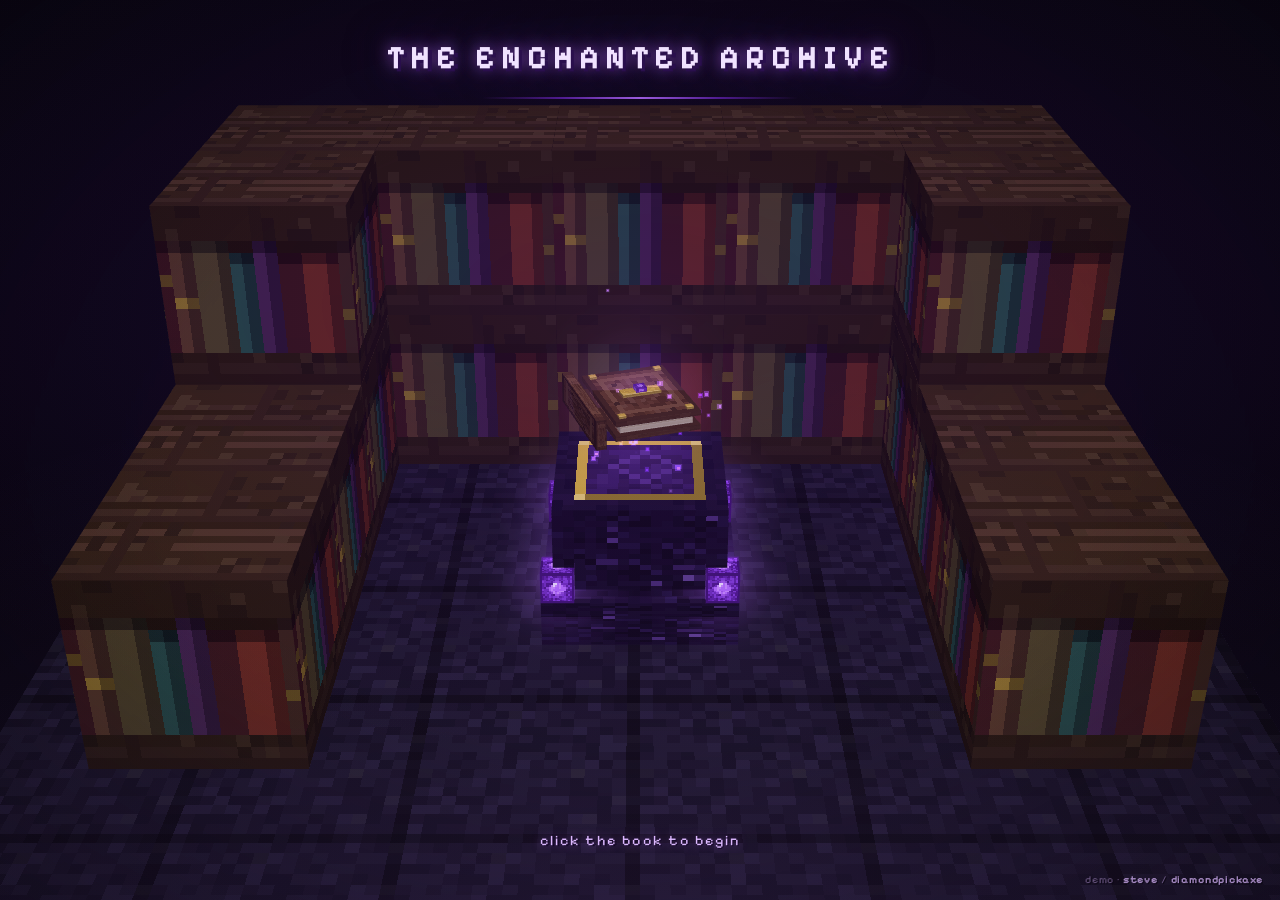
==== index.html @ 8ad68bc1 "Enchanted Archive login page - v1, Three.js rebuild with pixel textures and DOM-projected book pages" ====
<!doctype html>
<html lang="en">
<head>
<meta charset="utf-8">
<meta name="viewport" content="width=device-width, initial-scale=1, viewport-fit=cover">
<meta name="color-scheme" content="dark">
<title>The Enchanted Archive</title>
<meta name="description" content="A Minecraft-inspired enchanting table login page, built with Three.js voxel geometry and procedural pixel textures.">
<style>
/* Pixelify Sans — SIL Open Font License 1.1 */
@font-face{font-family:'Pixel';font-style:normal;font-weight:400 700;font-display:block;
src:url([data-uri]) format('woff2');}
/* Special Elite — Apache License 2.0 */
@font-face{font-family:'Scribe';font-style:normal;font-weight:400;font-display:block;
src:url([data-uri]) format('woff2');}
/* ---------------------------------------------------------------
   The Enchanted Archive — overlay chrome + book-page typography.
   The 3D scene lives on #gl; everything here floats above it.
   --------------------------------------------------------------- */

:root{
  --obsidian:#1a0f2e;
  --void:#08050f;
  --gem:#b46bff;
  --gem-deep:#5a1fa3;
  --lavender:#dcb8ff;
  --gold:#d4af37;
  --parchment:#f2e6c9;
  --ink:#2b1d0e;
  --ink-soft:rgba(43,29,14,.58);
  --ink-faint:rgba(43,29,14,.24);
  --green:#55ff6a;
  --red:#ff5b5b;
  --ease-out:cubic-bezier(.22,.9,.28,1);
}

*{margin:0;padding:0;box-sizing:border-box}

html,body{height:100%}
body{
  background:var(--void);
  color:var(--lavender);
  font-family:'Pixel',ui-monospace,'Courier New',monospace;
  overflow:hidden;
  overscroll-behavior:none;
  -webkit-tap-highlight-color:transparent;
  -webkit-font-smoothing:antialiased;
}

#gl{position:fixed;inset:0;width:100%;height:100%;display:block;touch-action:none}

#vignette{
  position:fixed;inset:0;pointer-events:none;z-index:1;
  background:
    radial-gradient(115% 80% at 50% 34%, rgba(90,31,163,.22), transparent 62%),
    radial-gradient(150% 110% at 50% 104%, rgba(180,107,255,.10), transparent 58%),
    radial-gradient(105% 105% at 50% 48%, transparent 34%, rgba(8,5,15,.88) 100%);
}

.sr-only{
  position:absolute!important;width:1px;height:1px;overflow:hidden;
  clip:rect(0 0 0 0);clip-path:inset(50%);white-space:nowrap;border:0;
}

/* --- Title ----------------------------------------------------- */
#title{
  position:fixed;z-index:3;left:50%;top:max(4.2vh,1.4rem);
  transform:translateX(-50%);
  width:max-content;max-width:92vw;text-align:center;
  font-family:'Pixel',ui-monospace,monospace;font-weight:700;
  font-size:clamp(1.05rem,3.5vw,2.05rem);
  letter-spacing:.18em;text-transform:uppercase;
  color:#f0e2ff;
  text-shadow:
    .1em .1em 0 #2a0f4d,
    0 0 .5em rgba(180,107,255,.75),
    0 0 1.4em rgba(140,70,220,.5);
  pointer-events:none;
  transition:opacity .6s var(--ease-out),transform .6s var(--ease-out);
}
#title span{display:block}
#title::after{
  content:'';display:block;height:2px;width:62%;margin:.62em auto 0;
  background:linear-gradient(90deg,transparent,var(--gem-deep),var(--gem),var(--gem-deep),transparent);
  opacity:.85;
}

/* --- Hint ------------------------------------------------------- */
#hint{
  position:fixed;z-index:3;left:50%;bottom:max(4.5vh,1.5rem);
  transform:translateX(-50%);
  transition:opacity .45s var(--ease-out),transform .45s var(--ease-out);
}
#hint-btn{
  font:inherit;font-size:clamp(.7rem,2.1vw,.9rem);letter-spacing:.14em;
  text-transform:lowercase;
  color:var(--lavender);background:none;border:0;cursor:pointer;
  padding:.7em 1.1em;
  text-shadow:.09em .09em 0 rgba(20,8,40,.9),0 0 .7em rgba(180,107,255,.55);
  animation:hintPulse 2.6s ease-in-out infinite;
}
#hint-btn:hover{color:#fff}
#hint-btn:focus-visible{outline:2px solid var(--gem);outline-offset:2px}
@keyframes hintPulse{0%,100%{opacity:.55}50%{opacity:1}}

/* --- Demo credentials note -------------------------------------- */
#demo-note{
  position:fixed;z-index:3;right:max(1.1rem,env(safe-area-inset-right));
  bottom:max(.9rem,env(safe-area-inset-bottom));
  font-size:.66rem;letter-spacing:.08em;color:rgba(220,184,255,.42);
  text-shadow:.09em .09em 0 rgba(10,5,20,.9);pointer-events:none;
}
#demo-note b{color:rgba(220,184,255,.72);font-weight:700}

#noscript{position:fixed;inset:auto 0 50% 0;text-align:center;z-index:9}

/* Chrome recedes once the book is open. */
body[data-open="true"] #title{opacity:.28;transform:translateX(-50%) translateY(-.35rem)}
body[data-open="true"] #hint{opacity:0;transform:translateX(-50%) translateY(.6rem);pointer-events:none}
#hint{display:flex;flex-direction:column;align-items:center;gap:.7rem}

/* ================================================================
   CSS3D layer — the DOM spread welded to the 3D book's surface
   ================================================================ */
#css3d{position:fixed;inset:0;z-index:2;pointer-events:none;overflow:hidden}
#css3d-cam{position:absolute;top:0;left:0;transform-style:preserve-3d}

.spread{
  position:absolute;top:0;left:0;
  transform-style:preserve-3d;backface-visibility:hidden;
  display:flex;align-items:stretch;
  color:var(--ink);
  opacity:0;transition:opacity .35s linear;
}
.spread[data-open="true"]{opacity:1}
.spread[data-open="true"] .field[data-show="true"]{pointer-events:auto}

.spread{--crease:40px}
.leaf{width:50%;padding:1.9em 1.5em 1.6em;display:flex;flex-direction:column;
  position:relative;overflow:hidden}
.leaf > *{flex-shrink:0}
.leaf-l{padding-right:calc(var(--crease) + .9em);align-items:center;text-align:center}
.leaf-r{padding-left:calc(var(--crease) + .9em);padding-top:3.2em}

/* --- Left leaf: lore ------------------------------------------- */
.sigil{width:3.2em;height:3.2em;flex:none;opacity:.9}
.leaf-title{
  margin-top:.5em;
  font-family:'Pixel',ui-monospace,monospace;font-weight:700;
  font-size:1.14em;line-height:1.18;letter-spacing:.09em;
  text-transform:uppercase;color:var(--ink);
}
.runerow{height:1em;width:86%;margin:.6em 0 .65em;opacity:.6}
.lore{
  font-family:'Scribe',Georgia,serif;font-size:.85em;line-height:1.5;
  color:var(--ink-soft);font-style:italic;text-wrap:balance;
}

.steps{list-style:none;margin-top:auto;padding-top:.8em;width:100%;font-size:.86em;text-align:left}
.steps li{
  display:flex;align-items:center;gap:.55em;padding:.26em 0;
  font-family:'Scribe',Georgia,serif;color:var(--ink-faint);
  transition:color .3s linear;
}
.steps .mark{
  width:.92em;height:.92em;flex:none;border:2px solid currentColor;
  position:relative;font-style:normal;
}
.steps li[data-state="active"]{color:var(--ink-soft)}
.steps li[data-state="done"]{color:var(--ink-soft)}
.steps li[data-state="done"] .mark::after{
  content:'';position:absolute;inset:.1em;
  background:currentColor;
}

/* --- Right leaf: the flow --------------------------------------- */
.prompt{
  min-height:3.2em;
  font-family:'Scribe',Georgia,serif;font-size:1.16em;line-height:1.4;
  color:var(--ink);
}
.caret{
  display:inline-block;width:.5em;height:1.02em;margin-left:.06em;
  background:var(--ink);vertical-align:-.16em;opacity:0;
}
.caret[data-on="true"]{animation:blink 1.05s steps(1,end) infinite}
@keyframes blink{0%,49%{opacity:.9}50%,100%{opacity:0}}

.field{
  display:flex;align-items:center;gap:.5em;
  margin-top:.5em;opacity:0;pointer-events:none;
  transform:translateY(.4em);
  transition:opacity .3s linear,transform .3s var(--ease-out);
}
.field[data-show="true"]{opacity:1;transform:none}

#entry{
  flex:1 1 auto;min-width:0;
  font-family:'Scribe',Georgia,serif;font-size:1.16em;
  color:var(--ink);background:transparent;
  border:0;border-bottom:2px dashed var(--ink-faint);
  padding:.34em .1em;outline:0;caret-color:var(--ink);
  letter-spacing:.02em;
}
#entry::placeholder{color:var(--ink-faint)}
#entry:focus{border-bottom-style:solid;border-bottom-color:var(--ink-soft)}
#entry:focus-visible{box-shadow:0 .22em 0 -.16em rgba(90,31,163,.5)}
#entry[type="password"]{letter-spacing:.22em;font-size:1.25em}

.arrow{
  display:block;width:0;height:0;
  border-style:solid;border-width:.42em 0 .42em .62em;
  border-color:transparent transparent transparent var(--parchment);
}
#submit{
  flex:none;width:2.2em;height:2.2em;
  display:grid;place-items:center;
  font-size:.86em;color:var(--parchment);
  background:var(--ink);border:0;cursor:pointer;
  box-shadow:.14em .14em 0 rgba(43,29,14,.32);
  transition:transform .12s var(--ease-out),box-shadow .12s var(--ease-out);
}
#submit:hover{background:#3f2c16}
#submit:active{transform:translate(.1em,.1em);box-shadow:.05em .05em 0 rgba(43,29,14,.32)}
#submit:focus-visible{outline:2px solid var(--gem-deep);outline-offset:3px}

/* --- Ritual checklist (Crafting / Enchanting / Brewing) --------- */
.ritual{list-style:none;margin-top:1.5em;display:flex;flex-direction:column;gap:.62em}
.ritual li{
  display:flex;align-items:baseline;gap:.55em;
  font-family:'Pixel',ui-monospace,monospace;font-weight:700;
  font-size:1.02em;letter-spacing:.1em;text-transform:uppercase;
  color:var(--ink);
  animation:riseIn .34s var(--ease-out) both;
}
.ritual .tick{
  position:relative;display:inline-block;width:.9em;height:1em;flex:none;
}
.ritual .tick::before{
  content:'';position:absolute;left:.16em;top:.42em;width:.36em;height:.16em;
  background:var(--ink-faint);
}
.ritual li[data-done="true"] .tick::before{display:none}
.ritual li[data-done="true"] .tick::after{
  content:'';position:absolute;left:.24em;top:.06em;
  width:.3em;height:.62em;
  border:solid #3f6b2c;border-width:0 .17em .17em 0;
  transform:rotate(40deg);
}
.ritual li[data-done="true"]{color:var(--ink-soft)}
.ritual li[data-done="true"] .tick{color:#3f6b2c}
.ritual .dots{letter-spacing:.1em}
@keyframes riseIn{from{opacity:0;transform:translateY(.45em)}to{opacity:1;transform:none}}

/* --- Verdict ----------------------------------------------------- */
.verdict{
  margin-top:1.15em;
  font-family:'Pixel',ui-monospace,monospace;font-weight:700;
  font-size:1.5em;letter-spacing:.14em;text-transform:uppercase;
  line-height:1.2;opacity:0;transition:opacity .25s linear;
}
.verdict[data-show="true"]{opacity:1;animation:verdictIn .4s var(--ease-out) both}
.verdict[data-kind="ok"]{color:#1f7a2c;text-shadow:0 0 .5em rgba(85,255,106,.75),.07em .07em 0 rgba(43,29,14,.22)}
.verdict[data-kind="bad"]{color:#a8231f;text-shadow:0 0 .45em rgba(255,91,91,.6),.07em .07em 0 rgba(43,29,14,.22)}
@keyframes verdictIn{from{opacity:0;transform:scale(.9)}to{opacity:1;transform:none}}

#archive-link{
  font-family:'Pixel',ui-monospace,monospace;font-weight:700;
  font-size:clamp(.72rem,2.2vw,.9rem);letter-spacing:.12em;text-transform:uppercase;
  color:#eaffe9;background:#2f6b33;
  border:2px solid #7ee08a;border-bottom-width:.34em;
  padding:.7em 1.2em;cursor:pointer;
  box-shadow:0 0 1.4em rgba(85,255,106,.45);
}
#archive-link[hidden]{display:none}
#archive-link:hover{background:#397f3e}
#archive-link:focus-visible{outline:2px solid #b46bff;outline-offset:3px}

.leaf.is-cramped .lore,
.leaf.is-cramped .runerow{display:none}

/* --- Portrait spread ---------------------------------------------
   On a phone the book turns 90 degrees so its crease runs ACROSS the
   screen; the two leaves stack, and the layout has to follow, or text
   would sit on the spine. ---------------------------------------- */
.spread.is-portrait{flex-direction:column}
.spread.is-portrait .leaf{width:100%;height:50%}
.spread.is-portrait .leaf-l{
  flex-flow:row wrap;align-items:center;justify-content:center;
  align-content:center;gap:0 1em;text-align:center;
  padding:1.4em 1.8em calc(var(--crease) + .7em);
}
.spread.is-portrait .leaf-title{
  margin-top:0;font-size:1.02em;line-height:1.12;flex:0 1 auto;text-align:left;
}
.spread.is-portrait .sigil{width:2.9em;height:2.9em}
.spread.is-portrait .runerow{flex:1 0 100%;width:auto;margin:.7em 0 .55em}
.spread.is-portrait .lore{flex:1 0 100%}
.spread.is-portrait .steps{
  flex:1 0 100%;margin:.9em 0 0;padding:0;width:auto;
  display:flex;justify-content:center;gap:.9em;font-size:.82em;
}
.spread.is-portrait .steps li{padding:0}
.spread.is-portrait .steps li span{display:none}
.spread.is-portrait .leaf-r{
  padding:calc(var(--crease) + 1.1em) 1.8em 1.5em;
  justify-content:flex-start;
}

/* --- Tight (small on-screen page) --------------------------------- */
.spread.is-tight .leaf-r{padding-top:2.2em}
.spread.is-tight .prompt{min-height:2.5em;font-size:1.08em}
.spread.is-tight .runerow{display:none}
.spread.is-tight .ritual{margin-top:1em;gap:.45em;font-size:.92em}
.spread.is-tight .verdict{font-size:1.24em;margin-top:.8em}

/* --- Reduced motion --------------------------------------------- */
@media (prefers-reduced-motion:reduce){
  *,*::before,*::after{
    animation-duration:.001ms!important;animation-iteration-count:1!important;
    transition-duration:.001ms!important;
  }
  #hint-btn{opacity:.9}
  .caret[data-on="true"]{opacity:.9}
}

/* --- Empty-submit nudge ------------------------------------------ */
.field[data-nudge="true"]{animation:nudge .34s ease-in-out}
@keyframes nudge{
  0%,100%{transform:translateX(0)}
  25%{transform:translateX(-.5em)}
  75%{transform:translateX(.5em)}
}

</style>
</head>
<body data-open="false">

<canvas id="gl"></canvas>
<div id="vignette" aria-hidden="true"></div>

<!-- DOM page text, welded onto the 3D book's surface with a CSS3D transform -->
<div id="css3d"><div id="css3d-cam">
  <div id="spread" class="spread" data-open="false">
    <div class="leaf leaf-l">
      <div class="sigil" aria-hidden="true"></div>
      <h2 class="leaf-title">The Enchanted<br>Archive</h2>
      <div class="runerow" aria-hidden="true"></div>
      <p class="lore">Speak thy name unto the page, and the runes shall judge thee.</p>
      <ol class="steps" id="steps">
        <li data-state="idle"><i class="mark"></i><span>Thy name</span></li>
        <li data-state="idle"><i class="mark"></i><span>Thy secret word</span></li>
        <li data-state="idle"><i class="mark"></i><span>The rite</span></li>
      </ol>
    </div>

    <div class="leaf leaf-r">
      <p class="prompt"><span id="prompt-text"></span><i class="caret" id="caret"></i></p>

      <form id="form" class="field" data-show="false" novalidate>
        <label class="sr-only" for="entry" id="entry-label">Username</label>
        <input id="entry" name="username" type="text" autocomplete="username"
               autocapitalize="off" autocorrect="off" spellcheck="false" enterkeyhint="go">
        <button type="submit" id="submit"><i class="arrow" aria-hidden="true"></i><span class="sr-only">Submit</span></button>
      </form>

      <ul class="ritual" id="ritual"></ul>
      <p class="verdict" id="verdict" data-show="false"></p>
    </div>
  </div>
</div></div>

<h1 id="title"><span>The Enchanted Archive</span></h1>

<div id="hint">
  <button type="button" id="hint-btn">click the book to begin</button>
  <button type="button" id="archive-link" hidden>Enter the Archive</button>
</div>

<p id="demo-note">demo &middot; <b>steve</b> / <b>diamondpickaxe</b></p>
<p id="live" class="sr-only" role="status" aria-live="polite"></p>
<noscript><p id="noscript">This scene needs JavaScript and WebGL.</p></noscript>

<script>var THREE=(function(){/**
 * @license
 * Copyright 2010-2024 Three.js Authors
 * SPDX-License-Identifier: MIT
 */
const t="169",e={LEFT:0,MIDDLE:1,RIGHT:2,ROTATE:0,DOLLY:1,PAN:2},n={ROTATE:0,PAN:1,DOLLY_PAN:2,DOLLY_ROTATE:3},i=0,r=1,s=2,a=3,o=0,l=1,c=2,h=3,u=0,d=1,p=2,m=0,f=1,g=2,v=3,_=4,x=5,y=100,M=101,S=102,b=103,w=104,T=200,E=201,A=202,R=203,C=204,P=205,I=206,L=207,U=208,N=209,D=210,O=211,F=212,B=213,z=214,k=0,V=1,H=2,G=3,W=4,X=5,j=6,q=7,Y=0,Z=1,J=2,K=0,$=1,Q=2,tt=3,et=4,nt=5,it=6,rt=7,st="attached",at="detached",ot=300,lt=301,ct=302,ht=303,ut=304,dt=306,pt=1e3,mt=1001,ft=1002,gt=1003,vt=1004,_t=1004,xt=1005,yt=1005,Mt=1006,St=1007,bt=1007,wt=1008,Tt=1008,Et=1009,At=1010,Rt=1011,Ct=1012,Pt=1013,It=1014,Lt=1015,Ut=1016,Nt=1017,Dt=1018,Ot=1020,Ft=35902,Bt=1021,zt=1022,kt=1023,Vt=1024,Ht=1025,Gt=1026,Wt=1027,Xt=1028,jt=1029,qt=1030,Yt=1031,Zt=1032,Jt=1033,Kt=33776,$t=33777,Qt=33778,te=33779,ee=35840,ne=35841,ie=35842,re=35843,se=36196,ae=37492,oe=37496,le=37808,ce=37809,he=37810,ue=37811,de=37812,pe=37813,me=37814,fe=37815,ge=37816,ve=37817,_e=37818,xe=37819,ye=37820,Me=37821,Se=36492,be=36494,we=36495,Te=36283,Ee=36284,Ae=36285,Re=36286,Ce=2200,Pe=2201,Ie=2202,Le=2300,Ue=2301,Ne=2302,De=2400,Oe=2401,Fe=2402,Be=2500,ze=2501,ke=0,Ve=1,He=2,Ge=3200,We=3201,Xe=3202,je=3203,qe=0,Ye=1,Ze="",Je="srgb",Ke="srgb-linear",$e="display-p3",Qe="display-p3-linear",tn="linear",en="srgb",nn="rec709",rn="p3",sn=0,an=7680,on=7681,ln=7682,cn=7683,hn=34055,un=34056,dn=5386,pn=512,mn=513,fn=514,gn=515,vn=516,_n=517,xn=518,yn=519,Mn=512,Sn=513,bn=514,wn=515,Tn=516,En=517,An=518,Rn=519,Cn=35044,Pn=35048,In=35040,Ln=35045,Un=35049,Nn=35041,Dn=35046,On=35050,Fn=35042,Bn="100",zn="300 es",kn=2e3,Vn=2001;class Hn{addEventListener(t,e){void 0===this._listeners&&(this._listeners={});const n=this._listeners;void 0===n[t]&&(n[t]=[]),-1===n[t].indexOf(e)&&n[t].push(e)}hasEventListener(t,e){if(void 0===this._listeners)return!1;const n=this._listeners;return void 0!==n[t]&&-1!==n[t].indexOf(e)}removeEventListener(t,e){if(void 0===this._listeners)return;const n=this._listeners[t];if(void 0!==n){const t=n.indexOf(e);-1!==t&&n.splice(t,1)}}dispatchEvent(t){if(void 0===this._listeners)return;const e=this._listeners[t.type];if(void 0!==e){t.target=this;const n=e.slice(0);for(let e=0,i=n.length;e<i;e++)n[e].call(this,t);t.target=null}}}const Gn=["00","01","02","03","04","05","06","07","08","09","0a","0b","0c","0d","0e","0f","10","11","12","13","14","15","16","17","18","19","1a","1b","1c","1d","1e","1f","20","21","22","23","24","25","26","27","28","29","2a","2b","2c","2d","2e","2f","30","31","32","33","34","35","36","37","38","39","3a","3b","3c","3d","3e","3f","40","41","42","43","44","45","46","47","48","49","4a","4b","4c","4d","4e","4f","50","51","52","53","54","55","56","57","58","59","5a","5b","5c","5d","5e","5f","60","61","62","63","64","65","66","67","68","69","6a","6b","6c","6d","6e","6f","70","71","72","73","74","75","76","77","78","79","7a","7b","7c","7d","7e","7f","80","81","82","83","84","85","86","87","88","89","8a","8b","8c","8d","8e","8f","90","91","92","93","94","95","96","97","98","99","9a","9b","9c","9d","9e","9f","a0","a1","a2","a3","a4","a5","a6","a7","a8","a9","aa","ab","ac","ad","ae","af","b0","b1","b2","b3","b4","b5","b6","b7","b8","b9","ba","bb","bc","bd","be","bf","c0","c1","c2","c3","c4","c5","c6","c7","c8","c9","ca","cb","cc","cd","ce","cf","d0","d1","d2","d3","d4","d5","d6","d7","d8","d9","da","db","dc","dd","de","df","e0","e1","e2","e3","e4","e5","e6","e7","e8","e9","ea","eb","ec","ed","ee","ef","f0","f1","f2","f3","f4","f5","f6","f7","f8","f9","fa","fb","fc","fd","fe","ff"];let Wn=1234567;const Xn=Math.PI/180,jn=180/Math.PI;function qn(){const t=4294967295*Math.random()|0,e=4294967295*Math.random()|0,n=4294967295*Math.random()|0,i=4294967295*Math.random()|0;return(Gn[255&t]+Gn[t>>8&255]+Gn[t>>16&255]+Gn[t>>24&255]+"-"+Gn[255&e]+Gn[e>>8&255]+"-"+Gn[e>>16&15|64]+Gn[e>>24&255]+"-"+Gn[63&n|128]+Gn[n>>8&255]+"-"+Gn[n>>16&255]+Gn[n>>24&255]+Gn[255&i]+Gn[i>>8&255]+Gn[i>>16&255]+Gn[i>>24&255]).toLowerCase()}function Yn(t,e,n){return Math.max(e,Math.min(n,t))}function Zn(t,e){return(t%e+e)%e}function Jn(t,e,n){return(1-n)*t+n*e}function Kn(t,e){switch(e.constructor){case Float32Array:return t;case Uint32Array:return t/4294967295;case Uint16Array:return t/65535;case Uint8Array:return t/255;case Int32Array:return Math.max(t/2147483647,-1);case Int16Array:return Math.max(t/32767,-1);case Int8Array:return Math.max(t/127,-1);default:throw new Error("Invalid component type.")}}function $n(t,e){switch(e.constructor){case Float32Array:return t;case Uint32Array:return Math.round(4294967295*t);case Uint16Array:return Math.round(65535*t);case Uint8Array:return Math.round(255*t);case Int32Array:return Math.round(2147483647*t);case Int16Array:return Math.round(32767*t);case Int8Array:return Math.round(127*t);default:throw new Error("Invalid component type.")}}const Qn={DEG2RAD:Xn,RAD2DEG:jn,generateUUID:qn,clamp:Yn,euclideanModulo:Zn,mapLinear:function(t,e,n,i,r){return i+(t-e)*(r-i)/(n-e)},inverseLerp:function(t,e,n){return t!==e?(n-t)/(e-t):0},lerp:Jn,damp:function(t,e,n,i){return Jn(t,e,1-Math.exp(-n*i))},pingpong:function(t,e=1){return e-Math.abs(Zn(t,2*e)-e)},smoothstep:function(t,e,n){return t<=e?0:t>=n?1:(t=(t-e)/(n-e))*t*(3-2*t)},smootherstep:function(t,e,n){return t<=e?0:t>=n?1:(t=(t-e)/(n-e))*t*t*(t*(6*t-15)+10)},randInt:function(t,e){return t+Math.floor(Math.random()*(e-t+1))},randFloat:function(t,e){return t+Math.random()*(e-t)},randFloatSpread:function(t){return t*(.5-Math.random())},seededRandom:function(t){void 0!==t&&(Wn=t);let e=Wn+=1831565813;return e=Math.imul(e^e>>>15,1|e),e^=e+Math.imul(e^e>>>7,61|e),((e^e>>>14)>>>0)/4294967296},degToRad:function(t){return t*Xn},radToDeg:function(t){return t*jn},isPowerOfTwo:function(t){return 0==(t&t-1)&&0!==t},ceilPowerOfTwo:function(t){return Math.pow(2,Math.ceil(Math.log(t)/Math.LN2))},floorPowerOfTwo:function(t){return Math.pow(2,Math.floor(Math.log(t)/Math.LN2))},setQuaternionFromProperEuler:function(t,e,n,i,r){const s=Math.cos,a=Math.sin,o=s(n/2),l=a(n/2),c=s((e+i)/2),h=a((e+i)/2),u=s((e-i)/2),d=a((e-i)/2),p=s((i-e)/2),m=a((i-e)/2);switch(r){case"XYX":t.set(o*h,l*u,l*d,o*c);break;case"YZY":t.set(l*d,o*h,l*u,o*c);break;case"ZXZ":t.set(l*u,l*d,o*h,o*c);break;case"XZX":t.set(o*h,l*m,l*p,o*c);break;case"YXY":t.set(l*p,o*h,l*m,o*c);break;case"ZYZ":t.set(l*m,l*p,o*h,o*c);break;default:console.warn("THREE.MathUtils: .setQuaternionFromProperEuler() encountered an unknown order: "+r)}},normalize:$n,denormalize:Kn};class ti{constructor(t=0,e=0){ti.prototype.isVector2=!0,this.x=t,this.y=e}get width(){return this.x}set width(t){this.x=t}get height(){return this.y}set height(t){this.y=t}set(t,e){return this.x=t,this.y=e,this}setScalar(t){return this.x=t,this.y=t,this}setX(t){return this.x=t,this}setY(t){return this.y=t,this}setComponent(t,e){switch(t){case 0:this.x=e;break;case 1:this.y=e;break;default:throw new Error("index is out of range: "+t)}return this}getComponent(t){switch(t){case 0:return this.x;case 1:return this.y;default:throw new Error("index is out of range: "+t)}}clone(){return new this.constructor(this.x,this.y)}copy(t){return this.x=t.x,this.y=t.y,this}add(t){return this.x+=t.x,this.y+=t.y,this}addScalar(t){return this.x+=t,this.y+=t,this}addVectors(t,e){return this.x=t.x+e.x,this.y=t.y+e.y,this}addScaledVector(t,e){return this.x+=t.x*e,this.y+=t.y*e,this}sub(t){return this.x-=t.x,this.y-=t.y,this}subScalar(t){return this.x-=t,this.y-=t,this}subVectors(t,e){return this.x=t.x-e.x,this.y=t.y-e.y,this}multiply(t){return this.x*=t.x,this.y*=t.y,this}multiplyScalar(t){return this.x*=t,this.y*=t,this}divide(t){return this.x/=t.x,this.y/=t.y,this}divideScalar(t){return this.multiplyScalar(1/t)}applyMatrix3(t){const e=this.x,n=this.y,i=t.elements;return this.x=i[0]*e+i[3]*n+i[6],this.y=i[1]*e+i[4]*n+i[7],this}min(t){return this.x=Math.min(this.x,t.x),this.y=Math.min(this.y,t.y),this}max(t){return this.x=Math.max(this.x,t.x),this.y=Math.max(this.y,t.y),this}clamp(t,e){return this.x=Math.max(t.x,Math.min(e.x,this.x)),this.y=Math.max(t.y,Math.min(e.y,this.y)),this}clampScalar(t,e){return this.x=Math.max(t,Math.min(e,this.x)),this.y=Math.max(t,Math.min(e,this.y)),this}clampLength(t,e){const n=this.length();return this.divideScalar(n||1).multiplyScalar(Math.max(t,Math.min(e,n)))}floor(){return this.x=Math.floor(this.x),this.y=Math.floor(this.y),this}ceil(){return this.x=Math.ceil(this.x),this.y=Math.ceil(this.y),this}round(){return this.x=Math.round(this.x),this.y=Math.round(this.y),this}roundToZero(){return this.x=Math.trunc(this.x),this.y=Math.trunc(this.y),this}negate(){return this.x=-this.x,this.y=-this.y,this}dot(t){return this.x*t.x+this.y*t.y}cross(t){return this.x*t.y-this.y*t.x}lengthSq(){return this.x*this.x+this.y*this.y}length(){return Math.sqrt(this.x*this.x+this.y*this.y)}manhattanLength(){return Math.abs(this.x)+Math.abs(this.y)}normalize(){return this.divideScalar(this.length()||1)}angle(){return Math.atan2(-this.y,-this.x)+Math.PI}angleTo(t){const e=Math.sqrt(this.lengthSq()*t.lengthSq());if(0===e)return Math.PI/2;const n=this.dot(t)/e;return Math.acos(Yn(n,-1,1))}distanceTo(t){return Math.sqrt(this.distanceToSquared(t))}distanceToSquared(t){const e=this.x-t.x,n=this.y-t.y;return e*e+n*n}manhattanDistanceTo(t){return Math.abs(this.x-t.x)+Math.abs(this.y-t.y)}setLength(t){return this.normalize().multiplyScalar(t)}lerp(t,e){return this.x+=(t.x-this.x)*e,this.y+=(t.y-this.y)*e,this}lerpVectors(t,e,n){return this.x=t.x+(e.x-t.x)*n,this.y=t.y+(e.y-t.y)*n,this}equals(t){return t.x===this.x&&t.y===this.y}fromArray(t,e=0){return this.x=t[e],this.y=t[e+1],this}toArray(t=[],e=0){return t[e]=this.x,t[e+1]=this.y,t}fromBufferAttribute(t,e){return this.x=t.getX(e),this.y=t.getY(e),this}rotateAround(t,e){const n=Math.cos(e),i=Math.sin(e),r=this.x-t.x,s=this.y-t.y;return this.x=r*n-s*i+t.x,this.y=r*i+s*n+t.y,this}random(){return this.x=Math.random(),this.y=Math.random(),this}*[Symbol.iterator](){yield this.x,yield this.y}}class ei{constructor(t,e,n,i,r,s,a,o,l){ei.prototype.isMatrix3=!0,this.elements=[1,0,0,0,1,0,0,0,1],void 0!==t&&this.set(t,e,n,i,r,s,a,o,l)}set(t,e,n,i,r,s,a,o,l){const c=this.elements;return c[0]=t,c[1]=i,c[2]=a,c[3]=e,c[4]=r,c[5]=o,c[6]=n,c[7]=s,c[8]=l,this}identity(){return this.set(1,0,0,0,1,0,0,0,1),this}copy(t){const e=this.elements,n=t.elements;return e[0]=n[0],e[1]=n[1],e[2]=n[2],e[3]=n[3],e[4]=n[4],e[5]=n[5],e[6]=n[6],e[7]=n[7],e[8]=n[8],this}extractBasis(t,e,n){return t.setFromMatrix3Column(this,0),e.setFromMatrix3Column(this,1),n.setFromMatrix3Column(this,2),this}setFromMatrix4(t){const e=t.elements;return this.set(e[0],e[4],e[8],e[1],e[5],e[9],e[2],e[6],e[10]),this}multiply(t){return this.multiplyMatrices(this,t)}premultiply(t){return this.multiplyMatrices(t,this)}multiplyMatrices(t,e){const n=t.elements,i=e.elements,r=this.elements,s=n[0],a=n[3],o=n[6],l=n[1],c=n[4],h=n[7],u=n[2],d=n[5],p=n[8],m=i[0],f=i[3],g=i[6],v=i[1],_=i[4],x=i[7],y=i[2],M=i[5],S=i[8];return r[0]=s*m+a*v+o*y,r[3]=s*f+a*_+o*M,r[6]=s*g+a*x+o*S,r[1]=l*m+c*v+h*y,r[4]=l*f+c*_+h*M,r[7]=l*g+c*x+h*S,r[2]=u*m+d*v+p*y,r[5]=u*f+d*_+p*M,r[8]=u*g+d*x+p*S,this}multiplyScalar(t){const e=this.elements;return e[0]*=t,e[3]*=t,e[6]*=t,e[1]*=t,e[4]*=t,e[7]*=t,e[2]*=t,e[5]*=t,e[8]*=t,this}determinant(){const t=this.elements,e=t[0],n=t[1],i=t[2],r=t[3],s=t[4],a=t[5],o=t[6],l=t[7],c=t[8];return e*s*c-e*a*l-n*r*c+n*a*o+i*r*l-i*s*o}invert(){const t=this.elements,e=t[0],n=t[1],i=t[2],r=t[3],s=t[4],a=t[5],o=t[6],l=t[7],c=t[8],h=c*s-a*l,u=a*o-c*r,d=l*r-s*o,p=e*h+n*u+i*d;if(0===p)return this.set(0,0,0,0,0,0,0,0,0);const m=1/p;return t[0]=h*m,t[1]=(i*l-c*n)*m,t[2]=(a*n-i*s)*m,t[3]=u*m,t[4]=(c*e-i*o)*m,t[5]=(i*r-a*e)*m,t[6]=d*m,t[7]=(n*o-l*e)*m,t[8]=(s*e-n*r)*m,this}transpose(){let t;const e=this.elements;return t=e[1],e[1]=e[3],e[3]=t,t=e[2],e[2]=e[6],e[6]=t,t=e[5],e[5]=e[7],e[7]=t,this}getNormalMatrix(t){return this.setFromMatrix4(t).invert().transpose()}transposeIntoArray(t){const e=this.elements;return t[0]=e[0],t[1]=e[3],t[2]=e[6],t[3]=e[1],t[4]=e[4],t[5]=e[7],t[6]=e[2],t[7]=e[5],t[8]=e[8],this}setUvTransform(t,e,n,i,r,s,a){const o=Math.cos(r),l=Math.sin(r);return this.set(n*o,n*l,-n*(o*s+l*a)+s+t,-i*l,i*o,-i*(-l*s+o*a)+a+e,0,0,1),this}scale(t,e){return this.premultiply(ni.makeScale(t,e)),this}rotate(t){return this.premultiply(ni.makeRotation(-t)),this}translate(t,e){return this.premultiply(ni.makeTranslation(t,e)),this}makeTranslation(t,e){return t.isVector2?this.set(1,0,t.x,0,1,t.y,0,0,1):this.set(1,0,t,0,1,e,0,0,1),this}makeRotation(t){const e=Math.cos(t),n=Math.sin(t);return this.set(e,-n,0,n,e,0,0,0,1),this}makeScale(t,e){return this.set(t,0,0,0,e,0,0,0,1),this}equals(t){const e=this.elements,n=t.elements;for(let t=0;t<9;t++)if(e[t]!==n[t])return!1;return!0}fromArray(t,e=0){for(let n=0;n<9;n++)this.elements[n]=t[n+e];return this}toArray(t=[],e=0){const n=this.elements;return t[e]=n[0],t[e+1]=n[1],t[e+2]=n[2],t[e+3]=n[3],t[e+4]=n[4],t[e+5]=n[5],t[e+6]=n[6],t[e+7]=n[7],t[e+8]=n[8],t}clone(){return(new this.constructor).fromArray(this.elements)}}const ni=new ei;function ii(t){for(let e=t.length-1;e>=0;--e)if(t[e]>=65535)return!0;return!1}const ri={Int8Array:Int8Array,Uint8Array:Uint8Array,Uint8ClampedArray:Uint8ClampedArray,Int16Array:Int16Array,Uint16Array:Uint16Array,Int32Array:Int32Array,Uint32Array:Uint32Array,Float32Array:Float32Array,Float64Array:Float64Array};function si(t,e){return new ri[t](e)}function ai(t){return document.createElementNS("http://www.w3.org/1999/xhtml",t)}function oi(){const t=ai("canvas");return t.style.display="block",t}const li={};function ci(t){t in li||(li[t]=!0,console.warn(t))}const hi=(new ei).set(.8224621,.177538,0,.0331941,.9668058,0,.0170827,.0723974,.9105199),ui=(new ei).set(1.2249401,-.2249404,0,-.0420569,1.0420571,0,-.0196376,-.0786361,1.0982735),di={[Ke]:{transfer:tn,primaries:nn,luminanceCoefficients:[.2126,.7152,.0722],toReference:t=>t,fromReference:t=>t},[Je]:{transfer:en,primaries:nn,luminanceCoefficients:[.2126,.7152,.0722],toReference:t=>t.convertSRGBToLinear(),fromReference:t=>t.convertLinearToSRGB()},[Qe]:{transfer:tn,primaries:rn,luminanceCoefficients:[.2289,.6917,.0793],toReference:t=>t.applyMatrix3(ui),fromReference:t=>t.applyMatrix3(hi)},[$e]:{transfer:en,primaries:rn,luminanceCoefficients:[.2289,.6917,.0793],toReference:t=>t.convertSRGBToLinear().applyMatrix3(ui),fromReference:t=>t.applyMatrix3(hi).convertLinearToSRGB()}},pi=new Set([Ke,Qe]),mi={enabled:!0,_workingColorSpace:Ke,get workingColorSpace(){return this._workingColorSpace},set workingColorSpace(t){if(!pi.has(t))throw new Error(`Unsupported working color space, "${t}".`);this._workingColorSpace=t},convert:function(t,e,n){if(!1===this.enabled||e===n||!e||!n)return t;const i=di[e].toReference;return(0,di[n].fromReference)(i(t))},fromWorkingColorSpace:function(t,e){return this.convert(t,this._workingColorSpace,e)},toWorkingColorSpace:function(t,e){return this.convert(t,e,this._workingColorSpace)},getPrimaries:function(t){return di[t].primaries},getTransfer:function(t){return t===Ze?tn:di[t].transfer},getLuminanceCoefficients:function(t,e=this._workingColorSpace){return t.fromArray(di[e].luminanceCoefficients)}};function fi(t){return t<.04045?.0773993808*t:Math.pow(.9478672986*t+.0521327014,2.4)}function gi(t){return t<.0031308?12.92*t:1.055*Math.pow(t,.41666)-.055}let vi;class _i{static getDataURL(t){if(/^data:/i.test(t.src))return t.src;if("undefined"==typeof HTMLCanvasElement)return t.src;let e;if(t instanceof HTMLCanvasElement)e=t;else{void 0===vi&&(vi=ai("canvas")),vi.width=t.width,vi.height=t.height;const n=vi.getContext("2d");t instanceof ImageData?n.putImageData(t,0,0):n.drawImage(t,0,0,t.width,t.height),e=vi}return e.width>2048||e.height>2048?(console.warn("THREE.ImageUtils.getDataURL: Image converted to jpg for performance reasons",t),e.toDataURL("image/jpeg",.6)):e.toDataURL("image/png")}static sRGBToLinear(t){if("undefined"!=typeof HTMLImageElement&&t instanceof HTMLImageElement||"undefined"!=typeof HTMLCanvasElement&&t instanceof HTMLCanvasElement||"undefined"!=typeof ImageBitmap&&t instanceof ImageBitmap){const e=ai("canvas");e.width=t.width,e.height=t.height;const n=e.getContext("2d");n.drawImage(t,0,0,t.width,t.height);const i=n.getImageData(0,0,t.width,t.height),r=i.data;for(let t=0;t<r.length;t++)r[t]=255*fi(r[t]/255);return n.putImageData(i,0,0),e}if(t.data){const e=t.data.slice(0);for(let t=0;t<e.length;t++)e instanceof Uint8Array||e instanceof Uint8ClampedArray?e[t]=Math.floor(255*fi(e[t]/255)):e[t]=fi(e[t]);return{data:e,width:t.width,height:t.height}}return console.warn("THREE.ImageUtils.sRGBToLinear(): Unsupported image type. No color space conversion applied."),t}}let xi=0;class yi{constructor(t=null){this.isSource=!0,Object.defineProperty(this,"id",{value:xi++}),this.uuid=qn(),this.data=t,this.dataReady=!0,this.version=0}set needsUpdate(t){!0===t&&this.version++}toJSON(t){const e=void 0===t||"string"==typeof t;if(!e&&void 0!==t.images[this.uuid])return t.images[this.uuid];const n={uuid:this.uuid,url:""},i=this.data;if(null!==i){let t;if(Array.isArray(i)){t=[];for(let e=0,n=i.length;e<n;e++)i[e].isDataTexture?t.push(Mi(i[e].image)):t.push(Mi(i[e]))}else t=Mi(i);n.url=t}return e||(t.images[this.uuid]=n),n}}function Mi(t){return"undefined"!=typeof HTMLImageElement&&t instanceof HTMLImageElement||"undefined"!=typeof HTMLCanvasElement&&t instanceof HTMLCanvasElement||"undefined"!=typeof ImageBitmap&&t instanceof ImageBitmap?_i.getDataURL(t):t.data?{data:Array.from(t.data),width:t.width,height:t.height,type:t.data.constructor.name}:(console.warn("THREE.Texture: Unable to serialize Texture."),{})}let Si=0;class bi extends Hn{constructor(t=bi.DEFAULT_IMAGE,e=bi.DEFAULT_MAPPING,n=1001,i=1001,r=1006,s=1008,a=kt,o=Et,l=bi.DEFAULT_ANISOTROPY,c=""){super(),this.isTexture=!0,Object.defineProperty(this,"id",{value:Si++}),this.uuid=qn(),this.name="",this.source=new yi(t),this.mipmaps=[],this.mapping=e,this.channel=0,this.wrapS=n,this.wrapT=i,this.magFilter=r,this.minFilter=s,this.anisotropy=l,this.format=a,this.internalFormat=null,this.type=o,this.offset=new ti(0,0),this.repeat=new ti(1,1),this.center=new ti(0,0),this.rotation=0,this.matrixAutoUpdate=!0,this.matrix=new ei,this.generateMipmaps=!0,this.premultiplyAlpha=!1,this.flipY=!0,this.unpackAlignment=4,this.colorSpace=c,this.userData={},this.version=0,this.onUpdate=null,this.isRenderTargetTexture=!1,this.pmremVersion=0}get image(){return this.source.data}set image(t=null){this.source.data=t}updateMatrix(){this.matrix.setUvTransform(this.offset.x,this.offset.y,this.repeat.x,this.repeat.y,this.rotation,this.center.x,this.center.y)}clone(){return(new this.constructor).copy(this)}copy(t){return this.name=t.name,this.source=t.source,this.mipmaps=t.mipmaps.slice(0),this.mapping=t.mapping,this.channel=t.channel,this.wrapS=t.wrapS,this.wrapT=t.wrapT,this.magFilter=t.magFilter,this.minFilter=t.minFilter,this.anisotropy=t.anisotropy,this.format=t.format,this.internalFormat=t.internalFormat,this.type=t.type,this.offset.copy(t.offset),this.repeat.copy(t.repeat),this.center.copy(t.center),this.rotation=t.rotation,this.matrixAutoUpdate=t.matrixAutoUpdate,this.matrix.copy(t.matrix),this.generateMipmaps=t.generateMipmaps,this.premultiplyAlpha=t.premultiplyAlpha,this.flipY=t.flipY,this.unpackAlignment=t.unpackAlignment,this.colorSpace=t.colorSpace,this.userData=JSON.parse(JSON.stringify(t.userData)),this.needsUpdate=!0,this}toJSON(t){const e=void 0===t||"string"==typeof t;if(!e&&void 0!==t.textures[this.uuid])return t.textures[this.uuid];const n={metadata:{version:4.6,type:"Texture",generator:"Texture.toJSON"},uuid:this.uuid,name:this.name,image:this.source.toJSON(t).uuid,mapping:this.mapping,channel:this.channel,repeat:[this.repeat.x,this.repeat.y],offset:[this.offset.x,this.offset.y],center:[this.center.x,this.center.y],rotation:this.rotation,wrap:[this.wrapS,this.wrapT],format:this.format,internalFormat:this.internalFormat,type:this.type,colorSpace:this.colorSpace,minFilter:this.minFilter,magFilter:this.magFilter,anisotropy:this.anisotropy,flipY:this.flipY,generateMipmaps:this.generateMipmaps,premultiplyAlpha:this.premultiplyAlpha,unpackAlignment:this.unpackAlignment};return Object.keys(this.userData).length>0&&(n.userData=this.userData),e||(t.textures[this.uuid]=n),n}dispose(){this.dispatchEvent({type:"dispose"})}transformUv(t){if(this.mapping!==ot)return t;if(t.applyMatrix3(this.matrix),t.x<0||t.x>1)switch(this.wrapS){case pt:t.x=t.x-Math.floor(t.x);break;case mt:t.x=t.x<0?0:1;break;case ft:1===Math.abs(Math.floor(t.x)%2)?t.x=Math.ceil(t.x)-t.x:t.x=t.x-Math.floor(t.x)}if(t.y<0||t.y>1)switch(this.wrapT){case pt:t.y=t.y-Math.floor(t.y);break;case mt:t.y=t.y<0?0:1;break;case ft:1===Math.abs(Math.floor(t.y)%2)?t.y=Math.ceil(t.y)-t.y:t.y=t.y-Math.floor(t.y)}return this.flipY&&(t.y=1-t.y),t}set needsUpdate(t){!0===t&&(this.version++,this.source.needsUpdate=!0)}set needsPMREMUpdate(t){!0===t&&this.pmremVersion++}}bi.DEFAULT_IMAGE=null,bi.DEFAULT_MAPPING=ot,bi.DEFAULT_ANISOTROPY=1;class wi{constructor(t=0,e=0,n=0,i=1){wi.prototype.isVector4=!0,this.x=t,this.y=e,this.z=n,this.w=i}get width(){return this.z}set width(t){this.z=t}get height(){return this.w}set height(t){this.w=t}set(t,e,n,i){return this.x=t,this.y=e,this.z=n,this.w=i,this}setScalar(t){return this.x=t,this.y=t,this.z=t,this.w=t,this}setX(t){return this.x=t,this}setY(t){return this.y=t,this}setZ(t){return this.z=t,this}setW(t){return this.w=t,this}setComponent(t,e){switch(t){case 0:this.x=e;break;case 1:this.y=e;break;case 2:this.z=e;break;case 3:this.w=e;break;default:throw new Error("index is out of range: "+t)}return this}getComponent(t){switch(t){case 0:return this.x;case 1:return this.y;case 2:return this.z;case 3:return this.w;default:throw new Error("index is out of range: "+t)}}clone(){return new this.constructor(this.x,this.y,this.z,this.w)}copy(t){return this.x=t.x,this.y=t.y,this.z=t.z,this.w=void 0!==t.w?t.w:1,this}add(t){return this.x+=t.x,this.y+=t.y,this.z+=t.z,this.w+=t.w,this}addScalar(t){return this.x+=t,this.y+=t,this.z+=t,this.w+=t,this}addVectors(t,e){return this.x=t.x+e.x,this.y=t.y+e.y,this.z=t.z+e.z,this.w=t.w+e.w,this}addScaledVector(t,e){return this.x+=t.x*e,this.y+=t.y*e,this.z+=t.z*e,this.w+=t.w*e,this}sub(t){return this.x-=t.x,this.y-=t.y,this.z-=t.z,this.w-=t.w,this}subScalar(t){return this.x-=t,this.y-=t,this.z-=t,this.w-=t,this}subVectors(t,e){return this.x=t.x-e.x,this.y=t.y-e.y,this.z=t.z-e.z,this.w=t.w-e.w,this}multiply(t){return this.x*=t.x,this.y*=t.y,this.z*=t.z,this.w*=t.w,this}multiplyScalar(t){return this.x*=t,this.y*=t,this.z*=t,this.w*=t,this}applyMatrix4(t){const e=this.x,n=this.y,i=this.z,r=this.w,s=t.elements;return this.x=s[0]*e+s[4]*n+s[8]*i+s[12]*r,this.y=s[1]*e+s[5]*n+s[9]*i+s[13]*r,this.z=s[2]*e+s[6]*n+s[10]*i+s[14]*r,this.w=s[3]*e+s[7]*n+s[11]*i+s[15]*r,this}divideScalar(t){return this.multiplyScalar(1/t)}setAxisAngleFromQuaternion(t){this.w=2*Math.acos(t.w);const e=Math.sqrt(1-t.w*t.w);return e<1e-4?(this.x=1,this.y=0,this.z=0):(this.x=t.x/e,this.y=t.y/e,this.z=t.z/e),this}setAxisAngleFromRotationMatrix(t){let e,n,i,r;const s=.01,a=.1,o=t.elements,l=o[0],c=o[4],h=o[8],u=o[1],d=o[5],p=o[9],m=o[2],f=o[6],g=o[10];if(Math.abs(c-u)<s&&Math.abs(h-m)<s&&Math.abs(p-f)<s){if(Math.abs(c+u)<a&&Math.abs(h+m)<a&&Math.abs(p+f)<a&&Math.abs(l+d+g-3)<a)return this.set(1,0,0,0),this;e=Math.PI;const t=(l+1)/2,o=(d+1)/2,v=(g+1)/2,_=(c+u)/4,x=(h+m)/4,y=(p+f)/4;return t>o&&t>v?t<s?(n=0,i=.707106781,r=.707106781):(n=Math.sqrt(t),i=_/n,r=x/n):o>v?o<s?(n=.707106781,i=0,r=.707106781):(i=Math.sqrt(o),n=_/i,r=y/i):v<s?(n=.707106781,i=.707106781,r=0):(r=Math.sqrt(v),n=x/r,i=y/r),this.set(n,i,r,e),this}let v=Math.sqrt((f-p)*(f-p)+(h-m)*(h-m)+(u-c)*(u-c));return Math.abs(v)<.001&&(v=1),this.x=(f-p)/v,this.y=(h-m)/v,this.z=(u-c)/v,this.w=Math.acos((l+d+g-1)/2),this}setFromMatrixPosition(t){const e=t.elements;return this.x=e[12],this.y=e[13],this.z=e[14],this.w=e[15],this}min(t){return this.x=Math.min(this.x,t.x),this.y=Math.min(this.y,t.y),this.z=Math.min(this.z,t.z),this.w=Math.min(this.w,t.w),this}max(t){return this.x=Math.max(this.x,t.x),this.y=Math.max(this.y,t.y),this.z=Math.max(this.z,t.z),this.w=Math.max(this.w,t.w),this}clamp(t,e){return this.x=Math.max(t.x,Math.min(e.x,this.x)),this.y=Math.max(t.y,Math.min(e.y,this.y)),this.z=Math.max(t.z,Math.min(e.z,this.z)),this.w=Math.max(t.w,Math.min(e.w,this.w)),this}clampScalar(t,e){return this.x=Math.max(t,Math.min(e,this.x)),this.y=Math.max(t,Math.min(e,this.y)),this.z=Math.max(t,Math.min(e,this.z)),this.w=Math.max(t,Math.min(e,this.w)),this}clampLength(t,e){const n=this.length();return this.divideScalar(n||1).multiplyScalar(Math.max(t,Math.min(e,n)))}floor(){return this.x=Math.floor(this.x),this.y=Math.floor(this.y),this.z=Math.floor(this.z),this.w=Math.floor(this.w),this}ceil(){return this.x=Math.ceil(this.x),this.y=Math.ceil(this.y),this.z=Math.ceil(this.z),this.w=Math.ceil(this.w),this}round(){return this.x=Math.round(this.x),this.y=Math.round(this.y),this.z=Math.round(this.z),this.w=Math.round(this.w),this}roundToZero(){return this.x=Math.trunc(this.x),this.y=Math.trunc(this.y),this.z=Math.trunc(this.z),this.w=Math.trunc(this.w),this}negate(){return this.x=-this.x,this.y=-this.y,this.z=-this.z,this.w=-this.w,this}dot(t){return this.x*t.x+this.y*t.y+this.z*t.z+this.w*t.w}lengthSq(){return this.x*this.x+this.y*this.y+this.z*this.z+this.w*this.w}length(){return Math.sqrt(this.x*this.x+this.y*this.y+this.z*this.z+this.w*this.w)}manhattanLength(){return Math.abs(this.x)+Math.abs(this.y)+Math.abs(this.z)+Math.abs(this.w)}normalize(){return this.divideScalar(this.length()||1)}setLength(t){return this.normalize().multiplyScalar(t)}lerp(t,e){return this.x+=(t.x-this.x)*e,this.y+=(t.y-this.y)*e,this.z+=(t.z-this.z)*e,this.w+=(t.w-this.w)*e,this}lerpVectors(t,e,n){return this.x=t.x+(e.x-t.x)*n,this.y=t.y+(e.y-t.y)*n,this.z=t.z+(e.z-t.z)*n,this.w=t.w+(e.w-t.w)*n,this}equals(t){return t.x===this.x&&t.y===this.y&&t.z===this.z&&t.w===this.w}fromArray(t,e=0){return this.x=t[e],this.y=t[e+1],this.z=t[e+2],this.w=t[e+3],this}toArray(t=[],e=0){return t[e]=this.x,t[e+1]=this.y,t[e+2]=this.z,t[e+3]=this.w,t}fromBufferAttribute(t,e){return this.x=t.getX(e),this.y=t.getY(e),this.z=t.getZ(e),this.w=t.getW(e),this}random(){return this.x=Math.random(),this.y=Math.random(),this.z=Math.random(),this.w=Math.random(),this}*[Symbol.iterator](){yield this.x,yield this.y,yield this.z,yield this.w}}class Ti extends Hn{constructor(t=1,e=1,n={}){super(),this.isRenderTarget=!0,this.width=t,this.height=e,this.depth=1,this.scissor=new wi(0,0,t,e),this.scissorTest=!1,this.viewport=new wi(0,0,t,e);const i={width:t,height:e,depth:1};n=Object.assign({generateMipmaps:!1,internalFormat:null,minFilter:Mt,depthBuffer:!0,stencilBuffer:!1,resolveDepthBuffer:!0,resolveStencilBuffer:!0,depthTexture:null,samples:0,count:1},n);const r=new bi(i,n.mapping,n.wrapS,n.wrapT,n.magFilter,n.minFilter,n.format,n.type,n.anisotropy,n.colorSpace);r.flipY=!1,r.generateMipmaps=n.generateMipmaps,r.internalFormat=n.internalFormat,this.textures=[];const s=n.count;for(let t=0;t<s;t++)this.textures[t]=r.clone(),this.textures[t].isRenderTargetTexture=!0;this.depthBuffer=n.depthBuffer,this.stencilBuffer=n.stencilBuffer,this.resolveDepthBuffer=n.resolveDepthBuffer,this.resolveStencilBuffer=n.resolveStencilBuffer,this.depthTexture=n.depthTexture,this.samples=n.samples}get texture(){return this.textures[0]}set texture(t){this.textures[0]=t}setSize(t,e,n=1){if(this.width!==t||this.height!==e||this.depth!==n){this.width=t,this.height=e,this.depth=n;for(let i=0,r=this.textures.length;i<r;i++)this.textures[i].image.width=t,this.textures[i].image.height=e,this.textures[i].image.depth=n;this.dispose()}this.viewport.set(0,0,t,e),this.scissor.set(0,0,t,e)}clone(){return(new this.constructor).copy(this)}copy(t){this.width=t.width,this.height=t.height,this.depth=t.depth,this.scissor.copy(t.scissor),this.scissorTest=t.scissorTest,this.viewport.copy(t.viewport),this.textures.length=0;for(let e=0,n=t.textures.length;e<n;e++)this.textures[e]=t.textures[e].clone(),this.textures[e].isRenderTargetTexture=!0;const e=Object.assign({},t.texture.image);return this.texture.source=new yi(e),this.depthBuffer=t.depthBuffer,this.stencilBuffer=t.stencilBuffer,this.resolveDepthBuffer=t.resolveDepthBuffer,this.resolveStencilBuffer=t.resolveStencilBuffer,null!==t.depthTexture&&(this.depthTexture=t.depthTexture.clone()),this.samples=t.samples,this}dispose(){this.dispatchEvent({type:"dispose"})}}class Ei extends Ti{constructor(t=1,e=1,n={}){super(t,e,n),this.isWebGLRenderTarget=!0}}class Ai extends bi{constructor(t=null,e=1,n=1,i=1){super(null),this.isDataArrayTexture=!0,this.image={data:t,width:e,height:n,depth:i},this.magFilter=gt,this.minFilter=gt,this.wrapR=mt,this.generateMipmaps=!1,this.flipY=!1,this.unpackAlignment=1,this.layerUpdates=new Set}addLayerUpdate(t){this.layerUpdates.add(t)}clearLayerUpdates(){this.layerUpdates.clear()}}class Ri extends Ei{constructor(t=1,e=1,n=1,i={}){super(t,e,i),this.isWebGLArrayRenderTarget=!0,this.depth=n,this.texture=new Ai(null,t,e,n),this.texture.isRenderTargetTexture=!0}}class Ci extends bi{constructor(t=null,e=1,n=1,i=1){super(null),this.isData3DTexture=!0,this.image={data:t,width:e,height:n,depth:i},this.magFilter=gt,this.minFilter=gt,this.wrapR=mt,this.generateMipmaps=!1,this.flipY=!1,this.unpackAlignment=1}}class Pi extends Ei{constructor(t=1,e=1,n=1,i={}){super(t,e,i),this.isWebGL3DRenderTarget=!0,this.depth=n,this.texture=new Ci(null,t,e,n),this.texture.isRenderTargetTexture=!0}}class Ii{constructor(t=0,e=0,n=0,i=1){this.isQuaternion=!0,this._x=t,this._y=e,this._z=n,this._w=i}static slerpFlat(t,e,n,i,r,s,a){let o=n[i+0],l=n[i+1],c=n[i+2],h=n[i+3];const u=r[s+0],d=r[s+1],p=r[s+2],m=r[s+3];if(0===a)return t[e+0]=o,t[e+1]=l,t[e+2]=c,void(t[e+3]=h);if(1===a)return t[e+0]=u,t[e+1]=d,t[e+2]=p,void(t[e+3]=m);if(h!==m||o!==u||l!==d||c!==p){let t=1-a;const e=o*u+l*d+c*p+h*m,n=e>=0?1:-1,i=1-e*e;if(i>Number.EPSILON){const r=Math.sqrt(i),s=Math.atan2(r,e*n);t=Math.sin(t*s)/r,a=Math.sin(a*s)/r}const r=a*n;if(o=o*t+u*r,l=l*t+d*r,c=c*t+p*r,h=h*t+m*r,t===1-a){const t=1/Math.sqrt(o*o+l*l+c*c+h*h);o*=t,l*=t,c*=t,h*=t}}t[e]=o,t[e+1]=l,t[e+2]=c,t[e+3]=h}static multiplyQuaternionsFlat(t,e,n,i,r,s){const a=n[i],o=n[i+1],l=n[i+2],c=n[i+3],h=r[s],u=r[s+1],d=r[s+2],p=r[s+3];return t[e]=a*p+c*h+o*d-l*u,t[e+1]=o*p+c*u+l*h-a*d,t[e+2]=l*p+c*d+a*u-o*h,t[e+3]=c*p-a*h-o*u-l*d,t}get x(){return this._x}set x(t){this._x=t,this._onChangeCallback()}get y(){return this._y}set y(t){this._y=t,this._onChangeCallback()}get z(){return this._z}set z(t){this._z=t,this._onChangeCallback()}get w(){return this._w}set w(t){this._w=t,this._onChangeCallback()}set(t,e,n,i){return this._x=t,this._y=e,this._z=n,this._w=i,this._onChangeCallback(),this}clone(){return new this.constructor(this._x,this._y,this._z,this._w)}copy(t){return this._x=t.x,this._y=t.y,this._z=t.z,this._w=t.w,this._onChangeCallback(),this}setFromEuler(t,e=!0){const n=t._x,i=t._y,r=t._z,s=t._order,a=Math.cos,o=Math.sin,l=a(n/2),c=a(i/2),h=a(r/2),u=o(n/2),d=o(i/2),p=o(r/2);switch(s){case"XYZ":this._x=u*c*h+l*d*p,this._y=l*d*h-u*c*p,this._z=l*c*p+u*d*h,this._w=l*c*h-u*d*p;break;case"YXZ":this._x=u*c*h+l*d*p,this._y=l*d*h-u*c*p,this._z=l*c*p-u*d*h,this._w=l*c*h+u*d*p;break;case"ZXY":this._x=u*c*h-l*d*p,this._y=l*d*h+u*c*p,this._z=l*c*p+u*d*h,this._w=l*c*h-u*d*p;break;case"ZYX":this._x=u*c*h-l*d*p,this._y=l*d*h+u*c*p,this._z=l*c*p-u*d*h,this._w=l*c*h+u*d*p;break;case"YZX":this._x=u*c*h+l*d*p,this._y=l*d*h+u*c*p,this._z=l*c*p-u*d*h,this._w=l*c*h-u*d*p;break;case"XZY":this._x=u*c*h-l*d*p,this._y=l*d*h-u*c*p,this._z=l*c*p+u*d*h,this._w=l*c*h+u*d*p;break;default:console.warn("THREE.Quaternion: .setFromEuler() encountered an unknown order: "+s)}return!0===e&&this._onChangeCallback(),this}setFromAxisAngle(t,e){const n=e/2,i=Math.sin(n);return this._x=t.x*i,this._y=t.y*i,this._z=t.z*i,this._w=Math.cos(n),this._onChangeCallback(),this}setFromRotationMatrix(t){const e=t.elements,n=e[0],i=e[4],r=e[8],s=e[1],a=e[5],o=e[9],l=e[2],c=e[6],h=e[10],u=n+a+h;if(u>0){const t=.5/Math.sqrt(u+1);this._w=.25/t,this._x=(c-o)*t,this._y=(r-l)*t,this._z=(s-i)*t}else if(n>a&&n>h){const t=2*Math.sqrt(1+n-a-h);this._w=(c-o)/t,this._x=.25*t,this._y=(i+s)/t,this._z=(r+l)/t}else if(a>h){const t=2*Math.sqrt(1+a-n-h);this._w=(r-l)/t,this._x=(i+s)/t,this._y=.25*t,this._z=(o+c)/t}else{const t=2*Math.sqrt(1+h-n-a);this._w=(s-i)/t,this._x=(r+l)/t,this._y=(o+c)/t,this._z=.25*t}return this._onChangeCallback(),this}setFromUnitVectors(t,e){let n=t.dot(e)+1;return n<Number.EPSILON?(n=0,Math.abs(t.x)>Math.abs(t.z)?(this._x=-t.y,this._y=t.x,this._z=0,this._w=n):(this._x=0,this._y=-t.z,this._z=t.y,this._w=n)):(this._x=t.y*e.z-t.z*e.y,this._y=t.z*e.x-t.x*e.z,this._z=t.x*e.y-t.y*e.x,this._w=n),this.normalize()}angleTo(t){return 2*Math.acos(Math.abs(Yn(this.dot(t),-1,1)))}rotateTowards(t,e){const n=this.angleTo(t);if(0===n)return this;const i=Math.min(1,e/n);return this.slerp(t,i),this}identity(){return this.set(0,0,0,1)}invert(){return this.conjugate()}conjugate(){return this._x*=-1,this._y*=-1,this._z*=-1,this._onChangeCallback(),this}dot(t){return this._x*t._x+this._y*t._y+this._z*t._z+this._w*t._w}lengthSq(){return this._x*this._x+this._y*this._y+this._z*this._z+this._w*this._w}length(){return Math.sqrt(this._x*this._x+this._y*this._y+this._z*this._z+this._w*this._w)}normalize(){let t=this.length();return 0===t?(this._x=0,this._y=0,this._z=0,this._w=1):(t=1/t,this._x=this._x*t,this._y=this._y*t,this._z=this._z*t,this._w=this._w*t),this._onChangeCallback(),this}multiply(t){return this.multiplyQuaternions(this,t)}premultiply(t){return this.multiplyQuaternions(t,this)}multiplyQuaternions(t,e){const n=t._x,i=t._y,r=t._z,s=t._w,a=e._x,o=e._y,l=e._z,c=e._w;return this._x=n*c+s*a+i*l-r*o,this._y=i*c+s*o+r*a-n*l,this._z=r*c+s*l+n*o-i*a,this._w=s*c-n*a-i*o-r*l,this._onChangeCallback(),this}slerp(t,e){if(0===e)return this;if(1===e)return this.copy(t);const n=this._x,i=this._y,r=this._z,s=this._w;let a=s*t._w+n*t._x+i*t._y+r*t._z;if(a<0?(this._w=-t._w,this._x=-t._x,this._y=-t._y,this._z=-t._z,a=-a):this.copy(t),a>=1)return this._w=s,this._x=n,this._y=i,this._z=r,this;const o=1-a*a;if(o<=Number.EPSILON){const t=1-e;return this._w=t*s+e*this._w,this._x=t*n+e*this._x,this._y=t*i+e*this._y,this._z=t*r+e*this._z,this.normalize(),this}const l=Math.sqrt(o),c=Math.atan2(l,a),h=Math.sin((1-e)*c)/l,u=Math.sin(e*c)/l;return this._w=s*h+this._w*u,this._x=n*h+this._x*u,this._y=i*h+this._y*u,this._z=r*h+this._z*u,this._onChangeCallback(),this}slerpQuaternions(t,e,n){return this.copy(t).slerp(e,n)}random(){const t=2*Math.PI*Math.random(),e=2*Math.PI*Math.random(),n=Math.random(),i=Math.sqrt(1-n),r=Math.sqrt(n);return this.set(i*Math.sin(t),i*Math.cos(t),r*Math.sin(e),r*Math.cos(e))}equals(t){return t._x===this._x&&t._y===this._y&&t._z===this._z&&t._w===this._w}fromArray(t,e=0){return this._x=t[e],this._y=t[e+1],this._z=t[e+2],this._w=t[e+3],this._onChangeCallback(),this}toArray(t=[],e=0){return t[e]=this._x,t[e+1]=this._y,t[e+2]=this._z,t[e+3]=this._w,t}fromBufferAttribute(t,e){return this._x=t.getX(e),this._y=t.getY(e),this._z=t.getZ(e),this._w=t.getW(e),this._onChangeCallback(),this}toJSON(){return this.toArray()}_onChange(t){return this._onChangeCallback=t,this}_onChangeCallback(){}*[Symbol.iterator](){yield this._x,yield this._y,yield this._z,yield this._w}}class Li{constructor(t=0,e=0,n=0){Li.prototype.isVector3=!0,this.x=t,this.y=e,this.z=n}set(t,e,n){return void 0===n&&(n=this.z),this.x=t,this.y=e,this.z=n,this}setScalar(t){return this.x=t,this.y=t,this.z=t,this}setX(t){return this.x=t,this}setY(t){return this.y=t,this}setZ(t){return this.z=t,this}setComponent(t,e){switch(t){case 0:this.x=e;break;case 1:this.y=e;break;case 2:this.z=e;break;default:throw new Error("index is out of range: "+t)}return this}getComponent(t){switch(t){case 0:return this.x;case 1:return this.y;case 2:return this.z;default:throw new Error("index is out of range: "+t)}}clone(){return new this.constructor(this.x,this.y,this.z)}copy(t){return this.x=t.x,this.y=t.y,this.z=t.z,this}add(t){return this.x+=t.x,this.y+=t.y,this.z+=t.z,this}addScalar(t){return this.x+=t,this.y+=t,this.z+=t,this}addVectors(t,e){return this.x=t.x+e.x,this.y=t.y+e.y,this.z=t.z+e.z,this}addScaledVector(t,e){return this.x+=t.x*e,this.y+=t.y*e,this.z+=t.z*e,this}sub(t){return this.x-=t.x,this.y-=t.y,this.z-=t.z,this}subScalar(t){return this.x-=t,this.y-=t,this.z-=t,this}subVectors(t,e){return this.x=t.x-e.x,this.y=t.y-e.y,this.z=t.z-e.z,this}multiply(t){return this.x*=t.x,this.y*=t.y,this.z*=t.z,this}multiplyScalar(t){return this.x*=t,this.y*=t,this.z*=t,this}multiplyVectors(t,e){return this.x=t.x*e.x,this.y=t.y*e.y,this.z=t.z*e.z,this}applyEuler(t){return this.applyQuaternion(Ni.setFromEuler(t))}applyAxisAngle(t,e){return this.applyQuaternion(Ni.setFromAxisAngle(t,e))}applyMatrix3(t){const e=this.x,n=this.y,i=this.z,r=t.elements;return this.x=r[0]*e+r[3]*n+r[6]*i,this.y=r[1]*e+r[4]*n+r[7]*i,this.z=r[2]*e+r[5]*n+r[8]*i,this}applyNormalMatrix(t){return this.applyMatrix3(t).normalize()}applyMatrix4(t){const e=this.x,n=this.y,i=this.z,r=t.elements,s=1/(r[3]*e+r[7]*n+r[11]*i+r[15]);return this.x=(r[0]*e+r[4]*n+r[8]*i+r[12])*s,this.y=(r[1]*e+r[5]*n+r[9]*i+r[13])*s,this.z=(r[2]*e+r[6]*n+r[10]*i+r[14])*s,this}applyQuaternion(t){const e=this.x,n=this.y,i=this.z,r=t.x,s=t.y,a=t.z,o=t.w,l=2*(s*i-a*n),c=2*(a*e-r*i),h=2*(r*n-s*e);return this.x=e+o*l+s*h-a*c,this.y=n+o*c+a*l-r*h,this.z=i+o*h+r*c-s*l,this}project(t){return this.applyMatrix4(t.matrixWorldInverse).applyMatrix4(t.projectionMatrix)}unproject(t){return this.applyMatrix4(t.projectionMatrixInverse).applyMatrix4(t.matrixWorld)}transformDirection(t){const e=this.x,n=this.y,i=this.z,r=t.elements;return this.x=r[0]*e+r[4]*n+r[8]*i,this.y=r[1]*e+r[5]*n+r[9]*i,this.z=r[2]*e+r[6]*n+r[10]*i,this.normalize()}divide(t){return this.x/=t.x,this.y/=t.y,this.z/=t.z,this}divideScalar(t){return this.multiplyScalar(1/t)}min(t){return this.x=Math.min(this.x,t.x),this.y=Math.min(this.y,t.y),this.z=Math.min(this.z,t.z),this}max(t){return this.x=Math.max(this.x,t.x),this.y=Math.max(this.y,t.y),this.z=Math.max(this.z,t.z),this}clamp(t,e){return this.x=Math.max(t.x,Math.min(e.x,this.x)),this.y=Math.max(t.y,Math.min(e.y,this.y)),this.z=Math.max(t.z,Math.min(e.z,this.z)),this}clampScalar(t,e){return this.x=Math.max(t,Math.min(e,this.x)),this.y=Math.max(t,Math.min(e,this.y)),this.z=Math.max(t,Math.min(e,this.z)),this}clampLength(t,e){const n=this.length();return this.divideScalar(n||1).multiplyScalar(Math.max(t,Math.min(e,n)))}floor(){return this.x=Math.floor(this.x),this.y=Math.floor(this.y),this.z=Math.floor(this.z),this}ceil(){return this.x=Math.ceil(this.x),this.y=Math.ceil(this.y),this.z=Math.ceil(this.z),this}round(){return this.x=Math.round(this.x),this.y=Math.round(this.y),this.z=Math.round(this.z),this}roundToZero(){return this.x=Math.trunc(this.x),this.y=Math.trunc(this.y),this.z=Math.trunc(this.z),this}negate(){return this.x=-this.x,this.y=-this.y,this.z=-this.z,this}dot(t){return this.x*t.x+this.y*t.y+this.z*t.z}lengthSq(){return this.x*this.x+this.y*this.y+this.z*this.z}length(){return Math.sqrt(this.x*this.x+this.y*this.y+this.z*this.z)}manhattanLength(){return Math.abs(this.x)+Math.abs(this.y)+Math.abs(this.z)}normalize(){return this.divideScalar(this.length()||1)}setLength(t){return this.normalize().multiplyScalar(t)}lerp(t,e){return this.x+=(t.x-this.x)*e,this.y+=(t.y-this.y)*e,this.z+=(t.z-this.z)*e,this}lerpVectors(t,e,n){return this.x=t.x+(e.x-t.x)*n,this.y=t.y+(e.y-t.y)*n,this.z=t.z+(e.z-t.z)*n,this}cross(t){return this.crossVectors(this,t)}crossVectors(t,e){const n=t.x,i=t.y,r=t.z,s=e.x,a=e.y,o=e.z;return this.x=i*o-r*a,this.y=r*s-n*o,this.z=n*a-i*s,this}projectOnVector(t){const e=t.lengthSq();if(0===e)return this.set(0,0,0);const n=t.dot(this)/e;return this.copy(t).multiplyScalar(n)}projectOnPlane(t){return Ui.copy(this).projectOnVector(t),this.sub(Ui)}reflect(t){return this.sub(Ui.copy(t).multiplyScalar(2*this.dot(t)))}angleTo(t){const e=Math.sqrt(this.lengthSq()*t.lengthSq());if(0===e)return Math.PI/2;const n=this.dot(t)/e;return Math.acos(Yn(n,-1,1))}distanceTo(t){return Math.sqrt(this.distanceToSquared(t))}distanceToSquared(t){const e=this.x-t.x,n=this.y-t.y,i=this.z-t.z;return e*e+n*n+i*i}manhattanDistanceTo(t){return Math.abs(this.x-t.x)+Math.abs(this.y-t.y)+Math.abs(this.z-t.z)}setFromSpherical(t){return this.setFromSphericalCoords(t.radius,t.phi,t.theta)}setFromSphericalCoords(t,e,n){const i=Math.sin(e)*t;return this.x=i*Math.sin(n),this.y=Math.cos(e)*t,this.z=i*Math.cos(n),this}setFromCylindrical(t){return this.setFromCylindricalCoords(t.radius,t.theta,t.y)}setFromCylindricalCoords(t,e,n){return this.x=t*Math.sin(e),this.y=n,this.z=t*Math.cos(e),this}setFromMatrixPosition(t){const e=t.elements;return this.x=e[12],this.y=e[13],this.z=e[14],this}setFromMatrixScale(t){const e=this.setFromMatrixColumn(t,0).length(),n=this.setFromMatrixColumn(t,1).length(),i=this.setFromMatrixColumn(t,2).length();return this.x=e,this.y=n,this.z=i,this}setFromMatrixColumn(t,e){return this.fromArray(t.elements,4*e)}setFromMatrix3Column(t,e){return this.fromArray(t.elements,3*e)}setFromEuler(t){return this.x=t._x,this.y=t._y,this.z=t._z,this}setFromColor(t){return this.x=t.r,this.y=t.g,this.z=t.b,this}equals(t){return t.x===this.x&&t.y===this.y&&t.z===this.z}fromArray(t,e=0){return this.x=t[e],this.y=t[e+1],this.z=t[e+2],this}toArray(t=[],e=0){return t[e]=this.x,t[e+1]=this.y,t[e+2]=this.z,t}fromBufferAttribute(t,e){return this.x=t.getX(e),this.y=t.getY(e),this.z=t.getZ(e),this}random(){return this.x=Math.random(),this.y=Math.random(),this.z=Math.random(),this}randomDirection(){const t=Math.random()*Math.PI*2,e=2*Math.random()-1,n=Math.sqrt(1-e*e);return this.x=n*Math.cos(t),this.y=e,this.z=n*Math.sin(t),this}*[Symbol.iterator](){yield this.x,yield this.y,yield this.z}}const Ui=new Li,Ni=new Ii;class Di{constructor(t=new Li(1/0,1/0,1/0),e=new Li(-1/0,-1/0,-1/0)){this.isBox3=!0,this.min=t,this.max=e}set(t,e){return this.min.copy(t),this.max.copy(e),this}setFromArray(t){this.makeEmpty();for(let e=0,n=t.length;e<n;e+=3)this.expandByPoint(Fi.fromArray(t,e));return this}setFromBufferAttribute(t){this.makeEmpty();for(let e=0,n=t.count;e<n;e++)this.expandByPoint(Fi.fromBufferAttribute(t,e));return this}setFromPoints(t){this.makeEmpty();for(let e=0,n=t.length;e<n;e++)this.expandByPoint(t[e]);return this}setFromCenterAndSize(t,e){const n=Fi.copy(e).multiplyScalar(.5);return this.min.copy(t).sub(n),this.max.copy(t).add(n),this}setFromObject(t,e=!1){return this.makeEmpty(),this.expandByObject(t,e)}clone(){return(new this.constructor).copy(this)}copy(t){return this.min.copy(t.min),this.max.copy(t.max),this}makeEmpty(){return this.min.x=this.min.y=this.min.z=1/0,this.max.x=this.max.y=this.max.z=-1/0,this}isEmpty(){return this.max.x<this.min.x||this.max.y<this.min.y||this.max.z<this.min.z}getCenter(t){return this.isEmpty()?t.set(0,0,0):t.addVectors(this.min,this.max).multiplyScalar(.5)}getSize(t){return this.isEmpty()?t.set(0,0,0):t.subVectors(this.max,this.min)}expandByPoint(t){return this.min.min(t),this.max.max(t),this}expandByVector(t){return this.min.sub(t),this.max.add(t),this}expandByScalar(t){return this.min.addScalar(-t),this.max.addScalar(t),this}expandByObject(t,e=!1){t.updateWorldMatrix(!1,!1);const n=t.geometry;if(void 0!==n){const i=n.getAttribute("position");if(!0===e&&void 0!==i&&!0!==t.isInstancedMesh)for(let e=0,n=i.count;e<n;e++)!0===t.isMesh?t.getVertexPosition(e,Fi):Fi.fromBufferAttribute(i,e),Fi.applyMatrix4(t.matrixWorld),this.expandByPoint(Fi);else void 0!==t.boundingBox?(null===t.boundingBox&&t.computeBoundingBox(),Bi.copy(t.boundingBox)):(null===n.boundingBox&&n.computeBoundingBox(),Bi.copy(n.boundingBox)),Bi.applyMatrix4(t.matrixWorld),this.union(Bi)}const i=t.children;for(let t=0,n=i.length;t<n;t++)this.expandByObject(i[t],e);return this}containsPoint(t){return t.x>=this.min.x&&t.x<=this.max.x&&t.y>=this.min.y&&t.y<=this.max.y&&t.z>=this.min.z&&t.z<=this.max.z}containsBox(t){return this.min.x<=t.min.x&&t.max.x<=this.max.x&&this.min.y<=t.min.y&&t.max.y<=this.max.y&&this.min.z<=t.min.z&&t.max.z<=this.max.z}getParameter(t,e){return e.set((t.x-this.min.x)/(this.max.x-this.min.x),(t.y-this.min.y)/(this.max.y-this.min.y),(t.z-this.min.z)/(this.max.z-this.min.z))}intersectsBox(t){return t.max.x>=this.min.x&&t.min.x<=this.max.x&&t.max.y>=this.min.y&&t.min.y<=this.max.y&&t.max.z>=this.min.z&&t.min.z<=this.max.z}intersectsSphere(t){return this.clampPoint(t.center,Fi),Fi.distanceToSquared(t.center)<=t.radius*t.radius}intersectsPlane(t){let e,n;return t.normal.x>0?(e=t.normal.x*this.min.x,n=t.normal.x*this.max.x):(e=t.normal.x*this.max.x,n=t.normal.x*this.min.x),t.normal.y>0?(e+=t.normal.y*this.min.y,n+=t.normal.y*this.max.y):(e+=t.normal.y*this.max.y,n+=t.normal.y*this.min.y),t.normal.z>0?(e+=t.normal.z*this.min.z,n+=t.normal.z*this.max.z):(e+=t.normal.z*this.max.z,n+=t.normal.z*this.min.z),e<=-t.constant&&n>=-t.constant}intersectsTriangle(t){if(this.isEmpty())return!1;this.getCenter(Xi),ji.subVectors(this.max,Xi),zi.subVectors(t.a,Xi),ki.subVectors(t.b,Xi),Vi.subVectors(t.c,Xi),Hi.subVectors(ki,zi),Gi.subVectors(Vi,ki),Wi.subVectors(zi,Vi);let e=[0,-Hi.z,Hi.y,0,-Gi.z,Gi.y,0,-Wi.z,Wi.y,Hi.z,0,-Hi.x,Gi.z,0,-Gi.x,Wi.z,0,-Wi.x,-Hi.y,Hi.x,0,-Gi.y,Gi.x,0,-Wi.y,Wi.x,0];return!!Zi(e,zi,ki,Vi,ji)&&(e=[1,0,0,0,1,0,0,0,1],!!Zi(e,zi,ki,Vi,ji)&&(qi.crossVectors(Hi,Gi),e=[qi.x,qi.y,qi.z],Zi(e,zi,ki,Vi,ji)))}clampPoint(t,e){return e.copy(t).clamp(this.min,this.max)}distanceToPoint(t){return this.clampPoint(t,Fi).distanceTo(t)}getBoundingSphere(t){return this.isEmpty()?t.makeEmpty():(this.getCenter(t.center),t.radius=.5*this.getSize(Fi).length()),t}intersect(t){return this.min.max(t.min),this.max.min(t.max),this.isEmpty()&&this.makeEmpty(),this}union(t){return this.min.min(t.min),this.max.max(t.max),this}applyMatrix4(t){return this.isEmpty()||(Oi[0].set(this.min.x,this.min.y,this.min.z).applyMatrix4(t),Oi[1].set(this.min.x,this.min.y,this.max.z).applyMatrix4(t),Oi[2].set(this.min.x,this.max.y,this.min.z).applyMatrix4(t),Oi[3].set(this.min.x,this.max.y,this.max.z).applyMatrix4(t),Oi[4].set(this.max.x,this.min.y,this.min.z).applyMatrix4(t),Oi[5].set(this.max.x,this.min.y,this.max.z).applyMatrix4(t),Oi[6].set(this.max.x,this.max.y,this.min.z).applyMatrix4(t),Oi[7].set(this.max.x,this.max.y,this.max.z).applyMatrix4(t),this.setFromPoints(Oi)),this}translate(t){return this.min.add(t),this.max.add(t),this}equals(t){return t.min.equals(this.min)&&t.max.equals(this.max)}}const Oi=[new Li,new Li,new Li,new Li,new Li,new Li,new Li,new Li],Fi=new Li,Bi=new Di,zi=new Li,ki=new Li,Vi=new Li,Hi=new Li,Gi=new Li,Wi=new Li,Xi=new Li,ji=new Li,qi=new Li,Yi=new Li;function Zi(t,e,n,i,r){for(let s=0,a=t.length-3;s<=a;s+=3){Yi.fromArray(t,s);const a=r.x*Math.abs(Yi.x)+r.y*Math.abs(Yi.y)+r.z*Math.abs(Yi.z),o=e.dot(Yi),l=n.dot(Yi),c=i.dot(Yi);if(Math.max(-Math.max(o,l,c),Math.min(o,l,c))>a)return!1}return!0}const Ji=new Di,Ki=new Li,$i=new Li;class Qi{constructor(t=new Li,e=-1){this.isSphere=!0,this.center=t,this.radius=e}set(t,e){return this.center.copy(t),this.radius=e,this}setFromPoints(t,e){const n=this.center;void 0!==e?n.copy(e):Ji.setFromPoints(t).getCenter(n);let i=0;for(let e=0,r=t.length;e<r;e++)i=Math.max(i,n.distanceToSquared(t[e]));return this.radius=Math.sqrt(i),this}copy(t){return this.center.copy(t.center),this.radius=t.radius,this}isEmpty(){return this.radius<0}makeEmpty(){return this.center.set(0,0,0),this.radius=-1,this}containsPoint(t){return t.distanceToSquared(this.center)<=this.radius*this.radius}distanceToPoint(t){return t.distanceTo(this.center)-this.radius}intersectsSphere(t){const e=this.radius+t.radius;return t.center.distanceToSquared(this.center)<=e*e}intersectsBox(t){return t.intersectsSphere(this)}intersectsPlane(t){return Math.abs(t.distanceToPoint(this.center))<=this.radius}clampPoint(t,e){const n=this.center.distanceToSquared(t);return e.copy(t),n>this.radius*this.radius&&(e.sub(this.center).normalize(),e.multiplyScalar(this.radius).add(this.center)),e}getBoundingBox(t){return this.isEmpty()?(t.makeEmpty(),t):(t.set(this.center,this.center),t.expandByScalar(this.radius),t)}applyMatrix4(t){return this.center.applyMatrix4(t),this.radius=this.radius*t.getMaxScaleOnAxis(),this}translate(t){return this.center.add(t),this}expandByPoint(t){if(this.isEmpty())return this.center.copy(t),this.radius=0,this;Ki.subVectors(t,this.center);const e=Ki.lengthSq();if(e>this.radius*this.radius){const t=Math.sqrt(e),n=.5*(t-this.radius);this.center.addScaledVector(Ki,n/t),this.radius+=n}return this}union(t){return t.isEmpty()?this:this.isEmpty()?(this.copy(t),this):(!0===this.center.equals(t.center)?this.radius=Math.max(this.radius,t.radius):($i.subVectors(t.center,this.center).setLength(t.radius),this.expandByPoint(Ki.copy(t.center).add($i)),this.expandByPoint(Ki.copy(t.center).sub($i))),this)}equals(t){return t.center.equals(this.center)&&t.radius===this.radius}clone(){return(new this.constructor).copy(this)}}const tr=new Li,er=new Li,nr=new Li,ir=new Li,rr=new Li,sr=new Li,ar=new Li;class or{constructor(t=new Li,e=new Li(0,0,-1)){this.origin=t,this.direction=e}set(t,e){return this.origin.copy(t),this.direction.copy(e),this}copy(t){return this.origin.copy(t.origin),this.direction.copy(t.direction),this}at(t,e){return e.copy(this.origin).addScaledVector(this.direction,t)}lookAt(t){return this.direction.copy(t).sub(this.origin).normalize(),this}recast(t){return this.origin.copy(this.at(t,tr)),this}closestPointToPoint(t,e){e.subVectors(t,this.origin);const n=e.dot(this.direction);return n<0?e.copy(this.origin):e.copy(this.origin).addScaledVector(this.direction,n)}distanceToPoint(t){return Math.sqrt(this.distanceSqToPoint(t))}distanceSqToPoint(t){const e=tr.subVectors(t,this.origin).dot(this.direction);return e<0?this.origin.distanceToSquared(t):(tr.copy(this.origin).addScaledVector(this.direction,e),tr.distanceToSquared(t))}distanceSqToSegment(t,e,n,i){er.copy(t).add(e).multiplyScalar(.5),nr.copy(e).sub(t).normalize(),ir.copy(this.origin).sub(er);const r=.5*t.distanceTo(e),s=-this.direction.dot(nr),a=ir.dot(this.direction),o=-ir.dot(nr),l=ir.lengthSq(),c=Math.abs(1-s*s);let h,u,d,p;if(c>0)if(h=s*o-a,u=s*a-o,p=r*c,h>=0)if(u>=-p)if(u<=p){const t=1/c;h*=t,u*=t,d=h*(h+s*u+2*a)+u*(s*h+u+2*o)+l}else u=r,h=Math.max(0,-(s*u+a)),d=-h*h+u*(u+2*o)+l;else u=-r,h=Math.max(0,-(s*u+a)),d=-h*h+u*(u+2*o)+l;else u<=-p?(h=Math.max(0,-(-s*r+a)),u=h>0?-r:Math.min(Math.max(-r,-o),r),d=-h*h+u*(u+2*o)+l):u<=p?(h=0,u=Math.min(Math.max(-r,-o),r),d=u*(u+2*o)+l):(h=Math.max(0,-(s*r+a)),u=h>0?r:Math.min(Math.max(-r,-o),r),d=-h*h+u*(u+2*o)+l);else u=s>0?-r:r,h=Math.max(0,-(s*u+a)),d=-h*h+u*(u+2*o)+l;return n&&n.copy(this.origin).addScaledVector(this.direction,h),i&&i.copy(er).addScaledVector(nr,u),d}intersectSphere(t,e){tr.subVectors(t.center,this.origin);const n=tr.dot(this.direction),i=tr.dot(tr)-n*n,r=t.radius*t.radius;if(i>r)return null;const s=Math.sqrt(r-i),a=n-s,o=n+s;return o<0?null:a<0?this.at(o,e):this.at(a,e)}intersectsSphere(t){return this.distanceSqToPoint(t.center)<=t.radius*t.radius}distanceToPlane(t){const e=t.normal.dot(this.direction);if(0===e)return 0===t.distanceToPoint(this.origin)?0:null;const n=-(this.origin.dot(t.normal)+t.constant)/e;return n>=0?n:null}intersectPlane(t,e){const n=this.distanceToPlane(t);return null===n?null:this.at(n,e)}intersectsPlane(t){const e=t.distanceToPoint(this.origin);if(0===e)return!0;return t.normal.dot(this.direction)*e<0}intersectBox(t,e){let n,i,r,s,a,o;const l=1/this.direction.x,c=1/this.direction.y,h=1/this.direction.z,u=this.origin;return l>=0?(n=(t.min.x-u.x)*l,i=(t.max.x-u.x)*l):(n=(t.max.x-u.x)*l,i=(t.min.x-u.x)*l),c>=0?(r=(t.min.y-u.y)*c,s=(t.max.y-u.y)*c):(r=(t.max.y-u.y)*c,s=(t.min.y-u.y)*c),n>s||r>i?null:((r>n||isNaN(n))&&(n=r),(s<i||isNaN(i))&&(i=s),h>=0?(a=(t.min.z-u.z)*h,o=(t.max.z-u.z)*h):(a=(t.max.z-u.z)*h,o=(t.min.z-u.z)*h),n>o||a>i?null:((a>n||n!=n)&&(n=a),(o<i||i!=i)&&(i=o),i<0?null:this.at(n>=0?n:i,e)))}intersectsBox(t){return null!==this.intersectBox(t,tr)}intersectTriangle(t,e,n,i,r){rr.subVectors(e,t),sr.subVectors(n,t),ar.crossVectors(rr,sr);let s,a=this.direction.dot(ar);if(a>0){if(i)return null;s=1}else{if(!(a<0))return null;s=-1,a=-a}ir.subVectors(this.origin,t);const o=s*this.direction.dot(sr.crossVectors(ir,sr));if(o<0)return null;const l=s*this.direction.dot(rr.cross(ir));if(l<0)return null;if(o+l>a)return null;const c=-s*ir.dot(ar);return c<0?null:this.at(c/a,r)}applyMatrix4(t){return this.origin.applyMatrix4(t),this.direction.transformDirection(t),this}equals(t){return t.origin.equals(this.origin)&&t.direction.equals(this.direction)}clone(){return(new this.constructor).copy(this)}}class lr{constructor(t,e,n,i,r,s,a,o,l,c,h,u,d,p,m,f){lr.prototype.isMatrix4=!0,this.elements=[1,0,0,0,0,1,0,0,0,0,1,0,0,0,0,1],void 0!==t&&this.set(t,e,n,i,r,s,a,o,l,c,h,u,d,p,m,f)}set(t,e,n,i,r,s,a,o,l,c,h,u,d,p,m,f){const g=this.elements;return g[0]=t,g[4]=e,g[8]=n,g[12]=i,g[1]=r,g[5]=s,g[9]=a,g[13]=o,g[2]=l,g[6]=c,g[10]=h,g[14]=u,g[3]=d,g[7]=p,g[11]=m,g[15]=f,this}identity(){return this.set(1,0,0,0,0,1,0,0,0,0,1,0,0,0,0,1),this}clone(){return(new lr).fromArray(this.elements)}copy(t){const e=this.elements,n=t.elements;return e[0]=n[0],e[1]=n[1],e[2]=n[2],e[3]=n[3],e[4]=n[4],e[5]=n[5],e[6]=n[6],e[7]=n[7],e[8]=n[8],e[9]=n[9],e[10]=n[10],e[11]=n[11],e[12]=n[12],e[13]=n[13],e[14]=n[14],e[15]=n[15],this}copyPosition(t){const e=this.elements,n=t.elements;return e[12]=n[12],e[13]=n[13],e[14]=n[14],this}setFromMatrix3(t){const e=t.elements;return this.set(e[0],e[3],e[6],0,e[1],e[4],e[7],0,e[2],e[5],e[8],0,0,0,0,1),this}extractBasis(t,e,n){return t.setFromMatrixColumn(this,0),e.setFromMatrixColumn(this,1),n.setFromMatrixColumn(this,2),this}makeBasis(t,e,n){return this.set(t.x,e.x,n.x,0,t.y,e.y,n.y,0,t.z,e.z,n.z,0,0,0,0,1),this}extractRotation(t){const e=this.elements,n=t.elements,i=1/cr.setFromMatrixColumn(t,0).length(),r=1/cr.setFromMatrixColumn(t,1).length(),s=1/cr.setFromMatrixColumn(t,2).length();return e[0]=n[0]*i,e[1]=n[1]*i,e[2]=n[2]*i,e[3]=0,e[4]=n[4]*r,e[5]=n[5]*r,e[6]=n[6]*r,e[7]=0,e[8]=n[8]*s,e[9]=n[9]*s,e[10]=n[10]*s,e[11]=0,e[12]=0,e[13]=0,e[14]=0,e[15]=1,this}makeRotationFromEuler(t){const e=this.elements,n=t.x,i=t.y,r=t.z,s=Math.cos(n),a=Math.sin(n),o=Math.cos(i),l=Math.sin(i),c=Math.cos(r),h=Math.sin(r);if("XYZ"===t.order){const t=s*c,n=s*h,i=a*c,r=a*h;e[0]=o*c,e[4]=-o*h,e[8]=l,e[1]=n+i*l,e[5]=t-r*l,e[9]=-a*o,e[2]=r-t*l,e[6]=i+n*l,e[10]=s*o}else if("YXZ"===t.order){const t=o*c,n=o*h,i=l*c,r=l*h;e[0]=t+r*a,e[4]=i*a-n,e[8]=s*l,e[1]=s*h,e[5]=s*c,e[9]=-a,e[2]=n*a-i,e[6]=r+t*a,e[10]=s*o}else if("ZXY"===t.order){const t=o*c,n=o*h,i=l*c,r=l*h;e[0]=t-r*a,e[4]=-s*h,e[8]=i+n*a,e[1]=n+i*a,e[5]=s*c,e[9]=r-t*a,e[2]=-s*l,e[6]=a,e[10]=s*o}else if("ZYX"===t.order){const t=s*c,n=s*h,i=a*c,r=a*h;e[0]=o*c,e[4]=i*l-n,e[8]=t*l+r,e[1]=o*h,e[5]=r*l+t,e[9]=n*l-i,e[2]=-l,e[6]=a*o,e[10]=s*o}else if("YZX"===t.order){const t=s*o,n=s*l,i=a*o,r=a*l;e[0]=o*c,e[4]=r-t*h,e[8]=i*h+n,e[1]=h,e[5]=s*c,e[9]=-a*c,e[2]=-l*c,e[6]=n*h+i,e[10]=t-r*h}else if("XZY"===t.order){const t=s*o,n=s*l,i=a*o,r=a*l;e[0]=o*c,e[4]=-h,e[8]=l*c,e[1]=t*h+r,e[5]=s*c,e[9]=n*h-i,e[2]=i*h-n,e[6]=a*c,e[10]=r*h+t}return e[3]=0,e[7]=0,e[11]=0,e[12]=0,e[13]=0,e[14]=0,e[15]=1,this}makeRotationFromQuaternion(t){return this.compose(ur,t,dr)}lookAt(t,e,n){const i=this.elements;return fr.subVectors(t,e),0===fr.lengthSq()&&(fr.z=1),fr.normalize(),pr.crossVectors(n,fr),0===pr.lengthSq()&&(1===Math.abs(n.z)?fr.x+=1e-4:fr.z+=1e-4,fr.normalize(),pr.crossVectors(n,fr)),pr.normalize(),mr.crossVectors(fr,pr),i[0]=pr.x,i[4]=mr.x,i[8]=fr.x,i[1]=pr.y,i[5]=mr.y,i[9]=fr.y,i[2]=pr.z,i[6]=mr.z,i[10]=fr.z,this}multiply(t){return this.multiplyMatrices(this,t)}premultiply(t){return this.multiplyMatrices(t,this)}multiplyMatrices(t,e){const n=t.elements,i=e.elements,r=this.elements,s=n[0],a=n[4],o=n[8],l=n[12],c=n[1],h=n[5],u=n[9],d=n[13],p=n[2],m=n[6],f=n[10],g=n[14],v=n[3],_=n[7],x=n[11],y=n[15],M=i[0],S=i[4],b=i[8],w=i[12],T=i[1],E=i[5],A=i[9],R=i[13],C=i[2],P=i[6],I=i[10],L=i[14],U=i[3],N=i[7],D=i[11],O=i[15];return r[0]=s*M+a*T+o*C+l*U,r[4]=s*S+a*E+o*P+l*N,r[8]=s*b+a*A+o*I+l*D,r[12]=s*w+a*R+o*L+l*O,r[1]=c*M+h*T+u*C+d*U,r[5]=c*S+h*E+u*P+d*N,r[9]=c*b+h*A+u*I+d*D,r[13]=c*w+h*R+u*L+d*O,r[2]=p*M+m*T+f*C+g*U,r[6]=p*S+m*E+f*P+g*N,r[10]=p*b+m*A+f*I+g*D,r[14]=p*w+m*R+f*L+g*O,r[3]=v*M+_*T+x*C+y*U,r[7]=v*S+_*E+x*P+y*N,r[11]=v*b+_*A+x*I+y*D,r[15]=v*w+_*R+x*L+y*O,this}multiplyScalar(t){const e=this.elements;return e[0]*=t,e[4]*=t,e[8]*=t,e[12]*=t,e[1]*=t,e[5]*=t,e[9]*=t,e[13]*=t,e[2]*=t,e[6]*=t,e[10]*=t,e[14]*=t,e[3]*=t,e[7]*=t,e[11]*=t,e[15]*=t,this}determinant(){const t=this.elements,e=t[0],n=t[4],i=t[8],r=t[12],s=t[1],a=t[5],o=t[9],l=t[13],c=t[2],h=t[6],u=t[10],d=t[14];return t[3]*(+r*o*h-i*l*h-r*a*u+n*l*u+i*a*d-n*o*d)+t[7]*(+e*o*d-e*l*u+r*s*u-i*s*d+i*l*c-r*o*c)+t[11]*(+e*l*h-e*a*d-r*s*h+n*s*d+r*a*c-n*l*c)+t[15]*(-i*a*c-e*o*h+e*a*u+i*s*h-n*s*u+n*o*c)}transpose(){const t=this.elements;let e;return e=t[1],t[1]=t[4],t[4]=e,e=t[2],t[2]=t[8],t[8]=e,e=t[6],t[6]=t[9],t[9]=e,e=t[3],t[3]=t[12],t[12]=e,e=t[7],t[7]=t[13],t[13]=e,e=t[11],t[11]=t[14],t[14]=e,this}setPosition(t,e,n){const i=this.elements;return t.isVector3?(i[12]=t.x,i[13]=t.y,i[14]=t.z):(i[12]=t,i[13]=e,i[14]=n),this}invert(){const t=this.elements,e=t[0],n=t[1],i=t[2],r=t[3],s=t[4],a=t[5],o=t[6],l=t[7],c=t[8],h=t[9],u=t[10],d=t[11],p=t[12],m=t[13],f=t[14],g=t[15],v=h*f*l-m*u*l+m*o*d-a*f*d-h*o*g+a*u*g,_=p*u*l-c*f*l-p*o*d+s*f*d+c*o*g-s*u*g,x=c*m*l-p*h*l+p*a*d-s*m*d-c*a*g+s*h*g,y=p*h*o-c*m*o-p*a*u+s*m*u+c*a*f-s*h*f,M=e*v+n*_+i*x+r*y;if(0===M)return this.set(0,0,0,0,0,0,0,0,0,0,0,0,0,0,0,0);const S=1/M;return t[0]=v*S,t[1]=(m*u*r-h*f*r-m*i*d+n*f*d+h*i*g-n*u*g)*S,t[2]=(a*f*r-m*o*r+m*i*l-n*f*l-a*i*g+n*o*g)*S,t[3]=(h*o*r-a*u*r-h*i*l+n*u*l+a*i*d-n*o*d)*S,t[4]=_*S,t[5]=(c*f*r-p*u*r+p*i*d-e*f*d-c*i*g+e*u*g)*S,t[6]=(p*o*r-s*f*r-p*i*l+e*f*l+s*i*g-e*o*g)*S,t[7]=(s*u*r-c*o*r+c*i*l-e*u*l-s*i*d+e*o*d)*S,t[8]=x*S,t[9]=(p*h*r-c*m*r-p*n*d+e*m*d+c*n*g-e*h*g)*S,t[10]=(s*m*r-p*a*r+p*n*l-e*m*l-s*n*g+e*a*g)*S,t[11]=(c*a*r-s*h*r-c*n*l+e*h*l+s*n*d-e*a*d)*S,t[12]=y*S,t[13]=(c*m*i-p*h*i+p*n*u-e*m*u-c*n*f+e*h*f)*S,t[14]=(p*a*i-s*m*i-p*n*o+e*m*o+s*n*f-e*a*f)*S,t[15]=(s*h*i-c*a*i+c*n*o-e*h*o-s*n*u+e*a*u)*S,this}scale(t){const e=this.elements,n=t.x,i=t.y,r=t.z;return e[0]*=n,e[4]*=i,e[8]*=r,e[1]*=n,e[5]*=i,e[9]*=r,e[2]*=n,e[6]*=i,e[10]*=r,e[3]*=n,e[7]*=i,e[11]*=r,this}getMaxScaleOnAxis(){const t=this.elements,e=t[0]*t[0]+t[1]*t[1]+t[2]*t[2],n=t[4]*t[4]+t[5]*t[5]+t[6]*t[6],i=t[8]*t[8]+t[9]*t[9]+t[10]*t[10];return Math.sqrt(Math.max(e,n,i))}makeTranslation(t,e,n){return t.isVector3?this.set(1,0,0,t.x,0,1,0,t.y,0,0,1,t.z,0,0,0,1):this.set(1,0,0,t,0,1,0,e,0,0,1,n,0,0,0,1),this}makeRotationX(t){const e=Math.cos(t),n=Math.sin(t);return this.set(1,0,0,0,0,e,-n,0,0,n,e,0,0,0,0,1),this}makeRotationY(t){const e=Math.cos(t),n=Math.sin(t);return this.set(e,0,n,0,0,1,0,0,-n,0,e,0,0,0,0,1),this}makeRotationZ(t){const e=Math.cos(t),n=Math.sin(t);return this.set(e,-n,0,0,n,e,0,0,0,0,1,0,0,0,0,1),this}makeRotationAxis(t,e){const n=Math.cos(e),i=Math.sin(e),r=1-n,s=t.x,a=t.y,o=t.z,l=r*s,c=r*a;return this.set(l*s+n,l*a-i*o,l*o+i*a,0,l*a+i*o,c*a+n,c*o-i*s,0,l*o-i*a,c*o+i*s,r*o*o+n,0,0,0,0,1),this}makeScale(t,e,n){return this.set(t,0,0,0,0,e,0,0,0,0,n,0,0,0,0,1),this}makeShear(t,e,n,i,r,s){return this.set(1,n,r,0,t,1,s,0,e,i,1,0,0,0,0,1),this}compose(t,e,n){const i=this.elements,r=e._x,s=e._y,a=e._z,o=e._w,l=r+r,c=s+s,h=a+a,u=r*l,d=r*c,p=r*h,m=s*c,f=s*h,g=a*h,v=o*l,_=o*c,x=o*h,y=n.x,M=n.y,S=n.z;return i[0]=(1-(m+g))*y,i[1]=(d+x)*y,i[2]=(p-_)*y,i[3]=0,i[4]=(d-x)*M,i[5]=(1-(u+g))*M,i[6]=(f+v)*M,i[7]=0,i[8]=(p+_)*S,i[9]=(f-v)*S,i[10]=(1-(u+m))*S,i[11]=0,i[12]=t.x,i[13]=t.y,i[14]=t.z,i[15]=1,this}decompose(t,e,n){const i=this.elements;let r=cr.set(i[0],i[1],i[2]).length();const s=cr.set(i[4],i[5],i[6]).length(),a=cr.set(i[8],i[9],i[10]).length();this.determinant()<0&&(r=-r),t.x=i[12],t.y=i[13],t.z=i[14],hr.copy(this);const o=1/r,l=1/s,c=1/a;return hr.elements[0]*=o,hr.elements[1]*=o,hr.elements[2]*=o,hr.elements[4]*=l,hr.elements[5]*=l,hr.elements[6]*=l,hr.elements[8]*=c,hr.elements[9]*=c,hr.elements[10]*=c,e.setFromRotationMatrix(hr),n.x=r,n.y=s,n.z=a,this}makePerspective(t,e,n,i,r,s,a=2e3){const o=this.elements,l=2*r/(e-t),c=2*r/(n-i),h=(e+t)/(e-t),u=(n+i)/(n-i);let d,p;if(a===kn)d=-(s+r)/(s-r),p=-2*s*r/(s-r);else{if(a!==Vn)throw new Error("THREE.Matrix4.makePerspective(): Invalid coordinate system: "+a);d=-s/(s-r),p=-s*r/(s-r)}return o[0]=l,o[4]=0,o[8]=h,o[12]=0,o[1]=0,o[5]=c,o[9]=u,o[13]=0,o[2]=0,o[6]=0,o[10]=d,o[14]=p,o[3]=0,o[7]=0,o[11]=-1,o[15]=0,this}makeOrthographic(t,e,n,i,r,s,a=2e3){const o=this.elements,l=1/(e-t),c=1/(n-i),h=1/(s-r),u=(e+t)*l,d=(n+i)*c;let p,m;if(a===kn)p=(s+r)*h,m=-2*h;else{if(a!==Vn)throw new Error("THREE.Matrix4.makeOrthographic(): Invalid coordinate system: "+a);p=r*h,m=-1*h}return o[0]=2*l,o[4]=0,o[8]=0,o[12]=-u,o[1]=0,o[5]=2*c,o[9]=0,o[13]=-d,o[2]=0,o[6]=0,o[10]=m,o[14]=-p,o[3]=0,o[7]=0,o[11]=0,o[15]=1,this}equals(t){const e=this.elements,n=t.elements;for(let t=0;t<16;t++)if(e[t]!==n[t])return!1;return!0}fromArray(t,e=0){for(let n=0;n<16;n++)this.elements[n]=t[n+e];return this}toArray(t=[],e=0){const n=this.elements;return t[e]=n[0],t[e+1]=n[1],t[e+2]=n[2],t[e+3]=n[3],t[e+4]=n[4],t[e+5]=n[5],t[e+6]=n[6],t[e+7]=n[7],t[e+8]=n[8],t[e+9]=n[9],t[e+10]=n[10],t[e+11]=n[11],t[e+12]=n[12],t[e+13]=n[13],t[e+14]=n[14],t[e+15]=n[15],t}}const cr=new Li,hr=new lr,ur=new Li(0,0,0),dr=new Li(1,1,1),pr=new Li,mr=new Li,fr=new Li,gr=new lr,vr=new Ii;class _r{constructor(t=0,e=0,n=0,i=_r.DEFAULT_ORDER){this.isEuler=!0,this._x=t,this._y=e,this._z=n,this._order=i}get x(){return this._x}set x(t){this._x=t,this._onChangeCallback()}get y(){return this._y}set y(t){this._y=t,this._onChangeCallback()}get z(){return this._z}set z(t){this._z=t,this._onChangeCallback()}get order(){return this._order}set order(t){this._order=t,this._onChangeCallback()}set(t,e,n,i=this._order){return this._x=t,this._y=e,this._z=n,this._order=i,this._onChangeCallback(),this}clone(){return new this.constructor(this._x,this._y,this._z,this._order)}copy(t){return this._x=t._x,this._y=t._y,this._z=t._z,this._order=t._order,this._onChangeCallback(),this}setFromRotationMatrix(t,e=this._order,n=!0){const i=t.elements,r=i[0],s=i[4],a=i[8],o=i[1],l=i[5],c=i[9],h=i[2],u=i[6],d=i[10];switch(e){case"XYZ":this._y=Math.asin(Yn(a,-1,1)),Math.abs(a)<.9999999?(this._x=Math.atan2(-c,d),this._z=Math.atan2(-s,r)):(this._x=Math.atan2(u,l),this._z=0);break;case"YXZ":this._x=Math.asin(-Yn(c,-1,1)),Math.abs(c)<.9999999?(this._y=Math.atan2(a,d),this._z=Math.atan2(o,l)):(this._y=Math.atan2(-h,r),this._z=0);break;case"ZXY":this._x=Math.asin(Yn(u,-1,1)),Math.abs(u)<.9999999?(this._y=Math.atan2(-h,d),this._z=Math.atan2(-s,l)):(this._y=0,this._z=Math.atan2(o,r));break;case"ZYX":this._y=Math.asin(-Yn(h,-1,1)),Math.abs(h)<.9999999?(this._x=Math.atan2(u,d),this._z=Math.atan2(o,r)):(this._x=0,this._z=Math.atan2(-s,l));break;case"YZX":this._z=Math.asin(Yn(o,-1,1)),Math.abs(o)<.9999999?(this._x=Math.atan2(-c,l),this._y=Math.atan2(-h,r)):(this._x=0,this._y=Math.atan2(a,d));break;case"XZY":this._z=Math.asin(-Yn(s,-1,1)),Math.abs(s)<.9999999?(this._x=Math.atan2(u,l),this._y=Math.atan2(a,r)):(this._x=Math.atan2(-c,d),this._y=0);break;default:console.warn("THREE.Euler: .setFromRotationMatrix() encountered an unknown order: "+e)}return this._order=e,!0===n&&this._onChangeCallback(),this}setFromQuaternion(t,e,n){return gr.makeRotationFromQuaternion(t),this.setFromRotationMatrix(gr,e,n)}setFromVector3(t,e=this._order){return this.set(t.x,t.y,t.z,e)}reorder(t){return vr.setFromEuler(this),this.setFromQuaternion(vr,t)}equals(t){return t._x===this._x&&t._y===this._y&&t._z===this._z&&t._order===this._order}fromArray(t){return this._x=t[0],this._y=t[1],this._z=t[2],void 0!==t[3]&&(this._order=t[3]),this._onChangeCallback(),this}toArray(t=[],e=0){return t[e]=this._x,t[e+1]=this._y,t[e+2]=this._z,t[e+3]=this._order,t}_onChange(t){return this._onChangeCallback=t,this}_onChangeCallback(){}*[Symbol.iterator](){yield this._x,yield this._y,yield this._z,yield this._order}}_r.DEFAULT_ORDER="XYZ";class xr{constructor(){this.mask=1}set(t){this.mask=(1<<t|0)>>>0}enable(t){this.mask|=1<<t|0}enableAll(){this.mask=-1}toggle(t){this.mask^=1<<t|0}disable(t){this.mask&=~(1<<t|0)}disableAll(){this.mask=0}test(t){return 0!=(this.mask&t.mask)}isEnabled(t){return 0!=(this.mask&(1<<t|0))}}let yr=0;const Mr=new Li,Sr=new Ii,br=new lr,wr=new Li,Tr=new Li,Er=new Li,Ar=new Ii,Rr=new Li(1,0,0),Cr=new Li(0,1,0),Pr=new Li(0,0,1),Ir={type:"added"},Lr={type:"removed"},Ur={type:"childadded",child:null},Nr={type:"childremoved",child:null};class Dr extends Hn{constructor(){super(),this.isObject3D=!0,Object.defineProperty(this,"id",{value:yr++}),this.uuid=qn(),this.name="",this.type="Object3D",this.parent=null,this.children=[],this.up=Dr.DEFAULT_UP.clone();const t=new Li,e=new _r,n=new Ii,i=new Li(1,1,1);e._onChange((function(){n.setFromEuler(e,!1)})),n._onChange((function(){e.setFromQuaternion(n,void 0,!1)})),Object.defineProperties(this,{position:{configurable:!0,enumerable:!0,value:t},rotation:{configurable:!0,enumerable:!0,value:e},quaternion:{configurable:!0,enumerable:!0,value:n},scale:{configurable:!0,enumerable:!0,value:i},modelViewMatrix:{value:new lr},normalMatrix:{value:new ei}}),this.matrix=new lr,this.matrixWorld=new lr,this.matrixAutoUpdate=Dr.DEFAULT_MATRIX_AUTO_UPDATE,this.matrixWorldAutoUpdate=Dr.DEFAULT_MATRIX_WORLD_AUTO_UPDATE,this.matrixWorldNeedsUpdate=!1,this.layers=new xr,this.visible=!0,this.castShadow=!1,this.receiveShadow=!1,this.frustumCulled=!0,this.renderOrder=0,this.animations=[],this.userData={}}onBeforeShadow(){}onAfterShadow(){}onBeforeRender(){}onAfterRender(){}applyMatrix4(t){this.matrixAutoUpdate&&this.updateMatrix(),this.matrix.premultiply(t),this.matrix.decompose(this.position,this.quaternion,this.scale)}applyQuaternion(t){return this.quaternion.premultiply(t),this}setRotationFromAxisAngle(t,e){this.quaternion.setFromAxisAngle(t,e)}setRotationFromEuler(t){this.quaternion.setFromEuler(t,!0)}setRotationFromMatrix(t){this.quaternion.setFromRotationMatrix(t)}setRotationFromQuaternion(t){this.quaternion.copy(t)}rotateOnAxis(t,e){return Sr.setFromAxisAngle(t,e),this.quaternion.multiply(Sr),this}rotateOnWorldAxis(t,e){return Sr.setFromAxisAngle(t,e),this.quaternion.premultiply(Sr),this}rotateX(t){return this.rotateOnAxis(Rr,t)}rotateY(t){return this.rotateOnAxis(Cr,t)}rotateZ(t){return this.rotateOnAxis(Pr,t)}translateOnAxis(t,e){return Mr.copy(t).applyQuaternion(this.quaternion),this.position.add(Mr.multiplyScalar(e)),this}translateX(t){return this.translateOnAxis(Rr,t)}translateY(t){return this.translateOnAxis(Cr,t)}translateZ(t){return this.translateOnAxis(Pr,t)}localToWorld(t){return this.updateWorldMatrix(!0,!1),t.applyMatrix4(this.matrixWorld)}worldToLocal(t){return this.updateWorldMatrix(!0,!1),t.applyMatrix4(br.copy(this.matrixWorld).invert())}lookAt(t,e,n){t.isVector3?wr.copy(t):wr.set(t,e,n);const i=this.parent;this.updateWorldMatrix(!0,!1),Tr.setFromMatrixPosition(this.matrixWorld),this.isCamera||this.isLight?br.lookAt(Tr,wr,this.up):br.lookAt(wr,Tr,this.up),this.quaternion.setFromRotationMatrix(br),i&&(br.extractRotation(i.matrixWorld),Sr.setFromRotationMatrix(br),this.quaternion.premultiply(Sr.invert()))}add(t){if(arguments.length>1){for(let t=0;t<arguments.length;t++)this.add(arguments[t]);return this}return t===this?(console.error("THREE.Object3D.add: object can't be added as a child of itself.",t),this):(t&&t.isObject3D?(t.removeFromParent(),t.parent=this,this.children.push(t),t.dispatchEvent(Ir),Ur.child=t,this.dispatchEvent(Ur),Ur.child=null):console.error("THREE.Object3D.add: object not an instance of THREE.Object3D.",t),this)}remove(t){if(arguments.length>1){for(let t=0;t<arguments.length;t++)this.remove(arguments[t]);return this}const e=this.children.indexOf(t);return-1!==e&&(t.parent=null,this.children.splice(e,1),t.dispatchEvent(Lr),Nr.child=t,this.dispatchEvent(Nr),Nr.child=null),this}removeFromParent(){const t=this.parent;return null!==t&&t.remove(this),this}clear(){return this.remove(...this.children)}attach(t){return this.updateWorldMatrix(!0,!1),br.copy(this.matrixWorld).invert(),null!==t.parent&&(t.parent.updateWorldMatrix(!0,!1),br.multiply(t.parent.matrixWorld)),t.applyMatrix4(br),t.removeFromParent(),t.parent=this,this.children.push(t),t.updateWorldMatrix(!1,!0),t.dispatchEvent(Ir),Ur.child=t,this.dispatchEvent(Ur),Ur.child=null,this}getObjectById(t){return this.getObjectByProperty("id",t)}getObjectByName(t){return this.getObjectByProperty("name",t)}getObjectByProperty(t,e){if(this[t]===e)return this;for(let n=0,i=this.children.length;n<i;n++){const i=this.children[n].getObjectByProperty(t,e);if(void 0!==i)return i}}getObjectsByProperty(t,e,n=[]){this[t]===e&&n.push(this);const i=this.children;for(let r=0,s=i.length;r<s;r++)i[r].getObjectsByProperty(t,e,n);return n}getWorldPosition(t){return this.updateWorldMatrix(!0,!1),t.setFromMatrixPosition(this.matrixWorld)}getWorldQuaternion(t){return this.updateWorldMatrix(!0,!1),this.matrixWorld.decompose(Tr,t,Er),t}getWorldScale(t){return this.updateWorldMatrix(!0,!1),this.matrixWorld.decompose(Tr,Ar,t),t}getWorldDirection(t){this.updateWorldMatrix(!0,!1);const e=this.matrixWorld.elements;return t.set(e[8],e[9],e[10]).normalize()}raycast(){}traverse(t){t(this);const e=this.children;for(let n=0,i=e.length;n<i;n++)e[n].traverse(t)}traverseVisible(t){if(!1===this.visible)return;t(this);const e=this.children;for(let n=0,i=e.length;n<i;n++)e[n].traverseVisible(t)}traverseAncestors(t){const e=this.parent;null!==e&&(t(e),e.traverseAncestors(t))}updateMatrix(){this.matrix.compose(this.position,this.quaternion,this.scale),this.matrixWorldNeedsUpdate=!0}updateMatrixWorld(t){this.matrixAutoUpdate&&this.updateMatrix(),(this.matrixWorldNeedsUpdate||t)&&(!0===this.matrixWorldAutoUpdate&&(null===this.parent?this.matrixWorld.copy(this.matrix):this.matrixWorld.multiplyMatrices(this.parent.matrixWorld,this.matrix)),this.matrixWorldNeedsUpdate=!1,t=!0);const e=this.children;for(let n=0,i=e.length;n<i;n++){e[n].updateMatrixWorld(t)}}updateWorldMatrix(t,e){const n=this.parent;if(!0===t&&null!==n&&n.updateWorldMatrix(!0,!1),this.matrixAutoUpdate&&this.updateMatrix(),!0===this.matrixWorldAutoUpdate&&(null===this.parent?this.matrixWorld.copy(this.matrix):this.matrixWorld.multiplyMatrices(this.parent.matrixWorld,this.matrix)),!0===e){const t=this.children;for(let e=0,n=t.length;e<n;e++){t[e].updateWorldMatrix(!1,!0)}}}toJSON(t){const e=void 0===t||"string"==typeof t,n={};e&&(t={geometries:{},materials:{},textures:{},images:{},shapes:{},skeletons:{},animations:{},nodes:{}},n.metadata={version:4.6,type:"Object",generator:"Object3D.toJSON"});const i={};function r(e,n){return void 0===e[n.uuid]&&(e[n.uuid]=n.toJSON(t)),n.uuid}if(i.uuid=this.uuid,i.type=this.type,""!==this.name&&(i.name=this.name),!0===this.castShadow&&(i.castShadow=!0),!0===this.receiveShadow&&(i.receiveShadow=!0),!1===this.visible&&(i.visible=!1),!1===this.frustumCulled&&(i.frustumCulled=!1),0!==this.renderOrder&&(i.renderOrder=this.renderOrder),Object.keys(this.userData).length>0&&(i.userData=this.userData),i.layers=this.layers.mask,i.matrix=this.matrix.toArray(),i.up=this.up.toArray(),!1===this.matrixAutoUpdate&&(i.matrixAutoUpdate=!1),this.isInstancedMesh&&(i.type="InstancedMesh",i.count=this.count,i.instanceMatrix=this.instanceMatrix.toJSON(),null!==this.instanceColor&&(i.instanceColor=this.instanceColor.toJSON())),this.isBatchedMesh&&(i.type="BatchedMesh",i.perObjectFrustumCulled=this.perObjectFrustumCulled,i.sortObjects=this.sortObjects,i.drawRanges=this._drawRanges,i.reservedRanges=this._reservedRanges,i.visibility=this._visibility,i.active=this._active,i.bounds=this._bounds.map((t=>({boxInitialized:t.boxInitialized,boxMin:t.box.min.toArray(),boxMax:t.box.max.toArray(),sphereInitialized:t.sphereInitialized,sphereRadius:t.sphere.radius,sphereCenter:t.sphere.center.toArray()}))),i.maxInstanceCount=this._maxInstanceCount,i.maxVertexCount=this._maxVertexCount,i.maxIndexCount=this._maxIndexCount,i.geometryInitialized=this._geometryInitialized,i.geometryCount=this._geometryCount,i.matricesTexture=this._matricesTexture.toJSON(t),null!==this._colorsTexture&&(i.colorsTexture=this._colorsTexture.toJSON(t)),null!==this.boundingSphere&&(i.boundingSphere={center:i.boundingSphere.center.toArray(),radius:i.boundingSphere.radius}),null!==this.boundingBox&&(i.boundingBox={min:i.boundingBox.min.toArray(),max:i.boundingBox.max.toArray()})),this.isScene)this.background&&(this.background.isColor?i.background=this.background.toJSON():this.background.isTexture&&(i.background=this.background.toJSON(t).uuid)),this.environment&&this.environment.isTexture&&!0!==this.environment.isRenderTargetTexture&&(i.environment=this.environment.toJSON(t).uuid);else if(this.isMesh||this.isLine||this.isPoints){i.geometry=r(t.geometries,this.geometry);const e=this.geometry.parameters;if(void 0!==e&&void 0!==e.shapes){const n=e.shapes;if(Array.isArray(n))for(let e=0,i=n.length;e<i;e++){const i=n[e];r(t.shapes,i)}else r(t.shapes,n)}}if(this.isSkinnedMesh&&(i.bindMode=this.bindMode,i.bindMatrix=this.bindMatrix.toArray(),void 0!==this.skeleton&&(r(t.skeletons,this.skeleton),i.skeleton=this.skeleton.uuid)),void 0!==this.material)if(Array.isArray(this.material)){const e=[];for(let n=0,i=this.material.length;n<i;n++)e.push(r(t.materials,this.material[n]));i.material=e}else i.material=r(t.materials,this.material);if(this.children.length>0){i.children=[];for(let e=0;e<this.children.length;e++)i.children.push(this.children[e].toJSON(t).object)}if(this.animations.length>0){i.animations=[];for(let e=0;e<this.animations.length;e++){const n=this.animations[e];i.animations.push(r(t.animations,n))}}if(e){const e=s(t.geometries),i=s(t.materials),r=s(t.textures),a=s(t.images),o=s(t.shapes),l=s(t.skeletons),c=s(t.animations),h=s(t.nodes);e.length>0&&(n.geometries=e),i.length>0&&(n.materials=i),r.length>0&&(n.textures=r),a.length>0&&(n.images=a),o.length>0&&(n.shapes=o),l.length>0&&(n.skeletons=l),c.length>0&&(n.animations=c),h.length>0&&(n.nodes=h)}return n.object=i,n;function s(t){const e=[];for(const n in t){const i=t[n];delete i.metadata,e.push(i)}return e}}clone(t){return(new this.constructor).copy(this,t)}copy(t,e=!0){if(this.name=t.name,this.up.copy(t.up),this.position.copy(t.position),this.rotation.order=t.rotation.order,this.quaternion.copy(t.quaternion),this.scale.copy(t.scale),this.matrix.copy(t.matrix),this.matrixWorld.copy(t.matrixWorld),this.matrixAutoUpdate=t.matrixAutoUpdate,this.matrixWorldAutoUpdate=t.matrixWorldAutoUpdate,this.matrixWorldNeedsUpdate=t.matrixWorldNeedsUpdate,this.layers.mask=t.layers.mask,this.visible=t.visible,this.castShadow=t.castShadow,this.receiveShadow=t.receiveShadow,this.frustumCulled=t.frustumCulled,this.renderOrder=t.renderOrder,this.animations=t.animations.slice(),this.userData=JSON.parse(JSON.stringify(t.userData)),!0===e)for(let e=0;e<t.children.length;e++){const n=t.children[e];this.add(n.clone())}return this}}Dr.DEFAULT_UP=new Li(0,1,0),Dr.DEFAULT_MATRIX_AUTO_UPDATE=!0,Dr.DEFAULT_MATRIX_WORLD_AUTO_UPDATE=!0;const Or=new Li,Fr=new Li,Br=new Li,zr=new Li,kr=new Li,Vr=new Li,Hr=new Li,Gr=new Li,Wr=new Li,Xr=new Li,jr=new wi,qr=new wi,Yr=new wi;class Zr{constructor(t=new Li,e=new Li,n=new Li){this.a=t,this.b=e,this.c=n}static getNormal(t,e,n,i){i.subVectors(n,e),Or.subVectors(t,e),i.cross(Or);const r=i.lengthSq();return r>0?i.multiplyScalar(1/Math.sqrt(r)):i.set(0,0,0)}static getBarycoord(t,e,n,i,r){Or.subVectors(i,e),Fr.subVectors(n,e),Br.subVectors(t,e);const s=Or.dot(Or),a=Or.dot(Fr),o=Or.dot(Br),l=Fr.dot(Fr),c=Fr.dot(Br),h=s*l-a*a;if(0===h)return r.set(0,0,0),null;const u=1/h,d=(l*o-a*c)*u,p=(s*c-a*o)*u;return r.set(1-d-p,p,d)}static containsPoint(t,e,n,i){return null!==this.getBarycoord(t,e,n,i,zr)&&(zr.x>=0&&zr.y>=0&&zr.x+zr.y<=1)}static getInterpolation(t,e,n,i,r,s,a,o){return null===this.getBarycoord(t,e,n,i,zr)?(o.x=0,o.y=0,"z"in o&&(o.z=0),"w"in o&&(o.w=0),null):(o.setScalar(0),o.addScaledVector(r,zr.x),o.addScaledVector(s,zr.y),o.addScaledVector(a,zr.z),o)}static getInterpolatedAttribute(t,e,n,i,r,s){return jr.setScalar(0),qr.setScalar(0),Yr.setScalar(0),jr.fromBufferAttribute(t,e),qr.fromBufferAttribute(t,n),Yr.fromBufferAttribute(t,i),s.setScalar(0),s.addScaledVector(jr,r.x),s.addScaledVector(qr,r.y),s.addScaledVector(Yr,r.z),s}static isFrontFacing(t,e,n,i){return Or.subVectors(n,e),Fr.subVectors(t,e),Or.cross(Fr).dot(i)<0}set(t,e,n){return this.a.copy(t),this.b.copy(e),this.c.copy(n),this}setFromPointsAndIndices(t,e,n,i){return this.a.copy(t[e]),this.b.copy(t[n]),this.c.copy(t[i]),this}setFromAttributeAndIndices(t,e,n,i){return this.a.fromBufferAttribute(t,e),this.b.fromBufferAttribute(t,n),this.c.fromBufferAttribute(t,i),this}clone(){return(new this.constructor).copy(this)}copy(t){return this.a.copy(t.a),this.b.copy(t.b),this.c.copy(t.c),this}getArea(){return Or.subVectors(this.c,this.b),Fr.subVectors(this.a,this.b),.5*Or.cross(Fr).length()}getMidpoint(t){return t.addVectors(this.a,this.b).add(this.c).multiplyScalar(1/3)}getNormal(t){return Zr.getNormal(this.a,this.b,this.c,t)}getPlane(t){return t.setFromCoplanarPoints(this.a,this.b,this.c)}getBarycoord(t,e){return Zr.getBarycoord(t,this.a,this.b,this.c,e)}getInterpolation(t,e,n,i,r){return Zr.getInterpolation(t,this.a,this.b,this.c,e,n,i,r)}containsPoint(t){return Zr.containsPoint(t,this.a,this.b,this.c)}isFrontFacing(t){return Zr.isFrontFacing(this.a,this.b,this.c,t)}intersectsBox(t){return t.intersectsTriangle(this)}closestPointToPoint(t,e){const n=this.a,i=this.b,r=this.c;let s,a;kr.subVectors(i,n),Vr.subVectors(r,n),Gr.subVectors(t,n);const o=kr.dot(Gr),l=Vr.dot(Gr);if(o<=0&&l<=0)return e.copy(n);Wr.subVectors(t,i);const c=kr.dot(Wr),h=Vr.dot(Wr);if(c>=0&&h<=c)return e.copy(i);const u=o*h-c*l;if(u<=0&&o>=0&&c<=0)return s=o/(o-c),e.copy(n).addScaledVector(kr,s);Xr.subVectors(t,r);const d=kr.dot(Xr),p=Vr.dot(Xr);if(p>=0&&d<=p)return e.copy(r);const m=d*l-o*p;if(m<=0&&l>=0&&p<=0)return a=l/(l-p),e.copy(n).addScaledVector(Vr,a);const f=c*p-d*h;if(f<=0&&h-c>=0&&d-p>=0)return Hr.subVectors(r,i),a=(h-c)/(h-c+(d-p)),e.copy(i).addScaledVector(Hr,a);const g=1/(f+m+u);return s=m*g,a=u*g,e.copy(n).addScaledVector(kr,s).addScaledVector(Vr,a)}equals(t){return t.a.equals(this.a)&&t.b.equals(this.b)&&t.c.equals(this.c)}}const Jr={aliceblue:15792383,antiquewhite:16444375,aqua:65535,aquamarine:8388564,azure:15794175,beige:16119260,bisque:16770244,black:0,blanchedalmond:16772045,blue:255,blueviolet:9055202,brown:10824234,burlywood:14596231,cadetblue:6266528,chartreuse:8388352,chocolate:13789470,coral:16744272,cornflowerblue:6591981,cornsilk:16775388,crimson:14423100,cyan:65535,darkblue:139,darkcyan:35723,darkgoldenrod:12092939,darkgray:11119017,darkgreen:25600,darkgrey:11119017,darkkhaki:12433259,darkmagenta:9109643,darkolivegreen:5597999,darkorange:16747520,darkorchid:10040012,darkred:9109504,darksalmon:15308410,darkseagreen:9419919,darkslateblue:4734347,darkslategray:3100495,darkslategrey:3100495,darkturquoise:52945,darkviolet:9699539,deeppink:16716947,deepskyblue:49151,dimgray:6908265,dimgrey:6908265,dodgerblue:2003199,firebrick:11674146,floralwhite:16775920,forestgreen:2263842,fuchsia:16711935,gainsboro:14474460,ghostwhite:16316671,gold:16766720,goldenrod:14329120,gray:8421504,green:32768,greenyellow:11403055,grey:8421504,honeydew:15794160,hotpink:16738740,indianred:13458524,indigo:4915330,ivory:16777200,khaki:15787660,lavender:15132410,lavenderblush:16773365,lawngreen:8190976,lemonchiffon:16775885,lightblue:11393254,lightcoral:15761536,lightcyan:14745599,lightgoldenrodyellow:16448210,lightgray:13882323,lightgreen:9498256,lightgrey:13882323,lightpink:16758465,lightsalmon:16752762,lightseagreen:2142890,lightskyblue:8900346,lightslategray:7833753,lightslategrey:7833753,lightsteelblue:11584734,lightyellow:16777184,lime:65280,limegreen:3329330,linen:16445670,magenta:16711935,maroon:8388608,mediumaquamarine:6737322,mediumblue:205,mediumorchid:12211667,mediumpurple:9662683,mediumseagreen:3978097,mediumslateblue:8087790,mediumspringgreen:64154,mediumturquoise:4772300,mediumvioletred:13047173,midnightblue:1644912,mintcream:16121850,mistyrose:16770273,moccasin:16770229,navajowhite:16768685,navy:128,oldlace:16643558,olive:8421376,olivedrab:7048739,orange:16753920,orangered:16729344,orchid:14315734,palegoldenrod:15657130,palegreen:10025880,paleturquoise:11529966,palevioletred:14381203,papayawhip:16773077,peachpuff:16767673,peru:13468991,pink:16761035,plum:14524637,powderblue:11591910,purple:8388736,rebeccapurple:6697881,red:16711680,rosybrown:12357519,royalblue:4286945,saddlebrown:9127187,salmon:16416882,sandybrown:16032864,seagreen:3050327,seashell:16774638,sienna:10506797,silver:12632256,skyblue:8900331,slateblue:6970061,slategray:7372944,slategrey:7372944,snow:16775930,springgreen:65407,steelblue:4620980,tan:13808780,teal:32896,thistle:14204888,tomato:16737095,turquoise:4251856,violet:15631086,wheat:16113331,white:16777215,whitesmoke:16119285,yellow:16776960,yellowgreen:10145074},Kr={h:0,s:0,l:0},$r={h:0,s:0,l:0};function Qr(t,e,n){return n<0&&(n+=1),n>1&&(n-=1),n<1/6?t+6*(e-t)*n:n<.5?e:n<2/3?t+6*(e-t)*(2/3-n):t}class ts{constructor(t,e,n){return this.isColor=!0,this.r=1,this.g=1,this.b=1,this.set(t,e,n)}set(t,e,n){if(void 0===e&&void 0===n){const e=t;e&&e.isColor?this.copy(e):"number"==typeof e?this.setHex(e):"string"==typeof e&&this.setStyle(e)}else this.setRGB(t,e,n);return this}setScalar(t){return this.r=t,this.g=t,this.b=t,this}setHex(t,e=Je){return t=Math.floor(t),this.r=(t>>16&255)/255,this.g=(t>>8&255)/255,this.b=(255&t)/255,mi.toWorkingColorSpace(this,e),this}setRGB(t,e,n,i=mi.workingColorSpace){return this.r=t,this.g=e,this.b=n,mi.toWorkingColorSpace(this,i),this}setHSL(t,e,n,i=mi.workingColorSpace){if(t=Zn(t,1),e=Yn(e,0,1),n=Yn(n,0,1),0===e)this.r=this.g=this.b=n;else{const i=n<=.5?n*(1+e):n+e-n*e,r=2*n-i;this.r=Qr(r,i,t+1/3),this.g=Qr(r,i,t),this.b=Qr(r,i,t-1/3)}return mi.toWorkingColorSpace(this,i),this}setStyle(t,e=Je){function n(e){void 0!==e&&parseFloat(e)<1&&console.warn("THREE.Color: Alpha component of "+t+" will be ignored.")}let i;if(i=/^(\w+)\(([^\)]*)\)/.exec(t)){let r;const s=i[1],a=i[2];switch(s){case"rgb":case"rgba":if(r=/^\s*(\d+)\s*,\s*(\d+)\s*,\s*(\d+)\s*(?:,\s*(\d*\.?\d+)\s*)?$/.exec(a))return n(r[4]),this.setRGB(Math.min(255,parseInt(r[1],10))/255,Math.min(255,parseInt(r[2],10))/255,Math.min(255,parseInt(r[3],10))/255,e);if(r=/^\s*(\d+)\%\s*,\s*(\d+)\%\s*,\s*(\d+)\%\s*(?:,\s*(\d*\.?\d+)\s*)?$/.exec(a))return n(r[4]),this.setRGB(Math.min(100,parseInt(r[1],10))/100,Math.min(100,parseInt(r[2],10))/100,Math.min(100,parseInt(r[3],10))/100,e);break;case"hsl":case"hsla":if(r=/^\s*(\d*\.?\d+)\s*,\s*(\d*\.?\d+)\%\s*,\s*(\d*\.?\d+)\%\s*(?:,\s*(\d*\.?\d+)\s*)?$/.exec(a))return n(r[4]),this.setHSL(parseFloat(r[1])/360,parseFloat(r[2])/100,parseFloat(r[3])/100,e);break;default:console.warn("THREE.Color: Unknown color model "+t)}}else if(i=/^\#([A-Fa-f\d]+)$/.exec(t)){const n=i[1],r=n.length;if(3===r)return this.setRGB(parseInt(n.charAt(0),16)/15,parseInt(n.charAt(1),16)/15,parseInt(n.charAt(2),16)/15,e);if(6===r)return this.setHex(parseInt(n,16),e);console.warn("THREE.Color: Invalid hex color "+t)}else if(t&&t.length>0)return this.setColorName(t,e);return this}setColorName(t,e=Je){const n=Jr[t.toLowerCase()];return void 0!==n?this.setHex(n,e):console.warn("THREE.Color: Unknown color "+t),this}clone(){return new this.constructor(this.r,this.g,this.b)}copy(t){return this.r=t.r,this.g=t.g,this.b=t.b,this}copySRGBToLinear(t){return this.r=fi(t.r),this.g=fi(t.g),this.b=fi(t.b),this}copyLinearToSRGB(t){return this.r=gi(t.r),this.g=gi(t.g),this.b=gi(t.b),this}convertSRGBToLinear(){return this.copySRGBToLinear(this),this}convertLinearToSRGB(){return this.copyLinearToSRGB(this),this}getHex(t=Je){return mi.fromWorkingColorSpace(es.copy(this),t),65536*Math.round(Yn(255*es.r,0,255))+256*Math.round(Yn(255*es.g,0,255))+Math.round(Yn(255*es.b,0,255))}getHexString(t=Je){return("000000"+this.getHex(t).toString(16)).slice(-6)}getHSL(t,e=mi.workingColorSpace){mi.fromWorkingColorSpace(es.copy(this),e);const n=es.r,i=es.g,r=es.b,s=Math.max(n,i,r),a=Math.min(n,i,r);let o,l;const c=(a+s)/2;if(a===s)o=0,l=0;else{const t=s-a;switch(l=c<=.5?t/(s+a):t/(2-s-a),s){case n:o=(i-r)/t+(i<r?6:0);break;case i:o=(r-n)/t+2;break;case r:o=(n-i)/t+4}o/=6}return t.h=o,t.s=l,t.l=c,t}getRGB(t,e=mi.workingColorSpace){return mi.fromWorkingColorSpace(es.copy(this),e),t.r=es.r,t.g=es.g,t.b=es.b,t}getStyle(t=Je){mi.fromWorkingColorSpace(es.copy(this),t);const e=es.r,n=es.g,i=es.b;return t!==Je?`color(${t} ${e.toFixed(3)} ${n.toFixed(3)} ${i.toFixed(3)})`:`rgb(${Math.round(255*e)},${Math.round(255*n)},${Math.round(255*i)})`}offsetHSL(t,e,n){return this.getHSL(Kr),this.setHSL(Kr.h+t,Kr.s+e,Kr.l+n)}add(t){return this.r+=t.r,this.g+=t.g,this.b+=t.b,this}addColors(t,e){return this.r=t.r+e.r,this.g=t.g+e.g,this.b=t.b+e.b,this}addScalar(t){return this.r+=t,this.g+=t,this.b+=t,this}sub(t){return this.r=Math.max(0,this.r-t.r),this.g=Math.max(0,this.g-t.g),this.b=Math.max(0,this.b-t.b),this}multiply(t){return this.r*=t.r,this.g*=t.g,this.b*=t.b,this}multiplyScalar(t){return this.r*=t,this.g*=t,this.b*=t,this}lerp(t,e){return this.r+=(t.r-this.r)*e,this.g+=(t.g-this.g)*e,this.b+=(t.b-this.b)*e,this}lerpColors(t,e,n){return this.r=t.r+(e.r-t.r)*n,this.g=t.g+(e.g-t.g)*n,this.b=t.b+(e.b-t.b)*n,this}lerpHSL(t,e){this.getHSL(Kr),t.getHSL($r);const n=Jn(Kr.h,$r.h,e),i=Jn(Kr.s,$r.s,e),r=Jn(Kr.l,$r.l,e);return this.setHSL(n,i,r),this}setFromVector3(t){return this.r=t.x,this.g=t.y,this.b=t.z,this}applyMatrix3(t){const e=this.r,n=this.g,i=this.b,r=t.elements;return this.r=r[0]*e+r[3]*n+r[6]*i,this.g=r[1]*e+r[4]*n+r[7]*i,this.b=r[2]*e+r[5]*n+r[8]*i,this}equals(t){return t.r===this.r&&t.g===this.g&&t.b===this.b}fromArray(t,e=0){return this.r=t[e],this.g=t[e+1],this.b=t[e+2],this}toArray(t=[],e=0){return t[e]=this.r,t[e+1]=this.g,t[e+2]=this.b,t}fromBufferAttribute(t,e){return this.r=t.getX(e),this.g=t.getY(e),this.b=t.getZ(e),this}toJSON(){return this.getHex()}*[Symbol.iterator](){yield this.r,yield this.g,yield this.b}}const es=new ts;ts.NAMES=Jr;let ns=0;class is extends Hn{constructor(){super(),this.isMaterial=!0,Object.defineProperty(this,"id",{value:ns++}),this.uuid=qn(),this.name="",this.type="Material",this.blending=1,this.side=u,this.vertexColors=!1,this.opacity=1,this.transparent=!1,this.alphaHash=!1,this.blendSrc=C,this.blendDst=P,this.blendEquation=y,this.blendSrcAlpha=null,this.blendDstAlpha=null,this.blendEquationAlpha=null,this.blendColor=new ts(0,0,0),this.blendAlpha=0,this.depthFunc=3,this.depthTest=!0,this.depthWrite=!0,this.stencilWriteMask=255,this.stencilFunc=519,this.stencilRef=0,this.stencilFuncMask=255,this.stencilFail=an,this.stencilZFail=an,this.stencilZPass=an,this.stencilWrite=!1,this.clippingPlanes=null,this.clipIntersection=!1,this.clipShadows=!1,this.shadowSide=null,this.colorWrite=!0,this.precision=null,this.polygonOffset=!1,this.polygonOffsetFactor=0,this.polygonOffsetUnits=0,this.dithering=!1,this.alphaToCoverage=!1,this.premultipliedAlpha=!1,this.forceSinglePass=!1,this.visible=!0,this.toneMapped=!0,this.userData={},this.version=0,this._alphaTest=0}get alphaTest(){return this._alphaTest}set alphaTest(t){this._alphaTest>0!=t>0&&this.version++,this._alphaTest=t}onBeforeRender(){}onBeforeCompile(){}customProgramCacheKey(){return this.onBeforeCompile.toString()}setValues(t){if(void 0!==t)for(const e in t){const n=t[e];if(void 0===n){console.warn(`THREE.Material: parameter '${e}' has value of undefined.`);continue}const i=this[e];void 0!==i?i&&i.isColor?i.set(n):i&&i.isVector3&&n&&n.isVector3?i.copy(n):this[e]=n:console.warn(`THREE.Material: '${e}' is not a property of THREE.${this.type}.`)}}toJSON(t){const e=void 0===t||"string"==typeof t;e&&(t={textures:{},images:{}});const n={metadata:{version:4.6,type:"Material",generator:"Material.toJSON"}};function i(t){const e=[];for(const n in t){const i=t[n];delete i.metadata,e.push(i)}return e}if(n.uuid=this.uuid,n.type=this.type,""!==this.name&&(n.name=this.name),this.color&&this.color.isColor&&(n.color=this.color.getHex()),void 0!==this.roughness&&(n.roughness=this.roughness),void 0!==this.metalness&&(n.metalness=this.metalness),void 0!==this.sheen&&(n.sheen=this.sheen),this.sheenColor&&this.sheenColor.isColor&&(n.sheenColor=this.sheenColor.getHex()),void 0!==this.sheenRoughness&&(n.sheenRoughness=this.sheenRoughness),this.emissive&&this.emissive.isColor&&(n.emissive=this.emissive.getHex()),void 0!==this.emissiveIntensity&&1!==this.emissiveIntensity&&(n.emissiveIntensity=this.emissiveIntensity),this.specular&&this.specular.isColor&&(n.specular=this.specular.getHex()),void 0!==this.specularIntensity&&(n.specularIntensity=this.specularIntensity),this.specularColor&&this.specularColor.isColor&&(n.specularColor=this.specularColor.getHex()),void 0!==this.shininess&&(n.shininess=this.shininess),void 0!==this.clearcoat&&(n.clearcoat=this.clearcoat),void 0!==this.clearcoatRoughness&&(n.clearcoatRoughness=this.clearcoatRoughness),this.clearcoatMap&&this.clearcoatMap.isTexture&&(n.clearcoatMap=this.clearcoatMap.toJSON(t).uuid),this.clearcoatRoughnessMap&&this.clearcoatRoughnessMap.isTexture&&(n.clearcoatRoughnessMap=this.clearcoatRoughnessMap.toJSON(t).uuid),this.clearcoatNormalMap&&this.clearcoatNormalMap.isTexture&&(n.clearcoatNormalMap=this.clearcoatNormalMap.toJSON(t).uuid,n.clearcoatNormalScale=this.clearcoatNormalScale.toArray()),void 0!==this.dispersion&&(n.dispersion=this.dispersion),void 0!==this.iridescence&&(n.iridescence=this.iridescence),void 0!==this.iridescenceIOR&&(n.iridescenceIOR=this.iridescenceIOR),void 0!==this.iridescenceThicknessRange&&(n.iridescenceThicknessRange=this.iridescenceThicknessRange),this.iridescenceMap&&this.iridescenceMap.isTexture&&(n.iridescenceMap=this.iridescenceMap.toJSON(t).uuid),this.iridescenceThicknessMap&&this.iridescenceThicknessMap.isTexture&&(n.iridescenceThicknessMap=this.iridescenceThicknessMap.toJSON(t).uuid),void 0!==this.anisotropy&&(n.anisotropy=this.anisotropy),void 0!==this.anisotropyRotation&&(n.anisotropyRotation=this.anisotropyRotation),this.anisotropyMap&&this.anisotropyMap.isTexture&&(n.anisotropyMap=this.anisotropyMap.toJSON(t).uuid),this.map&&this.map.isTexture&&(n.map=this.map.toJSON(t).uuid),this.matcap&&this.matcap.isTexture&&(n.matcap=this.matcap.toJSON(t).uuid),this.alphaMap&&this.alphaMap.isTexture&&(n.alphaMap=this.alphaMap.toJSON(t).uuid),this.lightMap&&this.lightMap.isTexture&&(n.lightMap=this.lightMap.toJSON(t).uuid,n.lightMapIntensity=this.lightMapIntensity),this.aoMap&&this.aoMap.isTexture&&(n.aoMap=this.aoMap.toJSON(t).uuid,n.aoMapIntensity=this.aoMapIntensity),this.bumpMap&&this.bumpMap.isTexture&&(n.bumpMap=this.bumpMap.toJSON(t).uuid,n.bumpScale=this.bumpScale),this.normalMap&&this.normalMap.isTexture&&(n.normalMap=this.normalMap.toJSON(t).uuid,n.normalMapType=this.normalMapType,n.normalScale=this.normalScale.toArray()),this.displacementMap&&this.displacementMap.isTexture&&(n.displacementMap=this.displacementMap.toJSON(t).uuid,n.displacementScale=this.displacementScale,n.displacementBias=this.displacementBias),this.roughnessMap&&this.roughnessMap.isTexture&&(n.roughnessMap=this.roughnessMap.toJSON(t).uuid),this.metalnessMap&&this.metalnessMap.isTexture&&(n.metalnessMap=this.metalnessMap.toJSON(t).uuid),this.emissiveMap&&this.emissiveMap.isTexture&&(n.emissiveMap=this.emissiveMap.toJSON(t).uuid),this.specularMap&&this.specularMap.isTexture&&(n.specularMap=this.specularMap.toJSON(t).uuid),this.specularIntensityMap&&this.specularIntensityMap.isTexture&&(n.specularIntensityMap=this.specularIntensityMap.toJSON(t).uuid),this.specularColorMap&&this.specularColorMap.isTexture&&(n.specularColorMap=this.specularColorMap.toJSON(t).uuid),this.envMap&&this.envMap.isTexture&&(n.envMap=this.envMap.toJSON(t).uuid,void 0!==this.combine&&(n.combine=this.combine)),void 0!==this.envMapRotation&&(n.envMapRotation=this.envMapRotation.toArray()),void 0!==this.envMapIntensity&&(n.envMapIntensity=this.envMapIntensity),void 0!==this.reflectivity&&(n.reflectivity=this.reflectivity),void 0!==this.refractionRatio&&(n.refractionRatio=this.refractionRatio),this.gradientMap&&this.gradientMap.isTexture&&(n.gradientMap=this.gradientMap.toJSON(t).uuid),void 0!==this.transmission&&(n.transmission=this.transmission),this.transmissionMap&&this.transmissionMap.isTexture&&(n.transmissionMap=this.transmissionMap.toJSON(t).uuid),void 0!==this.thickness&&(n.thickness=this.thickness),this.thicknessMap&&this.thicknessMap.isTexture&&(n.thicknessMap=this.thicknessMap.toJSON(t).uuid),void 0!==this.attenuationDistance&&this.attenuationDistance!==1/0&&(n.attenuationDistance=this.attenuationDistance),void 0!==this.attenuationColor&&(n.attenuationColor=this.attenuationColor.getHex()),void 0!==this.size&&(n.size=this.size),null!==this.shadowSide&&(n.shadowSide=this.shadowSide),void 0!==this.sizeAttenuation&&(n.sizeAttenuation=this.sizeAttenuation),1!==this.blending&&(n.blending=this.blending),this.side!==u&&(n.side=this.side),!0===this.vertexColors&&(n.vertexColors=!0),this.opacity<1&&(n.opacity=this.opacity),!0===this.transparent&&(n.transparent=!0),this.blendSrc!==C&&(n.blendSrc=this.blendSrc),this.blendDst!==P&&(n.blendDst=this.blendDst),this.blendEquation!==y&&(n.blendEquation=this.blendEquation),null!==this.blendSrcAlpha&&(n.blendSrcAlpha=this.blendSrcAlpha),null!==this.blendDstAlpha&&(n.blendDstAlpha=this.blendDstAlpha),null!==this.blendEquationAlpha&&(n.blendEquationAlpha=this.blendEquationAlpha),this.blendColor&&this.blendColor.isColor&&(n.blendColor=this.blendColor.getHex()),0!==this.blendAlpha&&(n.blendAlpha=this.blendAlpha),3!==this.depthFunc&&(n.depthFunc=this.depthFunc),!1===this.depthTest&&(n.depthTest=this.depthTest),!1===this.depthWrite&&(n.depthWrite=this.depthWrite),!1===this.colorWrite&&(n.colorWrite=this.colorWrite),255!==this.stencilWriteMask&&(n.stencilWriteMask=this.stencilWriteMask),519!==this.stencilFunc&&(n.stencilFunc=this.stencilFunc),0!==this.stencilRef&&(n.stencilRef=this.stencilRef),255!==this.stencilFuncMask&&(n.stencilFuncMask=this.stencilFuncMask),this.stencilFail!==an&&(n.stencilFail=this.stencilFail),this.stencilZFail!==an&&(n.stencilZFail=this.stencilZFail),this.stencilZPass!==an&&(n.stencilZPass=this.stencilZPass),!0===this.stencilWrite&&(n.stencilWrite=this.stencilWrite),void 0!==this.rotation&&0!==this.rotation&&(n.rotation=this.rotation),!0===this.polygonOffset&&(n.polygonOffset=!0),0!==this.polygonOffsetFactor&&(n.polygonOffsetFactor=this.polygonOffsetFactor),0!==this.polygonOffsetUnits&&(n.polygonOffsetUnits=this.polygonOffsetUnits),void 0!==this.linewidth&&1!==this.linewidth&&(n.linewidth=this.linewidth),void 0!==this.dashSize&&(n.dashSize=this.dashSize),void 0!==this.gapSize&&(n.gapSize=this.gapSize),void 0!==this.scale&&(n.scale=this.scale),!0===this.dithering&&(n.dithering=!0),this.alphaTest>0&&(n.alphaTest=this.alphaTest),!0===this.alphaHash&&(n.alphaHash=!0),!0===this.alphaToCoverage&&(n.alphaToCoverage=!0),!0===this.premultipliedAlpha&&(n.premultipliedAlpha=!0),!0===this.forceSinglePass&&(n.forceSinglePass=!0),!0===this.wireframe&&(n.wireframe=!0),this.wireframeLinewidth>1&&(n.wireframeLinewidth=this.wireframeLinewidth),"round"!==this.wireframeLinecap&&(n.wireframeLinecap=this.wireframeLinecap),"round"!==this.wireframeLinejoin&&(n.wireframeLinejoin=this.wireframeLinejoin),!0===this.flatShading&&(n.flatShading=!0),!1===this.visible&&(n.visible=!1),!1===this.toneMapped&&(n.toneMapped=!1),!1===this.fog&&(n.fog=!1),Object.keys(this.userData).length>0&&(n.userData=this.userData),e){const e=i(t.textures),r=i(t.images);e.length>0&&(n.textures=e),r.length>0&&(n.images=r)}return n}clone(){return(new this.constructor).copy(this)}copy(t){this.name=t.name,this.blending=t.blending,this.side=t.side,this.vertexColors=t.vertexColors,this.opacity=t.opacity,this.transparent=t.transparent,this.blendSrc=t.blendSrc,this.blendDst=t.blendDst,this.blendEquation=t.blendEquation,this.blendSrcAlpha=t.blendSrcAlpha,this.blendDstAlpha=t.blendDstAlpha,this.blendEquationAlpha=t.blendEquationAlpha,this.blendColor.copy(t.blendColor),this.blendAlpha=t.blendAlpha,this.depthFunc=t.depthFunc,this.depthTest=t.depthTest,this.depthWrite=t.depthWrite,this.stencilWriteMask=t.stencilWriteMask,this.stencilFunc=t.stencilFunc,this.stencilRef=t.stencilRef,this.stencilFuncMask=t.stencilFuncMask,this.stencilFail=t.stencilFail,this.stencilZFail=t.stencilZFail,this.stencilZPass=t.stencilZPass,this.stencilWrite=t.stencilWrite;const e=t.clippingPlanes;let n=null;if(null!==e){const t=e.length;n=new Array(t);for(let i=0;i!==t;++i)n[i]=e[i].clone()}return this.clippingPlanes=n,this.clipIntersection=t.clipIntersection,this.clipShadows=t.clipShadows,this.shadowSide=t.shadowSide,this.colorWrite=t.colorWrite,this.precision=t.precision,this.polygonOffset=t.polygonOffset,this.polygonOffsetFactor=t.polygonOffsetFactor,this.polygonOffsetUnits=t.polygonOffsetUnits,this.dithering=t.dithering,this.alphaTest=t.alphaTest,this.alphaHash=t.alphaHash,this.alphaToCoverage=t.alphaToCoverage,this.premultipliedAlpha=t.premultipliedAlpha,this.forceSinglePass=t.forceSinglePass,this.visible=t.visible,this.toneMapped=t.toneMapped,this.userData=JSON.parse(JSON.stringify(t.userData)),this}dispose(){this.dispatchEvent({type:"dispose"})}set needsUpdate(t){!0===t&&this.version++}onBuild(){console.warn("Material: onBuild() has been removed.")}}class rs extends is{constructor(t){super(),this.isMeshBasicMaterial=!0,this.type="MeshBasicMaterial",this.color=new ts(16777215),this.map=null,this.lightMap=null,this.lightMapIntensity=1,this.aoMap=null,this.aoMapIntensity=1,this.specularMap=null,this.alphaMap=null,this.envMap=null,this.envMapRotation=new _r,this.combine=Y,this.reflectivity=1,this.refractionRatio=.98,this.wireframe=!1,this.wireframeLinewidth=1,this.wireframeLinecap="round",this.wireframeLinejoin="round",this.fog=!0,this.setValues(t)}copy(t){return super.copy(t),this.color.copy(t.color),this.map=t.map,this.lightMap=t.lightMap,this.lightMapIntensity=t.lightMapIntensity,this.aoMap=t.aoMap,this.aoMapIntensity=t.aoMapIntensity,this.specularMap=t.specularMap,this.alphaMap=t.alphaMap,this.envMap=t.envMap,this.envMapRotation.copy(t.envMapRotation),this.combine=t.combine,this.reflectivity=t.reflectivity,this.refractionRatio=t.refractionRatio,this.wireframe=t.wireframe,this.wireframeLinewidth=t.wireframeLinewidth,this.wireframeLinecap=t.wireframeLinecap,this.wireframeLinejoin=t.wireframeLinejoin,this.fog=t.fog,this}}const ss=as();function as(){const t=new ArrayBuffer(4),e=new Float32Array(t),n=new Uint32Array(t),i=new Uint32Array(512),r=new Uint32Array(512);for(let t=0;t<256;++t){const e=t-127;e<-27?(i[t]=0,i[256|t]=32768,r[t]=24,r[256|t]=24):e<-14?(i[t]=1024>>-e-14,i[256|t]=1024>>-e-14|32768,r[t]=-e-1,r[256|t]=-e-1):e<=15?(i[t]=e+15<<10,i[256|t]=e+15<<10|32768,r[t]=13,r[256|t]=13):e<128?(i[t]=31744,i[256|t]=64512,r[t]=24,r[256|t]=24):(i[t]=31744,i[256|t]=64512,r[t]=13,r[256|t]=13)}const s=new Uint32Array(2048),a=new Uint32Array(64),o=new Uint32Array(64);for(let t=1;t<1024;++t){let e=t<<13,n=0;for(;0==(8388608&e);)e<<=1,n-=8388608;e&=-8388609,n+=947912704,s[t]=e|n}for(let t=1024;t<2048;++t)s[t]=939524096+(t-1024<<13);for(let t=1;t<31;++t)a[t]=t<<23;a[31]=1199570944,a[32]=2147483648;for(let t=33;t<63;++t)a[t]=2147483648+(t-32<<23);a[63]=3347054592;for(let t=1;t<64;++t)32!==t&&(o[t]=1024);return{floatView:e,uint32View:n,baseTable:i,shiftTable:r,mantissaTable:s,exponentTable:a,offsetTable:o}}function os(t){Math.abs(t)>65504&&console.warn("THREE.DataUtils.toHalfFloat(): Value out of range."),t=Yn(t,-65504,65504),ss.floatView[0]=t;const e=ss.uint32View[0],n=e>>23&511;return ss.baseTable[n]+((8388607&e)>>ss.shiftTable[n])}function ls(t){const e=t>>10;return ss.uint32View[0]=ss.mantissaTable[ss.offsetTable[e]+(1023&t)]+ss.exponentTable[e],ss.floatView[0]}const cs={toHalfFloat:os,fromHalfFloat:ls},hs=new Li,us=new ti;class ds{constructor(t,e,n=!1){if(Array.isArray(t))throw new TypeError("THREE.BufferAttribute: array should be a Typed Array.");this.isBufferAttribute=!0,this.name="",this.array=t,this.itemSize=e,this.count=void 0!==t?t.length/e:0,this.normalized=n,this.usage=Cn,this.updateRanges=[],this.gpuType=Lt,this.version=0}onUploadCallback(){}set needsUpdate(t){!0===t&&this.version++}setUsage(t){return this.usage=t,this}addUpdateRange(t,e){this.updateRanges.push({start:t,count:e})}clearUpdateRanges(){this.updateRanges.length=0}copy(t){return this.name=t.name,this.array=new t.array.constructor(t.array),this.itemSize=t.itemSize,this.count=t.count,this.normalized=t.normalized,this.usage=t.usage,this.gpuType=t.gpuType,this}copyAt(t,e,n){t*=this.itemSize,n*=e.itemSize;for(let i=0,r=this.itemSize;i<r;i++)this.array[t+i]=e.array[n+i];return this}copyArray(t){return this.array.set(t),this}applyMatrix3(t){if(2===this.itemSize)for(let e=0,n=this.count;e<n;e++)us.fromBufferAttribute(this,e),us.applyMatrix3(t),this.setXY(e,us.x,us.y);else if(3===this.itemSize)for(let e=0,n=this.count;e<n;e++)hs.fromBufferAttribute(this,e),hs.applyMatrix3(t),this.setXYZ(e,hs.x,hs.y,hs.z);return this}applyMatrix4(t){for(let e=0,n=this.count;e<n;e++)hs.fromBufferAttribute(this,e),hs.applyMatrix4(t),this.setXYZ(e,hs.x,hs.y,hs.z);return this}applyNormalMatrix(t){for(let e=0,n=this.count;e<n;e++)hs.fromBufferAttribute(this,e),hs.applyNormalMatrix(t),this.setXYZ(e,hs.x,hs.y,hs.z);return this}transformDirection(t){for(let e=0,n=this.count;e<n;e++)hs.fromBufferAttribute(this,e),hs.transformDirection(t),this.setXYZ(e,hs.x,hs.y,hs.z);return this}set(t,e=0){return this.array.set(t,e),this}getComponent(t,e){let n=this.array[t*this.itemSize+e];return this.normalized&&(n=Kn(n,this.array)),n}setComponent(t,e,n){return this.normalized&&(n=$n(n,this.array)),this.array[t*this.itemSize+e]=n,this}getX(t){let e=this.array[t*this.itemSize];return this.normalized&&(e=Kn(e,this.array)),e}setX(t,e){return this.normalized&&(e=$n(e,this.array)),this.array[t*this.itemSize]=e,this}getY(t){let e=this.array[t*this.itemSize+1];return this.normalized&&(e=Kn(e,this.array)),e}setY(t,e){return this.normalized&&(e=$n(e,this.array)),this.array[t*this.itemSize+1]=e,this}getZ(t){let e=this.array[t*this.itemSize+2];return this.normalized&&(e=Kn(e,this.array)),e}setZ(t,e){return this.normalized&&(e=$n(e,this.array)),this.array[t*this.itemSize+2]=e,this}getW(t){let e=this.array[t*this.itemSize+3];return this.normalized&&(e=Kn(e,this.array)),e}setW(t,e){return this.normalized&&(e=$n(e,this.array)),this.array[t*this.itemSize+3]=e,this}setXY(t,e,n){return t*=this.itemSize,this.normalized&&(e=$n(e,this.array),n=$n(n,this.array)),this.array[t+0]=e,this.array[t+1]=n,this}setXYZ(t,e,n,i){return t*=this.itemSize,this.normalized&&(e=$n(e,this.array),n=$n(n,this.array),i=$n(i,this.array)),this.array[t+0]=e,this.array[t+1]=n,this.array[t+2]=i,this}setXYZW(t,e,n,i,r){return t*=this.itemSize,this.normalized&&(e=$n(e,this.array),n=$n(n,this.array),i=$n(i,this.array),r=$n(r,this.array)),this.array[t+0]=e,this.array[t+1]=n,this.array[t+2]=i,this.array[t+3]=r,this}onUpload(t){return this.onUploadCallback=t,this}clone(){return new this.constructor(this.array,this.itemSize).copy(this)}toJSON(){const t={itemSize:this.itemSize,type:this.array.constructor.name,array:Array.from(this.array),normalized:this.normalized};return""!==this.name&&(t.name=this.name),this.usage!==Cn&&(t.usage=this.usage),t}}class ps extends ds{constructor(t,e,n){super(new Int8Array(t),e,n)}}class ms extends ds{constructor(t,e,n){super(new Uint8Array(t),e,n)}}class fs extends ds{constructor(t,e,n){super(new Uint8ClampedArray(t),e,n)}}class gs extends ds{constructor(t,e,n){super(new Int16Array(t),e,n)}}class vs extends ds{constructor(t,e,n){super(new Uint16Array(t),e,n)}}class _s extends ds{constructor(t,e,n){super(new Int32Array(t),e,n)}}class xs extends ds{constructor(t,e,n){super(new Uint32Array(t),e,n)}}class ys extends ds{constructor(t,e,n){super(new Uint16Array(t),e,n),this.isFloat16BufferAttribute=!0}getX(t){let e=ls(this.array[t*this.itemSize]);return this.normalized&&(e=Kn(e,this.array)),e}setX(t,e){return this.normalized&&(e=$n(e,this.array)),this.array[t*this.itemSize]=os(e),this}getY(t){let e=ls(this.array[t*this.itemSize+1]);return this.normalized&&(e=Kn(e,this.array)),e}setY(t,e){return this.normalized&&(e=$n(e,this.array)),this.array[t*this.itemSize+1]=os(e),this}getZ(t){let e=ls(this.array[t*this.itemSize+2]);return this.normalized&&(e=Kn(e,this.array)),e}setZ(t,e){return this.normalized&&(e=$n(e,this.array)),this.array[t*this.itemSize+2]=os(e),this}getW(t){let e=ls(this.array[t*this.itemSize+3]);return this.normalized&&(e=Kn(e,this.array)),e}setW(t,e){return this.normalized&&(e=$n(e,this.array)),this.array[t*this.itemSize+3]=os(e),this}setXY(t,e,n){return t*=this.itemSize,this.normalized&&(e=$n(e,this.array),n=$n(n,this.array)),this.array[t+0]=os(e),this.array[t+1]=os(n),this}setXYZ(t,e,n,i){return t*=this.itemSize,this.normalized&&(e=$n(e,this.array),n=$n(n,this.array),i=$n(i,this.array)),this.array[t+0]=os(e),this.array[t+1]=os(n),this.array[t+2]=os(i),this}setXYZW(t,e,n,i,r){return t*=this.itemSize,this.normalized&&(e=$n(e,this.array),n=$n(n,this.array),i=$n(i,this.array),r=$n(r,this.array)),this.array[t+0]=os(e),this.array[t+1]=os(n),this.array[t+2]=os(i),this.array[t+3]=os(r),this}}class Ms extends ds{constructor(t,e,n){super(new Float32Array(t),e,n)}}let Ss=0;const bs=new lr,ws=new Dr,Ts=new Li,Es=new Di,As=new Di,Rs=new Li;class Cs extends Hn{constructor(){super(),this.isBufferGeometry=!0,Object.defineProperty(this,"id",{value:Ss++}),this.uuid=qn(),this.name="",this.type="BufferGeometry",this.index=null,this.attributes={},this.morphAttributes={},this.morphTargetsRelative=!1,this.groups=[],this.boundingBox=null,this.boundingSphere=null,this.drawRange={start:0,count:1/0},this.userData={}}getIndex(){return this.index}setIndex(t){return Array.isArray(t)?this.index=new(ii(t)?xs:vs)(t,1):this.index=t,this}getAttribute(t){return this.attributes[t]}setAttribute(t,e){return this.attributes[t]=e,this}deleteAttribute(t){return delete this.attributes[t],this}hasAttribute(t){return void 0!==this.attributes[t]}addGroup(t,e,n=0){this.groups.push({start:t,count:e,materialIndex:n})}clearGroups(){this.groups=[]}setDrawRange(t,e){this.drawRange.start=t,this.drawRange.count=e}applyMatrix4(t){const e=this.attributes.position;void 0!==e&&(e.applyMatrix4(t),e.needsUpdate=!0);const n=this.attributes.normal;if(void 0!==n){const e=(new ei).getNormalMatrix(t);n.applyNormalMatrix(e),n.needsUpdate=!0}const i=this.attributes.tangent;return void 0!==i&&(i.transformDirection(t),i.needsUpdate=!0),null!==this.boundingBox&&this.computeBoundingBox(),null!==this.boundingSphere&&this.computeBoundingSphere(),this}applyQuaternion(t){return bs.makeRotationFromQuaternion(t),this.applyMatrix4(bs),this}rotateX(t){return bs.makeRotationX(t),this.applyMatrix4(bs),this}rotateY(t){return bs.makeRotationY(t),this.applyMatrix4(bs),this}rotateZ(t){return bs.makeRotationZ(t),this.applyMatrix4(bs),this}translate(t,e,n){return bs.makeTranslation(t,e,n),this.applyMatrix4(bs),this}scale(t,e,n){return bs.makeScale(t,e,n),this.applyMatrix4(bs),this}lookAt(t){return ws.lookAt(t),ws.updateMatrix(),this.applyMatrix4(ws.matrix),this}center(){return this.computeBoundingBox(),this.boundingBox.getCenter(Ts).negate(),this.translate(Ts.x,Ts.y,Ts.z),this}setFromPoints(t){const e=[];for(let n=0,i=t.length;n<i;n++){const i=t[n];e.push(i.x,i.y,i.z||0)}return this.setAttribute("position",new Ms(e,3)),this}computeBoundingBox(){null===this.boundingBox&&(this.boundingBox=new Di);const t=this.attributes.position,e=this.morphAttributes.position;if(t&&t.isGLBufferAttribute)return console.error("THREE.BufferGeometry.computeBoundingBox(): GLBufferAttribute requires a manual bounding box.",this),void this.boundingBox.set(new Li(-1/0,-1/0,-1/0),new Li(1/0,1/0,1/0));if(void 0!==t){if(this.boundingBox.setFromBufferAttribute(t),e)for(let t=0,n=e.length;t<n;t++){const n=e[t];Es.setFromBufferAttribute(n),this.morphTargetsRelative?(Rs.addVectors(this.boundingBox.min,Es.min),this.boundingBox.expandByPoint(Rs),Rs.addVectors(this.boundingBox.max,Es.max),this.boundingBox.expandByPoint(Rs)):(this.boundingBox.expandByPoint(Es.min),this.boundingBox.expandByPoint(Es.max))}}else this.boundingBox.makeEmpty();(isNaN(this.boundingBox.min.x)||isNaN(this.boundingBox.min.y)||isNaN(this.boundingBox.min.z))&&console.error('THREE.BufferGeometry.computeBoundingBox(): Computed min/max have NaN values. The "position" attribute is likely to have NaN values.',this)}computeBoundingSphere(){null===this.boundingSphere&&(this.boundingSphere=new Qi);const t=this.attributes.position,e=this.morphAttributes.position;if(t&&t.isGLBufferAttribute)return console.error("THREE.BufferGeometry.computeBoundingSphere(): GLBufferAttribute requires a manual bounding sphere.",this),void this.boundingSphere.set(new Li,1/0);if(t){const n=this.boundingSphere.center;if(Es.setFromBufferAttribute(t),e)for(let t=0,n=e.length;t<n;t++){const n=e[t];As.setFromBufferAttribute(n),this.morphTargetsRelative?(Rs.addVectors(Es.min,As.min),Es.expandByPoint(Rs),Rs.addVectors(Es.max,As.max),Es.expandByPoint(Rs)):(Es.expandByPoint(As.min),Es.expandByPoint(As.max))}Es.getCenter(n);let i=0;for(let e=0,r=t.count;e<r;e++)Rs.fromBufferAttribute(t,e),i=Math.max(i,n.distanceToSquared(Rs));if(e)for(let r=0,s=e.length;r<s;r++){const s=e[r],a=this.morphTargetsRelative;for(let e=0,r=s.count;e<r;e++)Rs.fromBufferAttribute(s,e),a&&(Ts.fromBufferAttribute(t,e),Rs.add(Ts)),i=Math.max(i,n.distanceToSquared(Rs))}this.boundingSphere.radius=Math.sqrt(i),isNaN(this.boundingSphere.radius)&&console.error('THREE.BufferGeometry.computeBoundingSphere(): Computed radius is NaN. The "position" attribute is likely to have NaN values.',this)}}computeTangents(){const t=this.index,e=this.attributes;if(null===t||void 0===e.position||void 0===e.normal||void 0===e.uv)return void console.error("THREE.BufferGeometry: .computeTangents() failed. Missing required attributes (index, position, normal or uv)");const n=e.position,i=e.normal,r=e.uv;!1===this.hasAttribute("tangent")&&this.setAttribute("tangent",new ds(new Float32Array(4*n.count),4));const s=this.getAttribute("tangent"),a=[],o=[];for(let t=0;t<n.count;t++)a[t]=new Li,o[t]=new Li;const l=new Li,c=new Li,h=new Li,u=new ti,d=new ti,p=new ti,m=new Li,f=new Li;function g(t,e,i){l.fromBufferAttribute(n,t),c.fromBufferAttribute(n,e),h.fromBufferAttribute(n,i),u.fromBufferAttribute(r,t),d.fromBufferAttribute(r,e),p.fromBufferAttribute(r,i),c.sub(l),h.sub(l),d.sub(u),p.sub(u);const s=1/(d.x*p.y-p.x*d.y);isFinite(s)&&(m.copy(c).multiplyScalar(p.y).addScaledVector(h,-d.y).multiplyScalar(s),f.copy(h).multiplyScalar(d.x).addScaledVector(c,-p.x).multiplyScalar(s),a[t].add(m),a[e].add(m),a[i].add(m),o[t].add(f),o[e].add(f),o[i].add(f))}let v=this.groups;0===v.length&&(v=[{start:0,count:t.count}]);for(let e=0,n=v.length;e<n;++e){const n=v[e],i=n.start;for(let e=i,r=i+n.count;e<r;e+=3)g(t.getX(e+0),t.getX(e+1),t.getX(e+2))}const _=new Li,x=new Li,y=new Li,M=new Li;function S(t){y.fromBufferAttribute(i,t),M.copy(y);const e=a[t];_.copy(e),_.sub(y.multiplyScalar(y.dot(e))).normalize(),x.crossVectors(M,e);const n=x.dot(o[t])<0?-1:1;s.setXYZW(t,_.x,_.y,_.z,n)}for(let e=0,n=v.length;e<n;++e){const n=v[e],i=n.start;for(let e=i,r=i+n.count;e<r;e+=3)S(t.getX(e+0)),S(t.getX(e+1)),S(t.getX(e+2))}}computeVertexNormals(){const t=this.index,e=this.getAttribute("position");if(void 0!==e){let n=this.getAttribute("normal");if(void 0===n)n=new ds(new Float32Array(3*e.count),3),this.setAttribute("normal",n);else for(let t=0,e=n.count;t<e;t++)n.setXYZ(t,0,0,0);const i=new Li,r=new Li,s=new Li,a=new Li,o=new Li,l=new Li,c=new Li,h=new Li;if(t)for(let u=0,d=t.count;u<d;u+=3){const d=t.getX(u+0),p=t.getX(u+1),m=t.getX(u+2);i.fromBufferAttribute(e,d),r.fromBufferAttribute(e,p),s.fromBufferAttribute(e,m),c.subVectors(s,r),h.subVectors(i,r),c.cross(h),a.fromBufferAttribute(n,d),o.fromBufferAttribute(n,p),l.fromBufferAttribute(n,m),a.add(c),o.add(c),l.add(c),n.setXYZ(d,a.x,a.y,a.z),n.setXYZ(p,o.x,o.y,o.z),n.setXYZ(m,l.x,l.y,l.z)}else for(let t=0,a=e.count;t<a;t+=3)i.fromBufferAttribute(e,t+0),r.fromBufferAttribute(e,t+1),s.fromBufferAttribute(e,t+2),c.subVectors(s,r),h.subVectors(i,r),c.cross(h),n.setXYZ(t+0,c.x,c.y,c.z),n.setXYZ(t+1,c.x,c.y,c.z),n.setXYZ(t+2,c.x,c.y,c.z);this.normalizeNormals(),n.needsUpdate=!0}}normalizeNormals(){const t=this.attributes.normal;for(let e=0,n=t.count;e<n;e++)Rs.fromBufferAttribute(t,e),Rs.normalize(),t.setXYZ(e,Rs.x,Rs.y,Rs.z)}toNonIndexed(){function t(t,e){const n=t.array,i=t.itemSize,r=t.normalized,s=new n.constructor(e.length*i);let a=0,o=0;for(let r=0,l=e.length;r<l;r++){a=t.isInterleavedBufferAttribute?e[r]*t.data.stride+t.offset:e[r]*i;for(let t=0;t<i;t++)s[o++]=n[a++]}return new ds(s,i,r)}if(null===this.index)return console.warn("THREE.BufferGeometry.toNonIndexed(): BufferGeometry is already non-indexed."),this;const e=new Cs,n=this.index.array,i=this.attributes;for(const r in i){const s=t(i[r],n);e.setAttribute(r,s)}const r=this.morphAttributes;for(const i in r){const s=[],a=r[i];for(let e=0,i=a.length;e<i;e++){const i=t(a[e],n);s.push(i)}e.morphAttributes[i]=s}e.morphTargetsRelative=this.morphTargetsRelative;const s=this.groups;for(let t=0,n=s.length;t<n;t++){const n=s[t];e.addGroup(n.start,n.count,n.materialIndex)}return e}toJSON(){const t={metadata:{version:4.6,type:"BufferGeometry",generator:"BufferGeometry.toJSON"}};if(t.uuid=this.uuid,t.type=this.type,""!==this.name&&(t.name=this.name),Object.keys(this.userData).length>0&&(t.userData=this.userData),void 0!==this.parameters){const e=this.parameters;for(const n in e)void 0!==e[n]&&(t[n]=e[n]);return t}t.data={attributes:{}};const e=this.index;null!==e&&(t.data.index={type:e.array.constructor.name,array:Array.prototype.slice.call(e.array)});const n=this.attributes;for(const e in n){const i=n[e];t.data.attributes[e]=i.toJSON(t.data)}const i={};let r=!1;for(const e in this.morphAttributes){const n=this.morphAttributes[e],s=[];for(let e=0,i=n.length;e<i;e++){const i=n[e];s.push(i.toJSON(t.data))}s.length>0&&(i[e]=s,r=!0)}r&&(t.data.morphAttributes=i,t.data.morphTargetsRelative=this.morphTargetsRelative);const s=this.groups;s.length>0&&(t.data.groups=JSON.parse(JSON.stringify(s)));const a=this.boundingSphere;return null!==a&&(t.data.boundingSphere={center:a.center.toArray(),radius:a.radius}),t}clone(){return(new this.constructor).copy(this)}copy(t){this.index=null,this.attributes={},this.morphAttributes={},this.groups=[],this.boundingBox=null,this.boundingSphere=null;const e={};this.name=t.name;const n=t.index;null!==n&&this.setIndex(n.clone(e));const i=t.attributes;for(const t in i){const n=i[t];this.setAttribute(t,n.clone(e))}const r=t.morphAttributes;for(const t in r){const n=[],i=r[t];for(let t=0,r=i.length;t<r;t++)n.push(i[t].clone(e));this.morphAttributes[t]=n}this.morphTargetsRelative=t.morphTargetsRelative;const s=t.groups;for(let t=0,e=s.length;t<e;t++){const e=s[t];this.addGroup(e.start,e.count,e.materialIndex)}const a=t.boundingBox;null!==a&&(this.boundingBox=a.clone());const o=t.boundingSphere;return null!==o&&(this.boundingSphere=o.clone()),this.drawRange.start=t.drawRange.start,this.drawRange.count=t.drawRange.count,this.userData=t.userData,this}dispose(){this.dispatchEvent({type:"dispose"})}}const Ps=new lr,Is=new or,Ls=new Qi,Us=new Li,Ns=new Li,Ds=new Li,Os=new Li,Fs=new Li,Bs=new Li,zs=new Li,ks=new Li;class Vs extends Dr{constructor(t=new Cs,e=new rs){super(),this.isMesh=!0,this.type="Mesh",this.geometry=t,this.material=e,this.updateMorphTargets()}copy(t,e){return super.copy(t,e),void 0!==t.morphTargetInfluences&&(this.morphTargetInfluences=t.morphTargetInfluences.slice()),void 0!==t.morphTargetDictionary&&(this.morphTargetDictionary=Object.assign({},t.morphTargetDictionary)),this.material=Array.isArray(t.material)?t.material.slice():t.material,this.geometry=t.geometry,this}updateMorphTargets(){const t=this.geometry.morphAttributes,e=Object.keys(t);if(e.length>0){const n=t[e[0]];if(void 0!==n){this.morphTargetInfluences=[],this.morphTargetDictionary={};for(let t=0,e=n.length;t<e;t++){const e=n[t].name||String(t);this.morphTargetInfluences.push(0),this.morphTargetDictionary[e]=t}}}}getVertexPosition(t,e){const n=this.geometry,i=n.attributes.position,r=n.morphAttributes.position,s=n.morphTargetsRelative;e.fromBufferAttribute(i,t);const a=this.morphTargetInfluences;if(r&&a){Bs.set(0,0,0);for(let n=0,i=r.length;n<i;n++){const i=a[n],o=r[n];0!==i&&(Fs.fromBufferAttribute(o,t),s?Bs.addScaledVector(Fs,i):Bs.addScaledVector(Fs.sub(e),i))}e.add(Bs)}return e}raycast(t,e){const n=this.geometry,i=this.material,r=this.matrixWorld;if(void 0!==i){if(null===n.boundingSphere&&n.computeBoundingSphere(),Ls.copy(n.boundingSphere),Ls.applyMatrix4(r),Is.copy(t.ray).recast(t.near),!1===Ls.containsPoint(Is.origin)){if(null===Is.intersectSphere(Ls,Us))return;if(Is.origin.distanceToSquared(Us)>(t.far-t.near)**2)return}Ps.copy(r).invert(),Is.copy(t.ray).applyMatrix4(Ps),null!==n.boundingBox&&!1===Is.intersectsBox(n.boundingBox)||this._computeIntersections(t,e,Is)}}_computeIntersections(t,e,n){let i;const r=this.geometry,s=this.material,a=r.index,o=r.attributes.position,l=r.attributes.uv,c=r.attributes.uv1,h=r.attributes.normal,u=r.groups,d=r.drawRange;if(null!==a)if(Array.isArray(s))for(let r=0,o=u.length;r<o;r++){const o=u[r],p=s[o.materialIndex];for(let r=Math.max(o.start,d.start),s=Math.min(a.count,Math.min(o.start+o.count,d.start+d.count));r<s;r+=3){i=Hs(this,p,t,n,l,c,h,a.getX(r),a.getX(r+1),a.getX(r+2)),i&&(i.faceIndex=Math.floor(r/3),i.face.materialIndex=o.materialIndex,e.push(i))}}else{for(let r=Math.max(0,d.start),o=Math.min(a.count,d.start+d.count);r<o;r+=3){i=Hs(this,s,t,n,l,c,h,a.getX(r),a.getX(r+1),a.getX(r+2)),i&&(i.faceIndex=Math.floor(r/3),e.push(i))}}else if(void 0!==o)if(Array.isArray(s))for(let r=0,a=u.length;r<a;r++){const a=u[r],p=s[a.materialIndex];for(let r=Math.max(a.start,d.start),s=Math.min(o.count,Math.min(a.start+a.count,d.start+d.count));r<s;r+=3){i=Hs(this,p,t,n,l,c,h,r,r+1,r+2),i&&(i.faceIndex=Math.floor(r/3),i.face.materialIndex=a.materialIndex,e.push(i))}}else{for(let r=Math.max(0,d.start),a=Math.min(o.count,d.start+d.count);r<a;r+=3){i=Hs(this,s,t,n,l,c,h,r,r+1,r+2),i&&(i.faceIndex=Math.floor(r/3),e.push(i))}}}}function Hs(t,e,n,i,r,s,a,o,l,c){t.getVertexPosition(o,Ns),t.getVertexPosition(l,Ds),t.getVertexPosition(c,Os);const h=function(t,e,n,i,r,s,a,o){let l;if(l=e.side===d?i.intersectTriangle(a,s,r,!0,o):i.intersectTriangle(r,s,a,e.side===u,o),null===l)return null;ks.copy(o),ks.applyMatrix4(t.matrixWorld);const c=n.ray.origin.distanceTo(ks);return c<n.near||c>n.far?null:{distance:c,point:ks.clone(),object:t}}(t,e,n,i,Ns,Ds,Os,zs);if(h){const t=new Li;Zr.getBarycoord(zs,Ns,Ds,Os,t),r&&(h.uv=Zr.getInterpolatedAttribute(r,o,l,c,t,new ti)),s&&(h.uv1=Zr.getInterpolatedAttribute(s,o,l,c,t,new ti)),a&&(h.normal=Zr.getInterpolatedAttribute(a,o,l,c,t,new Li),h.normal.dot(i.direction)>0&&h.normal.multiplyScalar(-1));const e={a:o,b:l,c:c,normal:new Li,materialIndex:0};Zr.getNormal(Ns,Ds,Os,e.normal),h.face=e,h.barycoord=t}return h}class Gs extends Cs{constructor(t=1,e=1,n=1,i=1,r=1,s=1){super(),this.type="BoxGeometry",this.parameters={width:t,height:e,depth:n,widthSegments:i,heightSegments:r,depthSegments:s};const a=this;i=Math.floor(i),r=Math.floor(r),s=Math.floor(s);const o=[],l=[],c=[],h=[];let u=0,d=0;function p(t,e,n,i,r,s,p,m,f,g,v){const _=s/f,x=p/g,y=s/2,M=p/2,S=m/2,b=f+1,w=g+1;let T=0,E=0;const A=new Li;for(let s=0;s<w;s++){const a=s*x-M;for(let o=0;o<b;o++){const u=o*_-y;A[t]=u*i,A[e]=a*r,A[n]=S,l.push(A.x,A.y,A.z),A[t]=0,A[e]=0,A[n]=m>0?1:-1,c.push(A.x,A.y,A.z),h.push(o/f),h.push(1-s/g),T+=1}}for(let t=0;t<g;t++)for(let e=0;e<f;e++){const n=u+e+b*t,i=u+e+b*(t+1),r=u+(e+1)+b*(t+1),s=u+(e+1)+b*t;o.push(n,i,s),o.push(i,r,s),E+=6}a.addGroup(d,E,v),d+=E,u+=T}p("z","y","x",-1,-1,n,e,t,s,r,0),p("z","y","x",1,-1,n,e,-t,s,r,1),p("x","z","y",1,1,t,n,e,i,s,2),p("x","z","y",1,-1,t,n,-e,i,s,3),p("x","y","z",1,-1,t,e,n,i,r,4),p("x","y","z",-1,-1,t,e,-n,i,r,5),this.setIndex(o),this.setAttribute("position",new Ms(l,3)),this.setAttribute("normal",new Ms(c,3)),this.setAttribute("uv",new Ms(h,2))}copy(t){return super.copy(t),this.parameters=Object.assign({},t.parameters),this}static fromJSON(t){return new Gs(t.width,t.height,t.depth,t.widthSegments,t.heightSegments,t.depthSegments)}}function Ws(t){const e={};for(const n in t){e[n]={};for(const i in t[n]){const r=t[n][i];r&&(r.isColor||r.isMatrix3||r.isMatrix4||r.isVector2||r.isVector3||r.isVector4||r.isTexture||r.isQuaternion)?r.isRenderTargetTexture?(console.warn("UniformsUtils: Textures of render targets cannot be cloned via cloneUniforms() or mergeUniforms()."),e[n][i]=null):e[n][i]=r.clone():Array.isArray(r)?e[n][i]=r.slice():e[n][i]=r}}return e}function Xs(t){const e={};for(let n=0;n<t.length;n++){const i=Ws(t[n]);for(const t in i)e[t]=i[t]}return e}function js(t){const e=t.getRenderTarget();return null===e?t.outputColorSpace:!0===e.isXRRenderTarget?e.texture.colorSpace:mi.workingColorSpace}const qs={clone:Ws,merge:Xs};class Ys extends is{constructor(t){super(),this.isShaderMaterial=!0,this.type="ShaderMaterial",this.defines={},this.uniforms={},this.uniformsGroups=[],this.vertexShader="void main() {\n\tgl_Position = projectionMatrix * modelViewMatrix * vec4( position, 1.0 );\n}",this.fragmentShader="void main() {\n\tgl_FragColor = vec4( 1.0, 0.0, 0.0, 1.0 );\n}",this.linewidth=1,this.wireframe=!1,this.wireframeLinewidth=1,this.fog=!1,this.lights=!1,this.clipping=!1,this.forceSinglePass=!0,this.extensions={clipCullDistance:!1,multiDraw:!1},this.defaultAttributeValues={color:[1,1,1],uv:[0,0],uv1:[0,0]},this.index0AttributeName=void 0,this.uniformsNeedUpdate=!1,this.glslVersion=null,void 0!==t&&this.setValues(t)}copy(t){return super.copy(t),this.fragmentShader=t.fragmentShader,this.vertexShader=t.vertexShader,this.uniforms=Ws(t.uniforms),this.uniformsGroups=function(t){const e=[];for(let n=0;n<t.length;n++)e.push(t[n].clone());return e}(t.uniformsGroups),this.defines=Object.assign({},t.defines),this.wireframe=t.wireframe,this.wireframeLinewidth=t.wireframeLinewidth,this.fog=t.fog,this.lights=t.lights,this.clipping=t.clipping,this.extensions=Object.assign({},t.extensions),this.glslVersion=t.glslVersion,this}toJSON(t){const e=super.toJSON(t);e.glslVersion=this.glslVersion,e.uniforms={};for(const n in this.uniforms){const i=this.uniforms[n].value;i&&i.isTexture?e.uniforms[n]={type:"t",value:i.toJSON(t).uuid}:i&&i.isColor?e.uniforms[n]={type:"c",value:i.getHex()}:i&&i.isVector2?e.uniforms[n]={type:"v2",value:i.toArray()}:i&&i.isVector3?e.uniforms[n]={type:"v3",value:i.toArray()}:i&&i.isVector4?e.uniforms[n]={type:"v4",value:i.toArray()}:i&&i.isMatrix3?e.uniforms[n]={type:"m3",value:i.toArray()}:i&&i.isMatrix4?e.uniforms[n]={type:"m4",value:i.toArray()}:e.uniforms[n]={value:i}}Object.keys(this.defines).length>0&&(e.defines=this.defines),e.vertexShader=this.vertexShader,e.fragmentShader=this.fragmentShader,e.lights=this.lights,e.clipping=this.clipping;const n={};for(const t in this.extensions)!0===this.extensions[t]&&(n[t]=!0);return Object.keys(n).length>0&&(e.extensions=n),e}}class Zs extends Dr{constructor(){super(),this.isCamera=!0,this.type="Camera",this.matrixWorldInverse=new lr,this.projectionMatrix=new lr,this.projectionMatrixInverse=new lr,this.coordinateSystem=kn}copy(t,e){return super.copy(t,e),this.matrixWorldInverse.copy(t.matrixWorldInverse),this.projectionMatrix.copy(t.projectionMatrix),this.projectionMatrixInverse.copy(t.projectionMatrixInverse),this.coordinateSystem=t.coordinateSystem,this}getWorldDirection(t){return super.getWorldDirection(t).negate()}updateMatrixWorld(t){super.updateMatrixWorld(t),this.matrixWorldInverse.copy(this.matrixWorld).invert()}updateWorldMatrix(t,e){super.updateWorldMatrix(t,e),this.matrixWorldInverse.copy(this.matrixWorld).invert()}clone(){return(new this.constructor).copy(this)}}const Js=new Li,Ks=new ti,$s=new ti;class Qs extends Zs{constructor(t=50,e=1,n=.1,i=2e3){super(),this.isPerspectiveCamera=!0,this.type="PerspectiveCamera",this.fov=t,this.zoom=1,this.near=n,this.far=i,this.focus=10,this.aspect=e,this.view=null,this.filmGauge=35,this.filmOffset=0,this.updateProjectionMatrix()}copy(t,e){return super.copy(t,e),this.fov=t.fov,this.zoom=t.zoom,this.near=t.near,this.far=t.far,this.focus=t.focus,this.aspect=t.aspect,this.view=null===t.view?null:Object.assign({},t.view),this.filmGauge=t.filmGauge,this.filmOffset=t.filmOffset,this}setFocalLength(t){const e=.5*this.getFilmHeight()/t;this.fov=2*jn*Math.atan(e),this.updateProjectionMatrix()}getFocalLength(){const t=Math.tan(.5*Xn*this.fov);return.5*this.getFilmHeight()/t}getEffectiveFOV(){return 2*jn*Math.atan(Math.tan(.5*Xn*this.fov)/this.zoom)}getFilmWidth(){return this.filmGauge*Math.min(this.aspect,1)}getFilmHeight(){return this.filmGauge/Math.max(this.aspect,1)}getViewBounds(t,e,n){Js.set(-1,-1,.5).applyMatrix4(this.projectionMatrixInverse),e.set(Js.x,Js.y).multiplyScalar(-t/Js.z),Js.set(1,1,.5).applyMatrix4(this.projectionMatrixInverse),n.set(Js.x,Js.y).multiplyScalar(-t/Js.z)}getViewSize(t,e){return this.getViewBounds(t,Ks,$s),e.subVectors($s,Ks)}setViewOffset(t,e,n,i,r,s){this.aspect=t/e,null===this.view&&(this.view={enabled:!0,fullWidth:1,fullHeight:1,offsetX:0,offsetY:0,width:1,height:1}),this.view.enabled=!0,this.view.fullWidth=t,this.view.fullHeight=e,this.view.offsetX=n,this.view.offsetY=i,this.view.width=r,this.view.height=s,this.updateProjectionMatrix()}clearViewOffset(){null!==this.view&&(this.view.enabled=!1),this.updateProjectionMatrix()}updateProjectionMatrix(){const t=this.near;let e=t*Math.tan(.5*Xn*this.fov)/this.zoom,n=2*e,i=this.aspect*n,r=-.5*i;const s=this.view;if(null!==this.view&&this.view.enabled){const t=s.fullWidth,a=s.fullHeight;r+=s.offsetX*i/t,e-=s.offsetY*n/a,i*=s.width/t,n*=s.height/a}const a=this.filmOffset;0!==a&&(r+=t*a/this.getFilmWidth()),this.projectionMatrix.makePerspective(r,r+i,e,e-n,t,this.far,this.coordinateSystem),this.projectionMatrixInverse.copy(this.projectionMatrix).invert()}toJSON(t){const e=super.toJSON(t);return e.object.fov=this.fov,e.object.zoom=this.zoom,e.object.near=this.near,e.object.far=this.far,e.object.focus=this.focus,e.object.aspect=this.aspect,null!==this.view&&(e.object.view=Object.assign({},this.view)),e.object.filmGauge=this.filmGauge,e.object.filmOffset=this.filmOffset,e}}const ta=-90;class ea extends Dr{constructor(t,e,n){super(),this.type="CubeCamera",this.renderTarget=n,this.coordinateSystem=null,this.activeMipmapLevel=0;const i=new Qs(ta,1,t,e);i.layers=this.layers,this.add(i);const r=new Qs(ta,1,t,e);r.layers=this.layers,this.add(r);const s=new Qs(ta,1,t,e);s.layers=this.layers,this.add(s);const a=new Qs(ta,1,t,e);a.layers=this.layers,this.add(a);const o=new Qs(ta,1,t,e);o.layers=this.layers,this.add(o);const l=new Qs(ta,1,t,e);l.layers=this.layers,this.add(l)}updateCoordinateSystem(){const t=this.coordinateSystem,e=this.children.concat(),[n,i,r,s,a,o]=e;for(const t of e)this.remove(t);if(t===kn)n.up.set(0,1,0),n.lookAt(1,0,0),i.up.set(0,1,0),i.lookAt(-1,0,0),r.up.set(0,0,-1),r.lookAt(0,1,0),s.up.set(0,0,1),s.lookAt(0,-1,0),a.up.set(0,1,0),a.lookAt(0,0,1),o.up.set(0,1,0),o.lookAt(0,0,-1);else{if(t!==Vn)throw new Error("THREE.CubeCamera.updateCoordinateSystem(): Invalid coordinate system: "+t);n.up.set(0,-1,0),n.lookAt(-1,0,0),i.up.set(0,-1,0),i.lookAt(1,0,0),r.up.set(0,0,1),r.lookAt(0,1,0),s.up.set(0,0,-1),s.lookAt(0,-1,0),a.up.set(0,-1,0),a.lookAt(0,0,1),o.up.set(0,-1,0),o.lookAt(0,0,-1)}for(const t of e)this.add(t),t.updateMatrixWorld()}update(t,e){null===this.parent&&this.updateMatrixWorld();const{renderTarget:n,activeMipmapLevel:i}=this;this.coordinateSystem!==t.coordinateSystem&&(this.coordinateSystem=t.coordinateSystem,this.updateCoordinateSystem());const[r,s,a,o,l,c]=this.children,h=t.getRenderTarget(),u=t.getActiveCubeFace(),d=t.getActiveMipmapLevel(),p=t.xr.enabled;t.xr.enabled=!1;const m=n.texture.generateMipmaps;n.texture.generateMipmaps=!1,t.setRenderTarget(n,0,i),t.render(e,r),t.setRenderTarget(n,1,i),t.render(e,s),t.setRenderTarget(n,2,i),t.render(e,a),t.setRenderTarget(n,3,i),t.render(e,o),t.setRenderTarget(n,4,i),t.render(e,l),n.texture.generateMipmaps=m,t.setRenderTarget(n,5,i),t.render(e,c),t.setRenderTarget(h,u,d),t.xr.enabled=p,n.texture.needsPMREMUpdate=!0}}class na extends bi{constructor(t,e,n,i,r,s,a,o,l,c){super(t=void 0!==t?t:[],e=void 0!==e?e:lt,n,i,r,s,a,o,l,c),this.isCubeTexture=!0,this.flipY=!1}get images(){return this.image}set images(t){this.image=t}}class ia extends Ei{constructor(t=1,e={}){super(t,t,e),this.isWebGLCubeRenderTarget=!0;const n={width:t,height:t,depth:1},i=[n,n,n,n,n,n];this.texture=new na(i,e.mapping,e.wrapS,e.wrapT,e.magFilter,e.minFilter,e.format,e.type,e.anisotropy,e.colorSpace),this.texture.isRenderTargetTexture=!0,this.texture.generateMipmaps=void 0!==e.generateMipmaps&&e.generateMipmaps,this.texture.minFilter=void 0!==e.minFilter?e.minFilter:Mt}fromEquirectangularTexture(t,e){this.texture.type=e.type,this.texture.colorSpace=e.colorSpace,this.texture.generateMipmaps=e.generateMipmaps,this.texture.minFilter=e.minFilter,this.texture.magFilter=e.magFilter;const n={uniforms:{tEquirect:{value:null}},vertexShader:"\n\n\t\t\t\tvarying vec3 vWorldDirection;\n\n\t\t\t\tvec3 transformDirection( in vec3 dir, in mat4 matrix ) {\n\n\t\t\t\t\treturn normalize( ( matrix * vec4( dir, 0.0 ) ).xyz );\n\n\t\t\t\t}\n\n\t\t\t\tvoid main() {\n\n\t\t\t\t\tvWorldDirection = transformDirection( position, modelMatrix );\n\n\t\t\t\t\t#include <begin_vertex>\n\t\t\t\t\t#include <project_vertex>\n\n\t\t\t\t}\n\t\t\t",fragmentShader:"\n\n\t\t\t\tuniform sampler2D tEquirect;\n\n\t\t\t\tvarying vec3 vWorldDirection;\n\n\t\t\t\t#include <common>\n\n\t\t\t\tvoid main() {\n\n\t\t\t\t\tvec3 direction = normalize( vWorldDirection );\n\n\t\t\t\t\tvec2 sampleUV = equirectUv( direction );\n\n\t\t\t\t\tgl_FragColor = texture2D( tEquirect, sampleUV );\n\n\t\t\t\t}\n\t\t\t"},i=new Gs(5,5,5),r=new Ys({name:"CubemapFromEquirect",uniforms:Ws(n.uniforms),vertexShader:n.vertexShader,fragmentShader:n.fragmentShader,side:d,blending:0});r.uniforms.tEquirect.value=e;const s=new Vs(i,r),a=e.minFilter;e.minFilter===wt&&(e.minFilter=Mt);return new ea(1,10,this).update(t,s),e.minFilter=a,s.geometry.dispose(),s.material.dispose(),this}clear(t,e,n,i){const r=t.getRenderTarget();for(let r=0;r<6;r++)t.setRenderTarget(this,r),t.clear(e,n,i);t.setRenderTarget(r)}}const ra=new Li,sa=new Li,aa=new ei;class oa{constructor(t=new Li(1,0,0),e=0){this.isPlane=!0,this.normal=t,this.constant=e}set(t,e){return this.normal.copy(t),this.constant=e,this}setComponents(t,e,n,i){return this.normal.set(t,e,n),this.constant=i,this}setFromNormalAndCoplanarPoint(t,e){return this.normal.copy(t),this.constant=-e.dot(this.normal),this}setFromCoplanarPoints(t,e,n){const i=ra.subVectors(n,e).cross(sa.subVectors(t,e)).normalize();return this.setFromNormalAndCoplanarPoint(i,t),this}copy(t){return this.normal.copy(t.normal),this.constant=t.constant,this}normalize(){const t=1/this.normal.length();return this.normal.multiplyScalar(t),this.constant*=t,this}negate(){return this.constant*=-1,this.normal.negate(),this}distanceToPoint(t){return this.normal.dot(t)+this.constant}distanceToSphere(t){return this.distanceToPoint(t.center)-t.radius}projectPoint(t,e){return e.copy(t).addScaledVector(this.normal,-this.distanceToPoint(t))}intersectLine(t,e){const n=t.delta(ra),i=this.normal.dot(n);if(0===i)return 0===this.distanceToPoint(t.start)?e.copy(t.start):null;const r=-(t.start.dot(this.normal)+this.constant)/i;return r<0||r>1?null:e.copy(t.start).addScaledVector(n,r)}intersectsLine(t){const e=this.distanceToPoint(t.start),n=this.distanceToPoint(t.end);return e<0&&n>0||n<0&&e>0}intersectsBox(t){return t.intersectsPlane(this)}intersectsSphere(t){return t.intersectsPlane(this)}coplanarPoint(t){return t.copy(this.normal).multiplyScalar(-this.constant)}applyMatrix4(t,e){const n=e||aa.getNormalMatrix(t),i=this.coplanarPoint(ra).applyMatrix4(t),r=this.normal.applyMatrix3(n).normalize();return this.constant=-i.dot(r),this}translate(t){return this.constant-=t.dot(this.normal),this}equals(t){return t.normal.equals(this.normal)&&t.constant===this.constant}clone(){return(new this.constructor).copy(this)}}const la=new Qi,ca=new Li;class ha{constructor(t=new oa,e=new oa,n=new oa,i=new oa,r=new oa,s=new oa){this.planes=[t,e,n,i,r,s]}set(t,e,n,i,r,s){const a=this.planes;return a[0].copy(t),a[1].copy(e),a[2].copy(n),a[3].copy(i),a[4].copy(r),a[5].copy(s),this}copy(t){const e=this.planes;for(let n=0;n<6;n++)e[n].copy(t.planes[n]);return this}setFromProjectionMatrix(t,e=2e3){const n=this.planes,i=t.elements,r=i[0],s=i[1],a=i[2],o=i[3],l=i[4],c=i[5],h=i[6],u=i[7],d=i[8],p=i[9],m=i[10],f=i[11],g=i[12],v=i[13],_=i[14],x=i[15];if(n[0].setComponents(o-r,u-l,f-d,x-g).normalize(),n[1].setComponents(o+r,u+l,f+d,x+g).normalize(),n[2].setComponents(o+s,u+c,f+p,x+v).normalize(),n[3].setComponents(o-s,u-c,f-p,x-v).normalize(),n[4].setComponents(o-a,u-h,f-m,x-_).normalize(),e===kn)n[5].setComponents(o+a,u+h,f+m,x+_).normalize();else{if(e!==Vn)throw new Error("THREE.Frustum.setFromProjectionMatrix(): Invalid coordinate system: "+e);n[5].setComponents(a,h,m,_).normalize()}return this}intersectsObject(t){if(void 0!==t.boundingSphere)null===t.boundingSphere&&t.computeBoundingSphere(),la.copy(t.boundingSphere).applyMatrix4(t.matrixWorld);else{const e=t.geometry;null===e.boundingSphere&&e.computeBoundingSphere(),la.copy(e.boundingSphere).applyMatrix4(t.matrixWorld)}return this.intersectsSphere(la)}intersectsSprite(t){return la.center.set(0,0,0),la.radius=.7071067811865476,la.applyMatrix4(t.matrixWorld),this.intersectsSphere(la)}intersectsSphere(t){const e=this.planes,n=t.center,i=-t.radius;for(let t=0;t<6;t++){if(e[t].distanceToPoint(n)<i)return!1}return!0}intersectsBox(t){const e=this.planes;for(let n=0;n<6;n++){const i=e[n];if(ca.x=i.normal.x>0?t.max.x:t.min.x,ca.y=i.normal.y>0?t.max.y:t.min.y,ca.z=i.normal.z>0?t.max.z:t.min.z,i.distanceToPoint(ca)<0)return!1}return!0}containsPoint(t){const e=this.planes;for(let n=0;n<6;n++)if(e[n].distanceToPoint(t)<0)return!1;return!0}clone(){return(new this.constructor).copy(this)}}function ua(){let t=null,e=!1,n=null,i=null;function r(e,s){n(e,s),i=t.requestAnimationFrame(r)}return{start:function(){!0!==e&&null!==n&&(i=t.requestAnimationFrame(r),e=!0)},stop:function(){t.cancelAnimationFrame(i),e=!1},setAnimationLoop:function(t){n=t},setContext:function(e){t=e}}}function da(t){const e=new WeakMap;return{get:function(t){return t.isInterleavedBufferAttribute&&(t=t.data),e.get(t)},remove:function(n){n.isInterleavedBufferAttribute&&(n=n.data);const i=e.get(n);i&&(t.deleteBuffer(i.buffer),e.delete(n))},update:function(n,i){if(n.isInterleavedBufferAttribute&&(n=n.data),n.isGLBufferAttribute){const t=e.get(n);return void((!t||t.version<n.version)&&e.set(n,{buffer:n.buffer,type:n.type,bytesPerElement:n.elementSize,version:n.version}))}const r=e.get(n);if(void 0===r)e.set(n,function(e,n){const i=e.array,r=e.usage,s=i.byteLength,a=t.createBuffer();let o;if(t.bindBuffer(n,a),t.bufferData(n,i,r),e.onUploadCallback(),i instanceof Float32Array)o=t.FLOAT;else if(i instanceof Uint16Array)o=e.isFloat16BufferAttribute?t.HALF_FLOAT:t.UNSIGNED_SHORT;else if(i instanceof Int16Array)o=t.SHORT;else if(i instanceof Uint32Array)o=t.UNSIGNED_INT;else if(i instanceof Int32Array)o=t.INT;else if(i instanceof Int8Array)o=t.BYTE;else if(i instanceof Uint8Array)o=t.UNSIGNED_BYTE;else{if(!(i instanceof Uint8ClampedArray))throw new Error("THREE.WebGLAttributes: Unsupported buffer data format: "+i);o=t.UNSIGNED_BYTE}return{buffer:a,type:o,bytesPerElement:i.BYTES_PER_ELEMENT,version:e.version,size:s}}(n,i));else if(r.version<n.version){if(r.size!==n.array.byteLength)throw new Error("THREE.WebGLAttributes: The size of the buffer attribute's array buffer does not match the original size. Resizing buffer attributes is not supported.");!function(e,n,i){const r=n.array,s=n.updateRanges;if(t.bindBuffer(i,e),0===s.length)t.bufferSubData(i,0,r);else{s.sort(((t,e)=>t.start-e.start));let e=0;for(let t=1;t<s.length;t++){const n=s[e],i=s[t];i.start<=n.start+n.count+1?n.count=Math.max(n.count,i.start+i.count-n.start):(++e,s[e]=i)}s.length=e+1;for(let e=0,n=s.length;e<n;e++){const n=s[e];t.bufferSubData(i,n.start*r.BYTES_PER_ELEMENT,r,n.start,n.count)}n.clearUpdateRanges()}n.onUploadCallback()}(r.buffer,n,i),r.version=n.version}}}}class pa extends Cs{constructor(t=1,e=1,n=1,i=1){super(),this.type="PlaneGeometry",this.parameters={width:t,height:e,widthSegments:n,heightSegments:i};const r=t/2,s=e/2,a=Math.floor(n),o=Math.floor(i),l=a+1,c=o+1,h=t/a,u=e/o,d=[],p=[],m=[],f=[];for(let t=0;t<c;t++){const e=t*u-s;for(let n=0;n<l;n++){const i=n*h-r;p.push(i,-e,0),m.push(0,0,1),f.push(n/a),f.push(1-t/o)}}for(let t=0;t<o;t++)for(let e=0;e<a;e++){const n=e+l*t,i=e+l*(t+1),r=e+1+l*(t+1),s=e+1+l*t;d.push(n,i,s),d.push(i,r,s)}this.setIndex(d),this.setAttribute("position",new Ms(p,3)),this.setAttribute("normal",new Ms(m,3)),this.setAttribute("uv",new Ms(f,2))}copy(t){return super.copy(t),this.parameters=Object.assign({},t.parameters),this}static fromJSON(t){return new pa(t.width,t.height,t.widthSegments,t.heightSegments)}}const ma={alphahash_fragment:"#ifdef USE_ALPHAHASH\n\tif ( diffuseColor.a < getAlphaHashThreshold( vPosition ) ) discard;\n#endif",alphahash_pars_fragment:"#ifdef USE_ALPHAHASH\n\tconst float ALPHA_HASH_SCALE = 0.05;\n\tfloat hash2D( vec2 value ) {\n\t\treturn fract( 1.0e4 * sin( 17.0 * value.x + 0.1 * value.y ) * ( 0.1 + abs( sin( 13.0 * value.y + value.x ) ) ) );\n\t}\n\tfloat hash3D( vec3 value ) {\n\t\treturn hash2D( vec2( hash2D( value.xy ), value.z ) );\n\t}\n\tfloat getAlphaHashThreshold( vec3 position ) {\n\t\tfloat maxDeriv = max(\n\t\t\tlength( dFdx( position.xyz ) ),\n\t\t\tlength( dFdy( position.xyz ) )\n\t\t);\n\t\tfloat pixScale = 1.0 / ( ALPHA_HASH_SCALE * maxDeriv );\n\t\tvec2 pixScales = vec2(\n\t\t\texp2( floor( log2( pixScale ) ) ),\n\t\t\texp2( ceil( log2( pixScale ) ) )\n\t\t);\n\t\tvec2 alpha = vec2(\n\t\t\thash3D( floor( pixScales.x * position.xyz ) ),\n\t\t\thash3D( floor( pixScales.y * position.xyz ) )\n\t\t);\n\t\tfloat lerpFactor = fract( log2( pixScale ) );\n\t\tfloat x = ( 1.0 - lerpFactor ) * alpha.x + lerpFactor * alpha.y;\n\t\tfloat a = min( lerpFactor, 1.0 - lerpFactor );\n\t\tvec3 cases = vec3(\n\t\t\tx * x / ( 2.0 * a * ( 1.0 - a ) ),\n\t\t\t( x - 0.5 * a ) / ( 1.0 - a ),\n\t\t\t1.0 - ( ( 1.0 - x ) * ( 1.0 - x ) / ( 2.0 * a * ( 1.0 - a ) ) )\n\t\t);\n\t\tfloat threshold = ( x < ( 1.0 - a ) )\n\t\t\t? ( ( x < a ) ? cases.x : cases.y )\n\t\t\t: cases.z;\n\t\treturn clamp( threshold , 1.0e-6, 1.0 );\n\t}\n#endif",alphamap_fragment:"#ifdef USE_ALPHAMAP\n\tdiffuseColor.a *= texture2D( alphaMap, vAlphaMapUv ).g;\n#endif",alphamap_pars_fragment:"#ifdef USE_ALPHAMAP\n\tuniform sampler2D alphaMap;\n#endif",alphatest_fragment:"#ifdef USE_ALPHATEST\n\t#ifdef ALPHA_TO_COVERAGE\n\tdiffuseColor.a = smoothstep( alphaTest, alphaTest + fwidth( diffuseColor.a ), diffuseColor.a );\n\tif ( diffuseColor.a == 0.0 ) discard;\n\t#else\n\tif ( diffuseColor.a < alphaTest ) discard;\n\t#endif\n#endif",alphatest_pars_fragment:"#ifdef USE_ALPHATEST\n\tuniform float alphaTest;\n#endif",aomap_fragment:"#ifdef USE_AOMAP\n\tfloat ambientOcclusion = ( texture2D( aoMap, vAoMapUv ).r - 1.0 ) * aoMapIntensity + 1.0;\n\treflectedLight.indirectDiffuse *= ambientOcclusion;\n\t#if defined( USE_CLEARCOAT ) \n\t\tclearcoatSpecularIndirect *= ambientOcclusion;\n\t#endif\n\t#if defined( USE_SHEEN ) \n\t\tsheenSpecularIndirect *= ambientOcclusion;\n\t#endif\n\t#if defined( USE_ENVMAP ) && defined( STANDARD )\n\t\tfloat dotNV = saturate( dot( geometryNormal, geometryViewDir ) );\n\t\treflectedLight.indirectSpecular *= computeSpecularOcclusion( dotNV, ambientOcclusion, material.roughness );\n\t#endif\n#endif",aomap_pars_fragment:"#ifdef USE_AOMAP\n\tuniform sampler2D aoMap;\n\tuniform float aoMapIntensity;\n#endif",batching_pars_vertex:"#ifdef USE_BATCHING\n\t#if ! defined( GL_ANGLE_multi_draw )\n\t#define gl_DrawID _gl_DrawID\n\tuniform int _gl_DrawID;\n\t#endif\n\tuniform highp sampler2D batchingTexture;\n\tuniform highp usampler2D batchingIdTexture;\n\tmat4 getBatchingMatrix( const in float i ) {\n\t\tint size = textureSize( batchingTexture, 0 ).x;\n\t\tint j = int( i ) * 4;\n\t\tint x = j % size;\n\t\tint y = j / size;\n\t\tvec4 v1 = texelFetch( batchingTexture, ivec2( x, y ), 0 );\n\t\tvec4 v2 = texelFetch( batchingTexture, ivec2( x + 1, y ), 0 );\n\t\tvec4 v3 = texelFetch( batchingTexture, ivec2( x + 2, y ), 0 );\n\t\tvec4 v4 = texelFetch( batchingTexture, ivec2( x + 3, y ), 0 );\n\t\treturn mat4( v1, v2, v3, v4 );\n\t}\n\tfloat getIndirectIndex( const in int i ) {\n\t\tint size = textureSize( batchingIdTexture, 0 ).x;\n\t\tint x = i % size;\n\t\tint y = i / size;\n\t\treturn float( texelFetch( batchingIdTexture, ivec2( x, y ), 0 ).r );\n\t}\n#endif\n#ifdef USE_BATCHING_COLOR\n\tuniform sampler2D batchingColorTexture;\n\tvec3 getBatchingColor( const in float i ) {\n\t\tint size = textureSize( batchingColorTexture, 0 ).x;\n\t\tint j = int( i );\n\t\tint x = j % size;\n\t\tint y = j / size;\n\t\treturn texelFetch( batchingColorTexture, ivec2( x, y ), 0 ).rgb;\n\t}\n#endif",batching_vertex:"#ifdef USE_BATCHING\n\tmat4 batchingMatrix = getBatchingMatrix( getIndirectIndex( gl_DrawID ) );\n#endif",begin_vertex:"vec3 transformed = vec3( position );\n#ifdef USE_ALPHAHASH\n\tvPosition = vec3( position );\n#endif",beginnormal_vertex:"vec3 objectNormal = vec3( normal );\n#ifdef USE_TANGENT\n\tvec3 objectTangent = vec3( tangent.xyz );\n#endif",bsdfs:"float G_BlinnPhong_Implicit( ) {\n\treturn 0.25;\n}\nfloat D_BlinnPhong( const in float shininess, const in float dotNH ) {\n\treturn RECIPROCAL_PI * ( shininess * 0.5 + 1.0 ) * pow( dotNH, shininess );\n}\nvec3 BRDF_BlinnPhong( const in vec3 lightDir, const in vec3 viewDir, const in vec3 normal, const in vec3 specularColor, const in float shininess ) {\n\tvec3 halfDir = normalize( lightDir + viewDir );\n\tfloat dotNH = saturate( dot( normal, halfDir ) );\n\tfloat dotVH = saturate( dot( viewDir, halfDir ) );\n\tvec3 F = F_Schlick( specularColor, 1.0, dotVH );\n\tfloat G = G_BlinnPhong_Implicit( );\n\tfloat D = D_BlinnPhong( shininess, dotNH );\n\treturn F * ( G * D );\n} // validated",iridescence_fragment:"#ifdef USE_IRIDESCENCE\n\tconst mat3 XYZ_TO_REC709 = mat3(\n\t\t 3.2404542, -0.9692660,  0.0556434,\n\t\t-1.5371385,  1.8760108, -0.2040259,\n\t\t-0.4985314,  0.0415560,  1.0572252\n\t);\n\tvec3 Fresnel0ToIor( vec3 fresnel0 ) {\n\t\tvec3 sqrtF0 = sqrt( fresnel0 );\n\t\treturn ( vec3( 1.0 ) + sqrtF0 ) / ( vec3( 1.0 ) - sqrtF0 );\n\t}\n\tvec3 IorToFresnel0( vec3 transmittedIor, float incidentIor ) {\n\t\treturn pow2( ( transmittedIor - vec3( incidentIor ) ) / ( transmittedIor + vec3( incidentIor ) ) );\n\t}\n\tfloat IorToFresnel0( float transmittedIor, float incidentIor ) {\n\t\treturn pow2( ( transmittedIor - incidentIor ) / ( transmittedIor + incidentIor ));\n\t}\n\tvec3 evalSensitivity( float OPD, vec3 shift ) {\n\t\tfloat phase = 2.0 * PI * OPD * 1.0e-9;\n\t\tvec3 val = vec3( 5.4856e-13, 4.4201e-13, 5.2481e-13 );\n\t\tvec3 pos = vec3( 1.6810e+06, 1.7953e+06, 2.2084e+06 );\n\t\tvec3 var = vec3( 4.3278e+09, 9.3046e+09, 6.6121e+09 );\n\t\tvec3 xyz = val * sqrt( 2.0 * PI * var ) * cos( pos * phase + shift ) * exp( - pow2( phase ) * var );\n\t\txyz.x += 9.7470e-14 * sqrt( 2.0 * PI * 4.5282e+09 ) * cos( 2.2399e+06 * phase + shift[ 0 ] ) * exp( - 4.5282e+09 * pow2( phase ) );\n\t\txyz /= 1.0685e-7;\n\t\tvec3 rgb = XYZ_TO_REC709 * xyz;\n\t\treturn rgb;\n\t}\n\tvec3 evalIridescence( float outsideIOR, float eta2, float cosTheta1, float thinFilmThickness, vec3 baseF0 ) {\n\t\tvec3 I;\n\t\tfloat iridescenceIOR = mix( outsideIOR, eta2, smoothstep( 0.0, 0.03, thinFilmThickness ) );\n\t\tfloat sinTheta2Sq = pow2( outsideIOR / iridescenceIOR ) * ( 1.0 - pow2( cosTheta1 ) );\n\t\tfloat cosTheta2Sq = 1.0 - sinTheta2Sq;\n\t\tif ( cosTheta2Sq < 0.0 ) {\n\t\t\treturn vec3( 1.0 );\n\t\t}\n\t\tfloat cosTheta2 = sqrt( cosTheta2Sq );\n\t\tfloat R0 = IorToFresnel0( iridescenceIOR, outsideIOR );\n\t\tfloat R12 = F_Schlick( R0, 1.0, cosTheta1 );\n\t\tfloat T121 = 1.0 - R12;\n\t\tfloat phi12 = 0.0;\n\t\tif ( iridescenceIOR < outsideIOR ) phi12 = PI;\n\t\tfloat phi21 = PI - phi12;\n\t\tvec3 baseIOR = Fresnel0ToIor( clamp( baseF0, 0.0, 0.9999 ) );\t\tvec3 R1 = IorToFresnel0( baseIOR, iridescenceIOR );\n\t\tvec3 R23 = F_Schlick( R1, 1.0, cosTheta2 );\n\t\tvec3 phi23 = vec3( 0.0 );\n\t\tif ( baseIOR[ 0 ] < iridescenceIOR ) phi23[ 0 ] = PI;\n\t\tif ( baseIOR[ 1 ] < iridescenceIOR ) phi23[ 1 ] = PI;\n\t\tif ( baseIOR[ 2 ] < iridescenceIOR ) phi23[ 2 ] = PI;\n\t\tfloat OPD = 2.0 * iridescenceIOR * thinFilmThickness * cosTheta2;\n\t\tvec3 phi = vec3( phi21 ) + phi23;\n\t\tvec3 R123 = clamp( R12 * R23, 1e-5, 0.9999 );\n\t\tvec3 r123 = sqrt( R123 );\n\t\tvec3 Rs = pow2( T121 ) * R23 / ( vec3( 1.0 ) - R123 );\n\t\tvec3 C0 = R12 + Rs;\n\t\tI = C0;\n\t\tvec3 Cm = Rs - T121;\n\t\tfor ( int m = 1; m <= 2; ++ m ) {\n\t\t\tCm *= r123;\n\t\t\tvec3 Sm = 2.0 * evalSensitivity( float( m ) * OPD, float( m ) * phi );\n\t\t\tI += Cm * Sm;\n\t\t}\n\t\treturn max( I, vec3( 0.0 ) );\n\t}\n#endif",bumpmap_pars_fragment:"#ifdef USE_BUMPMAP\n\tuniform sampler2D bumpMap;\n\tuniform float bumpScale;\n\tvec2 dHdxy_fwd() {\n\t\tvec2 dSTdx = dFdx( vBumpMapUv );\n\t\tvec2 dSTdy = dFdy( vBumpMapUv );\n\t\tfloat Hll = bumpScale * texture2D( bumpMap, vBumpMapUv ).x;\n\t\tfloat dBx = bumpScale * texture2D( bumpMap, vBumpMapUv + dSTdx ).x - Hll;\n\t\tfloat dBy = bumpScale * texture2D( bumpMap, vBumpMapUv + dSTdy ).x - Hll;\n\t\treturn vec2( dBx, dBy );\n\t}\n\tvec3 perturbNormalArb( vec3 surf_pos, vec3 surf_norm, vec2 dHdxy, float faceDirection ) {\n\t\tvec3 vSigmaX = normalize( dFdx( surf_pos.xyz ) );\n\t\tvec3 vSigmaY = normalize( dFdy( surf_pos.xyz ) );\n\t\tvec3 vN = surf_norm;\n\t\tvec3 R1 = cross( vSigmaY, vN );\n\t\tvec3 R2 = cross( vN, vSigmaX );\n\t\tfloat fDet = dot( vSigmaX, R1 ) * faceDirection;\n\t\tvec3 vGrad = sign( fDet ) * ( dHdxy.x * R1 + dHdxy.y * R2 );\n\t\treturn normalize( abs( fDet ) * surf_norm - vGrad );\n\t}\n#endif",clipping_planes_fragment:"#if NUM_CLIPPING_PLANES > 0\n\tvec4 plane;\n\t#ifdef ALPHA_TO_COVERAGE\n\t\tfloat distanceToPlane, distanceGradient;\n\t\tfloat clipOpacity = 1.0;\n\t\t#pragma unroll_loop_start\n\t\tfor ( int i = 0; i < UNION_CLIPPING_PLANES; i ++ ) {\n\t\t\tplane = clippingPlanes[ i ];\n\t\t\tdistanceToPlane = - dot( vClipPosition, plane.xyz ) + plane.w;\n\t\t\tdistanceGradient = fwidth( distanceToPlane ) / 2.0;\n\t\t\tclipOpacity *= smoothstep( - distanceGradient, distanceGradient, distanceToPlane );\n\t\t\tif ( clipOpacity == 0.0 ) discard;\n\t\t}\n\t\t#pragma unroll_loop_end\n\t\t#if UNION_CLIPPING_PLANES < NUM_CLIPPING_PLANES\n\t\t\tfloat unionClipOpacity = 1.0;\n\t\t\t#pragma unroll_loop_start\n\t\t\tfor ( int i = UNION_CLIPPING_PLANES; i < NUM_CLIPPING_PLANES; i ++ ) {\n\t\t\t\tplane = clippingPlanes[ i ];\n\t\t\t\tdistanceToPlane = - dot( vClipPosition, plane.xyz ) + plane.w;\n\t\t\t\tdistanceGradient = fwidth( distanceToPlane ) / 2.0;\n\t\t\t\tunionClipOpacity *= 1.0 - smoothstep( - distanceGradient, distanceGradient, distanceToPlane );\n\t\t\t}\n\t\t\t#pragma unroll_loop_end\n\t\t\tclipOpacity *= 1.0 - unionClipOpacity;\n\t\t#endif\n\t\tdiffuseColor.a *= clipOpacity;\n\t\tif ( diffuseColor.a == 0.0 ) discard;\n\t#else\n\t\t#pragma unroll_loop_start\n\t\tfor ( int i = 0; i < UNION_CLIPPING_PLANES; i ++ ) {\n\t\t\tplane = clippingPlanes[ i ];\n\t\t\tif ( dot( vClipPosition, plane.xyz ) > plane.w ) discard;\n\t\t}\n\t\t#pragma unroll_loop_end\n\t\t#if UNION_CLIPPING_PLANES < NUM_CLIPPING_PLANES\n\t\t\tbool clipped = true;\n\t\t\t#pragma unroll_loop_start\n\t\t\tfor ( int i = UNION_CLIPPING_PLANES; i < NUM_CLIPPING_PLANES; i ++ ) {\n\t\t\t\tplane = clippingPlanes[ i ];\n\t\t\t\tclipped = ( dot( vClipPosition, plane.xyz ) > plane.w ) && clipped;\n\t\t\t}\n\t\t\t#pragma unroll_loop_end\n\t\t\tif ( clipped ) discard;\n\t\t#endif\n\t#endif\n#endif",clipping_planes_pars_fragment:"#if NUM_CLIPPING_PLANES > 0\n\tvarying vec3 vClipPosition;\n\tuniform vec4 clippingPlanes[ NUM_CLIPPING_PLANES ];\n#endif",clipping_planes_pars_vertex:"#if NUM_CLIPPING_PLANES > 0\n\tvarying vec3 vClipPosition;\n#endif",clipping_planes_vertex:"#if NUM_CLIPPING_PLANES > 0\n\tvClipPosition = - mvPosition.xyz;\n#endif",color_fragment:"#if defined( USE_COLOR_ALPHA )\n\tdiffuseColor *= vColor;\n#elif defined( USE_COLOR )\n\tdiffuseColor.rgb *= vColor;\n#endif",color_pars_fragment:"#if defined( USE_COLOR_ALPHA )\n\tvarying vec4 vColor;\n#elif defined( USE_COLOR )\n\tvarying vec3 vColor;\n#endif",color_pars_vertex:"#if defined( USE_COLOR_ALPHA )\n\tvarying vec4 vColor;\n#elif defined( USE_COLOR ) || defined( USE_INSTANCING_COLOR ) || defined( USE_BATCHING_COLOR )\n\tvarying vec3 vColor;\n#endif",color_vertex:"#if defined( USE_COLOR_ALPHA )\n\tvColor = vec4( 1.0 );\n#elif defined( USE_COLOR ) || defined( USE_INSTANCING_COLOR ) || defined( USE_BATCHING_COLOR )\n\tvColor = vec3( 1.0 );\n#endif\n#ifdef USE_COLOR\n\tvColor *= color;\n#endif\n#ifdef USE_INSTANCING_COLOR\n\tvColor.xyz *= instanceColor.xyz;\n#endif\n#ifdef USE_BATCHING_COLOR\n\tvec3 batchingColor = getBatchingColor( getIndirectIndex( gl_DrawID ) );\n\tvColor.xyz *= batchingColor.xyz;\n#endif",common:"#define PI 3.141592653589793\n#define PI2 6.283185307179586\n#define PI_HALF 1.5707963267948966\n#define RECIPROCAL_PI 0.3183098861837907\n#define RECIPROCAL_PI2 0.15915494309189535\n#define EPSILON 1e-6\n#ifndef saturate\n#define saturate( a ) clamp( a, 0.0, 1.0 )\n#endif\n#define whiteComplement( a ) ( 1.0 - saturate( a ) )\nfloat pow2( const in float x ) { return x*x; }\nvec3 pow2( const in vec3 x ) { return x*x; }\nfloat pow3( const in float x ) { return x*x*x; }\nfloat pow4( const in float x ) { float x2 = x*x; return x2*x2; }\nfloat max3( const in vec3 v ) { return max( max( v.x, v.y ), v.z ); }\nfloat average( const in vec3 v ) { return dot( v, vec3( 0.3333333 ) ); }\nhighp float rand( const in vec2 uv ) {\n\tconst highp float a = 12.9898, b = 78.233, c = 43758.5453;\n\thighp float dt = dot( uv.xy, vec2( a,b ) ), sn = mod( dt, PI );\n\treturn fract( sin( sn ) * c );\n}\n#ifdef HIGH_PRECISION\n\tfloat precisionSafeLength( vec3 v ) { return length( v ); }\n#else\n\tfloat precisionSafeLength( vec3 v ) {\n\t\tfloat maxComponent = max3( abs( v ) );\n\t\treturn length( v / maxComponent ) * maxComponent;\n\t}\n#endif\nstruct IncidentLight {\n\tvec3 color;\n\tvec3 direction;\n\tbool visible;\n};\nstruct ReflectedLight {\n\tvec3 directDiffuse;\n\tvec3 directSpecular;\n\tvec3 indirectDiffuse;\n\tvec3 indirectSpecular;\n};\n#ifdef USE_ALPHAHASH\n\tvarying vec3 vPosition;\n#endif\nvec3 transformDirection( in vec3 dir, in mat4 matrix ) {\n\treturn normalize( ( matrix * vec4( dir, 0.0 ) ).xyz );\n}\nvec3 inverseTransformDirection( in vec3 dir, in mat4 matrix ) {\n\treturn normalize( ( vec4( dir, 0.0 ) * matrix ).xyz );\n}\nmat3 transposeMat3( const in mat3 m ) {\n\tmat3 tmp;\n\ttmp[ 0 ] = vec3( m[ 0 ].x, m[ 1 ].x, m[ 2 ].x );\n\ttmp[ 1 ] = vec3( m[ 0 ].y, m[ 1 ].y, m[ 2 ].y );\n\ttmp[ 2 ] = vec3( m[ 0 ].z, m[ 1 ].z, m[ 2 ].z );\n\treturn tmp;\n}\nbool isPerspectiveMatrix( mat4 m ) {\n\treturn m[ 2 ][ 3 ] == - 1.0;\n}\nvec2 equirectUv( in vec3 dir ) {\n\tfloat u = atan( dir.z, dir.x ) * RECIPROCAL_PI2 + 0.5;\n\tfloat v = asin( clamp( dir.y, - 1.0, 1.0 ) ) * RECIPROCAL_PI + 0.5;\n\treturn vec2( u, v );\n}\nvec3 BRDF_Lambert( const in vec3 diffuseColor ) {\n\treturn RECIPROCAL_PI * diffuseColor;\n}\nvec3 F_Schlick( const in vec3 f0, const in float f90, const in float dotVH ) {\n\tfloat fresnel = exp2( ( - 5.55473 * dotVH - 6.98316 ) * dotVH );\n\treturn f0 * ( 1.0 - fresnel ) + ( f90 * fresnel );\n}\nfloat F_Schlick( const in float f0, const in float f90, const in float dotVH ) {\n\tfloat fresnel = exp2( ( - 5.55473 * dotVH - 6.98316 ) * dotVH );\n\treturn f0 * ( 1.0 - fresnel ) + ( f90 * fresnel );\n} // validated",cube_uv_reflection_fragment:"#ifdef ENVMAP_TYPE_CUBE_UV\n\t#define cubeUV_minMipLevel 4.0\n\t#define cubeUV_minTileSize 16.0\n\tfloat getFace( vec3 direction ) {\n\t\tvec3 absDirection = abs( direction );\n\t\tfloat face = - 1.0;\n\t\tif ( absDirection.x > absDirection.z ) {\n\t\t\tif ( absDirection.x > absDirection.y )\n\t\t\t\tface = direction.x > 0.0 ? 0.0 : 3.0;\n\t\t\telse\n\t\t\t\tface = direction.y > 0.0 ? 1.0 : 4.0;\n\t\t} else {\n\t\t\tif ( absDirection.z > absDirection.y )\n\t\t\t\tface = direction.z > 0.0 ? 2.0 : 5.0;\n\t\t\telse\n\t\t\t\tface = direction.y > 0.0 ? 1.0 : 4.0;\n\t\t}\n\t\treturn face;\n\t}\n\tvec2 getUV( vec3 direction, float face ) {\n\t\tvec2 uv;\n\t\tif ( face == 0.0 ) {\n\t\t\tuv = vec2( direction.z, direction.y ) / abs( direction.x );\n\t\t} else if ( face == 1.0 ) {\n\t\t\tuv = vec2( - direction.x, - direction.z ) / abs( direction.y );\n\t\t} else if ( face == 2.0 ) {\n\t\t\tuv = vec2( - direction.x, direction.y ) / abs( direction.z );\n\t\t} else if ( face == 3.0 ) {\n\t\t\tuv = vec2( - direction.z, direction.y ) / abs( direction.x );\n\t\t} else if ( face == 4.0 ) {\n\t\t\tuv = vec2( - direction.x, direction.z ) / abs( direction.y );\n\t\t} else {\n\t\t\tuv = vec2( direction.x, direction.y ) / abs( direction.z );\n\t\t}\n\t\treturn 0.5 * ( uv + 1.0 );\n\t}\n\tvec3 bilinearCubeUV( sampler2D envMap, vec3 direction, float mipInt ) {\n\t\tfloat face = getFace( direction );\n\t\tfloat filterInt = max( cubeUV_minMipLevel - mipInt, 0.0 );\n\t\tmipInt = max( mipInt, cubeUV_minMipLevel );\n\t\tfloat faceSize = exp2( mipInt );\n\t\thighp vec2 uv = getUV( direction, face ) * ( faceSize - 2.0 ) + 1.0;\n\t\tif ( face > 2.0 ) {\n\t\t\tuv.y += faceSize;\n\t\t\tface -= 3.0;\n\t\t}\n\t\tuv.x += face * faceSize;\n\t\tuv.x += filterInt * 3.0 * cubeUV_minTileSize;\n\t\tuv.y += 4.0 * ( exp2( CUBEUV_MAX_MIP ) - faceSize );\n\t\tuv.x *= CUBEUV_TEXEL_WIDTH;\n\t\tuv.y *= CUBEUV_TEXEL_HEIGHT;\n\t\t#ifdef texture2DGradEXT\n\t\t\treturn texture2DGradEXT( envMap, uv, vec2( 0.0 ), vec2( 0.0 ) ).rgb;\n\t\t#else\n\t\t\treturn texture2D( envMap, uv ).rgb;\n\t\t#endif\n\t}\n\t#define cubeUV_r0 1.0\n\t#define cubeUV_m0 - 2.0\n\t#define cubeUV_r1 0.8\n\t#define cubeUV_m1 - 1.0\n\t#define cubeUV_r4 0.4\n\t#define cubeUV_m4 2.0\n\t#define cubeUV_r5 0.305\n\t#define cubeUV_m5 3.0\n\t#define cubeUV_r6 0.21\n\t#define cubeUV_m6 4.0\n\tfloat roughnessToMip( float roughness ) {\n\t\tfloat mip = 0.0;\n\t\tif ( roughness >= cubeUV_r1 ) {\n\t\t\tmip = ( cubeUV_r0 - roughness ) * ( cubeUV_m1 - cubeUV_m0 ) / ( cubeUV_r0 - cubeUV_r1 ) + cubeUV_m0;\n\t\t} else if ( roughness >= cubeUV_r4 ) {\n\t\t\tmip = ( cubeUV_r1 - roughness ) * ( cubeUV_m4 - cubeUV_m1 ) / ( cubeUV_r1 - cubeUV_r4 ) + cubeUV_m1;\n\t\t} else if ( roughness >= cubeUV_r5 ) {\n\t\t\tmip = ( cubeUV_r4 - roughness ) * ( cubeUV_m5 - cubeUV_m4 ) / ( cubeUV_r4 - cubeUV_r5 ) + cubeUV_m4;\n\t\t} else if ( roughness >= cubeUV_r6 ) {\n\t\t\tmip = ( cubeUV_r5 - roughness ) * ( cubeUV_m6 - cubeUV_m5 ) / ( cubeUV_r5 - cubeUV_r6 ) + cubeUV_m5;\n\t\t} else {\n\t\t\tmip = - 2.0 * log2( 1.16 * roughness );\t\t}\n\t\treturn mip;\n\t}\n\tvec4 textureCubeUV( sampler2D envMap, vec3 sampleDir, float roughness ) {\n\t\tfloat mip = clamp( roughnessToMip( roughness ), cubeUV_m0, CUBEUV_MAX_MIP );\n\t\tfloat mipF = fract( mip );\n\t\tfloat mipInt = floor( mip );\n\t\tvec3 color0 = bilinearCubeUV( envMap, sampleDir, mipInt );\n\t\tif ( mipF == 0.0 ) {\n\t\t\treturn vec4( color0, 1.0 );\n\t\t} else {\n\t\t\tvec3 color1 = bilinearCubeUV( envMap, sampleDir, mipInt + 1.0 );\n\t\t\treturn vec4( mix( color0, color1, mipF ), 1.0 );\n\t\t}\n\t}\n#endif",defaultnormal_vertex:"vec3 transformedNormal = objectNormal;\n#ifdef USE_TANGENT\n\tvec3 transformedTangent = objectTangent;\n#endif\n#ifdef USE_BATCHING\n\tmat3 bm = mat3( batchingMatrix );\n\ttransformedNormal /= vec3( dot( bm[ 0 ], bm[ 0 ] ), dot( bm[ 1 ], bm[ 1 ] ), dot( bm[ 2 ], bm[ 2 ] ) );\n\ttransformedNormal = bm * transformedNormal;\n\t#ifdef USE_TANGENT\n\t\ttransformedTangent = bm * transformedTangent;\n\t#endif\n#endif\n#ifdef USE_INSTANCING\n\tmat3 im = mat3( instanceMatrix );\n\ttransformedNormal /= vec3( dot( im[ 0 ], im[ 0 ] ), dot( im[ 1 ], im[ 1 ] ), dot( im[ 2 ], im[ 2 ] ) );\n\ttransformedNormal = im * transformedNormal;\n\t#ifdef USE_TANGENT\n\t\ttransformedTangent = im * transformedTangent;\n\t#endif\n#endif\ntransformedNormal = normalMatrix * transformedNormal;\n#ifdef FLIP_SIDED\n\ttransformedNormal = - transformedNormal;\n#endif\n#ifdef USE_TANGENT\n\ttransformedTangent = ( modelViewMatrix * vec4( transformedTangent, 0.0 ) ).xyz;\n\t#ifdef FLIP_SIDED\n\t\ttransformedTangent = - transformedTangent;\n\t#endif\n#endif",displacementmap_pars_vertex:"#ifdef USE_DISPLACEMENTMAP\n\tuniform sampler2D displacementMap;\n\tuniform float displacementScale;\n\tuniform float displacementBias;\n#endif",displacementmap_vertex:"#ifdef USE_DISPLACEMENTMAP\n\ttransformed += normalize( objectNormal ) * ( texture2D( displacementMap, vDisplacementMapUv ).x * displacementScale + displacementBias );\n#endif",emissivemap_fragment:"#ifdef USE_EMISSIVEMAP\n\tvec4 emissiveColor = texture2D( emissiveMap, vEmissiveMapUv );\n\ttotalEmissiveRadiance *= emissiveColor.rgb;\n#endif",emissivemap_pars_fragment:"#ifdef USE_EMISSIVEMAP\n\tuniform sampler2D emissiveMap;\n#endif",colorspace_fragment:"gl_FragColor = linearToOutputTexel( gl_FragColor );",colorspace_pars_fragment:"\nconst mat3 LINEAR_SRGB_TO_LINEAR_DISPLAY_P3 = mat3(\n\tvec3( 0.8224621, 0.177538, 0.0 ),\n\tvec3( 0.0331941, 0.9668058, 0.0 ),\n\tvec3( 0.0170827, 0.0723974, 0.9105199 )\n);\nconst mat3 LINEAR_DISPLAY_P3_TO_LINEAR_SRGB = mat3(\n\tvec3( 1.2249401, - 0.2249404, 0.0 ),\n\tvec3( - 0.0420569, 1.0420571, 0.0 ),\n\tvec3( - 0.0196376, - 0.0786361, 1.0982735 )\n);\nvec4 LinearSRGBToLinearDisplayP3( in vec4 value ) {\n\treturn vec4( value.rgb * LINEAR_SRGB_TO_LINEAR_DISPLAY_P3, value.a );\n}\nvec4 LinearDisplayP3ToLinearSRGB( in vec4 value ) {\n\treturn vec4( value.rgb * LINEAR_DISPLAY_P3_TO_LINEAR_SRGB, value.a );\n}\nvec4 LinearTransferOETF( in vec4 value ) {\n\treturn value;\n}\nvec4 sRGBTransferOETF( in vec4 value ) {\n\treturn vec4( mix( pow( value.rgb, vec3( 0.41666 ) ) * 1.055 - vec3( 0.055 ), value.rgb * 12.92, vec3( lessThanEqual( value.rgb, vec3( 0.0031308 ) ) ) ), value.a );\n}",envmap_fragment:"#ifdef USE_ENVMAP\n\t#ifdef ENV_WORLDPOS\n\t\tvec3 cameraToFrag;\n\t\tif ( isOrthographic ) {\n\t\t\tcameraToFrag = normalize( vec3( - viewMatrix[ 0 ][ 2 ], - viewMatrix[ 1 ][ 2 ], - viewMatrix[ 2 ][ 2 ] ) );\n\t\t} else {\n\t\t\tcameraToFrag = normalize( vWorldPosition - cameraPosition );\n\t\t}\n\t\tvec3 worldNormal = inverseTransformDirection( normal, viewMatrix );\n\t\t#ifdef ENVMAP_MODE_REFLECTION\n\t\t\tvec3 reflectVec = reflect( cameraToFrag, worldNormal );\n\t\t#else\n\t\t\tvec3 reflectVec = refract( cameraToFrag, worldNormal, refractionRatio );\n\t\t#endif\n\t#else\n\t\tvec3 reflectVec = vReflect;\n\t#endif\n\t#ifdef ENVMAP_TYPE_CUBE\n\t\tvec4 envColor = textureCube( envMap, envMapRotation * vec3( flipEnvMap * reflectVec.x, reflectVec.yz ) );\n\t#else\n\t\tvec4 envColor = vec4( 0.0 );\n\t#endif\n\t#ifdef ENVMAP_BLENDING_MULTIPLY\n\t\toutgoingLight = mix( outgoingLight, outgoingLight * envColor.xyz, specularStrength * reflectivity );\n\t#elif defined( ENVMAP_BLENDING_MIX )\n\t\toutgoingLight = mix( outgoingLight, envColor.xyz, specularStrength * reflectivity );\n\t#elif defined( ENVMAP_BLENDING_ADD )\n\t\toutgoingLight += envColor.xyz * specularStrength * reflectivity;\n\t#endif\n#endif",envmap_common_pars_fragment:"#ifdef USE_ENVMAP\n\tuniform float envMapIntensity;\n\tuniform float flipEnvMap;\n\tuniform mat3 envMapRotation;\n\t#ifdef ENVMAP_TYPE_CUBE\n\t\tuniform samplerCube envMap;\n\t#else\n\t\tuniform sampler2D envMap;\n\t#endif\n\t\n#endif",envmap_pars_fragment:"#ifdef USE_ENVMAP\n\tuniform float reflectivity;\n\t#if defined( USE_BUMPMAP ) || defined( USE_NORMALMAP ) || defined( PHONG ) || defined( LAMBERT )\n\t\t#define ENV_WORLDPOS\n\t#endif\n\t#ifdef ENV_WORLDPOS\n\t\tvarying vec3 vWorldPosition;\n\t\tuniform float refractionRatio;\n\t#else\n\t\tvarying vec3 vReflect;\n\t#endif\n#endif",envmap_pars_vertex:"#ifdef USE_ENVMAP\n\t#if defined( USE_BUMPMAP ) || defined( USE_NORMALMAP ) || defined( PHONG ) || defined( LAMBERT )\n\t\t#define ENV_WORLDPOS\n\t#endif\n\t#ifdef ENV_WORLDPOS\n\t\t\n\t\tvarying vec3 vWorldPosition;\n\t#else\n\t\tvarying vec3 vReflect;\n\t\tuniform float refractionRatio;\n\t#endif\n#endif",envmap_physical_pars_fragment:"#ifdef USE_ENVMAP\n\tvec3 getIBLIrradiance( const in vec3 normal ) {\n\t\t#ifdef ENVMAP_TYPE_CUBE_UV\n\t\t\tvec3 worldNormal = inverseTransformDirection( normal, viewMatrix );\n\t\t\tvec4 envMapColor = textureCubeUV( envMap, envMapRotation * worldNormal, 1.0 );\n\t\t\treturn PI * envMapColor.rgb * envMapIntensity;\n\t\t#else\n\t\t\treturn vec3( 0.0 );\n\t\t#endif\n\t}\n\tvec3 getIBLRadiance( const in vec3 viewDir, const in vec3 normal, const in float roughness ) {\n\t\t#ifdef ENVMAP_TYPE_CUBE_UV\n\t\t\tvec3 reflectVec = reflect( - viewDir, normal );\n\t\t\treflectVec = normalize( mix( reflectVec, normal, roughness * roughness) );\n\t\t\treflectVec = inverseTransformDirection( reflectVec, viewMatrix );\n\t\t\tvec4 envMapColor = textureCubeUV( envMap, envMapRotation * reflectVec, roughness );\n\t\t\treturn envMapColor.rgb * envMapIntensity;\n\t\t#else\n\t\t\treturn vec3( 0.0 );\n\t\t#endif\n\t}\n\t#ifdef USE_ANISOTROPY\n\t\tvec3 getIBLAnisotropyRadiance( const in vec3 viewDir, const in vec3 normal, const in float roughness, const in vec3 bitangent, const in float anisotropy ) {\n\t\t\t#ifdef ENVMAP_TYPE_CUBE_UV\n\t\t\t\tvec3 bentNormal = cross( bitangent, viewDir );\n\t\t\t\tbentNormal = normalize( cross( bentNormal, bitangent ) );\n\t\t\t\tbentNormal = normalize( mix( bentNormal, normal, pow2( pow2( 1.0 - anisotropy * ( 1.0 - roughness ) ) ) ) );\n\t\t\t\treturn getIBLRadiance( viewDir, bentNormal, roughness );\n\t\t\t#else\n\t\t\t\treturn vec3( 0.0 );\n\t\t\t#endif\n\t\t}\n\t#endif\n#endif",envmap_vertex:"#ifdef USE_ENVMAP\n\t#ifdef ENV_WORLDPOS\n\t\tvWorldPosition = worldPosition.xyz;\n\t#else\n\t\tvec3 cameraToVertex;\n\t\tif ( isOrthographic ) {\n\t\t\tcameraToVertex = normalize( vec3( - viewMatrix[ 0 ][ 2 ], - viewMatrix[ 1 ][ 2 ], - viewMatrix[ 2 ][ 2 ] ) );\n\t\t} else {\n\t\t\tcameraToVertex = normalize( worldPosition.xyz - cameraPosition );\n\t\t}\n\t\tvec3 worldNormal = inverseTransformDirection( transformedNormal, viewMatrix );\n\t\t#ifdef ENVMAP_MODE_REFLECTION\n\t\t\tvReflect = reflect( cameraToVertex, worldNormal );\n\t\t#else\n\t\t\tvReflect = refract( cameraToVertex, worldNormal, refractionRatio );\n\t\t#endif\n\t#endif\n#endif",fog_vertex:"#ifdef USE_FOG\n\tvFogDepth = - mvPosition.z;\n#endif",fog_pars_vertex:"#ifdef USE_FOG\n\tvarying float vFogDepth;\n#endif",fog_fragment:"#ifdef USE_FOG\n\t#ifdef FOG_EXP2\n\t\tfloat fogFactor = 1.0 - exp( - fogDensity * fogDensity * vFogDepth * vFogDepth );\n\t#else\n\t\tfloat fogFactor = smoothstep( fogNear, fogFar, vFogDepth );\n\t#endif\n\tgl_FragColor.rgb = mix( gl_FragColor.rgb, fogColor, fogFactor );\n#endif",fog_pars_fragment:"#ifdef USE_FOG\n\tuniform vec3 fogColor;\n\tvarying float vFogDepth;\n\t#ifdef FOG_EXP2\n\t\tuniform float fogDensity;\n\t#else\n\t\tuniform float fogNear;\n\t\tuniform float fogFar;\n\t#endif\n#endif",gradientmap_pars_fragment:"#ifdef USE_GRADIENTMAP\n\tuniform sampler2D gradientMap;\n#endif\nvec3 getGradientIrradiance( vec3 normal, vec3 lightDirection ) {\n\tfloat dotNL = dot( normal, lightDirection );\n\tvec2 coord = vec2( dotNL * 0.5 + 0.5, 0.0 );\n\t#ifdef USE_GRADIENTMAP\n\t\treturn vec3( texture2D( gradientMap, coord ).r );\n\t#else\n\t\tvec2 fw = fwidth( coord ) * 0.5;\n\t\treturn mix( vec3( 0.7 ), vec3( 1.0 ), smoothstep( 0.7 - fw.x, 0.7 + fw.x, coord.x ) );\n\t#endif\n}",lightmap_pars_fragment:"#ifdef USE_LIGHTMAP\n\tuniform sampler2D lightMap;\n\tuniform float lightMapIntensity;\n#endif",lights_lambert_fragment:"LambertMaterial material;\nmaterial.diffuseColor = diffuseColor.rgb;\nmaterial.specularStrength = specularStrength;",lights_lambert_pars_fragment:"varying vec3 vViewPosition;\nstruct LambertMaterial {\n\tvec3 diffuseColor;\n\tfloat specularStrength;\n};\nvoid RE_Direct_Lambert( const in IncidentLight directLight, const in vec3 geometryPosition, const in vec3 geometryNormal, const in vec3 geometryViewDir, const in vec3 geometryClearcoatNormal, const in LambertMaterial material, inout ReflectedLight reflectedLight ) {\n\tfloat dotNL = saturate( dot( geometryNormal, directLight.direction ) );\n\tvec3 irradiance = dotNL * directLight.color;\n\treflectedLight.directDiffuse += irradiance * BRDF_Lambert( material.diffuseColor );\n}\nvoid RE_IndirectDiffuse_Lambert( const in vec3 irradiance, const in vec3 geometryPosition, const in vec3 geometryNormal, const in vec3 geometryViewDir, const in vec3 geometryClearcoatNormal, const in LambertMaterial material, inout ReflectedLight reflectedLight ) {\n\treflectedLight.indirectDiffuse += irradiance * BRDF_Lambert( material.diffuseColor );\n}\n#define RE_Direct\t\t\t\tRE_Direct_Lambert\n#define RE_IndirectDiffuse\t\tRE_IndirectDiffuse_Lambert",lights_pars_begin:"uniform bool receiveShadow;\nuniform vec3 ambientLightColor;\n#if defined( USE_LIGHT_PROBES )\n\tuniform vec3 lightProbe[ 9 ];\n#endif\nvec3 shGetIrradianceAt( in vec3 normal, in vec3 shCoefficients[ 9 ] ) {\n\tfloat x = normal.x, y = normal.y, z = normal.z;\n\tvec3 result = shCoefficients[ 0 ] * 0.886227;\n\tresult += shCoefficients[ 1 ] * 2.0 * 0.511664 * y;\n\tresult += shCoefficients[ 2 ] * 2.0 * 0.511664 * z;\n\tresult += shCoefficients[ 3 ] * 2.0 * 0.511664 * x;\n\tresult += shCoefficients[ 4 ] * 2.0 * 0.429043 * x * y;\n\tresult += shCoefficients[ 5 ] * 2.0 * 0.429043 * y * z;\n\tresult += shCoefficients[ 6 ] * ( 0.743125 * z * z - 0.247708 );\n\tresult += shCoefficients[ 7 ] * 2.0 * 0.429043 * x * z;\n\tresult += shCoefficients[ 8 ] * 0.429043 * ( x * x - y * y );\n\treturn result;\n}\nvec3 getLightProbeIrradiance( const in vec3 lightProbe[ 9 ], const in vec3 normal ) {\n\tvec3 worldNormal = inverseTransformDirection( normal, viewMatrix );\n\tvec3 irradiance = shGetIrradianceAt( worldNormal, lightProbe );\n\treturn irradiance;\n}\nvec3 getAmbientLightIrradiance( const in vec3 ambientLightColor ) {\n\tvec3 irradiance = ambientLightColor;\n\treturn irradiance;\n}\nfloat getDistanceAttenuation( const in float lightDistance, const in float cutoffDistance, const in float decayExponent ) {\n\tfloat distanceFalloff = 1.0 / max( pow( lightDistance, decayExponent ), 0.01 );\n\tif ( cutoffDistance > 0.0 ) {\n\t\tdistanceFalloff *= pow2( saturate( 1.0 - pow4( lightDistance / cutoffDistance ) ) );\n\t}\n\treturn distanceFalloff;\n}\nfloat getSpotAttenuation( const in float coneCosine, const in float penumbraCosine, const in float angleCosine ) {\n\treturn smoothstep( coneCosine, penumbraCosine, angleCosine );\n}\n#if NUM_DIR_LIGHTS > 0\n\tstruct DirectionalLight {\n\t\tvec3 direction;\n\t\tvec3 color;\n\t};\n\tuniform DirectionalLight directionalLights[ NUM_DIR_LIGHTS ];\n\tvoid getDirectionalLightInfo( const in DirectionalLight directionalLight, out IncidentLight light ) {\n\t\tlight.color = directionalLight.color;\n\t\tlight.direction = directionalLight.direction;\n\t\tlight.visible = true;\n\t}\n#endif\n#if NUM_POINT_LIGHTS > 0\n\tstruct PointLight {\n\t\tvec3 position;\n\t\tvec3 color;\n\t\tfloat distance;\n\t\tfloat decay;\n\t};\n\tuniform PointLight pointLights[ NUM_POINT_LIGHTS ];\n\tvoid getPointLightInfo( const in PointLight pointLight, const in vec3 geometryPosition, out IncidentLight light ) {\n\t\tvec3 lVector = pointLight.position - geometryPosition;\n\t\tlight.direction = normalize( lVector );\n\t\tfloat lightDistance = length( lVector );\n\t\tlight.color = pointLight.color;\n\t\tlight.color *= getDistanceAttenuation( lightDistance, pointLight.distance, pointLight.decay );\n\t\tlight.visible = ( light.color != vec3( 0.0 ) );\n\t}\n#endif\n#if NUM_SPOT_LIGHTS > 0\n\tstruct SpotLight {\n\t\tvec3 position;\n\t\tvec3 direction;\n\t\tvec3 color;\n\t\tfloat distance;\n\t\tfloat decay;\n\t\tfloat coneCos;\n\t\tfloat penumbraCos;\n\t};\n\tuniform SpotLight spotLights[ NUM_SPOT_LIGHTS ];\n\tvoid getSpotLightInfo( const in SpotLight spotLight, const in vec3 geometryPosition, out IncidentLight light ) {\n\t\tvec3 lVector = spotLight.position - geometryPosition;\n\t\tlight.direction = normalize( lVector );\n\t\tfloat angleCos = dot( light.direction, spotLight.direction );\n\t\tfloat spotAttenuation = getSpotAttenuation( spotLight.coneCos, spotLight.penumbraCos, angleCos );\n\t\tif ( spotAttenuation > 0.0 ) {\n\t\t\tfloat lightDistance = length( lVector );\n\t\t\tlight.color = spotLight.color * spotAttenuation;\n\t\t\tlight.color *= getDistanceAttenuation( lightDistance, spotLight.distance, spotLight.decay );\n\t\t\tlight.visible = ( light.color != vec3( 0.0 ) );\n\t\t} else {\n\t\t\tlight.color = vec3( 0.0 );\n\t\t\tlight.visible = false;\n\t\t}\n\t}\n#endif\n#if NUM_RECT_AREA_LIGHTS > 0\n\tstruct RectAreaLight {\n\t\tvec3 color;\n\t\tvec3 position;\n\t\tvec3 halfWidth;\n\t\tvec3 halfHeight;\n\t};\n\tuniform sampler2D ltc_1;\tuniform sampler2D ltc_2;\n\tuniform RectAreaLight rectAreaLights[ NUM_RECT_AREA_LIGHTS ];\n#endif\n#if NUM_HEMI_LIGHTS > 0\n\tstruct HemisphereLight {\n\t\tvec3 direction;\n\t\tvec3 skyColor;\n\t\tvec3 groundColor;\n\t};\n\tuniform HemisphereLight hemisphereLights[ NUM_HEMI_LIGHTS ];\n\tvec3 getHemisphereLightIrradiance( const in HemisphereLight hemiLight, const in vec3 normal ) {\n\t\tfloat dotNL = dot( normal, hemiLight.direction );\n\t\tfloat hemiDiffuseWeight = 0.5 * dotNL + 0.5;\n\t\tvec3 irradiance = mix( hemiLight.groundColor, hemiLight.skyColor, hemiDiffuseWeight );\n\t\treturn irradiance;\n\t}\n#endif",lights_toon_fragment:"ToonMaterial material;\nmaterial.diffuseColor = diffuseColor.rgb;",lights_toon_pars_fragment:"varying vec3 vViewPosition;\nstruct ToonMaterial {\n\tvec3 diffuseColor;\n};\nvoid RE_Direct_Toon( const in IncidentLight directLight, const in vec3 geometryPosition, const in vec3 geometryNormal, const in vec3 geometryViewDir, const in vec3 geometryClearcoatNormal, const in ToonMaterial material, inout ReflectedLight reflectedLight ) {\n\tvec3 irradiance = getGradientIrradiance( geometryNormal, directLight.direction ) * directLight.color;\n\treflectedLight.directDiffuse += irradiance * BRDF_Lambert( material.diffuseColor );\n}\nvoid RE_IndirectDiffuse_Toon( const in vec3 irradiance, const in vec3 geometryPosition, const in vec3 geometryNormal, const in vec3 geometryViewDir, const in vec3 geometryClearcoatNormal, const in ToonMaterial material, inout ReflectedLight reflectedLight ) {\n\treflectedLight.indirectDiffuse += irradiance * BRDF_Lambert( material.diffuseColor );\n}\n#define RE_Direct\t\t\t\tRE_Direct_Toon\n#define RE_IndirectDiffuse\t\tRE_IndirectDiffuse_Toon",lights_phong_fragment:"BlinnPhongMaterial material;\nmaterial.diffuseColor = diffuseColor.rgb;\nmaterial.specularColor = specular;\nmaterial.specularShininess = shininess;\nmaterial.specularStrength = specularStrength;",lights_phong_pars_fragment:"varying vec3 vViewPosition;\nstruct BlinnPhongMaterial {\n\tvec3 diffuseColor;\n\tvec3 specularColor;\n\tfloat specularShininess;\n\tfloat specularStrength;\n};\nvoid RE_Direct_BlinnPhong( const in IncidentLight directLight, const in vec3 geometryPosition, const in vec3 geometryNormal, const in vec3 geometryViewDir, const in vec3 geometryClearcoatNormal, const in BlinnPhongMaterial material, inout ReflectedLight reflectedLight ) {\n\tfloat dotNL = saturate( dot( geometryNormal, directLight.direction ) );\n\tvec3 irradiance = dotNL * directLight.color;\n\treflectedLight.directDiffuse += irradiance * BRDF_Lambert( material.diffuseColor );\n\treflectedLight.directSpecular += irradiance * BRDF_BlinnPhong( directLight.direction, geometryViewDir, geometryNormal, material.specularColor, material.specularShininess ) * material.specularStrength;\n}\nvoid RE_IndirectDiffuse_BlinnPhong( const in vec3 irradiance, const in vec3 geometryPosition, const in vec3 geometryNormal, const in vec3 geometryViewDir, const in vec3 geometryClearcoatNormal, const in BlinnPhongMaterial material, inout ReflectedLight reflectedLight ) {\n\treflectedLight.indirectDiffuse += irradiance * BRDF_Lambert( material.diffuseColor );\n}\n#define RE_Direct\t\t\t\tRE_Direct_BlinnPhong\n#define RE_IndirectDiffuse\t\tRE_IndirectDiffuse_BlinnPhong",lights_physical_fragment:"PhysicalMaterial material;\nmaterial.diffuseColor = diffuseColor.rgb * ( 1.0 - metalnessFactor );\nvec3 dxy = max( abs( dFdx( nonPerturbedNormal ) ), abs( dFdy( nonPerturbedNormal ) ) );\nfloat geometryRoughness = max( max( dxy.x, dxy.y ), dxy.z );\nmaterial.roughness = max( roughnessFactor, 0.0525 );material.roughness += geometryRoughness;\nmaterial.roughness = min( material.roughness, 1.0 );\n#ifdef IOR\n\tmaterial.ior = ior;\n\t#ifdef USE_SPECULAR\n\t\tfloat specularIntensityFactor = specularIntensity;\n\t\tvec3 specularColorFactor = specularColor;\n\t\t#ifdef USE_SPECULAR_COLORMAP\n\t\t\tspecularColorFactor *= texture2D( specularColorMap, vSpecularColorMapUv ).rgb;\n\t\t#endif\n\t\t#ifdef USE_SPECULAR_INTENSITYMAP\n\t\t\tspecularIntensityFactor *= texture2D( specularIntensityMap, vSpecularIntensityMapUv ).a;\n\t\t#endif\n\t\tmaterial.specularF90 = mix( specularIntensityFactor, 1.0, metalnessFactor );\n\t#else\n\t\tfloat specularIntensityFactor = 1.0;\n\t\tvec3 specularColorFactor = vec3( 1.0 );\n\t\tmaterial.specularF90 = 1.0;\n\t#endif\n\tmaterial.specularColor = mix( min( pow2( ( material.ior - 1.0 ) / ( material.ior + 1.0 ) ) * specularColorFactor, vec3( 1.0 ) ) * specularIntensityFactor, diffuseColor.rgb, metalnessFactor );\n#else\n\tmaterial.specularColor = mix( vec3( 0.04 ), diffuseColor.rgb, metalnessFactor );\n\tmaterial.specularF90 = 1.0;\n#endif\n#ifdef USE_CLEARCOAT\n\tmaterial.clearcoat = clearcoat;\n\tmaterial.clearcoatRoughness = clearcoatRoughness;\n\tmaterial.clearcoatF0 = vec3( 0.04 );\n\tmaterial.clearcoatF90 = 1.0;\n\t#ifdef USE_CLEARCOATMAP\n\t\tmaterial.clearcoat *= texture2D( clearcoatMap, vClearcoatMapUv ).x;\n\t#endif\n\t#ifdef USE_CLEARCOAT_ROUGHNESSMAP\n\t\tmaterial.clearcoatRoughness *= texture2D( clearcoatRoughnessMap, vClearcoatRoughnessMapUv ).y;\n\t#endif\n\tmaterial.clearcoat = saturate( material.clearcoat );\tmaterial.clearcoatRoughness = max( material.clearcoatRoughness, 0.0525 );\n\tmaterial.clearcoatRoughness += geometryRoughness;\n\tmaterial.clearcoatRoughness = min( material.clearcoatRoughness, 1.0 );\n#endif\n#ifdef USE_DISPERSION\n\tmaterial.dispersion = dispersion;\n#endif\n#ifdef USE_IRIDESCENCE\n\tmaterial.iridescence = iridescence;\n\tmaterial.iridescenceIOR = iridescenceIOR;\n\t#ifdef USE_IRIDESCENCEMAP\n\t\tmaterial.iridescence *= texture2D( iridescenceMap, vIridescenceMapUv ).r;\n\t#endif\n\t#ifdef USE_IRIDESCENCE_THICKNESSMAP\n\t\tmaterial.iridescenceThickness = (iridescenceThicknessMaximum - iridescenceThicknessMinimum) * texture2D( iridescenceThicknessMap, vIridescenceThicknessMapUv ).g + iridescenceThicknessMinimum;\n\t#else\n\t\tmaterial.iridescenceThickness = iridescenceThicknessMaximum;\n\t#endif\n#endif\n#ifdef USE_SHEEN\n\tmaterial.sheenColor = sheenColor;\n\t#ifdef USE_SHEEN_COLORMAP\n\t\tmaterial.sheenColor *= texture2D( sheenColorMap, vSheenColorMapUv ).rgb;\n\t#endif\n\tmaterial.sheenRoughness = clamp( sheenRoughness, 0.07, 1.0 );\n\t#ifdef USE_SHEEN_ROUGHNESSMAP\n\t\tmaterial.sheenRoughness *= texture2D( sheenRoughnessMap, vSheenRoughnessMapUv ).a;\n\t#endif\n#endif\n#ifdef USE_ANISOTROPY\n\t#ifdef USE_ANISOTROPYMAP\n\t\tmat2 anisotropyMat = mat2( anisotropyVector.x, anisotropyVector.y, - anisotropyVector.y, anisotropyVector.x );\n\t\tvec3 anisotropyPolar = texture2D( anisotropyMap, vAnisotropyMapUv ).rgb;\n\t\tvec2 anisotropyV = anisotropyMat * normalize( 2.0 * anisotropyPolar.rg - vec2( 1.0 ) ) * anisotropyPolar.b;\n\t#else\n\t\tvec2 anisotropyV = anisotropyVector;\n\t#endif\n\tmaterial.anisotropy = length( anisotropyV );\n\tif( material.anisotropy == 0.0 ) {\n\t\tanisotropyV = vec2( 1.0, 0.0 );\n\t} else {\n\t\tanisotropyV /= material.anisotropy;\n\t\tmaterial.anisotropy = saturate( material.anisotropy );\n\t}\n\tmaterial.alphaT = mix( pow2( material.roughness ), 1.0, pow2( material.anisotropy ) );\n\tmaterial.anisotropyT = tbn[ 0 ] * anisotropyV.x + tbn[ 1 ] * anisotropyV.y;\n\tmaterial.anisotropyB = tbn[ 1 ] * anisotropyV.x - tbn[ 0 ] * anisotropyV.y;\n#endif",lights_physical_pars_fragment:"struct PhysicalMaterial {\n\tvec3 diffuseColor;\n\tfloat roughness;\n\tvec3 specularColor;\n\tfloat specularF90;\n\tfloat dispersion;\n\t#ifdef USE_CLEARCOAT\n\t\tfloat clearcoat;\n\t\tfloat clearcoatRoughness;\n\t\tvec3 clearcoatF0;\n\t\tfloat clearcoatF90;\n\t#endif\n\t#ifdef USE_IRIDESCENCE\n\t\tfloat iridescence;\n\t\tfloat iridescenceIOR;\n\t\tfloat iridescenceThickness;\n\t\tvec3 iridescenceFresnel;\n\t\tvec3 iridescenceF0;\n\t#endif\n\t#ifdef USE_SHEEN\n\t\tvec3 sheenColor;\n\t\tfloat sheenRoughness;\n\t#endif\n\t#ifdef IOR\n\t\tfloat ior;\n\t#endif\n\t#ifdef USE_TRANSMISSION\n\t\tfloat transmission;\n\t\tfloat transmissionAlpha;\n\t\tfloat thickness;\n\t\tfloat attenuationDistance;\n\t\tvec3 attenuationColor;\n\t#endif\n\t#ifdef USE_ANISOTROPY\n\t\tfloat anisotropy;\n\t\tfloat alphaT;\n\t\tvec3 anisotropyT;\n\t\tvec3 anisotropyB;\n\t#endif\n};\nvec3 clearcoatSpecularDirect = vec3( 0.0 );\nvec3 clearcoatSpecularIndirect = vec3( 0.0 );\nvec3 sheenSpecularDirect = vec3( 0.0 );\nvec3 sheenSpecularIndirect = vec3(0.0 );\nvec3 Schlick_to_F0( const in vec3 f, const in float f90, const in float dotVH ) {\n    float x = clamp( 1.0 - dotVH, 0.0, 1.0 );\n    float x2 = x * x;\n    float x5 = clamp( x * x2 * x2, 0.0, 0.9999 );\n    return ( f - vec3( f90 ) * x5 ) / ( 1.0 - x5 );\n}\nfloat V_GGX_SmithCorrelated( const in float alpha, const in float dotNL, const in float dotNV ) {\n\tfloat a2 = pow2( alpha );\n\tfloat gv = dotNL * sqrt( a2 + ( 1.0 - a2 ) * pow2( dotNV ) );\n\tfloat gl = dotNV * sqrt( a2 + ( 1.0 - a2 ) * pow2( dotNL ) );\n\treturn 0.5 / max( gv + gl, EPSILON );\n}\nfloat D_GGX( const in float alpha, const in float dotNH ) {\n\tfloat a2 = pow2( alpha );\n\tfloat denom = pow2( dotNH ) * ( a2 - 1.0 ) + 1.0;\n\treturn RECIPROCAL_PI * a2 / pow2( denom );\n}\n#ifdef USE_ANISOTROPY\n\tfloat V_GGX_SmithCorrelated_Anisotropic( const in float alphaT, const in float alphaB, const in float dotTV, const in float dotBV, const in float dotTL, const in float dotBL, const in float dotNV, const in float dotNL ) {\n\t\tfloat gv = dotNL * length( vec3( alphaT * dotTV, alphaB * dotBV, dotNV ) );\n\t\tfloat gl = dotNV * length( vec3( alphaT * dotTL, alphaB * dotBL, dotNL ) );\n\t\tfloat v = 0.5 / ( gv + gl );\n\t\treturn saturate(v);\n\t}\n\tfloat D_GGX_Anisotropic( const in float alphaT, const in float alphaB, const in float dotNH, const in float dotTH, const in float dotBH ) {\n\t\tfloat a2 = alphaT * alphaB;\n\t\thighp vec3 v = vec3( alphaB * dotTH, alphaT * dotBH, a2 * dotNH );\n\t\thighp float v2 = dot( v, v );\n\t\tfloat w2 = a2 / v2;\n\t\treturn RECIPROCAL_PI * a2 * pow2 ( w2 );\n\t}\n#endif\n#ifdef USE_CLEARCOAT\n\tvec3 BRDF_GGX_Clearcoat( const in vec3 lightDir, const in vec3 viewDir, const in vec3 normal, const in PhysicalMaterial material) {\n\t\tvec3 f0 = material.clearcoatF0;\n\t\tfloat f90 = material.clearcoatF90;\n\t\tfloat roughness = material.clearcoatRoughness;\n\t\tfloat alpha = pow2( roughness );\n\t\tvec3 halfDir = normalize( lightDir + viewDir );\n\t\tfloat dotNL = saturate( dot( normal, lightDir ) );\n\t\tfloat dotNV = saturate( dot( normal, viewDir ) );\n\t\tfloat dotNH = saturate( dot( normal, halfDir ) );\n\t\tfloat dotVH = saturate( dot( viewDir, halfDir ) );\n\t\tvec3 F = F_Schlick( f0, f90, dotVH );\n\t\tfloat V = V_GGX_SmithCorrelated( alpha, dotNL, dotNV );\n\t\tfloat D = D_GGX( alpha, dotNH );\n\t\treturn F * ( V * D );\n\t}\n#endif\nvec3 BRDF_GGX( const in vec3 lightDir, const in vec3 viewDir, const in vec3 normal, const in PhysicalMaterial material ) {\n\tvec3 f0 = material.specularColor;\n\tfloat f90 = material.specularF90;\n\tfloat roughness = material.roughness;\n\tfloat alpha = pow2( roughness );\n\tvec3 halfDir = normalize( lightDir + viewDir );\n\tfloat dotNL = saturate( dot( normal, lightDir ) );\n\tfloat dotNV = saturate( dot( normal, viewDir ) );\n\tfloat dotNH = saturate( dot( normal, halfDir ) );\n\tfloat dotVH = saturate( dot( viewDir, halfDir ) );\n\tvec3 F = F_Schlick( f0, f90, dotVH );\n\t#ifdef USE_IRIDESCENCE\n\t\tF = mix( F, material.iridescenceFresnel, material.iridescence );\n\t#endif\n\t#ifdef USE_ANISOTROPY\n\t\tfloat dotTL = dot( material.anisotropyT, lightDir );\n\t\tfloat dotTV = dot( material.anisotropyT, viewDir );\n\t\tfloat dotTH = dot( material.anisotropyT, halfDir );\n\t\tfloat dotBL = dot( material.anisotropyB, lightDir );\n\t\tfloat dotBV = dot( material.anisotropyB, viewDir );\n\t\tfloat dotBH = dot( material.anisotropyB, halfDir );\n\t\tfloat V = V_GGX_SmithCorrelated_Anisotropic( material.alphaT, alpha, dotTV, dotBV, dotTL, dotBL, dotNV, dotNL );\n\t\tfloat D = D_GGX_Anisotropic( material.alphaT, alpha, dotNH, dotTH, dotBH );\n\t#else\n\t\tfloat V = V_GGX_SmithCorrelated( alpha, dotNL, dotNV );\n\t\tfloat D = D_GGX( alpha, dotNH );\n\t#endif\n\treturn F * ( V * D );\n}\nvec2 LTC_Uv( const in vec3 N, const in vec3 V, const in float roughness ) {\n\tconst float LUT_SIZE = 64.0;\n\tconst float LUT_SCALE = ( LUT_SIZE - 1.0 ) / LUT_SIZE;\n\tconst float LUT_BIAS = 0.5 / LUT_SIZE;\n\tfloat dotNV = saturate( dot( N, V ) );\n\tvec2 uv = vec2( roughness, sqrt( 1.0 - dotNV ) );\n\tuv = uv * LUT_SCALE + LUT_BIAS;\n\treturn uv;\n}\nfloat LTC_ClippedSphereFormFactor( const in vec3 f ) {\n\tfloat l = length( f );\n\treturn max( ( l * l + f.z ) / ( l + 1.0 ), 0.0 );\n}\nvec3 LTC_EdgeVectorFormFactor( const in vec3 v1, const in vec3 v2 ) {\n\tfloat x = dot( v1, v2 );\n\tfloat y = abs( x );\n\tfloat a = 0.8543985 + ( 0.4965155 + 0.0145206 * y ) * y;\n\tfloat b = 3.4175940 + ( 4.1616724 + y ) * y;\n\tfloat v = a / b;\n\tfloat theta_sintheta = ( x > 0.0 ) ? v : 0.5 * inversesqrt( max( 1.0 - x * x, 1e-7 ) ) - v;\n\treturn cross( v1, v2 ) * theta_sintheta;\n}\nvec3 LTC_Evaluate( const in vec3 N, const in vec3 V, const in vec3 P, const in mat3 mInv, const in vec3 rectCoords[ 4 ] ) {\n\tvec3 v1 = rectCoords[ 1 ] - rectCoords[ 0 ];\n\tvec3 v2 = rectCoords[ 3 ] - rectCoords[ 0 ];\n\tvec3 lightNormal = cross( v1, v2 );\n\tif( dot( lightNormal, P - rectCoords[ 0 ] ) < 0.0 ) return vec3( 0.0 );\n\tvec3 T1, T2;\n\tT1 = normalize( V - N * dot( V, N ) );\n\tT2 = - cross( N, T1 );\n\tmat3 mat = mInv * transposeMat3( mat3( T1, T2, N ) );\n\tvec3 coords[ 4 ];\n\tcoords[ 0 ] = mat * ( rectCoords[ 0 ] - P );\n\tcoords[ 1 ] = mat * ( rectCoords[ 1 ] - P );\n\tcoords[ 2 ] = mat * ( rectCoords[ 2 ] - P );\n\tcoords[ 3 ] = mat * ( rectCoords[ 3 ] - P );\n\tcoords[ 0 ] = normalize( coords[ 0 ] );\n\tcoords[ 1 ] = normalize( coords[ 1 ] );\n\tcoords[ 2 ] = normalize( coords[ 2 ] );\n\tcoords[ 3 ] = normalize( coords[ 3 ] );\n\tvec3 vectorFormFactor = vec3( 0.0 );\n\tvectorFormFactor += LTC_EdgeVectorFormFactor( coords[ 0 ], coords[ 1 ] );\n\tvectorFormFactor += LTC_EdgeVectorFormFactor( coords[ 1 ], coords[ 2 ] );\n\tvectorFormFactor += LTC_EdgeVectorFormFactor( coords[ 2 ], coords[ 3 ] );\n\tvectorFormFactor += LTC_EdgeVectorFormFactor( coords[ 3 ], coords[ 0 ] );\n\tfloat result = LTC_ClippedSphereFormFactor( vectorFormFactor );\n\treturn vec3( result );\n}\n#if defined( USE_SHEEN )\nfloat D_Charlie( float roughness, float dotNH ) {\n\tfloat alpha = pow2( roughness );\n\tfloat invAlpha = 1.0 / alpha;\n\tfloat cos2h = dotNH * dotNH;\n\tfloat sin2h = max( 1.0 - cos2h, 0.0078125 );\n\treturn ( 2.0 + invAlpha ) * pow( sin2h, invAlpha * 0.5 ) / ( 2.0 * PI );\n}\nfloat V_Neubelt( float dotNV, float dotNL ) {\n\treturn saturate( 1.0 / ( 4.0 * ( dotNL + dotNV - dotNL * dotNV ) ) );\n}\nvec3 BRDF_Sheen( const in vec3 lightDir, const in vec3 viewDir, const in vec3 normal, vec3 sheenColor, const in float sheenRoughness ) {\n\tvec3 halfDir = normalize( lightDir + viewDir );\n\tfloat dotNL = saturate( dot( normal, lightDir ) );\n\tfloat dotNV = saturate( dot( normal, viewDir ) );\n\tfloat dotNH = saturate( dot( normal, halfDir ) );\n\tfloat D = D_Charlie( sheenRoughness, dotNH );\n\tfloat V = V_Neubelt( dotNV, dotNL );\n\treturn sheenColor * ( D * V );\n}\n#endif\nfloat IBLSheenBRDF( const in vec3 normal, const in vec3 viewDir, const in float roughness ) {\n\tfloat dotNV = saturate( dot( normal, viewDir ) );\n\tfloat r2 = roughness * roughness;\n\tfloat a = roughness < 0.25 ? -339.2 * r2 + 161.4 * roughness - 25.9 : -8.48 * r2 + 14.3 * roughness - 9.95;\n\tfloat b = roughness < 0.25 ? 44.0 * r2 - 23.7 * roughness + 3.26 : 1.97 * r2 - 3.27 * roughness + 0.72;\n\tfloat DG = exp( a * dotNV + b ) + ( roughness < 0.25 ? 0.0 : 0.1 * ( roughness - 0.25 ) );\n\treturn saturate( DG * RECIPROCAL_PI );\n}\nvec2 DFGApprox( const in vec3 normal, const in vec3 viewDir, const in float roughness ) {\n\tfloat dotNV = saturate( dot( normal, viewDir ) );\n\tconst vec4 c0 = vec4( - 1, - 0.0275, - 0.572, 0.022 );\n\tconst vec4 c1 = vec4( 1, 0.0425, 1.04, - 0.04 );\n\tvec4 r = roughness * c0 + c1;\n\tfloat a004 = min( r.x * r.x, exp2( - 9.28 * dotNV ) ) * r.x + r.y;\n\tvec2 fab = vec2( - 1.04, 1.04 ) * a004 + r.zw;\n\treturn fab;\n}\nvec3 EnvironmentBRDF( const in vec3 normal, const in vec3 viewDir, const in vec3 specularColor, const in float specularF90, const in float roughness ) {\n\tvec2 fab = DFGApprox( normal, viewDir, roughness );\n\treturn specularColor * fab.x + specularF90 * fab.y;\n}\n#ifdef USE_IRIDESCENCE\nvoid computeMultiscatteringIridescence( const in vec3 normal, const in vec3 viewDir, const in vec3 specularColor, const in float specularF90, const in float iridescence, const in vec3 iridescenceF0, const in float roughness, inout vec3 singleScatter, inout vec3 multiScatter ) {\n#else\nvoid computeMultiscattering( const in vec3 normal, const in vec3 viewDir, const in vec3 specularColor, const in float specularF90, const in float roughness, inout vec3 singleScatter, inout vec3 multiScatter ) {\n#endif\n\tvec2 fab = DFGApprox( normal, viewDir, roughness );\n\t#ifdef USE_IRIDESCENCE\n\t\tvec3 Fr = mix( specularColor, iridescenceF0, iridescence );\n\t#else\n\t\tvec3 Fr = specularColor;\n\t#endif\n\tvec3 FssEss = Fr * fab.x + specularF90 * fab.y;\n\tfloat Ess = fab.x + fab.y;\n\tfloat Ems = 1.0 - Ess;\n\tvec3 Favg = Fr + ( 1.0 - Fr ) * 0.047619;\tvec3 Fms = FssEss * Favg / ( 1.0 - Ems * Favg );\n\tsingleScatter += FssEss;\n\tmultiScatter += Fms * Ems;\n}\n#if NUM_RECT_AREA_LIGHTS > 0\n\tvoid RE_Direct_RectArea_Physical( const in RectAreaLight rectAreaLight, const in vec3 geometryPosition, const in vec3 geometryNormal, const in vec3 geometryViewDir, const in vec3 geometryClearcoatNormal, const in PhysicalMaterial material, inout ReflectedLight reflectedLight ) {\n\t\tvec3 normal = geometryNormal;\n\t\tvec3 viewDir = geometryViewDir;\n\t\tvec3 position = geometryPosition;\n\t\tvec3 lightPos = rectAreaLight.position;\n\t\tvec3 halfWidth = rectAreaLight.halfWidth;\n\t\tvec3 halfHeight = rectAreaLight.halfHeight;\n\t\tvec3 lightColor = rectAreaLight.color;\n\t\tfloat roughness = material.roughness;\n\t\tvec3 rectCoords[ 4 ];\n\t\trectCoords[ 0 ] = lightPos + halfWidth - halfHeight;\t\trectCoords[ 1 ] = lightPos - halfWidth - halfHeight;\n\t\trectCoords[ 2 ] = lightPos - halfWidth + halfHeight;\n\t\trectCoords[ 3 ] = lightPos + halfWidth + halfHeight;\n\t\tvec2 uv = LTC_Uv( normal, viewDir, roughness );\n\t\tvec4 t1 = texture2D( ltc_1, uv );\n\t\tvec4 t2 = texture2D( ltc_2, uv );\n\t\tmat3 mInv = mat3(\n\t\t\tvec3( t1.x, 0, t1.y ),\n\t\t\tvec3(    0, 1,    0 ),\n\t\t\tvec3( t1.z, 0, t1.w )\n\t\t);\n\t\tvec3 fresnel = ( material.specularColor * t2.x + ( vec3( 1.0 ) - material.specularColor ) * t2.y );\n\t\treflectedLight.directSpecular += lightColor * fresnel * LTC_Evaluate( normal, viewDir, position, mInv, rectCoords );\n\t\treflectedLight.directDiffuse += lightColor * material.diffuseColor * LTC_Evaluate( normal, viewDir, position, mat3( 1.0 ), rectCoords );\n\t}\n#endif\nvoid RE_Direct_Physical( const in IncidentLight directLight, const in vec3 geometryPosition, const in vec3 geometryNormal, const in vec3 geometryViewDir, const in vec3 geometryClearcoatNormal, const in PhysicalMaterial material, inout ReflectedLight reflectedLight ) {\n\tfloat dotNL = saturate( dot( geometryNormal, directLight.direction ) );\n\tvec3 irradiance = dotNL * directLight.color;\n\t#ifdef USE_CLEARCOAT\n\t\tfloat dotNLcc = saturate( dot( geometryClearcoatNormal, directLight.direction ) );\n\t\tvec3 ccIrradiance = dotNLcc * directLight.color;\n\t\tclearcoatSpecularDirect += ccIrradiance * BRDF_GGX_Clearcoat( directLight.direction, geometryViewDir, geometryClearcoatNormal, material );\n\t#endif\n\t#ifdef USE_SHEEN\n\t\tsheenSpecularDirect += irradiance * BRDF_Sheen( directLight.direction, geometryViewDir, geometryNormal, material.sheenColor, material.sheenRoughness );\n\t#endif\n\treflectedLight.directSpecular += irradiance * BRDF_GGX( directLight.direction, geometryViewDir, geometryNormal, material );\n\treflectedLight.directDiffuse += irradiance * BRDF_Lambert( material.diffuseColor );\n}\nvoid RE_IndirectDiffuse_Physical( const in vec3 irradiance, const in vec3 geometryPosition, const in vec3 geometryNormal, const in vec3 geometryViewDir, const in vec3 geometryClearcoatNormal, const in PhysicalMaterial material, inout ReflectedLight reflectedLight ) {\n\treflectedLight.indirectDiffuse += irradiance * BRDF_Lambert( material.diffuseColor );\n}\nvoid RE_IndirectSpecular_Physical( const in vec3 radiance, const in vec3 irradiance, const in vec3 clearcoatRadiance, const in vec3 geometryPosition, const in vec3 geometryNormal, const in vec3 geometryViewDir, const in vec3 geometryClearcoatNormal, const in PhysicalMaterial material, inout ReflectedLight reflectedLight) {\n\t#ifdef USE_CLEARCOAT\n\t\tclearcoatSpecularIndirect += clearcoatRadiance * EnvironmentBRDF( geometryClearcoatNormal, geometryViewDir, material.clearcoatF0, material.clearcoatF90, material.clearcoatRoughness );\n\t#endif\n\t#ifdef USE_SHEEN\n\t\tsheenSpecularIndirect += irradiance * material.sheenColor * IBLSheenBRDF( geometryNormal, geometryViewDir, material.sheenRoughness );\n\t#endif\n\tvec3 singleScattering = vec3( 0.0 );\n\tvec3 multiScattering = vec3( 0.0 );\n\tvec3 cosineWeightedIrradiance = irradiance * RECIPROCAL_PI;\n\t#ifdef USE_IRIDESCENCE\n\t\tcomputeMultiscatteringIridescence( geometryNormal, geometryViewDir, material.specularColor, material.specularF90, material.iridescence, material.iridescenceFresnel, material.roughness, singleScattering, multiScattering );\n\t#else\n\t\tcomputeMultiscattering( geometryNormal, geometryViewDir, material.specularColor, material.specularF90, material.roughness, singleScattering, multiScattering );\n\t#endif\n\tvec3 totalScattering = singleScattering + multiScattering;\n\tvec3 diffuse = material.diffuseColor * ( 1.0 - max( max( totalScattering.r, totalScattering.g ), totalScattering.b ) );\n\treflectedLight.indirectSpecular += radiance * singleScattering;\n\treflectedLight.indirectSpecular += multiScattering * cosineWeightedIrradiance;\n\treflectedLight.indirectDiffuse += diffuse * cosineWeightedIrradiance;\n}\n#define RE_Direct\t\t\t\tRE_Direct_Physical\n#define RE_Direct_RectArea\t\tRE_Direct_RectArea_Physical\n#define RE_IndirectDiffuse\t\tRE_IndirectDiffuse_Physical\n#define RE_IndirectSpecular\t\tRE_IndirectSpecular_Physical\nfloat computeSpecularOcclusion( const in float dotNV, const in float ambientOcclusion, const in float roughness ) {\n\treturn saturate( pow( dotNV + ambientOcclusion, exp2( - 16.0 * roughness - 1.0 ) ) - 1.0 + ambientOcclusion );\n}",lights_fragment_begin:"\nvec3 geometryPosition = - vViewPosition;\nvec3 geometryNormal = normal;\nvec3 geometryViewDir = ( isOrthographic ) ? vec3( 0, 0, 1 ) : normalize( vViewPosition );\nvec3 geometryClearcoatNormal = vec3( 0.0 );\n#ifdef USE_CLEARCOAT\n\tgeometryClearcoatNormal = clearcoatNormal;\n#endif\n#ifdef USE_IRIDESCENCE\n\tfloat dotNVi = saturate( dot( normal, geometryViewDir ) );\n\tif ( material.iridescenceThickness == 0.0 ) {\n\t\tmaterial.iridescence = 0.0;\n\t} else {\n\t\tmaterial.iridescence = saturate( material.iridescence );\n\t}\n\tif ( material.iridescence > 0.0 ) {\n\t\tmaterial.iridescenceFresnel = evalIridescence( 1.0, material.iridescenceIOR, dotNVi, material.iridescenceThickness, material.specularColor );\n\t\tmaterial.iridescenceF0 = Schlick_to_F0( material.iridescenceFresnel, 1.0, dotNVi );\n\t}\n#endif\nIncidentLight directLight;\n#if ( NUM_POINT_LIGHTS > 0 ) && defined( RE_Direct )\n\tPointLight pointLight;\n\t#if defined( USE_SHADOWMAP ) && NUM_POINT_LIGHT_SHADOWS > 0\n\tPointLightShadow pointLightShadow;\n\t#endif\n\t#pragma unroll_loop_start\n\tfor ( int i = 0; i < NUM_POINT_LIGHTS; i ++ ) {\n\t\tpointLight = pointLights[ i ];\n\t\tgetPointLightInfo( pointLight, geometryPosition, directLight );\n\t\t#if defined( USE_SHADOWMAP ) && ( UNROLLED_LOOP_INDEX < NUM_POINT_LIGHT_SHADOWS )\n\t\tpointLightShadow = pointLightShadows[ i ];\n\t\tdirectLight.color *= ( directLight.visible && receiveShadow ) ? getPointShadow( pointShadowMap[ i ], pointLightShadow.shadowMapSize, pointLightShadow.shadowIntensity, pointLightShadow.shadowBias, pointLightShadow.shadowRadius, vPointShadowCoord[ i ], pointLightShadow.shadowCameraNear, pointLightShadow.shadowCameraFar ) : 1.0;\n\t\t#endif\n\t\tRE_Direct( directLight, geometryPosition, geometryNormal, geometryViewDir, geometryClearcoatNormal, material, reflectedLight );\n\t}\n\t#pragma unroll_loop_end\n#endif\n#if ( NUM_SPOT_LIGHTS > 0 ) && defined( RE_Direct )\n\tSpotLight spotLight;\n\tvec4 spotColor;\n\tvec3 spotLightCoord;\n\tbool inSpotLightMap;\n\t#if defined( USE_SHADOWMAP ) && NUM_SPOT_LIGHT_SHADOWS > 0\n\tSpotLightShadow spotLightShadow;\n\t#endif\n\t#pragma unroll_loop_start\n\tfor ( int i = 0; i < NUM_SPOT_LIGHTS; i ++ ) {\n\t\tspotLight = spotLights[ i ];\n\t\tgetSpotLightInfo( spotLight, geometryPosition, directLight );\n\t\t#if ( UNROLLED_LOOP_INDEX < NUM_SPOT_LIGHT_SHADOWS_WITH_MAPS )\n\t\t#define SPOT_LIGHT_MAP_INDEX UNROLLED_LOOP_INDEX\n\t\t#elif ( UNROLLED_LOOP_INDEX < NUM_SPOT_LIGHT_SHADOWS )\n\t\t#define SPOT_LIGHT_MAP_INDEX NUM_SPOT_LIGHT_MAPS\n\t\t#else\n\t\t#define SPOT_LIGHT_MAP_INDEX ( UNROLLED_LOOP_INDEX - NUM_SPOT_LIGHT_SHADOWS + NUM_SPOT_LIGHT_SHADOWS_WITH_MAPS )\n\t\t#endif\n\t\t#if ( SPOT_LIGHT_MAP_INDEX < NUM_SPOT_LIGHT_MAPS )\n\t\t\tspotLightCoord = vSpotLightCoord[ i ].xyz / vSpotLightCoord[ i ].w;\n\t\t\tinSpotLightMap = all( lessThan( abs( spotLightCoord * 2. - 1. ), vec3( 1.0 ) ) );\n\t\t\tspotColor = texture2D( spotLightMap[ SPOT_LIGHT_MAP_INDEX ], spotLightCoord.xy );\n\t\t\tdirectLight.color = inSpotLightMap ? directLight.color * spotColor.rgb : directLight.color;\n\t\t#endif\n\t\t#undef SPOT_LIGHT_MAP_INDEX\n\t\t#if defined( USE_SHADOWMAP ) && ( UNROLLED_LOOP_INDEX < NUM_SPOT_LIGHT_SHADOWS )\n\t\tspotLightShadow = spotLightShadows[ i ];\n\t\tdirectLight.color *= ( directLight.visible && receiveShadow ) ? getShadow( spotShadowMap[ i ], spotLightShadow.shadowMapSize, spotLightShadow.shadowIntensity, spotLightShadow.shadowBias, spotLightShadow.shadowRadius, vSpotLightCoord[ i ] ) : 1.0;\n\t\t#endif\n\t\tRE_Direct( directLight, geometryPosition, geometryNormal, geometryViewDir, geometryClearcoatNormal, material, reflectedLight );\n\t}\n\t#pragma unroll_loop_end\n#endif\n#if ( NUM_DIR_LIGHTS > 0 ) && defined( RE_Direct )\n\tDirectionalLight directionalLight;\n\t#if defined( USE_SHADOWMAP ) && NUM_DIR_LIGHT_SHADOWS > 0\n\tDirectionalLightShadow directionalLightShadow;\n\t#endif\n\t#pragma unroll_loop_start\n\tfor ( int i = 0; i < NUM_DIR_LIGHTS; i ++ ) {\n\t\tdirectionalLight = directionalLights[ i ];\n\t\tgetDirectionalLightInfo( directionalLight, directLight );\n\t\t#if defined( USE_SHADOWMAP ) && ( UNROLLED_LOOP_INDEX < NUM_DIR_LIGHT_SHADOWS )\n\t\tdirectionalLightShadow = directionalLightShadows[ i ];\n\t\tdirectLight.color *= ( directLight.visible && receiveShadow ) ? getShadow( directionalShadowMap[ i ], directionalLightShadow.shadowMapSize, directionalLightShadow.shadowIntensity, directionalLightShadow.shadowBias, directionalLightShadow.shadowRadius, vDirectionalShadowCoord[ i ] ) : 1.0;\n\t\t#endif\n\t\tRE_Direct( directLight, geometryPosition, geometryNormal, geometryViewDir, geometryClearcoatNormal, material, reflectedLight );\n\t}\n\t#pragma unroll_loop_end\n#endif\n#if ( NUM_RECT_AREA_LIGHTS > 0 ) && defined( RE_Direct_RectArea )\n\tRectAreaLight rectAreaLight;\n\t#pragma unroll_loop_start\n\tfor ( int i = 0; i < NUM_RECT_AREA_LIGHTS; i ++ ) {\n\t\trectAreaLight = rectAreaLights[ i ];\n\t\tRE_Direct_RectArea( rectAreaLight, geometryPosition, geometryNormal, geometryViewDir, geometryClearcoatNormal, material, reflectedLight );\n\t}\n\t#pragma unroll_loop_end\n#endif\n#if defined( RE_IndirectDiffuse )\n\tvec3 iblIrradiance = vec3( 0.0 );\n\tvec3 irradiance = getAmbientLightIrradiance( ambientLightColor );\n\t#if defined( USE_LIGHT_PROBES )\n\t\tirradiance += getLightProbeIrradiance( lightProbe, geometryNormal );\n\t#endif\n\t#if ( NUM_HEMI_LIGHTS > 0 )\n\t\t#pragma unroll_loop_start\n\t\tfor ( int i = 0; i < NUM_HEMI_LIGHTS; i ++ ) {\n\t\t\tirradiance += getHemisphereLightIrradiance( hemisphereLights[ i ], geometryNormal );\n\t\t}\n\t\t#pragma unroll_loop_end\n\t#endif\n#endif\n#if defined( RE_IndirectSpecular )\n\tvec3 radiance = vec3( 0.0 );\n\tvec3 clearcoatRadiance = vec3( 0.0 );\n#endif",lights_fragment_maps:"#if defined( RE_IndirectDiffuse )\n\t#ifdef USE_LIGHTMAP\n\t\tvec4 lightMapTexel = texture2D( lightMap, vLightMapUv );\n\t\tvec3 lightMapIrradiance = lightMapTexel.rgb * lightMapIntensity;\n\t\tirradiance += lightMapIrradiance;\n\t#endif\n\t#if defined( USE_ENVMAP ) && defined( STANDARD ) && defined( ENVMAP_TYPE_CUBE_UV )\n\t\tiblIrradiance += getIBLIrradiance( geometryNormal );\n\t#endif\n#endif\n#if defined( USE_ENVMAP ) && defined( RE_IndirectSpecular )\n\t#ifdef USE_ANISOTROPY\n\t\tradiance += getIBLAnisotropyRadiance( geometryViewDir, geometryNormal, material.roughness, material.anisotropyB, material.anisotropy );\n\t#else\n\t\tradiance += getIBLRadiance( geometryViewDir, geometryNormal, material.roughness );\n\t#endif\n\t#ifdef USE_CLEARCOAT\n\t\tclearcoatRadiance += getIBLRadiance( geometryViewDir, geometryClearcoatNormal, material.clearcoatRoughness );\n\t#endif\n#endif",lights_fragment_end:"#if defined( RE_IndirectDiffuse )\n\tRE_IndirectDiffuse( irradiance, geometryPosition, geometryNormal, geometryViewDir, geometryClearcoatNormal, material, reflectedLight );\n#endif\n#if defined( RE_IndirectSpecular )\n\tRE_IndirectSpecular( radiance, iblIrradiance, clearcoatRadiance, geometryPosition, geometryNormal, geometryViewDir, geometryClearcoatNormal, material, reflectedLight );\n#endif",logdepthbuf_fragment:"#if defined( USE_LOGDEPTHBUF )\n\tgl_FragDepth = vIsPerspective == 0.0 ? gl_FragCoord.z : log2( vFragDepth ) * logDepthBufFC * 0.5;\n#endif",logdepthbuf_pars_fragment:"#if defined( USE_LOGDEPTHBUF )\n\tuniform float logDepthBufFC;\n\tvarying float vFragDepth;\n\tvarying float vIsPerspective;\n#endif",logdepthbuf_pars_vertex:"#ifdef USE_LOGDEPTHBUF\n\tvarying float vFragDepth;\n\tvarying float vIsPerspective;\n#endif",logdepthbuf_vertex:"#ifdef USE_LOGDEPTHBUF\n\tvFragDepth = 1.0 + gl_Position.w;\n\tvIsPerspective = float( isPerspectiveMatrix( projectionMatrix ) );\n#endif",map_fragment:"#ifdef USE_MAP\n\tvec4 sampledDiffuseColor = texture2D( map, vMapUv );\n\t#ifdef DECODE_VIDEO_TEXTURE\n\t\tsampledDiffuseColor = vec4( mix( pow( sampledDiffuseColor.rgb * 0.9478672986 + vec3( 0.0521327014 ), vec3( 2.4 ) ), sampledDiffuseColor.rgb * 0.0773993808, vec3( lessThanEqual( sampledDiffuseColor.rgb, vec3( 0.04045 ) ) ) ), sampledDiffuseColor.w );\n\t\n\t#endif\n\tdiffuseColor *= sampledDiffuseColor;\n#endif",map_pars_fragment:"#ifdef USE_MAP\n\tuniform sampler2D map;\n#endif",map_particle_fragment:"#if defined( USE_MAP ) || defined( USE_ALPHAMAP )\n\t#if defined( USE_POINTS_UV )\n\t\tvec2 uv = vUv;\n\t#else\n\t\tvec2 uv = ( uvTransform * vec3( gl_PointCoord.x, 1.0 - gl_PointCoord.y, 1 ) ).xy;\n\t#endif\n#endif\n#ifdef USE_MAP\n\tdiffuseColor *= texture2D( map, uv );\n#endif\n#ifdef USE_ALPHAMAP\n\tdiffuseColor.a *= texture2D( alphaMap, uv ).g;\n#endif",map_particle_pars_fragment:"#if defined( USE_POINTS_UV )\n\tvarying vec2 vUv;\n#else\n\t#if defined( USE_MAP ) || defined( USE_ALPHAMAP )\n\t\tuniform mat3 uvTransform;\n\t#endif\n#endif\n#ifdef USE_MAP\n\tuniform sampler2D map;\n#endif\n#ifdef USE_ALPHAMAP\n\tuniform sampler2D alphaMap;\n#endif",metalnessmap_fragment:"float metalnessFactor = metalness;\n#ifdef USE_METALNESSMAP\n\tvec4 texelMetalness = texture2D( metalnessMap, vMetalnessMapUv );\n\tmetalnessFactor *= texelMetalness.b;\n#endif",metalnessmap_pars_fragment:"#ifdef USE_METALNESSMAP\n\tuniform sampler2D metalnessMap;\n#endif",morphinstance_vertex:"#ifdef USE_INSTANCING_MORPH\n\tfloat morphTargetInfluences[ MORPHTARGETS_COUNT ];\n\tfloat morphTargetBaseInfluence = texelFetch( morphTexture, ivec2( 0, gl_InstanceID ), 0 ).r;\n\tfor ( int i = 0; i < MORPHTARGETS_COUNT; i ++ ) {\n\t\tmorphTargetInfluences[i] =  texelFetch( morphTexture, ivec2( i + 1, gl_InstanceID ), 0 ).r;\n\t}\n#endif",morphcolor_vertex:"#if defined( USE_MORPHCOLORS )\n\tvColor *= morphTargetBaseInfluence;\n\tfor ( int i = 0; i < MORPHTARGETS_COUNT; i ++ ) {\n\t\t#if defined( USE_COLOR_ALPHA )\n\t\t\tif ( morphTargetInfluences[ i ] != 0.0 ) vColor += getMorph( gl_VertexID, i, 2 ) * morphTargetInfluences[ i ];\n\t\t#elif defined( USE_COLOR )\n\t\t\tif ( morphTargetInfluences[ i ] != 0.0 ) vColor += getMorph( gl_VertexID, i, 2 ).rgb * morphTargetInfluences[ i ];\n\t\t#endif\n\t}\n#endif",morphnormal_vertex:"#ifdef USE_MORPHNORMALS\n\tobjectNormal *= morphTargetBaseInfluence;\n\tfor ( int i = 0; i < MORPHTARGETS_COUNT; i ++ ) {\n\t\tif ( morphTargetInfluences[ i ] != 0.0 ) objectNormal += getMorph( gl_VertexID, i, 1 ).xyz * morphTargetInfluences[ i ];\n\t}\n#endif",morphtarget_pars_vertex:"#ifdef USE_MORPHTARGETS\n\t#ifndef USE_INSTANCING_MORPH\n\t\tuniform float morphTargetBaseInfluence;\n\t\tuniform float morphTargetInfluences[ MORPHTARGETS_COUNT ];\n\t#endif\n\tuniform sampler2DArray morphTargetsTexture;\n\tuniform ivec2 morphTargetsTextureSize;\n\tvec4 getMorph( const in int vertexIndex, const in int morphTargetIndex, const in int offset ) {\n\t\tint texelIndex = vertexIndex * MORPHTARGETS_TEXTURE_STRIDE + offset;\n\t\tint y = texelIndex / morphTargetsTextureSize.x;\n\t\tint x = texelIndex - y * morphTargetsTextureSize.x;\n\t\tivec3 morphUV = ivec3( x, y, morphTargetIndex );\n\t\treturn texelFetch( morphTargetsTexture, morphUV, 0 );\n\t}\n#endif",morphtarget_vertex:"#ifdef USE_MORPHTARGETS\n\ttransformed *= morphTargetBaseInfluence;\n\tfor ( int i = 0; i < MORPHTARGETS_COUNT; i ++ ) {\n\t\tif ( morphTargetInfluences[ i ] != 0.0 ) transformed += getMorph( gl_VertexID, i, 0 ).xyz * morphTargetInfluences[ i ];\n\t}\n#endif",normal_fragment_begin:"float faceDirection = gl_FrontFacing ? 1.0 : - 1.0;\n#ifdef FLAT_SHADED\n\tvec3 fdx = dFdx( vViewPosition );\n\tvec3 fdy = dFdy( vViewPosition );\n\tvec3 normal = normalize( cross( fdx, fdy ) );\n#else\n\tvec3 normal = normalize( vNormal );\n\t#ifdef DOUBLE_SIDED\n\t\tnormal *= faceDirection;\n\t#endif\n#endif\n#if defined( USE_NORMALMAP_TANGENTSPACE ) || defined( USE_CLEARCOAT_NORMALMAP ) || defined( USE_ANISOTROPY )\n\t#ifdef USE_TANGENT\n\t\tmat3 tbn = mat3( normalize( vTangent ), normalize( vBitangent ), normal );\n\t#else\n\t\tmat3 tbn = getTangentFrame( - vViewPosition, normal,\n\t\t#if defined( USE_NORMALMAP )\n\t\t\tvNormalMapUv\n\t\t#elif defined( USE_CLEARCOAT_NORMALMAP )\n\t\t\tvClearcoatNormalMapUv\n\t\t#else\n\t\t\tvUv\n\t\t#endif\n\t\t);\n\t#endif\n\t#if defined( DOUBLE_SIDED ) && ! defined( FLAT_SHADED )\n\t\ttbn[0] *= faceDirection;\n\t\ttbn[1] *= faceDirection;\n\t#endif\n#endif\n#ifdef USE_CLEARCOAT_NORMALMAP\n\t#ifdef USE_TANGENT\n\t\tmat3 tbn2 = mat3( normalize( vTangent ), normalize( vBitangent ), normal );\n\t#else\n\t\tmat3 tbn2 = getTangentFrame( - vViewPosition, normal, vClearcoatNormalMapUv );\n\t#endif\n\t#if defined( DOUBLE_SIDED ) && ! defined( FLAT_SHADED )\n\t\ttbn2[0] *= faceDirection;\n\t\ttbn2[1] *= faceDirection;\n\t#endif\n#endif\nvec3 nonPerturbedNormal = normal;",normal_fragment_maps:"#ifdef USE_NORMALMAP_OBJECTSPACE\n\tnormal = texture2D( normalMap, vNormalMapUv ).xyz * 2.0 - 1.0;\n\t#ifdef FLIP_SIDED\n\t\tnormal = - normal;\n\t#endif\n\t#ifdef DOUBLE_SIDED\n\t\tnormal = normal * faceDirection;\n\t#endif\n\tnormal = normalize( normalMatrix * normal );\n#elif defined( USE_NORMALMAP_TANGENTSPACE )\n\tvec3 mapN = texture2D( normalMap, vNormalMapUv ).xyz * 2.0 - 1.0;\n\tmapN.xy *= normalScale;\n\tnormal = normalize( tbn * mapN );\n#elif defined( USE_BUMPMAP )\n\tnormal = perturbNormalArb( - vViewPosition, normal, dHdxy_fwd(), faceDirection );\n#endif",normal_pars_fragment:"#ifndef FLAT_SHADED\n\tvarying vec3 vNormal;\n\t#ifdef USE_TANGENT\n\t\tvarying vec3 vTangent;\n\t\tvarying vec3 vBitangent;\n\t#endif\n#endif",normal_pars_vertex:"#ifndef FLAT_SHADED\n\tvarying vec3 vNormal;\n\t#ifdef USE_TANGENT\n\t\tvarying vec3 vTangent;\n\t\tvarying vec3 vBitangent;\n\t#endif\n#endif",normal_vertex:"#ifndef FLAT_SHADED\n\tvNormal = normalize( transformedNormal );\n\t#ifdef USE_TANGENT\n\t\tvTangent = normalize( transformedTangent );\n\t\tvBitangent = normalize( cross( vNormal, vTangent ) * tangent.w );\n\t#endif\n#endif",normalmap_pars_fragment:"#ifdef USE_NORMALMAP\n\tuniform sampler2D normalMap;\n\tuniform vec2 normalScale;\n#endif\n#ifdef USE_NORMALMAP_OBJECTSPACE\n\tuniform mat3 normalMatrix;\n#endif\n#if ! defined ( USE_TANGENT ) && ( defined ( USE_NORMALMAP_TANGENTSPACE ) || defined ( USE_CLEARCOAT_NORMALMAP ) || defined( USE_ANISOTROPY ) )\n\tmat3 getTangentFrame( vec3 eye_pos, vec3 surf_norm, vec2 uv ) {\n\t\tvec3 q0 = dFdx( eye_pos.xyz );\n\t\tvec3 q1 = dFdy( eye_pos.xyz );\n\t\tvec2 st0 = dFdx( uv.st );\n\t\tvec2 st1 = dFdy( uv.st );\n\t\tvec3 N = surf_norm;\n\t\tvec3 q1perp = cross( q1, N );\n\t\tvec3 q0perp = cross( N, q0 );\n\t\tvec3 T = q1perp * st0.x + q0perp * st1.x;\n\t\tvec3 B = q1perp * st0.y + q0perp * st1.y;\n\t\tfloat det = max( dot( T, T ), dot( B, B ) );\n\t\tfloat scale = ( det == 0.0 ) ? 0.0 : inversesqrt( det );\n\t\treturn mat3( T * scale, B * scale, N );\n\t}\n#endif",clearcoat_normal_fragment_begin:"#ifdef USE_CLEARCOAT\n\tvec3 clearcoatNormal = nonPerturbedNormal;\n#endif",clearcoat_normal_fragment_maps:"#ifdef USE_CLEARCOAT_NORMALMAP\n\tvec3 clearcoatMapN = texture2D( clearcoatNormalMap, vClearcoatNormalMapUv ).xyz * 2.0 - 1.0;\n\tclearcoatMapN.xy *= clearcoatNormalScale;\n\tclearcoatNormal = normalize( tbn2 * clearcoatMapN );\n#endif",clearcoat_pars_fragment:"#ifdef USE_CLEARCOATMAP\n\tuniform sampler2D clearcoatMap;\n#endif\n#ifdef USE_CLEARCOAT_NORMALMAP\n\tuniform sampler2D clearcoatNormalMap;\n\tuniform vec2 clearcoatNormalScale;\n#endif\n#ifdef USE_CLEARCOAT_ROUGHNESSMAP\n\tuniform sampler2D clearcoatRoughnessMap;\n#endif",iridescence_pars_fragment:"#ifdef USE_IRIDESCENCEMAP\n\tuniform sampler2D iridescenceMap;\n#endif\n#ifdef USE_IRIDESCENCE_THICKNESSMAP\n\tuniform sampler2D iridescenceThicknessMap;\n#endif",opaque_fragment:"#ifdef OPAQUE\ndiffuseColor.a = 1.0;\n#endif\n#ifdef USE_TRANSMISSION\ndiffuseColor.a *= material.transmissionAlpha;\n#endif\ngl_FragColor = vec4( outgoingLight, diffuseColor.a );",packing:"vec3 packNormalToRGB( const in vec3 normal ) {\n\treturn normalize( normal ) * 0.5 + 0.5;\n}\nvec3 unpackRGBToNormal( const in vec3 rgb ) {\n\treturn 2.0 * rgb.xyz - 1.0;\n}\nconst float PackUpscale = 256. / 255.;const float UnpackDownscale = 255. / 256.;const float ShiftRight8 = 1. / 256.;\nconst float Inv255 = 1. / 255.;\nconst vec4 PackFactors = vec4( 1.0, 256.0, 256.0 * 256.0, 256.0 * 256.0 * 256.0 );\nconst vec2 UnpackFactors2 = vec2( UnpackDownscale, 1.0 / PackFactors.g );\nconst vec3 UnpackFactors3 = vec3( UnpackDownscale / PackFactors.rg, 1.0 / PackFactors.b );\nconst vec4 UnpackFactors4 = vec4( UnpackDownscale / PackFactors.rgb, 1.0 / PackFactors.a );\nvec4 packDepthToRGBA( const in float v ) {\n\tif( v <= 0.0 )\n\t\treturn vec4( 0., 0., 0., 0. );\n\tif( v >= 1.0 )\n\t\treturn vec4( 1., 1., 1., 1. );\n\tfloat vuf;\n\tfloat af = modf( v * PackFactors.a, vuf );\n\tfloat bf = modf( vuf * ShiftRight8, vuf );\n\tfloat gf = modf( vuf * ShiftRight8, vuf );\n\treturn vec4( vuf * Inv255, gf * PackUpscale, bf * PackUpscale, af );\n}\nvec3 packDepthToRGB( const in float v ) {\n\tif( v <= 0.0 )\n\t\treturn vec3( 0., 0., 0. );\n\tif( v >= 1.0 )\n\t\treturn vec3( 1., 1., 1. );\n\tfloat vuf;\n\tfloat bf = modf( v * PackFactors.b, vuf );\n\tfloat gf = modf( vuf * ShiftRight8, vuf );\n\treturn vec3( vuf * Inv255, gf * PackUpscale, bf );\n}\nvec2 packDepthToRG( const in float v ) {\n\tif( v <= 0.0 )\n\t\treturn vec2( 0., 0. );\n\tif( v >= 1.0 )\n\t\treturn vec2( 1., 1. );\n\tfloat vuf;\n\tfloat gf = modf( v * 256., vuf );\n\treturn vec2( vuf * Inv255, gf );\n}\nfloat unpackRGBAToDepth( const in vec4 v ) {\n\treturn dot( v, UnpackFactors4 );\n}\nfloat unpackRGBToDepth( const in vec3 v ) {\n\treturn dot( v, UnpackFactors3 );\n}\nfloat unpackRGToDepth( const in vec2 v ) {\n\treturn v.r * UnpackFactors2.r + v.g * UnpackFactors2.g;\n}\nvec4 pack2HalfToRGBA( const in vec2 v ) {\n\tvec4 r = vec4( v.x, fract( v.x * 255.0 ), v.y, fract( v.y * 255.0 ) );\n\treturn vec4( r.x - r.y / 255.0, r.y, r.z - r.w / 255.0, r.w );\n}\nvec2 unpackRGBATo2Half( const in vec4 v ) {\n\treturn vec2( v.x + ( v.y / 255.0 ), v.z + ( v.w / 255.0 ) );\n}\nfloat viewZToOrthographicDepth( const in float viewZ, const in float near, const in float far ) {\n\treturn ( viewZ + near ) / ( near - far );\n}\nfloat orthographicDepthToViewZ( const in float depth, const in float near, const in float far ) {\n\treturn depth * ( near - far ) - near;\n}\nfloat viewZToPerspectiveDepth( const in float viewZ, const in float near, const in float far ) {\n\treturn ( ( near + viewZ ) * far ) / ( ( far - near ) * viewZ );\n}\nfloat perspectiveDepthToViewZ( const in float depth, const in float near, const in float far ) {\n\treturn ( near * far ) / ( ( far - near ) * depth - far );\n}",premultiplied_alpha_fragment:"#ifdef PREMULTIPLIED_ALPHA\n\tgl_FragColor.rgb *= gl_FragColor.a;\n#endif",project_vertex:"vec4 mvPosition = vec4( transformed, 1.0 );\n#ifdef USE_BATCHING\n\tmvPosition = batchingMatrix * mvPosition;\n#endif\n#ifdef USE_INSTANCING\n\tmvPosition = instanceMatrix * mvPosition;\n#endif\nmvPosition = modelViewMatrix * mvPosition;\ngl_Position = projectionMatrix * mvPosition;",dithering_fragment:"#ifdef DITHERING\n\tgl_FragColor.rgb = dithering( gl_FragColor.rgb );\n#endif",dithering_pars_fragment:"#ifdef DITHERING\n\tvec3 dithering( vec3 color ) {\n\t\tfloat grid_position = rand( gl_FragCoord.xy );\n\t\tvec3 dither_shift_RGB = vec3( 0.25 / 255.0, -0.25 / 255.0, 0.25 / 255.0 );\n\t\tdither_shift_RGB = mix( 2.0 * dither_shift_RGB, -2.0 * dither_shift_RGB, grid_position );\n\t\treturn color + dither_shift_RGB;\n\t}\n#endif",roughnessmap_fragment:"float roughnessFactor = roughness;\n#ifdef USE_ROUGHNESSMAP\n\tvec4 texelRoughness = texture2D( roughnessMap, vRoughnessMapUv );\n\troughnessFactor *= texelRoughness.g;\n#endif",roughnessmap_pars_fragment:"#ifdef USE_ROUGHNESSMAP\n\tuniform sampler2D roughnessMap;\n#endif",shadowmap_pars_fragment:"#if NUM_SPOT_LIGHT_COORDS > 0\n\tvarying vec4 vSpotLightCoord[ NUM_SPOT_LIGHT_COORDS ];\n#endif\n#if NUM_SPOT_LIGHT_MAPS > 0\n\tuniform sampler2D spotLightMap[ NUM_SPOT_LIGHT_MAPS ];\n#endif\n#ifdef USE_SHADOWMAP\n\t#if NUM_DIR_LIGHT_SHADOWS > 0\n\t\tuniform sampler2D directionalShadowMap[ NUM_DIR_LIGHT_SHADOWS ];\n\t\tvarying vec4 vDirectionalShadowCoord[ NUM_DIR_LIGHT_SHADOWS ];\n\t\tstruct DirectionalLightShadow {\n\t\t\tfloat shadowIntensity;\n\t\t\tfloat shadowBias;\n\t\t\tfloat shadowNormalBias;\n\t\t\tfloat shadowRadius;\n\t\t\tvec2 shadowMapSize;\n\t\t};\n\t\tuniform DirectionalLightShadow directionalLightShadows[ NUM_DIR_LIGHT_SHADOWS ];\n\t#endif\n\t#if NUM_SPOT_LIGHT_SHADOWS > 0\n\t\tuniform sampler2D spotShadowMap[ NUM_SPOT_LIGHT_SHADOWS ];\n\t\tstruct SpotLightShadow {\n\t\t\tfloat shadowIntensity;\n\t\t\tfloat shadowBias;\n\t\t\tfloat shadowNormalBias;\n\t\t\tfloat shadowRadius;\n\t\t\tvec2 shadowMapSize;\n\t\t};\n\t\tuniform SpotLightShadow spotLightShadows[ NUM_SPOT_LIGHT_SHADOWS ];\n\t#endif\n\t#if NUM_POINT_LIGHT_SHADOWS > 0\n\t\tuniform sampler2D pointShadowMap[ NUM_POINT_LIGHT_SHADOWS ];\n\t\tvarying vec4 vPointShadowCoord[ NUM_POINT_LIGHT_SHADOWS ];\n\t\tstruct PointLightShadow {\n\t\t\tfloat shadowIntensity;\n\t\t\tfloat shadowBias;\n\t\t\tfloat shadowNormalBias;\n\t\t\tfloat shadowRadius;\n\t\t\tvec2 shadowMapSize;\n\t\t\tfloat shadowCameraNear;\n\t\t\tfloat shadowCameraFar;\n\t\t};\n\t\tuniform PointLightShadow pointLightShadows[ NUM_POINT_LIGHT_SHADOWS ];\n\t#endif\n\tfloat texture2DCompare( sampler2D depths, vec2 uv, float compare ) {\n\t\treturn step( compare, unpackRGBAToDepth( texture2D( depths, uv ) ) );\n\t}\n\tvec2 texture2DDistribution( sampler2D shadow, vec2 uv ) {\n\t\treturn unpackRGBATo2Half( texture2D( shadow, uv ) );\n\t}\n\tfloat VSMShadow (sampler2D shadow, vec2 uv, float compare ){\n\t\tfloat occlusion = 1.0;\n\t\tvec2 distribution = texture2DDistribution( shadow, uv );\n\t\tfloat hard_shadow = step( compare , distribution.x );\n\t\tif (hard_shadow != 1.0 ) {\n\t\t\tfloat distance = compare - distribution.x ;\n\t\t\tfloat variance = max( 0.00000, distribution.y * distribution.y );\n\t\t\tfloat softness_probability = variance / (variance + distance * distance );\t\t\tsoftness_probability = clamp( ( softness_probability - 0.3 ) / ( 0.95 - 0.3 ), 0.0, 1.0 );\t\t\tocclusion = clamp( max( hard_shadow, softness_probability ), 0.0, 1.0 );\n\t\t}\n\t\treturn occlusion;\n\t}\n\tfloat getShadow( sampler2D shadowMap, vec2 shadowMapSize, float shadowIntensity, float shadowBias, float shadowRadius, vec4 shadowCoord ) {\n\t\tfloat shadow = 1.0;\n\t\tshadowCoord.xyz /= shadowCoord.w;\n\t\tshadowCoord.z += shadowBias;\n\t\tbool inFrustum = shadowCoord.x >= 0.0 && shadowCoord.x <= 1.0 && shadowCoord.y >= 0.0 && shadowCoord.y <= 1.0;\n\t\tbool frustumTest = inFrustum && shadowCoord.z <= 1.0;\n\t\tif ( frustumTest ) {\n\t\t#if defined( SHADOWMAP_TYPE_PCF )\n\t\t\tvec2 texelSize = vec2( 1.0 ) / shadowMapSize;\n\t\t\tfloat dx0 = - texelSize.x * shadowRadius;\n\t\t\tfloat dy0 = - texelSize.y * shadowRadius;\n\t\t\tfloat dx1 = + texelSize.x * shadowRadius;\n\t\t\tfloat dy1 = + texelSize.y * shadowRadius;\n\t\t\tfloat dx2 = dx0 / 2.0;\n\t\t\tfloat dy2 = dy0 / 2.0;\n\t\t\tfloat dx3 = dx1 / 2.0;\n\t\t\tfloat dy3 = dy1 / 2.0;\n\t\t\tshadow = (\n\t\t\t\ttexture2DCompare( shadowMap, shadowCoord.xy + vec2( dx0, dy0 ), shadowCoord.z ) +\n\t\t\t\ttexture2DCompare( shadowMap, shadowCoord.xy + vec2( 0.0, dy0 ), shadowCoord.z ) +\n\t\t\t\ttexture2DCompare( shadowMap, shadowCoord.xy + vec2( dx1, dy0 ), shadowCoord.z ) +\n\t\t\t\ttexture2DCompare( shadowMap, shadowCoord.xy + vec2( dx2, dy2 ), shadowCoord.z ) +\n\t\t\t\ttexture2DCompare( shadowMap, shadowCoord.xy + vec2( 0.0, dy2 ), shadowCoord.z ) +\n\t\t\t\ttexture2DCompare( shadowMap, shadowCoord.xy + vec2( dx3, dy2 ), shadowCoord.z ) +\n\t\t\t\ttexture2DCompare( shadowMap, shadowCoord.xy + vec2( dx0, 0.0 ), shadowCoord.z ) +\n\t\t\t\ttexture2DCompare( shadowMap, shadowCoord.xy + vec2( dx2, 0.0 ), shadowCoord.z ) +\n\t\t\t\ttexture2DCompare( shadowMap, shadowCoord.xy, shadowCoord.z ) +\n\t\t\t\ttexture2DCompare( shadowMap, shadowCoord.xy + vec2( dx3, 0.0 ), shadowCoord.z ) +\n\t\t\t\ttexture2DCompare( shadowMap, shadowCoord.xy + vec2( dx1, 0.0 ), shadowCoord.z ) +\n\t\t\t\ttexture2DCompare( shadowMap, shadowCoord.xy + vec2( dx2, dy3 ), shadowCoord.z ) +\n\t\t\t\ttexture2DCompare( shadowMap, shadowCoord.xy + vec2( 0.0, dy3 ), shadowCoord.z ) +\n\t\t\t\ttexture2DCompare( shadowMap, shadowCoord.xy + vec2( dx3, dy3 ), shadowCoord.z ) +\n\t\t\t\ttexture2DCompare( shadowMap, shadowCoord.xy + vec2( dx0, dy1 ), shadowCoord.z ) +\n\t\t\t\ttexture2DCompare( shadowMap, shadowCoord.xy + vec2( 0.0, dy1 ), shadowCoord.z ) +\n\t\t\t\ttexture2DCompare( shadowMap, shadowCoord.xy + vec2( dx1, dy1 ), shadowCoord.z )\n\t\t\t) * ( 1.0 / 17.0 );\n\t\t#elif defined( SHADOWMAP_TYPE_PCF_SOFT )\n\t\t\tvec2 texelSize = vec2( 1.0 ) / shadowMapSize;\n\t\t\tfloat dx = texelSize.x;\n\t\t\tfloat dy = texelSize.y;\n\t\t\tvec2 uv = shadowCoord.xy;\n\t\t\tvec2 f = fract( uv * shadowMapSize + 0.5 );\n\t\t\tuv -= f * texelSize;\n\t\t\tshadow = (\n\t\t\t\ttexture2DCompare( shadowMap, uv, shadowCoord.z ) +\n\t\t\t\ttexture2DCompare( shadowMap, uv + vec2( dx, 0.0 ), shadowCoord.z ) +\n\t\t\t\ttexture2DCompare( shadowMap, uv + vec2( 0.0, dy ), shadowCoord.z ) +\n\t\t\t\ttexture2DCompare( shadowMap, uv + texelSize, shadowCoord.z ) +\n\t\t\t\tmix( texture2DCompare( shadowMap, uv + vec2( -dx, 0.0 ), shadowCoord.z ),\n\t\t\t\t\t texture2DCompare( shadowMap, uv + vec2( 2.0 * dx, 0.0 ), shadowCoord.z ),\n\t\t\t\t\t f.x ) +\n\t\t\t\tmix( texture2DCompare( shadowMap, uv + vec2( -dx, dy ), shadowCoord.z ),\n\t\t\t\t\t texture2DCompare( shadowMap, uv + vec2( 2.0 * dx, dy ), shadowCoord.z ),\n\t\t\t\t\t f.x ) +\n\t\t\t\tmix( texture2DCompare( shadowMap, uv + vec2( 0.0, -dy ), shadowCoord.z ),\n\t\t\t\t\t texture2DCompare( shadowMap, uv + vec2( 0.0, 2.0 * dy ), shadowCoord.z ),\n\t\t\t\t\t f.y ) +\n\t\t\t\tmix( texture2DCompare( shadowMap, uv + vec2( dx, -dy ), shadowCoord.z ),\n\t\t\t\t\t texture2DCompare( shadowMap, uv + vec2( dx, 2.0 * dy ), shadowCoord.z ),\n\t\t\t\t\t f.y ) +\n\t\t\t\tmix( mix( texture2DCompare( shadowMap, uv + vec2( -dx, -dy ), shadowCoord.z ),\n\t\t\t\t\t\t  texture2DCompare( shadowMap, uv + vec2( 2.0 * dx, -dy ), shadowCoord.z ),\n\t\t\t\t\t\t  f.x ),\n\t\t\t\t\t mix( texture2DCompare( shadowMap, uv + vec2( -dx, 2.0 * dy ), shadowCoord.z ),\n\t\t\t\t\t\t  texture2DCompare( shadowMap, uv + vec2( 2.0 * dx, 2.0 * dy ), shadowCoord.z ),\n\t\t\t\t\t\t  f.x ),\n\t\t\t\t\t f.y )\n\t\t\t) * ( 1.0 / 9.0 );\n\t\t#elif defined( SHADOWMAP_TYPE_VSM )\n\t\t\tshadow = VSMShadow( shadowMap, shadowCoord.xy, shadowCoord.z );\n\t\t#else\n\t\t\tshadow = texture2DCompare( shadowMap, shadowCoord.xy, shadowCoord.z );\n\t\t#endif\n\t\t}\n\t\treturn mix( 1.0, shadow, shadowIntensity );\n\t}\n\tvec2 cubeToUV( vec3 v, float texelSizeY ) {\n\t\tvec3 absV = abs( v );\n\t\tfloat scaleToCube = 1.0 / max( absV.x, max( absV.y, absV.z ) );\n\t\tabsV *= scaleToCube;\n\t\tv *= scaleToCube * ( 1.0 - 2.0 * texelSizeY );\n\t\tvec2 planar = v.xy;\n\t\tfloat almostATexel = 1.5 * texelSizeY;\n\t\tfloat almostOne = 1.0 - almostATexel;\n\t\tif ( absV.z >= almostOne ) {\n\t\t\tif ( v.z > 0.0 )\n\t\t\t\tplanar.x = 4.0 - v.x;\n\t\t} else if ( absV.x >= almostOne ) {\n\t\t\tfloat signX = sign( v.x );\n\t\t\tplanar.x = v.z * signX + 2.0 * signX;\n\t\t} else if ( absV.y >= almostOne ) {\n\t\t\tfloat signY = sign( v.y );\n\t\t\tplanar.x = v.x + 2.0 * signY + 2.0;\n\t\t\tplanar.y = v.z * signY - 2.0;\n\t\t}\n\t\treturn vec2( 0.125, 0.25 ) * planar + vec2( 0.375, 0.75 );\n\t}\n\tfloat getPointShadow( sampler2D shadowMap, vec2 shadowMapSize, float shadowIntensity, float shadowBias, float shadowRadius, vec4 shadowCoord, float shadowCameraNear, float shadowCameraFar ) {\n\t\tfloat shadow = 1.0;\n\t\tvec3 lightToPosition = shadowCoord.xyz;\n\t\t\n\t\tfloat lightToPositionLength = length( lightToPosition );\n\t\tif ( lightToPositionLength - shadowCameraFar <= 0.0 && lightToPositionLength - shadowCameraNear >= 0.0 ) {\n\t\t\tfloat dp = ( lightToPositionLength - shadowCameraNear ) / ( shadowCameraFar - shadowCameraNear );\t\t\tdp += shadowBias;\n\t\t\tvec3 bd3D = normalize( lightToPosition );\n\t\t\tvec2 texelSize = vec2( 1.0 ) / ( shadowMapSize * vec2( 4.0, 2.0 ) );\n\t\t\t#if defined( SHADOWMAP_TYPE_PCF ) || defined( SHADOWMAP_TYPE_PCF_SOFT ) || defined( SHADOWMAP_TYPE_VSM )\n\t\t\t\tvec2 offset = vec2( - 1, 1 ) * shadowRadius * texelSize.y;\n\t\t\t\tshadow = (\n\t\t\t\t\ttexture2DCompare( shadowMap, cubeToUV( bd3D + offset.xyy, texelSize.y ), dp ) +\n\t\t\t\t\ttexture2DCompare( shadowMap, cubeToUV( bd3D + offset.yyy, texelSize.y ), dp ) +\n\t\t\t\t\ttexture2DCompare( shadowMap, cubeToUV( bd3D + offset.xyx, texelSize.y ), dp ) +\n\t\t\t\t\ttexture2DCompare( shadowMap, cubeToUV( bd3D + offset.yyx, texelSize.y ), dp ) +\n\t\t\t\t\ttexture2DCompare( shadowMap, cubeToUV( bd3D, texelSize.y ), dp ) +\n\t\t\t\t\ttexture2DCompare( shadowMap, cubeToUV( bd3D + offset.xxy, texelSize.y ), dp ) +\n\t\t\t\t\ttexture2DCompare( shadowMap, cubeToUV( bd3D + offset.yxy, texelSize.y ), dp ) +\n\t\t\t\t\ttexture2DCompare( shadowMap, cubeToUV( bd3D + offset.xxx, texelSize.y ), dp ) +\n\t\t\t\t\ttexture2DCompare( shadowMap, cubeToUV( bd3D + offset.yxx, texelSize.y ), dp )\n\t\t\t\t) * ( 1.0 / 9.0 );\n\t\t\t#else\n\t\t\t\tshadow = texture2DCompare( shadowMap, cubeToUV( bd3D, texelSize.y ), dp );\n\t\t\t#endif\n\t\t}\n\t\treturn mix( 1.0, shadow, shadowIntensity );\n\t}\n#endif",shadowmap_pars_vertex:"#if NUM_SPOT_LIGHT_COORDS > 0\n\tuniform mat4 spotLightMatrix[ NUM_SPOT_LIGHT_COORDS ];\n\tvarying vec4 vSpotLightCoord[ NUM_SPOT_LIGHT_COORDS ];\n#endif\n#ifdef USE_SHADOWMAP\n\t#if NUM_DIR_LIGHT_SHADOWS > 0\n\t\tuniform mat4 directionalShadowMatrix[ NUM_DIR_LIGHT_SHADOWS ];\n\t\tvarying vec4 vDirectionalShadowCoord[ NUM_DIR_LIGHT_SHADOWS ];\n\t\tstruct DirectionalLightShadow {\n\t\t\tfloat shadowIntensity;\n\t\t\tfloat shadowBias;\n\t\t\tfloat shadowNormalBias;\n\t\t\tfloat shadowRadius;\n\t\t\tvec2 shadowMapSize;\n\t\t};\n\t\tuniform DirectionalLightShadow directionalLightShadows[ NUM_DIR_LIGHT_SHADOWS ];\n\t#endif\n\t#if NUM_SPOT_LIGHT_SHADOWS > 0\n\t\tstruct SpotLightShadow {\n\t\t\tfloat shadowIntensity;\n\t\t\tfloat shadowBias;\n\t\t\tfloat shadowNormalBias;\n\t\t\tfloat shadowRadius;\n\t\t\tvec2 shadowMapSize;\n\t\t};\n\t\tuniform SpotLightShadow spotLightShadows[ NUM_SPOT_LIGHT_SHADOWS ];\n\t#endif\n\t#if NUM_POINT_LIGHT_SHADOWS > 0\n\t\tuniform mat4 pointShadowMatrix[ NUM_POINT_LIGHT_SHADOWS ];\n\t\tvarying vec4 vPointShadowCoord[ NUM_POINT_LIGHT_SHADOWS ];\n\t\tstruct PointLightShadow {\n\t\t\tfloat shadowIntensity;\n\t\t\tfloat shadowBias;\n\t\t\tfloat shadowNormalBias;\n\t\t\tfloat shadowRadius;\n\t\t\tvec2 shadowMapSize;\n\t\t\tfloat shadowCameraNear;\n\t\t\tfloat shadowCameraFar;\n\t\t};\n\t\tuniform PointLightShadow pointLightShadows[ NUM_POINT_LIGHT_SHADOWS ];\n\t#endif\n#endif",shadowmap_vertex:"#if ( defined( USE_SHADOWMAP ) && ( NUM_DIR_LIGHT_SHADOWS > 0 || NUM_POINT_LIGHT_SHADOWS > 0 ) ) || ( NUM_SPOT_LIGHT_COORDS > 0 )\n\tvec3 shadowWorldNormal = inverseTransformDirection( transformedNormal, viewMatrix );\n\tvec4 shadowWorldPosition;\n#endif\n#if defined( USE_SHADOWMAP )\n\t#if NUM_DIR_LIGHT_SHADOWS > 0\n\t\t#pragma unroll_loop_start\n\t\tfor ( int i = 0; i < NUM_DIR_LIGHT_SHADOWS; i ++ ) {\n\t\t\tshadowWorldPosition = worldPosition + vec4( shadowWorldNormal * directionalLightShadows[ i ].shadowNormalBias, 0 );\n\t\t\tvDirectionalShadowCoord[ i ] = directionalShadowMatrix[ i ] * shadowWorldPosition;\n\t\t}\n\t\t#pragma unroll_loop_end\n\t#endif\n\t#if NUM_POINT_LIGHT_SHADOWS > 0\n\t\t#pragma unroll_loop_start\n\t\tfor ( int i = 0; i < NUM_POINT_LIGHT_SHADOWS; i ++ ) {\n\t\t\tshadowWorldPosition = worldPosition + vec4( shadowWorldNormal * pointLightShadows[ i ].shadowNormalBias, 0 );\n\t\t\tvPointShadowCoord[ i ] = pointShadowMatrix[ i ] * shadowWorldPosition;\n\t\t}\n\t\t#pragma unroll_loop_end\n\t#endif\n#endif\n#if NUM_SPOT_LIGHT_COORDS > 0\n\t#pragma unroll_loop_start\n\tfor ( int i = 0; i < NUM_SPOT_LIGHT_COORDS; i ++ ) {\n\t\tshadowWorldPosition = worldPosition;\n\t\t#if ( defined( USE_SHADOWMAP ) && UNROLLED_LOOP_INDEX < NUM_SPOT_LIGHT_SHADOWS )\n\t\t\tshadowWorldPosition.xyz += shadowWorldNormal * spotLightShadows[ i ].shadowNormalBias;\n\t\t#endif\n\t\tvSpotLightCoord[ i ] = spotLightMatrix[ i ] * shadowWorldPosition;\n\t}\n\t#pragma unroll_loop_end\n#endif",shadowmask_pars_fragment:"float getShadowMask() {\n\tfloat shadow = 1.0;\n\t#ifdef USE_SHADOWMAP\n\t#if NUM_DIR_LIGHT_SHADOWS > 0\n\tDirectionalLightShadow directionalLight;\n\t#pragma unroll_loop_start\n\tfor ( int i = 0; i < NUM_DIR_LIGHT_SHADOWS; i ++ ) {\n\t\tdirectionalLight = directionalLightShadows[ i ];\n\t\tshadow *= receiveShadow ? getShadow( directionalShadowMap[ i ], directionalLight.shadowMapSize, directionalLight.shadowIntensity, directionalLight.shadowBias, directionalLight.shadowRadius, vDirectionalShadowCoord[ i ] ) : 1.0;\n\t}\n\t#pragma unroll_loop_end\n\t#endif\n\t#if NUM_SPOT_LIGHT_SHADOWS > 0\n\tSpotLightShadow spotLight;\n\t#pragma unroll_loop_start\n\tfor ( int i = 0; i < NUM_SPOT_LIGHT_SHADOWS; i ++ ) {\n\t\tspotLight = spotLightShadows[ i ];\n\t\tshadow *= receiveShadow ? getShadow( spotShadowMap[ i ], spotLight.shadowMapSize, spotLight.shadowIntensity, spotLight.shadowBias, spotLight.shadowRadius, vSpotLightCoord[ i ] ) : 1.0;\n\t}\n\t#pragma unroll_loop_end\n\t#endif\n\t#if NUM_POINT_LIGHT_SHADOWS > 0\n\tPointLightShadow pointLight;\n\t#pragma unroll_loop_start\n\tfor ( int i = 0; i < NUM_POINT_LIGHT_SHADOWS; i ++ ) {\n\t\tpointLight = pointLightShadows[ i ];\n\t\tshadow *= receiveShadow ? getPointShadow( pointShadowMap[ i ], pointLight.shadowMapSize, pointLight.shadowIntensity, pointLight.shadowBias, pointLight.shadowRadius, vPointShadowCoord[ i ], pointLight.shadowCameraNear, pointLight.shadowCameraFar ) : 1.0;\n\t}\n\t#pragma unroll_loop_end\n\t#endif\n\t#endif\n\treturn shadow;\n}",skinbase_vertex:"#ifdef USE_SKINNING\n\tmat4 boneMatX = getBoneMatrix( skinIndex.x );\n\tmat4 boneMatY = getBoneMatrix( skinIndex.y );\n\tmat4 boneMatZ = getBoneMatrix( skinIndex.z );\n\tmat4 boneMatW = getBoneMatrix( skinIndex.w );\n#endif",skinning_pars_vertex:"#ifdef USE_SKINNING\n\tuniform mat4 bindMatrix;\n\tuniform mat4 bindMatrixInverse;\n\tuniform highp sampler2D boneTexture;\n\tmat4 getBoneMatrix( const in float i ) {\n\t\tint size = textureSize( boneTexture, 0 ).x;\n\t\tint j = int( i ) * 4;\n\t\tint x = j % size;\n\t\tint y = j / size;\n\t\tvec4 v1 = texelFetch( boneTexture, ivec2( x, y ), 0 );\n\t\tvec4 v2 = texelFetch( boneTexture, ivec2( x + 1, y ), 0 );\n\t\tvec4 v3 = texelFetch( boneTexture, ivec2( x + 2, y ), 0 );\n\t\tvec4 v4 = texelFetch( boneTexture, ivec2( x + 3, y ), 0 );\n\t\treturn mat4( v1, v2, v3, v4 );\n\t}\n#endif",skinning_vertex:"#ifdef USE_SKINNING\n\tvec4 skinVertex = bindMatrix * vec4( transformed, 1.0 );\n\tvec4 skinned = vec4( 0.0 );\n\tskinned += boneMatX * skinVertex * skinWeight.x;\n\tskinned += boneMatY * skinVertex * skinWeight.y;\n\tskinned += boneMatZ * skinVertex * skinWeight.z;\n\tskinned += boneMatW * skinVertex * skinWeight.w;\n\ttransformed = ( bindMatrixInverse * skinned ).xyz;\n#endif",skinnormal_vertex:"#ifdef USE_SKINNING\n\tmat4 skinMatrix = mat4( 0.0 );\n\tskinMatrix += skinWeight.x * boneMatX;\n\tskinMatrix += skinWeight.y * boneMatY;\n\tskinMatrix += skinWeight.z * boneMatZ;\n\tskinMatrix += skinWeight.w * boneMatW;\n\tskinMatrix = bindMatrixInverse * skinMatrix * bindMatrix;\n\tobjectNormal = vec4( skinMatrix * vec4( objectNormal, 0.0 ) ).xyz;\n\t#ifdef USE_TANGENT\n\t\tobjectTangent = vec4( skinMatrix * vec4( objectTangent, 0.0 ) ).xyz;\n\t#endif\n#endif",specularmap_fragment:"float specularStrength;\n#ifdef USE_SPECULARMAP\n\tvec4 texelSpecular = texture2D( specularMap, vSpecularMapUv );\n\tspecularStrength = texelSpecular.r;\n#else\n\tspecularStrength = 1.0;\n#endif",specularmap_pars_fragment:"#ifdef USE_SPECULARMAP\n\tuniform sampler2D specularMap;\n#endif",tonemapping_fragment:"#if defined( TONE_MAPPING )\n\tgl_FragColor.rgb = toneMapping( gl_FragColor.rgb );\n#endif",tonemapping_pars_fragment:"#ifndef saturate\n#define saturate( a ) clamp( a, 0.0, 1.0 )\n#endif\nuniform float toneMappingExposure;\nvec3 LinearToneMapping( vec3 color ) {\n\treturn saturate( toneMappingExposure * color );\n}\nvec3 ReinhardToneMapping( vec3 color ) {\n\tcolor *= toneMappingExposure;\n\treturn saturate( color / ( vec3( 1.0 ) + color ) );\n}\nvec3 CineonToneMapping( vec3 color ) {\n\tcolor *= toneMappingExposure;\n\tcolor = max( vec3( 0.0 ), color - 0.004 );\n\treturn pow( ( color * ( 6.2 * color + 0.5 ) ) / ( color * ( 6.2 * color + 1.7 ) + 0.06 ), vec3( 2.2 ) );\n}\nvec3 RRTAndODTFit( vec3 v ) {\n\tvec3 a = v * ( v + 0.0245786 ) - 0.000090537;\n\tvec3 b = v * ( 0.983729 * v + 0.4329510 ) + 0.238081;\n\treturn a / b;\n}\nvec3 ACESFilmicToneMapping( vec3 color ) {\n\tconst mat3 ACESInputMat = mat3(\n\t\tvec3( 0.59719, 0.07600, 0.02840 ),\t\tvec3( 0.35458, 0.90834, 0.13383 ),\n\t\tvec3( 0.04823, 0.01566, 0.83777 )\n\t);\n\tconst mat3 ACESOutputMat = mat3(\n\t\tvec3(  1.60475, -0.10208, -0.00327 ),\t\tvec3( -0.53108,  1.10813, -0.07276 ),\n\t\tvec3( -0.07367, -0.00605,  1.07602 )\n\t);\n\tcolor *= toneMappingExposure / 0.6;\n\tcolor = ACESInputMat * color;\n\tcolor = RRTAndODTFit( color );\n\tcolor = ACESOutputMat * color;\n\treturn saturate( color );\n}\nconst mat3 LINEAR_REC2020_TO_LINEAR_SRGB = mat3(\n\tvec3( 1.6605, - 0.1246, - 0.0182 ),\n\tvec3( - 0.5876, 1.1329, - 0.1006 ),\n\tvec3( - 0.0728, - 0.0083, 1.1187 )\n);\nconst mat3 LINEAR_SRGB_TO_LINEAR_REC2020 = mat3(\n\tvec3( 0.6274, 0.0691, 0.0164 ),\n\tvec3( 0.3293, 0.9195, 0.0880 ),\n\tvec3( 0.0433, 0.0113, 0.8956 )\n);\nvec3 agxDefaultContrastApprox( vec3 x ) {\n\tvec3 x2 = x * x;\n\tvec3 x4 = x2 * x2;\n\treturn + 15.5 * x4 * x2\n\t\t- 40.14 * x4 * x\n\t\t+ 31.96 * x4\n\t\t- 6.868 * x2 * x\n\t\t+ 0.4298 * x2\n\t\t+ 0.1191 * x\n\t\t- 0.00232;\n}\nvec3 AgXToneMapping( vec3 color ) {\n\tconst mat3 AgXInsetMatrix = mat3(\n\t\tvec3( 0.856627153315983, 0.137318972929847, 0.11189821299995 ),\n\t\tvec3( 0.0951212405381588, 0.761241990602591, 0.0767994186031903 ),\n\t\tvec3( 0.0482516061458583, 0.101439036467562, 0.811302368396859 )\n\t);\n\tconst mat3 AgXOutsetMatrix = mat3(\n\t\tvec3( 1.1271005818144368, - 0.1413297634984383, - 0.14132976349843826 ),\n\t\tvec3( - 0.11060664309660323, 1.157823702216272, - 0.11060664309660294 ),\n\t\tvec3( - 0.016493938717834573, - 0.016493938717834257, 1.2519364065950405 )\n\t);\n\tconst float AgxMinEv = - 12.47393;\tconst float AgxMaxEv = 4.026069;\n\tcolor *= toneMappingExposure;\n\tcolor = LINEAR_SRGB_TO_LINEAR_REC2020 * color;\n\tcolor = AgXInsetMatrix * color;\n\tcolor = max( color, 1e-10 );\tcolor = log2( color );\n\tcolor = ( color - AgxMinEv ) / ( AgxMaxEv - AgxMinEv );\n\tcolor = clamp( color, 0.0, 1.0 );\n\tcolor = agxDefaultContrastApprox( color );\n\tcolor = AgXOutsetMatrix * color;\n\tcolor = pow( max( vec3( 0.0 ), color ), vec3( 2.2 ) );\n\tcolor = LINEAR_REC2020_TO_LINEAR_SRGB * color;\n\tcolor = clamp( color, 0.0, 1.0 );\n\treturn color;\n}\nvec3 NeutralToneMapping( vec3 color ) {\n\tconst float StartCompression = 0.8 - 0.04;\n\tconst float Desaturation = 0.15;\n\tcolor *= toneMappingExposure;\n\tfloat x = min( color.r, min( color.g, color.b ) );\n\tfloat offset = x < 0.08 ? x - 6.25 * x * x : 0.04;\n\tcolor -= offset;\n\tfloat peak = max( color.r, max( color.g, color.b ) );\n\tif ( peak < StartCompression ) return color;\n\tfloat d = 1. - StartCompression;\n\tfloat newPeak = 1. - d * d / ( peak + d - StartCompression );\n\tcolor *= newPeak / peak;\n\tfloat g = 1. - 1. / ( Desaturation * ( peak - newPeak ) + 1. );\n\treturn mix( color, vec3( newPeak ), g );\n}\nvec3 CustomToneMapping( vec3 color ) { return color; }",transmission_fragment:"#ifdef USE_TRANSMISSION\n\tmaterial.transmission = transmission;\n\tmaterial.transmissionAlpha = 1.0;\n\tmaterial.thickness = thickness;\n\tmaterial.attenuationDistance = attenuationDistance;\n\tmaterial.attenuationColor = attenuationColor;\n\t#ifdef USE_TRANSMISSIONMAP\n\t\tmaterial.transmission *= texture2D( transmissionMap, vTransmissionMapUv ).r;\n\t#endif\n\t#ifdef USE_THICKNESSMAP\n\t\tmaterial.thickness *= texture2D( thicknessMap, vThicknessMapUv ).g;\n\t#endif\n\tvec3 pos = vWorldPosition;\n\tvec3 v = normalize( cameraPosition - pos );\n\tvec3 n = inverseTransformDirection( normal, viewMatrix );\n\tvec4 transmitted = getIBLVolumeRefraction(\n\t\tn, v, material.roughness, material.diffuseColor, material.specularColor, material.specularF90,\n\t\tpos, modelMatrix, viewMatrix, projectionMatrix, material.dispersion, material.ior, material.thickness,\n\t\tmaterial.attenuationColor, material.attenuationDistance );\n\tmaterial.transmissionAlpha = mix( material.transmissionAlpha, transmitted.a, material.transmission );\n\ttotalDiffuse = mix( totalDiffuse, transmitted.rgb, material.transmission );\n#endif",transmission_pars_fragment:"#ifdef USE_TRANSMISSION\n\tuniform float transmission;\n\tuniform float thickness;\n\tuniform float attenuationDistance;\n\tuniform vec3 attenuationColor;\n\t#ifdef USE_TRANSMISSIONMAP\n\t\tuniform sampler2D transmissionMap;\n\t#endif\n\t#ifdef USE_THICKNESSMAP\n\t\tuniform sampler2D thicknessMap;\n\t#endif\n\tuniform vec2 transmissionSamplerSize;\n\tuniform sampler2D transmissionSamplerMap;\n\tuniform mat4 modelMatrix;\n\tuniform mat4 projectionMatrix;\n\tvarying vec3 vWorldPosition;\n\tfloat w0( float a ) {\n\t\treturn ( 1.0 / 6.0 ) * ( a * ( a * ( - a + 3.0 ) - 3.0 ) + 1.0 );\n\t}\n\tfloat w1( float a ) {\n\t\treturn ( 1.0 / 6.0 ) * ( a *  a * ( 3.0 * a - 6.0 ) + 4.0 );\n\t}\n\tfloat w2( float a ){\n\t\treturn ( 1.0 / 6.0 ) * ( a * ( a * ( - 3.0 * a + 3.0 ) + 3.0 ) + 1.0 );\n\t}\n\tfloat w3( float a ) {\n\t\treturn ( 1.0 / 6.0 ) * ( a * a * a );\n\t}\n\tfloat g0( float a ) {\n\t\treturn w0( a ) + w1( a );\n\t}\n\tfloat g1( float a ) {\n\t\treturn w2( a ) + w3( a );\n\t}\n\tfloat h0( float a ) {\n\t\treturn - 1.0 + w1( a ) / ( w0( a ) + w1( a ) );\n\t}\n\tfloat h1( float a ) {\n\t\treturn 1.0 + w3( a ) / ( w2( a ) + w3( a ) );\n\t}\n\tvec4 bicubic( sampler2D tex, vec2 uv, vec4 texelSize, float lod ) {\n\t\tuv = uv * texelSize.zw + 0.5;\n\t\tvec2 iuv = floor( uv );\n\t\tvec2 fuv = fract( uv );\n\t\tfloat g0x = g0( fuv.x );\n\t\tfloat g1x = g1( fuv.x );\n\t\tfloat h0x = h0( fuv.x );\n\t\tfloat h1x = h1( fuv.x );\n\t\tfloat h0y = h0( fuv.y );\n\t\tfloat h1y = h1( fuv.y );\n\t\tvec2 p0 = ( vec2( iuv.x + h0x, iuv.y + h0y ) - 0.5 ) * texelSize.xy;\n\t\tvec2 p1 = ( vec2( iuv.x + h1x, iuv.y + h0y ) - 0.5 ) * texelSize.xy;\n\t\tvec2 p2 = ( vec2( iuv.x + h0x, iuv.y + h1y ) - 0.5 ) * texelSize.xy;\n\t\tvec2 p3 = ( vec2( iuv.x + h1x, iuv.y + h1y ) - 0.5 ) * texelSize.xy;\n\t\treturn g0( fuv.y ) * ( g0x * textureLod( tex, p0, lod ) + g1x * textureLod( tex, p1, lod ) ) +\n\t\t\tg1( fuv.y ) * ( g0x * textureLod( tex, p2, lod ) + g1x * textureLod( tex, p3, lod ) );\n\t}\n\tvec4 textureBicubic( sampler2D sampler, vec2 uv, float lod ) {\n\t\tvec2 fLodSize = vec2( textureSize( sampler, int( lod ) ) );\n\t\tvec2 cLodSize = vec2( textureSize( sampler, int( lod + 1.0 ) ) );\n\t\tvec2 fLodSizeInv = 1.0 / fLodSize;\n\t\tvec2 cLodSizeInv = 1.0 / cLodSize;\n\t\tvec4 fSample = bicubic( sampler, uv, vec4( fLodSizeInv, fLodSize ), floor( lod ) );\n\t\tvec4 cSample = bicubic( sampler, uv, vec4( cLodSizeInv, cLodSize ), ceil( lod ) );\n\t\treturn mix( fSample, cSample, fract( lod ) );\n\t}\n\tvec3 getVolumeTransmissionRay( const in vec3 n, const in vec3 v, const in float thickness, const in float ior, const in mat4 modelMatrix ) {\n\t\tvec3 refractionVector = refract( - v, normalize( n ), 1.0 / ior );\n\t\tvec3 modelScale;\n\t\tmodelScale.x = length( vec3( modelMatrix[ 0 ].xyz ) );\n\t\tmodelScale.y = length( vec3( modelMatrix[ 1 ].xyz ) );\n\t\tmodelScale.z = length( vec3( modelMatrix[ 2 ].xyz ) );\n\t\treturn normalize( refractionVector ) * thickness * modelScale;\n\t}\n\tfloat applyIorToRoughness( const in float roughness, const in float ior ) {\n\t\treturn roughness * clamp( ior * 2.0 - 2.0, 0.0, 1.0 );\n\t}\n\tvec4 getTransmissionSample( const in vec2 fragCoord, const in float roughness, const in float ior ) {\n\t\tfloat lod = log2( transmissionSamplerSize.x ) * applyIorToRoughness( roughness, ior );\n\t\treturn textureBicubic( transmissionSamplerMap, fragCoord.xy, lod );\n\t}\n\tvec3 volumeAttenuation( const in float transmissionDistance, const in vec3 attenuationColor, const in float attenuationDistance ) {\n\t\tif ( isinf( attenuationDistance ) ) {\n\t\t\treturn vec3( 1.0 );\n\t\t} else {\n\t\t\tvec3 attenuationCoefficient = -log( attenuationColor ) / attenuationDistance;\n\t\t\tvec3 transmittance = exp( - attenuationCoefficient * transmissionDistance );\t\t\treturn transmittance;\n\t\t}\n\t}\n\tvec4 getIBLVolumeRefraction( const in vec3 n, const in vec3 v, const in float roughness, const in vec3 diffuseColor,\n\t\tconst in vec3 specularColor, const in float specularF90, const in vec3 position, const in mat4 modelMatrix,\n\t\tconst in mat4 viewMatrix, const in mat4 projMatrix, const in float dispersion, const in float ior, const in float thickness,\n\t\tconst in vec3 attenuationColor, const in float attenuationDistance ) {\n\t\tvec4 transmittedLight;\n\t\tvec3 transmittance;\n\t\t#ifdef USE_DISPERSION\n\t\t\tfloat halfSpread = ( ior - 1.0 ) * 0.025 * dispersion;\n\t\t\tvec3 iors = vec3( ior - halfSpread, ior, ior + halfSpread );\n\t\t\tfor ( int i = 0; i < 3; i ++ ) {\n\t\t\t\tvec3 transmissionRay = getVolumeTransmissionRay( n, v, thickness, iors[ i ], modelMatrix );\n\t\t\t\tvec3 refractedRayExit = position + transmissionRay;\n\t\t\n\t\t\t\tvec4 ndcPos = projMatrix * viewMatrix * vec4( refractedRayExit, 1.0 );\n\t\t\t\tvec2 refractionCoords = ndcPos.xy / ndcPos.w;\n\t\t\t\trefractionCoords += 1.0;\n\t\t\t\trefractionCoords /= 2.0;\n\t\t\n\t\t\t\tvec4 transmissionSample = getTransmissionSample( refractionCoords, roughness, iors[ i ] );\n\t\t\t\ttransmittedLight[ i ] = transmissionSample[ i ];\n\t\t\t\ttransmittedLight.a += transmissionSample.a;\n\t\t\t\ttransmittance[ i ] = diffuseColor[ i ] * volumeAttenuation( length( transmissionRay ), attenuationColor, attenuationDistance )[ i ];\n\t\t\t}\n\t\t\ttransmittedLight.a /= 3.0;\n\t\t\n\t\t#else\n\t\t\n\t\t\tvec3 transmissionRay = getVolumeTransmissionRay( n, v, thickness, ior, modelMatrix );\n\t\t\tvec3 refractedRayExit = position + transmissionRay;\n\t\t\tvec4 ndcPos = projMatrix * viewMatrix * vec4( refractedRayExit, 1.0 );\n\t\t\tvec2 refractionCoords = ndcPos.xy / ndcPos.w;\n\t\t\trefractionCoords += 1.0;\n\t\t\trefractionCoords /= 2.0;\n\t\t\ttransmittedLight = getTransmissionSample( refractionCoords, roughness, ior );\n\t\t\ttransmittance = diffuseColor * volumeAttenuation( length( transmissionRay ), attenuationColor, attenuationDistance );\n\t\t\n\t\t#endif\n\t\tvec3 attenuatedColor = transmittance * transmittedLight.rgb;\n\t\tvec3 F = EnvironmentBRDF( n, v, specularColor, specularF90, roughness );\n\t\tfloat transmittanceFactor = ( transmittance.r + transmittance.g + transmittance.b ) / 3.0;\n\t\treturn vec4( ( 1.0 - F ) * attenuatedColor, 1.0 - ( 1.0 - transmittedLight.a ) * transmittanceFactor );\n\t}\n#endif",uv_pars_fragment:"#if defined( USE_UV ) || defined( USE_ANISOTROPY )\n\tvarying vec2 vUv;\n#endif\n#ifdef USE_MAP\n\tvarying vec2 vMapUv;\n#endif\n#ifdef USE_ALPHAMAP\n\tvarying vec2 vAlphaMapUv;\n#endif\n#ifdef USE_LIGHTMAP\n\tvarying vec2 vLightMapUv;\n#endif\n#ifdef USE_AOMAP\n\tvarying vec2 vAoMapUv;\n#endif\n#ifdef USE_BUMPMAP\n\tvarying vec2 vBumpMapUv;\n#endif\n#ifdef USE_NORMALMAP\n\tvarying vec2 vNormalMapUv;\n#endif\n#ifdef USE_EMISSIVEMAP\n\tvarying vec2 vEmissiveMapUv;\n#endif\n#ifdef USE_METALNESSMAP\n\tvarying vec2 vMetalnessMapUv;\n#endif\n#ifdef USE_ROUGHNESSMAP\n\tvarying vec2 vRoughnessMapUv;\n#endif\n#ifdef USE_ANISOTROPYMAP\n\tvarying vec2 vAnisotropyMapUv;\n#endif\n#ifdef USE_CLEARCOATMAP\n\tvarying vec2 vClearcoatMapUv;\n#endif\n#ifdef USE_CLEARCOAT_NORMALMAP\n\tvarying vec2 vClearcoatNormalMapUv;\n#endif\n#ifdef USE_CLEARCOAT_ROUGHNESSMAP\n\tvarying vec2 vClearcoatRoughnessMapUv;\n#endif\n#ifdef USE_IRIDESCENCEMAP\n\tvarying vec2 vIridescenceMapUv;\n#endif\n#ifdef USE_IRIDESCENCE_THICKNESSMAP\n\tvarying vec2 vIridescenceThicknessMapUv;\n#endif\n#ifdef USE_SHEEN_COLORMAP\n\tvarying vec2 vSheenColorMapUv;\n#endif\n#ifdef USE_SHEEN_ROUGHNESSMAP\n\tvarying vec2 vSheenRoughnessMapUv;\n#endif\n#ifdef USE_SPECULARMAP\n\tvarying vec2 vSpecularMapUv;\n#endif\n#ifdef USE_SPECULAR_COLORMAP\n\tvarying vec2 vSpecularColorMapUv;\n#endif\n#ifdef USE_SPECULAR_INTENSITYMAP\n\tvarying vec2 vSpecularIntensityMapUv;\n#endif\n#ifdef USE_TRANSMISSIONMAP\n\tuniform mat3 transmissionMapTransform;\n\tvarying vec2 vTransmissionMapUv;\n#endif\n#ifdef USE_THICKNESSMAP\n\tuniform mat3 thicknessMapTransform;\n\tvarying vec2 vThicknessMapUv;\n#endif",uv_pars_vertex:"#if defined( USE_UV ) || defined( USE_ANISOTROPY )\n\tvarying vec2 vUv;\n#endif\n#ifdef USE_MAP\n\tuniform mat3 mapTransform;\n\tvarying vec2 vMapUv;\n#endif\n#ifdef USE_ALPHAMAP\n\tuniform mat3 alphaMapTransform;\n\tvarying vec2 vAlphaMapUv;\n#endif\n#ifdef USE_LIGHTMAP\n\tuniform mat3 lightMapTransform;\n\tvarying vec2 vLightMapUv;\n#endif\n#ifdef USE_AOMAP\n\tuniform mat3 aoMapTransform;\n\tvarying vec2 vAoMapUv;\n#endif\n#ifdef USE_BUMPMAP\n\tuniform mat3 bumpMapTransform;\n\tvarying vec2 vBumpMapUv;\n#endif\n#ifdef USE_NORMALMAP\n\tuniform mat3 normalMapTransform;\n\tvarying vec2 vNormalMapUv;\n#endif\n#ifdef USE_DISPLACEMENTMAP\n\tuniform mat3 displacementMapTransform;\n\tvarying vec2 vDisplacementMapUv;\n#endif\n#ifdef USE_EMISSIVEMAP\n\tuniform mat3 emissiveMapTransform;\n\tvarying vec2 vEmissiveMapUv;\n#endif\n#ifdef USE_METALNESSMAP\n\tuniform mat3 metalnessMapTransform;\n\tvarying vec2 vMetalnessMapUv;\n#endif\n#ifdef USE_ROUGHNESSMAP\n\tuniform mat3 roughnessMapTransform;\n\tvarying vec2 vRoughnessMapUv;\n#endif\n#ifdef USE_ANISOTROPYMAP\n\tuniform mat3 anisotropyMapTransform;\n\tvarying vec2 vAnisotropyMapUv;\n#endif\n#ifdef USE_CLEARCOATMAP\n\tuniform mat3 clearcoatMapTransform;\n\tvarying vec2 vClearcoatMapUv;\n#endif\n#ifdef USE_CLEARCOAT_NORMALMAP\n\tuniform mat3 clearcoatNormalMapTransform;\n\tvarying vec2 vClearcoatNormalMapUv;\n#endif\n#ifdef USE_CLEARCOAT_ROUGHNESSMAP\n\tuniform mat3 clearcoatRoughnessMapTransform;\n\tvarying vec2 vClearcoatRoughnessMapUv;\n#endif\n#ifdef USE_SHEEN_COLORMAP\n\tuniform mat3 sheenColorMapTransform;\n\tvarying vec2 vSheenColorMapUv;\n#endif\n#ifdef USE_SHEEN_ROUGHNESSMAP\n\tuniform mat3 sheenRoughnessMapTransform;\n\tvarying vec2 vSheenRoughnessMapUv;\n#endif\n#ifdef USE_IRIDESCENCEMAP\n\tuniform mat3 iridescenceMapTransform;\n\tvarying vec2 vIridescenceMapUv;\n#endif\n#ifdef USE_IRIDESCENCE_THICKNESSMAP\n\tuniform mat3 iridescenceThicknessMapTransform;\n\tvarying vec2 vIridescenceThicknessMapUv;\n#endif\n#ifdef USE_SPECULARMAP\n\tuniform mat3 specularMapTransform;\n\tvarying vec2 vSpecularMapUv;\n#endif\n#ifdef USE_SPECULAR_COLORMAP\n\tuniform mat3 specularColorMapTransform;\n\tvarying vec2 vSpecularColorMapUv;\n#endif\n#ifdef USE_SPECULAR_INTENSITYMAP\n\tuniform mat3 specularIntensityMapTransform;\n\tvarying vec2 vSpecularIntensityMapUv;\n#endif\n#ifdef USE_TRANSMISSIONMAP\n\tuniform mat3 transmissionMapTransform;\n\tvarying vec2 vTransmissionMapUv;\n#endif\n#ifdef USE_THICKNESSMAP\n\tuniform mat3 thicknessMapTransform;\n\tvarying vec2 vThicknessMapUv;\n#endif",uv_vertex:"#if defined( USE_UV ) || defined( USE_ANISOTROPY )\n\tvUv = vec3( uv, 1 ).xy;\n#endif\n#ifdef USE_MAP\n\tvMapUv = ( mapTransform * vec3( MAP_UV, 1 ) ).xy;\n#endif\n#ifdef USE_ALPHAMAP\n\tvAlphaMapUv = ( alphaMapTransform * vec3( ALPHAMAP_UV, 1 ) ).xy;\n#endif\n#ifdef USE_LIGHTMAP\n\tvLightMapUv = ( lightMapTransform * vec3( LIGHTMAP_UV, 1 ) ).xy;\n#endif\n#ifdef USE_AOMAP\n\tvAoMapUv = ( aoMapTransform * vec3( AOMAP_UV, 1 ) ).xy;\n#endif\n#ifdef USE_BUMPMAP\n\tvBumpMapUv = ( bumpMapTransform * vec3( BUMPMAP_UV, 1 ) ).xy;\n#endif\n#ifdef USE_NORMALMAP\n\tvNormalMapUv = ( normalMapTransform * vec3( NORMALMAP_UV, 1 ) ).xy;\n#endif\n#ifdef USE_DISPLACEMENTMAP\n\tvDisplacementMapUv = ( displacementMapTransform * vec3( DISPLACEMENTMAP_UV, 1 ) ).xy;\n#endif\n#ifdef USE_EMISSIVEMAP\n\tvEmissiveMapUv = ( emissiveMapTransform * vec3( EMISSIVEMAP_UV, 1 ) ).xy;\n#endif\n#ifdef USE_METALNESSMAP\n\tvMetalnessMapUv = ( metalnessMapTransform * vec3( METALNESSMAP_UV, 1 ) ).xy;\n#endif\n#ifdef USE_ROUGHNESSMAP\n\tvRoughnessMapUv = ( roughnessMapTransform * vec3( ROUGHNESSMAP_UV, 1 ) ).xy;\n#endif\n#ifdef USE_ANISOTROPYMAP\n\tvAnisotropyMapUv = ( anisotropyMapTransform * vec3( ANISOTROPYMAP_UV, 1 ) ).xy;\n#endif\n#ifdef USE_CLEARCOATMAP\n\tvClearcoatMapUv = ( clearcoatMapTransform * vec3( CLEARCOATMAP_UV, 1 ) ).xy;\n#endif\n#ifdef USE_CLEARCOAT_NORMALMAP\n\tvClearcoatNormalMapUv = ( clearcoatNormalMapTransform * vec3( CLEARCOAT_NORMALMAP_UV, 1 ) ).xy;\n#endif\n#ifdef USE_CLEARCOAT_ROUGHNESSMAP\n\tvClearcoatRoughnessMapUv = ( clearcoatRoughnessMapTransform * vec3( CLEARCOAT_ROUGHNESSMAP_UV, 1 ) ).xy;\n#endif\n#ifdef USE_IRIDESCENCEMAP\n\tvIridescenceMapUv = ( iridescenceMapTransform * vec3( IRIDESCENCEMAP_UV, 1 ) ).xy;\n#endif\n#ifdef USE_IRIDESCENCE_THICKNESSMAP\n\tvIridescenceThicknessMapUv = ( iridescenceThicknessMapTransform * vec3( IRIDESCENCE_THICKNESSMAP_UV, 1 ) ).xy;\n#endif\n#ifdef USE_SHEEN_COLORMAP\n\tvSheenColorMapUv = ( sheenColorMapTransform * vec3( SHEEN_COLORMAP_UV, 1 ) ).xy;\n#endif\n#ifdef USE_SHEEN_ROUGHNESSMAP\n\tvSheenRoughnessMapUv = ( sheenRoughnessMapTransform * vec3( SHEEN_ROUGHNESSMAP_UV, 1 ) ).xy;\n#endif\n#ifdef USE_SPECULARMAP\n\tvSpecularMapUv = ( specularMapTransform * vec3( SPECULARMAP_UV, 1 ) ).xy;\n#endif\n#ifdef USE_SPECULAR_COLORMAP\n\tvSpecularColorMapUv = ( specularColorMapTransform * vec3( SPECULAR_COLORMAP_UV, 1 ) ).xy;\n#endif\n#ifdef USE_SPECULAR_INTENSITYMAP\n\tvSpecularIntensityMapUv = ( specularIntensityMapTransform * vec3( SPECULAR_INTENSITYMAP_UV, 1 ) ).xy;\n#endif\n#ifdef USE_TRANSMISSIONMAP\n\tvTransmissionMapUv = ( transmissionMapTransform * vec3( TRANSMISSIONMAP_UV, 1 ) ).xy;\n#endif\n#ifdef USE_THICKNESSMAP\n\tvThicknessMapUv = ( thicknessMapTransform * vec3( THICKNESSMAP_UV, 1 ) ).xy;\n#endif",worldpos_vertex:"#if defined( USE_ENVMAP ) || defined( DISTANCE ) || defined ( USE_SHADOWMAP ) || defined ( USE_TRANSMISSION ) || NUM_SPOT_LIGHT_COORDS > 0\n\tvec4 worldPosition = vec4( transformed, 1.0 );\n\t#ifdef USE_BATCHING\n\t\tworldPosition = batchingMatrix * worldPosition;\n\t#endif\n\t#ifdef USE_INSTANCING\n\t\tworldPosition = instanceMatrix * worldPosition;\n\t#endif\n\tworldPosition = modelMatrix * worldPosition;\n#endif",background_vert:"varying vec2 vUv;\nuniform mat3 uvTransform;\nvoid main() {\n\tvUv = ( uvTransform * vec3( uv, 1 ) ).xy;\n\tgl_Position = vec4( position.xy, 1.0, 1.0 );\n}",background_frag:"uniform sampler2D t2D;\nuniform float backgroundIntensity;\nvarying vec2 vUv;\nvoid main() {\n\tvec4 texColor = texture2D( t2D, vUv );\n\t#ifdef DECODE_VIDEO_TEXTURE\n\t\ttexColor = vec4( mix( pow( texColor.rgb * 0.9478672986 + vec3( 0.0521327014 ), vec3( 2.4 ) ), texColor.rgb * 0.0773993808, vec3( lessThanEqual( texColor.rgb, vec3( 0.04045 ) ) ) ), texColor.w );\n\t#endif\n\ttexColor.rgb *= backgroundIntensity;\n\tgl_FragColor = texColor;\n\t#include <tonemapping_fragment>\n\t#include <colorspace_fragment>\n}",backgroundCube_vert:"varying vec3 vWorldDirection;\n#include <common>\nvoid main() {\n\tvWorldDirection = transformDirection( position, modelMatrix );\n\t#include <begin_vertex>\n\t#include <project_vertex>\n\tgl_Position.z = gl_Position.w;\n}",backgroundCube_frag:"#ifdef ENVMAP_TYPE_CUBE\n\tuniform samplerCube envMap;\n#elif defined( ENVMAP_TYPE_CUBE_UV )\n\tuniform sampler2D envMap;\n#endif\nuniform float flipEnvMap;\nuniform float backgroundBlurriness;\nuniform float backgroundIntensity;\nuniform mat3 backgroundRotation;\nvarying vec3 vWorldDirection;\n#include <cube_uv_reflection_fragment>\nvoid main() {\n\t#ifdef ENVMAP_TYPE_CUBE\n\t\tvec4 texColor = textureCube( envMap, backgroundRotation * vec3( flipEnvMap * vWorldDirection.x, vWorldDirection.yz ) );\n\t#elif defined( ENVMAP_TYPE_CUBE_UV )\n\t\tvec4 texColor = textureCubeUV( envMap, backgroundRotation * vWorldDirection, backgroundBlurriness );\n\t#else\n\t\tvec4 texColor = vec4( 0.0, 0.0, 0.0, 1.0 );\n\t#endif\n\ttexColor.rgb *= backgroundIntensity;\n\tgl_FragColor = texColor;\n\t#include <tonemapping_fragment>\n\t#include <colorspace_fragment>\n}",cube_vert:"varying vec3 vWorldDirection;\n#include <common>\nvoid main() {\n\tvWorldDirection = transformDirection( position, modelMatrix );\n\t#include <begin_vertex>\n\t#include <project_vertex>\n\tgl_Position.z = gl_Position.w;\n}",cube_frag:"uniform samplerCube tCube;\nuniform float tFlip;\nuniform float opacity;\nvarying vec3 vWorldDirection;\nvoid main() {\n\tvec4 texColor = textureCube( tCube, vec3( tFlip * vWorldDirection.x, vWorldDirection.yz ) );\n\tgl_FragColor = texColor;\n\tgl_FragColor.a *= opacity;\n\t#include <tonemapping_fragment>\n\t#include <colorspace_fragment>\n}",depth_vert:"#include <common>\n#include <batching_pars_vertex>\n#include <uv_pars_vertex>\n#include <displacementmap_pars_vertex>\n#include <morphtarget_pars_vertex>\n#include <skinning_pars_vertex>\n#include <logdepthbuf_pars_vertex>\n#include <clipping_planes_pars_vertex>\nvarying vec2 vHighPrecisionZW;\nvoid main() {\n\t#include <uv_vertex>\n\t#include <batching_vertex>\n\t#include <skinbase_vertex>\n\t#include <morphinstance_vertex>\n\t#ifdef USE_DISPLACEMENTMAP\n\t\t#include <beginnormal_vertex>\n\t\t#include <morphnormal_vertex>\n\t\t#include <skinnormal_vertex>\n\t#endif\n\t#include <begin_vertex>\n\t#include <morphtarget_vertex>\n\t#include <skinning_vertex>\n\t#include <displacementmap_vertex>\n\t#include <project_vertex>\n\t#include <logdepthbuf_vertex>\n\t#include <clipping_planes_vertex>\n\tvHighPrecisionZW = gl_Position.zw;\n}",depth_frag:"#if DEPTH_PACKING == 3200\n\tuniform float opacity;\n#endif\n#include <common>\n#include <packing>\n#include <uv_pars_fragment>\n#include <map_pars_fragment>\n#include <alphamap_pars_fragment>\n#include <alphatest_pars_fragment>\n#include <alphahash_pars_fragment>\n#include <logdepthbuf_pars_fragment>\n#include <clipping_planes_pars_fragment>\nvarying vec2 vHighPrecisionZW;\nvoid main() {\n\tvec4 diffuseColor = vec4( 1.0 );\n\t#include <clipping_planes_fragment>\n\t#if DEPTH_PACKING == 3200\n\t\tdiffuseColor.a = opacity;\n\t#endif\n\t#include <map_fragment>\n\t#include <alphamap_fragment>\n\t#include <alphatest_fragment>\n\t#include <alphahash_fragment>\n\t#include <logdepthbuf_fragment>\n\tfloat fragCoordZ = 0.5 * vHighPrecisionZW[0] / vHighPrecisionZW[1] + 0.5;\n\t#if DEPTH_PACKING == 3200\n\t\tgl_FragColor = vec4( vec3( 1.0 - fragCoordZ ), opacity );\n\t#elif DEPTH_PACKING == 3201\n\t\tgl_FragColor = packDepthToRGBA( fragCoordZ );\n\t#elif DEPTH_PACKING == 3202\n\t\tgl_FragColor = vec4( packDepthToRGB( fragCoordZ ), 1.0 );\n\t#elif DEPTH_PACKING == 3203\n\t\tgl_FragColor = vec4( packDepthToRG( fragCoordZ ), 0.0, 1.0 );\n\t#endif\n}",distanceRGBA_vert:"#define DISTANCE\nvarying vec3 vWorldPosition;\n#include <common>\n#include <batching_pars_vertex>\n#include <uv_pars_vertex>\n#include <displacementmap_pars_vertex>\n#include <morphtarget_pars_vertex>\n#include <skinning_pars_vertex>\n#include <clipping_planes_pars_vertex>\nvoid main() {\n\t#include <uv_vertex>\n\t#include <batching_vertex>\n\t#include <skinbase_vertex>\n\t#include <morphinstance_vertex>\n\t#ifdef USE_DISPLACEMENTMAP\n\t\t#include <beginnormal_vertex>\n\t\t#include <morphnormal_vertex>\n\t\t#include <skinnormal_vertex>\n\t#endif\n\t#include <begin_vertex>\n\t#include <morphtarget_vertex>\n\t#include <skinning_vertex>\n\t#include <displacementmap_vertex>\n\t#include <project_vertex>\n\t#include <worldpos_vertex>\n\t#include <clipping_planes_vertex>\n\tvWorldPosition = worldPosition.xyz;\n}",distanceRGBA_frag:"#define DISTANCE\nuniform vec3 referencePosition;\nuniform float nearDistance;\nuniform float farDistance;\nvarying vec3 vWorldPosition;\n#include <common>\n#include <packing>\n#include <uv_pars_fragment>\n#include <map_pars_fragment>\n#include <alphamap_pars_fragment>\n#include <alphatest_pars_fragment>\n#include <alphahash_pars_fragment>\n#include <clipping_planes_pars_fragment>\nvoid main () {\n\tvec4 diffuseColor = vec4( 1.0 );\n\t#include <clipping_planes_fragment>\n\t#include <map_fragment>\n\t#include <alphamap_fragment>\n\t#include <alphatest_fragment>\n\t#include <alphahash_fragment>\n\tfloat dist = length( vWorldPosition - referencePosition );\n\tdist = ( dist - nearDistance ) / ( farDistance - nearDistance );\n\tdist = saturate( dist );\n\tgl_FragColor = packDepthToRGBA( dist );\n}",equirect_vert:"varying vec3 vWorldDirection;\n#include <common>\nvoid main() {\n\tvWorldDirection = transformDirection( position, modelMatrix );\n\t#include <begin_vertex>\n\t#include <project_vertex>\n}",equirect_frag:"uniform sampler2D tEquirect;\nvarying vec3 vWorldDirection;\n#include <common>\nvoid main() {\n\tvec3 direction = normalize( vWorldDirection );\n\tvec2 sampleUV = equirectUv( direction );\n\tgl_FragColor = texture2D( tEquirect, sampleUV );\n\t#include <tonemapping_fragment>\n\t#include <colorspace_fragment>\n}",linedashed_vert:"uniform float scale;\nattribute float lineDistance;\nvarying float vLineDistance;\n#include <common>\n#include <uv_pars_vertex>\n#include <color_pars_vertex>\n#include <fog_pars_vertex>\n#include <morphtarget_pars_vertex>\n#include <logdepthbuf_pars_vertex>\n#include <clipping_planes_pars_vertex>\nvoid main() {\n\tvLineDistance = scale * lineDistance;\n\t#include <uv_vertex>\n\t#include <color_vertex>\n\t#include <morphinstance_vertex>\n\t#include <morphcolor_vertex>\n\t#include <begin_vertex>\n\t#include <morphtarget_vertex>\n\t#include <project_vertex>\n\t#include <logdepthbuf_vertex>\n\t#include <clipping_planes_vertex>\n\t#include <fog_vertex>\n}",linedashed_frag:"uniform vec3 diffuse;\nuniform float opacity;\nuniform float dashSize;\nuniform float totalSize;\nvarying float vLineDistance;\n#include <common>\n#include <color_pars_fragment>\n#include <uv_pars_fragment>\n#include <map_pars_fragment>\n#include <fog_pars_fragment>\n#include <logdepthbuf_pars_fragment>\n#include <clipping_planes_pars_fragment>\nvoid main() {\n\tvec4 diffuseColor = vec4( diffuse, opacity );\n\t#include <clipping_planes_fragment>\n\tif ( mod( vLineDistance, totalSize ) > dashSize ) {\n\t\tdiscard;\n\t}\n\tvec3 outgoingLight = vec3( 0.0 );\n\t#include <logdepthbuf_fragment>\n\t#include <map_fragment>\n\t#include <color_fragment>\n\toutgoingLight = diffuseColor.rgb;\n\t#include <opaque_fragment>\n\t#include <tonemapping_fragment>\n\t#include <colorspace_fragment>\n\t#include <fog_fragment>\n\t#include <premultiplied_alpha_fragment>\n}",meshbasic_vert:"#include <common>\n#include <batching_pars_vertex>\n#include <uv_pars_vertex>\n#include <envmap_pars_vertex>\n#include <color_pars_vertex>\n#include <fog_pars_vertex>\n#include <morphtarget_pars_vertex>\n#include <skinning_pars_vertex>\n#include <logdepthbuf_pars_vertex>\n#include <clipping_planes_pars_vertex>\nvoid main() {\n\t#include <uv_vertex>\n\t#include <color_vertex>\n\t#include <morphinstance_vertex>\n\t#include <morphcolor_vertex>\n\t#include <batching_vertex>\n\t#if defined ( USE_ENVMAP ) || defined ( USE_SKINNING )\n\t\t#include <beginnormal_vertex>\n\t\t#include <morphnormal_vertex>\n\t\t#include <skinbase_vertex>\n\t\t#include <skinnormal_vertex>\n\t\t#include <defaultnormal_vertex>\n\t#endif\n\t#include <begin_vertex>\n\t#include <morphtarget_vertex>\n\t#include <skinning_vertex>\n\t#include <project_vertex>\n\t#include <logdepthbuf_vertex>\n\t#include <clipping_planes_vertex>\n\t#include <worldpos_vertex>\n\t#include <envmap_vertex>\n\t#include <fog_vertex>\n}",meshbasic_frag:"uniform vec3 diffuse;\nuniform float opacity;\n#ifndef FLAT_SHADED\n\tvarying vec3 vNormal;\n#endif\n#include <common>\n#include <dithering_pars_fragment>\n#include <color_pars_fragment>\n#include <uv_pars_fragment>\n#include <map_pars_fragment>\n#include <alphamap_pars_fragment>\n#include <alphatest_pars_fragment>\n#include <alphahash_pars_fragment>\n#include <aomap_pars_fragment>\n#include <lightmap_pars_fragment>\n#include <envmap_common_pars_fragment>\n#include <envmap_pars_fragment>\n#include <fog_pars_fragment>\n#include <specularmap_pars_fragment>\n#include <logdepthbuf_pars_fragment>\n#include <clipping_planes_pars_fragment>\nvoid main() {\n\tvec4 diffuseColor = vec4( diffuse, opacity );\n\t#include <clipping_planes_fragment>\n\t#include <logdepthbuf_fragment>\n\t#include <map_fragment>\n\t#include <color_fragment>\n\t#include <alphamap_fragment>\n\t#include <alphatest_fragment>\n\t#include <alphahash_fragment>\n\t#include <specularmap_fragment>\n\tReflectedLight reflectedLight = ReflectedLight( vec3( 0.0 ), vec3( 0.0 ), vec3( 0.0 ), vec3( 0.0 ) );\n\t#ifdef USE_LIGHTMAP\n\t\tvec4 lightMapTexel = texture2D( lightMap, vLightMapUv );\n\t\treflectedLight.indirectDiffuse += lightMapTexel.rgb * lightMapIntensity * RECIPROCAL_PI;\n\t#else\n\t\treflectedLight.indirectDiffuse += vec3( 1.0 );\n\t#endif\n\t#include <aomap_fragment>\n\treflectedLight.indirectDiffuse *= diffuseColor.rgb;\n\tvec3 outgoingLight = reflectedLight.indirectDiffuse;\n\t#include <envmap_fragment>\n\t#include <opaque_fragment>\n\t#include <tonemapping_fragment>\n\t#include <colorspace_fragment>\n\t#include <fog_fragment>\n\t#include <premultiplied_alpha_fragment>\n\t#include <dithering_fragment>\n}",meshlambert_vert:"#define LAMBERT\nvarying vec3 vViewPosition;\n#include <common>\n#include <batching_pars_vertex>\n#include <uv_pars_vertex>\n#include <displacementmap_pars_vertex>\n#include <envmap_pars_vertex>\n#include <color_pars_vertex>\n#include <fog_pars_vertex>\n#include <normal_pars_vertex>\n#include <morphtarget_pars_vertex>\n#include <skinning_pars_vertex>\n#include <shadowmap_pars_vertex>\n#include <logdepthbuf_pars_vertex>\n#include <clipping_planes_pars_vertex>\nvoid main() {\n\t#include <uv_vertex>\n\t#include <color_vertex>\n\t#include <morphinstance_vertex>\n\t#include <morphcolor_vertex>\n\t#include <batching_vertex>\n\t#include <beginnormal_vertex>\n\t#include <morphnormal_vertex>\n\t#include <skinbase_vertex>\n\t#include <skinnormal_vertex>\n\t#include <defaultnormal_vertex>\n\t#include <normal_vertex>\n\t#include <begin_vertex>\n\t#include <morphtarget_vertex>\n\t#include <skinning_vertex>\n\t#include <displacementmap_vertex>\n\t#include <project_vertex>\n\t#include <logdepthbuf_vertex>\n\t#include <clipping_planes_vertex>\n\tvViewPosition = - mvPosition.xyz;\n\t#include <worldpos_vertex>\n\t#include <envmap_vertex>\n\t#include <shadowmap_vertex>\n\t#include <fog_vertex>\n}",meshlambert_frag:"#define LAMBERT\nuniform vec3 diffuse;\nuniform vec3 emissive;\nuniform float opacity;\n#include <common>\n#include <packing>\n#include <dithering_pars_fragment>\n#include <color_pars_fragment>\n#include <uv_pars_fragment>\n#include <map_pars_fragment>\n#include <alphamap_pars_fragment>\n#include <alphatest_pars_fragment>\n#include <alphahash_pars_fragment>\n#include <aomap_pars_fragment>\n#include <lightmap_pars_fragment>\n#include <emissivemap_pars_fragment>\n#include <envmap_common_pars_fragment>\n#include <envmap_pars_fragment>\n#include <fog_pars_fragment>\n#include <bsdfs>\n#include <lights_pars_begin>\n#include <normal_pars_fragment>\n#include <lights_lambert_pars_fragment>\n#include <shadowmap_pars_fragment>\n#include <bumpmap_pars_fragment>\n#include <normalmap_pars_fragment>\n#include <specularmap_pars_fragment>\n#include <logdepthbuf_pars_fragment>\n#include <clipping_planes_pars_fragment>\nvoid main() {\n\tvec4 diffuseColor = vec4( diffuse, opacity );\n\t#include <clipping_planes_fragment>\n\tReflectedLight reflectedLight = ReflectedLight( vec3( 0.0 ), vec3( 0.0 ), vec3( 0.0 ), vec3( 0.0 ) );\n\tvec3 totalEmissiveRadiance = emissive;\n\t#include <logdepthbuf_fragment>\n\t#include <map_fragment>\n\t#include <color_fragment>\n\t#include <alphamap_fragment>\n\t#include <alphatest_fragment>\n\t#include <alphahash_fragment>\n\t#include <specularmap_fragment>\n\t#include <normal_fragment_begin>\n\t#include <normal_fragment_maps>\n\t#include <emissivemap_fragment>\n\t#include <lights_lambert_fragment>\n\t#include <lights_fragment_begin>\n\t#include <lights_fragment_maps>\n\t#include <lights_fragment_end>\n\t#include <aomap_fragment>\n\tvec3 outgoingLight = reflectedLight.directDiffuse + reflectedLight.indirectDiffuse + totalEmissiveRadiance;\n\t#include <envmap_fragment>\n\t#include <opaque_fragment>\n\t#include <tonemapping_fragment>\n\t#include <colorspace_fragment>\n\t#include <fog_fragment>\n\t#include <premultiplied_alpha_fragment>\n\t#include <dithering_fragment>\n}",meshmatcap_vert:"#define MATCAP\nvarying vec3 vViewPosition;\n#include <common>\n#include <batching_pars_vertex>\n#include <uv_pars_vertex>\n#include <color_pars_vertex>\n#include <displacementmap_pars_vertex>\n#include <fog_pars_vertex>\n#include <normal_pars_vertex>\n#include <morphtarget_pars_vertex>\n#include <skinning_pars_vertex>\n#include <logdepthbuf_pars_vertex>\n#include <clipping_planes_pars_vertex>\nvoid main() {\n\t#include <uv_vertex>\n\t#include <color_vertex>\n\t#include <morphinstance_vertex>\n\t#include <morphcolor_vertex>\n\t#include <batching_vertex>\n\t#include <beginnormal_vertex>\n\t#include <morphnormal_vertex>\n\t#include <skinbase_vertex>\n\t#include <skinnormal_vertex>\n\t#include <defaultnormal_vertex>\n\t#include <normal_vertex>\n\t#include <begin_vertex>\n\t#include <morphtarget_vertex>\n\t#include <skinning_vertex>\n\t#include <displacementmap_vertex>\n\t#include <project_vertex>\n\t#include <logdepthbuf_vertex>\n\t#include <clipping_planes_vertex>\n\t#include <fog_vertex>\n\tvViewPosition = - mvPosition.xyz;\n}",meshmatcap_frag:"#define MATCAP\nuniform vec3 diffuse;\nuniform float opacity;\nuniform sampler2D matcap;\nvarying vec3 vViewPosition;\n#include <common>\n#include <dithering_pars_fragment>\n#include <color_pars_fragment>\n#include <uv_pars_fragment>\n#include <map_pars_fragment>\n#include <alphamap_pars_fragment>\n#include <alphatest_pars_fragment>\n#include <alphahash_pars_fragment>\n#include <fog_pars_fragment>\n#include <normal_pars_fragment>\n#include <bumpmap_pars_fragment>\n#include <normalmap_pars_fragment>\n#include <logdepthbuf_pars_fragment>\n#include <clipping_planes_pars_fragment>\nvoid main() {\n\tvec4 diffuseColor = vec4( diffuse, opacity );\n\t#include <clipping_planes_fragment>\n\t#include <logdepthbuf_fragment>\n\t#include <map_fragment>\n\t#include <color_fragment>\n\t#include <alphamap_fragment>\n\t#include <alphatest_fragment>\n\t#include <alphahash_fragment>\n\t#include <normal_fragment_begin>\n\t#include <normal_fragment_maps>\n\tvec3 viewDir = normalize( vViewPosition );\n\tvec3 x = normalize( vec3( viewDir.z, 0.0, - viewDir.x ) );\n\tvec3 y = cross( viewDir, x );\n\tvec2 uv = vec2( dot( x, normal ), dot( y, normal ) ) * 0.495 + 0.5;\n\t#ifdef USE_MATCAP\n\t\tvec4 matcapColor = texture2D( matcap, uv );\n\t#else\n\t\tvec4 matcapColor = vec4( vec3( mix( 0.2, 0.8, uv.y ) ), 1.0 );\n\t#endif\n\tvec3 outgoingLight = diffuseColor.rgb * matcapColor.rgb;\n\t#include <opaque_fragment>\n\t#include <tonemapping_fragment>\n\t#include <colorspace_fragment>\n\t#include <fog_fragment>\n\t#include <premultiplied_alpha_fragment>\n\t#include <dithering_fragment>\n}",meshnormal_vert:"#define NORMAL\n#if defined( FLAT_SHADED ) || defined( USE_BUMPMAP ) || defined( USE_NORMALMAP_TANGENTSPACE )\n\tvarying vec3 vViewPosition;\n#endif\n#include <common>\n#include <batching_pars_vertex>\n#include <uv_pars_vertex>\n#include <displacementmap_pars_vertex>\n#include <normal_pars_vertex>\n#include <morphtarget_pars_vertex>\n#include <skinning_pars_vertex>\n#include <logdepthbuf_pars_vertex>\n#include <clipping_planes_pars_vertex>\nvoid main() {\n\t#include <uv_vertex>\n\t#include <batching_vertex>\n\t#include <beginnormal_vertex>\n\t#include <morphinstance_vertex>\n\t#include <morphnormal_vertex>\n\t#include <skinbase_vertex>\n\t#include <skinnormal_vertex>\n\t#include <defaultnormal_vertex>\n\t#include <normal_vertex>\n\t#include <begin_vertex>\n\t#include <morphtarget_vertex>\n\t#include <skinning_vertex>\n\t#include <displacementmap_vertex>\n\t#include <project_vertex>\n\t#include <logdepthbuf_vertex>\n\t#include <clipping_planes_vertex>\n#if defined( FLAT_SHADED ) || defined( USE_BUMPMAP ) || defined( USE_NORMALMAP_TANGENTSPACE )\n\tvViewPosition = - mvPosition.xyz;\n#endif\n}",meshnormal_frag:"#define NORMAL\nuniform float opacity;\n#if defined( FLAT_SHADED ) || defined( USE_BUMPMAP ) || defined( USE_NORMALMAP_TANGENTSPACE )\n\tvarying vec3 vViewPosition;\n#endif\n#include <packing>\n#include <uv_pars_fragment>\n#include <normal_pars_fragment>\n#include <bumpmap_pars_fragment>\n#include <normalmap_pars_fragment>\n#include <logdepthbuf_pars_fragment>\n#include <clipping_planes_pars_fragment>\nvoid main() {\n\tvec4 diffuseColor = vec4( 0.0, 0.0, 0.0, opacity );\n\t#include <clipping_planes_fragment>\n\t#include <logdepthbuf_fragment>\n\t#include <normal_fragment_begin>\n\t#include <normal_fragment_maps>\n\tgl_FragColor = vec4( packNormalToRGB( normal ), diffuseColor.a );\n\t#ifdef OPAQUE\n\t\tgl_FragColor.a = 1.0;\n\t#endif\n}",meshphong_vert:"#define PHONG\nvarying vec3 vViewPosition;\n#include <common>\n#include <batching_pars_vertex>\n#include <uv_pars_vertex>\n#include <displacementmap_pars_vertex>\n#include <envmap_pars_vertex>\n#include <color_pars_vertex>\n#include <fog_pars_vertex>\n#include <normal_pars_vertex>\n#include <morphtarget_pars_vertex>\n#include <skinning_pars_vertex>\n#include <shadowmap_pars_vertex>\n#include <logdepthbuf_pars_vertex>\n#include <clipping_planes_pars_vertex>\nvoid main() {\n\t#include <uv_vertex>\n\t#include <color_vertex>\n\t#include <morphcolor_vertex>\n\t#include <batching_vertex>\n\t#include <beginnormal_vertex>\n\t#include <morphinstance_vertex>\n\t#include <morphnormal_vertex>\n\t#include <skinbase_vertex>\n\t#include <skinnormal_vertex>\n\t#include <defaultnormal_vertex>\n\t#include <normal_vertex>\n\t#include <begin_vertex>\n\t#include <morphtarget_vertex>\n\t#include <skinning_vertex>\n\t#include <displacementmap_vertex>\n\t#include <project_vertex>\n\t#include <logdepthbuf_vertex>\n\t#include <clipping_planes_vertex>\n\tvViewPosition = - mvPosition.xyz;\n\t#include <worldpos_vertex>\n\t#include <envmap_vertex>\n\t#include <shadowmap_vertex>\n\t#include <fog_vertex>\n}",meshphong_frag:"#define PHONG\nuniform vec3 diffuse;\nuniform vec3 emissive;\nuniform vec3 specular;\nuniform float shininess;\nuniform float opacity;\n#include <common>\n#include <packing>\n#include <dithering_pars_fragment>\n#include <color_pars_fragment>\n#include <uv_pars_fragment>\n#include <map_pars_fragment>\n#include <alphamap_pars_fragment>\n#include <alphatest_pars_fragment>\n#include <alphahash_pars_fragment>\n#include <aomap_pars_fragment>\n#include <lightmap_pars_fragment>\n#include <emissivemap_pars_fragment>\n#include <envmap_common_pars_fragment>\n#include <envmap_pars_fragment>\n#include <fog_pars_fragment>\n#include <bsdfs>\n#include <lights_pars_begin>\n#include <normal_pars_fragment>\n#include <lights_phong_pars_fragment>\n#include <shadowmap_pars_fragment>\n#include <bumpmap_pars_fragment>\n#include <normalmap_pars_fragment>\n#include <specularmap_pars_fragment>\n#include <logdepthbuf_pars_fragment>\n#include <clipping_planes_pars_fragment>\nvoid main() {\n\tvec4 diffuseColor = vec4( diffuse, opacity );\n\t#include <clipping_planes_fragment>\n\tReflectedLight reflectedLight = ReflectedLight( vec3( 0.0 ), vec3( 0.0 ), vec3( 0.0 ), vec3( 0.0 ) );\n\tvec3 totalEmissiveRadiance = emissive;\n\t#include <logdepthbuf_fragment>\n\t#include <map_fragment>\n\t#include <color_fragment>\n\t#include <alphamap_fragment>\n\t#include <alphatest_fragment>\n\t#include <alphahash_fragment>\n\t#include <specularmap_fragment>\n\t#include <normal_fragment_begin>\n\t#include <normal_fragment_maps>\n\t#include <emissivemap_fragment>\n\t#include <lights_phong_fragment>\n\t#include <lights_fragment_begin>\n\t#include <lights_fragment_maps>\n\t#include <lights_fragment_end>\n\t#include <aomap_fragment>\n\tvec3 outgoingLight = reflectedLight.directDiffuse + reflectedLight.indirectDiffuse + reflectedLight.directSpecular + reflectedLight.indirectSpecular + totalEmissiveRadiance;\n\t#include <envmap_fragment>\n\t#include <opaque_fragment>\n\t#include <tonemapping_fragment>\n\t#include <colorspace_fragment>\n\t#include <fog_fragment>\n\t#include <premultiplied_alpha_fragment>\n\t#include <dithering_fragment>\n}",meshphysical_vert:"#define STANDARD\nvarying vec3 vViewPosition;\n#ifdef USE_TRANSMISSION\n\tvarying vec3 vWorldPosition;\n#endif\n#include <common>\n#include <batching_pars_vertex>\n#include <uv_pars_vertex>\n#include <displacementmap_pars_vertex>\n#include <color_pars_vertex>\n#include <fog_pars_vertex>\n#include <normal_pars_vertex>\n#include <morphtarget_pars_vertex>\n#include <skinning_pars_vertex>\n#include <shadowmap_pars_vertex>\n#include <logdepthbuf_pars_vertex>\n#include <clipping_planes_pars_vertex>\nvoid main() {\n\t#include <uv_vertex>\n\t#include <color_vertex>\n\t#include <morphinstance_vertex>\n\t#include <morphcolor_vertex>\n\t#include <batching_vertex>\n\t#include <beginnormal_vertex>\n\t#include <morphnormal_vertex>\n\t#include <skinbase_vertex>\n\t#include <skinnormal_vertex>\n\t#include <defaultnormal_vertex>\n\t#include <normal_vertex>\n\t#include <begin_vertex>\n\t#include <morphtarget_vertex>\n\t#include <skinning_vertex>\n\t#include <displacementmap_vertex>\n\t#include <project_vertex>\n\t#include <logdepthbuf_vertex>\n\t#include <clipping_planes_vertex>\n\tvViewPosition = - mvPosition.xyz;\n\t#include <worldpos_vertex>\n\t#include <shadowmap_vertex>\n\t#include <fog_vertex>\n#ifdef USE_TRANSMISSION\n\tvWorldPosition = worldPosition.xyz;\n#endif\n}",meshphysical_frag:"#define STANDARD\n#ifdef PHYSICAL\n\t#define IOR\n\t#define USE_SPECULAR\n#endif\nuniform vec3 diffuse;\nuniform vec3 emissive;\nuniform float roughness;\nuniform float metalness;\nuniform float opacity;\n#ifdef IOR\n\tuniform float ior;\n#endif\n#ifdef USE_SPECULAR\n\tuniform float specularIntensity;\n\tuniform vec3 specularColor;\n\t#ifdef USE_SPECULAR_COLORMAP\n\t\tuniform sampler2D specularColorMap;\n\t#endif\n\t#ifdef USE_SPECULAR_INTENSITYMAP\n\t\tuniform sampler2D specularIntensityMap;\n\t#endif\n#endif\n#ifdef USE_CLEARCOAT\n\tuniform float clearcoat;\n\tuniform float clearcoatRoughness;\n#endif\n#ifdef USE_DISPERSION\n\tuniform float dispersion;\n#endif\n#ifdef USE_IRIDESCENCE\n\tuniform float iridescence;\n\tuniform float iridescenceIOR;\n\tuniform float iridescenceThicknessMinimum;\n\tuniform float iridescenceThicknessMaximum;\n#endif\n#ifdef USE_SHEEN\n\tuniform vec3 sheenColor;\n\tuniform float sheenRoughness;\n\t#ifdef USE_SHEEN_COLORMAP\n\t\tuniform sampler2D sheenColorMap;\n\t#endif\n\t#ifdef USE_SHEEN_ROUGHNESSMAP\n\t\tuniform sampler2D sheenRoughnessMap;\n\t#endif\n#endif\n#ifdef USE_ANISOTROPY\n\tuniform vec2 anisotropyVector;\n\t#ifdef USE_ANISOTROPYMAP\n\t\tuniform sampler2D anisotropyMap;\n\t#endif\n#endif\nvarying vec3 vViewPosition;\n#include <common>\n#include <packing>\n#include <dithering_pars_fragment>\n#include <color_pars_fragment>\n#include <uv_pars_fragment>\n#include <map_pars_fragment>\n#include <alphamap_pars_fragment>\n#include <alphatest_pars_fragment>\n#include <alphahash_pars_fragment>\n#include <aomap_pars_fragment>\n#include <lightmap_pars_fragment>\n#include <emissivemap_pars_fragment>\n#include <iridescence_fragment>\n#include <cube_uv_reflection_fragment>\n#include <envmap_common_pars_fragment>\n#include <envmap_physical_pars_fragment>\n#include <fog_pars_fragment>\n#include <lights_pars_begin>\n#include <normal_pars_fragment>\n#include <lights_physical_pars_fragment>\n#include <transmission_pars_fragment>\n#include <shadowmap_pars_fragment>\n#include <bumpmap_pars_fragment>\n#include <normalmap_pars_fragment>\n#include <clearcoat_pars_fragment>\n#include <iridescence_pars_fragment>\n#include <roughnessmap_pars_fragment>\n#include <metalnessmap_pars_fragment>\n#include <logdepthbuf_pars_fragment>\n#include <clipping_planes_pars_fragment>\nvoid main() {\n\tvec4 diffuseColor = vec4( diffuse, opacity );\n\t#include <clipping_planes_fragment>\n\tReflectedLight reflectedLight = ReflectedLight( vec3( 0.0 ), vec3( 0.0 ), vec3( 0.0 ), vec3( 0.0 ) );\n\tvec3 totalEmissiveRadiance = emissive;\n\t#include <logdepthbuf_fragment>\n\t#include <map_fragment>\n\t#include <color_fragment>\n\t#include <alphamap_fragment>\n\t#include <alphatest_fragment>\n\t#include <alphahash_fragment>\n\t#include <roughnessmap_fragment>\n\t#include <metalnessmap_fragment>\n\t#include <normal_fragment_begin>\n\t#include <normal_fragment_maps>\n\t#include <clearcoat_normal_fragment_begin>\n\t#include <clearcoat_normal_fragment_maps>\n\t#include <emissivemap_fragment>\n\t#include <lights_physical_fragment>\n\t#include <lights_fragment_begin>\n\t#include <lights_fragment_maps>\n\t#include <lights_fragment_end>\n\t#include <aomap_fragment>\n\tvec3 totalDiffuse = reflectedLight.directDiffuse + reflectedLight.indirectDiffuse;\n\tvec3 totalSpecular = reflectedLight.directSpecular + reflectedLight.indirectSpecular;\n\t#include <transmission_fragment>\n\tvec3 outgoingLight = totalDiffuse + totalSpecular + totalEmissiveRadiance;\n\t#ifdef USE_SHEEN\n\t\tfloat sheenEnergyComp = 1.0 - 0.157 * max3( material.sheenColor );\n\t\toutgoingLight = outgoingLight * sheenEnergyComp + sheenSpecularDirect + sheenSpecularIndirect;\n\t#endif\n\t#ifdef USE_CLEARCOAT\n\t\tfloat dotNVcc = saturate( dot( geometryClearcoatNormal, geometryViewDir ) );\n\t\tvec3 Fcc = F_Schlick( material.clearcoatF0, material.clearcoatF90, dotNVcc );\n\t\toutgoingLight = outgoingLight * ( 1.0 - material.clearcoat * Fcc ) + ( clearcoatSpecularDirect + clearcoatSpecularIndirect ) * material.clearcoat;\n\t#endif\n\t#include <opaque_fragment>\n\t#include <tonemapping_fragment>\n\t#include <colorspace_fragment>\n\t#include <fog_fragment>\n\t#include <premultiplied_alpha_fragment>\n\t#include <dithering_fragment>\n}",meshtoon_vert:"#define TOON\nvarying vec3 vViewPosition;\n#include <common>\n#include <batching_pars_vertex>\n#include <uv_pars_vertex>\n#include <displacementmap_pars_vertex>\n#include <color_pars_vertex>\n#include <fog_pars_vertex>\n#include <normal_pars_vertex>\n#include <morphtarget_pars_vertex>\n#include <skinning_pars_vertex>\n#include <shadowmap_pars_vertex>\n#include <logdepthbuf_pars_vertex>\n#include <clipping_planes_pars_vertex>\nvoid main() {\n\t#include <uv_vertex>\n\t#include <color_vertex>\n\t#include <morphinstance_vertex>\n\t#include <morphcolor_vertex>\n\t#include <batching_vertex>\n\t#include <beginnormal_vertex>\n\t#include <morphnormal_vertex>\n\t#include <skinbase_vertex>\n\t#include <skinnormal_vertex>\n\t#include <defaultnormal_vertex>\n\t#include <normal_vertex>\n\t#include <begin_vertex>\n\t#include <morphtarget_vertex>\n\t#include <skinning_vertex>\n\t#include <displacementmap_vertex>\n\t#include <project_vertex>\n\t#include <logdepthbuf_vertex>\n\t#include <clipping_planes_vertex>\n\tvViewPosition = - mvPosition.xyz;\n\t#include <worldpos_vertex>\n\t#include <shadowmap_vertex>\n\t#include <fog_vertex>\n}",meshtoon_frag:"#define TOON\nuniform vec3 diffuse;\nuniform vec3 emissive;\nuniform float opacity;\n#include <common>\n#include <packing>\n#include <dithering_pars_fragment>\n#include <color_pars_fragment>\n#include <uv_pars_fragment>\n#include <map_pars_fragment>\n#include <alphamap_pars_fragment>\n#include <alphatest_pars_fragment>\n#include <alphahash_pars_fragment>\n#include <aomap_pars_fragment>\n#include <lightmap_pars_fragment>\n#include <emissivemap_pars_fragment>\n#include <gradientmap_pars_fragment>\n#include <fog_pars_fragment>\n#include <bsdfs>\n#include <lights_pars_begin>\n#include <normal_pars_fragment>\n#include <lights_toon_pars_fragment>\n#include <shadowmap_pars_fragment>\n#include <bumpmap_pars_fragment>\n#include <normalmap_pars_fragment>\n#include <logdepthbuf_pars_fragment>\n#include <clipping_planes_pars_fragment>\nvoid main() {\n\tvec4 diffuseColor = vec4( diffuse, opacity );\n\t#include <clipping_planes_fragment>\n\tReflectedLight reflectedLight = ReflectedLight( vec3( 0.0 ), vec3( 0.0 ), vec3( 0.0 ), vec3( 0.0 ) );\n\tvec3 totalEmissiveRadiance = emissive;\n\t#include <logdepthbuf_fragment>\n\t#include <map_fragment>\n\t#include <color_fragment>\n\t#include <alphamap_fragment>\n\t#include <alphatest_fragment>\n\t#include <alphahash_fragment>\n\t#include <normal_fragment_begin>\n\t#include <normal_fragment_maps>\n\t#include <emissivemap_fragment>\n\t#include <lights_toon_fragment>\n\t#include <lights_fragment_begin>\n\t#include <lights_fragment_maps>\n\t#include <lights_fragment_end>\n\t#include <aomap_fragment>\n\tvec3 outgoingLight = reflectedLight.directDiffuse + reflectedLight.indirectDiffuse + totalEmissiveRadiance;\n\t#include <opaque_fragment>\n\t#include <tonemapping_fragment>\n\t#include <colorspace_fragment>\n\t#include <fog_fragment>\n\t#include <premultiplied_alpha_fragment>\n\t#include <dithering_fragment>\n}",points_vert:"uniform float size;\nuniform float scale;\n#include <common>\n#include <color_pars_vertex>\n#include <fog_pars_vertex>\n#include <morphtarget_pars_vertex>\n#include <logdepthbuf_pars_vertex>\n#include <clipping_planes_pars_vertex>\n#ifdef USE_POINTS_UV\n\tvarying vec2 vUv;\n\tuniform mat3 uvTransform;\n#endif\nvoid main() {\n\t#ifdef USE_POINTS_UV\n\t\tvUv = ( uvTransform * vec3( uv, 1 ) ).xy;\n\t#endif\n\t#include <color_vertex>\n\t#include <morphinstance_vertex>\n\t#include <morphcolor_vertex>\n\t#include <begin_vertex>\n\t#include <morphtarget_vertex>\n\t#include <project_vertex>\n\tgl_PointSize = size;\n\t#ifdef USE_SIZEATTENUATION\n\t\tbool isPerspective = isPerspectiveMatrix( projectionMatrix );\n\t\tif ( isPerspective ) gl_PointSize *= ( scale / - mvPosition.z );\n\t#endif\n\t#include <logdepthbuf_vertex>\n\t#include <clipping_planes_vertex>\n\t#include <worldpos_vertex>\n\t#include <fog_vertex>\n}",points_frag:"uniform vec3 diffuse;\nuniform float opacity;\n#include <common>\n#include <color_pars_fragment>\n#include <map_particle_pars_fragment>\n#include <alphatest_pars_fragment>\n#include <alphahash_pars_fragment>\n#include <fog_pars_fragment>\n#include <logdepthbuf_pars_fragment>\n#include <clipping_planes_pars_fragment>\nvoid main() {\n\tvec4 diffuseColor = vec4( diffuse, opacity );\n\t#include <clipping_planes_fragment>\n\tvec3 outgoingLight = vec3( 0.0 );\n\t#include <logdepthbuf_fragment>\n\t#include <map_particle_fragment>\n\t#include <color_fragment>\n\t#include <alphatest_fragment>\n\t#include <alphahash_fragment>\n\toutgoingLight = diffuseColor.rgb;\n\t#include <opaque_fragment>\n\t#include <tonemapping_fragment>\n\t#include <colorspace_fragment>\n\t#include <fog_fragment>\n\t#include <premultiplied_alpha_fragment>\n}",shadow_vert:"#include <common>\n#include <batching_pars_vertex>\n#include <fog_pars_vertex>\n#include <morphtarget_pars_vertex>\n#include <skinning_pars_vertex>\n#include <logdepthbuf_pars_vertex>\n#include <shadowmap_pars_vertex>\nvoid main() {\n\t#include <batching_vertex>\n\t#include <beginnormal_vertex>\n\t#include <morphinstance_vertex>\n\t#include <morphnormal_vertex>\n\t#include <skinbase_vertex>\n\t#include <skinnormal_vertex>\n\t#include <defaultnormal_vertex>\n\t#include <begin_vertex>\n\t#include <morphtarget_vertex>\n\t#include <skinning_vertex>\n\t#include <project_vertex>\n\t#include <logdepthbuf_vertex>\n\t#include <worldpos_vertex>\n\t#include <shadowmap_vertex>\n\t#include <fog_vertex>\n}",shadow_frag:"uniform vec3 color;\nuniform float opacity;\n#include <common>\n#include <packing>\n#include <fog_pars_fragment>\n#include <bsdfs>\n#include <lights_pars_begin>\n#include <logdepthbuf_pars_fragment>\n#include <shadowmap_pars_fragment>\n#include <shadowmask_pars_fragment>\nvoid main() {\n\t#include <logdepthbuf_fragment>\n\tgl_FragColor = vec4( color, opacity * ( 1.0 - getShadowMask() ) );\n\t#include <tonemapping_fragment>\n\t#include <colorspace_fragment>\n\t#include <fog_fragment>\n}",sprite_vert:"uniform float rotation;\nuniform vec2 center;\n#include <common>\n#include <uv_pars_vertex>\n#include <fog_pars_vertex>\n#include <logdepthbuf_pars_vertex>\n#include <clipping_planes_pars_vertex>\nvoid main() {\n\t#include <uv_vertex>\n\tvec4 mvPosition = modelViewMatrix[ 3 ];\n\tvec2 scale = vec2( length( modelMatrix[ 0 ].xyz ), length( modelMatrix[ 1 ].xyz ) );\n\t#ifndef USE_SIZEATTENUATION\n\t\tbool isPerspective = isPerspectiveMatrix( projectionMatrix );\n\t\tif ( isPerspective ) scale *= - mvPosition.z;\n\t#endif\n\tvec2 alignedPosition = ( position.xy - ( center - vec2( 0.5 ) ) ) * scale;\n\tvec2 rotatedPosition;\n\trotatedPosition.x = cos( rotation ) * alignedPosition.x - sin( rotation ) * alignedPosition.y;\n\trotatedPosition.y = sin( rotation ) * alignedPosition.x + cos( rotation ) * alignedPosition.y;\n\tmvPosition.xy += rotatedPosition;\n\tgl_Position = projectionMatrix * mvPosition;\n\t#include <logdepthbuf_vertex>\n\t#include <clipping_planes_vertex>\n\t#include <fog_vertex>\n}",sprite_frag:"uniform vec3 diffuse;\nuniform float opacity;\n#include <common>\n#include <uv_pars_fragment>\n#include <map_pars_fragment>\n#include <alphamap_pars_fragment>\n#include <alphatest_pars_fragment>\n#include <alphahash_pars_fragment>\n#include <fog_pars_fragment>\n#include <logdepthbuf_pars_fragment>\n#include <clipping_planes_pars_fragment>\nvoid main() {\n\tvec4 diffuseColor = vec4( diffuse, opacity );\n\t#include <clipping_planes_fragment>\n\tvec3 outgoingLight = vec3( 0.0 );\n\t#include <logdepthbuf_fragment>\n\t#include <map_fragment>\n\t#include <alphamap_fragment>\n\t#include <alphatest_fragment>\n\t#include <alphahash_fragment>\n\toutgoingLight = diffuseColor.rgb;\n\t#include <opaque_fragment>\n\t#include <tonemapping_fragment>\n\t#include <colorspace_fragment>\n\t#include <fog_fragment>\n}"},fa={common:{diffuse:{value:new ts(16777215)},opacity:{value:1},map:{value:null},mapTransform:{value:new ei},alphaMap:{value:null},alphaMapTransform:{value:new ei},alphaTest:{value:0}},specularmap:{specularMap:{value:null},specularMapTransform:{value:new ei}},envmap:{envMap:{value:null},envMapRotation:{value:new ei},flipEnvMap:{value:-1},reflectivity:{value:1},ior:{value:1.5},refractionRatio:{value:.98}},aomap:{aoMap:{value:null},aoMapIntensity:{value:1},aoMapTransform:{value:new ei}},lightmap:{lightMap:{value:null},lightMapIntensity:{value:1},lightMapTransform:{value:new ei}},bumpmap:{bumpMap:{value:null},bumpMapTransform:{value:new ei},bumpScale:{value:1}},normalmap:{normalMap:{value:null},normalMapTransform:{value:new ei},normalScale:{value:new ti(1,1)}},displacementmap:{displacementMap:{value:null},displacementMapTransform:{value:new ei},displacementScale:{value:1},displacementBias:{value:0}},emissivemap:{emissiveMap:{value:null},emissiveMapTransform:{value:new ei}},metalnessmap:{metalnessMap:{value:null},metalnessMapTransform:{value:new ei}},roughnessmap:{roughnessMap:{value:null},roughnessMapTransform:{value:new ei}},gradientmap:{gradientMap:{value:null}},fog:{fogDensity:{value:25e-5},fogNear:{value:1},fogFar:{value:2e3},fogColor:{value:new ts(16777215)}},lights:{ambientLightColor:{value:[]},lightProbe:{value:[]},directionalLights:{value:[],properties:{direction:{},color:{}}},directionalLightShadows:{value:[],properties:{shadowIntensity:1,shadowBias:{},shadowNormalBias:{},shadowRadius:{},shadowMapSize:{}}},directionalShadowMap:{value:[]},directionalShadowMatrix:{value:[]},spotLights:{value:[],properties:{color:{},position:{},direction:{},distance:{},coneCos:{},penumbraCos:{},decay:{}}},spotLightShadows:{value:[],properties:{shadowIntensity:1,shadowBias:{},shadowNormalBias:{},shadowRadius:{},shadowMapSize:{}}},spotLightMap:{value:[]},spotShadowMap:{value:[]},spotLightMatrix:{value:[]},pointLights:{value:[],properties:{color:{},position:{},decay:{},distance:{}}},pointLightShadows:{value:[],properties:{shadowIntensity:1,shadowBias:{},shadowNormalBias:{},shadowRadius:{},shadowMapSize:{},shadowCameraNear:{},shadowCameraFar:{}}},pointShadowMap:{value:[]},pointShadowMatrix:{value:[]},hemisphereLights:{value:[],properties:{direction:{},skyColor:{},groundColor:{}}},rectAreaLights:{value:[],properties:{color:{},position:{},width:{},height:{}}},ltc_1:{value:null},ltc_2:{value:null}},points:{diffuse:{value:new ts(16777215)},opacity:{value:1},size:{value:1},scale:{value:1},map:{value:null},alphaMap:{value:null},alphaMapTransform:{value:new ei},alphaTest:{value:0},uvTransform:{value:new ei}},sprite:{diffuse:{value:new ts(16777215)},opacity:{value:1},center:{value:new ti(.5,.5)},rotation:{value:0},map:{value:null},mapTransform:{value:new ei},alphaMap:{value:null},alphaMapTransform:{value:new ei},alphaTest:{value:0}}},ga={basic:{uniforms:Xs([fa.common,fa.specularmap,fa.envmap,fa.aomap,fa.lightmap,fa.fog]),vertexShader:ma.meshbasic_vert,fragmentShader:ma.meshbasic_frag},lambert:{uniforms:Xs([fa.common,fa.specularmap,fa.envmap,fa.aomap,fa.lightmap,fa.emissivemap,fa.bumpmap,fa.normalmap,fa.displacementmap,fa.fog,fa.lights,{emissive:{value:new ts(0)}}]),vertexShader:ma.meshlambert_vert,fragmentShader:ma.meshlambert_frag},phong:{uniforms:Xs([fa.common,fa.specularmap,fa.envmap,fa.aomap,fa.lightmap,fa.emissivemap,fa.bumpmap,fa.normalmap,fa.displacementmap,fa.fog,fa.lights,{emissive:{value:new ts(0)},specular:{value:new ts(1118481)},shininess:{value:30}}]),vertexShader:ma.meshphong_vert,fragmentShader:ma.meshphong_frag},standard:{uniforms:Xs([fa.common,fa.envmap,fa.aomap,fa.lightmap,fa.emissivemap,fa.bumpmap,fa.normalmap,fa.displacementmap,fa.roughnessmap,fa.metalnessmap,fa.fog,fa.lights,{emissive:{value:new ts(0)},roughness:{value:1},metalness:{value:0},envMapIntensity:{value:1}}]),vertexShader:ma.meshphysical_vert,fragmentShader:ma.meshphysical_frag},toon:{uniforms:Xs([fa.common,fa.aomap,fa.lightmap,fa.emissivemap,fa.bumpmap,fa.normalmap,fa.displacementmap,fa.gradientmap,fa.fog,fa.lights,{emissive:{value:new ts(0)}}]),vertexShader:ma.meshtoon_vert,fragmentShader:ma.meshtoon_frag},matcap:{uniforms:Xs([fa.common,fa.bumpmap,fa.normalmap,fa.displacementmap,fa.fog,{matcap:{value:null}}]),vertexShader:ma.meshmatcap_vert,fragmentShader:ma.meshmatcap_frag},points:{uniforms:Xs([fa.points,fa.fog]),vertexShader:ma.points_vert,fragmentShader:ma.points_frag},dashed:{uniforms:Xs([fa.common,fa.fog,{scale:{value:1},dashSize:{value:1},totalSize:{value:2}}]),vertexShader:ma.linedashed_vert,fragmentShader:ma.linedashed_frag},depth:{uniforms:Xs([fa.common,fa.displacementmap]),vertexShader:ma.depth_vert,fragmentShader:ma.depth_frag},normal:{uniforms:Xs([fa.common,fa.bumpmap,fa.normalmap,fa.displacementmap,{opacity:{value:1}}]),vertexShader:ma.meshnormal_vert,fragmentShader:ma.meshnormal_frag},sprite:{uniforms:Xs([fa.sprite,fa.fog]),vertexShader:ma.sprite_vert,fragmentShader:ma.sprite_frag},background:{uniforms:{uvTransform:{value:new ei},t2D:{value:null},backgroundIntensity:{value:1}},vertexShader:ma.background_vert,fragmentShader:ma.background_frag},backgroundCube:{uniforms:{envMap:{value:null},flipEnvMap:{value:-1},backgroundBlurriness:{value:0},backgroundIntensity:{value:1},backgroundRotation:{value:new ei}},vertexShader:ma.backgroundCube_vert,fragmentShader:ma.backgroundCube_frag},cube:{uniforms:{tCube:{value:null},tFlip:{value:-1},opacity:{value:1}},vertexShader:ma.cube_vert,fragmentShader:ma.cube_frag},equirect:{uniforms:{tEquirect:{value:null}},vertexShader:ma.equirect_vert,fragmentShader:ma.equirect_frag},distanceRGBA:{uniforms:Xs([fa.common,fa.displacementmap,{referencePosition:{value:new Li},nearDistance:{value:1},farDistance:{value:1e3}}]),vertexShader:ma.distanceRGBA_vert,fragmentShader:ma.distanceRGBA_frag},shadow:{uniforms:Xs([fa.lights,fa.fog,{color:{value:new ts(0)},opacity:{value:1}}]),vertexShader:ma.shadow_vert,fragmentShader:ma.shadow_frag}};ga.physical={uniforms:Xs([ga.standard.uniforms,{clearcoat:{value:0},clearcoatMap:{value:null},clearcoatMapTransform:{value:new ei},clearcoatNormalMap:{value:null},clearcoatNormalMapTransform:{value:new ei},clearcoatNormalScale:{value:new ti(1,1)},clearcoatRoughness:{value:0},clearcoatRoughnessMap:{value:null},clearcoatRoughnessMapTransform:{value:new ei},dispersion:{value:0},iridescence:{value:0},iridescenceMap:{value:null},iridescenceMapTransform:{value:new ei},iridescenceIOR:{value:1.3},iridescenceThicknessMinimum:{value:100},iridescenceThicknessMaximum:{value:400},iridescenceThicknessMap:{value:null},iridescenceThicknessMapTransform:{value:new ei},sheen:{value:0},sheenColor:{value:new ts(0)},sheenColorMap:{value:null},sheenColorMapTransform:{value:new ei},sheenRoughness:{value:1},sheenRoughnessMap:{value:null},sheenRoughnessMapTransform:{value:new ei},transmission:{value:0},transmissionMap:{value:null},transmissionMapTransform:{value:new ei},transmissionSamplerSize:{value:new ti},transmissionSamplerMap:{value:null},thickness:{value:0},thicknessMap:{value:null},thicknessMapTransform:{value:new ei},attenuationDistance:{value:0},attenuationColor:{value:new ts(0)},specularColor:{value:new ts(1,1,1)},specularColorMap:{value:null},specularColorMapTransform:{value:new ei},specularIntensity:{value:1},specularIntensityMap:{value:null},specularIntensityMapTransform:{value:new ei},anisotropyVector:{value:new ti},anisotropyMap:{value:null},anisotropyMapTransform:{value:new ei}}]),vertexShader:ma.meshphysical_vert,fragmentShader:ma.meshphysical_frag};const va={r:0,b:0,g:0},_a=new _r,xa=new lr;function ya(t,e,n,i,r,s,a){const o=new ts(0);let l,c,h=!0===s?0:1,p=null,m=0,f=null;function g(t){let i=!0===t.isScene?t.background:null;if(i&&i.isTexture){i=(t.backgroundBlurriness>0?n:e).get(i)}return i}function v(e,n){e.getRGB(va,js(t)),i.buffers.color.setClear(va.r,va.g,va.b,n,a)}return{getClearColor:function(){return o},setClearColor:function(t,e=1){o.set(t),h=e,v(o,h)},getClearAlpha:function(){return h},setClearAlpha:function(t){h=t,v(o,h)},render:function(e){let n=!1;const r=g(e);null===r?v(o,h):r&&r.isColor&&(v(r,1),n=!0);const s=t.xr.getEnvironmentBlendMode();"additive"===s?i.buffers.color.setClear(0,0,0,1,a):"alpha-blend"===s&&i.buffers.color.setClear(0,0,0,0,a),(t.autoClear||n)&&(i.buffers.depth.setTest(!0),i.buffers.depth.setMask(!0),i.buffers.color.setMask(!0),t.clear(t.autoClearColor,t.autoClearDepth,t.autoClearStencil))},addToRenderList:function(e,n){const i=g(n);i&&(i.isCubeTexture||i.mapping===dt)?(void 0===c&&(c=new Vs(new Gs(1,1,1),new Ys({name:"BackgroundCubeMaterial",uniforms:Ws(ga.backgroundCube.uniforms),vertexShader:ga.backgroundCube.vertexShader,fragmentShader:ga.backgroundCube.fragmentShader,side:d,depthTest:!1,depthWrite:!1,fog:!1})),c.geometry.deleteAttribute("normal"),c.geometry.deleteAttribute("uv"),c.onBeforeRender=function(t,e,n){this.matrixWorld.copyPosition(n.matrixWorld)},Object.defineProperty(c.material,"envMap",{get:function(){return this.uniforms.envMap.value}}),r.update(c)),_a.copy(n.backgroundRotation),_a.x*=-1,_a.y*=-1,_a.z*=-1,i.isCubeTexture&&!1===i.isRenderTargetTexture&&(_a.y*=-1,_a.z*=-1),c.material.uniforms.envMap.value=i,c.material.uniforms.flipEnvMap.value=i.isCubeTexture&&!1===i.isRenderTargetTexture?-1:1,c.material.uniforms.backgroundBlurriness.value=n.backgroundBlurriness,c.material.uniforms.backgroundIntensity.value=n.backgroundIntensity,c.material.uniforms.backgroundRotation.value.setFromMatrix4(xa.makeRotationFromEuler(_a)),c.material.toneMapped=mi.getTransfer(i.colorSpace)!==en,p===i&&m===i.version&&f===t.toneMapping||(c.material.needsUpdate=!0,p=i,m=i.version,f=t.toneMapping),c.layers.enableAll(),e.unshift(c,c.geometry,c.material,0,0,null)):i&&i.isTexture&&(void 0===l&&(l=new Vs(new pa(2,2),new Ys({name:"BackgroundMaterial",uniforms:Ws(ga.background.uniforms),vertexShader:ga.background.vertexShader,fragmentShader:ga.background.fragmentShader,side:u,depthTest:!1,depthWrite:!1,fog:!1})),l.geometry.deleteAttribute("normal"),Object.defineProperty(l.material,"map",{get:function(){return this.uniforms.t2D.value}}),r.update(l)),l.material.uniforms.t2D.value=i,l.material.uniforms.backgroundIntensity.value=n.backgroundIntensity,l.material.toneMapped=mi.getTransfer(i.colorSpace)!==en,!0===i.matrixAutoUpdate&&i.updateMatrix(),l.material.uniforms.uvTransform.value.copy(i.matrix),p===i&&m===i.version&&f===t.toneMapping||(l.material.needsUpdate=!0,p=i,m=i.version,f=t.toneMapping),l.layers.enableAll(),e.unshift(l,l.geometry,l.material,0,0,null))}}}function Ma(t,e){const n=t.getParameter(t.MAX_VERTEX_ATTRIBS),i={},r=c(null);let s=r,a=!1;function o(e){return t.bindVertexArray(e)}function l(e){return t.deleteVertexArray(e)}function c(t){const e=[],i=[],r=[];for(let t=0;t<n;t++)e[t]=0,i[t]=0,r[t]=0;return{geometry:null,program:null,wireframe:!1,newAttributes:e,enabledAttributes:i,attributeDivisors:r,object:t,attributes:{},index:null}}function h(){const t=s.newAttributes;for(let e=0,n=t.length;e<n;e++)t[e]=0}function u(t){d(t,0)}function d(e,n){const i=s.newAttributes,r=s.enabledAttributes,a=s.attributeDivisors;i[e]=1,0===r[e]&&(t.enableVertexAttribArray(e),r[e]=1),a[e]!==n&&(t.vertexAttribDivisor(e,n),a[e]=n)}function p(){const e=s.newAttributes,n=s.enabledAttributes;for(let i=0,r=n.length;i<r;i++)n[i]!==e[i]&&(t.disableVertexAttribArray(i),n[i]=0)}function m(e,n,i,r,s,a,o){!0===o?t.vertexAttribIPointer(e,n,i,s,a):t.vertexAttribPointer(e,n,i,r,s,a)}function f(){g(),a=!0,s!==r&&(s=r,o(s.object))}function g(){r.geometry=null,r.program=null,r.wireframe=!1}return{setup:function(n,r,l,f,g){let v=!1;const _=function(e,n,r){const s=!0===r.wireframe;let a=i[e.id];void 0===a&&(a={},i[e.id]=a);let o=a[n.id];void 0===o&&(o={},a[n.id]=o);let l=o[s];void 0===l&&(l=c(t.createVertexArray()),o[s]=l);return l}(f,l,r);s!==_&&(s=_,o(s.object)),v=function(t,e,n,i){const r=s.attributes,a=e.attributes;let o=0;const l=n.getAttributes();for(const e in l){if(l[e].location>=0){const n=r[e];let i=a[e];if(void 0===i&&("instanceMatrix"===e&&t.instanceMatrix&&(i=t.instanceMatrix),"instanceColor"===e&&t.instanceColor&&(i=t.instanceColor)),void 0===n)return!0;if(n.attribute!==i)return!0;if(i&&n.data!==i.data)return!0;o++}}return s.attributesNum!==o||s.index!==i}(n,f,l,g),v&&function(t,e,n,i){const r={},a=e.attributes;let o=0;const l=n.getAttributes();for(const e in l){if(l[e].location>=0){let n=a[e];void 0===n&&("instanceMatrix"===e&&t.instanceMatrix&&(n=t.instanceMatrix),"instanceColor"===e&&t.instanceColor&&(n=t.instanceColor));const i={};i.attribute=n,n&&n.data&&(i.data=n.data),r[e]=i,o++}}s.attributes=r,s.attributesNum=o,s.index=i}(n,f,l,g),null!==g&&e.update(g,t.ELEMENT_ARRAY_BUFFER),(v||a)&&(a=!1,function(n,i,r,s){h();const a=s.attributes,o=r.getAttributes(),l=i.defaultAttributeValues;for(const i in o){const r=o[i];if(r.location>=0){let o=a[i];if(void 0===o&&("instanceMatrix"===i&&n.instanceMatrix&&(o=n.instanceMatrix),"instanceColor"===i&&n.instanceColor&&(o=n.instanceColor)),void 0!==o){const i=o.normalized,a=o.itemSize,l=e.get(o);if(void 0===l)continue;const c=l.buffer,h=l.type,p=l.bytesPerElement,f=h===t.INT||h===t.UNSIGNED_INT||o.gpuType===Pt;if(o.isInterleavedBufferAttribute){const e=o.data,l=e.stride,g=o.offset;if(e.isInstancedInterleavedBuffer){for(let t=0;t<r.locationSize;t++)d(r.location+t,e.meshPerAttribute);!0!==n.isInstancedMesh&&void 0===s._maxInstanceCount&&(s._maxInstanceCount=e.meshPerAttribute*e.count)}else for(let t=0;t<r.locationSize;t++)u(r.location+t);t.bindBuffer(t.ARRAY_BUFFER,c);for(let t=0;t<r.locationSize;t++)m(r.location+t,a/r.locationSize,h,i,l*p,(g+a/r.locationSize*t)*p,f)}else{if(o.isInstancedBufferAttribute){for(let t=0;t<r.locationSize;t++)d(r.location+t,o.meshPerAttribute);!0!==n.isInstancedMesh&&void 0===s._maxInstanceCount&&(s._maxInstanceCount=o.meshPerAttribute*o.count)}else for(let t=0;t<r.locationSize;t++)u(r.location+t);t.bindBuffer(t.ARRAY_BUFFER,c);for(let t=0;t<r.locationSize;t++)m(r.location+t,a/r.locationSize,h,i,a*p,a/r.locationSize*t*p,f)}}else if(void 0!==l){const e=l[i];if(void 0!==e)switch(e.length){case 2:t.vertexAttrib2fv(r.location,e);break;case 3:t.vertexAttrib3fv(r.location,e);break;case 4:t.vertexAttrib4fv(r.location,e);break;default:t.vertexAttrib1fv(r.location,e)}}}}p()}(n,r,l,f),null!==g&&t.bindBuffer(t.ELEMENT_ARRAY_BUFFER,e.get(g).buffer))},reset:f,resetDefaultState:g,dispose:function(){f();for(const t in i){const e=i[t];for(const t in e){const n=e[t];for(const t in n)l(n[t].object),delete n[t];delete e[t]}delete i[t]}},releaseStatesOfGeometry:function(t){if(void 0===i[t.id])return;const e=i[t.id];for(const t in e){const n=e[t];for(const t in n)l(n[t].object),delete n[t];delete e[t]}delete i[t.id]},releaseStatesOfProgram:function(t){for(const e in i){const n=i[e];if(void 0===n[t.id])continue;const r=n[t.id];for(const t in r)l(r[t].object),delete r[t];delete n[t.id]}},initAttributes:h,enableAttribute:u,disableUnusedAttributes:p}}function Sa(t,e,n){let i;function r(e,r,s){0!==s&&(t.drawArraysInstanced(i,e,r,s),n.update(r,i,s))}this.setMode=function(t){i=t},this.render=function(e,r){t.drawArrays(i,e,r),n.update(r,i,1)},this.renderInstances=r,this.renderMultiDraw=function(t,r,s){if(0===s)return;e.get("WEBGL_multi_draw").multiDrawArraysWEBGL(i,t,0,r,0,s);let a=0;for(let t=0;t<s;t++)a+=r[t];n.update(a,i,1)},this.renderMultiDrawInstances=function(t,s,a,o){if(0===a)return;const l=e.get("WEBGL_multi_draw");if(null===l)for(let e=0;e<t.length;e++)r(t[e],s[e],o[e]);else{l.multiDrawArraysInstancedWEBGL(i,t,0,s,0,o,0,a);let e=0;for(let t=0;t<a;t++)e+=s[t];for(let t=0;t<o.length;t++)n.update(e,i,o[t])}}}function ba(t,e,n,i){let r;function s(e){if("highp"===e){if(t.getShaderPrecisionFormat(t.VERTEX_SHADER,t.HIGH_FLOAT).precision>0&&t.getShaderPrecisionFormat(t.FRAGMENT_SHADER,t.HIGH_FLOAT).precision>0)return"highp";e="mediump"}return"mediump"===e&&t.getShaderPrecisionFormat(t.VERTEX_SHADER,t.MEDIUM_FLOAT).precision>0&&t.getShaderPrecisionFormat(t.FRAGMENT_SHADER,t.MEDIUM_FLOAT).precision>0?"mediump":"lowp"}let a=void 0!==n.precision?n.precision:"highp";const o=s(a);o!==a&&(console.warn("THREE.WebGLRenderer:",a,"not supported, using",o,"instead."),a=o);const l=!0===n.logarithmicDepthBuffer,c=!0===n.reverseDepthBuffer&&e.has("EXT_clip_control");if(!0===c){const t=e.get("EXT_clip_control");t.clipControlEXT(t.LOWER_LEFT_EXT,t.ZERO_TO_ONE_EXT)}const h=t.getParameter(t.MAX_TEXTURE_IMAGE_UNITS),u=t.getParameter(t.MAX_VERTEX_TEXTURE_IMAGE_UNITS);return{isWebGL2:!0,getMaxAnisotropy:function(){if(void 0!==r)return r;if(!0===e.has("EXT_texture_filter_anisotropic")){const n=e.get("EXT_texture_filter_anisotropic");r=t.getParameter(n.MAX_TEXTURE_MAX_ANISOTROPY_EXT)}else r=0;return r},getMaxPrecision:s,textureFormatReadable:function(e){return e===kt||i.convert(e)===t.getParameter(t.IMPLEMENTATION_COLOR_READ_FORMAT)},textureTypeReadable:function(n){const r=n===Ut&&(e.has("EXT_color_buffer_half_float")||e.has("EXT_color_buffer_float"));return!(n!==Et&&i.convert(n)!==t.getParameter(t.IMPLEMENTATION_COLOR_READ_TYPE)&&n!==Lt&&!r)},precision:a,logarithmicDepthBuffer:l,reverseDepthBuffer:c,maxTextures:h,maxVertexTextures:u,maxTextureSize:t.getParameter(t.MAX_TEXTURE_SIZE),maxCubemapSize:t.getParameter(t.MAX_CUBE_MAP_TEXTURE_SIZE),maxAttributes:t.getParameter(t.MAX_VERTEX_ATTRIBS),maxVertexUniforms:t.getParameter(t.MAX_VERTEX_UNIFORM_VECTORS),maxVaryings:t.getParameter(t.MAX_VARYING_VECTORS),maxFragmentUniforms:t.getParameter(t.MAX_FRAGMENT_UNIFORM_VECTORS),vertexTextures:u>0,maxSamples:t.getParameter(t.MAX_SAMPLES)}}function wa(t){const e=this;let n=null,i=0,r=!1,s=!1;const a=new oa,o=new ei,l={value:null,needsUpdate:!1};function c(t,n,i,r){const s=null!==t?t.length:0;let c=null;if(0!==s){if(c=l.value,!0!==r||null===c){const e=i+4*s,r=n.matrixWorldInverse;o.getNormalMatrix(r),(null===c||c.length<e)&&(c=new Float32Array(e));for(let e=0,n=i;e!==s;++e,n+=4)a.copy(t[e]).applyMatrix4(r,o),a.normal.toArray(c,n),c[n+3]=a.constant}l.value=c,l.needsUpdate=!0}return e.numPlanes=s,e.numIntersection=0,c}this.uniform=l,this.numPlanes=0,this.numIntersection=0,this.init=function(t,e){const n=0!==t.length||e||0!==i||r;return r=e,i=t.length,n},this.beginShadows=function(){s=!0,c(null)},this.endShadows=function(){s=!1},this.setGlobalState=function(t,e){n=c(t,e,0)},this.setState=function(a,o,h){const u=a.clippingPlanes,d=a.clipIntersection,p=a.clipShadows,m=t.get(a);if(!r||null===u||0===u.length||s&&!p)s?c(null):function(){l.value!==n&&(l.value=n,l.needsUpdate=i>0);e.numPlanes=i,e.numIntersection=0}();else{const t=s?0:i,e=4*t;let r=m.clippingState||null;l.value=r,r=c(u,o,e,h);for(let t=0;t!==e;++t)r[t]=n[t];m.clippingState=r,this.numIntersection=d?this.numPlanes:0,this.numPlanes+=t}}}function Ta(t){let e=new WeakMap;function n(t,e){return e===ht?t.mapping=lt:e===ut&&(t.mapping=ct),t}function i(t){const n=t.target;n.removeEventListener("dispose",i);const r=e.get(n);void 0!==r&&(e.delete(n),r.dispose())}return{get:function(r){if(r&&r.isTexture){const s=r.mapping;if(s===ht||s===ut){if(e.has(r)){return n(e.get(r).texture,r.mapping)}{const s=r.image;if(s&&s.height>0){const a=new ia(s.height);return a.fromEquirectangularTexture(t,r),e.set(r,a),r.addEventListener("dispose",i),n(a.texture,r.mapping)}return null}}}return r},dispose:function(){e=new WeakMap}}}class Ea extends Zs{constructor(t=-1,e=1,n=1,i=-1,r=.1,s=2e3){super(),this.isOrthographicCamera=!0,this.type="OrthographicCamera",this.zoom=1,this.view=null,this.left=t,this.right=e,this.top=n,this.bottom=i,this.near=r,this.far=s,this.updateProjectionMatrix()}copy(t,e){return super.copy(t,e),this.left=t.left,this.right=t.right,this.top=t.top,this.bottom=t.bottom,this.near=t.near,this.far=t.far,this.zoom=t.zoom,this.view=null===t.view?null:Object.assign({},t.view),this}setViewOffset(t,e,n,i,r,s){null===this.view&&(this.view={enabled:!0,fullWidth:1,fullHeight:1,offsetX:0,offsetY:0,width:1,height:1}),this.view.enabled=!0,this.view.fullWidth=t,this.view.fullHeight=e,this.view.offsetX=n,this.view.offsetY=i,this.view.width=r,this.view.height=s,this.updateProjectionMatrix()}clearViewOffset(){null!==this.view&&(this.view.enabled=!1),this.updateProjectionMatrix()}updateProjectionMatrix(){const t=(this.right-this.left)/(2*this.zoom),e=(this.top-this.bottom)/(2*this.zoom),n=(this.right+this.left)/2,i=(this.top+this.bottom)/2;let r=n-t,s=n+t,a=i+e,o=i-e;if(null!==this.view&&this.view.enabled){const t=(this.right-this.left)/this.view.fullWidth/this.zoom,e=(this.top-this.bottom)/this.view.fullHeight/this.zoom;r+=t*this.view.offsetX,s=r+t*this.view.width,a-=e*this.view.offsetY,o=a-e*this.view.height}this.projectionMatrix.makeOrthographic(r,s,a,o,this.near,this.far,this.coordinateSystem),this.projectionMatrixInverse.copy(this.projectionMatrix).invert()}toJSON(t){const e=super.toJSON(t);return e.object.zoom=this.zoom,e.object.left=this.left,e.object.right=this.right,e.object.top=this.top,e.object.bottom=this.bottom,e.object.near=this.near,e.object.far=this.far,null!==this.view&&(e.object.view=Object.assign({},this.view)),e}}const Aa=[.125,.215,.35,.446,.526,.582],Ra=20,Ca=new Ea,Pa=new ts;let Ia=null,La=0,Ua=0,Na=!1;const Da=(1+Math.sqrt(5))/2,Oa=1/Da,Fa=[new Li(-Da,Oa,0),new Li(Da,Oa,0),new Li(-Oa,0,Da),new Li(Oa,0,Da),new Li(0,Da,-Oa),new Li(0,Da,Oa),new Li(-1,1,-1),new Li(1,1,-1),new Li(-1,1,1),new Li(1,1,1)];class Ba{constructor(t){this._renderer=t,this._pingPongRenderTarget=null,this._lodMax=0,this._cubeSize=0,this._lodPlanes=[],this._sizeLods=[],this._sigmas=[],this._blurMaterial=null,this._cubemapMaterial=null,this._equirectMaterial=null,this._compileMaterial(this._blurMaterial)}fromScene(t,e=0,n=.1,i=100){Ia=this._renderer.getRenderTarget(),La=this._renderer.getActiveCubeFace(),Ua=this._renderer.getActiveMipmapLevel(),Na=this._renderer.xr.enabled,this._renderer.xr.enabled=!1,this._setSize(256);const r=this._allocateTargets();return r.depthBuffer=!0,this._sceneToCubeUV(t,n,i,r),e>0&&this._blur(r,0,0,e),this._applyPMREM(r),this._cleanup(r),r}fromEquirectangular(t,e=null){return this._fromTexture(t,e)}fromCubemap(t,e=null){return this._fromTexture(t,e)}compileCubemapShader(){null===this._cubemapMaterial&&(this._cubemapMaterial=Ha(),this._compileMaterial(this._cubemapMaterial))}compileEquirectangularShader(){null===this._equirectMaterial&&(this._equirectMaterial=Va(),this._compileMaterial(this._equirectMaterial))}dispose(){this._dispose(),null!==this._cubemapMaterial&&this._cubemapMaterial.dispose(),null!==this._equirectMaterial&&this._equirectMaterial.dispose()}_setSize(t){this._lodMax=Math.floor(Math.log2(t)),this._cubeSize=Math.pow(2,this._lodMax)}_dispose(){null!==this._blurMaterial&&this._blurMaterial.dispose(),null!==this._pingPongRenderTarget&&this._pingPongRenderTarget.dispose();for(let t=0;t<this._lodPlanes.length;t++)this._lodPlanes[t].dispose()}_cleanup(t){this._renderer.setRenderTarget(Ia,La,Ua),this._renderer.xr.enabled=Na,t.scissorTest=!1,ka(t,0,0,t.width,t.height)}_fromTexture(t,e){t.mapping===lt||t.mapping===ct?this._setSize(0===t.image.length?16:t.image[0].width||t.image[0].image.width):this._setSize(t.image.width/4),Ia=this._renderer.getRenderTarget(),La=this._renderer.getActiveCubeFace(),Ua=this._renderer.getActiveMipmapLevel(),Na=this._renderer.xr.enabled,this._renderer.xr.enabled=!1;const n=e||this._allocateTargets();return this._textureToCubeUV(t,n),this._applyPMREM(n),this._cleanup(n),n}_allocateTargets(){const t=3*Math.max(this._cubeSize,112),e=4*this._cubeSize,n={magFilter:Mt,minFilter:Mt,generateMipmaps:!1,type:Ut,format:kt,colorSpace:Ke,depthBuffer:!1},i=za(t,e,n);if(null===this._pingPongRenderTarget||this._pingPongRenderTarget.width!==t||this._pingPongRenderTarget.height!==e){null!==this._pingPongRenderTarget&&this._dispose(),this._pingPongRenderTarget=za(t,e,n);const{_lodMax:i}=this;({sizeLods:this._sizeLods,lodPlanes:this._lodPlanes,sigmas:this._sigmas}=function(t){const e=[],n=[],i=[];let r=t;const s=t-4+1+Aa.length;for(let a=0;a<s;a++){const s=Math.pow(2,r);n.push(s);let o=1/s;a>t-4?o=Aa[a-t+4-1]:0===a&&(o=0),i.push(o);const l=1/(s-2),c=-l,h=1+l,u=[c,c,h,c,h,h,c,c,h,h,c,h],d=6,p=6,m=3,f=2,g=1,v=new Float32Array(m*p*d),_=new Float32Array(f*p*d),x=new Float32Array(g*p*d);for(let t=0;t<d;t++){const e=t%3*2/3-1,n=t>2?0:-1,i=[e,n,0,e+2/3,n,0,e+2/3,n+1,0,e,n,0,e+2/3,n+1,0,e,n+1,0];v.set(i,m*p*t),_.set(u,f*p*t);const r=[t,t,t,t,t,t];x.set(r,g*p*t)}const y=new Cs;y.setAttribute("position",new ds(v,m)),y.setAttribute("uv",new ds(_,f)),y.setAttribute("faceIndex",new ds(x,g)),e.push(y),r>4&&r--}return{lodPlanes:e,sizeLods:n,sigmas:i}}(i)),this._blurMaterial=function(t,e,n){const i=new Float32Array(Ra),r=new Li(0,1,0),s=new Ys({name:"SphericalGaussianBlur",defines:{n:Ra,CUBEUV_TEXEL_WIDTH:1/e,CUBEUV_TEXEL_HEIGHT:1/n,CUBEUV_MAX_MIP:`${t}.0`},uniforms:{envMap:{value:null},samples:{value:1},weights:{value:i},latitudinal:{value:!1},dTheta:{value:0},mipInt:{value:0},poleAxis:{value:r}},vertexShader:Ga(),fragmentShader:"\n\n\t\t\tprecision mediump float;\n\t\t\tprecision mediump int;\n\n\t\t\tvarying vec3 vOutputDirection;\n\n\t\t\tuniform sampler2D envMap;\n\t\t\tuniform int samples;\n\t\t\tuniform float weights[ n ];\n\t\t\tuniform bool latitudinal;\n\t\t\tuniform float dTheta;\n\t\t\tuniform float mipInt;\n\t\t\tuniform vec3 poleAxis;\n\n\t\t\t#define ENVMAP_TYPE_CUBE_UV\n\t\t\t#include <cube_uv_reflection_fragment>\n\n\t\t\tvec3 getSample( float theta, vec3 axis ) {\n\n\t\t\t\tfloat cosTheta = cos( theta );\n\t\t\t\t// Rodrigues' axis-angle rotation\n\t\t\t\tvec3 sampleDirection = vOutputDirection * cosTheta\n\t\t\t\t\t+ cross( axis, vOutputDirection ) * sin( theta )\n\t\t\t\t\t+ axis * dot( axis, vOutputDirection ) * ( 1.0 - cosTheta );\n\n\t\t\t\treturn bilinearCubeUV( envMap, sampleDirection, mipInt );\n\n\t\t\t}\n\n\t\t\tvoid main() {\n\n\t\t\t\tvec3 axis = latitudinal ? poleAxis : cross( poleAxis, vOutputDirection );\n\n\t\t\t\tif ( all( equal( axis, vec3( 0.0 ) ) ) ) {\n\n\t\t\t\t\taxis = vec3( vOutputDirection.z, 0.0, - vOutputDirection.x );\n\n\t\t\t\t}\n\n\t\t\t\taxis = normalize( axis );\n\n\t\t\t\tgl_FragColor = vec4( 0.0, 0.0, 0.0, 1.0 );\n\t\t\t\tgl_FragColor.rgb += weights[ 0 ] * getSample( 0.0, axis );\n\n\t\t\t\tfor ( int i = 1; i < n; i++ ) {\n\n\t\t\t\t\tif ( i >= samples ) {\n\n\t\t\t\t\t\tbreak;\n\n\t\t\t\t\t}\n\n\t\t\t\t\tfloat theta = dTheta * float( i );\n\t\t\t\t\tgl_FragColor.rgb += weights[ i ] * getSample( -1.0 * theta, axis );\n\t\t\t\t\tgl_FragColor.rgb += weights[ i ] * getSample( theta, axis );\n\n\t\t\t\t}\n\n\t\t\t}\n\t\t",blending:0,depthTest:!1,depthWrite:!1});return s}(i,t,e)}return i}_compileMaterial(t){const e=new Vs(this._lodPlanes[0],t);this._renderer.compile(e,Ca)}_sceneToCubeUV(t,e,n,i){const r=new Qs(90,1,e,n),s=[1,-1,1,1,1,1],a=[1,1,1,-1,-1,-1],o=this._renderer,l=o.autoClear,c=o.toneMapping;o.getClearColor(Pa),o.toneMapping=K,o.autoClear=!1;const h=new rs({name:"PMREM.Background",side:d,depthWrite:!1,depthTest:!1}),u=new Vs(new Gs,h);let p=!1;const m=t.background;m?m.isColor&&(h.color.copy(m),t.background=null,p=!0):(h.color.copy(Pa),p=!0);for(let e=0;e<6;e++){const n=e%3;0===n?(r.up.set(0,s[e],0),r.lookAt(a[e],0,0)):1===n?(r.up.set(0,0,s[e]),r.lookAt(0,a[e],0)):(r.up.set(0,s[e],0),r.lookAt(0,0,a[e]));const l=this._cubeSize;ka(i,n*l,e>2?l:0,l,l),o.setRenderTarget(i),p&&o.render(u,r),o.render(t,r)}u.geometry.dispose(),u.material.dispose(),o.toneMapping=c,o.autoClear=l,t.background=m}_textureToCubeUV(t,e){const n=this._renderer,i=t.mapping===lt||t.mapping===ct;i?(null===this._cubemapMaterial&&(this._cubemapMaterial=Ha()),this._cubemapMaterial.uniforms.flipEnvMap.value=!1===t.isRenderTargetTexture?-1:1):null===this._equirectMaterial&&(this._equirectMaterial=Va());const r=i?this._cubemapMaterial:this._equirectMaterial,s=new Vs(this._lodPlanes[0],r);r.uniforms.envMap.value=t;const a=this._cubeSize;ka(e,0,0,3*a,2*a),n.setRenderTarget(e),n.render(s,Ca)}_applyPMREM(t){const e=this._renderer,n=e.autoClear;e.autoClear=!1;const i=this._lodPlanes.length;for(let e=1;e<i;e++){const n=Math.sqrt(this._sigmas[e]*this._sigmas[e]-this._sigmas[e-1]*this._sigmas[e-1]),r=Fa[(i-e-1)%Fa.length];this._blur(t,e-1,e,n,r)}e.autoClear=n}_blur(t,e,n,i,r){const s=this._pingPongRenderTarget;this._halfBlur(t,s,e,n,i,"latitudinal",r),this._halfBlur(s,t,n,n,i,"longitudinal",r)}_halfBlur(t,e,n,i,r,s,a){const o=this._renderer,l=this._blurMaterial;"latitudinal"!==s&&"longitudinal"!==s&&console.error("blur direction must be either latitudinal or longitudinal!");const c=new Vs(this._lodPlanes[i],l),h=l.uniforms,u=this._sizeLods[n]-1,d=isFinite(r)?Math.PI/(2*u):2*Math.PI/39,p=r/d,m=isFinite(r)?1+Math.floor(3*p):Ra;m>Ra&&console.warn(`sigmaRadians, ${r}, is too large and will clip, as it requested ${m} samples when the maximum is set to 20`);const f=[];let g=0;for(let t=0;t<Ra;++t){const e=t/p,n=Math.exp(-e*e/2);f.push(n),0===t?g+=n:t<m&&(g+=2*n)}for(let t=0;t<f.length;t++)f[t]=f[t]/g;h.envMap.value=t.texture,h.samples.value=m,h.weights.value=f,h.latitudinal.value="latitudinal"===s,a&&(h.poleAxis.value=a);const{_lodMax:v}=this;h.dTheta.value=d,h.mipInt.value=v-n;const _=this._sizeLods[i];ka(e,3*_*(i>v-4?i-v+4:0),4*(this._cubeSize-_),3*_,2*_),o.setRenderTarget(e),o.render(c,Ca)}}function za(t,e,n){const i=new Ei(t,e,n);return i.texture.mapping=dt,i.texture.name="PMREM.cubeUv",i.scissorTest=!0,i}function ka(t,e,n,i,r){t.viewport.set(e,n,i,r),t.scissor.set(e,n,i,r)}function Va(){return new Ys({name:"EquirectangularToCubeUV",uniforms:{envMap:{value:null}},vertexShader:Ga(),fragmentShader:"\n\n\t\t\tprecision mediump float;\n\t\t\tprecision mediump int;\n\n\t\t\tvarying vec3 vOutputDirection;\n\n\t\t\tuniform sampler2D envMap;\n\n\t\t\t#include <common>\n\n\t\t\tvoid main() {\n\n\t\t\t\tvec3 outputDirection = normalize( vOutputDirection );\n\t\t\t\tvec2 uv = equirectUv( outputDirection );\n\n\t\t\t\tgl_FragColor = vec4( texture2D ( envMap, uv ).rgb, 1.0 );\n\n\t\t\t}\n\t\t",blending:0,depthTest:!1,depthWrite:!1})}function Ha(){return new Ys({name:"CubemapToCubeUV",uniforms:{envMap:{value:null},flipEnvMap:{value:-1}},vertexShader:Ga(),fragmentShader:"\n\n\t\t\tprecision mediump float;\n\t\t\tprecision mediump int;\n\n\t\t\tuniform float flipEnvMap;\n\n\t\t\tvarying vec3 vOutputDirection;\n\n\t\t\tuniform samplerCube envMap;\n\n\t\t\tvoid main() {\n\n\t\t\t\tgl_FragColor = textureCube( envMap, vec3( flipEnvMap * vOutputDirection.x, vOutputDirection.yz ) );\n\n\t\t\t}\n\t\t",blending:0,depthTest:!1,depthWrite:!1})}function Ga(){return"\n\n\t\tprecision mediump float;\n\t\tprecision mediump int;\n\n\t\tattribute float faceIndex;\n\n\t\tvarying vec3 vOutputDirection;\n\n\t\t// RH coordinate system; PMREM face-indexing convention\n\t\tvec3 getDirection( vec2 uv, float face ) {\n\n\t\t\tuv = 2.0 * uv - 1.0;\n\n\t\t\tvec3 direction = vec3( uv, 1.0 );\n\n\t\t\tif ( face == 0.0 ) {\n\n\t\t\t\tdirection = direction.zyx; // ( 1, v, u ) pos x\n\n\t\t\t} else if ( face == 1.0 ) {\n\n\t\t\t\tdirection = direction.xzy;\n\t\t\t\tdirection.xz *= -1.0; // ( -u, 1, -v ) pos y\n\n\t\t\t} else if ( face == 2.0 ) {\n\n\t\t\t\tdirection.x *= -1.0; // ( -u, v, 1 ) pos z\n\n\t\t\t} else if ( face == 3.0 ) {\n\n\t\t\t\tdirection = direction.zyx;\n\t\t\t\tdirection.xz *= -1.0; // ( -1, v, -u ) neg x\n\n\t\t\t} else if ( face == 4.0 ) {\n\n\t\t\t\tdirection = direction.xzy;\n\t\t\t\tdirection.xy *= -1.0; // ( -u, -1, v ) neg y\n\n\t\t\t} else if ( face == 5.0 ) {\n\n\t\t\t\tdirection.z *= -1.0; // ( u, v, -1 ) neg z\n\n\t\t\t}\n\n\t\t\treturn direction;\n\n\t\t}\n\n\t\tvoid main() {\n\n\t\t\tvOutputDirection = getDirection( uv, faceIndex );\n\t\t\tgl_Position = vec4( position, 1.0 );\n\n\t\t}\n\t"}function Wa(t){let e=new WeakMap,n=null;function i(t){const n=t.target;n.removeEventListener("dispose",i);const r=e.get(n);void 0!==r&&(e.delete(n),r.dispose())}return{get:function(r){if(r&&r.isTexture){const s=r.mapping,a=s===ht||s===ut,o=s===lt||s===ct;if(a||o){let s=e.get(r);const l=void 0!==s?s.texture.pmremVersion:0;if(r.isRenderTargetTexture&&r.pmremVersion!==l)return null===n&&(n=new Ba(t)),s=a?n.fromEquirectangular(r,s):n.fromCubemap(r,s),s.texture.pmremVersion=r.pmremVersion,e.set(r,s),s.texture;if(void 0!==s)return s.texture;{const l=r.image;return a&&l&&l.height>0||o&&l&&function(t){let e=0;const n=6;for(let i=0;i<n;i++)void 0!==t[i]&&e++;return e===n}(l)?(null===n&&(n=new Ba(t)),s=a?n.fromEquirectangular(r):n.fromCubemap(r),s.texture.pmremVersion=r.pmremVersion,e.set(r,s),r.addEventListener("dispose",i),s.texture):null}}}return r},dispose:function(){e=new WeakMap,null!==n&&(n.dispose(),n=null)}}}function Xa(t){const e={};function n(n){if(void 0!==e[n])return e[n];let i;switch(n){case"WEBGL_depth_texture":i=t.getExtension("WEBGL_depth_texture")||t.getExtension("MOZ_WEBGL_depth_texture")||t.getExtension("WEBKIT_WEBGL_depth_texture");break;case"EXT_texture_filter_anisotropic":i=t.getExtension("EXT_texture_filter_anisotropic")||t.getExtension("MOZ_EXT_texture_filter_anisotropic")||t.getExtension("WEBKIT_EXT_texture_filter_anisotropic");break;case"WEBGL_compressed_texture_s3tc":i=t.getExtension("WEBGL_compressed_texture_s3tc")||t.getExtension("MOZ_WEBGL_compressed_texture_s3tc")||t.getExtension("WEBKIT_WEBGL_compressed_texture_s3tc");break;case"WEBGL_compressed_texture_pvrtc":i=t.getExtension("WEBGL_compressed_texture_pvrtc")||t.getExtension("WEBKIT_WEBGL_compressed_texture_pvrtc");break;default:i=t.getExtension(n)}return e[n]=i,i}return{has:function(t){return null!==n(t)},init:function(){n("EXT_color_buffer_float"),n("WEBGL_clip_cull_distance"),n("OES_texture_float_linear"),n("EXT_color_buffer_half_float"),n("WEBGL_multisampled_render_to_texture"),n("WEBGL_render_shared_exponent")},get:function(t){const e=n(t);return null===e&&ci("THREE.WebGLRenderer: "+t+" extension not supported."),e}}}function ja(t,e,n,i){const r={},s=new WeakMap;function a(t){const o=t.target;null!==o.index&&e.remove(o.index);for(const t in o.attributes)e.remove(o.attributes[t]);for(const t in o.morphAttributes){const n=o.morphAttributes[t];for(let t=0,i=n.length;t<i;t++)e.remove(n[t])}o.removeEventListener("dispose",a),delete r[o.id];const l=s.get(o);l&&(e.remove(l),s.delete(o)),i.releaseStatesOfGeometry(o),!0===o.isInstancedBufferGeometry&&delete o._maxInstanceCount,n.memory.geometries--}function o(t){const n=[],i=t.index,r=t.attributes.position;let a=0;if(null!==i){const t=i.array;a=i.version;for(let e=0,i=t.length;e<i;e+=3){const i=t[e+0],r=t[e+1],s=t[e+2];n.push(i,r,r,s,s,i)}}else{if(void 0===r)return;{const t=r.array;a=r.version;for(let e=0,i=t.length/3-1;e<i;e+=3){const t=e+0,i=e+1,r=e+2;n.push(t,i,i,r,r,t)}}}const o=new(ii(n)?xs:vs)(n,1);o.version=a;const l=s.get(t);l&&e.remove(l),s.set(t,o)}return{get:function(t,e){return!0===r[e.id]||(e.addEventListener("dispose",a),r[e.id]=!0,n.memory.geometries++),e},update:function(n){const i=n.attributes;for(const n in i)e.update(i[n],t.ARRAY_BUFFER);const r=n.morphAttributes;for(const n in r){const i=r[n];for(let n=0,r=i.length;n<r;n++)e.update(i[n],t.ARRAY_BUFFER)}},getWireframeAttribute:function(t){const e=s.get(t);if(e){const n=t.index;null!==n&&e.version<n.version&&o(t)}else o(t);return s.get(t)}}}function qa(t,e,n){let i,r,s;function a(e,a,o){0!==o&&(t.drawElementsInstanced(i,a,r,e*s,o),n.update(a,i,o))}this.setMode=function(t){i=t},this.setIndex=function(t){r=t.type,s=t.bytesPerElement},this.render=function(e,a){t.drawElements(i,a,r,e*s),n.update(a,i,1)},this.renderInstances=a,this.renderMultiDraw=function(t,s,a){if(0===a)return;e.get("WEBGL_multi_draw").multiDrawElementsWEBGL(i,s,0,r,t,0,a);let o=0;for(let t=0;t<a;t++)o+=s[t];n.update(o,i,1)},this.renderMultiDrawInstances=function(t,o,l,c){if(0===l)return;const h=e.get("WEBGL_multi_draw");if(null===h)for(let e=0;e<t.length;e++)a(t[e]/s,o[e],c[e]);else{h.multiDrawElementsInstancedWEBGL(i,o,0,r,t,0,c,0,l);let e=0;for(let t=0;t<l;t++)e+=o[t];for(let t=0;t<c.length;t++)n.update(e,i,c[t])}}}function Ya(t){const e={frame:0,calls:0,triangles:0,points:0,lines:0};return{memory:{geometries:0,textures:0},render:e,programs:null,autoReset:!0,reset:function(){e.calls=0,e.triangles=0,e.points=0,e.lines=0},update:function(n,i,r){switch(e.calls++,i){case t.TRIANGLES:e.triangles+=r*(n/3);break;case t.LINES:e.lines+=r*(n/2);break;case t.LINE_STRIP:e.lines+=r*(n-1);break;case t.LINE_LOOP:e.lines+=r*n;break;case t.POINTS:e.points+=r*n;break;default:console.error("THREE.WebGLInfo: Unknown draw mode:",i)}}}}function Za(t,e,n){const i=new WeakMap,r=new wi;return{update:function(s,a,o){const l=s.morphTargetInfluences,c=a.morphAttributes.position||a.morphAttributes.normal||a.morphAttributes.color,h=void 0!==c?c.length:0;let u=i.get(a);if(void 0===u||u.count!==h){void 0!==u&&u.texture.dispose();const d=void 0!==a.morphAttributes.position,p=void 0!==a.morphAttributes.normal,m=void 0!==a.morphAttributes.color,f=a.morphAttributes.position||[],g=a.morphAttributes.normal||[],v=a.morphAttributes.color||[];let _=0;!0===d&&(_=1),!0===p&&(_=2),!0===m&&(_=3);let x=a.attributes.position.count*_,y=1;x>e.maxTextureSize&&(y=Math.ceil(x/e.maxTextureSize),x=e.maxTextureSize);const M=new Float32Array(x*y*4*h),S=new Ai(M,x,y,h);S.type=Lt,S.needsUpdate=!0;const b=4*_;for(let T=0;T<h;T++){const E=f[T],A=g[T],R=v[T],C=x*y*4*T;for(let P=0;P<E.count;P++){const I=P*b;!0===d&&(r.fromBufferAttribute(E,P),M[C+I+0]=r.x,M[C+I+1]=r.y,M[C+I+2]=r.z,M[C+I+3]=0),!0===p&&(r.fromBufferAttribute(A,P),M[C+I+4]=r.x,M[C+I+5]=r.y,M[C+I+6]=r.z,M[C+I+7]=0),!0===m&&(r.fromBufferAttribute(R,P),M[C+I+8]=r.x,M[C+I+9]=r.y,M[C+I+10]=r.z,M[C+I+11]=4===R.itemSize?r.w:1)}}function w(){S.dispose(),i.delete(a),a.removeEventListener("dispose",w)}u={count:h,texture:S,size:new ti(x,y)},i.set(a,u),a.addEventListener("dispose",w)}if(!0===s.isInstancedMesh&&null!==s.morphTexture)o.getUniforms().setValue(t,"morphTexture",s.morphTexture,n);else{let L=0;for(let N=0;N<l.length;N++)L+=l[N];const U=a.morphTargetsRelative?1:1-L;o.getUniforms().setValue(t,"morphTargetBaseInfluence",U),o.getUniforms().setValue(t,"morphTargetInfluences",l)}o.getUniforms().setValue(t,"morphTargetsTexture",u.texture,n),o.getUniforms().setValue(t,"morphTargetsTextureSize",u.size)}}}function Ja(t,e,n,i){let r=new WeakMap;function s(t){const e=t.target;e.removeEventListener("dispose",s),n.remove(e.instanceMatrix),null!==e.instanceColor&&n.remove(e.instanceColor)}return{update:function(a){const o=i.render.frame,l=a.geometry,c=e.get(a,l);if(r.get(c)!==o&&(e.update(c),r.set(c,o)),a.isInstancedMesh&&(!1===a.hasEventListener("dispose",s)&&a.addEventListener("dispose",s),r.get(a)!==o&&(n.update(a.instanceMatrix,t.ARRAY_BUFFER),null!==a.instanceColor&&n.update(a.instanceColor,t.ARRAY_BUFFER),r.set(a,o))),a.isSkinnedMesh){const t=a.skeleton;r.get(t)!==o&&(t.update(),r.set(t,o))}return c},dispose:function(){r=new WeakMap}}}class Ka extends bi{constructor(t,e,n,i,r,s,a,o,l,c=1026){if(c!==Gt&&c!==Wt)throw new Error("DepthTexture format must be either THREE.DepthFormat or THREE.DepthStencilFormat");void 0===n&&c===Gt&&(n=It),void 0===n&&c===Wt&&(n=Ot),super(null,i,r,s,a,o,c,n,l),this.isDepthTexture=!0,this.image={width:t,height:e},this.magFilter=void 0!==a?a:gt,this.minFilter=void 0!==o?o:gt,this.flipY=!1,this.generateMipmaps=!1,this.compareFunction=null}copy(t){return super.copy(t),this.compareFunction=t.compareFunction,this}toJSON(t){const e=super.toJSON(t);return null!==this.compareFunction&&(e.compareFunction=this.compareFunction),e}}const $a=new bi,Qa=new Ka(1,1),to=new Ai,eo=new Ci,no=new na,io=[],ro=[],so=new Float32Array(16),ao=new Float32Array(9),oo=new Float32Array(4);function lo(t,e,n){const i=t[0];if(i<=0||i>0)return t;const r=e*n;let s=io[r];if(void 0===s&&(s=new Float32Array(r),io[r]=s),0!==e){i.toArray(s,0);for(let i=1,r=0;i!==e;++i)r+=n,t[i].toArray(s,r)}return s}function co(t,e){if(t.length!==e.length)return!1;for(let n=0,i=t.length;n<i;n++)if(t[n]!==e[n])return!1;return!0}function ho(t,e){for(let n=0,i=e.length;n<i;n++)t[n]=e[n]}function uo(t,e){let n=ro[e];void 0===n&&(n=new Int32Array(e),ro[e]=n);for(let i=0;i!==e;++i)n[i]=t.allocateTextureUnit();return n}function po(t,e){const n=this.cache;n[0]!==e&&(t.uniform1f(this.addr,e),n[0]=e)}function mo(t,e){const n=this.cache;if(void 0!==e.x)n[0]===e.x&&n[1]===e.y||(t.uniform2f(this.addr,e.x,e.y),n[0]=e.x,n[1]=e.y);else{if(co(n,e))return;t.uniform2fv(this.addr,e),ho(n,e)}}function fo(t,e){const n=this.cache;if(void 0!==e.x)n[0]===e.x&&n[1]===e.y&&n[2]===e.z||(t.uniform3f(this.addr,e.x,e.y,e.z),n[0]=e.x,n[1]=e.y,n[2]=e.z);else if(void 0!==e.r)n[0]===e.r&&n[1]===e.g&&n[2]===e.b||(t.uniform3f(this.addr,e.r,e.g,e.b),n[0]=e.r,n[1]=e.g,n[2]=e.b);else{if(co(n,e))return;t.uniform3fv(this.addr,e),ho(n,e)}}function go(t,e){const n=this.cache;if(void 0!==e.x)n[0]===e.x&&n[1]===e.y&&n[2]===e.z&&n[3]===e.w||(t.uniform4f(this.addr,e.x,e.y,e.z,e.w),n[0]=e.x,n[1]=e.y,n[2]=e.z,n[3]=e.w);else{if(co(n,e))return;t.uniform4fv(this.addr,e),ho(n,e)}}function vo(t,e){const n=this.cache,i=e.elements;if(void 0===i){if(co(n,e))return;t.uniformMatrix2fv(this.addr,!1,e),ho(n,e)}else{if(co(n,i))return;oo.set(i),t.uniformMatrix2fv(this.addr,!1,oo),ho(n,i)}}function _o(t,e){const n=this.cache,i=e.elements;if(void 0===i){if(co(n,e))return;t.uniformMatrix3fv(this.addr,!1,e),ho(n,e)}else{if(co(n,i))return;ao.set(i),t.uniformMatrix3fv(this.addr,!1,ao),ho(n,i)}}function xo(t,e){const n=this.cache,i=e.elements;if(void 0===i){if(co(n,e))return;t.uniformMatrix4fv(this.addr,!1,e),ho(n,e)}else{if(co(n,i))return;so.set(i),t.uniformMatrix4fv(this.addr,!1,so),ho(n,i)}}function yo(t,e){const n=this.cache;n[0]!==e&&(t.uniform1i(this.addr,e),n[0]=e)}function Mo(t,e){const n=this.cache;if(void 0!==e.x)n[0]===e.x&&n[1]===e.y||(t.uniform2i(this.addr,e.x,e.y),n[0]=e.x,n[1]=e.y);else{if(co(n,e))return;t.uniform2iv(this.addr,e),ho(n,e)}}function So(t,e){const n=this.cache;if(void 0!==e.x)n[0]===e.x&&n[1]===e.y&&n[2]===e.z||(t.uniform3i(this.addr,e.x,e.y,e.z),n[0]=e.x,n[1]=e.y,n[2]=e.z);else{if(co(n,e))return;t.uniform3iv(this.addr,e),ho(n,e)}}function bo(t,e){const n=this.cache;if(void 0!==e.x)n[0]===e.x&&n[1]===e.y&&n[2]===e.z&&n[3]===e.w||(t.uniform4i(this.addr,e.x,e.y,e.z,e.w),n[0]=e.x,n[1]=e.y,n[2]=e.z,n[3]=e.w);else{if(co(n,e))return;t.uniform4iv(this.addr,e),ho(n,e)}}function wo(t,e){const n=this.cache;n[0]!==e&&(t.uniform1ui(this.addr,e),n[0]=e)}function To(t,e){const n=this.cache;if(void 0!==e.x)n[0]===e.x&&n[1]===e.y||(t.uniform2ui(this.addr,e.x,e.y),n[0]=e.x,n[1]=e.y);else{if(co(n,e))return;t.uniform2uiv(this.addr,e),ho(n,e)}}function Eo(t,e){const n=this.cache;if(void 0!==e.x)n[0]===e.x&&n[1]===e.y&&n[2]===e.z||(t.uniform3ui(this.addr,e.x,e.y,e.z),n[0]=e.x,n[1]=e.y,n[2]=e.z);else{if(co(n,e))return;t.uniform3uiv(this.addr,e),ho(n,e)}}function Ao(t,e){const n=this.cache;if(void 0!==e.x)n[0]===e.x&&n[1]===e.y&&n[2]===e.z&&n[3]===e.w||(t.uniform4ui(this.addr,e.x,e.y,e.z,e.w),n[0]=e.x,n[1]=e.y,n[2]=e.z,n[3]=e.w);else{if(co(n,e))return;t.uniform4uiv(this.addr,e),ho(n,e)}}function Ro(t,e,n){const i=this.cache,r=n.allocateTextureUnit();let s;i[0]!==r&&(t.uniform1i(this.addr,r),i[0]=r),this.type===t.SAMPLER_2D_SHADOW?(Qa.compareFunction=wn,s=Qa):s=$a,n.setTexture2D(e||s,r)}function Co(t,e,n){const i=this.cache,r=n.allocateTextureUnit();i[0]!==r&&(t.uniform1i(this.addr,r),i[0]=r),n.setTexture3D(e||eo,r)}function Po(t,e,n){const i=this.cache,r=n.allocateTextureUnit();i[0]!==r&&(t.uniform1i(this.addr,r),i[0]=r),n.setTextureCube(e||no,r)}function Io(t,e,n){const i=this.cache,r=n.allocateTextureUnit();i[0]!==r&&(t.uniform1i(this.addr,r),i[0]=r),n.setTexture2DArray(e||to,r)}function Lo(t,e){t.uniform1fv(this.addr,e)}function Uo(t,e){const n=lo(e,this.size,2);t.uniform2fv(this.addr,n)}function No(t,e){const n=lo(e,this.size,3);t.uniform3fv(this.addr,n)}function Do(t,e){const n=lo(e,this.size,4);t.uniform4fv(this.addr,n)}function Oo(t,e){const n=lo(e,this.size,4);t.uniformMatrix2fv(this.addr,!1,n)}function Fo(t,e){const n=lo(e,this.size,9);t.uniformMatrix3fv(this.addr,!1,n)}function Bo(t,e){const n=lo(e,this.size,16);t.uniformMatrix4fv(this.addr,!1,n)}function zo(t,e){t.uniform1iv(this.addr,e)}function ko(t,e){t.uniform2iv(this.addr,e)}function Vo(t,e){t.uniform3iv(this.addr,e)}function Ho(t,e){t.uniform4iv(this.addr,e)}function Go(t,e){t.uniform1uiv(this.addr,e)}function Wo(t,e){t.uniform2uiv(this.addr,e)}function Xo(t,e){t.uniform3uiv(this.addr,e)}function jo(t,e){t.uniform4uiv(this.addr,e)}function qo(t,e,n){const i=this.cache,r=e.length,s=uo(n,r);co(i,s)||(t.uniform1iv(this.addr,s),ho(i,s));for(let t=0;t!==r;++t)n.setTexture2D(e[t]||$a,s[t])}function Yo(t,e,n){const i=this.cache,r=e.length,s=uo(n,r);co(i,s)||(t.uniform1iv(this.addr,s),ho(i,s));for(let t=0;t!==r;++t)n.setTexture3D(e[t]||eo,s[t])}function Zo(t,e,n){const i=this.cache,r=e.length,s=uo(n,r);co(i,s)||(t.uniform1iv(this.addr,s),ho(i,s));for(let t=0;t!==r;++t)n.setTextureCube(e[t]||no,s[t])}function Jo(t,e,n){const i=this.cache,r=e.length,s=uo(n,r);co(i,s)||(t.uniform1iv(this.addr,s),ho(i,s));for(let t=0;t!==r;++t)n.setTexture2DArray(e[t]||to,s[t])}class Ko{constructor(t,e,n){this.id=t,this.addr=n,this.cache=[],this.type=e.type,this.setValue=function(t){switch(t){case 5126:return po;case 35664:return mo;case 35665:return fo;case 35666:return go;case 35674:return vo;case 35675:return _o;case 35676:return xo;case 5124:case 35670:return yo;case 35667:case 35671:return Mo;case 35668:case 35672:return So;case 35669:case 35673:return bo;case 5125:return wo;case 36294:return To;case 36295:return Eo;case 36296:return Ao;case 35678:case 36198:case 36298:case 36306:case 35682:return Ro;case 35679:case 36299:case 36307:return Co;case 35680:case 36300:case 36308:case 36293:return Po;case 36289:case 36303:case 36311:case 36292:return Io}}(e.type)}}class $o{constructor(t,e,n){this.id=t,this.addr=n,this.cache=[],this.type=e.type,this.size=e.size,this.setValue=function(t){switch(t){case 5126:return Lo;case 35664:return Uo;case 35665:return No;case 35666:return Do;case 35674:return Oo;case 35675:return Fo;case 35676:return Bo;case 5124:case 35670:return zo;case 35667:case 35671:return ko;case 35668:case 35672:return Vo;case 35669:case 35673:return Ho;case 5125:return Go;case 36294:return Wo;case 36295:return Xo;case 36296:return jo;case 35678:case 36198:case 36298:case 36306:case 35682:return qo;case 35679:case 36299:case 36307:return Yo;case 35680:case 36300:case 36308:case 36293:return Zo;case 36289:case 36303:case 36311:case 36292:return Jo}}(e.type)}}class Qo{constructor(t){this.id=t,this.seq=[],this.map={}}setValue(t,e,n){const i=this.seq;for(let r=0,s=i.length;r!==s;++r){const s=i[r];s.setValue(t,e[s.id],n)}}}const tl=/(\w+)(\])?(\[|\.)?/g;function el(t,e){t.seq.push(e),t.map[e.id]=e}function nl(t,e,n){const i=t.name,r=i.length;for(tl.lastIndex=0;;){const s=tl.exec(i),a=tl.lastIndex;let o=s[1];const l="]"===s[2],c=s[3];if(l&&(o|=0),void 0===c||"["===c&&a+2===r){el(n,void 0===c?new Ko(o,t,e):new $o(o,t,e));break}{let t=n.map[o];void 0===t&&(t=new Qo(o),el(n,t)),n=t}}}class il{constructor(t,e){this.seq=[],this.map={};const n=t.getProgramParameter(e,t.ACTIVE_UNIFORMS);for(let i=0;i<n;++i){const n=t.getActiveUniform(e,i);nl(n,t.getUniformLocation(e,n.name),this)}}setValue(t,e,n,i){const r=this.map[e];void 0!==r&&r.setValue(t,n,i)}setOptional(t,e,n){const i=e[n];void 0!==i&&this.setValue(t,n,i)}static upload(t,e,n,i){for(let r=0,s=e.length;r!==s;++r){const s=e[r],a=n[s.id];!1!==a.needsUpdate&&s.setValue(t,a.value,i)}}static seqWithValue(t,e){const n=[];for(let i=0,r=t.length;i!==r;++i){const r=t[i];r.id in e&&n.push(r)}return n}}function rl(t,e,n){const i=t.createShader(e);return t.shaderSource(i,n),t.compileShader(i),i}const sl=37297;let al=0;function ol(t,e,n){const i=t.getShaderParameter(e,t.COMPILE_STATUS),r=t.getShaderInfoLog(e).trim();if(i&&""===r)return"";const s=/ERROR: 0:(\d+)/.exec(r);if(s){const i=parseInt(s[1]);return n.toUpperCase()+"\n\n"+r+"\n\n"+function(t,e){const n=t.split("\n"),i=[],r=Math.max(e-6,0),s=Math.min(e+6,n.length);for(let t=r;t<s;t++){const r=t+1;i.push(`${r===e?">":" "} ${r}: ${n[t]}`)}return i.join("\n")}(t.getShaderSource(e),i)}return r}function ll(t,e){const n=function(t){const e=mi.getPrimaries(mi.workingColorSpace),n=mi.getPrimaries(t);let i;switch(e===n?i="":e===rn&&n===nn?i="LinearDisplayP3ToLinearSRGB":e===nn&&n===rn&&(i="LinearSRGBToLinearDisplayP3"),t){case Ke:case Qe:return[i,"LinearTransferOETF"];case Je:case $e:return[i,"sRGBTransferOETF"];default:return console.warn("THREE.WebGLProgram: Unsupported color space:",t),[i,"LinearTransferOETF"]}}(e);return`vec4 ${t}( vec4 value ) { return ${n[0]}( ${n[1]}( value ) ); }`}function cl(t,e){let n;switch(e){case $:n="Linear";break;case Q:n="Reinhard";break;case tt:n="Cineon";break;case et:n="ACESFilmic";break;case it:n="AgX";break;case rt:n="Neutral";break;case nt:n="Custom";break;default:console.warn("THREE.WebGLProgram: Unsupported toneMapping:",e),n="Linear"}return"vec3 "+t+"( vec3 color ) { return "+n+"ToneMapping( color ); }"}const hl=new Li;function ul(){mi.getLuminanceCoefficients(hl);return["float luminance( const in vec3 rgb ) {",`\tconst vec3 weights = vec3( ${hl.x.toFixed(4)}, ${hl.y.toFixed(4)}, ${hl.z.toFixed(4)} );`,"\treturn dot( weights, rgb );","}"].join("\n")}function dl(t){return""!==t}function pl(t,e){const n=e.numSpotLightShadows+e.numSpotLightMaps-e.numSpotLightShadowsWithMaps;return t.replace(/NUM_DIR_LIGHTS/g,e.numDirLights).replace(/NUM_SPOT_LIGHTS/g,e.numSpotLights).replace(/NUM_SPOT_LIGHT_MAPS/g,e.numSpotLightMaps).replace(/NUM_SPOT_LIGHT_COORDS/g,n).replace(/NUM_RECT_AREA_LIGHTS/g,e.numRectAreaLights).replace(/NUM_POINT_LIGHTS/g,e.numPointLights).replace(/NUM_HEMI_LIGHTS/g,e.numHemiLights).replace(/NUM_DIR_LIGHT_SHADOWS/g,e.numDirLightShadows).replace(/NUM_SPOT_LIGHT_SHADOWS_WITH_MAPS/g,e.numSpotLightShadowsWithMaps).replace(/NUM_SPOT_LIGHT_SHADOWS/g,e.numSpotLightShadows).replace(/NUM_POINT_LIGHT_SHADOWS/g,e.numPointLightShadows)}function ml(t,e){return t.replace(/NUM_CLIPPING_PLANES/g,e.numClippingPlanes).replace(/UNION_CLIPPING_PLANES/g,e.numClippingPlanes-e.numClipIntersection)}const fl=/^[ \t]*#include +<([\w\d./]+)>/gm;function gl(t){return t.replace(fl,_l)}const vl=new Map;function _l(t,e){let n=ma[e];if(void 0===n){const t=vl.get(e);if(void 0===t)throw new Error("Can not resolve #include <"+e+">");n=ma[t],console.warn('THREE.WebGLRenderer: Shader chunk "%s" has been deprecated. Use "%s" instead.',e,t)}return gl(n)}const xl=/#pragma unroll_loop_start\s+for\s*\(\s*int\s+i\s*=\s*(\d+)\s*;\s*i\s*<\s*(\d+)\s*;\s*i\s*\+\+\s*\)\s*{([\s\S]+?)}\s+#pragma unroll_loop_end/g;function yl(t){return t.replace(xl,Ml)}function Ml(t,e,n,i){let r="";for(let t=parseInt(e);t<parseInt(n);t++)r+=i.replace(/\[\s*i\s*\]/g,"[ "+t+" ]").replace(/UNROLLED_LOOP_INDEX/g,t);return r}function Sl(t){let e=`precision ${t.precision} float;\n\tprecision ${t.precision} int;\n\tprecision ${t.precision} sampler2D;\n\tprecision ${t.precision} samplerCube;\n\tprecision ${t.precision} sampler3D;\n\tprecision ${t.precision} sampler2DArray;\n\tprecision ${t.precision} sampler2DShadow;\n\tprecision ${t.precision} samplerCubeShadow;\n\tprecision ${t.precision} sampler2DArrayShadow;\n\tprecision ${t.precision} isampler2D;\n\tprecision ${t.precision} isampler3D;\n\tprecision ${t.precision} isamplerCube;\n\tprecision ${t.precision} isampler2DArray;\n\tprecision ${t.precision} usampler2D;\n\tprecision ${t.precision} usampler3D;\n\tprecision ${t.precision} usamplerCube;\n\tprecision ${t.precision} usampler2DArray;\n\t`;return"highp"===t.precision?e+="\n#define HIGH_PRECISION":"mediump"===t.precision?e+="\n#define MEDIUM_PRECISION":"lowp"===t.precision&&(e+="\n#define LOW_PRECISION"),e}function bl(t,e,n,i){const r=t.getContext(),s=n.defines;let a=n.vertexShader,o=n.fragmentShader;const u=function(t){let e="SHADOWMAP_TYPE_BASIC";return t.shadowMapType===l?e="SHADOWMAP_TYPE_PCF":t.shadowMapType===c?e="SHADOWMAP_TYPE_PCF_SOFT":t.shadowMapType===h&&(e="SHADOWMAP_TYPE_VSM"),e}(n),d=function(t){let e="ENVMAP_TYPE_CUBE";if(t.envMap)switch(t.envMapMode){case lt:case ct:e="ENVMAP_TYPE_CUBE";break;case dt:e="ENVMAP_TYPE_CUBE_UV"}return e}(n),p=function(t){let e="ENVMAP_MODE_REFLECTION";t.envMap&&t.envMapMode===ct&&(e="ENVMAP_MODE_REFRACTION");return e}(n),m=function(t){let e="ENVMAP_BLENDING_NONE";if(t.envMap)switch(t.combine){case Y:e="ENVMAP_BLENDING_MULTIPLY";break;case Z:e="ENVMAP_BLENDING_MIX";break;case J:e="ENVMAP_BLENDING_ADD"}return e}(n),f=function(t){const e=t.envMapCubeUVHeight;if(null===e)return null;const n=Math.log2(e)-2,i=1/e;return{texelWidth:1/(3*Math.max(Math.pow(2,n),112)),texelHeight:i,maxMip:n}}(n),g=function(t){return[t.extensionClipCullDistance?"#extension GL_ANGLE_clip_cull_distance : require":"",t.extensionMultiDraw?"#extension GL_ANGLE_multi_draw : require":""].filter(dl).join("\n")}(n),v=function(t){const e=[];for(const n in t){const i=t[n];!1!==i&&e.push("#define "+n+" "+i)}return e.join("\n")}(s),_=r.createProgram();let x,y,M=n.glslVersion?"#version "+n.glslVersion+"\n":"";n.isRawShaderMaterial?(x=["#define SHADER_TYPE "+n.shaderType,"#define SHADER_NAME "+n.shaderName,v].filter(dl).join("\n"),x.length>0&&(x+="\n"),y=["#define SHADER_TYPE "+n.shaderType,"#define SHADER_NAME "+n.shaderName,v].filter(dl).join("\n"),y.length>0&&(y+="\n")):(x=[Sl(n),"#define SHADER_TYPE "+n.shaderType,"#define SHADER_NAME "+n.shaderName,v,n.extensionClipCullDistance?"#define USE_CLIP_DISTANCE":"",n.batching?"#define USE_BATCHING":"",n.batchingColor?"#define USE_BATCHING_COLOR":"",n.instancing?"#define USE_INSTANCING":"",n.instancingColor?"#define USE_INSTANCING_COLOR":"",n.instancingMorph?"#define USE_INSTANCING_MORPH":"",n.useFog&&n.fog?"#define USE_FOG":"",n.useFog&&n.fogExp2?"#define FOG_EXP2":"",n.map?"#define USE_MAP":"",n.envMap?"#define USE_ENVMAP":"",n.envMap?"#define "+p:"",n.lightMap?"#define USE_LIGHTMAP":"",n.aoMap?"#define USE_AOMAP":"",n.bumpMap?"#define USE_BUMPMAP":"",n.normalMap?"#define USE_NORMALMAP":"",n.normalMapObjectSpace?"#define USE_NORMALMAP_OBJECTSPACE":"",n.normalMapTangentSpace?"#define USE_NORMALMAP_TANGENTSPACE":"",n.displacementMap?"#define USE_DISPLACEMENTMAP":"",n.emissiveMap?"#define USE_EMISSIVEMAP":"",n.anisotropy?"#define USE_ANISOTROPY":"",n.anisotropyMap?"#define USE_ANISOTROPYMAP":"",n.clearcoatMap?"#define USE_CLEARCOATMAP":"",n.clearcoatRoughnessMap?"#define USE_CLEARCOAT_ROUGHNESSMAP":"",n.clearcoatNormalMap?"#define USE_CLEARCOAT_NORMALMAP":"",n.iridescenceMap?"#define USE_IRIDESCENCEMAP":"",n.iridescenceThicknessMap?"#define USE_IRIDESCENCE_THICKNESSMAP":"",n.specularMap?"#define USE_SPECULARMAP":"",n.specularColorMap?"#define USE_SPECULAR_COLORMAP":"",n.specularIntensityMap?"#define USE_SPECULAR_INTENSITYMAP":"",n.roughnessMap?"#define USE_ROUGHNESSMAP":"",n.metalnessMap?"#define USE_METALNESSMAP":"",n.alphaMap?"#define USE_ALPHAMAP":"",n.alphaHash?"#define USE_ALPHAHASH":"",n.transmission?"#define USE_TRANSMISSION":"",n.transmissionMap?"#define USE_TRANSMISSIONMAP":"",n.thicknessMap?"#define USE_THICKNESSMAP":"",n.sheenColorMap?"#define USE_SHEEN_COLORMAP":"",n.sheenRoughnessMap?"#define USE_SHEEN_ROUGHNESSMAP":"",n.mapUv?"#define MAP_UV "+n.mapUv:"",n.alphaMapUv?"#define ALPHAMAP_UV "+n.alphaMapUv:"",n.lightMapUv?"#define LIGHTMAP_UV "+n.lightMapUv:"",n.aoMapUv?"#define AOMAP_UV "+n.aoMapUv:"",n.emissiveMapUv?"#define EMISSIVEMAP_UV "+n.emissiveMapUv:"",n.bumpMapUv?"#define BUMPMAP_UV "+n.bumpMapUv:"",n.normalMapUv?"#define NORMALMAP_UV "+n.normalMapUv:"",n.displacementMapUv?"#define DISPLACEMENTMAP_UV "+n.displacementMapUv:"",n.metalnessMapUv?"#define METALNESSMAP_UV "+n.metalnessMapUv:"",n.roughnessMapUv?"#define ROUGHNESSMAP_UV "+n.roughnessMapUv:"",n.anisotropyMapUv?"#define ANISOTROPYMAP_UV "+n.anisotropyMapUv:"",n.clearcoatMapUv?"#define CLEARCOATMAP_UV "+n.clearcoatMapUv:"",n.clearcoatNormalMapUv?"#define CLEARCOAT_NORMALMAP_UV "+n.clearcoatNormalMapUv:"",n.clearcoatRoughnessMapUv?"#define CLEARCOAT_ROUGHNESSMAP_UV "+n.clearcoatRoughnessMapUv:"",n.iridescenceMapUv?"#define IRIDESCENCEMAP_UV "+n.iridescenceMapUv:"",n.iridescenceThicknessMapUv?"#define IRIDESCENCE_THICKNESSMAP_UV "+n.iridescenceThicknessMapUv:"",n.sheenColorMapUv?"#define SHEEN_COLORMAP_UV "+n.sheenColorMapUv:"",n.sheenRoughnessMapUv?"#define SHEEN_ROUGHNESSMAP_UV "+n.sheenRoughnessMapUv:"",n.specularMapUv?"#define SPECULARMAP_UV "+n.specularMapUv:"",n.specularColorMapUv?"#define SPECULAR_COLORMAP_UV "+n.specularColorMapUv:"",n.specularIntensityMapUv?"#define SPECULAR_INTENSITYMAP_UV "+n.specularIntensityMapUv:"",n.transmissionMapUv?"#define TRANSMISSIONMAP_UV "+n.transmissionMapUv:"",n.thicknessMapUv?"#define THICKNESSMAP_UV "+n.thicknessMapUv:"",n.vertexTangents&&!1===n.flatShading?"#define USE_TANGENT":"",n.vertexColors?"#define USE_COLOR":"",n.vertexAlphas?"#define USE_COLOR_ALPHA":"",n.vertexUv1s?"#define USE_UV1":"",n.vertexUv2s?"#define USE_UV2":"",n.vertexUv3s?"#define USE_UV3":"",n.pointsUvs?"#define USE_POINTS_UV":"",n.flatShading?"#define FLAT_SHADED":"",n.skinning?"#define USE_SKINNING":"",n.morphTargets?"#define USE_MORPHTARGETS":"",n.morphNormals&&!1===n.flatShading?"#define USE_MORPHNORMALS":"",n.morphColors?"#define USE_MORPHCOLORS":"",n.morphTargetsCount>0?"#define MORPHTARGETS_TEXTURE_STRIDE "+n.morphTextureStride:"",n.morphTargetsCount>0?"#define MORPHTARGETS_COUNT "+n.morphTargetsCount:"",n.doubleSided?"#define DOUBLE_SIDED":"",n.flipSided?"#define FLIP_SIDED":"",n.shadowMapEnabled?"#define USE_SHADOWMAP":"",n.shadowMapEnabled?"#define "+u:"",n.sizeAttenuation?"#define USE_SIZEATTENUATION":"",n.numLightProbes>0?"#define USE_LIGHT_PROBES":"",n.logarithmicDepthBuffer?"#define USE_LOGDEPTHBUF":"",n.reverseDepthBuffer?"#define USE_REVERSEDEPTHBUF":"","uniform mat4 modelMatrix;","uniform mat4 modelViewMatrix;","uniform mat4 projectionMatrix;","uniform mat4 viewMatrix;","uniform mat3 normalMatrix;","uniform vec3 cameraPosition;","uniform bool isOrthographic;","#ifdef USE_INSTANCING","\tattribute mat4 instanceMatrix;","#endif","#ifdef USE_INSTANCING_COLOR","\tattribute vec3 instanceColor;","#endif","#ifdef USE_INSTANCING_MORPH","\tuniform sampler2D morphTexture;","#endif","attribute vec3 position;","attribute vec3 normal;","attribute vec2 uv;","#ifdef USE_UV1","\tattribute vec2 uv1;","#endif","#ifdef USE_UV2","\tattribute vec2 uv2;","#endif","#ifdef USE_UV3","\tattribute vec2 uv3;","#endif","#ifdef USE_TANGENT","\tattribute vec4 tangent;","#endif","#if defined( USE_COLOR_ALPHA )","\tattribute vec4 color;","#elif defined( USE_COLOR )","\tattribute vec3 color;","#endif","#ifdef USE_SKINNING","\tattribute vec4 skinIndex;","\tattribute vec4 skinWeight;","#endif","\n"].filter(dl).join("\n"),y=[Sl(n),"#define SHADER_TYPE "+n.shaderType,"#define SHADER_NAME "+n.shaderName,v,n.useFog&&n.fog?"#define USE_FOG":"",n.useFog&&n.fogExp2?"#define FOG_EXP2":"",n.alphaToCoverage?"#define ALPHA_TO_COVERAGE":"",n.map?"#define USE_MAP":"",n.matcap?"#define USE_MATCAP":"",n.envMap?"#define USE_ENVMAP":"",n.envMap?"#define "+d:"",n.envMap?"#define "+p:"",n.envMap?"#define "+m:"",f?"#define CUBEUV_TEXEL_WIDTH "+f.texelWidth:"",f?"#define CUBEUV_TEXEL_HEIGHT "+f.texelHeight:"",f?"#define CUBEUV_MAX_MIP "+f.maxMip+".0":"",n.lightMap?"#define USE_LIGHTMAP":"",n.aoMap?"#define USE_AOMAP":"",n.bumpMap?"#define USE_BUMPMAP":"",n.normalMap?"#define USE_NORMALMAP":"",n.normalMapObjectSpace?"#define USE_NORMALMAP_OBJECTSPACE":"",n.normalMapTangentSpace?"#define USE_NORMALMAP_TANGENTSPACE":"",n.emissiveMap?"#define USE_EMISSIVEMAP":"",n.anisotropy?"#define USE_ANISOTROPY":"",n.anisotropyMap?"#define USE_ANISOTROPYMAP":"",n.clearcoat?"#define USE_CLEARCOAT":"",n.clearcoatMap?"#define USE_CLEARCOATMAP":"",n.clearcoatRoughnessMap?"#define USE_CLEARCOAT_ROUGHNESSMAP":"",n.clearcoatNormalMap?"#define USE_CLEARCOAT_NORMALMAP":"",n.dispersion?"#define USE_DISPERSION":"",n.iridescence?"#define USE_IRIDESCENCE":"",n.iridescenceMap?"#define USE_IRIDESCENCEMAP":"",n.iridescenceThicknessMap?"#define USE_IRIDESCENCE_THICKNESSMAP":"",n.specularMap?"#define USE_SPECULARMAP":"",n.specularColorMap?"#define USE_SPECULAR_COLORMAP":"",n.specularIntensityMap?"#define USE_SPECULAR_INTENSITYMAP":"",n.roughnessMap?"#define USE_ROUGHNESSMAP":"",n.metalnessMap?"#define USE_METALNESSMAP":"",n.alphaMap?"#define USE_ALPHAMAP":"",n.alphaTest?"#define USE_ALPHATEST":"",n.alphaHash?"#define USE_ALPHAHASH":"",n.sheen?"#define USE_SHEEN":"",n.sheenColorMap?"#define USE_SHEEN_COLORMAP":"",n.sheenRoughnessMap?"#define USE_SHEEN_ROUGHNESSMAP":"",n.transmission?"#define USE_TRANSMISSION":"",n.transmissionMap?"#define USE_TRANSMISSIONMAP":"",n.thicknessMap?"#define USE_THICKNESSMAP":"",n.vertexTangents&&!1===n.flatShading?"#define USE_TANGENT":"",n.vertexColors||n.instancingColor||n.batchingColor?"#define USE_COLOR":"",n.vertexAlphas?"#define USE_COLOR_ALPHA":"",n.vertexUv1s?"#define USE_UV1":"",n.vertexUv2s?"#define USE_UV2":"",n.vertexUv3s?"#define USE_UV3":"",n.pointsUvs?"#define USE_POINTS_UV":"",n.gradientMap?"#define USE_GRADIENTMAP":"",n.flatShading?"#define FLAT_SHADED":"",n.doubleSided?"#define DOUBLE_SIDED":"",n.flipSided?"#define FLIP_SIDED":"",n.shadowMapEnabled?"#define USE_SHADOWMAP":"",n.shadowMapEnabled?"#define "+u:"",n.premultipliedAlpha?"#define PREMULTIPLIED_ALPHA":"",n.numLightProbes>0?"#define USE_LIGHT_PROBES":"",n.decodeVideoTexture?"#define DECODE_VIDEO_TEXTURE":"",n.logarithmicDepthBuffer?"#define USE_LOGDEPTHBUF":"",n.reverseDepthBuffer?"#define USE_REVERSEDEPTHBUF":"","uniform mat4 viewMatrix;","uniform vec3 cameraPosition;","uniform bool isOrthographic;",n.toneMapping!==K?"#define TONE_MAPPING":"",n.toneMapping!==K?ma.tonemapping_pars_fragment:"",n.toneMapping!==K?cl("toneMapping",n.toneMapping):"",n.dithering?"#define DITHERING":"",n.opaque?"#define OPAQUE":"",ma.colorspace_pars_fragment,ll("linearToOutputTexel",n.outputColorSpace),ul(),n.useDepthPacking?"#define DEPTH_PACKING "+n.depthPacking:"","\n"].filter(dl).join("\n")),a=gl(a),a=pl(a,n),a=ml(a,n),o=gl(o),o=pl(o,n),o=ml(o,n),a=yl(a),o=yl(o),!0!==n.isRawShaderMaterial&&(M="#version 300 es\n",x=[g,"#define attribute in","#define varying out","#define texture2D texture"].join("\n")+"\n"+x,y=["#define varying in",n.glslVersion===zn?"":"layout(location = 0) out highp vec4 pc_fragColor;",n.glslVersion===zn?"":"#define gl_FragColor pc_fragColor","#define gl_FragDepthEXT gl_FragDepth","#define texture2D texture","#define textureCube texture","#define texture2DProj textureProj","#define texture2DLodEXT textureLod","#define texture2DProjLodEXT textureProjLod","#define textureCubeLodEXT textureLod","#define texture2DGradEXT textureGrad","#define texture2DProjGradEXT textureProjGrad","#define textureCubeGradEXT textureGrad"].join("\n")+"\n"+y);const S=M+x+a,b=M+y+o,w=rl(r,r.VERTEX_SHADER,S),T=rl(r,r.FRAGMENT_SHADER,b);function E(e){if(t.debug.checkShaderErrors){const n=r.getProgramInfoLog(_).trim(),i=r.getShaderInfoLog(w).trim(),s=r.getShaderInfoLog(T).trim();let a=!0,o=!0;if(!1===r.getProgramParameter(_,r.LINK_STATUS))if(a=!1,"function"==typeof t.debug.onShaderError)t.debug.onShaderError(r,_,w,T);else{const t=ol(r,w,"vertex"),i=ol(r,T,"fragment");console.error("THREE.WebGLProgram: Shader Error "+r.getError()+" - VALIDATE_STATUS "+r.getProgramParameter(_,r.VALIDATE_STATUS)+"\n\nMaterial Name: "+e.name+"\nMaterial Type: "+e.type+"\n\nProgram Info Log: "+n+"\n"+t+"\n"+i)}else""!==n?console.warn("THREE.WebGLProgram: Program Info Log:",n):""!==i&&""!==s||(o=!1);o&&(e.diagnostics={runnable:a,programLog:n,vertexShader:{log:i,prefix:x},fragmentShader:{log:s,prefix:y}})}r.deleteShader(w),r.deleteShader(T),A=new il(r,_),R=function(t,e){const n={},i=t.getProgramParameter(e,t.ACTIVE_ATTRIBUTES);for(let r=0;r<i;r++){const i=t.getActiveAttrib(e,r),s=i.name;let a=1;i.type===t.FLOAT_MAT2&&(a=2),i.type===t.FLOAT_MAT3&&(a=3),i.type===t.FLOAT_MAT4&&(a=4),n[s]={type:i.type,location:t.getAttribLocation(e,s),locationSize:a}}return n}(r,_)}let A,R;r.attachShader(_,w),r.attachShader(_,T),void 0!==n.index0AttributeName?r.bindAttribLocation(_,0,n.index0AttributeName):!0===n.morphTargets&&r.bindAttribLocation(_,0,"position"),r.linkProgram(_),this.getUniforms=function(){return void 0===A&&E(this),A},this.getAttributes=function(){return void 0===R&&E(this),R};let C=!1===n.rendererExtensionParallelShaderCompile;return this.isReady=function(){return!1===C&&(C=r.getProgramParameter(_,sl)),C},this.destroy=function(){i.releaseStatesOfProgram(this),r.deleteProgram(_),this.program=void 0},this.type=n.shaderType,this.name=n.shaderName,this.id=al++,this.cacheKey=e,this.usedTimes=1,this.program=_,this.vertexShader=w,this.fragmentShader=T,this}let wl=0;class Tl{constructor(){this.shaderCache=new Map,this.materialCache=new Map}update(t){const e=t.vertexShader,n=t.fragmentShader,i=this._getShaderStage(e),r=this._getShaderStage(n),s=this._getShaderCacheForMaterial(t);return!1===s.has(i)&&(s.add(i),i.usedTimes++),!1===s.has(r)&&(s.add(r),r.usedTimes++),this}remove(t){const e=this.materialCache.get(t);for(const t of e)t.usedTimes--,0===t.usedTimes&&this.shaderCache.delete(t.code);return this.materialCache.delete(t),this}getVertexShaderID(t){return this._getShaderStage(t.vertexShader).id}getFragmentShaderID(t){return this._getShaderStage(t.fragmentShader).id}dispose(){this.shaderCache.clear(),this.materialCache.clear()}_getShaderCacheForMaterial(t){const e=this.materialCache;let n=e.get(t);return void 0===n&&(n=new Set,e.set(t,n)),n}_getShaderStage(t){const e=this.shaderCache;let n=e.get(t);return void 0===n&&(n=new El(t),e.set(t,n)),n}}class El{constructor(t){this.id=wl++,this.code=t,this.usedTimes=0}}function Al(t,e,n,i,r,s,a){const o=new xr,l=new Tl,c=new Set,h=[],u=r.logarithmicDepthBuffer,p=r.reverseDepthBuffer,m=r.vertexTextures;let f=r.precision;const g={MeshDepthMaterial:"depth",MeshDistanceMaterial:"distanceRGBA",MeshNormalMaterial:"normal",MeshBasicMaterial:"basic",MeshLambertMaterial:"lambert",MeshPhongMaterial:"phong",MeshToonMaterial:"toon",MeshStandardMaterial:"physical",MeshPhysicalMaterial:"physical",MeshMatcapMaterial:"matcap",LineBasicMaterial:"basic",LineDashedMaterial:"dashed",PointsMaterial:"points",ShadowMaterial:"shadow",SpriteMaterial:"sprite"};function v(t){return c.add(t),0===t?"uv":`uv${t}`}return{getParameters:function(s,o,h,_,x){const y=_.fog,M=x.geometry,S=s.isMeshStandardMaterial?_.environment:null,b=(s.isMeshStandardMaterial?n:e).get(s.envMap||S),w=b&&b.mapping===dt?b.image.height:null,T=g[s.type];null!==s.precision&&(f=r.getMaxPrecision(s.precision),f!==s.precision&&console.warn("THREE.WebGLProgram.getParameters:",s.precision,"not supported, using",f,"instead."));const E=M.morphAttributes.position||M.morphAttributes.normal||M.morphAttributes.color,A=void 0!==E?E.length:0;let R,C,P,I,L=0;if(void 0!==M.morphAttributes.position&&(L=1),void 0!==M.morphAttributes.normal&&(L=2),void 0!==M.morphAttributes.color&&(L=3),T){const t=ga[T];R=t.vertexShader,C=t.fragmentShader}else R=s.vertexShader,C=s.fragmentShader,l.update(s),P=l.getVertexShaderID(s),I=l.getFragmentShaderID(s);const U=t.getRenderTarget(),N=!0===x.isInstancedMesh,D=!0===x.isBatchedMesh,O=!!s.map,F=!!s.matcap,B=!!b,z=!!s.aoMap,k=!!s.lightMap,V=!!s.bumpMap,H=!!s.normalMap,G=!!s.displacementMap,W=!!s.emissiveMap,X=!!s.metalnessMap,j=!!s.roughnessMap,q=s.anisotropy>0,Y=s.clearcoat>0,Z=s.dispersion>0,J=s.iridescence>0,$=s.sheen>0,Q=s.transmission>0,tt=q&&!!s.anisotropyMap,et=Y&&!!s.clearcoatMap,nt=Y&&!!s.clearcoatNormalMap,it=Y&&!!s.clearcoatRoughnessMap,rt=J&&!!s.iridescenceMap,st=J&&!!s.iridescenceThicknessMap,at=$&&!!s.sheenColorMap,ot=$&&!!s.sheenRoughnessMap,lt=!!s.specularMap,ct=!!s.specularColorMap,ht=!!s.specularIntensityMap,ut=Q&&!!s.transmissionMap,pt=Q&&!!s.thicknessMap,mt=!!s.gradientMap,ft=!!s.alphaMap,gt=s.alphaTest>0,vt=!!s.alphaHash,_t=!!s.extensions;let xt=K;s.toneMapped&&(null!==U&&!0!==U.isXRRenderTarget||(xt=t.toneMapping));const yt={shaderID:T,shaderType:s.type,shaderName:s.name,vertexShader:R,fragmentShader:C,defines:s.defines,customVertexShaderID:P,customFragmentShaderID:I,isRawShaderMaterial:!0===s.isRawShaderMaterial,glslVersion:s.glslVersion,precision:f,batching:D,batchingColor:D&&null!==x._colorsTexture,instancing:N,instancingColor:N&&null!==x.instanceColor,instancingMorph:N&&null!==x.morphTexture,supportsVertexTextures:m,outputColorSpace:null===U?t.outputColorSpace:!0===U.isXRRenderTarget?U.texture.colorSpace:Ke,alphaToCoverage:!!s.alphaToCoverage,map:O,matcap:F,envMap:B,envMapMode:B&&b.mapping,envMapCubeUVHeight:w,aoMap:z,lightMap:k,bumpMap:V,normalMap:H,displacementMap:m&&G,emissiveMap:W,normalMapObjectSpace:H&&1===s.normalMapType,normalMapTangentSpace:H&&0===s.normalMapType,metalnessMap:X,roughnessMap:j,anisotropy:q,anisotropyMap:tt,clearcoat:Y,clearcoatMap:et,clearcoatNormalMap:nt,clearcoatRoughnessMap:it,dispersion:Z,iridescence:J,iridescenceMap:rt,iridescenceThicknessMap:st,sheen:$,sheenColorMap:at,sheenRoughnessMap:ot,specularMap:lt,specularColorMap:ct,specularIntensityMap:ht,transmission:Q,transmissionMap:ut,thicknessMap:pt,gradientMap:mt,opaque:!1===s.transparent&&1===s.blending&&!1===s.alphaToCoverage,alphaMap:ft,alphaTest:gt,alphaHash:vt,combine:s.combine,mapUv:O&&v(s.map.channel),aoMapUv:z&&v(s.aoMap.channel),lightMapUv:k&&v(s.lightMap.channel),bumpMapUv:V&&v(s.bumpMap.channel),normalMapUv:H&&v(s.normalMap.channel),displacementMapUv:G&&v(s.displacementMap.channel),emissiveMapUv:W&&v(s.emissiveMap.channel),metalnessMapUv:X&&v(s.metalnessMap.channel),roughnessMapUv:j&&v(s.roughnessMap.channel),anisotropyMapUv:tt&&v(s.anisotropyMap.channel),clearcoatMapUv:et&&v(s.clearcoatMap.channel),clearcoatNormalMapUv:nt&&v(s.clearcoatNormalMap.channel),clearcoatRoughnessMapUv:it&&v(s.clearcoatRoughnessMap.channel),iridescenceMapUv:rt&&v(s.iridescenceMap.channel),iridescenceThicknessMapUv:st&&v(s.iridescenceThicknessMap.channel),sheenColorMapUv:at&&v(s.sheenColorMap.channel),sheenRoughnessMapUv:ot&&v(s.sheenRoughnessMap.channel),specularMapUv:lt&&v(s.specularMap.channel),specularColorMapUv:ct&&v(s.specularColorMap.channel),specularIntensityMapUv:ht&&v(s.specularIntensityMap.channel),transmissionMapUv:ut&&v(s.transmissionMap.channel),thicknessMapUv:pt&&v(s.thicknessMap.channel),alphaMapUv:ft&&v(s.alphaMap.channel),vertexTangents:!!M.attributes.tangent&&(H||q),vertexColors:s.vertexColors,vertexAlphas:!0===s.vertexColors&&!!M.attributes.color&&4===M.attributes.color.itemSize,pointsUvs:!0===x.isPoints&&!!M.attributes.uv&&(O||ft),fog:!!y,useFog:!0===s.fog,fogExp2:!!y&&y.isFogExp2,flatShading:!0===s.flatShading,sizeAttenuation:!0===s.sizeAttenuation,logarithmicDepthBuffer:u,reverseDepthBuffer:p,skinning:!0===x.isSkinnedMesh,morphTargets:void 0!==M.morphAttributes.position,morphNormals:void 0!==M.morphAttributes.normal,morphColors:void 0!==M.morphAttributes.color,morphTargetsCount:A,morphTextureStride:L,numDirLights:o.directional.length,numPointLights:o.point.length,numSpotLights:o.spot.length,numSpotLightMaps:o.spotLightMap.length,numRectAreaLights:o.rectArea.length,numHemiLights:o.hemi.length,numDirLightShadows:o.directionalShadowMap.length,numPointLightShadows:o.pointShadowMap.length,numSpotLightShadows:o.spotShadowMap.length,numSpotLightShadowsWithMaps:o.numSpotLightShadowsWithMaps,numLightProbes:o.numLightProbes,numClippingPlanes:a.numPlanes,numClipIntersection:a.numIntersection,dithering:s.dithering,shadowMapEnabled:t.shadowMap.enabled&&h.length>0,shadowMapType:t.shadowMap.type,toneMapping:xt,decodeVideoTexture:O&&!0===s.map.isVideoTexture&&mi.getTransfer(s.map.colorSpace)===en,premultipliedAlpha:s.premultipliedAlpha,doubleSided:2===s.side,flipSided:s.side===d,useDepthPacking:s.depthPacking>=0,depthPacking:s.depthPacking||0,index0AttributeName:s.index0AttributeName,extensionClipCullDistance:_t&&!0===s.extensions.clipCullDistance&&i.has("WEBGL_clip_cull_distance"),extensionMultiDraw:(_t&&!0===s.extensions.multiDraw||D)&&i.has("WEBGL_multi_draw"),rendererExtensionParallelShaderCompile:i.has("KHR_parallel_shader_compile"),customProgramCacheKey:s.customProgramCacheKey()};return yt.vertexUv1s=c.has(1),yt.vertexUv2s=c.has(2),yt.vertexUv3s=c.has(3),c.clear(),yt},getProgramCacheKey:function(e){const n=[];if(e.shaderID?n.push(e.shaderID):(n.push(e.customVertexShaderID),n.push(e.customFragmentShaderID)),void 0!==e.defines)for(const t in e.defines)n.push(t),n.push(e.defines[t]);return!1===e.isRawShaderMaterial&&(!function(t,e){t.push(e.precision),t.push(e.outputColorSpace),t.push(e.envMapMode),t.push(e.envMapCubeUVHeight),t.push(e.mapUv),t.push(e.alphaMapUv),t.push(e.lightMapUv),t.push(e.aoMapUv),t.push(e.bumpMapUv),t.push(e.normalMapUv),t.push(e.displacementMapUv),t.push(e.emissiveMapUv),t.push(e.metalnessMapUv),t.push(e.roughnessMapUv),t.push(e.anisotropyMapUv),t.push(e.clearcoatMapUv),t.push(e.clearcoatNormalMapUv),t.push(e.clearcoatRoughnessMapUv),t.push(e.iridescenceMapUv),t.push(e.iridescenceThicknessMapUv),t.push(e.sheenColorMapUv),t.push(e.sheenRoughnessMapUv),t.push(e.specularMapUv),t.push(e.specularColorMapUv),t.push(e.specularIntensityMapUv),t.push(e.transmissionMapUv),t.push(e.thicknessMapUv),t.push(e.combine),t.push(e.fogExp2),t.push(e.sizeAttenuation),t.push(e.morphTargetsCount),t.push(e.morphAttributeCount),t.push(e.numDirLights),t.push(e.numPointLights),t.push(e.numSpotLights),t.push(e.numSpotLightMaps),t.push(e.numHemiLights),t.push(e.numRectAreaLights),t.push(e.numDirLightShadows),t.push(e.numPointLightShadows),t.push(e.numSpotLightShadows),t.push(e.numSpotLightShadowsWithMaps),t.push(e.numLightProbes),t.push(e.shadowMapType),t.push(e.toneMapping),t.push(e.numClippingPlanes),t.push(e.numClipIntersection),t.push(e.depthPacking)}(n,e),function(t,e){o.disableAll(),e.supportsVertexTextures&&o.enable(0);e.instancing&&o.enable(1);e.instancingColor&&o.enable(2);e.instancingMorph&&o.enable(3);e.matcap&&o.enable(4);e.envMap&&o.enable(5);e.normalMapObjectSpace&&o.enable(6);e.normalMapTangentSpace&&o.enable(7);e.clearcoat&&o.enable(8);e.iridescence&&o.enable(9);e.alphaTest&&o.enable(10);e.vertexColors&&o.enable(11);e.vertexAlphas&&o.enable(12);e.vertexUv1s&&o.enable(13);e.vertexUv2s&&o.enable(14);e.vertexUv3s&&o.enable(15);e.vertexTangents&&o.enable(16);e.anisotropy&&o.enable(17);e.alphaHash&&o.enable(18);e.batching&&o.enable(19);e.dispersion&&o.enable(20);e.batchingColor&&o.enable(21);t.push(o.mask),o.disableAll(),e.fog&&o.enable(0);e.useFog&&o.enable(1);e.flatShading&&o.enable(2);e.logarithmicDepthBuffer&&o.enable(3);e.reverseDepthBuffer&&o.enable(4);e.skinning&&o.enable(5);e.morphTargets&&o.enable(6);e.morphNormals&&o.enable(7);e.morphColors&&o.enable(8);e.premultipliedAlpha&&o.enable(9);e.shadowMapEnabled&&o.enable(10);e.doubleSided&&o.enable(11);e.flipSided&&o.enable(12);e.useDepthPacking&&o.enable(13);e.dithering&&o.enable(14);e.transmission&&o.enable(15);e.sheen&&o.enable(16);e.opaque&&o.enable(17);e.pointsUvs&&o.enable(18);e.decodeVideoTexture&&o.enable(19);e.alphaToCoverage&&o.enable(20);t.push(o.mask)}(n,e),n.push(t.outputColorSpace)),n.push(e.customProgramCacheKey),n.join()},getUniforms:function(t){const e=g[t.type];let n;if(e){const t=ga[e];n=qs.clone(t.uniforms)}else n=t.uniforms;return n},acquireProgram:function(e,n){let i;for(let t=0,e=h.length;t<e;t++){const e=h[t];if(e.cacheKey===n){i=e,++i.usedTimes;break}}return void 0===i&&(i=new bl(t,n,e,s),h.push(i)),i},releaseProgram:function(t){if(0==--t.usedTimes){const e=h.indexOf(t);h[e]=h[h.length-1],h.pop(),t.destroy()}},releaseShaderCache:function(t){l.remove(t)},programs:h,dispose:function(){l.dispose()}}}function Rl(){let t=new WeakMap;return{has:function(e){return t.has(e)},get:function(e){let n=t.get(e);return void 0===n&&(n={},t.set(e,n)),n},remove:function(e){t.delete(e)},update:function(e,n,i){t.get(e)[n]=i},dispose:function(){t=new WeakMap}}}function Cl(t,e){return t.groupOrder!==e.groupOrder?t.groupOrder-e.groupOrder:t.renderOrder!==e.renderOrder?t.renderOrder-e.renderOrder:t.material.id!==e.material.id?t.material.id-e.material.id:t.z!==e.z?t.z-e.z:t.id-e.id}function Pl(t,e){return t.groupOrder!==e.groupOrder?t.groupOrder-e.groupOrder:t.renderOrder!==e.renderOrder?t.renderOrder-e.renderOrder:t.z!==e.z?e.z-t.z:t.id-e.id}function Il(){const t=[];let e=0;const n=[],i=[],r=[];function s(n,i,r,s,a,o){let l=t[e];return void 0===l?(l={id:n.id,object:n,geometry:i,material:r,groupOrder:s,renderOrder:n.renderOrder,z:a,group:o},t[e]=l):(l.id=n.id,l.object=n,l.geometry=i,l.material=r,l.groupOrder=s,l.renderOrder=n.renderOrder,l.z=a,l.group=o),e++,l}return{opaque:n,transmissive:i,transparent:r,init:function(){e=0,n.length=0,i.length=0,r.length=0},push:function(t,e,a,o,l,c){const h=s(t,e,a,o,l,c);a.transmission>0?i.push(h):!0===a.transparent?r.push(h):n.push(h)},unshift:function(t,e,a,o,l,c){const h=s(t,e,a,o,l,c);a.transmission>0?i.unshift(h):!0===a.transparent?r.unshift(h):n.unshift(h)},finish:function(){for(let n=e,i=t.length;n<i;n++){const e=t[n];if(null===e.id)break;e.id=null,e.object=null,e.geometry=null,e.material=null,e.group=null}},sort:function(t,e){n.length>1&&n.sort(t||Cl),i.length>1&&i.sort(e||Pl),r.length>1&&r.sort(e||Pl)}}}function Ll(){let t=new WeakMap;return{get:function(e,n){const i=t.get(e);let r;return void 0===i?(r=new Il,t.set(e,[r])):n>=i.length?(r=new Il,i.push(r)):r=i[n],r},dispose:function(){t=new WeakMap}}}function Ul(){const t={};return{get:function(e){if(void 0!==t[e.id])return t[e.id];let n;switch(e.type){case"DirectionalLight":n={direction:new Li,color:new ts};break;case"SpotLight":n={position:new Li,direction:new Li,color:new ts,distance:0,coneCos:0,penumbraCos:0,decay:0};break;case"PointLight":n={position:new Li,color:new ts,distance:0,decay:0};break;case"HemisphereLight":n={direction:new Li,skyColor:new ts,groundColor:new ts};break;case"RectAreaLight":n={color:new ts,position:new Li,halfWidth:new Li,halfHeight:new Li}}return t[e.id]=n,n}}}let Nl=0;function Dl(t,e){return(e.castShadow?2:0)-(t.castShadow?2:0)+(e.map?1:0)-(t.map?1:0)}function Ol(t){const e=new Ul,n=function(){const t={};return{get:function(e){if(void 0!==t[e.id])return t[e.id];let n;switch(e.type){case"DirectionalLight":case"SpotLight":n={shadowIntensity:1,shadowBias:0,shadowNormalBias:0,shadowRadius:1,shadowMapSize:new ti};break;case"PointLight":n={shadowIntensity:1,shadowBias:0,shadowNormalBias:0,shadowRadius:1,shadowMapSize:new ti,shadowCameraNear:1,shadowCameraFar:1e3}}return t[e.id]=n,n}}}(),i={version:0,hash:{directionalLength:-1,pointLength:-1,spotLength:-1,rectAreaLength:-1,hemiLength:-1,numDirectionalShadows:-1,numPointShadows:-1,numSpotShadows:-1,numSpotMaps:-1,numLightProbes:-1},ambient:[0,0,0],probe:[],directional:[],directionalShadow:[],directionalShadowMap:[],directionalShadowMatrix:[],spot:[],spotLightMap:[],spotShadow:[],spotShadowMap:[],spotLightMatrix:[],rectArea:[],rectAreaLTC1:null,rectAreaLTC2:null,point:[],pointShadow:[],pointShadowMap:[],pointShadowMatrix:[],hemi:[],numSpotLightShadowsWithMaps:0,numLightProbes:0};for(let t=0;t<9;t++)i.probe.push(new Li);const r=new Li,s=new lr,a=new lr;return{setup:function(r){let s=0,a=0,o=0;for(let t=0;t<9;t++)i.probe[t].set(0,0,0);let l=0,c=0,h=0,u=0,d=0,p=0,m=0,f=0,g=0,v=0,_=0;r.sort(Dl);for(let t=0,x=r.length;t<x;t++){const x=r[t],y=x.color,M=x.intensity,S=x.distance,b=x.shadow&&x.shadow.map?x.shadow.map.texture:null;if(x.isAmbientLight)s+=y.r*M,a+=y.g*M,o+=y.b*M;else if(x.isLightProbe){for(let t=0;t<9;t++)i.probe[t].addScaledVector(x.sh.coefficients[t],M);_++}else if(x.isDirectionalLight){const t=e.get(x);if(t.color.copy(x.color).multiplyScalar(x.intensity),x.castShadow){const t=x.shadow,e=n.get(x);e.shadowIntensity=t.intensity,e.shadowBias=t.bias,e.shadowNormalBias=t.normalBias,e.shadowRadius=t.radius,e.shadowMapSize=t.mapSize,i.directionalShadow[l]=e,i.directionalShadowMap[l]=b,i.directionalShadowMatrix[l]=x.shadow.matrix,p++}i.directional[l]=t,l++}else if(x.isSpotLight){const t=e.get(x);t.position.setFromMatrixPosition(x.matrixWorld),t.color.copy(y).multiplyScalar(M),t.distance=S,t.coneCos=Math.cos(x.angle),t.penumbraCos=Math.cos(x.angle*(1-x.penumbra)),t.decay=x.decay,i.spot[h]=t;const r=x.shadow;if(x.map&&(i.spotLightMap[g]=x.map,g++,r.updateMatrices(x),x.castShadow&&v++),i.spotLightMatrix[h]=r.matrix,x.castShadow){const t=n.get(x);t.shadowIntensity=r.intensity,t.shadowBias=r.bias,t.shadowNormalBias=r.normalBias,t.shadowRadius=r.radius,t.shadowMapSize=r.mapSize,i.spotShadow[h]=t,i.spotShadowMap[h]=b,f++}h++}else if(x.isRectAreaLight){const t=e.get(x);t.color.copy(y).multiplyScalar(M),t.halfWidth.set(.5*x.width,0,0),t.halfHeight.set(0,.5*x.height,0),i.rectArea[u]=t,u++}else if(x.isPointLight){const t=e.get(x);if(t.color.copy(x.color).multiplyScalar(x.intensity),t.distance=x.distance,t.decay=x.decay,x.castShadow){const t=x.shadow,e=n.get(x);e.shadowIntensity=t.intensity,e.shadowBias=t.bias,e.shadowNormalBias=t.normalBias,e.shadowRadius=t.radius,e.shadowMapSize=t.mapSize,e.shadowCameraNear=t.camera.near,e.shadowCameraFar=t.camera.far,i.pointShadow[c]=e,i.pointShadowMap[c]=b,i.pointShadowMatrix[c]=x.shadow.matrix,m++}i.point[c]=t,c++}else if(x.isHemisphereLight){const t=e.get(x);t.skyColor.copy(x.color).multiplyScalar(M),t.groundColor.copy(x.groundColor).multiplyScalar(M),i.hemi[d]=t,d++}}u>0&&(!0===t.has("OES_texture_float_linear")?(i.rectAreaLTC1=fa.LTC_FLOAT_1,i.rectAreaLTC2=fa.LTC_FLOAT_2):(i.rectAreaLTC1=fa.LTC_HALF_1,i.rectAreaLTC2=fa.LTC_HALF_2)),i.ambient[0]=s,i.ambient[1]=a,i.ambient[2]=o;const x=i.hash;x.directionalLength===l&&x.pointLength===c&&x.spotLength===h&&x.rectAreaLength===u&&x.hemiLength===d&&x.numDirectionalShadows===p&&x.numPointShadows===m&&x.numSpotShadows===f&&x.numSpotMaps===g&&x.numLightProbes===_||(i.directional.length=l,i.spot.length=h,i.rectArea.length=u,i.point.length=c,i.hemi.length=d,i.directionalShadow.length=p,i.directionalShadowMap.length=p,i.pointShadow.length=m,i.pointShadowMap.length=m,i.spotShadow.length=f,i.spotShadowMap.length=f,i.directionalShadowMatrix.length=p,i.pointShadowMatrix.length=m,i.spotLightMatrix.length=f+g-v,i.spotLightMap.length=g,i.numSpotLightShadowsWithMaps=v,i.numLightProbes=_,x.directionalLength=l,x.pointLength=c,x.spotLength=h,x.rectAreaLength=u,x.hemiLength=d,x.numDirectionalShadows=p,x.numPointShadows=m,x.numSpotShadows=f,x.numSpotMaps=g,x.numLightProbes=_,i.version=Nl++)},setupView:function(t,e){let n=0,o=0,l=0,c=0,h=0;const u=e.matrixWorldInverse;for(let e=0,d=t.length;e<d;e++){const d=t[e];if(d.isDirectionalLight){const t=i.directional[n];t.direction.setFromMatrixPosition(d.matrixWorld),r.setFromMatrixPosition(d.target.matrixWorld),t.direction.sub(r),t.direction.transformDirection(u),n++}else if(d.isSpotLight){const t=i.spot[l];t.position.setFromMatrixPosition(d.matrixWorld),t.position.applyMatrix4(u),t.direction.setFromMatrixPosition(d.matrixWorld),r.setFromMatrixPosition(d.target.matrixWorld),t.direction.sub(r),t.direction.transformDirection(u),l++}else if(d.isRectAreaLight){const t=i.rectArea[c];t.position.setFromMatrixPosition(d.matrixWorld),t.position.applyMatrix4(u),a.identity(),s.copy(d.matrixWorld),s.premultiply(u),a.extractRotation(s),t.halfWidth.set(.5*d.width,0,0),t.halfHeight.set(0,.5*d.height,0),t.halfWidth.applyMatrix4(a),t.halfHeight.applyMatrix4(a),c++}else if(d.isPointLight){const t=i.point[o];t.position.setFromMatrixPosition(d.matrixWorld),t.position.applyMatrix4(u),o++}else if(d.isHemisphereLight){const t=i.hemi[h];t.direction.setFromMatrixPosition(d.matrixWorld),t.direction.transformDirection(u),h++}}},state:i}}function Fl(t){const e=new Ol(t),n=[],i=[];const r={lightsArray:n,shadowsArray:i,camera:null,lights:e,transmissionRenderTarget:{}};return{init:function(t){r.camera=t,n.length=0,i.length=0},state:r,setupLights:function(){e.setup(n)},setupLightsView:function(t){e.setupView(n,t)},pushLight:function(t){n.push(t)},pushShadow:function(t){i.push(t)}}}function Bl(t){let e=new WeakMap;return{get:function(n,i=0){const r=e.get(n);let s;return void 0===r?(s=new Fl(t),e.set(n,[s])):i>=r.length?(s=new Fl(t),r.push(s)):s=r[i],s},dispose:function(){e=new WeakMap}}}class zl extends is{constructor(t){super(),this.isMeshDepthMaterial=!0,this.type="MeshDepthMaterial",this.depthPacking=3200,this.map=null,this.alphaMap=null,this.displacementMap=null,this.displacementScale=1,this.displacementBias=0,this.wireframe=!1,this.wireframeLinewidth=1,this.setValues(t)}copy(t){return super.copy(t),this.depthPacking=t.depthPacking,this.map=t.map,this.alphaMap=t.alphaMap,this.displacementMap=t.displacementMap,this.displacementScale=t.displacementScale,this.displacementBias=t.displacementBias,this.wireframe=t.wireframe,this.wireframeLinewidth=t.wireframeLinewidth,this}}class kl extends is{constructor(t){super(),this.isMeshDistanceMaterial=!0,this.type="MeshDistanceMaterial",this.map=null,this.alphaMap=null,this.displacementMap=null,this.displacementScale=1,this.displacementBias=0,this.setValues(t)}copy(t){return super.copy(t),this.map=t.map,this.alphaMap=t.alphaMap,this.displacementMap=t.displacementMap,this.displacementScale=t.displacementScale,this.displacementBias=t.displacementBias,this}}function Vl(t,e,n){let i=new ha;const r=new ti,s=new ti,a=new wi,o=new zl({depthPacking:3201}),c=new kl,p={},m=n.maxTextureSize,f={[u]:d,[d]:u,2:2},g=new Ys({defines:{VSM_SAMPLES:8},uniforms:{shadow_pass:{value:null},resolution:{value:new ti},radius:{value:4}},vertexShader:"void main() {\n\tgl_Position = vec4( position, 1.0 );\n}",fragmentShader:"uniform sampler2D shadow_pass;\nuniform vec2 resolution;\nuniform float radius;\n#include <packing>\nvoid main() {\n\tconst float samples = float( VSM_SAMPLES );\n\tfloat mean = 0.0;\n\tfloat squared_mean = 0.0;\n\tfloat uvStride = samples <= 1.0 ? 0.0 : 2.0 / ( samples - 1.0 );\n\tfloat uvStart = samples <= 1.0 ? 0.0 : - 1.0;\n\tfor ( float i = 0.0; i < samples; i ++ ) {\n\t\tfloat uvOffset = uvStart + i * uvStride;\n\t\t#ifdef HORIZONTAL_PASS\n\t\t\tvec2 distribution = unpackRGBATo2Half( texture2D( shadow_pass, ( gl_FragCoord.xy + vec2( uvOffset, 0.0 ) * radius ) / resolution ) );\n\t\t\tmean += distribution.x;\n\t\t\tsquared_mean += distribution.y * distribution.y + distribution.x * distribution.x;\n\t\t#else\n\t\t\tfloat depth = unpackRGBAToDepth( texture2D( shadow_pass, ( gl_FragCoord.xy + vec2( 0.0, uvOffset ) * radius ) / resolution ) );\n\t\t\tmean += depth;\n\t\t\tsquared_mean += depth * depth;\n\t\t#endif\n\t}\n\tmean = mean / samples;\n\tsquared_mean = squared_mean / samples;\n\tfloat std_dev = sqrt( squared_mean - mean * mean );\n\tgl_FragColor = pack2HalfToRGBA( vec2( mean, std_dev ) );\n}"}),v=g.clone();v.defines.HORIZONTAL_PASS=1;const _=new Cs;_.setAttribute("position",new ds(new Float32Array([-1,-1,.5,3,-1,.5,-1,3,.5]),3));const x=new Vs(_,g),y=this;this.enabled=!1,this.autoUpdate=!0,this.needsUpdate=!1,this.type=l;let M=this.type;function S(n,i){const s=e.update(x);g.defines.VSM_SAMPLES!==n.blurSamples&&(g.defines.VSM_SAMPLES=n.blurSamples,v.defines.VSM_SAMPLES=n.blurSamples,g.needsUpdate=!0,v.needsUpdate=!0),null===n.mapPass&&(n.mapPass=new Ei(r.x,r.y)),g.uniforms.shadow_pass.value=n.map.texture,g.uniforms.resolution.value=n.mapSize,g.uniforms.radius.value=n.radius,t.setRenderTarget(n.mapPass),t.clear(),t.renderBufferDirect(i,null,s,g,x,null),v.uniforms.shadow_pass.value=n.mapPass.texture,v.uniforms.resolution.value=n.mapSize,v.uniforms.radius.value=n.radius,t.setRenderTarget(n.map),t.clear(),t.renderBufferDirect(i,null,s,v,x,null)}function b(e,n,i,r){let s=null;const a=!0===i.isPointLight?e.customDistanceMaterial:e.customDepthMaterial;if(void 0!==a)s=a;else if(s=!0===i.isPointLight?c:o,t.localClippingEnabled&&!0===n.clipShadows&&Array.isArray(n.clippingPlanes)&&0!==n.clippingPlanes.length||n.displacementMap&&0!==n.displacementScale||n.alphaMap&&n.alphaTest>0||n.map&&n.alphaTest>0){const t=s.uuid,e=n.uuid;let i=p[t];void 0===i&&(i={},p[t]=i);let r=i[e];void 0===r&&(r=s.clone(),i[e]=r,n.addEventListener("dispose",T)),s=r}if(s.visible=n.visible,s.wireframe=n.wireframe,s.side=r===h?null!==n.shadowSide?n.shadowSide:n.side:null!==n.shadowSide?n.shadowSide:f[n.side],s.alphaMap=n.alphaMap,s.alphaTest=n.alphaTest,s.map=n.map,s.clipShadows=n.clipShadows,s.clippingPlanes=n.clippingPlanes,s.clipIntersection=n.clipIntersection,s.displacementMap=n.displacementMap,s.displacementScale=n.displacementScale,s.displacementBias=n.displacementBias,s.wireframeLinewidth=n.wireframeLinewidth,s.linewidth=n.linewidth,!0===i.isPointLight&&!0===s.isMeshDistanceMaterial){t.properties.get(s).light=i}return s}function w(n,r,s,a,o){if(!1===n.visible)return;if(n.layers.test(r.layers)&&(n.isMesh||n.isLine||n.isPoints)&&(n.castShadow||n.receiveShadow&&o===h)&&(!n.frustumCulled||i.intersectsObject(n))){n.modelViewMatrix.multiplyMatrices(s.matrixWorldInverse,n.matrixWorld);const i=e.update(n),l=n.material;if(Array.isArray(l)){const e=i.groups;for(let c=0,h=e.length;c<h;c++){const h=e[c],u=l[h.materialIndex];if(u&&u.visible){const e=b(n,u,a,o);n.onBeforeShadow(t,n,r,s,i,e,h),t.renderBufferDirect(s,null,i,e,n,h),n.onAfterShadow(t,n,r,s,i,e,h)}}}else if(l.visible){const e=b(n,l,a,o);n.onBeforeShadow(t,n,r,s,i,e,null),t.renderBufferDirect(s,null,i,e,n,null),n.onAfterShadow(t,n,r,s,i,e,null)}}const l=n.children;for(let t=0,e=l.length;t<e;t++)w(l[t],r,s,a,o)}function T(t){t.target.removeEventListener("dispose",T);for(const e in p){const n=p[e],i=t.target.uuid;if(i in n){n[i].dispose(),delete n[i]}}}this.render=function(e,n,o){if(!1===y.enabled)return;if(!1===y.autoUpdate&&!1===y.needsUpdate)return;if(0===e.length)return;const l=t.getRenderTarget(),c=t.getActiveCubeFace(),u=t.getActiveMipmapLevel(),d=t.state;d.setBlending(0),d.buffers.color.setClear(1,1,1,1),d.buffers.depth.setTest(!0),d.setScissorTest(!1);const p=M!==h&&this.type===h,f=M===h&&this.type!==h;for(let l=0,c=e.length;l<c;l++){const c=e[l],u=c.shadow;if(void 0===u){console.warn("THREE.WebGLShadowMap:",c,"has no shadow.");continue}if(!1===u.autoUpdate&&!1===u.needsUpdate)continue;r.copy(u.mapSize);const g=u.getFrameExtents();if(r.multiply(g),s.copy(u.mapSize),(r.x>m||r.y>m)&&(r.x>m&&(s.x=Math.floor(m/g.x),r.x=s.x*g.x,u.mapSize.x=s.x),r.y>m&&(s.y=Math.floor(m/g.y),r.y=s.y*g.y,u.mapSize.y=s.y)),null===u.map||!0===p||!0===f){const t=this.type!==h?{minFilter:gt,magFilter:gt}:{};null!==u.map&&u.map.dispose(),u.map=new Ei(r.x,r.y,t),u.map.texture.name=c.name+".shadowMap",u.camera.updateProjectionMatrix()}t.setRenderTarget(u.map),t.clear();const v=u.getViewportCount();for(let t=0;t<v;t++){const e=u.getViewport(t);a.set(s.x*e.x,s.y*e.y,s.x*e.z,s.y*e.w),d.viewport(a),u.updateMatrices(c,t),i=u.getFrustum(),w(n,o,u.camera,c,this.type)}!0!==u.isPointLightShadow&&this.type===h&&S(u,o),u.needsUpdate=!1}M=this.type,y.needsUpdate=!1,t.setRenderTarget(l,c,u)}}const Hl={0:1,2:6,4:7,3:5,1:0,6:2,7:4,5:3};function Gl(t){const e=new function(){let e=!1;const n=new wi;let i=null;const r=new wi(0,0,0,0);return{setMask:function(n){i===n||e||(t.colorMask(n,n,n,n),i=n)},setLocked:function(t){e=t},setClear:function(e,i,s,a,o){!0===o&&(e*=a,i*=a,s*=a),n.set(e,i,s,a),!1===r.equals(n)&&(t.clearColor(e,i,s,a),r.copy(n))},reset:function(){e=!1,i=null,r.set(-1,0,0,0)}}},n=new function(){let e=!1,n=!1,i=null,r=null,s=null;return{setReversed:function(t){n=t},setTest:function(e){e?G(t.DEPTH_TEST):W(t.DEPTH_TEST)},setMask:function(n){i===n||e||(t.depthMask(n),i=n)},setFunc:function(e){if(n&&(e=Hl[e]),r!==e){switch(e){case 0:t.depthFunc(t.NEVER);break;case 1:t.depthFunc(t.ALWAYS);break;case 2:t.depthFunc(t.LESS);break;case 3:default:t.depthFunc(t.LEQUAL);break;case 4:t.depthFunc(t.EQUAL);break;case 5:t.depthFunc(t.GEQUAL);break;case 6:t.depthFunc(t.GREATER);break;case 7:t.depthFunc(t.NOTEQUAL)}r=e}},setLocked:function(t){e=t},setClear:function(e){s!==e&&(t.clearDepth(e),s=e)},reset:function(){e=!1,i=null,r=null,s=null}}},i=new function(){let e=!1,n=null,i=null,r=null,s=null,a=null,o=null,l=null,c=null;return{setTest:function(n){e||(n?G(t.STENCIL_TEST):W(t.STENCIL_TEST))},setMask:function(i){n===i||e||(t.stencilMask(i),n=i)},setFunc:function(e,n,a){i===e&&r===n&&s===a||(t.stencilFunc(e,n,a),i=e,r=n,s=a)},setOp:function(e,n,i){a===e&&o===n&&l===i||(t.stencilOp(e,n,i),a=e,o=n,l=i)},setLocked:function(t){e=t},setClear:function(e){c!==e&&(t.clearStencil(e),c=e)},reset:function(){e=!1,n=null,i=null,r=null,s=null,a=null,o=null,l=null,c=null}}},r=new WeakMap,s=new WeakMap;let a={},o={},l=new WeakMap,c=[],h=null,u=!1,p=null,m=null,f=null,g=null,v=null,_=null,x=null,M=new ts(0,0,0),S=0,b=!1,w=null,T=null,E=null,A=null,R=null;const I=t.getParameter(t.MAX_COMBINED_TEXTURE_IMAGE_UNITS);let L=!1,U=0;const N=t.getParameter(t.VERSION);-1!==N.indexOf("WebGL")?(U=parseFloat(/^WebGL (\d)/.exec(N)[1]),L=U>=1):-1!==N.indexOf("OpenGL ES")&&(U=parseFloat(/^OpenGL ES (\d)/.exec(N)[1]),L=U>=2);let D=null,O={};const F=t.getParameter(t.SCISSOR_BOX),B=t.getParameter(t.VIEWPORT),z=(new wi).fromArray(F),k=(new wi).fromArray(B);function V(e,n,i,r){const s=new Uint8Array(4),a=t.createTexture();t.bindTexture(e,a),t.texParameteri(e,t.TEXTURE_MIN_FILTER,t.NEAREST),t.texParameteri(e,t.TEXTURE_MAG_FILTER,t.NEAREST);for(let a=0;a<i;a++)e===t.TEXTURE_3D||e===t.TEXTURE_2D_ARRAY?t.texImage3D(n,0,t.RGBA,1,1,r,0,t.RGBA,t.UNSIGNED_BYTE,s):t.texImage2D(n+a,0,t.RGBA,1,1,0,t.RGBA,t.UNSIGNED_BYTE,s);return a}const H={};function G(e){!0!==a[e]&&(t.enable(e),a[e]=!0)}function W(e){!1!==a[e]&&(t.disable(e),a[e]=!1)}H[t.TEXTURE_2D]=V(t.TEXTURE_2D,t.TEXTURE_2D,1),H[t.TEXTURE_CUBE_MAP]=V(t.TEXTURE_CUBE_MAP,t.TEXTURE_CUBE_MAP_POSITIVE_X,6),H[t.TEXTURE_2D_ARRAY]=V(t.TEXTURE_2D_ARRAY,t.TEXTURE_2D_ARRAY,1,1),H[t.TEXTURE_3D]=V(t.TEXTURE_3D,t.TEXTURE_3D,1,1),e.setClear(0,0,0,1),n.setClear(1),i.setClear(0),G(t.DEPTH_TEST),n.setFunc(3),Y(!1),Z(1),G(t.CULL_FACE),q(0);const X={[y]:t.FUNC_ADD,101:t.FUNC_SUBTRACT,102:t.FUNC_REVERSE_SUBTRACT};X[103]=t.MIN,X[104]=t.MAX;const j={200:t.ZERO,201:t.ONE,202:t.SRC_COLOR,[C]:t.SRC_ALPHA,210:t.SRC_ALPHA_SATURATE,208:t.DST_COLOR,206:t.DST_ALPHA,203:t.ONE_MINUS_SRC_COLOR,[P]:t.ONE_MINUS_SRC_ALPHA,209:t.ONE_MINUS_DST_COLOR,207:t.ONE_MINUS_DST_ALPHA,211:t.CONSTANT_COLOR,212:t.ONE_MINUS_CONSTANT_COLOR,213:t.CONSTANT_ALPHA,214:t.ONE_MINUS_CONSTANT_ALPHA};function q(e,n,i,r,s,a,o,l,c,h){if(0!==e){if(!1===u&&(G(t.BLEND),u=!0),5===e)s=s||n,a=a||i,o=o||r,n===m&&s===v||(t.blendEquationSeparate(X[n],X[s]),m=n,v=s),i===f&&r===g&&a===_&&o===x||(t.blendFuncSeparate(j[i],j[r],j[a],j[o]),f=i,g=r,_=a,x=o),!1!==l.equals(M)&&c===S||(t.blendColor(l.r,l.g,l.b,c),M.copy(l),S=c),p=e,b=!1;else if(e!==p||h!==b){if(m===y&&v===y||(t.blendEquation(t.FUNC_ADD),m=y,v=y),h)switch(e){case 1:t.blendFuncSeparate(t.ONE,t.ONE_MINUS_SRC_ALPHA,t.ONE,t.ONE_MINUS_SRC_ALPHA);break;case 2:t.blendFunc(t.ONE,t.ONE);break;case 3:t.blendFuncSeparate(t.ZERO,t.ONE_MINUS_SRC_COLOR,t.ZERO,t.ONE);break;case 4:t.blendFuncSeparate(t.ZERO,t.SRC_COLOR,t.ZERO,t.SRC_ALPHA);break;default:console.error("THREE.WebGLState: Invalid blending: ",e)}else switch(e){case 1:t.blendFuncSeparate(t.SRC_ALPHA,t.ONE_MINUS_SRC_ALPHA,t.ONE,t.ONE_MINUS_SRC_ALPHA);break;case 2:t.blendFunc(t.SRC_ALPHA,t.ONE);break;case 3:t.blendFuncSeparate(t.ZERO,t.ONE_MINUS_SRC_COLOR,t.ZERO,t.ONE);break;case 4:t.blendFunc(t.ZERO,t.SRC_COLOR);break;default:console.error("THREE.WebGLState: Invalid blending: ",e)}f=null,g=null,_=null,x=null,M.set(0,0,0),S=0,p=e,b=h}}else!0===u&&(W(t.BLEND),u=!1)}function Y(e){w!==e&&(e?t.frontFace(t.CW):t.frontFace(t.CCW),w=e)}function Z(e){0!==e?(G(t.CULL_FACE),e!==T&&(1===e?t.cullFace(t.BACK):2===e?t.cullFace(t.FRONT):t.cullFace(t.FRONT_AND_BACK))):W(t.CULL_FACE),T=e}function J(e,n,i){e?(G(t.POLYGON_OFFSET_FILL),A===n&&R===i||(t.polygonOffset(n,i),A=n,R=i)):W(t.POLYGON_OFFSET_FILL)}return{buffers:{color:e,depth:n,stencil:i},enable:G,disable:W,bindFramebuffer:function(e,n){return o[e]!==n&&(t.bindFramebuffer(e,n),o[e]=n,e===t.DRAW_FRAMEBUFFER&&(o[t.FRAMEBUFFER]=n),e===t.FRAMEBUFFER&&(o[t.DRAW_FRAMEBUFFER]=n),!0)},drawBuffers:function(e,n){let i=c,r=!1;if(e){i=l.get(n),void 0===i&&(i=[],l.set(n,i));const s=e.textures;if(i.length!==s.length||i[0]!==t.COLOR_ATTACHMENT0){for(let e=0,n=s.length;e<n;e++)i[e]=t.COLOR_ATTACHMENT0+e;i.length=s.length,r=!0}}else i[0]!==t.BACK&&(i[0]=t.BACK,r=!0);r&&t.drawBuffers(i)},useProgram:function(e){return h!==e&&(t.useProgram(e),h=e,!0)},setBlending:q,setMaterial:function(r,s){2===r.side?W(t.CULL_FACE):G(t.CULL_FACE);let a=r.side===d;s&&(a=!a),Y(a),1===r.blending&&!1===r.transparent?q(0):q(r.blending,r.blendEquation,r.blendSrc,r.blendDst,r.blendEquationAlpha,r.blendSrcAlpha,r.blendDstAlpha,r.blendColor,r.blendAlpha,r.premultipliedAlpha),n.setFunc(r.depthFunc),n.setTest(r.depthTest),n.setMask(r.depthWrite),e.setMask(r.colorWrite);const o=r.stencilWrite;i.setTest(o),o&&(i.setMask(r.stencilWriteMask),i.setFunc(r.stencilFunc,r.stencilRef,r.stencilFuncMask),i.setOp(r.stencilFail,r.stencilZFail,r.stencilZPass)),J(r.polygonOffset,r.polygonOffsetFactor,r.polygonOffsetUnits),!0===r.alphaToCoverage?G(t.SAMPLE_ALPHA_TO_COVERAGE):W(t.SAMPLE_ALPHA_TO_COVERAGE)},setFlipSided:Y,setCullFace:Z,setLineWidth:function(e){e!==E&&(L&&t.lineWidth(e),E=e)},setPolygonOffset:J,setScissorTest:function(e){e?G(t.SCISSOR_TEST):W(t.SCISSOR_TEST)},activeTexture:function(e){void 0===e&&(e=t.TEXTURE0+I-1),D!==e&&(t.activeTexture(e),D=e)},bindTexture:function(e,n,i){void 0===i&&(i=null===D?t.TEXTURE0+I-1:D);let r=O[i];void 0===r&&(r={type:void 0,texture:void 0},O[i]=r),r.type===e&&r.texture===n||(D!==i&&(t.activeTexture(i),D=i),t.bindTexture(e,n||H[e]),r.type=e,r.texture=n)},unbindTexture:function(){const e=O[D];void 0!==e&&void 0!==e.type&&(t.bindTexture(e.type,null),e.type=void 0,e.texture=void 0)},compressedTexImage2D:function(){try{t.compressedTexImage2D.apply(t,arguments)}catch(t){console.error("THREE.WebGLState:",t)}},compressedTexImage3D:function(){try{t.compressedTexImage3D.apply(t,arguments)}catch(t){console.error("THREE.WebGLState:",t)}},texImage2D:function(){try{t.texImage2D.apply(t,arguments)}catch(t){console.error("THREE.WebGLState:",t)}},texImage3D:function(){try{t.texImage3D.apply(t,arguments)}catch(t){console.error("THREE.WebGLState:",t)}},updateUBOMapping:function(e,n){let i=s.get(n);void 0===i&&(i=new WeakMap,s.set(n,i));let r=i.get(e);void 0===r&&(r=t.getUniformBlockIndex(n,e.name),i.set(e,r))},uniformBlockBinding:function(e,n){const i=s.get(n).get(e);r.get(n)!==i&&(t.uniformBlockBinding(n,i,e.__bindingPointIndex),r.set(n,i))},texStorage2D:function(){try{t.texStorage2D.apply(t,arguments)}catch(t){console.error("THREE.WebGLState:",t)}},texStorage3D:function(){try{t.texStorage3D.apply(t,arguments)}catch(t){console.error("THREE.WebGLState:",t)}},texSubImage2D:function(){try{t.texSubImage2D.apply(t,arguments)}catch(t){console.error("THREE.WebGLState:",t)}},texSubImage3D:function(){try{t.texSubImage3D.apply(t,arguments)}catch(t){console.error("THREE.WebGLState:",t)}},compressedTexSubImage2D:function(){try{t.compressedTexSubImage2D.apply(t,arguments)}catch(t){console.error("THREE.WebGLState:",t)}},compressedTexSubImage3D:function(){try{t.compressedTexSubImage3D.apply(t,arguments)}catch(t){console.error("THREE.WebGLState:",t)}},scissor:function(e){!1===z.equals(e)&&(t.scissor(e.x,e.y,e.z,e.w),z.copy(e))},viewport:function(e){!1===k.equals(e)&&(t.viewport(e.x,e.y,e.z,e.w),k.copy(e))},reset:function(){t.disable(t.BLEND),t.disable(t.CULL_FACE),t.disable(t.DEPTH_TEST),t.disable(t.POLYGON_OFFSET_FILL),t.disable(t.SCISSOR_TEST),t.disable(t.STENCIL_TEST),t.disable(t.SAMPLE_ALPHA_TO_COVERAGE),t.blendEquation(t.FUNC_ADD),t.blendFunc(t.ONE,t.ZERO),t.blendFuncSeparate(t.ONE,t.ZERO,t.ONE,t.ZERO),t.blendColor(0,0,0,0),t.colorMask(!0,!0,!0,!0),t.clearColor(0,0,0,0),t.depthMask(!0),t.depthFunc(t.LESS),t.clearDepth(1),t.stencilMask(4294967295),t.stencilFunc(t.ALWAYS,0,4294967295),t.stencilOp(t.KEEP,t.KEEP,t.KEEP),t.clearStencil(0),t.cullFace(t.BACK),t.frontFace(t.CCW),t.polygonOffset(0,0),t.activeTexture(t.TEXTURE0),t.bindFramebuffer(t.FRAMEBUFFER,null),t.bindFramebuffer(t.DRAW_FRAMEBUFFER,null),t.bindFramebuffer(t.READ_FRAMEBUFFER,null),t.useProgram(null),t.lineWidth(1),t.scissor(0,0,t.canvas.width,t.canvas.height),t.viewport(0,0,t.canvas.width,t.canvas.height),a={},D=null,O={},o={},l=new WeakMap,c=[],h=null,u=!1,p=null,m=null,f=null,g=null,v=null,_=null,x=null,M=new ts(0,0,0),S=0,b=!1,w=null,T=null,E=null,A=null,R=null,z.set(0,0,t.canvas.width,t.canvas.height),k.set(0,0,t.canvas.width,t.canvas.height),e.reset(),n.reset(),i.reset()}}}function Wl(t,e,n,i){const r=function(t){switch(t){case Et:case At:return{byteLength:1,components:1};case Ct:case Rt:case Ut:return{byteLength:2,components:1};case Nt:case Dt:return{byteLength:2,components:4};case It:case Pt:case Lt:return{byteLength:4,components:1};case Ft:return{byteLength:4,components:3}}throw new Error(`Unknown texture type ${t}.`)}(i);switch(n){case Bt:case Vt:return t*e;case Ht:return t*e*2;case Xt:case jt:return t*e/r.components*r.byteLength;case qt:case Yt:return t*e*2/r.components*r.byteLength;case zt:return t*e*3/r.components*r.byteLength;case kt:case Jt:return t*e*4/r.components*r.byteLength;case Kt:case $t:return Math.floor((t+3)/4)*Math.floor((e+3)/4)*8;case Qt:case te:return Math.floor((t+3)/4)*Math.floor((e+3)/4)*16;case ne:case re:return Math.max(t,16)*Math.max(e,8)/4;case ee:case ie:return Math.max(t,8)*Math.max(e,8)/2;case se:case ae:return Math.floor((t+3)/4)*Math.floor((e+3)/4)*8;case oe:case le:return Math.floor((t+3)/4)*Math.floor((e+3)/4)*16;case ce:return Math.floor((t+4)/5)*Math.floor((e+3)/4)*16;case he:return Math.floor((t+4)/5)*Math.floor((e+4)/5)*16;case ue:return Math.floor((t+5)/6)*Math.floor((e+4)/5)*16;case de:return Math.floor((t+5)/6)*Math.floor((e+5)/6)*16;case pe:return Math.floor((t+7)/8)*Math.floor((e+4)/5)*16;case me:return Math.floor((t+7)/8)*Math.floor((e+5)/6)*16;case fe:return Math.floor((t+7)/8)*Math.floor((e+7)/8)*16;case ge:return Math.floor((t+9)/10)*Math.floor((e+4)/5)*16;case ve:return Math.floor((t+9)/10)*Math.floor((e+5)/6)*16;case _e:return Math.floor((t+9)/10)*Math.floor((e+7)/8)*16;case xe:return Math.floor((t+9)/10)*Math.floor((e+9)/10)*16;case ye:return Math.floor((t+11)/12)*Math.floor((e+9)/10)*16;case Me:return Math.floor((t+11)/12)*Math.floor((e+11)/12)*16;case Se:case be:case we:return Math.ceil(t/4)*Math.ceil(e/4)*16;case Te:case Ee:return Math.ceil(t/4)*Math.ceil(e/4)*8;case Ae:case Re:return Math.ceil(t/4)*Math.ceil(e/4)*16}throw new Error(`Unable to determine texture byte length for ${n} format.`)}const Xl={contain:function(t,e){const n=t.image&&t.image.width?t.image.width/t.image.height:1;return n>e?(t.repeat.x=1,t.repeat.y=n/e,t.offset.x=0,t.offset.y=(1-t.repeat.y)/2):(t.repeat.x=e/n,t.repeat.y=1,t.offset.x=(1-t.repeat.x)/2,t.offset.y=0),t},cover:function(t,e){const n=t.image&&t.image.width?t.image.width/t.image.height:1;return n>e?(t.repeat.x=e/n,t.repeat.y=1,t.offset.x=(1-t.repeat.x)/2,t.offset.y=0):(t.repeat.x=1,t.repeat.y=n/e,t.offset.x=0,t.offset.y=(1-t.repeat.y)/2),t},fill:function(t){return t.repeat.x=1,t.repeat.y=1,t.offset.x=0,t.offset.y=0,t},getByteLength:Wl};function jl(t,e,n,i,r,s,a){const o=e.has("WEBGL_multisampled_render_to_texture")?e.get("WEBGL_multisampled_render_to_texture"):null,l="undefined"!=typeof navigator&&/OculusBrowser/g.test(navigator.userAgent),c=new ti,h=new WeakMap;let u;const d=new WeakMap;let p=!1;try{p="undefined"!=typeof OffscreenCanvas&&null!==new OffscreenCanvas(1,1).getContext("2d")}catch(t){}function m(t,e){return p?new OffscreenCanvas(t,e):ai("canvas")}function f(t,e,n){let i=1;const r=k(t);if((r.width>n||r.height>n)&&(i=n/Math.max(r.width,r.height)),i<1){if("undefined"!=typeof HTMLImageElement&&t instanceof HTMLImageElement||"undefined"!=typeof HTMLCanvasElement&&t instanceof HTMLCanvasElement||"undefined"!=typeof ImageBitmap&&t instanceof ImageBitmap||"undefined"!=typeof VideoFrame&&t instanceof VideoFrame){const n=Math.floor(i*r.width),s=Math.floor(i*r.height);void 0===u&&(u=m(n,s));const a=e?m(n,s):u;a.width=n,a.height=s;return a.getContext("2d").drawImage(t,0,0,n,s),console.warn("THREE.WebGLRenderer: Texture has been resized from ("+r.width+"x"+r.height+") to ("+n+"x"+s+")."),a}return"data"in t&&console.warn("THREE.WebGLRenderer: Image in DataTexture is too big ("+r.width+"x"+r.height+")."),t}return t}function g(t){return t.generateMipmaps&&t.minFilter!==gt&&t.minFilter!==Mt}function v(e){t.generateMipmap(e)}function _(n,i,r,s,a=!1){if(null!==n){if(void 0!==t[n])return t[n];console.warn("THREE.WebGLRenderer: Attempt to use non-existing WebGL internal format '"+n+"'")}let o=i;if(i===t.RED&&(r===t.FLOAT&&(o=t.R32F),r===t.HALF_FLOAT&&(o=t.R16F),r===t.UNSIGNED_BYTE&&(o=t.R8)),i===t.RED_INTEGER&&(r===t.UNSIGNED_BYTE&&(o=t.R8UI),r===t.UNSIGNED_SHORT&&(o=t.R16UI),r===t.UNSIGNED_INT&&(o=t.R32UI),r===t.BYTE&&(o=t.R8I),r===t.SHORT&&(o=t.R16I),r===t.INT&&(o=t.R32I)),i===t.RG&&(r===t.FLOAT&&(o=t.RG32F),r===t.HALF_FLOAT&&(o=t.RG16F),r===t.UNSIGNED_BYTE&&(o=t.RG8)),i===t.RG_INTEGER&&(r===t.UNSIGNED_BYTE&&(o=t.RG8UI),r===t.UNSIGNED_SHORT&&(o=t.RG16UI),r===t.UNSIGNED_INT&&(o=t.RG32UI),r===t.BYTE&&(o=t.RG8I),r===t.SHORT&&(o=t.RG16I),r===t.INT&&(o=t.RG32I)),i===t.RGB_INTEGER&&(r===t.UNSIGNED_BYTE&&(o=t.RGB8UI),r===t.UNSIGNED_SHORT&&(o=t.RGB16UI),r===t.UNSIGNED_INT&&(o=t.RGB32UI),r===t.BYTE&&(o=t.RGB8I),r===t.SHORT&&(o=t.RGB16I),r===t.INT&&(o=t.RGB32I)),i===t.RGBA_INTEGER&&(r===t.UNSIGNED_BYTE&&(o=t.RGBA8UI),r===t.UNSIGNED_SHORT&&(o=t.RGBA16UI),r===t.UNSIGNED_INT&&(o=t.RGBA32UI),r===t.BYTE&&(o=t.RGBA8I),r===t.SHORT&&(o=t.RGBA16I),r===t.INT&&(o=t.RGBA32I)),i===t.RGB&&r===t.UNSIGNED_INT_5_9_9_9_REV&&(o=t.RGB9_E5),i===t.RGBA){const e=a?tn:mi.getTransfer(s);r===t.FLOAT&&(o=t.RGBA32F),r===t.HALF_FLOAT&&(o=t.RGBA16F),r===t.UNSIGNED_BYTE&&(o=e===en?t.SRGB8_ALPHA8:t.RGBA8),r===t.UNSIGNED_SHORT_4_4_4_4&&(o=t.RGBA4),r===t.UNSIGNED_SHORT_5_5_5_1&&(o=t.RGB5_A1)}return o!==t.R16F&&o!==t.R32F&&o!==t.RG16F&&o!==t.RG32F&&o!==t.RGBA16F&&o!==t.RGBA32F||e.get("EXT_color_buffer_float"),o}function x(e,n){let i;return e?null===n||n===It||n===Ot?i=t.DEPTH24_STENCIL8:n===Lt?i=t.DEPTH32F_STENCIL8:n===Ct&&(i=t.DEPTH24_STENCIL8,console.warn("DepthTexture: 16 bit depth attachment is not supported with stencil. Using 24-bit attachment.")):null===n||n===It||n===Ot?i=t.DEPTH_COMPONENT24:n===Lt?i=t.DEPTH_COMPONENT32F:n===Ct&&(i=t.DEPTH_COMPONENT16),i}function y(t,e){return!0===g(t)||t.isFramebufferTexture&&t.minFilter!==gt&&t.minFilter!==Mt?Math.log2(Math.max(e.width,e.height))+1:void 0!==t.mipmaps&&t.mipmaps.length>0?t.mipmaps.length:t.isCompressedTexture&&Array.isArray(t.image)?e.mipmaps.length:1}function M(t){const e=t.target;e.removeEventListener("dispose",M),function(t){const e=i.get(t);if(void 0===e.__webglInit)return;const n=t.source,r=d.get(n);if(r){const i=r[e.__cacheKey];i.usedTimes--,0===i.usedTimes&&b(t),0===Object.keys(r).length&&d.delete(n)}i.remove(t)}(e),e.isVideoTexture&&h.delete(e)}function S(e){const n=e.target;n.removeEventListener("dispose",S),function(e){const n=i.get(e);e.depthTexture&&e.depthTexture.dispose();if(e.isWebGLCubeRenderTarget)for(let e=0;e<6;e++){if(Array.isArray(n.__webglFramebuffer[e]))for(let i=0;i<n.__webglFramebuffer[e].length;i++)t.deleteFramebuffer(n.__webglFramebuffer[e][i]);else t.deleteFramebuffer(n.__webglFramebuffer[e]);n.__webglDepthbuffer&&t.deleteRenderbuffer(n.__webglDepthbuffer[e])}else{if(Array.isArray(n.__webglFramebuffer))for(let e=0;e<n.__webglFramebuffer.length;e++)t.deleteFramebuffer(n.__webglFramebuffer[e]);else t.deleteFramebuffer(n.__webglFramebuffer);if(n.__webglDepthbuffer&&t.deleteRenderbuffer(n.__webglDepthbuffer),n.__webglMultisampledFramebuffer&&t.deleteFramebuffer(n.__webglMultisampledFramebuffer),n.__webglColorRenderbuffer)for(let e=0;e<n.__webglColorRenderbuffer.length;e++)n.__webglColorRenderbuffer[e]&&t.deleteRenderbuffer(n.__webglColorRenderbuffer[e]);n.__webglDepthRenderbuffer&&t.deleteRenderbuffer(n.__webglDepthRenderbuffer)}const r=e.textures;for(let e=0,n=r.length;e<n;e++){const n=i.get(r[e]);n.__webglTexture&&(t.deleteTexture(n.__webglTexture),a.memory.textures--),i.remove(r[e])}i.remove(e)}(n)}function b(e){const n=i.get(e);t.deleteTexture(n.__webglTexture);const r=e.source;delete d.get(r)[n.__cacheKey],a.memory.textures--}let w=0;function T(e,r){const s=i.get(e);if(e.isVideoTexture&&function(t){const e=a.render.frame;h.get(t)!==e&&(h.set(t,e),t.update())}(e),!1===e.isRenderTargetTexture&&e.version>0&&s.__version!==e.version){const t=e.image;if(null===t)console.warn("THREE.WebGLRenderer: Texture marked for update but no image data found.");else{if(!1!==t.complete)return void I(s,e,r);console.warn("THREE.WebGLRenderer: Texture marked for update but image is incomplete")}}n.bindTexture(t.TEXTURE_2D,s.__webglTexture,t.TEXTURE0+r)}const E={[pt]:t.REPEAT,[mt]:t.CLAMP_TO_EDGE,[ft]:t.MIRRORED_REPEAT},A={[gt]:t.NEAREST,[vt]:t.NEAREST_MIPMAP_NEAREST,[xt]:t.NEAREST_MIPMAP_LINEAR,[Mt]:t.LINEAR,[St]:t.LINEAR_MIPMAP_NEAREST,[wt]:t.LINEAR_MIPMAP_LINEAR},R={512:t.NEVER,519:t.ALWAYS,513:t.LESS,[wn]:t.LEQUAL,514:t.EQUAL,518:t.GEQUAL,516:t.GREATER,517:t.NOTEQUAL};function C(n,s){if(s.type!==Lt||!1!==e.has("OES_texture_float_linear")||s.magFilter!==Mt&&s.magFilter!==St&&s.magFilter!==xt&&s.magFilter!==wt&&s.minFilter!==Mt&&s.minFilter!==St&&s.minFilter!==xt&&s.minFilter!==wt||console.warn("THREE.WebGLRenderer: Unable to use linear filtering with floating point textures. OES_texture_float_linear not supported on this device."),t.texParameteri(n,t.TEXTURE_WRAP_S,E[s.wrapS]),t.texParameteri(n,t.TEXTURE_WRAP_T,E[s.wrapT]),n!==t.TEXTURE_3D&&n!==t.TEXTURE_2D_ARRAY||t.texParameteri(n,t.TEXTURE_WRAP_R,E[s.wrapR]),t.texParameteri(n,t.TEXTURE_MAG_FILTER,A[s.magFilter]),t.texParameteri(n,t.TEXTURE_MIN_FILTER,A[s.minFilter]),s.compareFunction&&(t.texParameteri(n,t.TEXTURE_COMPARE_MODE,t.COMPARE_REF_TO_TEXTURE),t.texParameteri(n,t.TEXTURE_COMPARE_FUNC,R[s.compareFunction])),!0===e.has("EXT_texture_filter_anisotropic")){if(s.magFilter===gt)return;if(s.minFilter!==xt&&s.minFilter!==wt)return;if(s.type===Lt&&!1===e.has("OES_texture_float_linear"))return;if(s.anisotropy>1||i.get(s).__currentAnisotropy){const a=e.get("EXT_texture_filter_anisotropic");t.texParameterf(n,a.TEXTURE_MAX_ANISOTROPY_EXT,Math.min(s.anisotropy,r.getMaxAnisotropy())),i.get(s).__currentAnisotropy=s.anisotropy}}}function P(e,n){let i=!1;void 0===e.__webglInit&&(e.__webglInit=!0,n.addEventListener("dispose",M));const r=n.source;let s=d.get(r);void 0===s&&(s={},d.set(r,s));const o=function(t){const e=[];return e.push(t.wrapS),e.push(t.wrapT),e.push(t.wrapR||0),e.push(t.magFilter),e.push(t.minFilter),e.push(t.anisotropy),e.push(t.internalFormat),e.push(t.format),e.push(t.type),e.push(t.generateMipmaps),e.push(t.premultiplyAlpha),e.push(t.flipY),e.push(t.unpackAlignment),e.push(t.colorSpace),e.join()}(n);if(o!==e.__cacheKey){void 0===s[o]&&(s[o]={texture:t.createTexture(),usedTimes:0},a.memory.textures++,i=!0),s[o].usedTimes++;const r=s[e.__cacheKey];void 0!==r&&(s[e.__cacheKey].usedTimes--,0===r.usedTimes&&b(n)),e.__cacheKey=o,e.__webglTexture=s[o].texture}return i}function I(e,a,o){let l=t.TEXTURE_2D;(a.isDataArrayTexture||a.isCompressedArrayTexture)&&(l=t.TEXTURE_2D_ARRAY),a.isData3DTexture&&(l=t.TEXTURE_3D);const c=P(e,a),h=a.source;n.bindTexture(l,e.__webglTexture,t.TEXTURE0+o);const u=i.get(h);if(h.version!==u.__version||!0===c){n.activeTexture(t.TEXTURE0+o);const e=mi.getPrimaries(mi.workingColorSpace),i=a.colorSpace===Ze?null:mi.getPrimaries(a.colorSpace),d=a.colorSpace===Ze||e===i?t.NONE:t.BROWSER_DEFAULT_WEBGL;t.pixelStorei(t.UNPACK_FLIP_Y_WEBGL,a.flipY),t.pixelStorei(t.UNPACK_PREMULTIPLY_ALPHA_WEBGL,a.premultiplyAlpha),t.pixelStorei(t.UNPACK_ALIGNMENT,a.unpackAlignment),t.pixelStorei(t.UNPACK_COLORSPACE_CONVERSION_WEBGL,d);let p=f(a.image,!1,r.maxTextureSize);p=z(a,p);const m=s.convert(a.format,a.colorSpace),M=s.convert(a.type);let S,b=_(a.internalFormat,m,M,a.colorSpace,a.isVideoTexture);C(l,a);const w=a.mipmaps,T=!0!==a.isVideoTexture,E=void 0===u.__version||!0===c,A=h.dataReady,R=y(a,p);if(a.isDepthTexture)b=x(a.format===Wt,a.type),E&&(T?n.texStorage2D(t.TEXTURE_2D,1,b,p.width,p.height):n.texImage2D(t.TEXTURE_2D,0,b,p.width,p.height,0,m,M,null));else if(a.isDataTexture)if(w.length>0){T&&E&&n.texStorage2D(t.TEXTURE_2D,R,b,w[0].width,w[0].height);for(let e=0,i=w.length;e<i;e++)S=w[e],T?A&&n.texSubImage2D(t.TEXTURE_2D,e,0,0,S.width,S.height,m,M,S.data):n.texImage2D(t.TEXTURE_2D,e,b,S.width,S.height,0,m,M,S.data);a.generateMipmaps=!1}else T?(E&&n.texStorage2D(t.TEXTURE_2D,R,b,p.width,p.height),A&&n.texSubImage2D(t.TEXTURE_2D,0,0,0,p.width,p.height,m,M,p.data)):n.texImage2D(t.TEXTURE_2D,0,b,p.width,p.height,0,m,M,p.data);else if(a.isCompressedTexture)if(a.isCompressedArrayTexture){T&&E&&n.texStorage3D(t.TEXTURE_2D_ARRAY,R,b,w[0].width,w[0].height,p.depth);for(let e=0,i=w.length;e<i;e++)if(S=w[e],a.format!==kt)if(null!==m)if(T){if(A)if(a.layerUpdates.size>0){const i=Wl(S.width,S.height,a.format,a.type);for(const r of a.layerUpdates){const s=S.data.subarray(r*i/S.data.BYTES_PER_ELEMENT,(r+1)*i/S.data.BYTES_PER_ELEMENT);n.compressedTexSubImage3D(t.TEXTURE_2D_ARRAY,e,0,0,r,S.width,S.height,1,m,s,0,0)}a.clearLayerUpdates()}else n.compressedTexSubImage3D(t.TEXTURE_2D_ARRAY,e,0,0,0,S.width,S.height,p.depth,m,S.data,0,0)}else n.compressedTexImage3D(t.TEXTURE_2D_ARRAY,e,b,S.width,S.height,p.depth,0,S.data,0,0);else console.warn("THREE.WebGLRenderer: Attempt to load unsupported compressed texture format in .uploadTexture()");else T?A&&n.texSubImage3D(t.TEXTURE_2D_ARRAY,e,0,0,0,S.width,S.height,p.depth,m,M,S.data):n.texImage3D(t.TEXTURE_2D_ARRAY,e,b,S.width,S.height,p.depth,0,m,M,S.data)}else{T&&E&&n.texStorage2D(t.TEXTURE_2D,R,b,w[0].width,w[0].height);for(let e=0,i=w.length;e<i;e++)S=w[e],a.format!==kt?null!==m?T?A&&n.compressedTexSubImage2D(t.TEXTURE_2D,e,0,0,S.width,S.height,m,S.data):n.compressedTexImage2D(t.TEXTURE_2D,e,b,S.width,S.height,0,S.data):console.warn("THREE.WebGLRenderer: Attempt to load unsupported compressed texture format in .uploadTexture()"):T?A&&n.texSubImage2D(t.TEXTURE_2D,e,0,0,S.width,S.height,m,M,S.data):n.texImage2D(t.TEXTURE_2D,e,b,S.width,S.height,0,m,M,S.data)}else if(a.isDataArrayTexture)if(T){if(E&&n.texStorage3D(t.TEXTURE_2D_ARRAY,R,b,p.width,p.height,p.depth),A)if(a.layerUpdates.size>0){const e=Wl(p.width,p.height,a.format,a.type);for(const i of a.layerUpdates){const r=p.data.subarray(i*e/p.data.BYTES_PER_ELEMENT,(i+1)*e/p.data.BYTES_PER_ELEMENT);n.texSubImage3D(t.TEXTURE_2D_ARRAY,0,0,0,i,p.width,p.height,1,m,M,r)}a.clearLayerUpdates()}else n.texSubImage3D(t.TEXTURE_2D_ARRAY,0,0,0,0,p.width,p.height,p.depth,m,M,p.data)}else n.texImage3D(t.TEXTURE_2D_ARRAY,0,b,p.width,p.height,p.depth,0,m,M,p.data);else if(a.isData3DTexture)T?(E&&n.texStorage3D(t.TEXTURE_3D,R,b,p.width,p.height,p.depth),A&&n.texSubImage3D(t.TEXTURE_3D,0,0,0,0,p.width,p.height,p.depth,m,M,p.data)):n.texImage3D(t.TEXTURE_3D,0,b,p.width,p.height,p.depth,0,m,M,p.data);else if(a.isFramebufferTexture){if(E)if(T)n.texStorage2D(t.TEXTURE_2D,R,b,p.width,p.height);else{let e=p.width,i=p.height;for(let r=0;r<R;r++)n.texImage2D(t.TEXTURE_2D,r,b,e,i,0,m,M,null),e>>=1,i>>=1}}else if(w.length>0){if(T&&E){const e=k(w[0]);n.texStorage2D(t.TEXTURE_2D,R,b,e.width,e.height)}for(let e=0,i=w.length;e<i;e++)S=w[e],T?A&&n.texSubImage2D(t.TEXTURE_2D,e,0,0,m,M,S):n.texImage2D(t.TEXTURE_2D,e,b,m,M,S);a.generateMipmaps=!1}else if(T){if(E){const e=k(p);n.texStorage2D(t.TEXTURE_2D,R,b,e.width,e.height)}A&&n.texSubImage2D(t.TEXTURE_2D,0,0,0,m,M,p)}else n.texImage2D(t.TEXTURE_2D,0,b,m,M,p);g(a)&&v(l),u.__version=h.version,a.onUpdate&&a.onUpdate(a)}e.__version=a.version}function L(e,r,a,l,c,h){const u=s.convert(a.format,a.colorSpace),d=s.convert(a.type),p=_(a.internalFormat,u,d,a.colorSpace);if(!i.get(r).__hasExternalTextures){const e=Math.max(1,r.width>>h),i=Math.max(1,r.height>>h);c===t.TEXTURE_3D||c===t.TEXTURE_2D_ARRAY?n.texImage3D(c,h,p,e,i,r.depth,0,u,d,null):n.texImage2D(c,h,p,e,i,0,u,d,null)}n.bindFramebuffer(t.FRAMEBUFFER,e),B(r)?o.framebufferTexture2DMultisampleEXT(t.FRAMEBUFFER,l,c,i.get(a).__webglTexture,0,F(r)):(c===t.TEXTURE_2D||c>=t.TEXTURE_CUBE_MAP_POSITIVE_X&&c<=t.TEXTURE_CUBE_MAP_NEGATIVE_Z)&&t.framebufferTexture2D(t.FRAMEBUFFER,l,c,i.get(a).__webglTexture,h),n.bindFramebuffer(t.FRAMEBUFFER,null)}function U(e,n,i){if(t.bindRenderbuffer(t.RENDERBUFFER,e),n.depthBuffer){const r=n.depthTexture,s=r&&r.isDepthTexture?r.type:null,a=x(n.stencilBuffer,s),l=n.stencilBuffer?t.DEPTH_STENCIL_ATTACHMENT:t.DEPTH_ATTACHMENT,c=F(n);B(n)?o.renderbufferStorageMultisampleEXT(t.RENDERBUFFER,c,a,n.width,n.height):i?t.renderbufferStorageMultisample(t.RENDERBUFFER,c,a,n.width,n.height):t.renderbufferStorage(t.RENDERBUFFER,a,n.width,n.height),t.framebufferRenderbuffer(t.FRAMEBUFFER,l,t.RENDERBUFFER,e)}else{const e=n.textures;for(let r=0;r<e.length;r++){const a=e[r],l=s.convert(a.format,a.colorSpace),c=s.convert(a.type),h=_(a.internalFormat,l,c,a.colorSpace),u=F(n);i&&!1===B(n)?t.renderbufferStorageMultisample(t.RENDERBUFFER,u,h,n.width,n.height):B(n)?o.renderbufferStorageMultisampleEXT(t.RENDERBUFFER,u,h,n.width,n.height):t.renderbufferStorage(t.RENDERBUFFER,h,n.width,n.height)}}t.bindRenderbuffer(t.RENDERBUFFER,null)}function N(e){const r=i.get(e),s=!0===e.isWebGLCubeRenderTarget;if(r.__boundDepthTexture!==e.depthTexture){const t=e.depthTexture;if(r.__depthDisposeCallback&&r.__depthDisposeCallback(),t){const e=()=>{delete r.__boundDepthTexture,delete r.__depthDisposeCallback,t.removeEventListener("dispose",e)};t.addEventListener("dispose",e),r.__depthDisposeCallback=e}r.__boundDepthTexture=t}if(e.depthTexture&&!r.__autoAllocateDepthBuffer){if(s)throw new Error("target.depthTexture not supported in Cube render targets");!function(e,r){if(r&&r.isWebGLCubeRenderTarget)throw new Error("Depth Texture with cube render targets is not supported");if(n.bindFramebuffer(t.FRAMEBUFFER,e),!r.depthTexture||!r.depthTexture.isDepthTexture)throw new Error("renderTarget.depthTexture must be an instance of THREE.DepthTexture");i.get(r.depthTexture).__webglTexture&&r.depthTexture.image.width===r.width&&r.depthTexture.image.height===r.height||(r.depthTexture.image.width=r.width,r.depthTexture.image.height=r.height,r.depthTexture.needsUpdate=!0),T(r.depthTexture,0);const s=i.get(r.depthTexture).__webglTexture,a=F(r);if(r.depthTexture.format===Gt)B(r)?o.framebufferTexture2DMultisampleEXT(t.FRAMEBUFFER,t.DEPTH_ATTACHMENT,t.TEXTURE_2D,s,0,a):t.framebufferTexture2D(t.FRAMEBUFFER,t.DEPTH_ATTACHMENT,t.TEXTURE_2D,s,0);else{if(r.depthTexture.format!==Wt)throw new Error("Unknown depthTexture format");B(r)?o.framebufferTexture2DMultisampleEXT(t.FRAMEBUFFER,t.DEPTH_STENCIL_ATTACHMENT,t.TEXTURE_2D,s,0,a):t.framebufferTexture2D(t.FRAMEBUFFER,t.DEPTH_STENCIL_ATTACHMENT,t.TEXTURE_2D,s,0)}}(r.__webglFramebuffer,e)}else if(s){r.__webglDepthbuffer=[];for(let i=0;i<6;i++)if(n.bindFramebuffer(t.FRAMEBUFFER,r.__webglFramebuffer[i]),void 0===r.__webglDepthbuffer[i])r.__webglDepthbuffer[i]=t.createRenderbuffer(),U(r.__webglDepthbuffer[i],e,!1);else{const n=e.stencilBuffer?t.DEPTH_STENCIL_ATTACHMENT:t.DEPTH_ATTACHMENT,s=r.__webglDepthbuffer[i];t.bindRenderbuffer(t.RENDERBUFFER,s),t.framebufferRenderbuffer(t.FRAMEBUFFER,n,t.RENDERBUFFER,s)}}else if(n.bindFramebuffer(t.FRAMEBUFFER,r.__webglFramebuffer),void 0===r.__webglDepthbuffer)r.__webglDepthbuffer=t.createRenderbuffer(),U(r.__webglDepthbuffer,e,!1);else{const n=e.stencilBuffer?t.DEPTH_STENCIL_ATTACHMENT:t.DEPTH_ATTACHMENT,i=r.__webglDepthbuffer;t.bindRenderbuffer(t.RENDERBUFFER,i),t.framebufferRenderbuffer(t.FRAMEBUFFER,n,t.RENDERBUFFER,i)}n.bindFramebuffer(t.FRAMEBUFFER,null)}const D=[],O=[];function F(t){return Math.min(r.maxSamples,t.samples)}function B(t){const n=i.get(t);return t.samples>0&&!0===e.has("WEBGL_multisampled_render_to_texture")&&!1!==n.__useRenderToTexture}function z(t,e){const n=t.colorSpace,i=t.format,r=t.type;return!0===t.isCompressedTexture||!0===t.isVideoTexture||n!==Ke&&n!==Ze&&(mi.getTransfer(n)===en?i===kt&&r===Et||console.warn("THREE.WebGLTextures: sRGB encoded textures have to use RGBAFormat and UnsignedByteType."):console.error("THREE.WebGLTextures: Unsupported texture color space:",n)),e}function k(t){return"undefined"!=typeof HTMLImageElement&&t instanceof HTMLImageElement?(c.width=t.naturalWidth||t.width,c.height=t.naturalHeight||t.height):"undefined"!=typeof VideoFrame&&t instanceof VideoFrame?(c.width=t.displayWidth,c.height=t.displayHeight):(c.width=t.width,c.height=t.height),c}this.allocateTextureUnit=function(){const t=w;return t>=r.maxTextures&&console.warn("THREE.WebGLTextures: Trying to use "+t+" texture units while this GPU supports only "+r.maxTextures),w+=1,t},this.resetTextureUnits=function(){w=0},this.setTexture2D=T,this.setTexture2DArray=function(e,r){const s=i.get(e);e.version>0&&s.__version!==e.version?I(s,e,r):n.bindTexture(t.TEXTURE_2D_ARRAY,s.__webglTexture,t.TEXTURE0+r)},this.setTexture3D=function(e,r){const s=i.get(e);e.version>0&&s.__version!==e.version?I(s,e,r):n.bindTexture(t.TEXTURE_3D,s.__webglTexture,t.TEXTURE0+r)},this.setTextureCube=function(e,a){const o=i.get(e);e.version>0&&o.__version!==e.version?function(e,a,o){if(6!==a.image.length)return;const l=P(e,a),c=a.source;n.bindTexture(t.TEXTURE_CUBE_MAP,e.__webglTexture,t.TEXTURE0+o);const h=i.get(c);if(c.version!==h.__version||!0===l){n.activeTexture(t.TEXTURE0+o);const e=mi.getPrimaries(mi.workingColorSpace),i=a.colorSpace===Ze?null:mi.getPrimaries(a.colorSpace),u=a.colorSpace===Ze||e===i?t.NONE:t.BROWSER_DEFAULT_WEBGL;t.pixelStorei(t.UNPACK_FLIP_Y_WEBGL,a.flipY),t.pixelStorei(t.UNPACK_PREMULTIPLY_ALPHA_WEBGL,a.premultiplyAlpha),t.pixelStorei(t.UNPACK_ALIGNMENT,a.unpackAlignment),t.pixelStorei(t.UNPACK_COLORSPACE_CONVERSION_WEBGL,u);const d=a.isCompressedTexture||a.image[0].isCompressedTexture,p=a.image[0]&&a.image[0].isDataTexture,m=[];for(let t=0;t<6;t++)m[t]=d||p?p?a.image[t].image:a.image[t]:f(a.image[t],!0,r.maxCubemapSize),m[t]=z(a,m[t]);const x=m[0],M=s.convert(a.format,a.colorSpace),S=s.convert(a.type),b=_(a.internalFormat,M,S,a.colorSpace),w=!0!==a.isVideoTexture,T=void 0===h.__version||!0===l,E=c.dataReady;let A,R=y(a,x);if(C(t.TEXTURE_CUBE_MAP,a),d){w&&T&&n.texStorage2D(t.TEXTURE_CUBE_MAP,R,b,x.width,x.height);for(let e=0;e<6;e++){A=m[e].mipmaps;for(let i=0;i<A.length;i++){const r=A[i];a.format!==kt?null!==M?w?E&&n.compressedTexSubImage2D(t.TEXTURE_CUBE_MAP_POSITIVE_X+e,i,0,0,r.width,r.height,M,r.data):n.compressedTexImage2D(t.TEXTURE_CUBE_MAP_POSITIVE_X+e,i,b,r.width,r.height,0,r.data):console.warn("THREE.WebGLRenderer: Attempt to load unsupported compressed texture format in .setTextureCube()"):w?E&&n.texSubImage2D(t.TEXTURE_CUBE_MAP_POSITIVE_X+e,i,0,0,r.width,r.height,M,S,r.data):n.texImage2D(t.TEXTURE_CUBE_MAP_POSITIVE_X+e,i,b,r.width,r.height,0,M,S,r.data)}}}else{if(A=a.mipmaps,w&&T){A.length>0&&R++;const e=k(m[0]);n.texStorage2D(t.TEXTURE_CUBE_MAP,R,b,e.width,e.height)}for(let e=0;e<6;e++)if(p){w?E&&n.texSubImage2D(t.TEXTURE_CUBE_MAP_POSITIVE_X+e,0,0,0,m[e].width,m[e].height,M,S,m[e].data):n.texImage2D(t.TEXTURE_CUBE_MAP_POSITIVE_X+e,0,b,m[e].width,m[e].height,0,M,S,m[e].data);for(let i=0;i<A.length;i++){const r=A[i].image[e].image;w?E&&n.texSubImage2D(t.TEXTURE_CUBE_MAP_POSITIVE_X+e,i+1,0,0,r.width,r.height,M,S,r.data):n.texImage2D(t.TEXTURE_CUBE_MAP_POSITIVE_X+e,i+1,b,r.width,r.height,0,M,S,r.data)}}else{w?E&&n.texSubImage2D(t.TEXTURE_CUBE_MAP_POSITIVE_X+e,0,0,0,M,S,m[e]):n.texImage2D(t.TEXTURE_CUBE_MAP_POSITIVE_X+e,0,b,M,S,m[e]);for(let i=0;i<A.length;i++){const r=A[i];w?E&&n.texSubImage2D(t.TEXTURE_CUBE_MAP_POSITIVE_X+e,i+1,0,0,M,S,r.image[e]):n.texImage2D(t.TEXTURE_CUBE_MAP_POSITIVE_X+e,i+1,b,M,S,r.image[e])}}}g(a)&&v(t.TEXTURE_CUBE_MAP),h.__version=c.version,a.onUpdate&&a.onUpdate(a)}e.__version=a.version}(o,e,a):n.bindTexture(t.TEXTURE_CUBE_MAP,o.__webglTexture,t.TEXTURE0+a)},this.rebindTextures=function(e,n,r){const s=i.get(e);void 0!==n&&L(s.__webglFramebuffer,e,e.texture,t.COLOR_ATTACHMENT0,t.TEXTURE_2D,0),void 0!==r&&N(e)},this.setupRenderTarget=function(e){const r=e.texture,o=i.get(e),l=i.get(r);e.addEventListener("dispose",S);const c=e.textures,h=!0===e.isWebGLCubeRenderTarget,u=c.length>1;if(u||(void 0===l.__webglTexture&&(l.__webglTexture=t.createTexture()),l.__version=r.version,a.memory.textures++),h){o.__webglFramebuffer=[];for(let e=0;e<6;e++)if(r.mipmaps&&r.mipmaps.length>0){o.__webglFramebuffer[e]=[];for(let n=0;n<r.mipmaps.length;n++)o.__webglFramebuffer[e][n]=t.createFramebuffer()}else o.__webglFramebuffer[e]=t.createFramebuffer()}else{if(r.mipmaps&&r.mipmaps.length>0){o.__webglFramebuffer=[];for(let e=0;e<r.mipmaps.length;e++)o.__webglFramebuffer[e]=t.createFramebuffer()}else o.__webglFramebuffer=t.createFramebuffer();if(u)for(let e=0,n=c.length;e<n;e++){const n=i.get(c[e]);void 0===n.__webglTexture&&(n.__webglTexture=t.createTexture(),a.memory.textures++)}if(e.samples>0&&!1===B(e)){o.__webglMultisampledFramebuffer=t.createFramebuffer(),o.__webglColorRenderbuffer=[],n.bindFramebuffer(t.FRAMEBUFFER,o.__webglMultisampledFramebuffer);for(let n=0;n<c.length;n++){const i=c[n];o.__webglColorRenderbuffer[n]=t.createRenderbuffer(),t.bindRenderbuffer(t.RENDERBUFFER,o.__webglColorRenderbuffer[n]);const r=s.convert(i.format,i.colorSpace),a=s.convert(i.type),l=_(i.internalFormat,r,a,i.colorSpace,!0===e.isXRRenderTarget),h=F(e);t.renderbufferStorageMultisample(t.RENDERBUFFER,h,l,e.width,e.height),t.framebufferRenderbuffer(t.FRAMEBUFFER,t.COLOR_ATTACHMENT0+n,t.RENDERBUFFER,o.__webglColorRenderbuffer[n])}t.bindRenderbuffer(t.RENDERBUFFER,null),e.depthBuffer&&(o.__webglDepthRenderbuffer=t.createRenderbuffer(),U(o.__webglDepthRenderbuffer,e,!0)),n.bindFramebuffer(t.FRAMEBUFFER,null)}}if(h){n.bindTexture(t.TEXTURE_CUBE_MAP,l.__webglTexture),C(t.TEXTURE_CUBE_MAP,r);for(let n=0;n<6;n++)if(r.mipmaps&&r.mipmaps.length>0)for(let i=0;i<r.mipmaps.length;i++)L(o.__webglFramebuffer[n][i],e,r,t.COLOR_ATTACHMENT0,t.TEXTURE_CUBE_MAP_POSITIVE_X+n,i);else L(o.__webglFramebuffer[n],e,r,t.COLOR_ATTACHMENT0,t.TEXTURE_CUBE_MAP_POSITIVE_X+n,0);g(r)&&v(t.TEXTURE_CUBE_MAP),n.unbindTexture()}else if(u){for(let r=0,s=c.length;r<s;r++){const s=c[r],a=i.get(s);n.bindTexture(t.TEXTURE_2D,a.__webglTexture),C(t.TEXTURE_2D,s),L(o.__webglFramebuffer,e,s,t.COLOR_ATTACHMENT0+r,t.TEXTURE_2D,0),g(s)&&v(t.TEXTURE_2D)}n.unbindTexture()}else{let i=t.TEXTURE_2D;if((e.isWebGL3DRenderTarget||e.isWebGLArrayRenderTarget)&&(i=e.isWebGL3DRenderTarget?t.TEXTURE_3D:t.TEXTURE_2D_ARRAY),n.bindTexture(i,l.__webglTexture),C(i,r),r.mipmaps&&r.mipmaps.length>0)for(let n=0;n<r.mipmaps.length;n++)L(o.__webglFramebuffer[n],e,r,t.COLOR_ATTACHMENT0,i,n);else L(o.__webglFramebuffer,e,r,t.COLOR_ATTACHMENT0,i,0);g(r)&&v(i),n.unbindTexture()}e.depthBuffer&&N(e)},this.updateRenderTargetMipmap=function(e){const r=e.textures;for(let s=0,a=r.length;s<a;s++){const a=r[s];if(g(a)){const r=e.isWebGLCubeRenderTarget?t.TEXTURE_CUBE_MAP:t.TEXTURE_2D,s=i.get(a).__webglTexture;n.bindTexture(r,s),v(r),n.unbindTexture()}}},this.updateMultisampleRenderTarget=function(e){if(e.samples>0)if(!1===B(e)){const r=e.textures,s=e.width,a=e.height;let o=t.COLOR_BUFFER_BIT;const c=e.stencilBuffer?t.DEPTH_STENCIL_ATTACHMENT:t.DEPTH_ATTACHMENT,h=i.get(e),u=r.length>1;if(u)for(let e=0;e<r.length;e++)n.bindFramebuffer(t.FRAMEBUFFER,h.__webglMultisampledFramebuffer),t.framebufferRenderbuffer(t.FRAMEBUFFER,t.COLOR_ATTACHMENT0+e,t.RENDERBUFFER,null),n.bindFramebuffer(t.FRAMEBUFFER,h.__webglFramebuffer),t.framebufferTexture2D(t.DRAW_FRAMEBUFFER,t.COLOR_ATTACHMENT0+e,t.TEXTURE_2D,null,0);n.bindFramebuffer(t.READ_FRAMEBUFFER,h.__webglMultisampledFramebuffer),n.bindFramebuffer(t.DRAW_FRAMEBUFFER,h.__webglFramebuffer);for(let n=0;n<r.length;n++){if(e.resolveDepthBuffer&&(e.depthBuffer&&(o|=t.DEPTH_BUFFER_BIT),e.stencilBuffer&&e.resolveStencilBuffer&&(o|=t.STENCIL_BUFFER_BIT)),u){t.framebufferRenderbuffer(t.READ_FRAMEBUFFER,t.COLOR_ATTACHMENT0,t.RENDERBUFFER,h.__webglColorRenderbuffer[n]);const e=i.get(r[n]).__webglTexture;t.framebufferTexture2D(t.DRAW_FRAMEBUFFER,t.COLOR_ATTACHMENT0,t.TEXTURE_2D,e,0)}t.blitFramebuffer(0,0,s,a,0,0,s,a,o,t.NEAREST),!0===l&&(D.length=0,O.length=0,D.push(t.COLOR_ATTACHMENT0+n),e.depthBuffer&&!1===e.resolveDepthBuffer&&(D.push(c),O.push(c),t.invalidateFramebuffer(t.DRAW_FRAMEBUFFER,O)),t.invalidateFramebuffer(t.READ_FRAMEBUFFER,D))}if(n.bindFramebuffer(t.READ_FRAMEBUFFER,null),n.bindFramebuffer(t.DRAW_FRAMEBUFFER,null),u)for(let e=0;e<r.length;e++){n.bindFramebuffer(t.FRAMEBUFFER,h.__webglMultisampledFramebuffer),t.framebufferRenderbuffer(t.FRAMEBUFFER,t.COLOR_ATTACHMENT0+e,t.RENDERBUFFER,h.__webglColorRenderbuffer[e]);const s=i.get(r[e]).__webglTexture;n.bindFramebuffer(t.FRAMEBUFFER,h.__webglFramebuffer),t.framebufferTexture2D(t.DRAW_FRAMEBUFFER,t.COLOR_ATTACHMENT0+e,t.TEXTURE_2D,s,0)}n.bindFramebuffer(t.DRAW_FRAMEBUFFER,h.__webglMultisampledFramebuffer)}else if(e.depthBuffer&&!1===e.resolveDepthBuffer&&l){const n=e.stencilBuffer?t.DEPTH_STENCIL_ATTACHMENT:t.DEPTH_ATTACHMENT;t.invalidateFramebuffer(t.DRAW_FRAMEBUFFER,[n])}},this.setupDepthRenderbuffer=N,this.setupFrameBufferTexture=L,this.useMultisampledRTT=B}function ql(t,e){return{convert:function(n,i=""){let r;const s=mi.getTransfer(i);if(n===Et)return t.UNSIGNED_BYTE;if(n===Nt)return t.UNSIGNED_SHORT_4_4_4_4;if(n===Dt)return t.UNSIGNED_SHORT_5_5_5_1;if(n===Ft)return t.UNSIGNED_INT_5_9_9_9_REV;if(n===At)return t.BYTE;if(n===Rt)return t.SHORT;if(n===Ct)return t.UNSIGNED_SHORT;if(n===Pt)return t.INT;if(n===It)return t.UNSIGNED_INT;if(n===Lt)return t.FLOAT;if(n===Ut)return t.HALF_FLOAT;if(n===Bt)return t.ALPHA;if(n===zt)return t.RGB;if(n===kt)return t.RGBA;if(n===Vt)return t.LUMINANCE;if(n===Ht)return t.LUMINANCE_ALPHA;if(n===Gt)return t.DEPTH_COMPONENT;if(n===Wt)return t.DEPTH_STENCIL;if(n===Xt)return t.RED;if(n===jt)return t.RED_INTEGER;if(n===qt)return t.RG;if(n===Yt)return t.RG_INTEGER;if(n===Jt)return t.RGBA_INTEGER;if(n===Kt||n===$t||n===Qt||n===te)if(s===en){if(r=e.get("WEBGL_compressed_texture_s3tc_srgb"),null===r)return null;if(n===Kt)return r.COMPRESSED_SRGB_S3TC_DXT1_EXT;if(n===$t)return r.COMPRESSED_SRGB_ALPHA_S3TC_DXT1_EXT;if(n===Qt)return r.COMPRESSED_SRGB_ALPHA_S3TC_DXT3_EXT;if(n===te)return r.COMPRESSED_SRGB_ALPHA_S3TC_DXT5_EXT}else{if(r=e.get("WEBGL_compressed_texture_s3tc"),null===r)return null;if(n===Kt)return r.COMPRESSED_RGB_S3TC_DXT1_EXT;if(n===$t)return r.COMPRESSED_RGBA_S3TC_DXT1_EXT;if(n===Qt)return r.COMPRESSED_RGBA_S3TC_DXT3_EXT;if(n===te)return r.COMPRESSED_RGBA_S3TC_DXT5_EXT}if(n===ee||n===ne||n===ie||n===re){if(r=e.get("WEBGL_compressed_texture_pvrtc"),null===r)return null;if(n===ee)return r.COMPRESSED_RGB_PVRTC_4BPPV1_IMG;if(n===ne)return r.COMPRESSED_RGB_PVRTC_2BPPV1_IMG;if(n===ie)return r.COMPRESSED_RGBA_PVRTC_4BPPV1_IMG;if(n===re)return r.COMPRESSED_RGBA_PVRTC_2BPPV1_IMG}if(n===se||n===ae||n===oe){if(r=e.get("WEBGL_compressed_texture_etc"),null===r)return null;if(n===se||n===ae)return s===en?r.COMPRESSED_SRGB8_ETC2:r.COMPRESSED_RGB8_ETC2;if(n===oe)return s===en?r.COMPRESSED_SRGB8_ALPHA8_ETC2_EAC:r.COMPRESSED_RGBA8_ETC2_EAC}if(n===le||n===ce||n===he||n===ue||n===de||n===pe||n===me||n===fe||n===ge||n===ve||n===_e||n===xe||n===ye||n===Me){if(r=e.get("WEBGL_compressed_texture_astc"),null===r)return null;if(n===le)return s===en?r.COMPRESSED_SRGB8_ALPHA8_ASTC_4x4_KHR:r.COMPRESSED_RGBA_ASTC_4x4_KHR;if(n===ce)return s===en?r.COMPRESSED_SRGB8_ALPHA8_ASTC_5x4_KHR:r.COMPRESSED_RGBA_ASTC_5x4_KHR;if(n===he)return s===en?r.COMPRESSED_SRGB8_ALPHA8_ASTC_5x5_KHR:r.COMPRESSED_RGBA_ASTC_5x5_KHR;if(n===ue)return s===en?r.COMPRESSED_SRGB8_ALPHA8_ASTC_6x5_KHR:r.COMPRESSED_RGBA_ASTC_6x5_KHR;if(n===de)return s===en?r.COMPRESSED_SRGB8_ALPHA8_ASTC_6x6_KHR:r.COMPRESSED_RGBA_ASTC_6x6_KHR;if(n===pe)return s===en?r.COMPRESSED_SRGB8_ALPHA8_ASTC_8x5_KHR:r.COMPRESSED_RGBA_ASTC_8x5_KHR;if(n===me)return s===en?r.COMPRESSED_SRGB8_ALPHA8_ASTC_8x6_KHR:r.COMPRESSED_RGBA_ASTC_8x6_KHR;if(n===fe)return s===en?r.COMPRESSED_SRGB8_ALPHA8_ASTC_8x8_KHR:r.COMPRESSED_RGBA_ASTC_8x8_KHR;if(n===ge)return s===en?r.COMPRESSED_SRGB8_ALPHA8_ASTC_10x5_KHR:r.COMPRESSED_RGBA_ASTC_10x5_KHR;if(n===ve)return s===en?r.COMPRESSED_SRGB8_ALPHA8_ASTC_10x6_KHR:r.COMPRESSED_RGBA_ASTC_10x6_KHR;if(n===_e)return s===en?r.COMPRESSED_SRGB8_ALPHA8_ASTC_10x8_KHR:r.COMPRESSED_RGBA_ASTC_10x8_KHR;if(n===xe)return s===en?r.COMPRESSED_SRGB8_ALPHA8_ASTC_10x10_KHR:r.COMPRESSED_RGBA_ASTC_10x10_KHR;if(n===ye)return s===en?r.COMPRESSED_SRGB8_ALPHA8_ASTC_12x10_KHR:r.COMPRESSED_RGBA_ASTC_12x10_KHR;if(n===Me)return s===en?r.COMPRESSED_SRGB8_ALPHA8_ASTC_12x12_KHR:r.COMPRESSED_RGBA_ASTC_12x12_KHR}if(n===Se||n===be||n===we){if(r=e.get("EXT_texture_compression_bptc"),null===r)return null;if(n===Se)return s===en?r.COMPRESSED_SRGB_ALPHA_BPTC_UNORM_EXT:r.COMPRESSED_RGBA_BPTC_UNORM_EXT;if(n===be)return r.COMPRESSED_RGB_BPTC_SIGNED_FLOAT_EXT;if(n===we)return r.COMPRESSED_RGB_BPTC_UNSIGNED_FLOAT_EXT}if(n===Te||n===Ee||n===Ae||n===Re){if(r=e.get("EXT_texture_compression_rgtc"),null===r)return null;if(n===Se)return r.COMPRESSED_RED_RGTC1_EXT;if(n===Ee)return r.COMPRESSED_SIGNED_RED_RGTC1_EXT;if(n===Ae)return r.COMPRESSED_RED_GREEN_RGTC2_EXT;if(n===Re)return r.COMPRESSED_SIGNED_RED_GREEN_RGTC2_EXT}return n===Ot?t.UNSIGNED_INT_24_8:void 0!==t[n]?t[n]:null}}}class Yl extends Qs{constructor(t=[]){super(),this.isArrayCamera=!0,this.cameras=t}}class Zl extends Dr{constructor(){super(),this.isGroup=!0,this.type="Group"}}const Jl={type:"move"};class Kl{constructor(){this._targetRay=null,this._grip=null,this._hand=null}getHandSpace(){return null===this._hand&&(this._hand=new Zl,this._hand.matrixAutoUpdate=!1,this._hand.visible=!1,this._hand.joints={},this._hand.inputState={pinching:!1}),this._hand}getTargetRaySpace(){return null===this._targetRay&&(this._targetRay=new Zl,this._targetRay.matrixAutoUpdate=!1,this._targetRay.visible=!1,this._targetRay.hasLinearVelocity=!1,this._targetRay.linearVelocity=new Li,this._targetRay.hasAngularVelocity=!1,this._targetRay.angularVelocity=new Li),this._targetRay}getGripSpace(){return null===this._grip&&(this._grip=new Zl,this._grip.matrixAutoUpdate=!1,this._grip.visible=!1,this._grip.hasLinearVelocity=!1,this._grip.linearVelocity=new Li,this._grip.hasAngularVelocity=!1,this._grip.angularVelocity=new Li),this._grip}dispatchEvent(t){return null!==this._targetRay&&this._targetRay.dispatchEvent(t),null!==this._grip&&this._grip.dispatchEvent(t),null!==this._hand&&this._hand.dispatchEvent(t),this}connect(t){if(t&&t.hand){const e=this._hand;if(e)for(const n of t.hand.values())this._getHandJoint(e,n)}return this.dispatchEvent({type:"connected",data:t}),this}disconnect(t){return this.dispatchEvent({type:"disconnected",data:t}),null!==this._targetRay&&(this._targetRay.visible=!1),null!==this._grip&&(this._grip.visible=!1),null!==this._hand&&(this._hand.visible=!1),this}update(t,e,n){let i=null,r=null,s=null;const a=this._targetRay,o=this._grip,l=this._hand;if(t&&"visible-blurred"!==e.session.visibilityState){if(l&&t.hand){s=!0;for(const i of t.hand.values()){const t=e.getJointPose(i,n),r=this._getHandJoint(l,i);null!==t&&(r.matrix.fromArray(t.transform.matrix),r.matrix.decompose(r.position,r.rotation,r.scale),r.matrixWorldNeedsUpdate=!0,r.jointRadius=t.radius),r.visible=null!==t}const i=l.joints["index-finger-tip"],r=l.joints["thumb-tip"],a=i.position.distanceTo(r.position),o=.02,c=.005;l.inputState.pinching&&a>o+c?(l.inputState.pinching=!1,this.dispatchEvent({type:"pinchend",handedness:t.handedness,target:this})):!l.inputState.pinching&&a<=o-c&&(l.inputState.pinching=!0,this.dispatchEvent({type:"pinchstart",handedness:t.handedness,target:this}))}else null!==o&&t.gripSpace&&(r=e.getPose(t.gripSpace,n),null!==r&&(o.matrix.fromArray(r.transform.matrix),o.matrix.decompose(o.position,o.rotation,o.scale),o.matrixWorldNeedsUpdate=!0,r.linearVelocity?(o.hasLinearVelocity=!0,o.linearVelocity.copy(r.linearVelocity)):o.hasLinearVelocity=!1,r.angularVelocity?(o.hasAngularVelocity=!0,o.angularVelocity.copy(r.angularVelocity)):o.hasAngularVelocity=!1));null!==a&&(i=e.getPose(t.targetRaySpace,n),null===i&&null!==r&&(i=r),null!==i&&(a.matrix.fromArray(i.transform.matrix),a.matrix.decompose(a.position,a.rotation,a.scale),a.matrixWorldNeedsUpdate=!0,i.linearVelocity?(a.hasLinearVelocity=!0,a.linearVelocity.copy(i.linearVelocity)):a.hasLinearVelocity=!1,i.angularVelocity?(a.hasAngularVelocity=!0,a.angularVelocity.copy(i.angularVelocity)):a.hasAngularVelocity=!1,this.dispatchEvent(Jl)))}return null!==a&&(a.visible=null!==i),null!==o&&(o.visible=null!==r),null!==l&&(l.visible=null!==s),this}_getHandJoint(t,e){if(void 0===t.joints[e.jointName]){const n=new Zl;n.matrixAutoUpdate=!1,n.visible=!1,t.joints[e.jointName]=n,t.add(n)}return t.joints[e.jointName]}}class $l{constructor(){this.texture=null,this.mesh=null,this.depthNear=0,this.depthFar=0}init(t,e,n){if(null===this.texture){const i=new bi;t.properties.get(i).__webglTexture=e.texture,e.depthNear==n.depthNear&&e.depthFar==n.depthFar||(this.depthNear=e.depthNear,this.depthFar=e.depthFar),this.texture=i}}getMesh(t){if(null!==this.texture&&null===this.mesh){const e=t.cameras[0].viewport,n=new Ys({vertexShader:"\nvoid main() {\n\n\tgl_Position = vec4( position, 1.0 );\n\n}",fragmentShader:"\nuniform sampler2DArray depthColor;\nuniform float depthWidth;\nuniform float depthHeight;\n\nvoid main() {\n\n\tvec2 coord = vec2( gl_FragCoord.x / depthWidth, gl_FragCoord.y / depthHeight );\n\n\tif ( coord.x >= 1.0 ) {\n\n\t\tgl_FragDepth = texture( depthColor, vec3( coord.x - 1.0, coord.y, 1 ) ).r;\n\n\t} else {\n\n\t\tgl_FragDepth = texture( depthColor, vec3( coord.x, coord.y, 0 ) ).r;\n\n\t}\n\n}",uniforms:{depthColor:{value:this.texture},depthWidth:{value:e.z},depthHeight:{value:e.w}}});this.mesh=new Vs(new pa(20,20),n)}return this.mesh}reset(){this.texture=null,this.mesh=null}getDepthTexture(){return this.texture}}class Ql extends Hn{constructor(t,e){super();const n=this;let i=null,r=1,s=null,a="local-floor",o=1,l=null,c=null,h=null,u=null,d=null,p=null;const m=new $l,f=e.getContextAttributes();let g=null,v=null;const _=[],x=[],y=new ti;let M=null;const S=new Qs;S.layers.enable(1),S.viewport=new wi;const b=new Qs;b.layers.enable(2),b.viewport=new wi;const w=[S,b],T=new Yl;T.layers.enable(1),T.layers.enable(2);let E=null,A=null;function R(t){const e=x.indexOf(t.inputSource);if(-1===e)return;const n=_[e];void 0!==n&&(n.update(t.inputSource,t.frame,l||s),n.dispatchEvent({type:t.type,data:t.inputSource}))}function C(){i.removeEventListener("select",R),i.removeEventListener("selectstart",R),i.removeEventListener("selectend",R),i.removeEventListener("squeeze",R),i.removeEventListener("squeezestart",R),i.removeEventListener("squeezeend",R),i.removeEventListener("end",C),i.removeEventListener("inputsourceschange",P);for(let t=0;t<_.length;t++){const e=x[t];null!==e&&(x[t]=null,_[t].disconnect(e))}E=null,A=null,m.reset(),t.setRenderTarget(g),d=null,u=null,h=null,i=null,v=null,D.stop(),n.isPresenting=!1,t.setPixelRatio(M),t.setSize(y.width,y.height,!1),n.dispatchEvent({type:"sessionend"})}function P(t){for(let e=0;e<t.removed.length;e++){const n=t.removed[e],i=x.indexOf(n);i>=0&&(x[i]=null,_[i].disconnect(n))}for(let e=0;e<t.added.length;e++){const n=t.added[e];let i=x.indexOf(n);if(-1===i){for(let t=0;t<_.length;t++){if(t>=x.length){x.push(n),i=t;break}if(null===x[t]){x[t]=n,i=t;break}}if(-1===i)break}const r=_[i];r&&r.connect(n)}}this.cameraAutoUpdate=!0,this.enabled=!1,this.isPresenting=!1,this.getController=function(t){let e=_[t];return void 0===e&&(e=new Kl,_[t]=e),e.getTargetRaySpace()},this.getControllerGrip=function(t){let e=_[t];return void 0===e&&(e=new Kl,_[t]=e),e.getGripSpace()},this.getHand=function(t){let e=_[t];return void 0===e&&(e=new Kl,_[t]=e),e.getHandSpace()},this.setFramebufferScaleFactor=function(t){r=t,!0===n.isPresenting&&console.warn("THREE.WebXRManager: Cannot change framebuffer scale while presenting.")},this.setReferenceSpaceType=function(t){a=t,!0===n.isPresenting&&console.warn("THREE.WebXRManager: Cannot change reference space type while presenting.")},this.getReferenceSpace=function(){return l||s},this.setReferenceSpace=function(t){l=t},this.getBaseLayer=function(){return null!==u?u:d},this.getBinding=function(){return h},this.getFrame=function(){return p},this.getSession=function(){return i},this.setSession=async function(c){if(i=c,null!==i){if(g=t.getRenderTarget(),i.addEventListener("select",R),i.addEventListener("selectstart",R),i.addEventListener("selectend",R),i.addEventListener("squeeze",R),i.addEventListener("squeezestart",R),i.addEventListener("squeezeend",R),i.addEventListener("end",C),i.addEventListener("inputsourceschange",P),!0!==f.xrCompatible&&await e.makeXRCompatible(),M=t.getPixelRatio(),t.getSize(y),void 0===i.renderState.layers){const n={antialias:f.antialias,alpha:!0,depth:f.depth,stencil:f.stencil,framebufferScaleFactor:r};d=new XRWebGLLayer(i,e,n),i.updateRenderState({baseLayer:d}),t.setPixelRatio(1),t.setSize(d.framebufferWidth,d.framebufferHeight,!1),v=new Ei(d.framebufferWidth,d.framebufferHeight,{format:kt,type:Et,colorSpace:t.outputColorSpace,stencilBuffer:f.stencil})}else{let n=null,s=null,a=null;f.depth&&(a=f.stencil?e.DEPTH24_STENCIL8:e.DEPTH_COMPONENT24,n=f.stencil?Wt:Gt,s=f.stencil?Ot:It);const o={colorFormat:e.RGBA8,depthFormat:a,scaleFactor:r};h=new XRWebGLBinding(i,e),u=h.createProjectionLayer(o),i.updateRenderState({layers:[u]}),t.setPixelRatio(1),t.setSize(u.textureWidth,u.textureHeight,!1),v=new Ei(u.textureWidth,u.textureHeight,{format:kt,type:Et,depthTexture:new Ka(u.textureWidth,u.textureHeight,s,void 0,void 0,void 0,void 0,void 0,void 0,n),stencilBuffer:f.stencil,colorSpace:t.outputColorSpace,samples:f.antialias?4:0,resolveDepthBuffer:!1===u.ignoreDepthValues})}v.isXRRenderTarget=!0,this.setFoveation(o),l=null,s=await i.requestReferenceSpace(a),D.setContext(i),D.start(),n.isPresenting=!0,n.dispatchEvent({type:"sessionstart"})}},this.getEnvironmentBlendMode=function(){if(null!==i)return i.environmentBlendMode},this.getDepthTexture=function(){return m.getDepthTexture()};const I=new Li,L=new Li;function U(t,e){null===e?t.matrixWorld.copy(t.matrix):t.matrixWorld.multiplyMatrices(e.matrixWorld,t.matrix),t.matrixWorldInverse.copy(t.matrixWorld).invert()}this.updateCamera=function(t){if(null===i)return;let e=t.near,n=t.far;null!==m.texture&&(m.depthNear>0&&(e=m.depthNear),m.depthFar>0&&(n=m.depthFar)),T.near=b.near=S.near=e,T.far=b.far=S.far=n,E===T.near&&A===T.far||(i.updateRenderState({depthNear:T.near,depthFar:T.far}),E=T.near,A=T.far);const r=t.parent,s=T.cameras;U(T,r);for(let t=0;t<s.length;t++)U(s[t],r);2===s.length?function(t,e,n){I.setFromMatrixPosition(e.matrixWorld),L.setFromMatrixPosition(n.matrixWorld);const i=I.distanceTo(L),r=e.projectionMatrix.elements,s=n.projectionMatrix.elements,a=r[14]/(r[10]-1),o=r[14]/(r[10]+1),l=(r[9]+1)/r[5],c=(r[9]-1)/r[5],h=(r[8]-1)/r[0],u=(s[8]+1)/s[0],d=a*h,p=a*u,m=i/(-h+u),f=m*-h;if(e.matrixWorld.decompose(t.position,t.quaternion,t.scale),t.translateX(f),t.translateZ(m),t.matrixWorld.compose(t.position,t.quaternion,t.scale),t.matrixWorldInverse.copy(t.matrixWorld).invert(),-1===r[10])t.projectionMatrix.copy(e.projectionMatrix),t.projectionMatrixInverse.copy(e.projectionMatrixInverse);else{const e=a+m,n=o+m,r=d-f,s=p+(i-f),h=l*o/n*e,u=c*o/n*e;t.projectionMatrix.makePerspective(r,s,h,u,e,n),t.projectionMatrixInverse.copy(t.projectionMatrix).invert()}}(T,S,b):T.projectionMatrix.copy(S.projectionMatrix),function(t,e,n){null===n?t.matrix.copy(e.matrixWorld):(t.matrix.copy(n.matrixWorld),t.matrix.invert(),t.matrix.multiply(e.matrixWorld));t.matrix.decompose(t.position,t.quaternion,t.scale),t.updateMatrixWorld(!0),t.projectionMatrix.copy(e.projectionMatrix),t.projectionMatrixInverse.copy(e.projectionMatrixInverse),t.isPerspectiveCamera&&(t.fov=2*jn*Math.atan(1/t.projectionMatrix.elements[5]),t.zoom=1)}(t,T,r)},this.getCamera=function(){return T},this.getFoveation=function(){if(null!==u||null!==d)return o},this.setFoveation=function(t){o=t,null!==u&&(u.fixedFoveation=t),null!==d&&void 0!==d.fixedFoveation&&(d.fixedFoveation=t)},this.hasDepthSensing=function(){return null!==m.texture},this.getDepthSensingMesh=function(){return m.getMesh(T)};let N=null;const D=new ua;D.setAnimationLoop((function(e,r){if(c=r.getViewerPose(l||s),p=r,null!==c){const e=c.views;null!==d&&(t.setRenderTargetFramebuffer(v,d.framebuffer),t.setRenderTarget(v));let n=!1;e.length!==T.cameras.length&&(T.cameras.length=0,n=!0);for(let i=0;i<e.length;i++){const r=e[i];let s=null;if(null!==d)s=d.getViewport(r);else{const e=h.getViewSubImage(u,r);s=e.viewport,0===i&&(t.setRenderTargetTextures(v,e.colorTexture,u.ignoreDepthValues?void 0:e.depthStencilTexture),t.setRenderTarget(v))}let a=w[i];void 0===a&&(a=new Qs,a.layers.enable(i),a.viewport=new wi,w[i]=a),a.matrix.fromArray(r.transform.matrix),a.matrix.decompose(a.position,a.quaternion,a.scale),a.projectionMatrix.fromArray(r.projectionMatrix),a.projectionMatrixInverse.copy(a.projectionMatrix).invert(),a.viewport.set(s.x,s.y,s.width,s.height),0===i&&(T.matrix.copy(a.matrix),T.matrix.decompose(T.position,T.quaternion,T.scale)),!0===n&&T.cameras.push(a)}const r=i.enabledFeatures;if(r&&r.includes("depth-sensing")){const n=h.getDepthInformation(e[0]);n&&n.isValid&&n.texture&&m.init(t,n,i.renderState)}}for(let t=0;t<_.length;t++){const e=x[t],n=_[t];null!==e&&void 0!==n&&n.update(e,r,l||s)}N&&N(e,r),r.detectedPlanes&&n.dispatchEvent({type:"planesdetected",data:r}),p=null})),this.setAnimationLoop=function(t){N=t},this.dispose=function(){}}}const tc=new _r,ec=new lr;function nc(t,e){function n(t,e){!0===t.matrixAutoUpdate&&t.updateMatrix(),e.value.copy(t.matrix)}function i(t,i){t.opacity.value=i.opacity,i.color&&t.diffuse.value.copy(i.color),i.emissive&&t.emissive.value.copy(i.emissive).multiplyScalar(i.emissiveIntensity),i.map&&(t.map.value=i.map,n(i.map,t.mapTransform)),i.alphaMap&&(t.alphaMap.value=i.alphaMap,n(i.alphaMap,t.alphaMapTransform)),i.bumpMap&&(t.bumpMap.value=i.bumpMap,n(i.bumpMap,t.bumpMapTransform),t.bumpScale.value=i.bumpScale,i.side===d&&(t.bumpScale.value*=-1)),i.normalMap&&(t.normalMap.value=i.normalMap,n(i.normalMap,t.normalMapTransform),t.normalScale.value.copy(i.normalScale),i.side===d&&t.normalScale.value.negate()),i.displacementMap&&(t.displacementMap.value=i.displacementMap,n(i.displacementMap,t.displacementMapTransform),t.displacementScale.value=i.displacementScale,t.displacementBias.value=i.displacementBias),i.emissiveMap&&(t.emissiveMap.value=i.emissiveMap,n(i.emissiveMap,t.emissiveMapTransform)),i.specularMap&&(t.specularMap.value=i.specularMap,n(i.specularMap,t.specularMapTransform)),i.alphaTest>0&&(t.alphaTest.value=i.alphaTest);const r=e.get(i),s=r.envMap,a=r.envMapRotation;s&&(t.envMap.value=s,tc.copy(a),tc.x*=-1,tc.y*=-1,tc.z*=-1,s.isCubeTexture&&!1===s.isRenderTargetTexture&&(tc.y*=-1,tc.z*=-1),t.envMapRotation.value.setFromMatrix4(ec.makeRotationFromEuler(tc)),t.flipEnvMap.value=s.isCubeTexture&&!1===s.isRenderTargetTexture?-1:1,t.reflectivity.value=i.reflectivity,t.ior.value=i.ior,t.refractionRatio.value=i.refractionRatio),i.lightMap&&(t.lightMap.value=i.lightMap,t.lightMapIntensity.value=i.lightMapIntensity,n(i.lightMap,t.lightMapTransform)),i.aoMap&&(t.aoMap.value=i.aoMap,t.aoMapIntensity.value=i.aoMapIntensity,n(i.aoMap,t.aoMapTransform))}return{refreshFogUniforms:function(e,n){n.color.getRGB(e.fogColor.value,js(t)),n.isFog?(e.fogNear.value=n.near,e.fogFar.value=n.far):n.isFogExp2&&(e.fogDensity.value=n.density)},refreshMaterialUniforms:function(t,r,s,a,o){r.isMeshBasicMaterial||r.isMeshLambertMaterial?i(t,r):r.isMeshToonMaterial?(i(t,r),function(t,e){e.gradientMap&&(t.gradientMap.value=e.gradientMap)}(t,r)):r.isMeshPhongMaterial?(i(t,r),function(t,e){t.specular.value.copy(e.specular),t.shininess.value=Math.max(e.shininess,1e-4)}(t,r)):r.isMeshStandardMaterial?(i(t,r),function(t,e){t.metalness.value=e.metalness,e.metalnessMap&&(t.metalnessMap.value=e.metalnessMap,n(e.metalnessMap,t.metalnessMapTransform));t.roughness.value=e.roughness,e.roughnessMap&&(t.roughnessMap.value=e.roughnessMap,n(e.roughnessMap,t.roughnessMapTransform));e.envMap&&(t.envMapIntensity.value=e.envMapIntensity)}(t,r),r.isMeshPhysicalMaterial&&function(t,e,i){t.ior.value=e.ior,e.sheen>0&&(t.sheenColor.value.copy(e.sheenColor).multiplyScalar(e.sheen),t.sheenRoughness.value=e.sheenRoughness,e.sheenColorMap&&(t.sheenColorMap.value=e.sheenColorMap,n(e.sheenColorMap,t.sheenColorMapTransform)),e.sheenRoughnessMap&&(t.sheenRoughnessMap.value=e.sheenRoughnessMap,n(e.sheenRoughnessMap,t.sheenRoughnessMapTransform)));e.clearcoat>0&&(t.clearcoat.value=e.clearcoat,t.clearcoatRoughness.value=e.clearcoatRoughness,e.clearcoatMap&&(t.clearcoatMap.value=e.clearcoatMap,n(e.clearcoatMap,t.clearcoatMapTransform)),e.clearcoatRoughnessMap&&(t.clearcoatRoughnessMap.value=e.clearcoatRoughnessMap,n(e.clearcoatRoughnessMap,t.clearcoatRoughnessMapTransform)),e.clearcoatNormalMap&&(t.clearcoatNormalMap.value=e.clearcoatNormalMap,n(e.clearcoatNormalMap,t.clearcoatNormalMapTransform),t.clearcoatNormalScale.value.copy(e.clearcoatNormalScale),e.side===d&&t.clearcoatNormalScale.value.negate()));e.dispersion>0&&(t.dispersion.value=e.dispersion);e.iridescence>0&&(t.iridescence.value=e.iridescence,t.iridescenceIOR.value=e.iridescenceIOR,t.iridescenceThicknessMinimum.value=e.iridescenceThicknessRange[0],t.iridescenceThicknessMaximum.value=e.iridescenceThicknessRange[1],e.iridescenceMap&&(t.iridescenceMap.value=e.iridescenceMap,n(e.iridescenceMap,t.iridescenceMapTransform)),e.iridescenceThicknessMap&&(t.iridescenceThicknessMap.value=e.iridescenceThicknessMap,n(e.iridescenceThicknessMap,t.iridescenceThicknessMapTransform)));e.transmission>0&&(t.transmission.value=e.transmission,t.transmissionSamplerMap.value=i.texture,t.transmissionSamplerSize.value.set(i.width,i.height),e.transmissionMap&&(t.transmissionMap.value=e.transmissionMap,n(e.transmissionMap,t.transmissionMapTransform)),t.thickness.value=e.thickness,e.thicknessMap&&(t.thicknessMap.value=e.thicknessMap,n(e.thicknessMap,t.thicknessMapTransform)),t.attenuationDistance.value=e.attenuationDistance,t.attenuationColor.value.copy(e.attenuationColor));e.anisotropy>0&&(t.anisotropyVector.value.set(e.anisotropy*Math.cos(e.anisotropyRotation),e.anisotropy*Math.sin(e.anisotropyRotation)),e.anisotropyMap&&(t.anisotropyMap.value=e.anisotropyMap,n(e.anisotropyMap,t.anisotropyMapTransform)));t.specularIntensity.value=e.specularIntensity,t.specularColor.value.copy(e.specularColor),e.specularColorMap&&(t.specularColorMap.value=e.specularColorMap,n(e.specularColorMap,t.specularColorMapTransform));e.specularIntensityMap&&(t.specularIntensityMap.value=e.specularIntensityMap,n(e.specularIntensityMap,t.specularIntensityMapTransform))}(t,r,o)):r.isMeshMatcapMaterial?(i(t,r),function(t,e){e.matcap&&(t.matcap.value=e.matcap)}(t,r)):r.isMeshDepthMaterial?i(t,r):r.isMeshDistanceMaterial?(i(t,r),function(t,n){const i=e.get(n).light;t.referencePosition.value.setFromMatrixPosition(i.matrixWorld),t.nearDistance.value=i.shadow.camera.near,t.farDistance.value=i.shadow.camera.far}(t,r)):r.isMeshNormalMaterial?i(t,r):r.isLineBasicMaterial?(function(t,e){t.diffuse.value.copy(e.color),t.opacity.value=e.opacity,e.map&&(t.map.value=e.map,n(e.map,t.mapTransform))}(t,r),r.isLineDashedMaterial&&function(t,e){t.dashSize.value=e.dashSize,t.totalSize.value=e.dashSize+e.gapSize,t.scale.value=e.scale}(t,r)):r.isPointsMaterial?function(t,e,i,r){t.diffuse.value.copy(e.color),t.opacity.value=e.opacity,t.size.value=e.size*i,t.scale.value=.5*r,e.map&&(t.map.value=e.map,n(e.map,t.uvTransform));e.alphaMap&&(t.alphaMap.value=e.alphaMap,n(e.alphaMap,t.alphaMapTransform));e.alphaTest>0&&(t.alphaTest.value=e.alphaTest)}(t,r,s,a):r.isSpriteMaterial?function(t,e){t.diffuse.value.copy(e.color),t.opacity.value=e.opacity,t.rotation.value=e.rotation,e.map&&(t.map.value=e.map,n(e.map,t.mapTransform));e.alphaMap&&(t.alphaMap.value=e.alphaMap,n(e.alphaMap,t.alphaMapTransform));e.alphaTest>0&&(t.alphaTest.value=e.alphaTest)}(t,r):r.isShadowMaterial?(t.color.value.copy(r.color),t.opacity.value=r.opacity):r.isShaderMaterial&&(r.uniformsNeedUpdate=!1)}}}function ic(t,e,n,i){let r={},s={},a=[];const o=t.getParameter(t.MAX_UNIFORM_BUFFER_BINDINGS);function l(t,e,n,i){const r=t.value,s=e+"_"+n;if(void 0===i[s])return i[s]="number"==typeof r||"boolean"==typeof r?r:r.clone(),!0;{const t=i[s];if("number"==typeof r||"boolean"==typeof r){if(t!==r)return i[s]=r,!0}else if(!1===t.equals(r))return t.copy(r),!0}return!1}function c(t){const e={boundary:0,storage:0};return"number"==typeof t||"boolean"==typeof t?(e.boundary=4,e.storage=4):t.isVector2?(e.boundary=8,e.storage=8):t.isVector3||t.isColor?(e.boundary=16,e.storage=12):t.isVector4?(e.boundary=16,e.storage=16):t.isMatrix3?(e.boundary=48,e.storage=48):t.isMatrix4?(e.boundary=64,e.storage=64):t.isTexture?console.warn("THREE.WebGLRenderer: Texture samplers can not be part of an uniforms group."):console.warn("THREE.WebGLRenderer: Unsupported uniform value type.",t),e}function h(e){const n=e.target;n.removeEventListener("dispose",h);const i=a.indexOf(n.__bindingPointIndex);a.splice(i,1),t.deleteBuffer(r[n.id]),delete r[n.id],delete s[n.id]}return{bind:function(t,e){const n=e.program;i.uniformBlockBinding(t,n)},update:function(n,u){let d=r[n.id];void 0===d&&(!function(t){const e=t.uniforms;let n=0;const i=16;for(let t=0,r=e.length;t<r;t++){const r=Array.isArray(e[t])?e[t]:[e[t]];for(let t=0,e=r.length;t<e;t++){const e=r[t],s=Array.isArray(e.value)?e.value:[e.value];for(let t=0,r=s.length;t<r;t++){const r=c(s[t]),a=n%i,o=a%r.boundary,l=a+o;n+=o,0!==l&&i-l<r.storage&&(n+=i-l),e.__data=new Float32Array(r.storage/Float32Array.BYTES_PER_ELEMENT),e.__offset=n,n+=r.storage}}}const r=n%i;r>0&&(n+=i-r);t.__size=n,t.__cache={}}(n),d=function(e){const n=function(){for(let t=0;t<o;t++)if(-1===a.indexOf(t))return a.push(t),t;return console.error("THREE.WebGLRenderer: Maximum number of simultaneously usable uniforms groups reached."),0}();e.__bindingPointIndex=n;const i=t.createBuffer(),r=e.__size,s=e.usage;return t.bindBuffer(t.UNIFORM_BUFFER,i),t.bufferData(t.UNIFORM_BUFFER,r,s),t.bindBuffer(t.UNIFORM_BUFFER,null),t.bindBufferBase(t.UNIFORM_BUFFER,n,i),i}(n),r[n.id]=d,n.addEventListener("dispose",h));const p=u.program;i.updateUBOMapping(n,p);const m=e.render.frame;s[n.id]!==m&&(!function(e){const n=r[e.id],i=e.uniforms,s=e.__cache;t.bindBuffer(t.UNIFORM_BUFFER,n);for(let e=0,n=i.length;e<n;e++){const n=Array.isArray(i[e])?i[e]:[i[e]];for(let i=0,r=n.length;i<r;i++){const r=n[i];if(!0===l(r,e,i,s)){const e=r.__offset,n=Array.isArray(r.value)?r.value:[r.value];let i=0;for(let s=0;s<n.length;s++){const a=n[s],o=c(a);"number"==typeof a||"boolean"==typeof a?(r.__data[0]=a,t.bufferSubData(t.UNIFORM_BUFFER,e+i,r.__data)):a.isMatrix3?(r.__data[0]=a.elements[0],r.__data[1]=a.elements[1],r.__data[2]=a.elements[2],r.__data[3]=0,r.__data[4]=a.elements[3],r.__data[5]=a.elements[4],r.__data[6]=a.elements[5],r.__data[7]=0,r.__data[8]=a.elements[6],r.__data[9]=a.elements[7],r.__data[10]=a.elements[8],r.__data[11]=0):(a.toArray(r.__data,i),i+=o.storage/Float32Array.BYTES_PER_ELEMENT)}t.bufferSubData(t.UNIFORM_BUFFER,e,r.__data)}}}t.bindBuffer(t.UNIFORM_BUFFER,null)}(n),s[n.id]=m)},dispose:function(){for(const e in r)t.deleteBuffer(r[e]);a=[],r={},s={}}}}class rc{constructor(e={}){const{canvas:n=oi(),context:i=null,depth:r=!0,stencil:s=!1,alpha:a=!1,antialias:o=!1,premultipliedAlpha:l=!0,preserveDrawingBuffer:c=!1,powerPreference:h="default",failIfMajorPerformanceCaveat:p=!1}=e;let m;if(this.isWebGLRenderer=!0,null!==i){if("undefined"!=typeof WebGLRenderingContext&&i instanceof WebGLRenderingContext)throw new Error("THREE.WebGLRenderer: WebGL 1 is not supported since r163.");m=i.getContextAttributes().alpha}else m=a;const f=new Uint32Array(4),g=new Int32Array(4);let v=null,_=null;const x=[],y=[];this.domElement=n,this.debug={checkShaderErrors:!0,onShaderError:null},this.autoClear=!0,this.autoClearColor=!0,this.autoClearDepth=!0,this.autoClearStencil=!0,this.sortObjects=!0,this.clippingPlanes=[],this.localClippingEnabled=!1,this._outputColorSpace=Je,this.toneMapping=K,this.toneMappingExposure=1;const M=this;let S=!1,b=0,w=0,T=null,E=-1,A=null;const R=new wi,C=new wi;let P=null;const I=new ts(0);let L=0,U=n.width,N=n.height,D=1,O=null,F=null;const B=new wi(0,0,U,N),z=new wi(0,0,U,N);let k=!1;const V=new ha;let H=!1,G=!1;const W=new lr,X=new lr,j=new Li,q=new wi,Y={background:null,fog:null,environment:null,overrideMaterial:null,isScene:!0};let Z=!1;function J(){return null===T?D:1}let $,Q,tt,et,nt,it,rt,st,at,ot,lt,ct,ht,ut,dt,pt,mt,ft,gt,vt,_t,xt,yt,Mt,St=i;function bt(t,e){return n.getContext(t,e)}try{const e={alpha:!0,depth:r,stencil:s,antialias:o,premultipliedAlpha:l,preserveDrawingBuffer:c,powerPreference:h,failIfMajorPerformanceCaveat:p};if("setAttribute"in n&&n.setAttribute("data-engine",`three.js r${t}`),n.addEventListener("webglcontextlost",Rt,!1),n.addEventListener("webglcontextrestored",Pt,!1),n.addEventListener("webglcontextcreationerror",Lt,!1),null===St){const t="webgl2";if(St=bt(t,e),null===St)throw bt(t)?new Error("Error creating WebGL context with your selected attributes."):new Error("Error creating WebGL context.")}}catch(t){throw console.error("THREE.WebGLRenderer: "+t.message),t}function Tt(){$=new Xa(St),$.init(),xt=new ql(St,$),Q=new ba(St,$,e,xt),tt=new Gl(St),Q.reverseDepthBuffer&&tt.buffers.depth.setReversed(!0),et=new Ya(St),nt=new Rl,it=new jl(St,$,tt,nt,Q,xt,et),rt=new Ta(M),st=new Wa(M),at=new da(St),yt=new Ma(St,at),ot=new ja(St,at,et,yt),lt=new Ja(St,ot,at,et),gt=new Za(St,Q,it),pt=new wa(nt),ct=new Al(M,rt,st,$,Q,yt,pt),ht=new nc(M,nt),ut=new Ll,dt=new Bl($),ft=new ya(M,rt,st,tt,lt,m,l),mt=new Vl(M,lt,Q),Mt=new ic(St,et,Q,tt),vt=new Sa(St,$,et),_t=new qa(St,$,et),et.programs=ct.programs,M.capabilities=Q,M.extensions=$,M.properties=nt,M.renderLists=ut,M.shadowMap=mt,M.state=tt,M.info=et}Tt();const At=new Ql(M,St);function Rt(t){t.preventDefault(),console.log("THREE.WebGLRenderer: Context Lost."),S=!0}function Pt(){console.log("THREE.WebGLRenderer: Context Restored."),S=!1;const t=et.autoReset,e=mt.enabled,n=mt.autoUpdate,i=mt.needsUpdate,r=mt.type;Tt(),et.autoReset=t,mt.enabled=e,mt.autoUpdate=n,mt.needsUpdate=i,mt.type=r}function Lt(t){console.error("THREE.WebGLRenderer: A WebGL context could not be created. Reason: ",t.statusMessage)}function Ft(t){const e=t.target;e.removeEventListener("dispose",Ft),function(t){(function(t){const e=nt.get(t).programs;void 0!==e&&(e.forEach((function(t){ct.releaseProgram(t)})),t.isShaderMaterial&&ct.releaseShaderCache(t))})(t),nt.remove(t)}(e)}function Bt(t,e,n){!0===t.transparent&&2===t.side&&!1===t.forceSinglePass?(t.side=d,t.needsUpdate=!0,Kt(t,e,n),t.side=u,t.needsUpdate=!0,Kt(t,e,n),t.side=2):Kt(t,e,n)}this.xr=At,this.getContext=function(){return St},this.getContextAttributes=function(){return St.getContextAttributes()},this.forceContextLoss=function(){const t=$.get("WEBGL_lose_context");t&&t.loseContext()},this.forceContextRestore=function(){const t=$.get("WEBGL_lose_context");t&&t.restoreContext()},this.getPixelRatio=function(){return D},this.setPixelRatio=function(t){void 0!==t&&(D=t,this.setSize(U,N,!1))},this.getSize=function(t){return t.set(U,N)},this.setSize=function(t,e,i=!0){At.isPresenting?console.warn("THREE.WebGLRenderer: Can't change size while VR device is presenting."):(U=t,N=e,n.width=Math.floor(t*D),n.height=Math.floor(e*D),!0===i&&(n.style.width=t+"px",n.style.height=e+"px"),this.setViewport(0,0,t,e))},this.getDrawingBufferSize=function(t){return t.set(U*D,N*D).floor()},this.setDrawingBufferSize=function(t,e,i){U=t,N=e,D=i,n.width=Math.floor(t*i),n.height=Math.floor(e*i),this.setViewport(0,0,t,e)},this.getCurrentViewport=function(t){return t.copy(R)},this.getViewport=function(t){return t.copy(B)},this.setViewport=function(t,e,n,i){t.isVector4?B.set(t.x,t.y,t.z,t.w):B.set(t,e,n,i),tt.viewport(R.copy(B).multiplyScalar(D).round())},this.getScissor=function(t){return t.copy(z)},this.setScissor=function(t,e,n,i){t.isVector4?z.set(t.x,t.y,t.z,t.w):z.set(t,e,n,i),tt.scissor(C.copy(z).multiplyScalar(D).round())},this.getScissorTest=function(){return k},this.setScissorTest=function(t){tt.setScissorTest(k=t)},this.setOpaqueSort=function(t){O=t},this.setTransparentSort=function(t){F=t},this.getClearColor=function(t){return t.copy(ft.getClearColor())},this.setClearColor=function(){ft.setClearColor.apply(ft,arguments)},this.getClearAlpha=function(){return ft.getClearAlpha()},this.setClearAlpha=function(){ft.setClearAlpha.apply(ft,arguments)},this.clear=function(t=!0,e=!0,n=!0){let i=0;if(t){let t=!1;if(null!==T){const e=T.texture.format;t=e===Jt||e===Yt||e===jt}if(t){const t=T.texture.type,e=t===Et||t===It||t===Ct||t===Ot||t===Nt||t===Dt,n=ft.getClearColor(),i=ft.getClearAlpha(),r=n.r,s=n.g,a=n.b;e?(f[0]=r,f[1]=s,f[2]=a,f[3]=i,St.clearBufferuiv(St.COLOR,0,f)):(g[0]=r,g[1]=s,g[2]=a,g[3]=i,St.clearBufferiv(St.COLOR,0,g))}else i|=St.COLOR_BUFFER_BIT}e&&(i|=St.DEPTH_BUFFER_BIT,St.clearDepth(this.capabilities.reverseDepthBuffer?0:1)),n&&(i|=St.STENCIL_BUFFER_BIT,this.state.buffers.stencil.setMask(4294967295)),St.clear(i)},this.clearColor=function(){this.clear(!0,!1,!1)},this.clearDepth=function(){this.clear(!1,!0,!1)},this.clearStencil=function(){this.clear(!1,!1,!0)},this.dispose=function(){n.removeEventListener("webglcontextlost",Rt,!1),n.removeEventListener("webglcontextrestored",Pt,!1),n.removeEventListener("webglcontextcreationerror",Lt,!1),ut.dispose(),dt.dispose(),nt.dispose(),rt.dispose(),st.dispose(),lt.dispose(),yt.dispose(),Mt.dispose(),ct.dispose(),At.dispose(),At.removeEventListener("sessionstart",kt),At.removeEventListener("sessionend",Vt),Ht.stop()},this.renderBufferDirect=function(t,e,n,i,r,s){null===e&&(e=Y);const a=r.isMesh&&r.matrixWorld.determinant()<0,o=function(t,e,n,i,r){!0!==e.isScene&&(e=Y);it.resetTextureUnits();const s=e.fog,a=i.isMeshStandardMaterial?e.environment:null,o=null===T?M.outputColorSpace:!0===T.isXRRenderTarget?T.texture.colorSpace:Ke,l=(i.isMeshStandardMaterial?st:rt).get(i.envMap||a),c=!0===i.vertexColors&&!!n.attributes.color&&4===n.attributes.color.itemSize,h=!!n.attributes.tangent&&(!!i.normalMap||i.anisotropy>0),u=!!n.morphAttributes.position,d=!!n.morphAttributes.normal,p=!!n.morphAttributes.color;let m=K;i.toneMapped&&(null!==T&&!0!==T.isXRRenderTarget||(m=M.toneMapping));const f=n.morphAttributes.position||n.morphAttributes.normal||n.morphAttributes.color,g=void 0!==f?f.length:0,v=nt.get(i),x=_.state.lights;if(!0===H&&(!0===G||t!==A)){const e=t===A&&i.id===E;pt.setState(i,t,e)}let y=!1;i.version===v.__version?v.needsLights&&v.lightsStateVersion!==x.state.version||v.outputColorSpace!==o||r.isBatchedMesh&&!1===v.batching?y=!0:r.isBatchedMesh||!0!==v.batching?r.isBatchedMesh&&!0===v.batchingColor&&null===r.colorTexture||r.isBatchedMesh&&!1===v.batchingColor&&null!==r.colorTexture||r.isInstancedMesh&&!1===v.instancing?y=!0:r.isInstancedMesh||!0!==v.instancing?r.isSkinnedMesh&&!1===v.skinning?y=!0:r.isSkinnedMesh||!0!==v.skinning?r.isInstancedMesh&&!0===v.instancingColor&&null===r.instanceColor||r.isInstancedMesh&&!1===v.instancingColor&&null!==r.instanceColor||r.isInstancedMesh&&!0===v.instancingMorph&&null===r.morphTexture||r.isInstancedMesh&&!1===v.instancingMorph&&null!==r.morphTexture||v.envMap!==l||!0===i.fog&&v.fog!==s?y=!0:void 0===v.numClippingPlanes||v.numClippingPlanes===pt.numPlanes&&v.numIntersection===pt.numIntersection?(v.vertexAlphas!==c||v.vertexTangents!==h||v.morphTargets!==u||v.morphNormals!==d||v.morphColors!==p||v.toneMapping!==m||v.morphTargetsCount!==g)&&(y=!0):y=!0:y=!0:y=!0:y=!0:(y=!0,v.__version=i.version);let S=v.currentProgram;!0===y&&(S=Kt(i,e,r));let b=!1,w=!1,R=!1;const C=S.getUniforms(),P=v.uniforms;tt.useProgram(S.program)&&(b=!0,w=!0,R=!0);i.id!==E&&(E=i.id,w=!0);if(b||A!==t){Q.reverseDepthBuffer?(W.copy(t.projectionMatrix),function(t){const e=t.elements;e[2]=.5*e[2]+.5*e[3],e[6]=.5*e[6]+.5*e[7],e[10]=.5*e[10]+.5*e[11],e[14]=.5*e[14]+.5*e[15]}(W),function(t){const e=t.elements;-1===e[11]?(e[10]=-e[10]-1,e[14]=-e[14]):(e[10]=-e[10],e[14]=1-e[14])}(W),C.setValue(St,"projectionMatrix",W)):C.setValue(St,"projectionMatrix",t.projectionMatrix),C.setValue(St,"viewMatrix",t.matrixWorldInverse);const e=C.map.cameraPosition;void 0!==e&&e.setValue(St,j.setFromMatrixPosition(t.matrixWorld)),Q.logarithmicDepthBuffer&&C.setValue(St,"logDepthBufFC",2/(Math.log(t.far+1)/Math.LN2)),(i.isMeshPhongMaterial||i.isMeshToonMaterial||i.isMeshLambertMaterial||i.isMeshBasicMaterial||i.isMeshStandardMaterial||i.isShaderMaterial)&&C.setValue(St,"isOrthographic",!0===t.isOrthographicCamera),A!==t&&(A=t,w=!0,R=!0)}if(r.isSkinnedMesh){C.setOptional(St,r,"bindMatrix"),C.setOptional(St,r,"bindMatrixInverse");const t=r.skeleton;t&&(null===t.boneTexture&&t.computeBoneTexture(),C.setValue(St,"boneTexture",t.boneTexture,it))}r.isBatchedMesh&&(C.setOptional(St,r,"batchingTexture"),C.setValue(St,"batchingTexture",r._matricesTexture,it),C.setOptional(St,r,"batchingIdTexture"),C.setValue(St,"batchingIdTexture",r._indirectTexture,it),C.setOptional(St,r,"batchingColorTexture"),null!==r._colorsTexture&&C.setValue(St,"batchingColorTexture",r._colorsTexture,it));const I=n.morphAttributes;void 0===I.position&&void 0===I.normal&&void 0===I.color||gt.update(r,n,S);(w||v.receiveShadow!==r.receiveShadow)&&(v.receiveShadow=r.receiveShadow,C.setValue(St,"receiveShadow",r.receiveShadow));i.isMeshGouraudMaterial&&null!==i.envMap&&(P.envMap.value=l,P.flipEnvMap.value=l.isCubeTexture&&!1===l.isRenderTargetTexture?-1:1);i.isMeshStandardMaterial&&null===i.envMap&&null!==e.environment&&(P.envMapIntensity.value=e.environmentIntensity);w&&(C.setValue(St,"toneMappingExposure",M.toneMappingExposure),v.needsLights&&(U=R,(L=P).ambientLightColor.needsUpdate=U,L.lightProbe.needsUpdate=U,L.directionalLights.needsUpdate=U,L.directionalLightShadows.needsUpdate=U,L.pointLights.needsUpdate=U,L.pointLightShadows.needsUpdate=U,L.spotLights.needsUpdate=U,L.spotLightShadows.needsUpdate=U,L.rectAreaLights.needsUpdate=U,L.hemisphereLights.needsUpdate=U),s&&!0===i.fog&&ht.refreshFogUniforms(P,s),ht.refreshMaterialUniforms(P,i,D,N,_.state.transmissionRenderTarget[t.id]),il.upload(St,$t(v),P,it));var L,U;i.isShaderMaterial&&!0===i.uniformsNeedUpdate&&(il.upload(St,$t(v),P,it),i.uniformsNeedUpdate=!1);i.isSpriteMaterial&&C.setValue(St,"center",r.center);if(C.setValue(St,"modelViewMatrix",r.modelViewMatrix),C.setValue(St,"normalMatrix",r.normalMatrix),C.setValue(St,"modelMatrix",r.matrixWorld),i.isShaderMaterial||i.isRawShaderMaterial){const t=i.uniformsGroups;for(let e=0,n=t.length;e<n;e++){const n=t[e];Mt.update(n,S),Mt.bind(n,S)}}return S}(t,e,n,i,r);tt.setMaterial(i,a);let l=n.index,c=1;if(!0===i.wireframe){if(l=ot.getWireframeAttribute(n),void 0===l)return;c=2}const h=n.drawRange,u=n.attributes.position;let d=h.start*c,p=(h.start+h.count)*c;null!==s&&(d=Math.max(d,s.start*c),p=Math.min(p,(s.start+s.count)*c)),null!==l?(d=Math.max(d,0),p=Math.min(p,l.count)):null!=u&&(d=Math.max(d,0),p=Math.min(p,u.count));const m=p-d;if(m<0||m===1/0)return;let f;yt.setup(r,i,o,n,l);let g=vt;if(null!==l&&(f=at.get(l),g=_t,g.setIndex(f)),r.isMesh)!0===i.wireframe?(tt.setLineWidth(i.wireframeLinewidth*J()),g.setMode(St.LINES)):g.setMode(St.TRIANGLES);else if(r.isLine){let t=i.linewidth;void 0===t&&(t=1),tt.setLineWidth(t*J()),r.isLineSegments?g.setMode(St.LINES):r.isLineLoop?g.setMode(St.LINE_LOOP):g.setMode(St.LINE_STRIP)}else r.isPoints?g.setMode(St.POINTS):r.isSprite&&g.setMode(St.TRIANGLES);if(r.isBatchedMesh)if(null!==r._multiDrawInstances)g.renderMultiDrawInstances(r._multiDrawStarts,r._multiDrawCounts,r._multiDrawCount,r._multiDrawInstances);else if($.get("WEBGL_multi_draw"))g.renderMultiDraw(r._multiDrawStarts,r._multiDrawCounts,r._multiDrawCount);else{const t=r._multiDrawStarts,e=r._multiDrawCounts,n=r._multiDrawCount,s=l?at.get(l).bytesPerElement:1,a=nt.get(i).currentProgram.getUniforms();for(let i=0;i<n;i++)a.setValue(St,"_gl_DrawID",i),g.render(t[i]/s,e[i])}else if(r.isInstancedMesh)g.renderInstances(d,m,r.count);else if(n.isInstancedBufferGeometry){const t=void 0!==n._maxInstanceCount?n._maxInstanceCount:1/0,e=Math.min(n.instanceCount,t);g.renderInstances(d,m,e)}else g.render(d,m)},this.compile=function(t,e,n=null){null===n&&(n=t),_=dt.get(n),_.init(e),y.push(_),n.traverseVisible((function(t){t.isLight&&t.layers.test(e.layers)&&(_.pushLight(t),t.castShadow&&_.pushShadow(t))})),t!==n&&t.traverseVisible((function(t){t.isLight&&t.layers.test(e.layers)&&(_.pushLight(t),t.castShadow&&_.pushShadow(t))})),_.setupLights();const i=new Set;return t.traverse((function(t){if(!(t.isMesh||t.isPoints||t.isLine||t.isSprite))return;const e=t.material;if(e)if(Array.isArray(e))for(let r=0;r<e.length;r++){const s=e[r];Bt(s,n,t),i.add(s)}else Bt(e,n,t),i.add(e)})),y.pop(),_=null,i},this.compileAsync=function(t,e,n=null){const i=this.compile(t,e,n);return new Promise((e=>{function n(){i.forEach((function(t){nt.get(t).currentProgram.isReady()&&i.delete(t)})),0!==i.size?setTimeout(n,10):e(t)}null!==$.get("KHR_parallel_shader_compile")?n():setTimeout(n,10)}))};let zt=null;function kt(){Ht.stop()}function Vt(){Ht.start()}const Ht=new ua;function Gt(t,e,n,i){if(!1===t.visible)return;if(t.layers.test(e.layers))if(t.isGroup)n=t.renderOrder;else if(t.isLOD)!0===t.autoUpdate&&t.update(e);else if(t.isLight)_.pushLight(t),t.castShadow&&_.pushShadow(t);else if(t.isSprite){if(!t.frustumCulled||V.intersectsSprite(t)){i&&q.setFromMatrixPosition(t.matrixWorld).applyMatrix4(X);const e=lt.update(t),r=t.material;r.visible&&v.push(t,e,r,n,q.z,null)}}else if((t.isMesh||t.isLine||t.isPoints)&&(!t.frustumCulled||V.intersectsObject(t))){const e=lt.update(t),r=t.material;if(i&&(void 0!==t.boundingSphere?(null===t.boundingSphere&&t.computeBoundingSphere(),q.copy(t.boundingSphere.center)):(null===e.boundingSphere&&e.computeBoundingSphere(),q.copy(e.boundingSphere.center)),q.applyMatrix4(t.matrixWorld).applyMatrix4(X)),Array.isArray(r)){const i=e.groups;for(let s=0,a=i.length;s<a;s++){const a=i[s],o=r[a.materialIndex];o&&o.visible&&v.push(t,e,o,n,q.z,a)}}else r.visible&&v.push(t,e,r,n,q.z,null)}const r=t.children;for(let t=0,s=r.length;t<s;t++)Gt(r[t],e,n,i)}function Wt(t,e,n,i){const r=t.opaque,s=t.transmissive,a=t.transparent;_.setupLightsView(n),!0===H&&pt.setGlobalState(M.clippingPlanes,n),i&&tt.viewport(R.copy(i)),r.length>0&&qt(r,e,n),s.length>0&&qt(s,e,n),a.length>0&&qt(a,e,n),tt.buffers.depth.setTest(!0),tt.buffers.depth.setMask(!0),tt.buffers.color.setMask(!0),tt.setPolygonOffset(!1)}function Xt(t,e,n,i){if(null!==(!0===n.isScene?n.overrideMaterial:null))return;void 0===_.state.transmissionRenderTarget[i.id]&&(_.state.transmissionRenderTarget[i.id]=new Ei(1,1,{generateMipmaps:!0,type:$.has("EXT_color_buffer_half_float")||$.has("EXT_color_buffer_float")?Ut:Et,minFilter:wt,samples:4,stencilBuffer:s,resolveDepthBuffer:!1,resolveStencilBuffer:!1,colorSpace:mi.workingColorSpace}));const r=_.state.transmissionRenderTarget[i.id],a=i.viewport||R;r.setSize(a.z,a.w);const o=M.getRenderTarget();M.setRenderTarget(r),M.getClearColor(I),L=M.getClearAlpha(),L<1&&M.setClearColor(16777215,.5),M.clear(),Z&&ft.render(n);const l=M.toneMapping;M.toneMapping=K;const c=i.viewport;if(void 0!==i.viewport&&(i.viewport=void 0),_.setupLightsView(i),!0===H&&pt.setGlobalState(M.clippingPlanes,i),qt(t,n,i),it.updateMultisampleRenderTarget(r),it.updateRenderTargetMipmap(r),!1===$.has("WEBGL_multisampled_render_to_texture")){let t=!1;for(let r=0,s=e.length;r<s;r++){const s=e[r],a=s.object,o=s.geometry,l=s.material,c=s.group;if(2===l.side&&a.layers.test(i.layers)){const e=l.side;l.side=d,l.needsUpdate=!0,Zt(a,n,i,o,l,c),l.side=e,l.needsUpdate=!0,t=!0}}!0===t&&(it.updateMultisampleRenderTarget(r),it.updateRenderTargetMipmap(r))}M.setRenderTarget(o),M.setClearColor(I,L),void 0!==c&&(i.viewport=c),M.toneMapping=l}function qt(t,e,n){const i=!0===e.isScene?e.overrideMaterial:null;for(let r=0,s=t.length;r<s;r++){const s=t[r],a=s.object,o=s.geometry,l=null===i?s.material:i,c=s.group;a.layers.test(n.layers)&&Zt(a,e,n,o,l,c)}}function Zt(t,e,n,i,r,s){t.onBeforeRender(M,e,n,i,r,s),t.modelViewMatrix.multiplyMatrices(n.matrixWorldInverse,t.matrixWorld),t.normalMatrix.getNormalMatrix(t.modelViewMatrix),r.onBeforeRender(M,e,n,i,t,s),!0===r.transparent&&2===r.side&&!1===r.forceSinglePass?(r.side=d,r.needsUpdate=!0,M.renderBufferDirect(n,e,i,r,t,s),r.side=u,r.needsUpdate=!0,M.renderBufferDirect(n,e,i,r,t,s),r.side=2):M.renderBufferDirect(n,e,i,r,t,s),t.onAfterRender(M,e,n,i,r,s)}function Kt(t,e,n){!0!==e.isScene&&(e=Y);const i=nt.get(t),r=_.state.lights,s=_.state.shadowsArray,a=r.state.version,o=ct.getParameters(t,r.state,s,e,n),l=ct.getProgramCacheKey(o);let c=i.programs;i.environment=t.isMeshStandardMaterial?e.environment:null,i.fog=e.fog,i.envMap=(t.isMeshStandardMaterial?st:rt).get(t.envMap||i.environment),i.envMapRotation=null!==i.environment&&null===t.envMap?e.environmentRotation:t.envMapRotation,void 0===c&&(t.addEventListener("dispose",Ft),c=new Map,i.programs=c);let h=c.get(l);if(void 0!==h){if(i.currentProgram===h&&i.lightsStateVersion===a)return Qt(t,o),h}else o.uniforms=ct.getUniforms(t),t.onBeforeCompile(o,M),h=ct.acquireProgram(o,l),c.set(l,h),i.uniforms=o.uniforms;const u=i.uniforms;return(t.isShaderMaterial||t.isRawShaderMaterial)&&!0!==t.clipping||(u.clippingPlanes=pt.uniform),Qt(t,o),i.needsLights=function(t){return t.isMeshLambertMaterial||t.isMeshToonMaterial||t.isMeshPhongMaterial||t.isMeshStandardMaterial||t.isShadowMaterial||t.isShaderMaterial&&!0===t.lights}(t),i.lightsStateVersion=a,i.needsLights&&(u.ambientLightColor.value=r.state.ambient,u.lightProbe.value=r.state.probe,u.directionalLights.value=r.state.directional,u.directionalLightShadows.value=r.state.directionalShadow,u.spotLights.value=r.state.spot,u.spotLightShadows.value=r.state.spotShadow,u.rectAreaLights.value=r.state.rectArea,u.ltc_1.value=r.state.rectAreaLTC1,u.ltc_2.value=r.state.rectAreaLTC2,u.pointLights.value=r.state.point,u.pointLightShadows.value=r.state.pointShadow,u.hemisphereLights.value=r.state.hemi,u.directionalShadowMap.value=r.state.directionalShadowMap,u.directionalShadowMatrix.value=r.state.directionalShadowMatrix,u.spotShadowMap.value=r.state.spotShadowMap,u.spotLightMatrix.value=r.state.spotLightMatrix,u.spotLightMap.value=r.state.spotLightMap,u.pointShadowMap.value=r.state.pointShadowMap,u.pointShadowMatrix.value=r.state.pointShadowMatrix),i.currentProgram=h,i.uniformsList=null,h}function $t(t){if(null===t.uniformsList){const e=t.currentProgram.getUniforms();t.uniformsList=il.seqWithValue(e.seq,t.uniforms)}return t.uniformsList}function Qt(t,e){const n=nt.get(t);n.outputColorSpace=e.outputColorSpace,n.batching=e.batching,n.batchingColor=e.batchingColor,n.instancing=e.instancing,n.instancingColor=e.instancingColor,n.instancingMorph=e.instancingMorph,n.skinning=e.skinning,n.morphTargets=e.morphTargets,n.morphNormals=e.morphNormals,n.morphColors=e.morphColors,n.morphTargetsCount=e.morphTargetsCount,n.numClippingPlanes=e.numClippingPlanes,n.numIntersection=e.numClipIntersection,n.vertexAlphas=e.vertexAlphas,n.vertexTangents=e.vertexTangents,n.toneMapping=e.toneMapping}Ht.setAnimationLoop((function(t){zt&&zt(t)})),"undefined"!=typeof self&&Ht.setContext(self),this.setAnimationLoop=function(t){zt=t,At.setAnimationLoop(t),null===t?Ht.stop():Ht.start()},At.addEventListener("sessionstart",kt),At.addEventListener("sessionend",Vt),this.render=function(t,e){if(void 0!==e&&!0!==e.isCamera)return void console.error("THREE.WebGLRenderer.render: camera is not an instance of THREE.Camera.");if(!0===S)return;if(!0===t.matrixWorldAutoUpdate&&t.updateMatrixWorld(),null===e.parent&&!0===e.matrixWorldAutoUpdate&&e.updateMatrixWorld(),!0===At.enabled&&!0===At.isPresenting&&(!0===At.cameraAutoUpdate&&At.updateCamera(e),e=At.getCamera()),!0===t.isScene&&t.onBeforeRender(M,t,e,T),_=dt.get(t,y.length),_.init(e),y.push(_),X.multiplyMatrices(e.projectionMatrix,e.matrixWorldInverse),V.setFromProjectionMatrix(X),G=this.localClippingEnabled,H=pt.init(this.clippingPlanes,G),v=ut.get(t,x.length),v.init(),x.push(v),!0===At.enabled&&!0===At.isPresenting){const t=M.xr.getDepthSensingMesh();null!==t&&Gt(t,e,-1/0,M.sortObjects)}Gt(t,e,0,M.sortObjects),v.finish(),!0===M.sortObjects&&v.sort(O,F),Z=!1===At.enabled||!1===At.isPresenting||!1===At.hasDepthSensing(),Z&&ft.addToRenderList(v,t),this.info.render.frame++,!0===H&&pt.beginShadows();const n=_.state.shadowsArray;mt.render(n,t,e),!0===H&&pt.endShadows(),!0===this.info.autoReset&&this.info.reset();const i=v.opaque,r=v.transmissive;if(_.setupLights(),e.isArrayCamera){const n=e.cameras;if(r.length>0)for(let e=0,s=n.length;e<s;e++){Xt(i,r,t,n[e])}Z&&ft.render(t);for(let e=0,i=n.length;e<i;e++){const i=n[e];Wt(v,t,i,i.viewport)}}else r.length>0&&Xt(i,r,t,e),Z&&ft.render(t),Wt(v,t,e);null!==T&&(it.updateMultisampleRenderTarget(T),it.updateRenderTargetMipmap(T)),!0===t.isScene&&t.onAfterRender(M,t,e),yt.resetDefaultState(),E=-1,A=null,y.pop(),y.length>0?(_=y[y.length-1],!0===H&&pt.setGlobalState(M.clippingPlanes,_.state.camera)):_=null,x.pop(),v=x.length>0?x[x.length-1]:null},this.getActiveCubeFace=function(){return b},this.getActiveMipmapLevel=function(){return w},this.getRenderTarget=function(){return T},this.setRenderTargetTextures=function(t,e,n){nt.get(t.texture).__webglTexture=e,nt.get(t.depthTexture).__webglTexture=n;const i=nt.get(t);i.__hasExternalTextures=!0,i.__autoAllocateDepthBuffer=void 0===n,i.__autoAllocateDepthBuffer||!0===$.has("WEBGL_multisampled_render_to_texture")&&(console.warn("THREE.WebGLRenderer: Render-to-texture extension was disabled because an external texture was provided"),i.__useRenderToTexture=!1)},this.setRenderTargetFramebuffer=function(t,e){const n=nt.get(t);n.__webglFramebuffer=e,n.__useDefaultFramebuffer=void 0===e},this.setRenderTarget=function(t,e=0,n=0){T=t,b=e,w=n;let i=!0,r=null,s=!1,a=!1;if(t){const o=nt.get(t);if(void 0!==o.__useDefaultFramebuffer)tt.bindFramebuffer(St.FRAMEBUFFER,null),i=!1;else if(void 0===o.__webglFramebuffer)it.setupRenderTarget(t);else if(o.__hasExternalTextures)it.rebindTextures(t,nt.get(t.texture).__webglTexture,nt.get(t.depthTexture).__webglTexture);else if(t.depthBuffer){const e=t.depthTexture;if(o.__boundDepthTexture!==e){if(null!==e&&nt.has(e)&&(t.width!==e.image.width||t.height!==e.image.height))throw new Error("WebGLRenderTarget: Attached DepthTexture is initialized to the incorrect size.");it.setupDepthRenderbuffer(t)}}const l=t.texture;(l.isData3DTexture||l.isDataArrayTexture||l.isCompressedArrayTexture)&&(a=!0);const c=nt.get(t).__webglFramebuffer;t.isWebGLCubeRenderTarget?(r=Array.isArray(c[e])?c[e][n]:c[e],s=!0):r=t.samples>0&&!1===it.useMultisampledRTT(t)?nt.get(t).__webglMultisampledFramebuffer:Array.isArray(c)?c[n]:c,R.copy(t.viewport),C.copy(t.scissor),P=t.scissorTest}else R.copy(B).multiplyScalar(D).floor(),C.copy(z).multiplyScalar(D).floor(),P=k;if(tt.bindFramebuffer(St.FRAMEBUFFER,r)&&i&&tt.drawBuffers(t,r),tt.viewport(R),tt.scissor(C),tt.setScissorTest(P),s){const i=nt.get(t.texture);St.framebufferTexture2D(St.FRAMEBUFFER,St.COLOR_ATTACHMENT0,St.TEXTURE_CUBE_MAP_POSITIVE_X+e,i.__webglTexture,n)}else if(a){const i=nt.get(t.texture),r=e||0;St.framebufferTextureLayer(St.FRAMEBUFFER,St.COLOR_ATTACHMENT0,i.__webglTexture,n||0,r)}E=-1},this.readRenderTargetPixels=function(t,e,n,i,r,s,a){if(!t||!t.isWebGLRenderTarget)return void console.error("THREE.WebGLRenderer.readRenderTargetPixels: renderTarget is not THREE.WebGLRenderTarget.");let o=nt.get(t).__webglFramebuffer;if(t.isWebGLCubeRenderTarget&&void 0!==a&&(o=o[a]),o){tt.bindFramebuffer(St.FRAMEBUFFER,o);try{const a=t.texture,o=a.format,l=a.type;if(!Q.textureFormatReadable(o))return void console.error("THREE.WebGLRenderer.readRenderTargetPixels: renderTarget is not in RGBA or implementation defined format.");if(!Q.textureTypeReadable(l))return void console.error("THREE.WebGLRenderer.readRenderTargetPixels: renderTarget is not in UnsignedByteType or implementation defined type.");e>=0&&e<=t.width-i&&n>=0&&n<=t.height-r&&St.readPixels(e,n,i,r,xt.convert(o),xt.convert(l),s)}finally{const t=null!==T?nt.get(T).__webglFramebuffer:null;tt.bindFramebuffer(St.FRAMEBUFFER,t)}}},this.readRenderTargetPixelsAsync=async function(t,e,n,i,r,s,a){if(!t||!t.isWebGLRenderTarget)throw new Error("THREE.WebGLRenderer.readRenderTargetPixels: renderTarget is not THREE.WebGLRenderTarget.");let o=nt.get(t).__webglFramebuffer;if(t.isWebGLCubeRenderTarget&&void 0!==a&&(o=o[a]),o){const a=t.texture,l=a.format,c=a.type;if(!Q.textureFormatReadable(l))throw new Error("THREE.WebGLRenderer.readRenderTargetPixelsAsync: renderTarget is not in RGBA or implementation defined format.");if(!Q.textureTypeReadable(c))throw new Error("THREE.WebGLRenderer.readRenderTargetPixelsAsync: renderTarget is not in UnsignedByteType or implementation defined type.");if(e>=0&&e<=t.width-i&&n>=0&&n<=t.height-r){tt.bindFramebuffer(St.FRAMEBUFFER,o);const t=St.createBuffer();St.bindBuffer(St.PIXEL_PACK_BUFFER,t),St.bufferData(St.PIXEL_PACK_BUFFER,s.byteLength,St.STREAM_READ),St.readPixels(e,n,i,r,xt.convert(l),xt.convert(c),0);const a=null!==T?nt.get(T).__webglFramebuffer:null;tt.bindFramebuffer(St.FRAMEBUFFER,a);const h=St.fenceSync(St.SYNC_GPU_COMMANDS_COMPLETE,0);return St.flush(),await function(t,e,n){return new Promise((function(i,r){setTimeout((function s(){switch(t.clientWaitSync(e,t.SYNC_FLUSH_COMMANDS_BIT,0)){case t.WAIT_FAILED:r();break;case t.TIMEOUT_EXPIRED:setTimeout(s,n);break;default:i()}}),n)}))}(St,h,4),St.bindBuffer(St.PIXEL_PACK_BUFFER,t),St.getBufferSubData(St.PIXEL_PACK_BUFFER,0,s),St.deleteBuffer(t),St.deleteSync(h),s}throw new Error("THREE.WebGLRenderer.readRenderTargetPixelsAsync: requested read bounds are out of range.")}},this.copyFramebufferToTexture=function(t,e=null,n=0){!0!==t.isTexture&&(ci("WebGLRenderer: copyFramebufferToTexture function signature has changed."),e=arguments[0]||null,t=arguments[1]);const i=Math.pow(2,-n),r=Math.floor(t.image.width*i),s=Math.floor(t.image.height*i),a=null!==e?e.x:0,o=null!==e?e.y:0;it.setTexture2D(t,0),St.copyTexSubImage2D(St.TEXTURE_2D,n,0,0,a,o,r,s),tt.unbindTexture()},this.copyTextureToTexture=function(t,e,n=null,i=null,r=0){let s,a,o,l,c,h;!0!==t.isTexture&&(ci("WebGLRenderer: copyTextureToTexture function signature has changed."),i=arguments[0]||null,t=arguments[1],e=arguments[2],r=arguments[3]||0,n=null),null!==n?(s=n.max.x-n.min.x,a=n.max.y-n.min.y,o=n.min.x,l=n.min.y):(s=t.image.width,a=t.image.height,o=0,l=0),null!==i?(c=i.x,h=i.y):(c=0,h=0);const u=xt.convert(e.format),d=xt.convert(e.type);it.setTexture2D(e,0),St.pixelStorei(St.UNPACK_FLIP_Y_WEBGL,e.flipY),St.pixelStorei(St.UNPACK_PREMULTIPLY_ALPHA_WEBGL,e.premultiplyAlpha),St.pixelStorei(St.UNPACK_ALIGNMENT,e.unpackAlignment);const p=St.getParameter(St.UNPACK_ROW_LENGTH),m=St.getParameter(St.UNPACK_IMAGE_HEIGHT),f=St.getParameter(St.UNPACK_SKIP_PIXELS),g=St.getParameter(St.UNPACK_SKIP_ROWS),v=St.getParameter(St.UNPACK_SKIP_IMAGES),_=t.isCompressedTexture?t.mipmaps[r]:t.image;St.pixelStorei(St.UNPACK_ROW_LENGTH,_.width),St.pixelStorei(St.UNPACK_IMAGE_HEIGHT,_.height),St.pixelStorei(St.UNPACK_SKIP_PIXELS,o),St.pixelStorei(St.UNPACK_SKIP_ROWS,l),t.isDataTexture?St.texSubImage2D(St.TEXTURE_2D,r,c,h,s,a,u,d,_.data):t.isCompressedTexture?St.compressedTexSubImage2D(St.TEXTURE_2D,r,c,h,_.width,_.height,u,_.data):St.texSubImage2D(St.TEXTURE_2D,r,c,h,s,a,u,d,_),St.pixelStorei(St.UNPACK_ROW_LENGTH,p),St.pixelStorei(St.UNPACK_IMAGE_HEIGHT,m),St.pixelStorei(St.UNPACK_SKIP_PIXELS,f),St.pixelStorei(St.UNPACK_SKIP_ROWS,g),St.pixelStorei(St.UNPACK_SKIP_IMAGES,v),0===r&&e.generateMipmaps&&St.generateMipmap(St.TEXTURE_2D),tt.unbindTexture()},this.copyTextureToTexture3D=function(t,e,n=null,i=null,r=0){let s,a,o,l,c,h,u,d,p;!0!==t.isTexture&&(ci("WebGLRenderer: copyTextureToTexture3D function signature has changed."),n=arguments[0]||null,i=arguments[1]||null,t=arguments[2],e=arguments[3],r=arguments[4]||0);const m=t.isCompressedTexture?t.mipmaps[r]:t.image;null!==n?(s=n.max.x-n.min.x,a=n.max.y-n.min.y,o=n.max.z-n.min.z,l=n.min.x,c=n.min.y,h=n.min.z):(s=m.width,a=m.height,o=m.depth,l=0,c=0,h=0),null!==i?(u=i.x,d=i.y,p=i.z):(u=0,d=0,p=0);const f=xt.convert(e.format),g=xt.convert(e.type);let v;if(e.isData3DTexture)it.setTexture3D(e,0),v=St.TEXTURE_3D;else{if(!e.isDataArrayTexture&&!e.isCompressedArrayTexture)return void console.warn("THREE.WebGLRenderer.copyTextureToTexture3D: only supports THREE.DataTexture3D and THREE.DataTexture2DArray.");it.setTexture2DArray(e,0),v=St.TEXTURE_2D_ARRAY}St.pixelStorei(St.UNPACK_FLIP_Y_WEBGL,e.flipY),St.pixelStorei(St.UNPACK_PREMULTIPLY_ALPHA_WEBGL,e.premultiplyAlpha),St.pixelStorei(St.UNPACK_ALIGNMENT,e.unpackAlignment);const _=St.getParameter(St.UNPACK_ROW_LENGTH),x=St.getParameter(St.UNPACK_IMAGE_HEIGHT),y=St.getParameter(St.UNPACK_SKIP_PIXELS),M=St.getParameter(St.UNPACK_SKIP_ROWS),S=St.getParameter(St.UNPACK_SKIP_IMAGES);St.pixelStorei(St.UNPACK_ROW_LENGTH,m.width),St.pixelStorei(St.UNPACK_IMAGE_HEIGHT,m.height),St.pixelStorei(St.UNPACK_SKIP_PIXELS,l),St.pixelStorei(St.UNPACK_SKIP_ROWS,c),St.pixelStorei(St.UNPACK_SKIP_IMAGES,h),t.isDataTexture||t.isData3DTexture?St.texSubImage3D(v,r,u,d,p,s,a,o,f,g,m.data):e.isCompressedArrayTexture?St.compressedTexSubImage3D(v,r,u,d,p,s,a,o,f,m.data):St.texSubImage3D(v,r,u,d,p,s,a,o,f,g,m),St.pixelStorei(St.UNPACK_ROW_LENGTH,_),St.pixelStorei(St.UNPACK_IMAGE_HEIGHT,x),St.pixelStorei(St.UNPACK_SKIP_PIXELS,y),St.pixelStorei(St.UNPACK_SKIP_ROWS,M),St.pixelStorei(St.UNPACK_SKIP_IMAGES,S),0===r&&e.generateMipmaps&&St.generateMipmap(v),tt.unbindTexture()},this.initRenderTarget=function(t){void 0===nt.get(t).__webglFramebuffer&&it.setupRenderTarget(t)},this.initTexture=function(t){t.isCubeTexture?it.setTextureCube(t,0):t.isData3DTexture?it.setTexture3D(t,0):t.isDataArrayTexture||t.isCompressedArrayTexture?it.setTexture2DArray(t,0):it.setTexture2D(t,0),tt.unbindTexture()},this.resetState=function(){b=0,w=0,T=null,tt.reset(),yt.reset()},"undefined"!=typeof __THREE_DEVTOOLS__&&__THREE_DEVTOOLS__.dispatchEvent(new CustomEvent("observe",{detail:this}))}get coordinateSystem(){return kn}get outputColorSpace(){return this._outputColorSpace}set outputColorSpace(t){this._outputColorSpace=t;const e=this.getContext();e.drawingBufferColorSpace=t===$e?"display-p3":"srgb",e.unpackColorSpace=mi.workingColorSpace===Qe?"display-p3":"srgb"}}class sc{constructor(t,e=25e-5){this.isFogExp2=!0,this.name="",this.color=new ts(t),this.density=e}clone(){return new sc(this.color,this.density)}toJSON(){return{type:"FogExp2",name:this.name,color:this.color.getHex(),density:this.density}}}class ac{constructor(t,e=1,n=1e3){this.isFog=!0,this.name="",this.color=new ts(t),this.near=e,this.far=n}clone(){return new ac(this.color,this.near,this.far)}toJSON(){return{type:"Fog",name:this.name,color:this.color.getHex(),near:this.near,far:this.far}}}class oc extends Dr{constructor(){super(),this.isScene=!0,this.type="Scene",this.background=null,this.environment=null,this.fog=null,this.backgroundBlurriness=0,this.backgroundIntensity=1,this.backgroundRotation=new _r,this.environmentIntensity=1,this.environmentRotation=new _r,this.overrideMaterial=null,"undefined"!=typeof __THREE_DEVTOOLS__&&__THREE_DEVTOOLS__.dispatchEvent(new CustomEvent("observe",{detail:this}))}copy(t,e){return super.copy(t,e),null!==t.background&&(this.background=t.background.clone()),null!==t.environment&&(this.environment=t.environment.clone()),null!==t.fog&&(this.fog=t.fog.clone()),this.backgroundBlurriness=t.backgroundBlurriness,this.backgroundIntensity=t.backgroundIntensity,this.backgroundRotation.copy(t.backgroundRotation),this.environmentIntensity=t.environmentIntensity,this.environmentRotation.copy(t.environmentRotation),null!==t.overrideMaterial&&(this.overrideMaterial=t.overrideMaterial.clone()),this.matrixAutoUpdate=t.matrixAutoUpdate,this}toJSON(t){const e=super.toJSON(t);return null!==this.fog&&(e.object.fog=this.fog.toJSON()),this.backgroundBlurriness>0&&(e.object.backgroundBlurriness=this.backgroundBlurriness),1!==this.backgroundIntensity&&(e.object.backgroundIntensity=this.backgroundIntensity),e.object.backgroundRotation=this.backgroundRotation.toArray(),1!==this.environmentIntensity&&(e.object.environmentIntensity=this.environmentIntensity),e.object.environmentRotation=this.environmentRotation.toArray(),e}}class lc{constructor(t,e){this.isInterleavedBuffer=!0,this.array=t,this.stride=e,this.count=void 0!==t?t.length/e:0,this.usage=Cn,this.updateRanges=[],this.version=0,this.uuid=qn()}onUploadCallback(){}set needsUpdate(t){!0===t&&this.version++}setUsage(t){return this.usage=t,this}addUpdateRange(t,e){this.updateRanges.push({start:t,count:e})}clearUpdateRanges(){this.updateRanges.length=0}copy(t){return this.array=new t.array.constructor(t.array),this.count=t.count,this.stride=t.stride,this.usage=t.usage,this}copyAt(t,e,n){t*=this.stride,n*=e.stride;for(let i=0,r=this.stride;i<r;i++)this.array[t+i]=e.array[n+i];return this}set(t,e=0){return this.array.set(t,e),this}clone(t){void 0===t.arrayBuffers&&(t.arrayBuffers={}),void 0===this.array.buffer._uuid&&(this.array.buffer._uuid=qn()),void 0===t.arrayBuffers[this.array.buffer._uuid]&&(t.arrayBuffers[this.array.buffer._uuid]=this.array.slice(0).buffer);const e=new this.array.constructor(t.arrayBuffers[this.array.buffer._uuid]),n=new this.constructor(e,this.stride);return n.setUsage(this.usage),n}onUpload(t){return this.onUploadCallback=t,this}toJSON(t){return void 0===t.arrayBuffers&&(t.arrayBuffers={}),void 0===this.array.buffer._uuid&&(this.array.buffer._uuid=qn()),void 0===t.arrayBuffers[this.array.buffer._uuid]&&(t.arrayBuffers[this.array.buffer._uuid]=Array.from(new Uint32Array(this.array.buffer))),{uuid:this.uuid,buffer:this.array.buffer._uuid,type:this.array.constructor.name,stride:this.stride}}}const cc=new Li;class hc{constructor(t,e,n,i=!1){this.isInterleavedBufferAttribute=!0,this.name="",this.data=t,this.itemSize=e,this.offset=n,this.normalized=i}get count(){return this.data.count}get array(){return this.data.array}set needsUpdate(t){this.data.needsUpdate=t}applyMatrix4(t){for(let e=0,n=this.data.count;e<n;e++)cc.fromBufferAttribute(this,e),cc.applyMatrix4(t),this.setXYZ(e,cc.x,cc.y,cc.z);return this}applyNormalMatrix(t){for(let e=0,n=this.count;e<n;e++)cc.fromBufferAttribute(this,e),cc.applyNormalMatrix(t),this.setXYZ(e,cc.x,cc.y,cc.z);return this}transformDirection(t){for(let e=0,n=this.count;e<n;e++)cc.fromBufferAttribute(this,e),cc.transformDirection(t),this.setXYZ(e,cc.x,cc.y,cc.z);return this}getComponent(t,e){let n=this.array[t*this.data.stride+this.offset+e];return this.normalized&&(n=Kn(n,this.array)),n}setComponent(t,e,n){return this.normalized&&(n=$n(n,this.array)),this.data.array[t*this.data.stride+this.offset+e]=n,this}setX(t,e){return this.normalized&&(e=$n(e,this.array)),this.data.array[t*this.data.stride+this.offset]=e,this}setY(t,e){return this.normalized&&(e=$n(e,this.array)),this.data.array[t*this.data.stride+this.offset+1]=e,this}setZ(t,e){return this.normalized&&(e=$n(e,this.array)),this.data.array[t*this.data.stride+this.offset+2]=e,this}setW(t,e){return this.normalized&&(e=$n(e,this.array)),this.data.array[t*this.data.stride+this.offset+3]=e,this}getX(t){let e=this.data.array[t*this.data.stride+this.offset];return this.normalized&&(e=Kn(e,this.array)),e}getY(t){let e=this.data.array[t*this.data.stride+this.offset+1];return this.normalized&&(e=Kn(e,this.array)),e}getZ(t){let e=this.data.array[t*this.data.stride+this.offset+2];return this.normalized&&(e=Kn(e,this.array)),e}getW(t){let e=this.data.array[t*this.data.stride+this.offset+3];return this.normalized&&(e=Kn(e,this.array)),e}setXY(t,e,n){return t=t*this.data.stride+this.offset,this.normalized&&(e=$n(e,this.array),n=$n(n,this.array)),this.data.array[t+0]=e,this.data.array[t+1]=n,this}setXYZ(t,e,n,i){return t=t*this.data.stride+this.offset,this.normalized&&(e=$n(e,this.array),n=$n(n,this.array),i=$n(i,this.array)),this.data.array[t+0]=e,this.data.array[t+1]=n,this.data.array[t+2]=i,this}setXYZW(t,e,n,i,r){return t=t*this.data.stride+this.offset,this.normalized&&(e=$n(e,this.array),n=$n(n,this.array),i=$n(i,this.array),r=$n(r,this.array)),this.data.array[t+0]=e,this.data.array[t+1]=n,this.data.array[t+2]=i,this.data.array[t+3]=r,this}clone(t){if(void 0===t){console.log("THREE.InterleavedBufferAttribute.clone(): Cloning an interleaved buffer attribute will de-interleave buffer data.");const t=[];for(let e=0;e<this.count;e++){const n=e*this.data.stride+this.offset;for(let e=0;e<this.itemSize;e++)t.push(this.data.array[n+e])}return new ds(new this.array.constructor(t),this.itemSize,this.normalized)}return void 0===t.interleavedBuffers&&(t.interleavedBuffers={}),void 0===t.interleavedBuffers[this.data.uuid]&&(t.interleavedBuffers[this.data.uuid]=this.data.clone(t)),new hc(t.interleavedBuffers[this.data.uuid],this.itemSize,this.offset,this.normalized)}toJSON(t){if(void 0===t){console.log("THREE.InterleavedBufferAttribute.toJSON(): Serializing an interleaved buffer attribute will de-interleave buffer data.");const t=[];for(let e=0;e<this.count;e++){const n=e*this.data.stride+this.offset;for(let e=0;e<this.itemSize;e++)t.push(this.data.array[n+e])}return{itemSize:this.itemSize,type:this.array.constructor.name,array:t,normalized:this.normalized}}return void 0===t.interleavedBuffers&&(t.interleavedBuffers={}),void 0===t.interleavedBuffers[this.data.uuid]&&(t.interleavedBuffers[this.data.uuid]=this.data.toJSON(t)),{isInterleavedBufferAttribute:!0,itemSize:this.itemSize,data:this.data.uuid,offset:this.offset,normalized:this.normalized}}}class uc extends is{constructor(t){super(),this.isSpriteMaterial=!0,this.type="SpriteMaterial",this.color=new ts(16777215),this.map=null,this.alphaMap=null,this.rotation=0,this.sizeAttenuation=!0,this.transparent=!0,this.fog=!0,this.setValues(t)}copy(t){return super.copy(t),this.color.copy(t.color),this.map=t.map,this.alphaMap=t.alphaMap,this.rotation=t.rotation,this.sizeAttenuation=t.sizeAttenuation,this.fog=t.fog,this}}let dc;const pc=new Li,mc=new Li,fc=new Li,gc=new ti,vc=new ti,_c=new lr,xc=new Li,yc=new Li,Mc=new Li,Sc=new ti,bc=new ti,wc=new ti;class Tc extends Dr{constructor(t=new uc){if(super(),this.isSprite=!0,this.type="Sprite",void 0===dc){dc=new Cs;const t=new Float32Array([-.5,-.5,0,0,0,.5,-.5,0,1,0,.5,.5,0,1,1,-.5,.5,0,0,1]),e=new lc(t,5);dc.setIndex([0,1,2,0,2,3]),dc.setAttribute("position",new hc(e,3,0,!1)),dc.setAttribute("uv",new hc(e,2,3,!1))}this.geometry=dc,this.material=t,this.center=new ti(.5,.5)}raycast(t,e){null===t.camera&&console.error('THREE.Sprite: "Raycaster.camera" needs to be set in order to raycast against sprites.'),mc.setFromMatrixScale(this.matrixWorld),_c.copy(t.camera.matrixWorld),this.modelViewMatrix.multiplyMatrices(t.camera.matrixWorldInverse,this.matrixWorld),fc.setFromMatrixPosition(this.modelViewMatrix),t.camera.isPerspectiveCamera&&!1===this.material.sizeAttenuation&&mc.multiplyScalar(-fc.z);const n=this.material.rotation;let i,r;0!==n&&(r=Math.cos(n),i=Math.sin(n));const s=this.center;Ec(xc.set(-.5,-.5,0),fc,s,mc,i,r),Ec(yc.set(.5,-.5,0),fc,s,mc,i,r),Ec(Mc.set(.5,.5,0),fc,s,mc,i,r),Sc.set(0,0),bc.set(1,0),wc.set(1,1);let a=t.ray.intersectTriangle(xc,yc,Mc,!1,pc);if(null===a&&(Ec(yc.set(-.5,.5,0),fc,s,mc,i,r),bc.set(0,1),a=t.ray.intersectTriangle(xc,Mc,yc,!1,pc),null===a))return;const o=t.ray.origin.distanceTo(pc);o<t.near||o>t.far||e.push({distance:o,point:pc.clone(),uv:Zr.getInterpolation(pc,xc,yc,Mc,Sc,bc,wc,new ti),face:null,object:this})}copy(t,e){return super.copy(t,e),void 0!==t.center&&this.center.copy(t.center),this.material=t.material,this}}function Ec(t,e,n,i,r,s){gc.subVectors(t,n).addScalar(.5).multiply(i),void 0!==r?(vc.x=s*gc.x-r*gc.y,vc.y=r*gc.x+s*gc.y):vc.copy(gc),t.copy(e),t.x+=vc.x,t.y+=vc.y,t.applyMatrix4(_c)}const Ac=new Li,Rc=new Li;class Cc extends Dr{constructor(){super(),this._currentLevel=0,this.type="LOD",Object.defineProperties(this,{levels:{enumerable:!0,value:[]},isLOD:{value:!0}}),this.autoUpdate=!0}copy(t){super.copy(t,!1);const e=t.levels;for(let t=0,n=e.length;t<n;t++){const n=e[t];this.addLevel(n.object.clone(),n.distance,n.hysteresis)}return this.autoUpdate=t.autoUpdate,this}addLevel(t,e=0,n=0){e=Math.abs(e);const i=this.levels;let r;for(r=0;r<i.length&&!(e<i[r].distance);r++);return i.splice(r,0,{distance:e,hysteresis:n,object:t}),this.add(t),this}removeLevel(t){const e=this.levels;for(let n=0;n<e.length;n++)if(e[n].distance===t){const t=e.splice(n,1);return this.remove(t[0].object),!0}return!1}getCurrentLevel(){return this._currentLevel}getObjectForDistance(t){const e=this.levels;if(e.length>0){let n,i;for(n=1,i=e.length;n<i;n++){let i=e[n].distance;if(e[n].object.visible&&(i-=i*e[n].hysteresis),t<i)break}return e[n-1].object}return null}raycast(t,e){if(this.levels.length>0){Ac.setFromMatrixPosition(this.matrixWorld);const n=t.ray.origin.distanceTo(Ac);this.getObjectForDistance(n).raycast(t,e)}}update(t){const e=this.levels;if(e.length>1){Ac.setFromMatrixPosition(t.matrixWorld),Rc.setFromMatrixPosition(this.matrixWorld);const n=Ac.distanceTo(Rc)/t.zoom;let i,r;for(e[0].object.visible=!0,i=1,r=e.length;i<r;i++){let t=e[i].distance;if(e[i].object.visible&&(t-=t*e[i].hysteresis),!(n>=t))break;e[i-1].object.visible=!1,e[i].object.visible=!0}for(this._currentLevel=i-1;i<r;i++)e[i].object.visible=!1}}toJSON(t){const e=super.toJSON(t);!1===this.autoUpdate&&(e.object.autoUpdate=!1),e.object.levels=[];const n=this.levels;for(let t=0,i=n.length;t<i;t++){const i=n[t];e.object.levels.push({object:i.object.uuid,distance:i.distance,hysteresis:i.hysteresis})}return e}}const Pc=new Li,Ic=new wi,Lc=new wi,Uc=new Li,Nc=new lr,Dc=new Li,Oc=new Qi,Fc=new lr,Bc=new or;class zc extends Vs{constructor(t,e){super(t,e),this.isSkinnedMesh=!0,this.type="SkinnedMesh",this.bindMode=st,this.bindMatrix=new lr,this.bindMatrixInverse=new lr,this.boundingBox=null,this.boundingSphere=null}computeBoundingBox(){const t=this.geometry;null===this.boundingBox&&(this.boundingBox=new Di),this.boundingBox.makeEmpty();const e=t.getAttribute("position");for(let t=0;t<e.count;t++)this.getVertexPosition(t,Dc),this.boundingBox.expandByPoint(Dc)}computeBoundingSphere(){const t=this.geometry;null===this.boundingSphere&&(this.boundingSphere=new Qi),this.boundingSphere.makeEmpty();const e=t.getAttribute("position");for(let t=0;t<e.count;t++)this.getVertexPosition(t,Dc),this.boundingSphere.expandByPoint(Dc)}copy(t,e){return super.copy(t,e),this.bindMode=t.bindMode,this.bindMatrix.copy(t.bindMatrix),this.bindMatrixInverse.copy(t.bindMatrixInverse),this.skeleton=t.skeleton,null!==t.boundingBox&&(this.boundingBox=t.boundingBox.clone()),null!==t.boundingSphere&&(this.boundingSphere=t.boundingSphere.clone()),this}raycast(t,e){const n=this.material,i=this.matrixWorld;void 0!==n&&(null===this.boundingSphere&&this.computeBoundingSphere(),Oc.copy(this.boundingSphere),Oc.applyMatrix4(i),!1!==t.ray.intersectsSphere(Oc)&&(Fc.copy(i).invert(),Bc.copy(t.ray).applyMatrix4(Fc),null!==this.boundingBox&&!1===Bc.intersectsBox(this.boundingBox)||this._computeIntersections(t,e,Bc)))}getVertexPosition(t,e){return super.getVertexPosition(t,e),this.applyBoneTransform(t,e),e}bind(t,e){this.skeleton=t,void 0===e&&(this.updateMatrixWorld(!0),this.skeleton.calculateInverses(),e=this.matrixWorld),this.bindMatrix.copy(e),this.bindMatrixInverse.copy(e).invert()}pose(){this.skeleton.pose()}normalizeSkinWeights(){const t=new wi,e=this.geometry.attributes.skinWeight;for(let n=0,i=e.count;n<i;n++){t.fromBufferAttribute(e,n);const i=1/t.manhattanLength();i!==1/0?t.multiplyScalar(i):t.set(1,0,0,0),e.setXYZW(n,t.x,t.y,t.z,t.w)}}updateMatrixWorld(t){super.updateMatrixWorld(t),this.bindMode===st?this.bindMatrixInverse.copy(this.matrixWorld).invert():this.bindMode===at?this.bindMatrixInverse.copy(this.bindMatrix).invert():console.warn("THREE.SkinnedMesh: Unrecognized bindMode: "+this.bindMode)}applyBoneTransform(t,e){const n=this.skeleton,i=this.geometry;Ic.fromBufferAttribute(i.attributes.skinIndex,t),Lc.fromBufferAttribute(i.attributes.skinWeight,t),Pc.copy(e).applyMatrix4(this.bindMatrix),e.set(0,0,0);for(let t=0;t<4;t++){const i=Lc.getComponent(t);if(0!==i){const r=Ic.getComponent(t);Nc.multiplyMatrices(n.bones[r].matrixWorld,n.boneInverses[r]),e.addScaledVector(Uc.copy(Pc).applyMatrix4(Nc),i)}}return e.applyMatrix4(this.bindMatrixInverse)}}class kc extends Dr{constructor(){super(),this.isBone=!0,this.type="Bone"}}class Vc extends bi{constructor(t=null,e=1,n=1,i,r,s,a,o,l=1003,c=1003,h,u){super(null,s,a,o,l,c,i,r,h,u),this.isDataTexture=!0,this.image={data:t,width:e,height:n},this.generateMipmaps=!1,this.flipY=!1,this.unpackAlignment=1}}const Hc=new lr,Gc=new lr;class Wc{constructor(t=[],e=[]){this.uuid=qn(),this.bones=t.slice(0),this.boneInverses=e,this.boneMatrices=null,this.boneTexture=null,this.init()}init(){const t=this.bones,e=this.boneInverses;if(this.boneMatrices=new Float32Array(16*t.length),0===e.length)this.calculateInverses();else if(t.length!==e.length){console.warn("THREE.Skeleton: Number of inverse bone matrices does not match amount of bones."),this.boneInverses=[];for(let t=0,e=this.bones.length;t<e;t++)this.boneInverses.push(new lr)}}calculateInverses(){this.boneInverses.length=0;for(let t=0,e=this.bones.length;t<e;t++){const e=new lr;this.bones[t]&&e.copy(this.bones[t].matrixWorld).invert(),this.boneInverses.push(e)}}pose(){for(let t=0,e=this.bones.length;t<e;t++){const e=this.bones[t];e&&e.matrixWorld.copy(this.boneInverses[t]).invert()}for(let t=0,e=this.bones.length;t<e;t++){const e=this.bones[t];e&&(e.parent&&e.parent.isBone?(e.matrix.copy(e.parent.matrixWorld).invert(),e.matrix.multiply(e.matrixWorld)):e.matrix.copy(e.matrixWorld),e.matrix.decompose(e.position,e.quaternion,e.scale))}}update(){const t=this.bones,e=this.boneInverses,n=this.boneMatrices,i=this.boneTexture;for(let i=0,r=t.length;i<r;i++){const r=t[i]?t[i].matrixWorld:Gc;Hc.multiplyMatrices(r,e[i]),Hc.toArray(n,16*i)}null!==i&&(i.needsUpdate=!0)}clone(){return new Wc(this.bones,this.boneInverses)}computeBoneTexture(){let t=Math.sqrt(4*this.bones.length);t=4*Math.ceil(t/4),t=Math.max(t,4);const e=new Float32Array(t*t*4);e.set(this.boneMatrices);const n=new Vc(e,t,t,kt,Lt);return n.needsUpdate=!0,this.boneMatrices=e,this.boneTexture=n,this}getBoneByName(t){for(let e=0,n=this.bones.length;e<n;e++){const n=this.bones[e];if(n.name===t)return n}}dispose(){null!==this.boneTexture&&(this.boneTexture.dispose(),this.boneTexture=null)}fromJSON(t,e){this.uuid=t.uuid;for(let n=0,i=t.bones.length;n<i;n++){const i=t.bones[n];let r=e[i];void 0===r&&(console.warn("THREE.Skeleton: No bone found with UUID:",i),r=new kc),this.bones.push(r),this.boneInverses.push((new lr).fromArray(t.boneInverses[n]))}return this.init(),this}toJSON(){const t={metadata:{version:4.6,type:"Skeleton",generator:"Skeleton.toJSON"},bones:[],boneInverses:[]};t.uuid=this.uuid;const e=this.bones,n=this.boneInverses;for(let i=0,r=e.length;i<r;i++){const r=e[i];t.bones.push(r.uuid);const s=n[i];t.boneInverses.push(s.toArray())}return t}}class Xc extends ds{constructor(t,e,n,i=1){super(t,e,n),this.isInstancedBufferAttribute=!0,this.meshPerAttribute=i}copy(t){return super.copy(t),this.meshPerAttribute=t.meshPerAttribute,this}toJSON(){const t=super.toJSON();return t.meshPerAttribute=this.meshPerAttribute,t.isInstancedBufferAttribute=!0,t}}const jc=new lr,qc=new lr,Yc=[],Zc=new Di,Jc=new lr,Kc=new Vs,$c=new Qi;class Qc extends Vs{constructor(t,e,n){super(t,e),this.isInstancedMesh=!0,this.instanceMatrix=new Xc(new Float32Array(16*n),16),this.instanceColor=null,this.morphTexture=null,this.count=n,this.boundingBox=null,this.boundingSphere=null;for(let t=0;t<n;t++)this.setMatrixAt(t,Jc)}computeBoundingBox(){const t=this.geometry,e=this.count;null===this.boundingBox&&(this.boundingBox=new Di),null===t.boundingBox&&t.computeBoundingBox(),this.boundingBox.makeEmpty();for(let n=0;n<e;n++)this.getMatrixAt(n,jc),Zc.copy(t.boundingBox).applyMatrix4(jc),this.boundingBox.union(Zc)}computeBoundingSphere(){const t=this.geometry,e=this.count;null===this.boundingSphere&&(this.boundingSphere=new Qi),null===t.boundingSphere&&t.computeBoundingSphere(),this.boundingSphere.makeEmpty();for(let n=0;n<e;n++)this.getMatrixAt(n,jc),$c.copy(t.boundingSphere).applyMatrix4(jc),this.boundingSphere.union($c)}copy(t,e){return super.copy(t,e),this.instanceMatrix.copy(t.instanceMatrix),null!==t.morphTexture&&(this.morphTexture=t.morphTexture.clone()),null!==t.instanceColor&&(this.instanceColor=t.instanceColor.clone()),this.count=t.count,null!==t.boundingBox&&(this.boundingBox=t.boundingBox.clone()),null!==t.boundingSphere&&(this.boundingSphere=t.boundingSphere.clone()),this}getColorAt(t,e){e.fromArray(this.instanceColor.array,3*t)}getMatrixAt(t,e){e.fromArray(this.instanceMatrix.array,16*t)}getMorphAt(t,e){const n=e.morphTargetInfluences,i=this.morphTexture.source.data.data,r=t*(n.length+1)+1;for(let t=0;t<n.length;t++)n[t]=i[r+t]}raycast(t,e){const n=this.matrixWorld,i=this.count;if(Kc.geometry=this.geometry,Kc.material=this.material,void 0!==Kc.material&&(null===this.boundingSphere&&this.computeBoundingSphere(),$c.copy(this.boundingSphere),$c.applyMatrix4(n),!1!==t.ray.intersectsSphere($c)))for(let r=0;r<i;r++){this.getMatrixAt(r,jc),qc.multiplyMatrices(n,jc),Kc.matrixWorld=qc,Kc.raycast(t,Yc);for(let t=0,n=Yc.length;t<n;t++){const n=Yc[t];n.instanceId=r,n.object=this,e.push(n)}Yc.length=0}}setColorAt(t,e){null===this.instanceColor&&(this.instanceColor=new Xc(new Float32Array(3*this.instanceMatrix.count).fill(1),3)),e.toArray(this.instanceColor.array,3*t)}setMatrixAt(t,e){e.toArray(this.instanceMatrix.array,16*t)}setMorphAt(t,e){const n=e.morphTargetInfluences,i=n.length+1;null===this.morphTexture&&(this.morphTexture=new Vc(new Float32Array(i*this.count),i,this.count,Xt,Lt));const r=this.morphTexture.source.data.data;let s=0;for(let t=0;t<n.length;t++)s+=n[t];const a=this.geometry.morphTargetsRelative?1:1-s,o=i*t;r[o]=a,r.set(n,o+1)}updateMorphTargets(){}dispose(){return this.dispatchEvent({type:"dispose"}),null!==this.morphTexture&&(this.morphTexture.dispose(),this.morphTexture=null),this}}function th(t,e){return t.z-e.z}function eh(t,e){return e.z-t.z}class nh{constructor(){this.index=0,this.pool=[],this.list=[]}push(t,e,n){const i=this.pool,r=this.list;this.index>=i.length&&i.push({start:-1,count:-1,z:-1,index:-1});const s=i[this.index];r.push(s),this.index++,s.start=t.start,s.count=t.count,s.z=e,s.index=n}reset(){this.list.length=0,this.index=0}}const ih=new lr,rh=new lr,sh=new lr,ah=new ts(1,1,1),oh=new lr,lh=new ha,ch=new Di,hh=new Qi,uh=new Li,dh=new Li,ph=new Li,mh=new nh,fh=new Vs,gh=[];function vh(t,e,n=0){const i=e.itemSize;if(t.isInterleavedBufferAttribute||t.array.constructor!==e.array.constructor){const r=t.count;for(let s=0;s<r;s++)for(let r=0;r<i;r++)e.setComponent(s+n,r,t.getComponent(s,r))}else e.array.set(t.array,n*i);e.needsUpdate=!0}class _h extends Vs{get maxInstanceCount(){return this._maxInstanceCount}constructor(t,e,n=2*e,i){super(new Cs,i),this.isBatchedMesh=!0,this.perObjectFrustumCulled=!0,this.sortObjects=!0,this.boundingBox=null,this.boundingSphere=null,this.customSort=null,this._drawInfo=[],this._availableInstanceIds=[],this._drawRanges=[],this._reservedRanges=[],this._bounds=[],this._maxInstanceCount=t,this._maxVertexCount=e,this._maxIndexCount=n,this._geometryInitialized=!1,this._geometryCount=0,this._multiDrawCounts=new Int32Array(t),this._multiDrawStarts=new Int32Array(t),this._multiDrawCount=0,this._multiDrawInstances=null,this._visibilityChanged=!0,this._matricesTexture=null,this._indirectTexture=null,this._colorsTexture=null,this._initMatricesTexture(),this._initIndirectTexture()}_initMatricesTexture(){let t=Math.sqrt(4*this._maxInstanceCount);t=4*Math.ceil(t/4),t=Math.max(t,4);const e=new Float32Array(t*t*4),n=new Vc(e,t,t,kt,Lt);this._matricesTexture=n}_initIndirectTexture(){let t=Math.sqrt(this._maxInstanceCount);t=Math.ceil(t);const e=new Uint32Array(t*t),n=new Vc(e,t,t,jt,It);this._indirectTexture=n}_initColorsTexture(){let t=Math.sqrt(this._maxInstanceCount);t=Math.ceil(t);const e=new Float32Array(t*t*4).fill(1),n=new Vc(e,t,t,kt,Lt);n.colorSpace=mi.workingColorSpace,this._colorsTexture=n}_initializeGeometry(t){const e=this.geometry,n=this._maxVertexCount,i=this._maxIndexCount;if(!1===this._geometryInitialized){for(const i in t.attributes){const r=t.getAttribute(i),{array:s,itemSize:a,normalized:o}=r,l=new s.constructor(n*a),c=new ds(l,a,o);e.setAttribute(i,c)}if(null!==t.getIndex()){const t=n>65535?new Uint32Array(i):new Uint16Array(i);e.setIndex(new ds(t,1))}this._geometryInitialized=!0}}_validateGeometry(t){const e=this.geometry;if(Boolean(t.getIndex())!==Boolean(e.getIndex()))throw new Error('BatchedMesh: All geometries must consistently have "index".');for(const n in e.attributes){if(!t.hasAttribute(n))throw new Error(`BatchedMesh: Added geometry missing "${n}". All geometries must have consistent attributes.`);const i=t.getAttribute(n),r=e.getAttribute(n);if(i.itemSize!==r.itemSize||i.normalized!==r.normalized)throw new Error("BatchedMesh: All attributes must have a consistent itemSize and normalized value.")}}setCustomSort(t){return this.customSort=t,this}computeBoundingBox(){null===this.boundingBox&&(this.boundingBox=new Di);const t=this.boundingBox,e=this._drawInfo;t.makeEmpty();for(let n=0,i=e.length;n<i;n++){if(!1===e[n].active)continue;const i=e[n].geometryIndex;this.getMatrixAt(n,ih),this.getBoundingBoxAt(i,ch).applyMatrix4(ih),t.union(ch)}}computeBoundingSphere(){null===this.boundingSphere&&(this.boundingSphere=new Qi);const t=this.boundingSphere,e=this._drawInfo;t.makeEmpty();for(let n=0,i=e.length;n<i;n++){if(!1===e[n].active)continue;const i=e[n].geometryIndex;this.getMatrixAt(n,ih),this.getBoundingSphereAt(i,hh).applyMatrix4(ih),t.union(hh)}}addInstance(t){if(this._drawInfo.length>=this.maxInstanceCount&&0===this._availableInstanceIds.length)throw new Error("BatchedMesh: Maximum item count reached.");const e={visible:!0,active:!0,geometryIndex:t};let n=null;this._availableInstanceIds.length>0?(n=this._availableInstanceIds.pop(),this._drawInfo[n]=e):(n=this._drawInfo.length,this._drawInfo.push(e));const i=this._matricesTexture,r=i.image.data;sh.toArray(r,16*n),i.needsUpdate=!0;const s=this._colorsTexture;return s&&(ah.toArray(s.image.data,4*n),s.needsUpdate=!0),n}addGeometry(t,e=-1,n=-1){if(this._initializeGeometry(t),this._validateGeometry(t),this._drawInfo.length>=this._maxInstanceCount)throw new Error("BatchedMesh: Maximum item count reached.");const i={vertexStart:-1,vertexCount:-1,indexStart:-1,indexCount:-1};let r=null;const s=this._reservedRanges,a=this._drawRanges,o=this._bounds;0!==this._geometryCount&&(r=s[s.length-1]),i.vertexCount=-1===e?t.getAttribute("position").count:e,i.vertexStart=null===r?0:r.vertexStart+r.vertexCount;const l=t.getIndex(),c=null!==l;if(c&&(i.indexCount=-1===n?l.count:n,i.indexStart=null===r?0:r.indexStart+r.indexCount),-1!==i.indexStart&&i.indexStart+i.indexCount>this._maxIndexCount||i.vertexStart+i.vertexCount>this._maxVertexCount)throw new Error("BatchedMesh: Reserved space request exceeds the maximum buffer size.");const h=this._geometryCount;return this._geometryCount++,s.push(i),a.push({start:c?i.indexStart:i.vertexStart,count:-1}),o.push({boxInitialized:!1,box:new Di,sphereInitialized:!1,sphere:new Qi}),this.setGeometryAt(h,t),h}setGeometryAt(t,e){if(t>=this._geometryCount)throw new Error("BatchedMesh: Maximum geometry count reached.");this._validateGeometry(e);const n=this.geometry,i=null!==n.getIndex(),r=n.getIndex(),s=e.getIndex(),a=this._reservedRanges[t];if(i&&s.count>a.indexCount||e.attributes.position.count>a.vertexCount)throw new Error("BatchedMesh: Reserved space not large enough for provided geometry.");const o=a.vertexStart,l=a.vertexCount;for(const t in n.attributes){const i=e.getAttribute(t),r=n.getAttribute(t);vh(i,r,o);const s=i.itemSize;for(let t=i.count,e=l;t<e;t++){const e=o+t;for(let t=0;t<s;t++)r.setComponent(e,t,0)}r.needsUpdate=!0,r.addUpdateRange(o*s,l*s)}if(i){const t=a.indexStart;for(let e=0;e<s.count;e++)r.setX(t+e,o+s.getX(e));for(let e=s.count,n=a.indexCount;e<n;e++)r.setX(t+e,o);r.needsUpdate=!0,r.addUpdateRange(t,a.indexCount)}const c=this._bounds[t];null!==e.boundingBox?(c.box.copy(e.boundingBox),c.boxInitialized=!0):c.boxInitialized=!1,null!==e.boundingSphere?(c.sphere.copy(e.boundingSphere),c.sphereInitialized=!0):c.sphereInitialized=!1;const h=this._drawRanges[t],u=e.getAttribute("position");return h.count=i?s.count:u.count,this._visibilityChanged=!0,t}deleteInstance(t){const e=this._drawInfo;return t>=e.length||!1===e[t].active||(e[t].active=!1,this._availableInstanceIds.push(t),this._visibilityChanged=!0),this}getBoundingBoxAt(t,e){if(t>=this._geometryCount)return null;const n=this._bounds[t],i=n.box,r=this.geometry;if(!1===n.boxInitialized){i.makeEmpty();const e=r.index,s=r.attributes.position,a=this._drawRanges[t];for(let t=a.start,n=a.start+a.count;t<n;t++){let n=t;e&&(n=e.getX(n)),i.expandByPoint(uh.fromBufferAttribute(s,n))}n.boxInitialized=!0}return e.copy(i),e}getBoundingSphereAt(t,e){if(t>=this._geometryCount)return null;const n=this._bounds[t],i=n.sphere,r=this.geometry;if(!1===n.sphereInitialized){i.makeEmpty(),this.getBoundingBoxAt(t,ch),ch.getCenter(i.center);const e=r.index,s=r.attributes.position,a=this._drawRanges[t];let o=0;for(let t=a.start,n=a.start+a.count;t<n;t++){let n=t;e&&(n=e.getX(n)),uh.fromBufferAttribute(s,n),o=Math.max(o,i.center.distanceToSquared(uh))}i.radius=Math.sqrt(o),n.sphereInitialized=!0}return e.copy(i),e}setMatrixAt(t,e){const n=this._drawInfo,i=this._matricesTexture,r=this._matricesTexture.image.data;return t>=n.length||!1===n[t].active||(e.toArray(r,16*t),i.needsUpdate=!0),this}getMatrixAt(t,e){const n=this._drawInfo,i=this._matricesTexture.image.data;return t>=n.length||!1===n[t].active?null:e.fromArray(i,16*t)}setColorAt(t,e){null===this._colorsTexture&&this._initColorsTexture();const n=this._colorsTexture,i=this._colorsTexture.image.data,r=this._drawInfo;return t>=r.length||!1===r[t].active||(e.toArray(i,4*t),n.needsUpdate=!0),this}getColorAt(t,e){const n=this._colorsTexture.image.data,i=this._drawInfo;return t>=i.length||!1===i[t].active?null:e.fromArray(n,4*t)}setVisibleAt(t,e){const n=this._drawInfo;return t>=n.length||!1===n[t].active||n[t].visible===e||(n[t].visible=e,this._visibilityChanged=!0),this}getVisibleAt(t){const e=this._drawInfo;return!(t>=e.length||!1===e[t].active)&&e[t].visible}setGeometryIdAt(t,e){const n=this._drawInfo;return t>=n.length||!1===n[t].active||e<0||e>=this._geometryCount?null:(n[t].geometryIndex=e,this)}getGeometryIdAt(t){const e=this._drawInfo;return t>=e.length||!1===e[t].active?-1:e[t].geometryIndex}getGeometryRangeAt(t,e={}){if(t<0||t>=this._geometryCount)return null;const n=this._drawRanges[t];return e.start=n.start,e.count=n.count,e}raycast(t,e){const n=this._drawInfo,i=this._drawRanges,r=this.matrixWorld,s=this.geometry;fh.material=this.material,fh.geometry.index=s.index,fh.geometry.attributes=s.attributes,null===fh.geometry.boundingBox&&(fh.geometry.boundingBox=new Di),null===fh.geometry.boundingSphere&&(fh.geometry.boundingSphere=new Qi);for(let s=0,a=n.length;s<a;s++){if(!n[s].visible||!n[s].active)continue;const a=n[s].geometryIndex,o=i[a];fh.geometry.setDrawRange(o.start,o.count),this.getMatrixAt(s,fh.matrixWorld).premultiply(r),this.getBoundingBoxAt(a,fh.geometry.boundingBox),this.getBoundingSphereAt(a,fh.geometry.boundingSphere),fh.raycast(t,gh);for(let t=0,n=gh.length;t<n;t++){const n=gh[t];n.object=this,n.batchId=s,e.push(n)}gh.length=0}fh.material=null,fh.geometry.index=null,fh.geometry.attributes={},fh.geometry.setDrawRange(0,1/0)}copy(t){return super.copy(t),this.geometry=t.geometry.clone(),this.perObjectFrustumCulled=t.perObjectFrustumCulled,this.sortObjects=t.sortObjects,this.boundingBox=null!==t.boundingBox?t.boundingBox.clone():null,this.boundingSphere=null!==t.boundingSphere?t.boundingSphere.clone():null,this._drawRanges=t._drawRanges.map((t=>({...t}))),this._reservedRanges=t._reservedRanges.map((t=>({...t}))),this._drawInfo=t._drawInfo.map((t=>({...t}))),this._bounds=t._bounds.map((t=>({boxInitialized:t.boxInitialized,box:t.box.clone(),sphereInitialized:t.sphereInitialized,sphere:t.sphere.clone()}))),this._maxInstanceCount=t._maxInstanceCount,this._maxVertexCount=t._maxVertexCount,this._maxIndexCount=t._maxIndexCount,this._geometryInitialized=t._geometryInitialized,this._geometryCount=t._geometryCount,this._multiDrawCounts=t._multiDrawCounts.slice(),this._multiDrawStarts=t._multiDrawStarts.slice(),this._matricesTexture=t._matricesTexture.clone(),this._matricesTexture.image.data=this._matricesTexture.image.data.slice(),null!==this._colorsTexture&&(this._colorsTexture=t._colorsTexture.clone(),this._colorsTexture.image.data=this._colorsTexture.image.data.slice()),this}dispose(){return this.geometry.dispose(),this._matricesTexture.dispose(),this._matricesTexture=null,this._indirectTexture.dispose(),this._indirectTexture=null,null!==this._colorsTexture&&(this._colorsTexture.dispose(),this._colorsTexture=null),this}onBeforeRender(t,e,n,i,r){if(!this._visibilityChanged&&!this.perObjectFrustumCulled&&!this.sortObjects)return;const s=i.getIndex(),a=null===s?1:s.array.BYTES_PER_ELEMENT,o=this._drawInfo,l=this._multiDrawStarts,c=this._multiDrawCounts,h=this._drawRanges,u=this.perObjectFrustumCulled,d=this._indirectTexture,p=d.image.data;u&&(oh.multiplyMatrices(n.projectionMatrix,n.matrixWorldInverse).multiply(this.matrixWorld),lh.setFromProjectionMatrix(oh,t.coordinateSystem));let m=0;if(this.sortObjects){rh.copy(this.matrixWorld).invert(),uh.setFromMatrixPosition(n.matrixWorld).applyMatrix4(rh),dh.set(0,0,-1).transformDirection(n.matrixWorld).transformDirection(rh);for(let t=0,e=o.length;t<e;t++)if(o[t].visible&&o[t].active){const e=o[t].geometryIndex;this.getMatrixAt(t,ih),this.getBoundingSphereAt(e,hh).applyMatrix4(ih);let n=!1;if(u&&(n=!lh.intersectsSphere(hh)),!n){const n=ph.subVectors(hh.center,uh).dot(dh);mh.push(h[e],n,t)}}const t=mh.list,e=this.customSort;null===e?t.sort(r.transparent?eh:th):e.call(this,t,n);for(let e=0,n=t.length;e<n;e++){const n=t[e];l[m]=n.start*a,c[m]=n.count,p[m]=n.index,m++}mh.reset()}else for(let t=0,e=o.length;t<e;t++)if(o[t].visible&&o[t].active){const e=o[t].geometryIndex;let n=!1;if(u&&(this.getMatrixAt(t,ih),this.getBoundingSphereAt(e,hh).applyMatrix4(ih),n=!lh.intersectsSphere(hh)),!n){const n=h[e];l[m]=n.start*a,c[m]=n.count,p[m]=t,m++}}d.needsUpdate=!0,this._multiDrawCount=m,this._visibilityChanged=!1}onBeforeShadow(t,e,n,i,r,s){this.onBeforeRender(t,null,i,r,s)}}class xh extends is{constructor(t){super(),this.isLineBasicMaterial=!0,this.type="LineBasicMaterial",this.color=new ts(16777215),this.map=null,this.linewidth=1,this.linecap="round",this.linejoin="round",this.fog=!0,this.setValues(t)}copy(t){return super.copy(t),this.color.copy(t.color),this.map=t.map,this.linewidth=t.linewidth,this.linecap=t.linecap,this.linejoin=t.linejoin,this.fog=t.fog,this}}const yh=new Li,Mh=new Li,Sh=new lr,bh=new or,wh=new Qi,Th=new Li,Eh=new Li;class Ah extends Dr{constructor(t=new Cs,e=new xh){super(),this.isLine=!0,this.type="Line",this.geometry=t,this.material=e,this.updateMorphTargets()}copy(t,e){return super.copy(t,e),this.material=Array.isArray(t.material)?t.material.slice():t.material,this.geometry=t.geometry,this}computeLineDistances(){const t=this.geometry;if(null===t.index){const e=t.attributes.position,n=[0];for(let t=1,i=e.count;t<i;t++)yh.fromBufferAttribute(e,t-1),Mh.fromBufferAttribute(e,t),n[t]=n[t-1],n[t]+=yh.distanceTo(Mh);t.setAttribute("lineDistance",new Ms(n,1))}else console.warn("THREE.Line.computeLineDistances(): Computation only possible with non-indexed BufferGeometry.");return this}raycast(t,e){const n=this.geometry,i=this.matrixWorld,r=t.params.Line.threshold,s=n.drawRange;if(null===n.boundingSphere&&n.computeBoundingSphere(),wh.copy(n.boundingSphere),wh.applyMatrix4(i),wh.radius+=r,!1===t.ray.intersectsSphere(wh))return;Sh.copy(i).invert(),bh.copy(t.ray).applyMatrix4(Sh);const a=r/((this.scale.x+this.scale.y+this.scale.z)/3),o=a*a,l=this.isLineSegments?2:1,c=n.index,h=n.attributes.position;if(null!==c){const n=Math.max(0,s.start),i=Math.min(c.count,s.start+s.count);for(let r=n,s=i-1;r<s;r+=l){const n=c.getX(r),i=c.getX(r+1),s=Rh(this,t,bh,o,n,i);s&&e.push(s)}if(this.isLineLoop){const r=c.getX(i-1),s=c.getX(n),a=Rh(this,t,bh,o,r,s);a&&e.push(a)}}else{const n=Math.max(0,s.start),i=Math.min(h.count,s.start+s.count);for(let r=n,s=i-1;r<s;r+=l){const n=Rh(this,t,bh,o,r,r+1);n&&e.push(n)}if(this.isLineLoop){const r=Rh(this,t,bh,o,i-1,n);r&&e.push(r)}}}updateMorphTargets(){const t=this.geometry.morphAttributes,e=Object.keys(t);if(e.length>0){const n=t[e[0]];if(void 0!==n){this.morphTargetInfluences=[],this.morphTargetDictionary={};for(let t=0,e=n.length;t<e;t++){const e=n[t].name||String(t);this.morphTargetInfluences.push(0),this.morphTargetDictionary[e]=t}}}}}function Rh(t,e,n,i,r,s){const a=t.geometry.attributes.position;yh.fromBufferAttribute(a,r),Mh.fromBufferAttribute(a,s);if(n.distanceSqToSegment(yh,Mh,Th,Eh)>i)return;Th.applyMatrix4(t.matrixWorld);const o=e.ray.origin.distanceTo(Th);return o<e.near||o>e.far?void 0:{distance:o,point:Eh.clone().applyMatrix4(t.matrixWorld),index:r,face:null,faceIndex:null,barycoord:null,object:t}}const Ch=new Li,Ph=new Li;class Ih extends Ah{constructor(t,e){super(t,e),this.isLineSegments=!0,this.type="LineSegments"}computeLineDistances(){const t=this.geometry;if(null===t.index){const e=t.attributes.position,n=[];for(let t=0,i=e.count;t<i;t+=2)Ch.fromBufferAttribute(e,t),Ph.fromBufferAttribute(e,t+1),n[t]=0===t?0:n[t-1],n[t+1]=n[t]+Ch.distanceTo(Ph);t.setAttribute("lineDistance",new Ms(n,1))}else console.warn("THREE.LineSegments.computeLineDistances(): Computation only possible with non-indexed BufferGeometry.");return this}}class Lh extends Ah{constructor(t,e){super(t,e),this.isLineLoop=!0,this.type="LineLoop"}}class Uh extends is{constructor(t){super(),this.isPointsMaterial=!0,this.type="PointsMaterial",this.color=new ts(16777215),this.map=null,this.alphaMap=null,this.size=1,this.sizeAttenuation=!0,this.fog=!0,this.setValues(t)}copy(t){return super.copy(t),this.color.copy(t.color),this.map=t.map,this.alphaMap=t.alphaMap,this.size=t.size,this.sizeAttenuation=t.sizeAttenuation,this.fog=t.fog,this}}const Nh=new lr,Dh=new or,Oh=new Qi,Fh=new Li;class Bh extends Dr{constructor(t=new Cs,e=new Uh){super(),this.isPoints=!0,this.type="Points",this.geometry=t,this.material=e,this.updateMorphTargets()}copy(t,e){return super.copy(t,e),this.material=Array.isArray(t.material)?t.material.slice():t.material,this.geometry=t.geometry,this}raycast(t,e){const n=this.geometry,i=this.matrixWorld,r=t.params.Points.threshold,s=n.drawRange;if(null===n.boundingSphere&&n.computeBoundingSphere(),Oh.copy(n.boundingSphere),Oh.applyMatrix4(i),Oh.radius+=r,!1===t.ray.intersectsSphere(Oh))return;Nh.copy(i).invert(),Dh.copy(t.ray).applyMatrix4(Nh);const a=r/((this.scale.x+this.scale.y+this.scale.z)/3),o=a*a,l=n.index,c=n.attributes.position;if(null!==l){for(let n=Math.max(0,s.start),r=Math.min(l.count,s.start+s.count);n<r;n++){const r=l.getX(n);Fh.fromBufferAttribute(c,r),zh(Fh,r,o,i,t,e,this)}}else{for(let n=Math.max(0,s.start),r=Math.min(c.count,s.start+s.count);n<r;n++)Fh.fromBufferAttribute(c,n),zh(Fh,n,o,i,t,e,this)}}updateMorphTargets(){const t=this.geometry.morphAttributes,e=Object.keys(t);if(e.length>0){const n=t[e[0]];if(void 0!==n){this.morphTargetInfluences=[],this.morphTargetDictionary={};for(let t=0,e=n.length;t<e;t++){const e=n[t].name||String(t);this.morphTargetInfluences.push(0),this.morphTargetDictionary[e]=t}}}}}function zh(t,e,n,i,r,s,a){const o=Dh.distanceSqToPoint(t);if(o<n){const n=new Li;Dh.closestPointToPoint(t,n),n.applyMatrix4(i);const l=r.ray.origin.distanceTo(n);if(l<r.near||l>r.far)return;s.push({distance:l,distanceToRay:Math.sqrt(o),point:n,index:e,face:null,faceIndex:null,barycoord:null,object:a})}}class kh extends bi{constructor(t,e,n,i,r,s,a,o,l){super(t,e,n,i,r,s,a,o,l),this.isVideoTexture=!0,this.minFilter=void 0!==s?s:Mt,this.magFilter=void 0!==r?r:Mt,this.generateMipmaps=!1;const c=this;"requestVideoFrameCallback"in t&&t.requestVideoFrameCallback((function e(){c.needsUpdate=!0,t.requestVideoFrameCallback(e)}))}clone(){return new this.constructor(this.image).copy(this)}update(){const t=this.image;!1==="requestVideoFrameCallback"in t&&t.readyState>=t.HAVE_CURRENT_DATA&&(this.needsUpdate=!0)}}class Vh extends bi{constructor(t,e){super({width:t,height:e}),this.isFramebufferTexture=!0,this.magFilter=gt,this.minFilter=gt,this.generateMipmaps=!1,this.needsUpdate=!0}}class Hh extends bi{constructor(t,e,n,i,r,s,a,o,l,c,h,u){super(null,s,a,o,l,c,i,r,h,u),this.isCompressedTexture=!0,this.image={width:e,height:n},this.mipmaps=t,this.flipY=!1,this.generateMipmaps=!1}}class Gh extends Hh{constructor(t,e,n,i,r,s){super(t,e,n,r,s),this.isCompressedArrayTexture=!0,this.image.depth=i,this.wrapR=mt,this.layerUpdates=new Set}addLayerUpdate(t){this.layerUpdates.add(t)}clearLayerUpdates(){this.layerUpdates.clear()}}class Wh extends Hh{constructor(t,e,n){super(void 0,t[0].width,t[0].height,e,n,lt),this.isCompressedCubeTexture=!0,this.isCubeTexture=!0,this.image=t}}class Xh extends bi{constructor(t,e,n,i,r,s,a,o,l){super(t,e,n,i,r,s,a,o,l),this.isCanvasTexture=!0,this.needsUpdate=!0}}class jh{constructor(){this.type="Curve",this.arcLengthDivisions=200}getPoint(){return console.warn("THREE.Curve: .getPoint() not implemented."),null}getPointAt(t,e){const n=this.getUtoTmapping(t);return this.getPoint(n,e)}getPoints(t=5){const e=[];for(let n=0;n<=t;n++)e.push(this.getPoint(n/t));return e}getSpacedPoints(t=5){const e=[];for(let n=0;n<=t;n++)e.push(this.getPointAt(n/t));return e}getLength(){const t=this.getLengths();return t[t.length-1]}getLengths(t=this.arcLengthDivisions){if(this.cacheArcLengths&&this.cacheArcLengths.length===t+1&&!this.needsUpdate)return this.cacheArcLengths;this.needsUpdate=!1;const e=[];let n,i=this.getPoint(0),r=0;e.push(0);for(let s=1;s<=t;s++)n=this.getPoint(s/t),r+=n.distanceTo(i),e.push(r),i=n;return this.cacheArcLengths=e,e}updateArcLengths(){this.needsUpdate=!0,this.getLengths()}getUtoTmapping(t,e){const n=this.getLengths();let i=0;const r=n.length;let s;s=e||t*n[r-1];let a,o=0,l=r-1;for(;o<=l;)if(i=Math.floor(o+(l-o)/2),a=n[i]-s,a<0)o=i+1;else{if(!(a>0)){l=i;break}l=i-1}if(i=l,n[i]===s)return i/(r-1);const c=n[i];return(i+(s-c)/(n[i+1]-c))/(r-1)}getTangent(t,e){const n=1e-4;let i=t-n,r=t+n;i<0&&(i=0),r>1&&(r=1);const s=this.getPoint(i),a=this.getPoint(r),o=e||(s.isVector2?new ti:new Li);return o.copy(a).sub(s).normalize(),o}getTangentAt(t,e){const n=this.getUtoTmapping(t);return this.getTangent(n,e)}computeFrenetFrames(t,e){const n=new Li,i=[],r=[],s=[],a=new Li,o=new lr;for(let e=0;e<=t;e++){const n=e/t;i[e]=this.getTangentAt(n,new Li)}r[0]=new Li,s[0]=new Li;let l=Number.MAX_VALUE;const c=Math.abs(i[0].x),h=Math.abs(i[0].y),u=Math.abs(i[0].z);c<=l&&(l=c,n.set(1,0,0)),h<=l&&(l=h,n.set(0,1,0)),u<=l&&n.set(0,0,1),a.crossVectors(i[0],n).normalize(),r[0].crossVectors(i[0],a),s[0].crossVectors(i[0],r[0]);for(let e=1;e<=t;e++){if(r[e]=r[e-1].clone(),s[e]=s[e-1].clone(),a.crossVectors(i[e-1],i[e]),a.length()>Number.EPSILON){a.normalize();const t=Math.acos(Yn(i[e-1].dot(i[e]),-1,1));r[e].applyMatrix4(o.makeRotationAxis(a,t))}s[e].crossVectors(i[e],r[e])}if(!0===e){let e=Math.acos(Yn(r[0].dot(r[t]),-1,1));e/=t,i[0].dot(a.crossVectors(r[0],r[t]))>0&&(e=-e);for(let n=1;n<=t;n++)r[n].applyMatrix4(o.makeRotationAxis(i[n],e*n)),s[n].crossVectors(i[n],r[n])}return{tangents:i,normals:r,binormals:s}}clone(){return(new this.constructor).copy(this)}copy(t){return this.arcLengthDivisions=t.arcLengthDivisions,this}toJSON(){const t={metadata:{version:4.6,type:"Curve",generator:"Curve.toJSON"}};return t.arcLengthDivisions=this.arcLengthDivisions,t.type=this.type,t}fromJSON(t){return this.arcLengthDivisions=t.arcLengthDivisions,this}}class qh extends jh{constructor(t=0,e=0,n=1,i=1,r=0,s=2*Math.PI,a=!1,o=0){super(),this.isEllipseCurve=!0,this.type="EllipseCurve",this.aX=t,this.aY=e,this.xRadius=n,this.yRadius=i,this.aStartAngle=r,this.aEndAngle=s,this.aClockwise=a,this.aRotation=o}getPoint(t,e=new ti){const n=e,i=2*Math.PI;let r=this.aEndAngle-this.aStartAngle;const s=Math.abs(r)<Number.EPSILON;for(;r<0;)r+=i;for(;r>i;)r-=i;r<Number.EPSILON&&(r=s?0:i),!0!==this.aClockwise||s||(r===i?r=-i:r-=i);const a=this.aStartAngle+t*r;let o=this.aX+this.xRadius*Math.cos(a),l=this.aY+this.yRadius*Math.sin(a);if(0!==this.aRotation){const t=Math.cos(this.aRotation),e=Math.sin(this.aRotation),n=o-this.aX,i=l-this.aY;o=n*t-i*e+this.aX,l=n*e+i*t+this.aY}return n.set(o,l)}copy(t){return super.copy(t),this.aX=t.aX,this.aY=t.aY,this.xRadius=t.xRadius,this.yRadius=t.yRadius,this.aStartAngle=t.aStartAngle,this.aEndAngle=t.aEndAngle,this.aClockwise=t.aClockwise,this.aRotation=t.aRotation,this}toJSON(){const t=super.toJSON();return t.aX=this.aX,t.aY=this.aY,t.xRadius=this.xRadius,t.yRadius=this.yRadius,t.aStartAngle=this.aStartAngle,t.aEndAngle=this.aEndAngle,t.aClockwise=this.aClockwise,t.aRotation=this.aRotation,t}fromJSON(t){return super.fromJSON(t),this.aX=t.aX,this.aY=t.aY,this.xRadius=t.xRadius,this.yRadius=t.yRadius,this.aStartAngle=t.aStartAngle,this.aEndAngle=t.aEndAngle,this.aClockwise=t.aClockwise,this.aRotation=t.aRotation,this}}class Yh extends qh{constructor(t,e,n,i,r,s){super(t,e,n,n,i,r,s),this.isArcCurve=!0,this.type="ArcCurve"}}function Zh(){let t=0,e=0,n=0,i=0;function r(r,s,a,o){t=r,e=a,n=-3*r+3*s-2*a-o,i=2*r-2*s+a+o}return{initCatmullRom:function(t,e,n,i,s){r(e,n,s*(n-t),s*(i-e))},initNonuniformCatmullRom:function(t,e,n,i,s,a,o){let l=(e-t)/s-(n-t)/(s+a)+(n-e)/a,c=(n-e)/a-(i-e)/(a+o)+(i-n)/o;l*=a,c*=a,r(e,n,l,c)},calc:function(r){const s=r*r;return t+e*r+n*s+i*(s*r)}}}const Jh=new Li,Kh=new Zh,$h=new Zh,Qh=new Zh;class tu extends jh{constructor(t=[],e=!1,n="centripetal",i=.5){super(),this.isCatmullRomCurve3=!0,this.type="CatmullRomCurve3",this.points=t,this.closed=e,this.curveType=n,this.tension=i}getPoint(t,e=new Li){const n=e,i=this.points,r=i.length,s=(r-(this.closed?0:1))*t;let a,o,l=Math.floor(s),c=s-l;this.closed?l+=l>0?0:(Math.floor(Math.abs(l)/r)+1)*r:0===c&&l===r-1&&(l=r-2,c=1),this.closed||l>0?a=i[(l-1)%r]:(Jh.subVectors(i[0],i[1]).add(i[0]),a=Jh);const h=i[l%r],u=i[(l+1)%r];if(this.closed||l+2<r?o=i[(l+2)%r]:(Jh.subVectors(i[r-1],i[r-2]).add(i[r-1]),o=Jh),"centripetal"===this.curveType||"chordal"===this.curveType){const t="chordal"===this.curveType?.5:.25;let e=Math.pow(a.distanceToSquared(h),t),n=Math.pow(h.distanceToSquared(u),t),i=Math.pow(u.distanceToSquared(o),t);n<1e-4&&(n=1),e<1e-4&&(e=n),i<1e-4&&(i=n),Kh.initNonuniformCatmullRom(a.x,h.x,u.x,o.x,e,n,i),$h.initNonuniformCatmullRom(a.y,h.y,u.y,o.y,e,n,i),Qh.initNonuniformCatmullRom(a.z,h.z,u.z,o.z,e,n,i)}else"catmullrom"===this.curveType&&(Kh.initCatmullRom(a.x,h.x,u.x,o.x,this.tension),$h.initCatmullRom(a.y,h.y,u.y,o.y,this.tension),Qh.initCatmullRom(a.z,h.z,u.z,o.z,this.tension));return n.set(Kh.calc(c),$h.calc(c),Qh.calc(c)),n}copy(t){super.copy(t),this.points=[];for(let e=0,n=t.points.length;e<n;e++){const n=t.points[e];this.points.push(n.clone())}return this.closed=t.closed,this.curveType=t.curveType,this.tension=t.tension,this}toJSON(){const t=super.toJSON();t.points=[];for(let e=0,n=this.points.length;e<n;e++){const n=this.points[e];t.points.push(n.toArray())}return t.closed=this.closed,t.curveType=this.curveType,t.tension=this.tension,t}fromJSON(t){super.fromJSON(t),this.points=[];for(let e=0,n=t.points.length;e<n;e++){const n=t.points[e];this.points.push((new Li).fromArray(n))}return this.closed=t.closed,this.curveType=t.curveType,this.tension=t.tension,this}}function eu(t,e,n,i,r){const s=.5*(i-e),a=.5*(r-n),o=t*t;return(2*n-2*i+s+a)*(t*o)+(-3*n+3*i-2*s-a)*o+s*t+n}function nu(t,e,n,i){return function(t,e){const n=1-t;return n*n*e}(t,e)+function(t,e){return 2*(1-t)*t*e}(t,n)+function(t,e){return t*t*e}(t,i)}function iu(t,e,n,i,r){return function(t,e){const n=1-t;return n*n*n*e}(t,e)+function(t,e){const n=1-t;return 3*n*n*t*e}(t,n)+function(t,e){return 3*(1-t)*t*t*e}(t,i)+function(t,e){return t*t*t*e}(t,r)}class ru extends jh{constructor(t=new ti,e=new ti,n=new ti,i=new ti){super(),this.isCubicBezierCurve=!0,this.type="CubicBezierCurve",this.v0=t,this.v1=e,this.v2=n,this.v3=i}getPoint(t,e=new ti){const n=e,i=this.v0,r=this.v1,s=this.v2,a=this.v3;return n.set(iu(t,i.x,r.x,s.x,a.x),iu(t,i.y,r.y,s.y,a.y)),n}copy(t){return super.copy(t),this.v0.copy(t.v0),this.v1.copy(t.v1),this.v2.copy(t.v2),this.v3.copy(t.v3),this}toJSON(){const t=super.toJSON();return t.v0=this.v0.toArray(),t.v1=this.v1.toArray(),t.v2=this.v2.toArray(),t.v3=this.v3.toArray(),t}fromJSON(t){return super.fromJSON(t),this.v0.fromArray(t.v0),this.v1.fromArray(t.v1),this.v2.fromArray(t.v2),this.v3.fromArray(t.v3),this}}class su extends jh{constructor(t=new Li,e=new Li,n=new Li,i=new Li){super(),this.isCubicBezierCurve3=!0,this.type="CubicBezierCurve3",this.v0=t,this.v1=e,this.v2=n,this.v3=i}getPoint(t,e=new Li){const n=e,i=this.v0,r=this.v1,s=this.v2,a=this.v3;return n.set(iu(t,i.x,r.x,s.x,a.x),iu(t,i.y,r.y,s.y,a.y),iu(t,i.z,r.z,s.z,a.z)),n}copy(t){return super.copy(t),this.v0.copy(t.v0),this.v1.copy(t.v1),this.v2.copy(t.v2),this.v3.copy(t.v3),this}toJSON(){const t=super.toJSON();return t.v0=this.v0.toArray(),t.v1=this.v1.toArray(),t.v2=this.v2.toArray(),t.v3=this.v3.toArray(),t}fromJSON(t){return super.fromJSON(t),this.v0.fromArray(t.v0),this.v1.fromArray(t.v1),this.v2.fromArray(t.v2),this.v3.fromArray(t.v3),this}}class au extends jh{constructor(t=new ti,e=new ti){super(),this.isLineCurve=!0,this.type="LineCurve",this.v1=t,this.v2=e}getPoint(t,e=new ti){const n=e;return 1===t?n.copy(this.v2):(n.copy(this.v2).sub(this.v1),n.multiplyScalar(t).add(this.v1)),n}getPointAt(t,e){return this.getPoint(t,e)}getTangent(t,e=new ti){return e.subVectors(this.v2,this.v1).normalize()}getTangentAt(t,e){return this.getTangent(t,e)}copy(t){return super.copy(t),this.v1.copy(t.v1),this.v2.copy(t.v2),this}toJSON(){const t=super.toJSON();return t.v1=this.v1.toArray(),t.v2=this.v2.toArray(),t}fromJSON(t){return super.fromJSON(t),this.v1.fromArray(t.v1),this.v2.fromArray(t.v2),this}}class ou extends jh{constructor(t=new Li,e=new Li){super(),this.isLineCurve3=!0,this.type="LineCurve3",this.v1=t,this.v2=e}getPoint(t,e=new Li){const n=e;return 1===t?n.copy(this.v2):(n.copy(this.v2).sub(this.v1),n.multiplyScalar(t).add(this.v1)),n}getPointAt(t,e){return this.getPoint(t,e)}getTangent(t,e=new Li){return e.subVectors(this.v2,this.v1).normalize()}getTangentAt(t,e){return this.getTangent(t,e)}copy(t){return super.copy(t),this.v1.copy(t.v1),this.v2.copy(t.v2),this}toJSON(){const t=super.toJSON();return t.v1=this.v1.toArray(),t.v2=this.v2.toArray(),t}fromJSON(t){return super.fromJSON(t),this.v1.fromArray(t.v1),this.v2.fromArray(t.v2),this}}class lu extends jh{constructor(t=new ti,e=new ti,n=new ti){super(),this.isQuadraticBezierCurve=!0,this.type="QuadraticBezierCurve",this.v0=t,this.v1=e,this.v2=n}getPoint(t,e=new ti){const n=e,i=this.v0,r=this.v1,s=this.v2;return n.set(nu(t,i.x,r.x,s.x),nu(t,i.y,r.y,s.y)),n}copy(t){return super.copy(t),this.v0.copy(t.v0),this.v1.copy(t.v1),this.v2.copy(t.v2),this}toJSON(){const t=super.toJSON();return t.v0=this.v0.toArray(),t.v1=this.v1.toArray(),t.v2=this.v2.toArray(),t}fromJSON(t){return super.fromJSON(t),this.v0.fromArray(t.v0),this.v1.fromArray(t.v1),this.v2.fromArray(t.v2),this}}class cu extends jh{constructor(t=new Li,e=new Li,n=new Li){super(),this.isQuadraticBezierCurve3=!0,this.type="QuadraticBezierCurve3",this.v0=t,this.v1=e,this.v2=n}getPoint(t,e=new Li){const n=e,i=this.v0,r=this.v1,s=this.v2;return n.set(nu(t,i.x,r.x,s.x),nu(t,i.y,r.y,s.y),nu(t,i.z,r.z,s.z)),n}copy(t){return super.copy(t),this.v0.copy(t.v0),this.v1.copy(t.v1),this.v2.copy(t.v2),this}toJSON(){const t=super.toJSON();return t.v0=this.v0.toArray(),t.v1=this.v1.toArray(),t.v2=this.v2.toArray(),t}fromJSON(t){return super.fromJSON(t),this.v0.fromArray(t.v0),this.v1.fromArray(t.v1),this.v2.fromArray(t.v2),this}}class hu extends jh{constructor(t=[]){super(),this.isSplineCurve=!0,this.type="SplineCurve",this.points=t}getPoint(t,e=new ti){const n=e,i=this.points,r=(i.length-1)*t,s=Math.floor(r),a=r-s,o=i[0===s?s:s-1],l=i[s],c=i[s>i.length-2?i.length-1:s+1],h=i[s>i.length-3?i.length-1:s+2];return n.set(eu(a,o.x,l.x,c.x,h.x),eu(a,o.y,l.y,c.y,h.y)),n}copy(t){super.copy(t),this.points=[];for(let e=0,n=t.points.length;e<n;e++){const n=t.points[e];this.points.push(n.clone())}return this}toJSON(){const t=super.toJSON();t.points=[];for(let e=0,n=this.points.length;e<n;e++){const n=this.points[e];t.points.push(n.toArray())}return t}fromJSON(t){super.fromJSON(t),this.points=[];for(let e=0,n=t.points.length;e<n;e++){const n=t.points[e];this.points.push((new ti).fromArray(n))}return this}}var uu=Object.freeze({__proto__:null,ArcCurve:Yh,CatmullRomCurve3:tu,CubicBezierCurve:ru,CubicBezierCurve3:su,EllipseCurve:qh,LineCurve:au,LineCurve3:ou,QuadraticBezierCurve:lu,QuadraticBezierCurve3:cu,SplineCurve:hu});class du extends jh{constructor(){super(),this.type="CurvePath",this.curves=[],this.autoClose=!1}add(t){this.curves.push(t)}closePath(){const t=this.curves[0].getPoint(0),e=this.curves[this.curves.length-1].getPoint(1);if(!t.equals(e)){const n=!0===t.isVector2?"LineCurve":"LineCurve3";this.curves.push(new uu[n](e,t))}return this}getPoint(t,e){const n=t*this.getLength(),i=this.getCurveLengths();let r=0;for(;r<i.length;){if(i[r]>=n){const t=i[r]-n,s=this.curves[r],a=s.getLength(),o=0===a?0:1-t/a;return s.getPointAt(o,e)}r++}return null}getLength(){const t=this.getCurveLengths();return t[t.length-1]}updateArcLengths(){this.needsUpdate=!0,this.cacheLengths=null,this.getCurveLengths()}getCurveLengths(){if(this.cacheLengths&&this.cacheLengths.length===this.curves.length)return this.cacheLengths;const t=[];let e=0;for(let n=0,i=this.curves.length;n<i;n++)e+=this.curves[n].getLength(),t.push(e);return this.cacheLengths=t,t}getSpacedPoints(t=40){const e=[];for(let n=0;n<=t;n++)e.push(this.getPoint(n/t));return this.autoClose&&e.push(e[0]),e}getPoints(t=12){const e=[];let n;for(let i=0,r=this.curves;i<r.length;i++){const s=r[i],a=s.isEllipseCurve?2*t:s.isLineCurve||s.isLineCurve3?1:s.isSplineCurve?t*s.points.length:t,o=s.getPoints(a);for(let t=0;t<o.length;t++){const i=o[t];n&&n.equals(i)||(e.push(i),n=i)}}return this.autoClose&&e.length>1&&!e[e.length-1].equals(e[0])&&e.push(e[0]),e}copy(t){super.copy(t),this.curves=[];for(let e=0,n=t.curves.length;e<n;e++){const n=t.curves[e];this.curves.push(n.clone())}return this.autoClose=t.autoClose,this}toJSON(){const t=super.toJSON();t.autoClose=this.autoClose,t.curves=[];for(let e=0,n=this.curves.length;e<n;e++){const n=this.curves[e];t.curves.push(n.toJSON())}return t}fromJSON(t){super.fromJSON(t),this.autoClose=t.autoClose,this.curves=[];for(let e=0,n=t.curves.length;e<n;e++){const n=t.curves[e];this.curves.push((new uu[n.type]).fromJSON(n))}return this}}class pu extends du{constructor(t){super(),this.type="Path",this.currentPoint=new ti,t&&this.setFromPoints(t)}setFromPoints(t){this.moveTo(t[0].x,t[0].y);for(let e=1,n=t.length;e<n;e++)this.lineTo(t[e].x,t[e].y);return this}moveTo(t,e){return this.currentPoint.set(t,e),this}lineTo(t,e){const n=new au(this.currentPoint.clone(),new ti(t,e));return this.curves.push(n),this.currentPoint.set(t,e),this}quadraticCurveTo(t,e,n,i){const r=new lu(this.currentPoint.clone(),new ti(t,e),new ti(n,i));return this.curves.push(r),this.currentPoint.set(n,i),this}bezierCurveTo(t,e,n,i,r,s){const a=new ru(this.currentPoint.clone(),new ti(t,e),new ti(n,i),new ti(r,s));return this.curves.push(a),this.currentPoint.set(r,s),this}splineThru(t){const e=[this.currentPoint.clone()].concat(t),n=new hu(e);return this.curves.push(n),this.currentPoint.copy(t[t.length-1]),this}arc(t,e,n,i,r,s){const a=this.currentPoint.x,o=this.currentPoint.y;return this.absarc(t+a,e+o,n,i,r,s),this}absarc(t,e,n,i,r,s){return this.absellipse(t,e,n,n,i,r,s),this}ellipse(t,e,n,i,r,s,a,o){const l=this.currentPoint.x,c=this.currentPoint.y;return this.absellipse(t+l,e+c,n,i,r,s,a,o),this}absellipse(t,e,n,i,r,s,a,o){const l=new qh(t,e,n,i,r,s,a,o);if(this.curves.length>0){const t=l.getPoint(0);t.equals(this.currentPoint)||this.lineTo(t.x,t.y)}this.curves.push(l);const c=l.getPoint(1);return this.currentPoint.copy(c),this}copy(t){return super.copy(t),this.currentPoint.copy(t.currentPoint),this}toJSON(){const t=super.toJSON();return t.currentPoint=this.currentPoint.toArray(),t}fromJSON(t){return super.fromJSON(t),this.currentPoint.fromArray(t.currentPoint),this}}class mu extends Cs{constructor(t=[new ti(0,-.5),new ti(.5,0),new ti(0,.5)],e=12,n=0,i=2*Math.PI){super(),this.type="LatheGeometry",this.parameters={points:t,segments:e,phiStart:n,phiLength:i},e=Math.floor(e),i=Yn(i,0,2*Math.PI);const r=[],s=[],a=[],o=[],l=[],c=1/e,h=new Li,u=new ti,d=new Li,p=new Li,m=new Li;let f=0,g=0;for(let e=0;e<=t.length-1;e++)switch(e){case 0:f=t[e+1].x-t[e].x,g=t[e+1].y-t[e].y,d.x=1*g,d.y=-f,d.z=0*g,m.copy(d),d.normalize(),o.push(d.x,d.y,d.z);break;case t.length-1:o.push(m.x,m.y,m.z);break;default:f=t[e+1].x-t[e].x,g=t[e+1].y-t[e].y,d.x=1*g,d.y=-f,d.z=0*g,p.copy(d),d.x+=m.x,d.y+=m.y,d.z+=m.z,d.normalize(),o.push(d.x,d.y,d.z),m.copy(p)}for(let r=0;r<=e;r++){const d=n+r*c*i,p=Math.sin(d),m=Math.cos(d);for(let n=0;n<=t.length-1;n++){h.x=t[n].x*p,h.y=t[n].y,h.z=t[n].x*m,s.push(h.x,h.y,h.z),u.x=r/e,u.y=n/(t.length-1),a.push(u.x,u.y);const i=o[3*n+0]*p,c=o[3*n+1],d=o[3*n+0]*m;l.push(i,c,d)}}for(let n=0;n<e;n++)for(let e=0;e<t.length-1;e++){const i=e+n*t.length,s=i,a=i+t.length,o=i+t.length+1,l=i+1;r.push(s,a,l),r.push(o,l,a)}this.setIndex(r),this.setAttribute("position",new Ms(s,3)),this.setAttribute("uv",new Ms(a,2)),this.setAttribute("normal",new Ms(l,3))}copy(t){return super.copy(t),this.parameters=Object.assign({},t.parameters),this}static fromJSON(t){return new mu(t.points,t.segments,t.phiStart,t.phiLength)}}class fu extends mu{constructor(t=1,e=1,n=4,i=8){const r=new pu;r.absarc(0,-e/2,t,1.5*Math.PI,0),r.absarc(0,e/2,t,0,.5*Math.PI),super(r.getPoints(n),i),this.type="CapsuleGeometry",this.parameters={radius:t,length:e,capSegments:n,radialSegments:i}}static fromJSON(t){return new fu(t.radius,t.length,t.capSegments,t.radialSegments)}}class gu extends Cs{constructor(t=1,e=32,n=0,i=2*Math.PI){super(),this.type="CircleGeometry",this.parameters={radius:t,segments:e,thetaStart:n,thetaLength:i},e=Math.max(3,e);const r=[],s=[],a=[],o=[],l=new Li,c=new ti;s.push(0,0,0),a.push(0,0,1),o.push(.5,.5);for(let r=0,h=3;r<=e;r++,h+=3){const u=n+r/e*i;l.x=t*Math.cos(u),l.y=t*Math.sin(u),s.push(l.x,l.y,l.z),a.push(0,0,1),c.x=(s[h]/t+1)/2,c.y=(s[h+1]/t+1)/2,o.push(c.x,c.y)}for(let t=1;t<=e;t++)r.push(t,t+1,0);this.setIndex(r),this.setAttribute("position",new Ms(s,3)),this.setAttribute("normal",new Ms(a,3)),this.setAttribute("uv",new Ms(o,2))}copy(t){return super.copy(t),this.parameters=Object.assign({},t.parameters),this}static fromJSON(t){return new gu(t.radius,t.segments,t.thetaStart,t.thetaLength)}}class vu extends Cs{constructor(t=1,e=1,n=1,i=32,r=1,s=!1,a=0,o=2*Math.PI){super(),this.type="CylinderGeometry",this.parameters={radiusTop:t,radiusBottom:e,height:n,radialSegments:i,heightSegments:r,openEnded:s,thetaStart:a,thetaLength:o};const l=this;i=Math.floor(i),r=Math.floor(r);const c=[],h=[],u=[],d=[];let p=0;const m=[],f=n/2;let g=0;function v(n){const r=p,s=new ti,m=new Li;let v=0;const _=!0===n?t:e,x=!0===n?1:-1;for(let t=1;t<=i;t++)h.push(0,f*x,0),u.push(0,x,0),d.push(.5,.5),p++;const y=p;for(let t=0;t<=i;t++){const e=t/i*o+a,n=Math.cos(e),r=Math.sin(e);m.x=_*r,m.y=f*x,m.z=_*n,h.push(m.x,m.y,m.z),u.push(0,x,0),s.x=.5*n+.5,s.y=.5*r*x+.5,d.push(s.x,s.y),p++}for(let t=0;t<i;t++){const e=r+t,i=y+t;!0===n?c.push(i,i+1,e):c.push(i+1,i,e),v+=3}l.addGroup(g,v,!0===n?1:2),g+=v}!function(){const s=new Li,v=new Li;let _=0;const x=(e-t)/n;for(let l=0;l<=r;l++){const c=[],g=l/r,_=g*(e-t)+t;for(let t=0;t<=i;t++){const e=t/i,r=e*o+a,l=Math.sin(r),m=Math.cos(r);v.x=_*l,v.y=-g*n+f,v.z=_*m,h.push(v.x,v.y,v.z),s.set(l,x,m).normalize(),u.push(s.x,s.y,s.z),d.push(e,1-g),c.push(p++)}m.push(c)}for(let n=0;n<i;n++)for(let i=0;i<r;i++){const r=m[i][n],s=m[i+1][n],a=m[i+1][n+1],o=m[i][n+1];t>0&&(c.push(r,s,o),_+=3),e>0&&(c.push(s,a,o),_+=3)}l.addGroup(g,_,0),g+=_}(),!1===s&&(t>0&&v(!0),e>0&&v(!1)),this.setIndex(c),this.setAttribute("position",new Ms(h,3)),this.setAttribute("normal",new Ms(u,3)),this.setAttribute("uv",new Ms(d,2))}copy(t){return super.copy(t),this.parameters=Object.assign({},t.parameters),this}static fromJSON(t){return new vu(t.radiusTop,t.radiusBottom,t.height,t.radialSegments,t.heightSegments,t.openEnded,t.thetaStart,t.thetaLength)}}class _u extends vu{constructor(t=1,e=1,n=32,i=1,r=!1,s=0,a=2*Math.PI){super(0,t,e,n,i,r,s,a),this.type="ConeGeometry",this.parameters={radius:t,height:e,radialSegments:n,heightSegments:i,openEnded:r,thetaStart:s,thetaLength:a}}static fromJSON(t){return new _u(t.radius,t.height,t.radialSegments,t.heightSegments,t.openEnded,t.thetaStart,t.thetaLength)}}class xu extends Cs{constructor(t=[],e=[],n=1,i=0){super(),this.type="PolyhedronGeometry",this.parameters={vertices:t,indices:e,radius:n,detail:i};const r=[],s=[];function a(t,e,n,i){const r=i+1,s=[];for(let i=0;i<=r;i++){s[i]=[];const a=t.clone().lerp(n,i/r),o=e.clone().lerp(n,i/r),l=r-i;for(let t=0;t<=l;t++)s[i][t]=0===t&&i===r?a:a.clone().lerp(o,t/l)}for(let t=0;t<r;t++)for(let e=0;e<2*(r-t)-1;e++){const n=Math.floor(e/2);e%2==0?(o(s[t][n+1]),o(s[t+1][n]),o(s[t][n])):(o(s[t][n+1]),o(s[t+1][n+1]),o(s[t+1][n]))}}function o(t){r.push(t.x,t.y,t.z)}function l(e,n){const i=3*e;n.x=t[i+0],n.y=t[i+1],n.z=t[i+2]}function c(t,e,n,i){i<0&&1===t.x&&(s[e]=t.x-1),0===n.x&&0===n.z&&(s[e]=i/2/Math.PI+.5)}function h(t){return Math.atan2(t.z,-t.x)}!function(t){const n=new Li,i=new Li,r=new Li;for(let s=0;s<e.length;s+=3)l(e[s+0],n),l(e[s+1],i),l(e[s+2],r),a(n,i,r,t)}(i),function(t){const e=new Li;for(let n=0;n<r.length;n+=3)e.x=r[n+0],e.y=r[n+1],e.z=r[n+2],e.normalize().multiplyScalar(t),r[n+0]=e.x,r[n+1]=e.y,r[n+2]=e.z}(n),function(){const t=new Li;for(let n=0;n<r.length;n+=3){t.x=r[n+0],t.y=r[n+1],t.z=r[n+2];const i=h(t)/2/Math.PI+.5,a=(e=t,Math.atan2(-e.y,Math.sqrt(e.x*e.x+e.z*e.z))/Math.PI+.5);s.push(i,1-a)}var e;(function(){const t=new Li,e=new Li,n=new Li,i=new Li,a=new ti,o=new ti,l=new ti;for(let u=0,d=0;u<r.length;u+=9,d+=6){t.set(r[u+0],r[u+1],r[u+2]),e.set(r[u+3],r[u+4],r[u+5]),n.set(r[u+6],r[u+7],r[u+8]),a.set(s[d+0],s[d+1]),o.set(s[d+2],s[d+3]),l.set(s[d+4],s[d+5]),i.copy(t).add(e).add(n).divideScalar(3);const p=h(i);c(a,d+0,t,p),c(o,d+2,e,p),c(l,d+4,n,p)}})(),function(){for(let t=0;t<s.length;t+=6){const e=s[t+0],n=s[t+2],i=s[t+4],r=Math.max(e,n,i),a=Math.min(e,n,i);r>.9&&a<.1&&(e<.2&&(s[t+0]+=1),n<.2&&(s[t+2]+=1),i<.2&&(s[t+4]+=1))}}()}(),this.setAttribute("position",new Ms(r,3)),this.setAttribute("normal",new Ms(r.slice(),3)),this.setAttribute("uv",new Ms(s,2)),0===i?this.computeVertexNormals():this.normalizeNormals()}copy(t){return super.copy(t),this.parameters=Object.assign({},t.parameters),this}static fromJSON(t){return new xu(t.vertices,t.indices,t.radius,t.details)}}class yu extends xu{constructor(t=1,e=0){const n=(1+Math.sqrt(5))/2,i=1/n;super([-1,-1,-1,-1,-1,1,-1,1,-1,-1,1,1,1,-1,-1,1,-1,1,1,1,-1,1,1,1,0,-i,-n,0,-i,n,0,i,-n,0,i,n,-i,-n,0,-i,n,0,i,-n,0,i,n,0,-n,0,-i,n,0,-i,-n,0,i,n,0,i],[3,11,7,3,7,15,3,15,13,7,19,17,7,17,6,7,6,15,17,4,8,17,8,10,17,10,6,8,0,16,8,16,2,8,2,10,0,12,1,0,1,18,0,18,16,6,10,2,6,2,13,6,13,15,2,16,18,2,18,3,2,3,13,18,1,9,18,9,11,18,11,3,4,14,12,4,12,0,4,0,8,11,9,5,11,5,19,11,19,7,19,5,14,19,14,4,19,4,17,1,12,14,1,14,5,1,5,9],t,e),this.type="DodecahedronGeometry",this.parameters={radius:t,detail:e}}static fromJSON(t){return new yu(t.radius,t.detail)}}const Mu=new Li,Su=new Li,bu=new Li,wu=new Zr;class Tu extends Cs{constructor(t=null,e=1){if(super(),this.type="EdgesGeometry",this.parameters={geometry:t,thresholdAngle:e},null!==t){const n=4,i=Math.pow(10,n),r=Math.cos(Xn*e),s=t.getIndex(),a=t.getAttribute("position"),o=s?s.count:a.count,l=[0,0,0],c=["a","b","c"],h=new Array(3),u={},d=[];for(let t=0;t<o;t+=3){s?(l[0]=s.getX(t),l[1]=s.getX(t+1),l[2]=s.getX(t+2)):(l[0]=t,l[1]=t+1,l[2]=t+2);const{a:e,b:n,c:o}=wu;if(e.fromBufferAttribute(a,l[0]),n.fromBufferAttribute(a,l[1]),o.fromBufferAttribute(a,l[2]),wu.getNormal(bu),h[0]=`${Math.round(e.x*i)},${Math.round(e.y*i)},${Math.round(e.z*i)}`,h[1]=`${Math.round(n.x*i)},${Math.round(n.y*i)},${Math.round(n.z*i)}`,h[2]=`${Math.round(o.x*i)},${Math.round(o.y*i)},${Math.round(o.z*i)}`,h[0]!==h[1]&&h[1]!==h[2]&&h[2]!==h[0])for(let t=0;t<3;t++){const e=(t+1)%3,n=h[t],i=h[e],s=wu[c[t]],a=wu[c[e]],o=`${n}_${i}`,p=`${i}_${n}`;p in u&&u[p]?(bu.dot(u[p].normal)<=r&&(d.push(s.x,s.y,s.z),d.push(a.x,a.y,a.z)),u[p]=null):o in u||(u[o]={index0:l[t],index1:l[e],normal:bu.clone()})}}for(const t in u)if(u[t]){const{index0:e,index1:n}=u[t];Mu.fromBufferAttribute(a,e),Su.fromBufferAttribute(a,n),d.push(Mu.x,Mu.y,Mu.z),d.push(Su.x,Su.y,Su.z)}this.setAttribute("position",new Ms(d,3))}}copy(t){return super.copy(t),this.parameters=Object.assign({},t.parameters),this}}class Eu extends pu{constructor(t){super(t),this.uuid=qn(),this.type="Shape",this.holes=[]}getPointsHoles(t){const e=[];for(let n=0,i=this.holes.length;n<i;n++)e[n]=this.holes[n].getPoints(t);return e}extractPoints(t){return{shape:this.getPoints(t),holes:this.getPointsHoles(t)}}copy(t){super.copy(t),this.holes=[];for(let e=0,n=t.holes.length;e<n;e++){const n=t.holes[e];this.holes.push(n.clone())}return this}toJSON(){const t=super.toJSON();t.uuid=this.uuid,t.holes=[];for(let e=0,n=this.holes.length;e<n;e++){const n=this.holes[e];t.holes.push(n.toJSON())}return t}fromJSON(t){super.fromJSON(t),this.uuid=t.uuid,this.holes=[];for(let e=0,n=t.holes.length;e<n;e++){const n=t.holes[e];this.holes.push((new pu).fromJSON(n))}return this}}const Au=function(t,e,n=2){const i=e&&e.length,r=i?e[0]*n:t.length;let s=Ru(t,0,r,n,!0);const a=[];if(!s||s.next===s.prev)return a;let o,l,c,h,u,d,p;if(i&&(s=function(t,e,n,i){const r=[];let s,a,o,l,c;for(s=0,a=e.length;s<a;s++)o=e[s]*i,l=s<a-1?e[s+1]*i:t.length,c=Ru(t,o,l,i,!1),c===c.next&&(c.steiner=!0),r.push(zu(c));for(r.sort(Du),s=0;s<r.length;s++)n=Ou(r[s],n);return n}(t,e,s,n)),t.length>80*n){o=c=t[0],l=h=t[1];for(let e=n;e<r;e+=n)u=t[e],d=t[e+1],u<o&&(o=u),d<l&&(l=d),u>c&&(c=u),d>h&&(h=d);p=Math.max(c-o,h-l),p=0!==p?32767/p:0}return Pu(s,a,n,o,l,p,0),a};function Ru(t,e,n,i,r){let s,a;if(r===function(t,e,n,i){let r=0;for(let s=e,a=n-i;s<n;s+=i)r+=(t[a]-t[s])*(t[s+1]+t[a+1]),a=s;return r}(t,e,n,i)>0)for(s=e;s<n;s+=i)a=Zu(s,t[s],t[s+1],a);else for(s=n-i;s>=e;s-=i)a=Zu(s,t[s],t[s+1],a);return a&&Gu(a,a.next)&&(Ju(a),a=a.next),a}function Cu(t,e){if(!t)return t;e||(e=t);let n,i=t;do{if(n=!1,i.steiner||!Gu(i,i.next)&&0!==Hu(i.prev,i,i.next))i=i.next;else{if(Ju(i),i=e=i.prev,i===i.next)break;n=!0}}while(n||i!==e);return e}function Pu(t,e,n,i,r,s,a){if(!t)return;!a&&s&&function(t,e,n,i){let r=t;do{0===r.z&&(r.z=Bu(r.x,r.y,e,n,i)),r.prevZ=r.prev,r.nextZ=r.next,r=r.next}while(r!==t);r.prevZ.nextZ=null,r.prevZ=null,function(t){let e,n,i,r,s,a,o,l,c=1;do{for(n=t,t=null,s=null,a=0;n;){for(a++,i=n,o=0,e=0;e<c&&(o++,i=i.nextZ,i);e++);for(l=c;o>0||l>0&&i;)0!==o&&(0===l||!i||n.z<=i.z)?(r=n,n=n.nextZ,o--):(r=i,i=i.nextZ,l--),s?s.nextZ=r:t=r,r.prevZ=s,s=r;n=i}s.nextZ=null,c*=2}while(a>1)}(r)}(t,i,r,s);let o,l,c=t;for(;t.prev!==t.next;)if(o=t.prev,l=t.next,s?Lu(t,i,r,s):Iu(t))e.push(o.i/n|0),e.push(t.i/n|0),e.push(l.i/n|0),Ju(t),t=l.next,c=l.next;else if((t=l)===c){a?1===a?Pu(t=Uu(Cu(t),e,n),e,n,i,r,s,2):2===a&&Nu(t,e,n,i,r,s):Pu(Cu(t),e,n,i,r,s,1);break}}function Iu(t){const e=t.prev,n=t,i=t.next;if(Hu(e,n,i)>=0)return!1;const r=e.x,s=n.x,a=i.x,o=e.y,l=n.y,c=i.y,h=r<s?r<a?r:a:s<a?s:a,u=o<l?o<c?o:c:l<c?l:c,d=r>s?r>a?r:a:s>a?s:a,p=o>l?o>c?o:c:l>c?l:c;let m=i.next;for(;m!==e;){if(m.x>=h&&m.x<=d&&m.y>=u&&m.y<=p&&ku(r,o,s,l,a,c,m.x,m.y)&&Hu(m.prev,m,m.next)>=0)return!1;m=m.next}return!0}function Lu(t,e,n,i){const r=t.prev,s=t,a=t.next;if(Hu(r,s,a)>=0)return!1;const o=r.x,l=s.x,c=a.x,h=r.y,u=s.y,d=a.y,p=o<l?o<c?o:c:l<c?l:c,m=h<u?h<d?h:d:u<d?u:d,f=o>l?o>c?o:c:l>c?l:c,g=h>u?h>d?h:d:u>d?u:d,v=Bu(p,m,e,n,i),_=Bu(f,g,e,n,i);let x=t.prevZ,y=t.nextZ;for(;x&&x.z>=v&&y&&y.z<=_;){if(x.x>=p&&x.x<=f&&x.y>=m&&x.y<=g&&x!==r&&x!==a&&ku(o,h,l,u,c,d,x.x,x.y)&&Hu(x.prev,x,x.next)>=0)return!1;if(x=x.prevZ,y.x>=p&&y.x<=f&&y.y>=m&&y.y<=g&&y!==r&&y!==a&&ku(o,h,l,u,c,d,y.x,y.y)&&Hu(y.prev,y,y.next)>=0)return!1;y=y.nextZ}for(;x&&x.z>=v;){if(x.x>=p&&x.x<=f&&x.y>=m&&x.y<=g&&x!==r&&x!==a&&ku(o,h,l,u,c,d,x.x,x.y)&&Hu(x.prev,x,x.next)>=0)return!1;x=x.prevZ}for(;y&&y.z<=_;){if(y.x>=p&&y.x<=f&&y.y>=m&&y.y<=g&&y!==r&&y!==a&&ku(o,h,l,u,c,d,y.x,y.y)&&Hu(y.prev,y,y.next)>=0)return!1;y=y.nextZ}return!0}function Uu(t,e,n){let i=t;do{const r=i.prev,s=i.next.next;!Gu(r,s)&&Wu(r,i,i.next,s)&&qu(r,s)&&qu(s,r)&&(e.push(r.i/n|0),e.push(i.i/n|0),e.push(s.i/n|0),Ju(i),Ju(i.next),i=t=s),i=i.next}while(i!==t);return Cu(i)}function Nu(t,e,n,i,r,s){let a=t;do{let t=a.next.next;for(;t!==a.prev;){if(a.i!==t.i&&Vu(a,t)){let o=Yu(a,t);return a=Cu(a,a.next),o=Cu(o,o.next),Pu(a,e,n,i,r,s,0),void Pu(o,e,n,i,r,s,0)}t=t.next}a=a.next}while(a!==t)}function Du(t,e){return t.x-e.x}function Ou(t,e){const n=function(t,e){let n,i=e,r=-1/0;const s=t.x,a=t.y;do{if(a<=i.y&&a>=i.next.y&&i.next.y!==i.y){const t=i.x+(a-i.y)*(i.next.x-i.x)/(i.next.y-i.y);if(t<=s&&t>r&&(r=t,n=i.x<i.next.x?i:i.next,t===s))return n}i=i.next}while(i!==e);if(!n)return null;const o=n,l=n.x,c=n.y;let h,u=1/0;i=n;do{s>=i.x&&i.x>=l&&s!==i.x&&ku(a<c?s:r,a,l,c,a<c?r:s,a,i.x,i.y)&&(h=Math.abs(a-i.y)/(s-i.x),qu(i,t)&&(h<u||h===u&&(i.x>n.x||i.x===n.x&&Fu(n,i)))&&(n=i,u=h)),i=i.next}while(i!==o);return n}(t,e);if(!n)return e;const i=Yu(n,t);return Cu(i,i.next),Cu(n,n.next)}function Fu(t,e){return Hu(t.prev,t,e.prev)<0&&Hu(e.next,t,t.next)<0}function Bu(t,e,n,i,r){return(t=1431655765&((t=858993459&((t=252645135&((t=16711935&((t=(t-n)*r|0)|t<<8))|t<<4))|t<<2))|t<<1))|(e=1431655765&((e=858993459&((e=252645135&((e=16711935&((e=(e-i)*r|0)|e<<8))|e<<4))|e<<2))|e<<1))<<1}function zu(t){let e=t,n=t;do{(e.x<n.x||e.x===n.x&&e.y<n.y)&&(n=e),e=e.next}while(e!==t);return n}function ku(t,e,n,i,r,s,a,o){return(r-a)*(e-o)>=(t-a)*(s-o)&&(t-a)*(i-o)>=(n-a)*(e-o)&&(n-a)*(s-o)>=(r-a)*(i-o)}function Vu(t,e){return t.next.i!==e.i&&t.prev.i!==e.i&&!function(t,e){let n=t;do{if(n.i!==t.i&&n.next.i!==t.i&&n.i!==e.i&&n.next.i!==e.i&&Wu(n,n.next,t,e))return!0;n=n.next}while(n!==t);return!1}(t,e)&&(qu(t,e)&&qu(e,t)&&function(t,e){let n=t,i=!1;const r=(t.x+e.x)/2,s=(t.y+e.y)/2;do{n.y>s!=n.next.y>s&&n.next.y!==n.y&&r<(n.next.x-n.x)*(s-n.y)/(n.next.y-n.y)+n.x&&(i=!i),n=n.next}while(n!==t);return i}(t,e)&&(Hu(t.prev,t,e.prev)||Hu(t,e.prev,e))||Gu(t,e)&&Hu(t.prev,t,t.next)>0&&Hu(e.prev,e,e.next)>0)}function Hu(t,e,n){return(e.y-t.y)*(n.x-e.x)-(e.x-t.x)*(n.y-e.y)}function Gu(t,e){return t.x===e.x&&t.y===e.y}function Wu(t,e,n,i){const r=ju(Hu(t,e,n)),s=ju(Hu(t,e,i)),a=ju(Hu(n,i,t)),o=ju(Hu(n,i,e));return r!==s&&a!==o||(!(0!==r||!Xu(t,n,e))||(!(0!==s||!Xu(t,i,e))||(!(0!==a||!Xu(n,t,i))||!(0!==o||!Xu(n,e,i)))))}function Xu(t,e,n){return e.x<=Math.max(t.x,n.x)&&e.x>=Math.min(t.x,n.x)&&e.y<=Math.max(t.y,n.y)&&e.y>=Math.min(t.y,n.y)}function ju(t){return t>0?1:t<0?-1:0}function qu(t,e){return Hu(t.prev,t,t.next)<0?Hu(t,e,t.next)>=0&&Hu(t,t.prev,e)>=0:Hu(t,e,t.prev)<0||Hu(t,t.next,e)<0}function Yu(t,e){const n=new Ku(t.i,t.x,t.y),i=new Ku(e.i,e.x,e.y),r=t.next,s=e.prev;return t.next=e,e.prev=t,n.next=r,r.prev=n,i.next=n,n.prev=i,s.next=i,i.prev=s,i}function Zu(t,e,n,i){const r=new Ku(t,e,n);return i?(r.next=i.next,r.prev=i,i.next.prev=r,i.next=r):(r.prev=r,r.next=r),r}function Ju(t){t.next.prev=t.prev,t.prev.next=t.next,t.prevZ&&(t.prevZ.nextZ=t.nextZ),t.nextZ&&(t.nextZ.prevZ=t.prevZ)}function Ku(t,e,n){this.i=t,this.x=e,this.y=n,this.prev=null,this.next=null,this.z=0,this.prevZ=null,this.nextZ=null,this.steiner=!1}class $u{static area(t){const e=t.length;let n=0;for(let i=e-1,r=0;r<e;i=r++)n+=t[i].x*t[r].y-t[r].x*t[i].y;return.5*n}static isClockWise(t){return $u.area(t)<0}static triangulateShape(t,e){const n=[],i=[],r=[];Qu(t),td(n,t);let s=t.length;e.forEach(Qu);for(let t=0;t<e.length;t++)i.push(s),s+=e[t].length,td(n,e[t]);const a=Au(n,i);for(let t=0;t<a.length;t+=3)r.push(a.slice(t,t+3));return r}}function Qu(t){const e=t.length;e>2&&t[e-1].equals(t[0])&&t.pop()}function td(t,e){for(let n=0;n<e.length;n++)t.push(e[n].x),t.push(e[n].y)}class ed extends Cs{constructor(t=new Eu([new ti(.5,.5),new ti(-.5,.5),new ti(-.5,-.5),new ti(.5,-.5)]),e={}){super(),this.type="ExtrudeGeometry",this.parameters={shapes:t,options:e},t=Array.isArray(t)?t:[t];const n=this,i=[],r=[];for(let e=0,n=t.length;e<n;e++){s(t[e])}function s(t){const s=[],a=void 0!==e.curveSegments?e.curveSegments:12,o=void 0!==e.steps?e.steps:1,l=void 0!==e.depth?e.depth:1;let c=void 0===e.bevelEnabled||e.bevelEnabled,h=void 0!==e.bevelThickness?e.bevelThickness:.2,u=void 0!==e.bevelSize?e.bevelSize:h-.1,d=void 0!==e.bevelOffset?e.bevelOffset:0,p=void 0!==e.bevelSegments?e.bevelSegments:3;const m=e.extrudePath,f=void 0!==e.UVGenerator?e.UVGenerator:nd;let g,v,_,x,y,M=!1;m&&(g=m.getSpacedPoints(o),M=!0,c=!1,v=m.computeFrenetFrames(o,!1),_=new Li,x=new Li,y=new Li),c||(p=0,h=0,u=0,d=0);const S=t.extractPoints(a);let b=S.shape;const w=S.holes;if(!$u.isClockWise(b)){b=b.reverse();for(let t=0,e=w.length;t<e;t++){const e=w[t];$u.isClockWise(e)&&(w[t]=e.reverse())}}const T=$u.triangulateShape(b,w),E=b;for(let t=0,e=w.length;t<e;t++){const e=w[t];b=b.concat(e)}function A(t,e,n){return e||console.error("THREE.ExtrudeGeometry: vec does not exist"),t.clone().addScaledVector(e,n)}const R=b.length,C=T.length;function P(t,e,n){let i,r,s;const a=t.x-e.x,o=t.y-e.y,l=n.x-t.x,c=n.y-t.y,h=a*a+o*o,u=a*c-o*l;if(Math.abs(u)>Number.EPSILON){const u=Math.sqrt(h),d=Math.sqrt(l*l+c*c),p=e.x-o/u,m=e.y+a/u,f=((n.x-c/d-p)*c-(n.y+l/d-m)*l)/(a*c-o*l);i=p+a*f-t.x,r=m+o*f-t.y;const g=i*i+r*r;if(g<=2)return new ti(i,r);s=Math.sqrt(g/2)}else{let t=!1;a>Number.EPSILON?l>Number.EPSILON&&(t=!0):a<-Number.EPSILON?l<-Number.EPSILON&&(t=!0):Math.sign(o)===Math.sign(c)&&(t=!0),t?(i=-o,r=a,s=Math.sqrt(h)):(i=a,r=o,s=Math.sqrt(h/2))}return new ti(i/s,r/s)}const I=[];for(let t=0,e=E.length,n=e-1,i=t+1;t<e;t++,n++,i++)n===e&&(n=0),i===e&&(i=0),I[t]=P(E[t],E[n],E[i]);const L=[];let U,N=I.concat();for(let t=0,e=w.length;t<e;t++){const e=w[t];U=[];for(let t=0,n=e.length,i=n-1,r=t+1;t<n;t++,i++,r++)i===n&&(i=0),r===n&&(r=0),U[t]=P(e[t],e[i],e[r]);L.push(U),N=N.concat(U)}for(let t=0;t<p;t++){const e=t/p,n=h*Math.cos(e*Math.PI/2),i=u*Math.sin(e*Math.PI/2)+d;for(let t=0,e=E.length;t<e;t++){const e=A(E[t],I[t],i);F(e.x,e.y,-n)}for(let t=0,e=w.length;t<e;t++){const e=w[t];U=L[t];for(let t=0,r=e.length;t<r;t++){const r=A(e[t],U[t],i);F(r.x,r.y,-n)}}}const D=u+d;for(let t=0;t<R;t++){const e=c?A(b[t],N[t],D):b[t];M?(x.copy(v.normals[0]).multiplyScalar(e.x),_.copy(v.binormals[0]).multiplyScalar(e.y),y.copy(g[0]).add(x).add(_),F(y.x,y.y,y.z)):F(e.x,e.y,0)}for(let t=1;t<=o;t++)for(let e=0;e<R;e++){const n=c?A(b[e],N[e],D):b[e];M?(x.copy(v.normals[t]).multiplyScalar(n.x),_.copy(v.binormals[t]).multiplyScalar(n.y),y.copy(g[t]).add(x).add(_),F(y.x,y.y,y.z)):F(n.x,n.y,l/o*t)}for(let t=p-1;t>=0;t--){const e=t/p,n=h*Math.cos(e*Math.PI/2),i=u*Math.sin(e*Math.PI/2)+d;for(let t=0,e=E.length;t<e;t++){const e=A(E[t],I[t],i);F(e.x,e.y,l+n)}for(let t=0,e=w.length;t<e;t++){const e=w[t];U=L[t];for(let t=0,r=e.length;t<r;t++){const r=A(e[t],U[t],i);M?F(r.x,r.y+g[o-1].y,g[o-1].x+n):F(r.x,r.y,l+n)}}}function O(t,e){let n=t.length;for(;--n>=0;){const i=n;let r=n-1;r<0&&(r=t.length-1);for(let t=0,n=o+2*p;t<n;t++){const n=R*t,s=R*(t+1);z(e+i+n,e+r+n,e+r+s,e+i+s)}}}function F(t,e,n){s.push(t),s.push(e),s.push(n)}function B(t,e,r){k(t),k(e),k(r);const s=i.length/3,a=f.generateTopUV(n,i,s-3,s-2,s-1);V(a[0]),V(a[1]),V(a[2])}function z(t,e,r,s){k(t),k(e),k(s),k(e),k(r),k(s);const a=i.length/3,o=f.generateSideWallUV(n,i,a-6,a-3,a-2,a-1);V(o[0]),V(o[1]),V(o[3]),V(o[1]),V(o[2]),V(o[3])}function k(t){i.push(s[3*t+0]),i.push(s[3*t+1]),i.push(s[3*t+2])}function V(t){r.push(t.x),r.push(t.y)}!function(){const t=i.length/3;if(c){let t=0,e=R*t;for(let t=0;t<C;t++){const n=T[t];B(n[2]+e,n[1]+e,n[0]+e)}t=o+2*p,e=R*t;for(let t=0;t<C;t++){const n=T[t];B(n[0]+e,n[1]+e,n[2]+e)}}else{for(let t=0;t<C;t++){const e=T[t];B(e[2],e[1],e[0])}for(let t=0;t<C;t++){const e=T[t];B(e[0]+R*o,e[1]+R*o,e[2]+R*o)}}n.addGroup(t,i.length/3-t,0)}(),function(){const t=i.length/3;let e=0;O(E,e),e+=E.length;for(let t=0,n=w.length;t<n;t++){const n=w[t];O(n,e),e+=n.length}n.addGroup(t,i.length/3-t,1)}()}this.setAttribute("position",new Ms(i,3)),this.setAttribute("uv",new Ms(r,2)),this.computeVertexNormals()}copy(t){return super.copy(t),this.parameters=Object.assign({},t.parameters),this}toJSON(){const t=super.toJSON();return function(t,e,n){if(n.shapes=[],Array.isArray(t))for(let e=0,i=t.length;e<i;e++){const i=t[e];n.shapes.push(i.uuid)}else n.shapes.push(t.uuid);n.options=Object.assign({},e),void 0!==e.extrudePath&&(n.options.extrudePath=e.extrudePath.toJSON());return n}(this.parameters.shapes,this.parameters.options,t)}static fromJSON(t,e){const n=[];for(let i=0,r=t.shapes.length;i<r;i++){const r=e[t.shapes[i]];n.push(r)}const i=t.options.extrudePath;return void 0!==i&&(t.options.extrudePath=(new uu[i.type]).fromJSON(i)),new ed(n,t.options)}}const nd={generateTopUV:function(t,e,n,i,r){const s=e[3*n],a=e[3*n+1],o=e[3*i],l=e[3*i+1],c=e[3*r],h=e[3*r+1];return[new ti(s,a),new ti(o,l),new ti(c,h)]},generateSideWallUV:function(t,e,n,i,r,s){const a=e[3*n],o=e[3*n+1],l=e[3*n+2],c=e[3*i],h=e[3*i+1],u=e[3*i+2],d=e[3*r],p=e[3*r+1],m=e[3*r+2],f=e[3*s],g=e[3*s+1],v=e[3*s+2];return Math.abs(o-h)<Math.abs(a-c)?[new ti(a,1-l),new ti(c,1-u),new ti(d,1-m),new ti(f,1-v)]:[new ti(o,1-l),new ti(h,1-u),new ti(p,1-m),new ti(g,1-v)]}};class id extends xu{constructor(t=1,e=0){const n=(1+Math.sqrt(5))/2;super([-1,n,0,1,n,0,-1,-n,0,1,-n,0,0,-1,n,0,1,n,0,-1,-n,0,1,-n,n,0,-1,n,0,1,-n,0,-1,-n,0,1],[0,11,5,0,5,1,0,1,7,0,7,10,0,10,11,1,5,9,5,11,4,11,10,2,10,7,6,7,1,8,3,9,4,3,4,2,3,2,6,3,6,8,3,8,9,4,9,5,2,4,11,6,2,10,8,6,7,9,8,1],t,e),this.type="IcosahedronGeometry",this.parameters={radius:t,detail:e}}static fromJSON(t){return new id(t.radius,t.detail)}}class rd extends xu{constructor(t=1,e=0){super([1,0,0,-1,0,0,0,1,0,0,-1,0,0,0,1,0,0,-1],[0,2,4,0,4,3,0,3,5,0,5,2,1,2,5,1,5,3,1,3,4,1,4,2],t,e),this.type="OctahedronGeometry",this.parameters={radius:t,detail:e}}static fromJSON(t){return new rd(t.radius,t.detail)}}class sd extends Cs{constructor(t=.5,e=1,n=32,i=1,r=0,s=2*Math.PI){super(),this.type="RingGeometry",this.parameters={innerRadius:t,outerRadius:e,thetaSegments:n,phiSegments:i,thetaStart:r,thetaLength:s},n=Math.max(3,n);const a=[],o=[],l=[],c=[];let h=t;const u=(e-t)/(i=Math.max(1,i)),d=new Li,p=new ti;for(let t=0;t<=i;t++){for(let t=0;t<=n;t++){const i=r+t/n*s;d.x=h*Math.cos(i),d.y=h*Math.sin(i),o.push(d.x,d.y,d.z),l.push(0,0,1),p.x=(d.x/e+1)/2,p.y=(d.y/e+1)/2,c.push(p.x,p.y)}h+=u}for(let t=0;t<i;t++){const e=t*(n+1);for(let t=0;t<n;t++){const i=t+e,r=i,s=i+n+1,o=i+n+2,l=i+1;a.push(r,s,l),a.push(s,o,l)}}this.setIndex(a),this.setAttribute("position",new Ms(o,3)),this.setAttribute("normal",new Ms(l,3)),this.setAttribute("uv",new Ms(c,2))}copy(t){return super.copy(t),this.parameters=Object.assign({},t.parameters),this}static fromJSON(t){return new sd(t.innerRadius,t.outerRadius,t.thetaSegments,t.phiSegments,t.thetaStart,t.thetaLength)}}class ad extends Cs{constructor(t=new Eu([new ti(0,.5),new ti(-.5,-.5),new ti(.5,-.5)]),e=12){super(),this.type="ShapeGeometry",this.parameters={shapes:t,curveSegments:e};const n=[],i=[],r=[],s=[];let a=0,o=0;if(!1===Array.isArray(t))l(t);else for(let e=0;e<t.length;e++)l(t[e]),this.addGroup(a,o,e),a+=o,o=0;function l(t){const a=i.length/3,l=t.extractPoints(e);let c=l.shape;const h=l.holes;!1===$u.isClockWise(c)&&(c=c.reverse());for(let t=0,e=h.length;t<e;t++){const e=h[t];!0===$u.isClockWise(e)&&(h[t]=e.reverse())}const u=$u.triangulateShape(c,h);for(let t=0,e=h.length;t<e;t++){const e=h[t];c=c.concat(e)}for(let t=0,e=c.length;t<e;t++){const e=c[t];i.push(e.x,e.y,0),r.push(0,0,1),s.push(e.x,e.y)}for(let t=0,e=u.length;t<e;t++){const e=u[t],i=e[0]+a,r=e[1]+a,s=e[2]+a;n.push(i,r,s),o+=3}}this.setIndex(n),this.setAttribute("position",new Ms(i,3)),this.setAttribute("normal",new Ms(r,3)),this.setAttribute("uv",new Ms(s,2))}copy(t){return super.copy(t),this.parameters=Object.assign({},t.parameters),this}toJSON(){const t=super.toJSON();return function(t,e){if(e.shapes=[],Array.isArray(t))for(let n=0,i=t.length;n<i;n++){const i=t[n];e.shapes.push(i.uuid)}else e.shapes.push(t.uuid);return e}(this.parameters.shapes,t)}static fromJSON(t,e){const n=[];for(let i=0,r=t.shapes.length;i<r;i++){const r=e[t.shapes[i]];n.push(r)}return new ad(n,t.curveSegments)}}class od extends Cs{constructor(t=1,e=32,n=16,i=0,r=2*Math.PI,s=0,a=Math.PI){super(),this.type="SphereGeometry",this.parameters={radius:t,widthSegments:e,heightSegments:n,phiStart:i,phiLength:r,thetaStart:s,thetaLength:a},e=Math.max(3,Math.floor(e)),n=Math.max(2,Math.floor(n));const o=Math.min(s+a,Math.PI);let l=0;const c=[],h=new Li,u=new Li,d=[],p=[],m=[],f=[];for(let d=0;d<=n;d++){const g=[],v=d/n;let _=0;0===d&&0===s?_=.5/e:d===n&&o===Math.PI&&(_=-.5/e);for(let n=0;n<=e;n++){const o=n/e;h.x=-t*Math.cos(i+o*r)*Math.sin(s+v*a),h.y=t*Math.cos(s+v*a),h.z=t*Math.sin(i+o*r)*Math.sin(s+v*a),p.push(h.x,h.y,h.z),u.copy(h).normalize(),m.push(u.x,u.y,u.z),f.push(o+_,1-v),g.push(l++)}c.push(g)}for(let t=0;t<n;t++)for(let i=0;i<e;i++){const e=c[t][i+1],r=c[t][i],a=c[t+1][i],l=c[t+1][i+1];(0!==t||s>0)&&d.push(e,r,l),(t!==n-1||o<Math.PI)&&d.push(r,a,l)}this.setIndex(d),this.setAttribute("position",new Ms(p,3)),this.setAttribute("normal",new Ms(m,3)),this.setAttribute("uv",new Ms(f,2))}copy(t){return super.copy(t),this.parameters=Object.assign({},t.parameters),this}static fromJSON(t){return new od(t.radius,t.widthSegments,t.heightSegments,t.phiStart,t.phiLength,t.thetaStart,t.thetaLength)}}class ld extends xu{constructor(t=1,e=0){super([1,1,1,-1,-1,1,-1,1,-1,1,-1,-1],[2,1,0,0,3,2,1,3,0,2,3,1],t,e),this.type="TetrahedronGeometry",this.parameters={radius:t,detail:e}}static fromJSON(t){return new ld(t.radius,t.detail)}}class cd extends Cs{constructor(t=1,e=.4,n=12,i=48,r=2*Math.PI){super(),this.type="TorusGeometry",this.parameters={radius:t,tube:e,radialSegments:n,tubularSegments:i,arc:r},n=Math.floor(n),i=Math.floor(i);const s=[],a=[],o=[],l=[],c=new Li,h=new Li,u=new Li;for(let s=0;s<=n;s++)for(let d=0;d<=i;d++){const p=d/i*r,m=s/n*Math.PI*2;h.x=(t+e*Math.cos(m))*Math.cos(p),h.y=(t+e*Math.cos(m))*Math.sin(p),h.z=e*Math.sin(m),a.push(h.x,h.y,h.z),c.x=t*Math.cos(p),c.y=t*Math.sin(p),u.subVectors(h,c).normalize(),o.push(u.x,u.y,u.z),l.push(d/i),l.push(s/n)}for(let t=1;t<=n;t++)for(let e=1;e<=i;e++){const n=(i+1)*t+e-1,r=(i+1)*(t-1)+e-1,a=(i+1)*(t-1)+e,o=(i+1)*t+e;s.push(n,r,o),s.push(r,a,o)}this.setIndex(s),this.setAttribute("position",new Ms(a,3)),this.setAttribute("normal",new Ms(o,3)),this.setAttribute("uv",new Ms(l,2))}copy(t){return super.copy(t),this.parameters=Object.assign({},t.parameters),this}static fromJSON(t){return new cd(t.radius,t.tube,t.radialSegments,t.tubularSegments,t.arc)}}class hd extends Cs{constructor(t=1,e=.4,n=64,i=8,r=2,s=3){super(),this.type="TorusKnotGeometry",this.parameters={radius:t,tube:e,tubularSegments:n,radialSegments:i,p:r,q:s},n=Math.floor(n),i=Math.floor(i);const a=[],o=[],l=[],c=[],h=new Li,u=new Li,d=new Li,p=new Li,m=new Li,f=new Li,g=new Li;for(let a=0;a<=n;++a){const _=a/n*r*Math.PI*2;v(_,r,s,t,d),v(_+.01,r,s,t,p),f.subVectors(p,d),g.addVectors(p,d),m.crossVectors(f,g),g.crossVectors(m,f),m.normalize(),g.normalize();for(let t=0;t<=i;++t){const r=t/i*Math.PI*2,s=-e*Math.cos(r),p=e*Math.sin(r);h.x=d.x+(s*g.x+p*m.x),h.y=d.y+(s*g.y+p*m.y),h.z=d.z+(s*g.z+p*m.z),o.push(h.x,h.y,h.z),u.subVectors(h,d).normalize(),l.push(u.x,u.y,u.z),c.push(a/n),c.push(t/i)}}for(let t=1;t<=n;t++)for(let e=1;e<=i;e++){const n=(i+1)*(t-1)+(e-1),r=(i+1)*t+(e-1),s=(i+1)*t+e,o=(i+1)*(t-1)+e;a.push(n,r,o),a.push(r,s,o)}function v(t,e,n,i,r){const s=Math.cos(t),a=Math.sin(t),o=n/e*t,l=Math.cos(o);r.x=i*(2+l)*.5*s,r.y=i*(2+l)*a*.5,r.z=i*Math.sin(o)*.5}this.setIndex(a),this.setAttribute("position",new Ms(o,3)),this.setAttribute("normal",new Ms(l,3)),this.setAttribute("uv",new Ms(c,2))}copy(t){return super.copy(t),this.parameters=Object.assign({},t.parameters),this}static fromJSON(t){return new hd(t.radius,t.tube,t.tubularSegments,t.radialSegments,t.p,t.q)}}class ud extends Cs{constructor(t=new cu(new Li(-1,-1,0),new Li(-1,1,0),new Li(1,1,0)),e=64,n=1,i=8,r=!1){super(),this.type="TubeGeometry",this.parameters={path:t,tubularSegments:e,radius:n,radialSegments:i,closed:r};const s=t.computeFrenetFrames(e,r);this.tangents=s.tangents,this.normals=s.normals,this.binormals=s.binormals;const a=new Li,o=new Li,l=new ti;let c=new Li;const h=[],u=[],d=[],p=[];function m(r){c=t.getPointAt(r/e,c);const l=s.normals[r],d=s.binormals[r];for(let t=0;t<=i;t++){const e=t/i*Math.PI*2,r=Math.sin(e),s=-Math.cos(e);o.x=s*l.x+r*d.x,o.y=s*l.y+r*d.y,o.z=s*l.z+r*d.z,o.normalize(),u.push(o.x,o.y,o.z),a.x=c.x+n*o.x,a.y=c.y+n*o.y,a.z=c.z+n*o.z,h.push(a.x,a.y,a.z)}}!function(){for(let t=0;t<e;t++)m(t);m(!1===r?e:0),function(){for(let t=0;t<=e;t++)for(let n=0;n<=i;n++)l.x=t/e,l.y=n/i,d.push(l.x,l.y)}(),function(){for(let t=1;t<=e;t++)for(let e=1;e<=i;e++){const n=(i+1)*(t-1)+(e-1),r=(i+1)*t+(e-1),s=(i+1)*t+e,a=(i+1)*(t-1)+e;p.push(n,r,a),p.push(r,s,a)}}()}(),this.setIndex(p),this.setAttribute("position",new Ms(h,3)),this.setAttribute("normal",new Ms(u,3)),this.setAttribute("uv",new Ms(d,2))}copy(t){return super.copy(t),this.parameters=Object.assign({},t.parameters),this}toJSON(){const t=super.toJSON();return t.path=this.parameters.path.toJSON(),t}static fromJSON(t){return new ud((new uu[t.path.type]).fromJSON(t.path),t.tubularSegments,t.radius,t.radialSegments,t.closed)}}class dd extends Cs{constructor(t=null){if(super(),this.type="WireframeGeometry",this.parameters={geometry:t},null!==t){const e=[],n=new Set,i=new Li,r=new Li;if(null!==t.index){const s=t.attributes.position,a=t.index;let o=t.groups;0===o.length&&(o=[{start:0,count:a.count,materialIndex:0}]);for(let t=0,l=o.length;t<l;++t){const l=o[t],c=l.start;for(let t=c,o=c+l.count;t<o;t+=3)for(let o=0;o<3;o++){const l=a.getX(t+o),c=a.getX(t+(o+1)%3);i.fromBufferAttribute(s,l),r.fromBufferAttribute(s,c),!0===pd(i,r,n)&&(e.push(i.x,i.y,i.z),e.push(r.x,r.y,r.z))}}}else{const s=t.attributes.position;for(let t=0,a=s.count/3;t<a;t++)for(let a=0;a<3;a++){const o=3*t+a,l=3*t+(a+1)%3;i.fromBufferAttribute(s,o),r.fromBufferAttribute(s,l),!0===pd(i,r,n)&&(e.push(i.x,i.y,i.z),e.push(r.x,r.y,r.z))}}this.setAttribute("position",new Ms(e,3))}}copy(t){return super.copy(t),this.parameters=Object.assign({},t.parameters),this}}function pd(t,e,n){const i=`${t.x},${t.y},${t.z}-${e.x},${e.y},${e.z}`,r=`${e.x},${e.y},${e.z}-${t.x},${t.y},${t.z}`;return!0!==n.has(i)&&!0!==n.has(r)&&(n.add(i),n.add(r),!0)}var md=Object.freeze({__proto__:null,BoxGeometry:Gs,CapsuleGeometry:fu,CircleGeometry:gu,ConeGeometry:_u,CylinderGeometry:vu,DodecahedronGeometry:yu,EdgesGeometry:Tu,ExtrudeGeometry:ed,IcosahedronGeometry:id,LatheGeometry:mu,OctahedronGeometry:rd,PlaneGeometry:pa,PolyhedronGeometry:xu,RingGeometry:sd,ShapeGeometry:ad,SphereGeometry:od,TetrahedronGeometry:ld,TorusGeometry:cd,TorusKnotGeometry:hd,TubeGeometry:ud,WireframeGeometry:dd});class fd extends is{constructor(t){super(),this.isShadowMaterial=!0,this.type="ShadowMaterial",this.color=new ts(0),this.transparent=!0,this.fog=!0,this.setValues(t)}copy(t){return super.copy(t),this.color.copy(t.color),this.fog=t.fog,this}}class gd extends Ys{constructor(t){super(t),this.isRawShaderMaterial=!0,this.type="RawShaderMaterial"}}class vd extends is{constructor(t){super(),this.isMeshStandardMaterial=!0,this.defines={STANDARD:""},this.type="MeshStandardMaterial",this.color=new ts(16777215),this.roughness=1,this.metalness=0,this.map=null,this.lightMap=null,this.lightMapIntensity=1,this.aoMap=null,this.aoMapIntensity=1,this.emissive=new ts(0),this.emissiveIntensity=1,this.emissiveMap=null,this.bumpMap=null,this.bumpScale=1,this.normalMap=null,this.normalMapType=0,this.normalScale=new ti(1,1),this.displacementMap=null,this.displacementScale=1,this.displacementBias=0,this.roughnessMap=null,this.metalnessMap=null,this.alphaMap=null,this.envMap=null,this.envMapRotation=new _r,this.envMapIntensity=1,this.wireframe=!1,this.wireframeLinewidth=1,this.wireframeLinecap="round",this.wireframeLinejoin="round",this.flatShading=!1,this.fog=!0,this.setValues(t)}copy(t){return super.copy(t),this.defines={STANDARD:""},this.color.copy(t.color),this.roughness=t.roughness,this.metalness=t.metalness,this.map=t.map,this.lightMap=t.lightMap,this.lightMapIntensity=t.lightMapIntensity,this.aoMap=t.aoMap,this.aoMapIntensity=t.aoMapIntensity,this.emissive.copy(t.emissive),this.emissiveMap=t.emissiveMap,this.emissiveIntensity=t.emissiveIntensity,this.bumpMap=t.bumpMap,this.bumpScale=t.bumpScale,this.normalMap=t.normalMap,this.normalMapType=t.normalMapType,this.normalScale.copy(t.normalScale),this.displacementMap=t.displacementMap,this.displacementScale=t.displacementScale,this.displacementBias=t.displacementBias,this.roughnessMap=t.roughnessMap,this.metalnessMap=t.metalnessMap,this.alphaMap=t.alphaMap,this.envMap=t.envMap,this.envMapRotation.copy(t.envMapRotation),this.envMapIntensity=t.envMapIntensity,this.wireframe=t.wireframe,this.wireframeLinewidth=t.wireframeLinewidth,this.wireframeLinecap=t.wireframeLinecap,this.wireframeLinejoin=t.wireframeLinejoin,this.flatShading=t.flatShading,this.fog=t.fog,this}}class _d extends vd{constructor(t){super(),this.isMeshPhysicalMaterial=!0,this.defines={STANDARD:"",PHYSICAL:""},this.type="MeshPhysicalMaterial",this.anisotropyRotation=0,this.anisotropyMap=null,this.clearcoatMap=null,this.clearcoatRoughness=0,this.clearcoatRoughnessMap=null,this.clearcoatNormalScale=new ti(1,1),this.clearcoatNormalMap=null,this.ior=1.5,Object.defineProperty(this,"reflectivity",{get:function(){return Yn(2.5*(this.ior-1)/(this.ior+1),0,1)},set:function(t){this.ior=(1+.4*t)/(1-.4*t)}}),this.iridescenceMap=null,this.iridescenceIOR=1.3,this.iridescenceThicknessRange=[100,400],this.iridescenceThicknessMap=null,this.sheenColor=new ts(0),this.sheenColorMap=null,this.sheenRoughness=1,this.sheenRoughnessMap=null,this.transmissionMap=null,this.thickness=0,this.thicknessMap=null,this.attenuationDistance=1/0,this.attenuationColor=new ts(1,1,1),this.specularIntensity=1,this.specularIntensityMap=null,this.specularColor=new ts(1,1,1),this.specularColorMap=null,this._anisotropy=0,this._clearcoat=0,this._dispersion=0,this._iridescence=0,this._sheen=0,this._transmission=0,this.setValues(t)}get anisotropy(){return this._anisotropy}set anisotropy(t){this._anisotropy>0!=t>0&&this.version++,this._anisotropy=t}get clearcoat(){return this._clearcoat}set clearcoat(t){this._clearcoat>0!=t>0&&this.version++,this._clearcoat=t}get iridescence(){return this._iridescence}set iridescence(t){this._iridescence>0!=t>0&&this.version++,this._iridescence=t}get dispersion(){return this._dispersion}set dispersion(t){this._dispersion>0!=t>0&&this.version++,this._dispersion=t}get sheen(){return this._sheen}set sheen(t){this._sheen>0!=t>0&&this.version++,this._sheen=t}get transmission(){return this._transmission}set transmission(t){this._transmission>0!=t>0&&this.version++,this._transmission=t}copy(t){return super.copy(t),this.defines={STANDARD:"",PHYSICAL:""},this.anisotropy=t.anisotropy,this.anisotropyRotation=t.anisotropyRotation,this.anisotropyMap=t.anisotropyMap,this.clearcoat=t.clearcoat,this.clearcoatMap=t.clearcoatMap,this.clearcoatRoughness=t.clearcoatRoughness,this.clearcoatRoughnessMap=t.clearcoatRoughnessMap,this.clearcoatNormalMap=t.clearcoatNormalMap,this.clearcoatNormalScale.copy(t.clearcoatNormalScale),this.dispersion=t.dispersion,this.ior=t.ior,this.iridescence=t.iridescence,this.iridescenceMap=t.iridescenceMap,this.iridescenceIOR=t.iridescenceIOR,this.iridescenceThicknessRange=[...t.iridescenceThicknessRange],this.iridescenceThicknessMap=t.iridescenceThicknessMap,this.sheen=t.sheen,this.sheenColor.copy(t.sheenColor),this.sheenColorMap=t.sheenColorMap,this.sheenRoughness=t.sheenRoughness,this.sheenRoughnessMap=t.sheenRoughnessMap,this.transmission=t.transmission,this.transmissionMap=t.transmissionMap,this.thickness=t.thickness,this.thicknessMap=t.thicknessMap,this.attenuationDistance=t.attenuationDistance,this.attenuationColor.copy(t.attenuationColor),this.specularIntensity=t.specularIntensity,this.specularIntensityMap=t.specularIntensityMap,this.specularColor.copy(t.specularColor),this.specularColorMap=t.specularColorMap,this}}class xd extends is{constructor(t){super(),this.isMeshPhongMaterial=!0,this.type="MeshPhongMaterial",this.color=new ts(16777215),this.specular=new ts(1118481),this.shininess=30,this.map=null,this.lightMap=null,this.lightMapIntensity=1,this.aoMap=null,this.aoMapIntensity=1,this.emissive=new ts(0),this.emissiveIntensity=1,this.emissiveMap=null,this.bumpMap=null,this.bumpScale=1,this.normalMap=null,this.normalMapType=0,this.normalScale=new ti(1,1),this.displacementMap=null,this.displacementScale=1,this.displacementBias=0,this.specularMap=null,this.alphaMap=null,this.envMap=null,this.envMapRotation=new _r,this.combine=Y,this.reflectivity=1,this.refractionRatio=.98,this.wireframe=!1,this.wireframeLinewidth=1,this.wireframeLinecap="round",this.wireframeLinejoin="round",this.flatShading=!1,this.fog=!0,this.setValues(t)}copy(t){return super.copy(t),this.color.copy(t.color),this.specular.copy(t.specular),this.shininess=t.shininess,this.map=t.map,this.lightMap=t.lightMap,this.lightMapIntensity=t.lightMapIntensity,this.aoMap=t.aoMap,this.aoMapIntensity=t.aoMapIntensity,this.emissive.copy(t.emissive),this.emissiveMap=t.emissiveMap,this.emissiveIntensity=t.emissiveIntensity,this.bumpMap=t.bumpMap,this.bumpScale=t.bumpScale,this.normalMap=t.normalMap,this.normalMapType=t.normalMapType,this.normalScale.copy(t.normalScale),this.displacementMap=t.displacementMap,this.displacementScale=t.displacementScale,this.displacementBias=t.displacementBias,this.specularMap=t.specularMap,this.alphaMap=t.alphaMap,this.envMap=t.envMap,this.envMapRotation.copy(t.envMapRotation),this.combine=t.combine,this.reflectivity=t.reflectivity,this.refractionRatio=t.refractionRatio,this.wireframe=t.wireframe,this.wireframeLinewidth=t.wireframeLinewidth,this.wireframeLinecap=t.wireframeLinecap,this.wireframeLinejoin=t.wireframeLinejoin,this.flatShading=t.flatShading,this.fog=t.fog,this}}class yd extends is{constructor(t){super(),this.isMeshToonMaterial=!0,this.defines={TOON:""},this.type="MeshToonMaterial",this.color=new ts(16777215),this.map=null,this.gradientMap=null,this.lightMap=null,this.lightMapIntensity=1,this.aoMap=null,this.aoMapIntensity=1,this.emissive=new ts(0),this.emissiveIntensity=1,this.emissiveMap=null,this.bumpMap=null,this.bumpScale=1,this.normalMap=null,this.normalMapType=0,this.normalScale=new ti(1,1),this.displacementMap=null,this.displacementScale=1,this.displacementBias=0,this.alphaMap=null,this.wireframe=!1,this.wireframeLinewidth=1,this.wireframeLinecap="round",this.wireframeLinejoin="round",this.fog=!0,this.setValues(t)}copy(t){return super.copy(t),this.color.copy(t.color),this.map=t.map,this.gradientMap=t.gradientMap,this.lightMap=t.lightMap,this.lightMapIntensity=t.lightMapIntensity,this.aoMap=t.aoMap,this.aoMapIntensity=t.aoMapIntensity,this.emissive.copy(t.emissive),this.emissiveMap=t.emissiveMap,this.emissiveIntensity=t.emissiveIntensity,this.bumpMap=t.bumpMap,this.bumpScale=t.bumpScale,this.normalMap=t.normalMap,this.normalMapType=t.normalMapType,this.normalScale.copy(t.normalScale),this.displacementMap=t.displacementMap,this.displacementScale=t.displacementScale,this.displacementBias=t.displacementBias,this.alphaMap=t.alphaMap,this.wireframe=t.wireframe,this.wireframeLinewidth=t.wireframeLinewidth,this.wireframeLinecap=t.wireframeLinecap,this.wireframeLinejoin=t.wireframeLinejoin,this.fog=t.fog,this}}class Md extends is{constructor(t){super(),this.isMeshNormalMaterial=!0,this.type="MeshNormalMaterial",this.bumpMap=null,this.bumpScale=1,this.normalMap=null,this.normalMapType=0,this.normalScale=new ti(1,1),this.displacementMap=null,this.displacementScale=1,this.displacementBias=0,this.wireframe=!1,this.wireframeLinewidth=1,this.flatShading=!1,this.setValues(t)}copy(t){return super.copy(t),this.bumpMap=t.bumpMap,this.bumpScale=t.bumpScale,this.normalMap=t.normalMap,this.normalMapType=t.normalMapType,this.normalScale.copy(t.normalScale),this.displacementMap=t.displacementMap,this.displacementScale=t.displacementScale,this.displacementBias=t.displacementBias,this.wireframe=t.wireframe,this.wireframeLinewidth=t.wireframeLinewidth,this.flatShading=t.flatShading,this}}class Sd extends is{constructor(t){super(),this.isMeshLambertMaterial=!0,this.type="MeshLambertMaterial",this.color=new ts(16777215),this.map=null,this.lightMap=null,this.lightMapIntensity=1,this.aoMap=null,this.aoMapIntensity=1,this.emissive=new ts(0),this.emissiveIntensity=1,this.emissiveMap=null,this.bumpMap=null,this.bumpScale=1,this.normalMap=null,this.normalMapType=0,this.normalScale=new ti(1,1),this.displacementMap=null,this.displacementScale=1,this.displacementBias=0,this.specularMap=null,this.alphaMap=null,this.envMap=null,this.envMapRotation=new _r,this.combine=Y,this.reflectivity=1,this.refractionRatio=.98,this.wireframe=!1,this.wireframeLinewidth=1,this.wireframeLinecap="round",this.wireframeLinejoin="round",this.flatShading=!1,this.fog=!0,this.setValues(t)}copy(t){return super.copy(t),this.color.copy(t.color),this.map=t.map,this.lightMap=t.lightMap,this.lightMapIntensity=t.lightMapIntensity,this.aoMap=t.aoMap,this.aoMapIntensity=t.aoMapIntensity,this.emissive.copy(t.emissive),this.emissiveMap=t.emissiveMap,this.emissiveIntensity=t.emissiveIntensity,this.bumpMap=t.bumpMap,this.bumpScale=t.bumpScale,this.normalMap=t.normalMap,this.normalMapType=t.normalMapType,this.normalScale.copy(t.normalScale),this.displacementMap=t.displacementMap,this.displacementScale=t.displacementScale,this.displacementBias=t.displacementBias,this.specularMap=t.specularMap,this.alphaMap=t.alphaMap,this.envMap=t.envMap,this.envMapRotation.copy(t.envMapRotation),this.combine=t.combine,this.reflectivity=t.reflectivity,this.refractionRatio=t.refractionRatio,this.wireframe=t.wireframe,this.wireframeLinewidth=t.wireframeLinewidth,this.wireframeLinecap=t.wireframeLinecap,this.wireframeLinejoin=t.wireframeLinejoin,this.flatShading=t.flatShading,this.fog=t.fog,this}}class bd extends is{constructor(t){super(),this.isMeshMatcapMaterial=!0,this.defines={MATCAP:""},this.type="MeshMatcapMaterial",this.color=new ts(16777215),this.matcap=null,this.map=null,this.bumpMap=null,this.bumpScale=1,this.normalMap=null,this.normalMapType=0,this.normalScale=new ti(1,1),this.displacementMap=null,this.displacementScale=1,this.displacementBias=0,this.alphaMap=null,this.flatShading=!1,this.fog=!0,this.setValues(t)}copy(t){return super.copy(t),this.defines={MATCAP:""},this.color.copy(t.color),this.matcap=t.matcap,this.map=t.map,this.bumpMap=t.bumpMap,this.bumpScale=t.bumpScale,this.normalMap=t.normalMap,this.normalMapType=t.normalMapType,this.normalScale.copy(t.normalScale),this.displacementMap=t.displacementMap,this.displacementScale=t.displacementScale,this.displacementBias=t.displacementBias,this.alphaMap=t.alphaMap,this.flatShading=t.flatShading,this.fog=t.fog,this}}class wd extends xh{constructor(t){super(),this.isLineDashedMaterial=!0,this.type="LineDashedMaterial",this.scale=1,this.dashSize=3,this.gapSize=1,this.setValues(t)}copy(t){return super.copy(t),this.scale=t.scale,this.dashSize=t.dashSize,this.gapSize=t.gapSize,this}}function Td(t,e,n){return!t||!n&&t.constructor===e?t:"number"==typeof e.BYTES_PER_ELEMENT?new e(t):Array.prototype.slice.call(t)}function Ed(t){return ArrayBuffer.isView(t)&&!(t instanceof DataView)}function Ad(t){const e=t.length,n=new Array(e);for(let t=0;t!==e;++t)n[t]=t;return n.sort((function(e,n){return t[e]-t[n]})),n}function Rd(t,e,n){const i=t.length,r=new t.constructor(i);for(let s=0,a=0;a!==i;++s){const i=n[s]*e;for(let n=0;n!==e;++n)r[a++]=t[i+n]}return r}function Cd(t,e,n,i){let r=1,s=t[0];for(;void 0!==s&&void 0===s[i];)s=t[r++];if(void 0===s)return;let a=s[i];if(void 0!==a)if(Array.isArray(a))do{a=s[i],void 0!==a&&(e.push(s.time),n.push.apply(n,a)),s=t[r++]}while(void 0!==s);else if(void 0!==a.toArray)do{a=s[i],void 0!==a&&(e.push(s.time),a.toArray(n,n.length)),s=t[r++]}while(void 0!==s);else do{a=s[i],void 0!==a&&(e.push(s.time),n.push(a)),s=t[r++]}while(void 0!==s)}const Pd={convertArray:Td,isTypedArray:Ed,getKeyframeOrder:Ad,sortedArray:Rd,flattenJSON:Cd,subclip:function(t,e,n,i,r=30){const s=t.clone();s.name=e;const a=[];for(let t=0;t<s.tracks.length;++t){const e=s.tracks[t],o=e.getValueSize(),l=[],c=[];for(let t=0;t<e.times.length;++t){const s=e.times[t]*r;if(!(s<n||s>=i)){l.push(e.times[t]);for(let n=0;n<o;++n)c.push(e.values[t*o+n])}}0!==l.length&&(e.times=Td(l,e.times.constructor),e.values=Td(c,e.values.constructor),a.push(e))}s.tracks=a;let o=1/0;for(let t=0;t<s.tracks.length;++t)o>s.tracks[t].times[0]&&(o=s.tracks[t].times[0]);for(let t=0;t<s.tracks.length;++t)s.tracks[t].shift(-1*o);return s.resetDuration(),s},makeClipAdditive:function(t,e=0,n=t,i=30){i<=0&&(i=30);const r=n.tracks.length,s=e/i;for(let e=0;e<r;++e){const i=n.tracks[e],r=i.ValueTypeName;if("bool"===r||"string"===r)continue;const a=t.tracks.find((function(t){return t.name===i.name&&t.ValueTypeName===r}));if(void 0===a)continue;let o=0;const l=i.getValueSize();i.createInterpolant.isInterpolantFactoryMethodGLTFCubicSpline&&(o=l/3);let c=0;const h=a.getValueSize();a.createInterpolant.isInterpolantFactoryMethodGLTFCubicSpline&&(c=h/3);const u=i.times.length-1;let d;if(s<=i.times[0]){const t=o,e=l-o;d=i.values.slice(t,e)}else if(s>=i.times[u]){const t=u*l+o,e=t+l-o;d=i.values.slice(t,e)}else{const t=i.createInterpolant(),e=o,n=l-o;t.evaluate(s),d=t.resultBuffer.slice(e,n)}if("quaternion"===r){(new Ii).fromArray(d).normalize().conjugate().toArray(d)}const p=a.times.length;for(let t=0;t<p;++t){const e=t*h+c;if("quaternion"===r)Ii.multiplyQuaternionsFlat(a.values,e,d,0,a.values,e);else{const t=h-2*c;for(let n=0;n<t;++n)a.values[e+n]-=d[n]}}}return t.blendMode=ze,t}};class Id{constructor(t,e,n,i){this.parameterPositions=t,this._cachedIndex=0,this.resultBuffer=void 0!==i?i:new e.constructor(n),this.sampleValues=e,this.valueSize=n,this.settings=null,this.DefaultSettings_={}}evaluate(t){const e=this.parameterPositions;let n=this._cachedIndex,i=e[n],r=e[n-1];t:{e:{let s;n:{i:if(!(t<i)){for(let s=n+2;;){if(void 0===i){if(t<r)break i;return n=e.length,this._cachedIndex=n,this.copySampleValue_(n-1)}if(n===s)break;if(r=i,i=e[++n],t<i)break e}s=e.length;break n}if(t>=r)break t;{const a=e[1];t<a&&(n=2,r=a);for(let s=n-2;;){if(void 0===r)return this._cachedIndex=0,this.copySampleValue_(0);if(n===s)break;if(i=r,r=e[--n-1],t>=r)break e}s=n,n=0}}for(;n<s;){const i=n+s>>>1;t<e[i]?s=i:n=i+1}if(i=e[n],r=e[n-1],void 0===r)return this._cachedIndex=0,this.copySampleValue_(0);if(void 0===i)return n=e.length,this._cachedIndex=n,this.copySampleValue_(n-1)}this._cachedIndex=n,this.intervalChanged_(n,r,i)}return this.interpolate_(n,r,t,i)}getSettings_(){return this.settings||this.DefaultSettings_}copySampleValue_(t){const e=this.resultBuffer,n=this.sampleValues,i=this.valueSize,r=t*i;for(let t=0;t!==i;++t)e[t]=n[r+t];return e}interpolate_(){throw new Error("call to abstract method")}intervalChanged_(){}}class Ld extends Id{constructor(t,e,n,i){super(t,e,n,i),this._weightPrev=-0,this._offsetPrev=-0,this._weightNext=-0,this._offsetNext=-0,this.DefaultSettings_={endingStart:De,endingEnd:De}}intervalChanged_(t,e,n){const i=this.parameterPositions;let r=t-2,s=t+1,a=i[r],o=i[s];if(void 0===a)switch(this.getSettings_().endingStart){case Oe:r=t,a=2*e-n;break;case Fe:r=i.length-2,a=e+i[r]-i[r+1];break;default:r=t,a=n}if(void 0===o)switch(this.getSettings_().endingEnd){case Oe:s=t,o=2*n-e;break;case Fe:s=1,o=n+i[1]-i[0];break;default:s=t-1,o=e}const l=.5*(n-e),c=this.valueSize;this._weightPrev=l/(e-a),this._weightNext=l/(o-n),this._offsetPrev=r*c,this._offsetNext=s*c}interpolate_(t,e,n,i){const r=this.resultBuffer,s=this.sampleValues,a=this.valueSize,o=t*a,l=o-a,c=this._offsetPrev,h=this._offsetNext,u=this._weightPrev,d=this._weightNext,p=(n-e)/(i-e),m=p*p,f=m*p,g=-u*f+2*u*m-u*p,v=(1+u)*f+(-1.5-2*u)*m+(-.5+u)*p+1,_=(-1-d)*f+(1.5+d)*m+.5*p,x=d*f-d*m;for(let t=0;t!==a;++t)r[t]=g*s[c+t]+v*s[l+t]+_*s[o+t]+x*s[h+t];return r}}class Ud extends Id{constructor(t,e,n,i){super(t,e,n,i)}interpolate_(t,e,n,i){const r=this.resultBuffer,s=this.sampleValues,a=this.valueSize,o=t*a,l=o-a,c=(n-e)/(i-e),h=1-c;for(let t=0;t!==a;++t)r[t]=s[l+t]*h+s[o+t]*c;return r}}class Nd extends Id{constructor(t,e,n,i){super(t,e,n,i)}interpolate_(t){return this.copySampleValue_(t-1)}}class Dd{constructor(t,e,n,i){if(void 0===t)throw new Error("THREE.KeyframeTrack: track name is undefined");if(void 0===e||0===e.length)throw new Error("THREE.KeyframeTrack: no keyframes in track named "+t);this.name=t,this.times=Td(e,this.TimeBufferType),this.values=Td(n,this.ValueBufferType),this.setInterpolation(i||this.DefaultInterpolation)}static toJSON(t){const e=t.constructor;let n;if(e.toJSON!==this.toJSON)n=e.toJSON(t);else{n={name:t.name,times:Td(t.times,Array),values:Td(t.values,Array)};const e=t.getInterpolation();e!==t.DefaultInterpolation&&(n.interpolation=e)}return n.type=t.ValueTypeName,n}InterpolantFactoryMethodDiscrete(t){return new Nd(this.times,this.values,this.getValueSize(),t)}InterpolantFactoryMethodLinear(t){return new Ud(this.times,this.values,this.getValueSize(),t)}InterpolantFactoryMethodSmooth(t){return new Ld(this.times,this.values,this.getValueSize(),t)}setInterpolation(t){let e;switch(t){case Le:e=this.InterpolantFactoryMethodDiscrete;break;case Ue:e=this.InterpolantFactoryMethodLinear;break;case Ne:e=this.InterpolantFactoryMethodSmooth}if(void 0===e){const e="unsupported interpolation for "+this.ValueTypeName+" keyframe track named "+this.name;if(void 0===this.createInterpolant){if(t===this.DefaultInterpolation)throw new Error(e);this.setInterpolation(this.DefaultInterpolation)}return console.warn("THREE.KeyframeTrack:",e),this}return this.createInterpolant=e,this}getInterpolation(){switch(this.createInterpolant){case this.InterpolantFactoryMethodDiscrete:return Le;case this.InterpolantFactoryMethodLinear:return Ue;case this.InterpolantFactoryMethodSmooth:return Ne}}getValueSize(){return this.values.length/this.times.length}shift(t){if(0!==t){const e=this.times;for(let n=0,i=e.length;n!==i;++n)e[n]+=t}return this}scale(t){if(1!==t){const e=this.times;for(let n=0,i=e.length;n!==i;++n)e[n]*=t}return this}trim(t,e){const n=this.times,i=n.length;let r=0,s=i-1;for(;r!==i&&n[r]<t;)++r;for(;-1!==s&&n[s]>e;)--s;if(++s,0!==r||s!==i){r>=s&&(s=Math.max(s,1),r=s-1);const t=this.getValueSize();this.times=n.slice(r,s),this.values=this.values.slice(r*t,s*t)}return this}validate(){let t=!0;const e=this.getValueSize();e-Math.floor(e)!=0&&(console.error("THREE.KeyframeTrack: Invalid value size in track.",this),t=!1);const n=this.times,i=this.values,r=n.length;0===r&&(console.error("THREE.KeyframeTrack: Track is empty.",this),t=!1);let s=null;for(let e=0;e!==r;e++){const i=n[e];if("number"==typeof i&&isNaN(i)){console.error("THREE.KeyframeTrack: Time is not a valid number.",this,e,i),t=!1;break}if(null!==s&&s>i){console.error("THREE.KeyframeTrack: Out of order keys.",this,e,i,s),t=!1;break}s=i}if(void 0!==i&&Ed(i))for(let e=0,n=i.length;e!==n;++e){const n=i[e];if(isNaN(n)){console.error("THREE.KeyframeTrack: Value is not a valid number.",this,e,n),t=!1;break}}return t}optimize(){const t=this.times.slice(),e=this.values.slice(),n=this.getValueSize(),i=this.getInterpolation()===Ne,r=t.length-1;let s=1;for(let a=1;a<r;++a){let r=!1;const o=t[a];if(o!==t[a+1]&&(1!==a||o!==t[0]))if(i)r=!0;else{const t=a*n,i=t-n,s=t+n;for(let a=0;a!==n;++a){const n=e[t+a];if(n!==e[i+a]||n!==e[s+a]){r=!0;break}}}if(r){if(a!==s){t[s]=t[a];const i=a*n,r=s*n;for(let t=0;t!==n;++t)e[r+t]=e[i+t]}++s}}if(r>0){t[s]=t[r];for(let t=r*n,i=s*n,a=0;a!==n;++a)e[i+a]=e[t+a];++s}return s!==t.length?(this.times=t.slice(0,s),this.values=e.slice(0,s*n)):(this.times=t,this.values=e),this}clone(){const t=this.times.slice(),e=this.values.slice(),n=new(0,this.constructor)(this.name,t,e);return n.createInterpolant=this.createInterpolant,n}}Dd.prototype.TimeBufferType=Float32Array,Dd.prototype.ValueBufferType=Float32Array,Dd.prototype.DefaultInterpolation=Ue;class Od extends Dd{constructor(t,e,n){super(t,e,n)}}Od.prototype.ValueTypeName="bool",Od.prototype.ValueBufferType=Array,Od.prototype.DefaultInterpolation=Le,Od.prototype.InterpolantFactoryMethodLinear=void 0,Od.prototype.InterpolantFactoryMethodSmooth=void 0;class Fd extends Dd{}Fd.prototype.ValueTypeName="color";class Bd extends Dd{}Bd.prototype.ValueTypeName="number";class zd extends Id{constructor(t,e,n,i){super(t,e,n,i)}interpolate_(t,e,n,i){const r=this.resultBuffer,s=this.sampleValues,a=this.valueSize,o=(n-e)/(i-e);let l=t*a;for(let t=l+a;l!==t;l+=4)Ii.slerpFlat(r,0,s,l-a,s,l,o);return r}}class kd extends Dd{InterpolantFactoryMethodLinear(t){return new zd(this.times,this.values,this.getValueSize(),t)}}kd.prototype.ValueTypeName="quaternion",kd.prototype.InterpolantFactoryMethodSmooth=void 0;class Vd extends Dd{constructor(t,e,n){super(t,e,n)}}Vd.prototype.ValueTypeName="string",Vd.prototype.ValueBufferType=Array,Vd.prototype.DefaultInterpolation=Le,Vd.prototype.InterpolantFactoryMethodLinear=void 0,Vd.prototype.InterpolantFactoryMethodSmooth=void 0;class Hd extends Dd{}Hd.prototype.ValueTypeName="vector";class Gd{constructor(t="",e=-1,n=[],i=2500){this.name=t,this.tracks=n,this.duration=e,this.blendMode=i,this.uuid=qn(),this.duration<0&&this.resetDuration()}static parse(t){const e=[],n=t.tracks,i=1/(t.fps||1);for(let t=0,r=n.length;t!==r;++t)e.push(Wd(n[t]).scale(i));const r=new this(t.name,t.duration,e,t.blendMode);return r.uuid=t.uuid,r}static toJSON(t){const e=[],n=t.tracks,i={name:t.name,duration:t.duration,tracks:e,uuid:t.uuid,blendMode:t.blendMode};for(let t=0,i=n.length;t!==i;++t)e.push(Dd.toJSON(n[t]));return i}static CreateFromMorphTargetSequence(t,e,n,i){const r=e.length,s=[];for(let t=0;t<r;t++){let a=[],o=[];a.push((t+r-1)%r,t,(t+1)%r),o.push(0,1,0);const l=Ad(a);a=Rd(a,1,l),o=Rd(o,1,l),i||0!==a[0]||(a.push(r),o.push(o[0])),s.push(new Bd(".morphTargetInfluences["+e[t].name+"]",a,o).scale(1/n))}return new this(t,-1,s)}static findByName(t,e){let n=t;if(!Array.isArray(t)){const e=t;n=e.geometry&&e.geometry.animations||e.animations}for(let t=0;t<n.length;t++)if(n[t].name===e)return n[t];return null}static CreateClipsFromMorphTargetSequences(t,e,n){const i={},r=/^([\w-]*?)([\d]+)$/;for(let e=0,n=t.length;e<n;e++){const n=t[e],s=n.name.match(r);if(s&&s.length>1){const t=s[1];let e=i[t];e||(i[t]=e=[]),e.push(n)}}const s=[];for(const t in i)s.push(this.CreateFromMorphTargetSequence(t,i[t],e,n));return s}static parseAnimation(t,e){if(!t)return console.error("THREE.AnimationClip: No animation in JSONLoader data."),null;const n=function(t,e,n,i,r){if(0!==n.length){const s=[],a=[];Cd(n,s,a,i),0!==s.length&&r.push(new t(e,s,a))}},i=[],r=t.name||"default",s=t.fps||30,a=t.blendMode;let o=t.length||-1;const l=t.hierarchy||[];for(let t=0;t<l.length;t++){const r=l[t].keys;if(r&&0!==r.length)if(r[0].morphTargets){const t={};let e;for(e=0;e<r.length;e++)if(r[e].morphTargets)for(let n=0;n<r[e].morphTargets.length;n++)t[r[e].morphTargets[n]]=-1;for(const n in t){const t=[],s=[];for(let i=0;i!==r[e].morphTargets.length;++i){const i=r[e];t.push(i.time),s.push(i.morphTarget===n?1:0)}i.push(new Bd(".morphTargetInfluence["+n+"]",t,s))}o=t.length*s}else{const s=".bones["+e[t].name+"]";n(Hd,s+".position",r,"pos",i),n(kd,s+".quaternion",r,"rot",i),n(Hd,s+".scale",r,"scl",i)}}if(0===i.length)return null;return new this(r,o,i,a)}resetDuration(){let t=0;for(let e=0,n=this.tracks.length;e!==n;++e){const n=this.tracks[e];t=Math.max(t,n.times[n.times.length-1])}return this.duration=t,this}trim(){for(let t=0;t<this.tracks.length;t++)this.tracks[t].trim(0,this.duration);return this}validate(){let t=!0;for(let e=0;e<this.tracks.length;e++)t=t&&this.tracks[e].validate();return t}optimize(){for(let t=0;t<this.tracks.length;t++)this.tracks[t].optimize();return this}clone(){const t=[];for(let e=0;e<this.tracks.length;e++)t.push(this.tracks[e].clone());return new this.constructor(this.name,this.duration,t,this.blendMode)}toJSON(){return this.constructor.toJSON(this)}}function Wd(t){if(void 0===t.type)throw new Error("THREE.KeyframeTrack: track type undefined, can not parse");const e=function(t){switch(t.toLowerCase()){case"scalar":case"double":case"float":case"number":case"integer":return Bd;case"vector":case"vector2":case"vector3":case"vector4":return Hd;case"color":return Fd;case"quaternion":return kd;case"bool":case"boolean":return Od;case"string":return Vd}throw new Error("THREE.KeyframeTrack: Unsupported typeName: "+t)}(t.type);if(void 0===t.times){const e=[],n=[];Cd(t.keys,e,n,"value"),t.times=e,t.values=n}return void 0!==e.parse?e.parse(t):new e(t.name,t.times,t.values,t.interpolation)}const Xd={enabled:!1,files:{},add:function(t,e){!1!==this.enabled&&(this.files[t]=e)},get:function(t){if(!1!==this.enabled)return this.files[t]},remove:function(t){delete this.files[t]},clear:function(){this.files={}}};class jd{constructor(t,e,n){const i=this;let r,s=!1,a=0,o=0;const l=[];this.onStart=void 0,this.onLoad=t,this.onProgress=e,this.onError=n,this.itemStart=function(t){o++,!1===s&&void 0!==i.onStart&&i.onStart(t,a,o),s=!0},this.itemEnd=function(t){a++,void 0!==i.onProgress&&i.onProgress(t,a,o),a===o&&(s=!1,void 0!==i.onLoad&&i.onLoad())},this.itemError=function(t){void 0!==i.onError&&i.onError(t)},this.resolveURL=function(t){return r?r(t):t},this.setURLModifier=function(t){return r=t,this},this.addHandler=function(t,e){return l.push(t,e),this},this.removeHandler=function(t){const e=l.indexOf(t);return-1!==e&&l.splice(e,2),this},this.getHandler=function(t){for(let e=0,n=l.length;e<n;e+=2){const n=l[e],i=l[e+1];if(n.global&&(n.lastIndex=0),n.test(t))return i}return null}}}const qd=new jd;class Yd{constructor(t){this.manager=void 0!==t?t:qd,this.crossOrigin="anonymous",this.withCredentials=!1,this.path="",this.resourcePath="",this.requestHeader={}}load(){}loadAsync(t,e){const n=this;return new Promise((function(i,r){n.load(t,i,e,r)}))}parse(){}setCrossOrigin(t){return this.crossOrigin=t,this}setWithCredentials(t){return this.withCredentials=t,this}setPath(t){return this.path=t,this}setResourcePath(t){return this.resourcePath=t,this}setRequestHeader(t){return this.requestHeader=t,this}}Yd.DEFAULT_MATERIAL_NAME="__DEFAULT";const Zd={};class Jd extends Error{constructor(t,e){super(t),this.response=e}}class Kd extends Yd{constructor(t){super(t)}load(t,e,n,i){void 0===t&&(t=""),void 0!==this.path&&(t=this.path+t),t=this.manager.resolveURL(t);const r=Xd.get(t);if(void 0!==r)return this.manager.itemStart(t),setTimeout((()=>{e&&e(r),this.manager.itemEnd(t)}),0),r;if(void 0!==Zd[t])return void Zd[t].push({onLoad:e,onProgress:n,onError:i});Zd[t]=[],Zd[t].push({onLoad:e,onProgress:n,onError:i});const s=new Request(t,{headers:new Headers(this.requestHeader),credentials:this.withCredentials?"include":"same-origin"}),a=this.mimeType,o=this.responseType;fetch(s).then((e=>{if(200===e.status||0===e.status){if(0===e.status&&console.warn("THREE.FileLoader: HTTP Status 0 received."),"undefined"==typeof ReadableStream||void 0===e.body||void 0===e.body.getReader)return e;const n=Zd[t],i=e.body.getReader(),r=e.headers.get("X-File-Size")||e.headers.get("Content-Length"),s=r?parseInt(r):0,a=0!==s;let o=0;const l=new ReadableStream({start(t){!function e(){i.read().then((({done:i,value:r})=>{if(i)t.close();else{o+=r.byteLength;const i=new ProgressEvent("progress",{lengthComputable:a,loaded:o,total:s});for(let t=0,e=n.length;t<e;t++){const e=n[t];e.onProgress&&e.onProgress(i)}t.enqueue(r),e()}}),(e=>{t.error(e)}))}()}});return new Response(l)}throw new Jd(`fetch for "${e.url}" responded with ${e.status}: ${e.statusText}`,e)})).then((t=>{switch(o){case"arraybuffer":return t.arrayBuffer();case"blob":return t.blob();case"document":return t.text().then((t=>(new DOMParser).parseFromString(t,a)));case"json":return t.json();default:if(void 0===a)return t.text();{const e=/charset="?([^;"\s]*)"?/i.exec(a),n=e&&e[1]?e[1].toLowerCase():void 0,i=new TextDecoder(n);return t.arrayBuffer().then((t=>i.decode(t)))}}})).then((e=>{Xd.add(t,e);const n=Zd[t];delete Zd[t];for(let t=0,i=n.length;t<i;t++){const i=n[t];i.onLoad&&i.onLoad(e)}})).catch((e=>{const n=Zd[t];if(void 0===n)throw this.manager.itemError(t),e;delete Zd[t];for(let t=0,i=n.length;t<i;t++){const i=n[t];i.onError&&i.onError(e)}this.manager.itemError(t)})).finally((()=>{this.manager.itemEnd(t)})),this.manager.itemStart(t)}setResponseType(t){return this.responseType=t,this}setMimeType(t){return this.mimeType=t,this}}class $d extends Yd{constructor(t){super(t)}load(t,e,n,i){const r=this,s=new Kd(this.manager);s.setPath(this.path),s.setRequestHeader(this.requestHeader),s.setWithCredentials(this.withCredentials),s.load(t,(function(n){try{e(r.parse(JSON.parse(n)))}catch(e){i?i(e):console.error(e),r.manager.itemError(t)}}),n,i)}parse(t){const e=[];for(let n=0;n<t.length;n++){const i=Gd.parse(t[n]);e.push(i)}return e}}class Qd extends Yd{constructor(t){super(t)}load(t,e,n,i){const r=this,s=[],a=new Hh,o=new Kd(this.manager);o.setPath(this.path),o.setResponseType("arraybuffer"),o.setRequestHeader(this.requestHeader),o.setWithCredentials(r.withCredentials);let l=0;function c(c){o.load(t[c],(function(t){const n=r.parse(t,!0);s[c]={width:n.width,height:n.height,format:n.format,mipmaps:n.mipmaps},l+=1,6===l&&(1===n.mipmapCount&&(a.minFilter=Mt),a.image=s,a.format=n.format,a.needsUpdate=!0,e&&e(a))}),n,i)}if(Array.isArray(t))for(let e=0,n=t.length;e<n;++e)c(e);else o.load(t,(function(t){const n=r.parse(t,!0);if(n.isCubemap){const t=n.mipmaps.length/n.mipmapCount;for(let e=0;e<t;e++){s[e]={mipmaps:[]};for(let t=0;t<n.mipmapCount;t++)s[e].mipmaps.push(n.mipmaps[e*n.mipmapCount+t]),s[e].format=n.format,s[e].width=n.width,s[e].height=n.height}a.image=s}else a.image.width=n.width,a.image.height=n.height,a.mipmaps=n.mipmaps;1===n.mipmapCount&&(a.minFilter=Mt),a.format=n.format,a.needsUpdate=!0,e&&e(a)}),n,i);return a}}class tp extends Yd{constructor(t){super(t)}load(t,e,n,i){void 0!==this.path&&(t=this.path+t),t=this.manager.resolveURL(t);const r=this,s=Xd.get(t);if(void 0!==s)return r.manager.itemStart(t),setTimeout((function(){e&&e(s),r.manager.itemEnd(t)}),0),s;const a=ai("img");function o(){c(),Xd.add(t,this),e&&e(this),r.manager.itemEnd(t)}function l(e){c(),i&&i(e),r.manager.itemError(t),r.manager.itemEnd(t)}function c(){a.removeEventListener("load",o,!1),a.removeEventListener("error",l,!1)}return a.addEventListener("load",o,!1),a.addEventListener("error",l,!1),"data:"!==t.slice(0,5)&&void 0!==this.crossOrigin&&(a.crossOrigin=this.crossOrigin),r.manager.itemStart(t),a.src=t,a}}class ep extends Yd{constructor(t){super(t)}load(t,e,n,i){const r=new na;r.colorSpace=Je;const s=new tp(this.manager);s.setCrossOrigin(this.crossOrigin),s.setPath(this.path);let a=0;function o(n){s.load(t[n],(function(t){r.images[n]=t,a++,6===a&&(r.needsUpdate=!0,e&&e(r))}),void 0,i)}for(let e=0;e<t.length;++e)o(e);return r}}class np extends Yd{constructor(t){super(t)}load(t,e,n,i){const r=this,s=new Vc,a=new Kd(this.manager);return a.setResponseType("arraybuffer"),a.setRequestHeader(this.requestHeader),a.setPath(this.path),a.setWithCredentials(r.withCredentials),a.load(t,(function(t){let n;try{n=r.parse(t)}catch(t){if(void 0===i)return void console.error(t);i(t)}void 0!==n.image?s.image=n.image:void 0!==n.data&&(s.image.width=n.width,s.image.height=n.height,s.image.data=n.data),s.wrapS=void 0!==n.wrapS?n.wrapS:mt,s.wrapT=void 0!==n.wrapT?n.wrapT:mt,s.magFilter=void 0!==n.magFilter?n.magFilter:Mt,s.minFilter=void 0!==n.minFilter?n.minFilter:Mt,s.anisotropy=void 0!==n.anisotropy?n.anisotropy:1,void 0!==n.colorSpace&&(s.colorSpace=n.colorSpace),void 0!==n.flipY&&(s.flipY=n.flipY),void 0!==n.format&&(s.format=n.format),void 0!==n.type&&(s.type=n.type),void 0!==n.mipmaps&&(s.mipmaps=n.mipmaps,s.minFilter=wt),1===n.mipmapCount&&(s.minFilter=Mt),void 0!==n.generateMipmaps&&(s.generateMipmaps=n.generateMipmaps),s.needsUpdate=!0,e&&e(s,n)}),n,i),s}}class ip extends Yd{constructor(t){super(t)}load(t,e,n,i){const r=new bi,s=new tp(this.manager);return s.setCrossOrigin(this.crossOrigin),s.setPath(this.path),s.load(t,(function(t){r.image=t,r.needsUpdate=!0,void 0!==e&&e(r)}),n,i),r}}class rp extends Dr{constructor(t,e=1){super(),this.isLight=!0,this.type="Light",this.color=new ts(t),this.intensity=e}dispose(){}copy(t,e){return super.copy(t,e),this.color.copy(t.color),this.intensity=t.intensity,this}toJSON(t){const e=super.toJSON(t);return e.object.color=this.color.getHex(),e.object.intensity=this.intensity,void 0!==this.groundColor&&(e.object.groundColor=this.groundColor.getHex()),void 0!==this.distance&&(e.object.distance=this.distance),void 0!==this.angle&&(e.object.angle=this.angle),void 0!==this.decay&&(e.object.decay=this.decay),void 0!==this.penumbra&&(e.object.penumbra=this.penumbra),void 0!==this.shadow&&(e.object.shadow=this.shadow.toJSON()),void 0!==this.target&&(e.object.target=this.target.uuid),e}}class sp extends rp{constructor(t,e,n){super(t,n),this.isHemisphereLight=!0,this.type="HemisphereLight",this.position.copy(Dr.DEFAULT_UP),this.updateMatrix(),this.groundColor=new ts(e)}copy(t,e){return super.copy(t,e),this.groundColor.copy(t.groundColor),this}}const ap=new lr,op=new Li,lp=new Li;class cp{constructor(t){this.camera=t,this.intensity=1,this.bias=0,this.normalBias=0,this.radius=1,this.blurSamples=8,this.mapSize=new ti(512,512),this.map=null,this.mapPass=null,this.matrix=new lr,this.autoUpdate=!0,this.needsUpdate=!1,this._frustum=new ha,this._frameExtents=new ti(1,1),this._viewportCount=1,this._viewports=[new wi(0,0,1,1)]}getViewportCount(){return this._viewportCount}getFrustum(){return this._frustum}updateMatrices(t){const e=this.camera,n=this.matrix;op.setFromMatrixPosition(t.matrixWorld),e.position.copy(op),lp.setFromMatrixPosition(t.target.matrixWorld),e.lookAt(lp),e.updateMatrixWorld(),ap.multiplyMatrices(e.projectionMatrix,e.matrixWorldInverse),this._frustum.setFromProjectionMatrix(ap),n.set(.5,0,0,.5,0,.5,0,.5,0,0,.5,.5,0,0,0,1),n.multiply(ap)}getViewport(t){return this._viewports[t]}getFrameExtents(){return this._frameExtents}dispose(){this.map&&this.map.dispose(),this.mapPass&&this.mapPass.dispose()}copy(t){return this.camera=t.camera.clone(),this.intensity=t.intensity,this.bias=t.bias,this.radius=t.radius,this.mapSize.copy(t.mapSize),this}clone(){return(new this.constructor).copy(this)}toJSON(){const t={};return 1!==this.intensity&&(t.intensity=this.intensity),0!==this.bias&&(t.bias=this.bias),0!==this.normalBias&&(t.normalBias=this.normalBias),1!==this.radius&&(t.radius=this.radius),512===this.mapSize.x&&512===this.mapSize.y||(t.mapSize=this.mapSize.toArray()),t.camera=this.camera.toJSON(!1).object,delete t.camera.matrix,t}}class hp extends cp{constructor(){super(new Qs(50,1,.5,500)),this.isSpotLightShadow=!0,this.focus=1}updateMatrices(t){const e=this.camera,n=2*jn*t.angle*this.focus,i=this.mapSize.width/this.mapSize.height,r=t.distance||e.far;n===e.fov&&i===e.aspect&&r===e.far||(e.fov=n,e.aspect=i,e.far=r,e.updateProjectionMatrix()),super.updateMatrices(t)}copy(t){return super.copy(t),this.focus=t.focus,this}}class up extends rp{constructor(t,e,n=0,i=Math.PI/3,r=0,s=2){super(t,e),this.isSpotLight=!0,this.type="SpotLight",this.position.copy(Dr.DEFAULT_UP),this.updateMatrix(),this.target=new Dr,this.distance=n,this.angle=i,this.penumbra=r,this.decay=s,this.map=null,this.shadow=new hp}get power(){return this.intensity*Math.PI}set power(t){this.intensity=t/Math.PI}dispose(){this.shadow.dispose()}copy(t,e){return super.copy(t,e),this.distance=t.distance,this.angle=t.angle,this.penumbra=t.penumbra,this.decay=t.decay,this.target=t.target.clone(),this.shadow=t.shadow.clone(),this}}const dp=new lr,pp=new Li,mp=new Li;class fp extends cp{constructor(){super(new Qs(90,1,.5,500)),this.isPointLightShadow=!0,this._frameExtents=new ti(4,2),this._viewportCount=6,this._viewports=[new wi(2,1,1,1),new wi(0,1,1,1),new wi(3,1,1,1),new wi(1,1,1,1),new wi(3,0,1,1),new wi(1,0,1,1)],this._cubeDirections=[new Li(1,0,0),new Li(-1,0,0),new Li(0,0,1),new Li(0,0,-1),new Li(0,1,0),new Li(0,-1,0)],this._cubeUps=[new Li(0,1,0),new Li(0,1,0),new Li(0,1,0),new Li(0,1,0),new Li(0,0,1),new Li(0,0,-1)]}updateMatrices(t,e=0){const n=this.camera,i=this.matrix,r=t.distance||n.far;r!==n.far&&(n.far=r,n.updateProjectionMatrix()),pp.setFromMatrixPosition(t.matrixWorld),n.position.copy(pp),mp.copy(n.position),mp.add(this._cubeDirections[e]),n.up.copy(this._cubeUps[e]),n.lookAt(mp),n.updateMatrixWorld(),i.makeTranslation(-pp.x,-pp.y,-pp.z),dp.multiplyMatrices(n.projectionMatrix,n.matrixWorldInverse),this._frustum.setFromProjectionMatrix(dp)}}class gp extends rp{constructor(t,e,n=0,i=2){super(t,e),this.isPointLight=!0,this.type="PointLight",this.distance=n,this.decay=i,this.shadow=new fp}get power(){return 4*this.intensity*Math.PI}set power(t){this.intensity=t/(4*Math.PI)}dispose(){this.shadow.dispose()}copy(t,e){return super.copy(t,e),this.distance=t.distance,this.decay=t.decay,this.shadow=t.shadow.clone(),this}}class vp extends cp{constructor(){super(new Ea(-5,5,5,-5,.5,500)),this.isDirectionalLightShadow=!0}}class _p extends rp{constructor(t,e){super(t,e),this.isDirectionalLight=!0,this.type="DirectionalLight",this.position.copy(Dr.DEFAULT_UP),this.updateMatrix(),this.target=new Dr,this.shadow=new vp}dispose(){this.shadow.dispose()}copy(t){return super.copy(t),this.target=t.target.clone(),this.shadow=t.shadow.clone(),this}}class xp extends rp{constructor(t,e){super(t,e),this.isAmbientLight=!0,this.type="AmbientLight"}}class yp extends rp{constructor(t,e,n=10,i=10){super(t,e),this.isRectAreaLight=!0,this.type="RectAreaLight",this.width=n,this.height=i}get power(){return this.intensity*this.width*this.height*Math.PI}set power(t){this.intensity=t/(this.width*this.height*Math.PI)}copy(t){return super.copy(t),this.width=t.width,this.height=t.height,this}toJSON(t){const e=super.toJSON(t);return e.object.width=this.width,e.object.height=this.height,e}}class Mp{constructor(){this.isSphericalHarmonics3=!0,this.coefficients=[];for(let t=0;t<9;t++)this.coefficients.push(new Li)}set(t){for(let e=0;e<9;e++)this.coefficients[e].copy(t[e]);return this}zero(){for(let t=0;t<9;t++)this.coefficients[t].set(0,0,0);return this}getAt(t,e){const n=t.x,i=t.y,r=t.z,s=this.coefficients;return e.copy(s[0]).multiplyScalar(.282095),e.addScaledVector(s[1],.488603*i),e.addScaledVector(s[2],.488603*r),e.addScaledVector(s[3],.488603*n),e.addScaledVector(s[4],n*i*1.092548),e.addScaledVector(s[5],i*r*1.092548),e.addScaledVector(s[6],.315392*(3*r*r-1)),e.addScaledVector(s[7],n*r*1.092548),e.addScaledVector(s[8],.546274*(n*n-i*i)),e}getIrradianceAt(t,e){const n=t.x,i=t.y,r=t.z,s=this.coefficients;return e.copy(s[0]).multiplyScalar(.886227),e.addScaledVector(s[1],1.023328*i),e.addScaledVector(s[2],1.023328*r),e.addScaledVector(s[3],1.023328*n),e.addScaledVector(s[4],.858086*n*i),e.addScaledVector(s[5],.858086*i*r),e.addScaledVector(s[6],.743125*r*r-.247708),e.addScaledVector(s[7],.858086*n*r),e.addScaledVector(s[8],.429043*(n*n-i*i)),e}add(t){for(let e=0;e<9;e++)this.coefficients[e].add(t.coefficients[e]);return this}addScaledSH(t,e){for(let n=0;n<9;n++)this.coefficients[n].addScaledVector(t.coefficients[n],e);return this}scale(t){for(let e=0;e<9;e++)this.coefficients[e].multiplyScalar(t);return this}lerp(t,e){for(let n=0;n<9;n++)this.coefficients[n].lerp(t.coefficients[n],e);return this}equals(t){for(let e=0;e<9;e++)if(!this.coefficients[e].equals(t.coefficients[e]))return!1;return!0}copy(t){return this.set(t.coefficients)}clone(){return(new this.constructor).copy(this)}fromArray(t,e=0){const n=this.coefficients;for(let i=0;i<9;i++)n[i].fromArray(t,e+3*i);return this}toArray(t=[],e=0){const n=this.coefficients;for(let i=0;i<9;i++)n[i].toArray(t,e+3*i);return t}static getBasisAt(t,e){const n=t.x,i=t.y,r=t.z;e[0]=.282095,e[1]=.488603*i,e[2]=.488603*r,e[3]=.488603*n,e[4]=1.092548*n*i,e[5]=1.092548*i*r,e[6]=.315392*(3*r*r-1),e[7]=1.092548*n*r,e[8]=.546274*(n*n-i*i)}}class Sp extends rp{constructor(t=new Mp,e=1){super(void 0,e),this.isLightProbe=!0,this.sh=t}copy(t){return super.copy(t),this.sh.copy(t.sh),this}fromJSON(t){return this.intensity=t.intensity,this.sh.fromArray(t.sh),this}toJSON(t){const e=super.toJSON(t);return e.object.sh=this.sh.toArray(),e}}class bp extends Yd{constructor(t){super(t),this.textures={}}load(t,e,n,i){const r=this,s=new Kd(r.manager);s.setPath(r.path),s.setRequestHeader(r.requestHeader),s.setWithCredentials(r.withCredentials),s.load(t,(function(n){try{e(r.parse(JSON.parse(n)))}catch(e){i?i(e):console.error(e),r.manager.itemError(t)}}),n,i)}parse(t){const e=this.textures;function n(t){return void 0===e[t]&&console.warn("THREE.MaterialLoader: Undefined texture",t),e[t]}const i=this.createMaterialFromType(t.type);if(void 0!==t.uuid&&(i.uuid=t.uuid),void 0!==t.name&&(i.name=t.name),void 0!==t.color&&void 0!==i.color&&i.color.setHex(t.color),void 0!==t.roughness&&(i.roughness=t.roughness),void 0!==t.metalness&&(i.metalness=t.metalness),void 0!==t.sheen&&(i.sheen=t.sheen),void 0!==t.sheenColor&&(i.sheenColor=(new ts).setHex(t.sheenColor)),void 0!==t.sheenRoughness&&(i.sheenRoughness=t.sheenRoughness),void 0!==t.emissive&&void 0!==i.emissive&&i.emissive.setHex(t.emissive),void 0!==t.specular&&void 0!==i.specular&&i.specular.setHex(t.specular),void 0!==t.specularIntensity&&(i.specularIntensity=t.specularIntensity),void 0!==t.specularColor&&void 0!==i.specularColor&&i.specularColor.setHex(t.specularColor),void 0!==t.shininess&&(i.shininess=t.shininess),void 0!==t.clearcoat&&(i.clearcoat=t.clearcoat),void 0!==t.clearcoatRoughness&&(i.clearcoatRoughness=t.clearcoatRoughness),void 0!==t.dispersion&&(i.dispersion=t.dispersion),void 0!==t.iridescence&&(i.iridescence=t.iridescence),void 0!==t.iridescenceIOR&&(i.iridescenceIOR=t.iridescenceIOR),void 0!==t.iridescenceThicknessRange&&(i.iridescenceThicknessRange=t.iridescenceThicknessRange),void 0!==t.transmission&&(i.transmission=t.transmission),void 0!==t.thickness&&(i.thickness=t.thickness),void 0!==t.attenuationDistance&&(i.attenuationDistance=t.attenuationDistance),void 0!==t.attenuationColor&&void 0!==i.attenuationColor&&i.attenuationColor.setHex(t.attenuationColor),void 0!==t.anisotropy&&(i.anisotropy=t.anisotropy),void 0!==t.anisotropyRotation&&(i.anisotropyRotation=t.anisotropyRotation),void 0!==t.fog&&(i.fog=t.fog),void 0!==t.flatShading&&(i.flatShading=t.flatShading),void 0!==t.blending&&(i.blending=t.blending),void 0!==t.combine&&(i.combine=t.combine),void 0!==t.side&&(i.side=t.side),void 0!==t.shadowSide&&(i.shadowSide=t.shadowSide),void 0!==t.opacity&&(i.opacity=t.opacity),void 0!==t.transparent&&(i.transparent=t.transparent),void 0!==t.alphaTest&&(i.alphaTest=t.alphaTest),void 0!==t.alphaHash&&(i.alphaHash=t.alphaHash),void 0!==t.depthFunc&&(i.depthFunc=t.depthFunc),void 0!==t.depthTest&&(i.depthTest=t.depthTest),void 0!==t.depthWrite&&(i.depthWrite=t.depthWrite),void 0!==t.colorWrite&&(i.colorWrite=t.colorWrite),void 0!==t.blendSrc&&(i.blendSrc=t.blendSrc),void 0!==t.blendDst&&(i.blendDst=t.blendDst),void 0!==t.blendEquation&&(i.blendEquation=t.blendEquation),void 0!==t.blendSrcAlpha&&(i.blendSrcAlpha=t.blendSrcAlpha),void 0!==t.blendDstAlpha&&(i.blendDstAlpha=t.blendDstAlpha),void 0!==t.blendEquationAlpha&&(i.blendEquationAlpha=t.blendEquationAlpha),void 0!==t.blendColor&&void 0!==i.blendColor&&i.blendColor.setHex(t.blendColor),void 0!==t.blendAlpha&&(i.blendAlpha=t.blendAlpha),void 0!==t.stencilWriteMask&&(i.stencilWriteMask=t.stencilWriteMask),void 0!==t.stencilFunc&&(i.stencilFunc=t.stencilFunc),void 0!==t.stencilRef&&(i.stencilRef=t.stencilRef),void 0!==t.stencilFuncMask&&(i.stencilFuncMask=t.stencilFuncMask),void 0!==t.stencilFail&&(i.stencilFail=t.stencilFail),void 0!==t.stencilZFail&&(i.stencilZFail=t.stencilZFail),void 0!==t.stencilZPass&&(i.stencilZPass=t.stencilZPass),void 0!==t.stencilWrite&&(i.stencilWrite=t.stencilWrite),void 0!==t.wireframe&&(i.wireframe=t.wireframe),void 0!==t.wireframeLinewidth&&(i.wireframeLinewidth=t.wireframeLinewidth),void 0!==t.wireframeLinecap&&(i.wireframeLinecap=t.wireframeLinecap),void 0!==t.wireframeLinejoin&&(i.wireframeLinejoin=t.wireframeLinejoin),void 0!==t.rotation&&(i.rotation=t.rotation),void 0!==t.linewidth&&(i.linewidth=t.linewidth),void 0!==t.dashSize&&(i.dashSize=t.dashSize),void 0!==t.gapSize&&(i.gapSize=t.gapSize),void 0!==t.scale&&(i.scale=t.scale),void 0!==t.polygonOffset&&(i.polygonOffset=t.polygonOffset),void 0!==t.polygonOffsetFactor&&(i.polygonOffsetFactor=t.polygonOffsetFactor),void 0!==t.polygonOffsetUnits&&(i.polygonOffsetUnits=t.polygonOffsetUnits),void 0!==t.dithering&&(i.dithering=t.dithering),void 0!==t.alphaToCoverage&&(i.alphaToCoverage=t.alphaToCoverage),void 0!==t.premultipliedAlpha&&(i.premultipliedAlpha=t.premultipliedAlpha),void 0!==t.forceSinglePass&&(i.forceSinglePass=t.forceSinglePass),void 0!==t.visible&&(i.visible=t.visible),void 0!==t.toneMapped&&(i.toneMapped=t.toneMapped),void 0!==t.userData&&(i.userData=t.userData),void 0!==t.vertexColors&&("number"==typeof t.vertexColors?i.vertexColors=t.vertexColors>0:i.vertexColors=t.vertexColors),void 0!==t.uniforms)for(const e in t.uniforms){const r=t.uniforms[e];switch(i.uniforms[e]={},r.type){case"t":i.uniforms[e].value=n(r.value);break;case"c":i.uniforms[e].value=(new ts).setHex(r.value);break;case"v2":i.uniforms[e].value=(new ti).fromArray(r.value);break;case"v3":i.uniforms[e].value=(new Li).fromArray(r.value);break;case"v4":i.uniforms[e].value=(new wi).fromArray(r.value);break;case"m3":i.uniforms[e].value=(new ei).fromArray(r.value);break;case"m4":i.uniforms[e].value=(new lr).fromArray(r.value);break;default:i.uniforms[e].value=r.value}}if(void 0!==t.defines&&(i.defines=t.defines),void 0!==t.vertexShader&&(i.vertexShader=t.vertexShader),void 0!==t.fragmentShader&&(i.fragmentShader=t.fragmentShader),void 0!==t.glslVersion&&(i.glslVersion=t.glslVersion),void 0!==t.extensions)for(const e in t.extensions)i.extensions[e]=t.extensions[e];if(void 0!==t.lights&&(i.lights=t.lights),void 0!==t.clipping&&(i.clipping=t.clipping),void 0!==t.size&&(i.size=t.size),void 0!==t.sizeAttenuation&&(i.sizeAttenuation=t.sizeAttenuation),void 0!==t.map&&(i.map=n(t.map)),void 0!==t.matcap&&(i.matcap=n(t.matcap)),void 0!==t.alphaMap&&(i.alphaMap=n(t.alphaMap)),void 0!==t.bumpMap&&(i.bumpMap=n(t.bumpMap)),void 0!==t.bumpScale&&(i.bumpScale=t.bumpScale),void 0!==t.normalMap&&(i.normalMap=n(t.normalMap)),void 0!==t.normalMapType&&(i.normalMapType=t.normalMapType),void 0!==t.normalScale){let e=t.normalScale;!1===Array.isArray(e)&&(e=[e,e]),i.normalScale=(new ti).fromArray(e)}return void 0!==t.displacementMap&&(i.displacementMap=n(t.displacementMap)),void 0!==t.displacementScale&&(i.displacementScale=t.displacementScale),void 0!==t.displacementBias&&(i.displacementBias=t.displacementBias),void 0!==t.roughnessMap&&(i.roughnessMap=n(t.roughnessMap)),void 0!==t.metalnessMap&&(i.metalnessMap=n(t.metalnessMap)),void 0!==t.emissiveMap&&(i.emissiveMap=n(t.emissiveMap)),void 0!==t.emissiveIntensity&&(i.emissiveIntensity=t.emissiveIntensity),void 0!==t.specularMap&&(i.specularMap=n(t.specularMap)),void 0!==t.specularIntensityMap&&(i.specularIntensityMap=n(t.specularIntensityMap)),void 0!==t.specularColorMap&&(i.specularColorMap=n(t.specularColorMap)),void 0!==t.envMap&&(i.envMap=n(t.envMap)),void 0!==t.envMapRotation&&i.envMapRotation.fromArray(t.envMapRotation),void 0!==t.envMapIntensity&&(i.envMapIntensity=t.envMapIntensity),void 0!==t.reflectivity&&(i.reflectivity=t.reflectivity),void 0!==t.refractionRatio&&(i.refractionRatio=t.refractionRatio),void 0!==t.lightMap&&(i.lightMap=n(t.lightMap)),void 0!==t.lightMapIntensity&&(i.lightMapIntensity=t.lightMapIntensity),void 0!==t.aoMap&&(i.aoMap=n(t.aoMap)),void 0!==t.aoMapIntensity&&(i.aoMapIntensity=t.aoMapIntensity),void 0!==t.gradientMap&&(i.gradientMap=n(t.gradientMap)),void 0!==t.clearcoatMap&&(i.clearcoatMap=n(t.clearcoatMap)),void 0!==t.clearcoatRoughnessMap&&(i.clearcoatRoughnessMap=n(t.clearcoatRoughnessMap)),void 0!==t.clearcoatNormalMap&&(i.clearcoatNormalMap=n(t.clearcoatNormalMap)),void 0!==t.clearcoatNormalScale&&(i.clearcoatNormalScale=(new ti).fromArray(t.clearcoatNormalScale)),void 0!==t.iridescenceMap&&(i.iridescenceMap=n(t.iridescenceMap)),void 0!==t.iridescenceThicknessMap&&(i.iridescenceThicknessMap=n(t.iridescenceThicknessMap)),void 0!==t.transmissionMap&&(i.transmissionMap=n(t.transmissionMap)),void 0!==t.thicknessMap&&(i.thicknessMap=n(t.thicknessMap)),void 0!==t.anisotropyMap&&(i.anisotropyMap=n(t.anisotropyMap)),void 0!==t.sheenColorMap&&(i.sheenColorMap=n(t.sheenColorMap)),void 0!==t.sheenRoughnessMap&&(i.sheenRoughnessMap=n(t.sheenRoughnessMap)),i}setTextures(t){return this.textures=t,this}createMaterialFromType(t){return bp.createMaterialFromType(t)}static createMaterialFromType(t){return new{ShadowMaterial:fd,SpriteMaterial:uc,RawShaderMaterial:gd,ShaderMaterial:Ys,PointsMaterial:Uh,MeshPhysicalMaterial:_d,MeshStandardMaterial:vd,MeshPhongMaterial:xd,MeshToonMaterial:yd,MeshNormalMaterial:Md,MeshLambertMaterial:Sd,MeshDepthMaterial:zl,MeshDistanceMaterial:kl,MeshBasicMaterial:rs,MeshMatcapMaterial:bd,LineDashedMaterial:wd,LineBasicMaterial:xh,Material:is}[t]}}class wp{static decodeText(t){if(console.warn("THREE.LoaderUtils: decodeText() has been deprecated with r165 and will be removed with r175. Use TextDecoder instead."),"undefined"!=typeof TextDecoder)return(new TextDecoder).decode(t);let e="";for(let n=0,i=t.length;n<i;n++)e+=String.fromCharCode(t[n]);try{return decodeURIComponent(escape(e))}catch(t){return e}}static extractUrlBase(t){const e=t.lastIndexOf("/");return-1===e?"./":t.slice(0,e+1)}static resolveURL(t,e){return"string"!=typeof t||""===t?"":(/^https?:\/\//i.test(e)&&/^\//.test(t)&&(e=e.replace(/(^https?:\/\/[^\/]+).*/i,"$1")),/^(https?:)?\/\//i.test(t)||/^data:.*,.*$/i.test(t)||/^blob:.*$/i.test(t)?t:e+t)}}class Tp extends Cs{constructor(){super(),this.isInstancedBufferGeometry=!0,this.type="InstancedBufferGeometry",this.instanceCount=1/0}copy(t){return super.copy(t),this.instanceCount=t.instanceCount,this}toJSON(){const t=super.toJSON();return t.instanceCount=this.instanceCount,t.isInstancedBufferGeometry=!0,t}}class Ep extends Yd{constructor(t){super(t)}load(t,e,n,i){const r=this,s=new Kd(r.manager);s.setPath(r.path),s.setRequestHeader(r.requestHeader),s.setWithCredentials(r.withCredentials),s.load(t,(function(n){try{e(r.parse(JSON.parse(n)))}catch(e){i?i(e):console.error(e),r.manager.itemError(t)}}),n,i)}parse(t){const e={},n={};function i(t,i){if(void 0!==e[i])return e[i];const r=t.interleavedBuffers[i],s=function(t,e){if(void 0!==n[e])return n[e];const i=t.arrayBuffers,r=i[e],s=new Uint32Array(r).buffer;return n[e]=s,s}(t,r.buffer),a=si(r.type,s),o=new lc(a,r.stride);return o.uuid=r.uuid,e[i]=o,o}const r=t.isInstancedBufferGeometry?new Tp:new Cs,s=t.data.index;if(void 0!==s){const t=si(s.type,s.array);r.setIndex(new ds(t,1))}const a=t.data.attributes;for(const e in a){const n=a[e];let s;if(n.isInterleavedBufferAttribute){const e=i(t.data,n.data);s=new hc(e,n.itemSize,n.offset,n.normalized)}else{const t=si(n.type,n.array);s=new(n.isInstancedBufferAttribute?Xc:ds)(t,n.itemSize,n.normalized)}void 0!==n.name&&(s.name=n.name),void 0!==n.usage&&s.setUsage(n.usage),r.setAttribute(e,s)}const o=t.data.morphAttributes;if(o)for(const e in o){const n=o[e],s=[];for(let e=0,r=n.length;e<r;e++){const r=n[e];let a;if(r.isInterleavedBufferAttribute){const e=i(t.data,r.data);a=new hc(e,r.itemSize,r.offset,r.normalized)}else{const t=si(r.type,r.array);a=new ds(t,r.itemSize,r.normalized)}void 0!==r.name&&(a.name=r.name),s.push(a)}r.morphAttributes[e]=s}t.data.morphTargetsRelative&&(r.morphTargetsRelative=!0);const l=t.data.groups||t.data.drawcalls||t.data.offsets;if(void 0!==l)for(let t=0,e=l.length;t!==e;++t){const e=l[t];r.addGroup(e.start,e.count,e.materialIndex)}const c=t.data.boundingSphere;if(void 0!==c){const t=new Li;void 0!==c.center&&t.fromArray(c.center),r.boundingSphere=new Qi(t,c.radius)}return t.name&&(r.name=t.name),t.userData&&(r.userData=t.userData),r}}class Ap extends Yd{constructor(t){super(t)}load(t,e,n,i){const r=this,s=""===this.path?wp.extractUrlBase(t):this.path;this.resourcePath=this.resourcePath||s;const a=new Kd(this.manager);a.setPath(this.path),a.setRequestHeader(this.requestHeader),a.setWithCredentials(this.withCredentials),a.load(t,(function(n){let s=null;try{s=JSON.parse(n)}catch(e){return void 0!==i&&i(e),void console.error("THREE:ObjectLoader: Can't parse "+t+".",e.message)}const a=s.metadata;if(void 0===a||void 0===a.type||"geometry"===a.type.toLowerCase())return void 0!==i&&i(new Error("THREE.ObjectLoader: Can't load "+t)),void console.error("THREE.ObjectLoader: Can't load "+t);r.parse(s,e)}),n,i)}async loadAsync(t,e){const n=""===this.path?wp.extractUrlBase(t):this.path;this.resourcePath=this.resourcePath||n;const i=new Kd(this.manager);i.setPath(this.path),i.setRequestHeader(this.requestHeader),i.setWithCredentials(this.withCredentials);const r=await i.loadAsync(t,e),s=JSON.parse(r),a=s.metadata;if(void 0===a||void 0===a.type||"geometry"===a.type.toLowerCase())throw new Error("THREE.ObjectLoader: Can't load "+t);return await this.parseAsync(s)}parse(t,e){const n=this.parseAnimations(t.animations),i=this.parseShapes(t.shapes),r=this.parseGeometries(t.geometries,i),s=this.parseImages(t.images,(function(){void 0!==e&&e(l)})),a=this.parseTextures(t.textures,s),o=this.parseMaterials(t.materials,a),l=this.parseObject(t.object,r,o,a,n),c=this.parseSkeletons(t.skeletons,l);if(this.bindSkeletons(l,c),this.bindLightTargets(l),void 0!==e){let t=!1;for(const e in s)if(s[e].data instanceof HTMLImageElement){t=!0;break}!1===t&&e(l)}return l}async parseAsync(t){const e=this.parseAnimations(t.animations),n=this.parseShapes(t.shapes),i=this.parseGeometries(t.geometries,n),r=await this.parseImagesAsync(t.images),s=this.parseTextures(t.textures,r),a=this.parseMaterials(t.materials,s),o=this.parseObject(t.object,i,a,s,e),l=this.parseSkeletons(t.skeletons,o);return this.bindSkeletons(o,l),this.bindLightTargets(o),o}parseShapes(t){const e={};if(void 0!==t)for(let n=0,i=t.length;n<i;n++){const i=(new Eu).fromJSON(t[n]);e[i.uuid]=i}return e}parseSkeletons(t,e){const n={},i={};if(e.traverse((function(t){t.isBone&&(i[t.uuid]=t)})),void 0!==t)for(let e=0,r=t.length;e<r;e++){const r=(new Wc).fromJSON(t[e],i);n[r.uuid]=r}return n}parseGeometries(t,e){const n={};if(void 0!==t){const i=new Ep;for(let r=0,s=t.length;r<s;r++){let s;const a=t[r];switch(a.type){case"BufferGeometry":case"InstancedBufferGeometry":s=i.parse(a);break;default:a.type in md?s=md[a.type].fromJSON(a,e):console.warn(`THREE.ObjectLoader: Unsupported geometry type "${a.type}"`)}s.uuid=a.uuid,void 0!==a.name&&(s.name=a.name),void 0!==a.userData&&(s.userData=a.userData),n[a.uuid]=s}}return n}parseMaterials(t,e){const n={},i={};if(void 0!==t){const r=new bp;r.setTextures(e);for(let e=0,s=t.length;e<s;e++){const s=t[e];void 0===n[s.uuid]&&(n[s.uuid]=r.parse(s)),i[s.uuid]=n[s.uuid]}}return i}parseAnimations(t){const e={};if(void 0!==t)for(let n=0;n<t.length;n++){const i=t[n],r=Gd.parse(i);e[r.uuid]=r}return e}parseImages(t,e){const n=this,i={};let r;function s(t){if("string"==typeof t){const e=t;return function(t){return n.manager.itemStart(t),r.load(t,(function(){n.manager.itemEnd(t)}),void 0,(function(){n.manager.itemError(t),n.manager.itemEnd(t)}))}(/^(\/\/)|([a-z]+:(\/\/)?)/i.test(e)?e:n.resourcePath+e)}return t.data?{data:si(t.type,t.data),width:t.width,height:t.height}:null}if(void 0!==t&&t.length>0){const n=new jd(e);r=new tp(n),r.setCrossOrigin(this.crossOrigin);for(let e=0,n=t.length;e<n;e++){const n=t[e],r=n.url;if(Array.isArray(r)){const t=[];for(let e=0,n=r.length;e<n;e++){const n=s(r[e]);null!==n&&(n instanceof HTMLImageElement?t.push(n):t.push(new Vc(n.data,n.width,n.height)))}i[n.uuid]=new yi(t)}else{const t=s(n.url);i[n.uuid]=new yi(t)}}}return i}async parseImagesAsync(t){const e=this,n={};let i;async function r(t){if("string"==typeof t){const n=t,r=/^(\/\/)|([a-z]+:(\/\/)?)/i.test(n)?n:e.resourcePath+n;return await i.loadAsync(r)}return t.data?{data:si(t.type,t.data),width:t.width,height:t.height}:null}if(void 0!==t&&t.length>0){i=new tp(this.manager),i.setCrossOrigin(this.crossOrigin);for(let e=0,i=t.length;e<i;e++){const i=t[e],s=i.url;if(Array.isArray(s)){const t=[];for(let e=0,n=s.length;e<n;e++){const n=s[e],i=await r(n);null!==i&&(i instanceof HTMLImageElement?t.push(i):t.push(new Vc(i.data,i.width,i.height)))}n[i.uuid]=new yi(t)}else{const t=await r(i.url);n[i.uuid]=new yi(t)}}}return n}parseTextures(t,e){function n(t,e){return"number"==typeof t?t:(console.warn("THREE.ObjectLoader.parseTexture: Constant should be in numeric form.",t),e[t])}const i={};if(void 0!==t)for(let r=0,s=t.length;r<s;r++){const s=t[r];void 0===s.image&&console.warn('THREE.ObjectLoader: No "image" specified for',s.uuid),void 0===e[s.image]&&console.warn("THREE.ObjectLoader: Undefined image",s.image);const a=e[s.image],o=a.data;let l;Array.isArray(o)?(l=new na,6===o.length&&(l.needsUpdate=!0)):(l=o&&o.data?new Vc:new bi,o&&(l.needsUpdate=!0)),l.source=a,l.uuid=s.uuid,void 0!==s.name&&(l.name=s.name),void 0!==s.mapping&&(l.mapping=n(s.mapping,Rp)),void 0!==s.channel&&(l.channel=s.channel),void 0!==s.offset&&l.offset.fromArray(s.offset),void 0!==s.repeat&&l.repeat.fromArray(s.repeat),void 0!==s.center&&l.center.fromArray(s.center),void 0!==s.rotation&&(l.rotation=s.rotation),void 0!==s.wrap&&(l.wrapS=n(s.wrap[0],Cp),l.wrapT=n(s.wrap[1],Cp)),void 0!==s.format&&(l.format=s.format),void 0!==s.internalFormat&&(l.internalFormat=s.internalFormat),void 0!==s.type&&(l.type=s.type),void 0!==s.colorSpace&&(l.colorSpace=s.colorSpace),void 0!==s.minFilter&&(l.minFilter=n(s.minFilter,Pp)),void 0!==s.magFilter&&(l.magFilter=n(s.magFilter,Pp)),void 0!==s.anisotropy&&(l.anisotropy=s.anisotropy),void 0!==s.flipY&&(l.flipY=s.flipY),void 0!==s.generateMipmaps&&(l.generateMipmaps=s.generateMipmaps),void 0!==s.premultiplyAlpha&&(l.premultiplyAlpha=s.premultiplyAlpha),void 0!==s.unpackAlignment&&(l.unpackAlignment=s.unpackAlignment),void 0!==s.compareFunction&&(l.compareFunction=s.compareFunction),void 0!==s.userData&&(l.userData=s.userData),i[s.uuid]=l}return i}parseObject(t,e,n,i,r){let s,a,o;function l(t){return void 0===e[t]&&console.warn("THREE.ObjectLoader: Undefined geometry",t),e[t]}function c(t){if(void 0!==t){if(Array.isArray(t)){const e=[];for(let i=0,r=t.length;i<r;i++){const r=t[i];void 0===n[r]&&console.warn("THREE.ObjectLoader: Undefined material",r),e.push(n[r])}return e}return void 0===n[t]&&console.warn("THREE.ObjectLoader: Undefined material",t),n[t]}}function h(t){return void 0===i[t]&&console.warn("THREE.ObjectLoader: Undefined texture",t),i[t]}switch(t.type){case"Scene":s=new oc,void 0!==t.background&&(Number.isInteger(t.background)?s.background=new ts(t.background):s.background=h(t.background)),void 0!==t.environment&&(s.environment=h(t.environment)),void 0!==t.fog&&("Fog"===t.fog.type?s.fog=new ac(t.fog.color,t.fog.near,t.fog.far):"FogExp2"===t.fog.type&&(s.fog=new sc(t.fog.color,t.fog.density)),""!==t.fog.name&&(s.fog.name=t.fog.name)),void 0!==t.backgroundBlurriness&&(s.backgroundBlurriness=t.backgroundBlurriness),void 0!==t.backgroundIntensity&&(s.backgroundIntensity=t.backgroundIntensity),void 0!==t.backgroundRotation&&s.backgroundRotation.fromArray(t.backgroundRotation),void 0!==t.environmentIntensity&&(s.environmentIntensity=t.environmentIntensity),void 0!==t.environmentRotation&&s.environmentRotation.fromArray(t.environmentRotation);break;case"PerspectiveCamera":s=new Qs(t.fov,t.aspect,t.near,t.far),void 0!==t.focus&&(s.focus=t.focus),void 0!==t.zoom&&(s.zoom=t.zoom),void 0!==t.filmGauge&&(s.filmGauge=t.filmGauge),void 0!==t.filmOffset&&(s.filmOffset=t.filmOffset),void 0!==t.view&&(s.view=Object.assign({},t.view));break;case"OrthographicCamera":s=new Ea(t.left,t.right,t.top,t.bottom,t.near,t.far),void 0!==t.zoom&&(s.zoom=t.zoom),void 0!==t.view&&(s.view=Object.assign({},t.view));break;case"AmbientLight":s=new xp(t.color,t.intensity);break;case"DirectionalLight":s=new _p(t.color,t.intensity),s.target=t.target||"";break;case"PointLight":s=new gp(t.color,t.intensity,t.distance,t.decay);break;case"RectAreaLight":s=new yp(t.color,t.intensity,t.width,t.height);break;case"SpotLight":s=new up(t.color,t.intensity,t.distance,t.angle,t.penumbra,t.decay),s.target=t.target||"";break;case"HemisphereLight":s=new sp(t.color,t.groundColor,t.intensity);break;case"LightProbe":s=(new Sp).fromJSON(t);break;case"SkinnedMesh":a=l(t.geometry),o=c(t.material),s=new zc(a,o),void 0!==t.bindMode&&(s.bindMode=t.bindMode),void 0!==t.bindMatrix&&s.bindMatrix.fromArray(t.bindMatrix),void 0!==t.skeleton&&(s.skeleton=t.skeleton);break;case"Mesh":a=l(t.geometry),o=c(t.material),s=new Vs(a,o);break;case"InstancedMesh":a=l(t.geometry),o=c(t.material);const e=t.count,n=t.instanceMatrix,i=t.instanceColor;s=new Qc(a,o,e),s.instanceMatrix=new Xc(new Float32Array(n.array),16),void 0!==i&&(s.instanceColor=new Xc(new Float32Array(i.array),i.itemSize));break;case"BatchedMesh":a=l(t.geometry),o=c(t.material),s=new _h(t.maxInstanceCount,t.maxVertexCount,t.maxIndexCount,o),s.geometry=a,s.perObjectFrustumCulled=t.perObjectFrustumCulled,s.sortObjects=t.sortObjects,s._drawRanges=t.drawRanges,s._reservedRanges=t.reservedRanges,s._visibility=t.visibility,s._active=t.active,s._bounds=t.bounds.map((t=>{const e=new Di;e.min.fromArray(t.boxMin),e.max.fromArray(t.boxMax);const n=new Qi;return n.radius=t.sphereRadius,n.center.fromArray(t.sphereCenter),{boxInitialized:t.boxInitialized,box:e,sphereInitialized:t.sphereInitialized,sphere:n}})),s._maxInstanceCount=t.maxInstanceCount,s._maxVertexCount=t.maxVertexCount,s._maxIndexCount=t.maxIndexCount,s._geometryInitialized=t.geometryInitialized,s._geometryCount=t.geometryCount,s._matricesTexture=h(t.matricesTexture.uuid),void 0!==t.colorsTexture&&(s._colorsTexture=h(t.colorsTexture.uuid));break;case"LOD":s=new Cc;break;case"Line":s=new Ah(l(t.geometry),c(t.material));break;case"LineLoop":s=new Lh(l(t.geometry),c(t.material));break;case"LineSegments":s=new Ih(l(t.geometry),c(t.material));break;case"PointCloud":case"Points":s=new Bh(l(t.geometry),c(t.material));break;case"Sprite":s=new Tc(c(t.material));break;case"Group":s=new Zl;break;case"Bone":s=new kc;break;default:s=new Dr}if(s.uuid=t.uuid,void 0!==t.name&&(s.name=t.name),void 0!==t.matrix?(s.matrix.fromArray(t.matrix),void 0!==t.matrixAutoUpdate&&(s.matrixAutoUpdate=t.matrixAutoUpdate),s.matrixAutoUpdate&&s.matrix.decompose(s.position,s.quaternion,s.scale)):(void 0!==t.position&&s.position.fromArray(t.position),void 0!==t.rotation&&s.rotation.fromArray(t.rotation),void 0!==t.quaternion&&s.quaternion.fromArray(t.quaternion),void 0!==t.scale&&s.scale.fromArray(t.scale)),void 0!==t.up&&s.up.fromArray(t.up),void 0!==t.castShadow&&(s.castShadow=t.castShadow),void 0!==t.receiveShadow&&(s.receiveShadow=t.receiveShadow),t.shadow&&(void 0!==t.shadow.intensity&&(s.shadow.intensity=t.shadow.intensity),void 0!==t.shadow.bias&&(s.shadow.bias=t.shadow.bias),void 0!==t.shadow.normalBias&&(s.shadow.normalBias=t.shadow.normalBias),void 0!==t.shadow.radius&&(s.shadow.radius=t.shadow.radius),void 0!==t.shadow.mapSize&&s.shadow.mapSize.fromArray(t.shadow.mapSize),void 0!==t.shadow.camera&&(s.shadow.camera=this.parseObject(t.shadow.camera))),void 0!==t.visible&&(s.visible=t.visible),void 0!==t.frustumCulled&&(s.frustumCulled=t.frustumCulled),void 0!==t.renderOrder&&(s.renderOrder=t.renderOrder),void 0!==t.userData&&(s.userData=t.userData),void 0!==t.layers&&(s.layers.mask=t.layers),void 0!==t.children){const a=t.children;for(let t=0;t<a.length;t++)s.add(this.parseObject(a[t],e,n,i,r))}if(void 0!==t.animations){const e=t.animations;for(let t=0;t<e.length;t++){const n=e[t];s.animations.push(r[n])}}if("LOD"===t.type){void 0!==t.autoUpdate&&(s.autoUpdate=t.autoUpdate);const e=t.levels;for(let t=0;t<e.length;t++){const n=e[t],i=s.getObjectByProperty("uuid",n.object);void 0!==i&&s.addLevel(i,n.distance,n.hysteresis)}}return s}bindSkeletons(t,e){0!==Object.keys(e).length&&t.traverse((function(t){if(!0===t.isSkinnedMesh&&void 0!==t.skeleton){const n=e[t.skeleton];void 0===n?console.warn("THREE.ObjectLoader: No skeleton found with UUID:",t.skeleton):t.bind(n,t.bindMatrix)}}))}bindLightTargets(t){t.traverse((function(e){if(e.isDirectionalLight||e.isSpotLight){const n=e.target,i=t.getObjectByProperty("uuid",n);e.target=void 0!==i?i:new Dr}}))}}const Rp={UVMapping:ot,CubeReflectionMapping:lt,CubeRefractionMapping:ct,EquirectangularReflectionMapping:ht,EquirectangularRefractionMapping:ut,CubeUVReflectionMapping:dt},Cp={RepeatWrapping:pt,ClampToEdgeWrapping:mt,MirroredRepeatWrapping:ft},Pp={NearestFilter:gt,NearestMipmapNearestFilter:vt,NearestMipmapLinearFilter:xt,LinearFilter:Mt,LinearMipmapNearestFilter:St,LinearMipmapLinearFilter:wt};class Ip extends Yd{constructor(t){super(t),this.isImageBitmapLoader=!0,"undefined"==typeof createImageBitmap&&console.warn("THREE.ImageBitmapLoader: createImageBitmap() not supported."),"undefined"==typeof fetch&&console.warn("THREE.ImageBitmapLoader: fetch() not supported."),this.options={premultiplyAlpha:"none"}}setOptions(t){return this.options=t,this}load(t,e,n,i){void 0===t&&(t=""),void 0!==this.path&&(t=this.path+t),t=this.manager.resolveURL(t);const r=this,s=Xd.get(t);if(void 0!==s)return r.manager.itemStart(t),s.then?void s.then((n=>{e&&e(n),r.manager.itemEnd(t)})).catch((t=>{i&&i(t)})):(setTimeout((function(){e&&e(s),r.manager.itemEnd(t)}),0),s);const a={};a.credentials="anonymous"===this.crossOrigin?"same-origin":"include",a.headers=this.requestHeader;const o=fetch(t,a).then((function(t){return t.blob()})).then((function(t){return createImageBitmap(t,Object.assign(r.options,{colorSpaceConversion:"none"}))})).then((function(n){return Xd.add(t,n),e&&e(n),r.manager.itemEnd(t),n})).catch((function(e){i&&i(e),Xd.remove(t),r.manager.itemError(t),r.manager.itemEnd(t)}));Xd.add(t,o),r.manager.itemStart(t)}}let Lp;class Up{static getContext(){return void 0===Lp&&(Lp=new(window.AudioContext||window.webkitAudioContext)),Lp}static setContext(t){Lp=t}}class Np extends Yd{constructor(t){super(t)}load(t,e,n,i){const r=this,s=new Kd(this.manager);function a(e){i?i(e):console.error(e),r.manager.itemError(t)}s.setResponseType("arraybuffer"),s.setPath(this.path),s.setRequestHeader(this.requestHeader),s.setWithCredentials(this.withCredentials),s.load(t,(function(t){try{const n=t.slice(0);Up.getContext().decodeAudioData(n,(function(t){e(t)})).catch(a)}catch(t){a(t)}}),n,i)}}const Dp=new lr,Op=new lr,Fp=new lr;class Bp{constructor(){this.type="StereoCamera",this.aspect=1,this.eyeSep=.064,this.cameraL=new Qs,this.cameraL.layers.enable(1),this.cameraL.matrixAutoUpdate=!1,this.cameraR=new Qs,this.cameraR.layers.enable(2),this.cameraR.matrixAutoUpdate=!1,this._cache={focus:null,fov:null,aspect:null,near:null,far:null,zoom:null,eyeSep:null}}update(t){const e=this._cache;if(e.focus!==t.focus||e.fov!==t.fov||e.aspect!==t.aspect*this.aspect||e.near!==t.near||e.far!==t.far||e.zoom!==t.zoom||e.eyeSep!==this.eyeSep){e.focus=t.focus,e.fov=t.fov,e.aspect=t.aspect*this.aspect,e.near=t.near,e.far=t.far,e.zoom=t.zoom,e.eyeSep=this.eyeSep,Fp.copy(t.projectionMatrix);const n=e.eyeSep/2,i=n*e.near/e.focus,r=e.near*Math.tan(Xn*e.fov*.5)/e.zoom;let s,a;Op.elements[12]=-n,Dp.elements[12]=n,s=-r*e.aspect+i,a=r*e.aspect+i,Fp.elements[0]=2*e.near/(a-s),Fp.elements[8]=(a+s)/(a-s),this.cameraL.projectionMatrix.copy(Fp),s=-r*e.aspect-i,a=r*e.aspect-i,Fp.elements[0]=2*e.near/(a-s),Fp.elements[8]=(a+s)/(a-s),this.cameraR.projectionMatrix.copy(Fp)}this.cameraL.matrixWorld.copy(t.matrixWorld).multiply(Op),this.cameraR.matrixWorld.copy(t.matrixWorld).multiply(Dp)}}class zp{constructor(t=!0){this.autoStart=t,this.startTime=0,this.oldTime=0,this.elapsedTime=0,this.running=!1}start(){this.startTime=kp(),this.oldTime=this.startTime,this.elapsedTime=0,this.running=!0}stop(){this.getElapsedTime(),this.running=!1,this.autoStart=!1}getElapsedTime(){return this.getDelta(),this.elapsedTime}getDelta(){let t=0;if(this.autoStart&&!this.running)return this.start(),0;if(this.running){const e=kp();t=(e-this.oldTime)/1e3,this.oldTime=e,this.elapsedTime+=t}return t}}function kp(){return performance.now()}const Vp=new Li,Hp=new Ii,Gp=new Li,Wp=new Li;class Xp extends Dr{constructor(){super(),this.type="AudioListener",this.context=Up.getContext(),this.gain=this.context.createGain(),this.gain.connect(this.context.destination),this.filter=null,this.timeDelta=0,this._clock=new zp}getInput(){return this.gain}removeFilter(){return null!==this.filter&&(this.gain.disconnect(this.filter),this.filter.disconnect(this.context.destination),this.gain.connect(this.context.destination),this.filter=null),this}getFilter(){return this.filter}setFilter(t){return null!==this.filter?(this.gain.disconnect(this.filter),this.filter.disconnect(this.context.destination)):this.gain.disconnect(this.context.destination),this.filter=t,this.gain.connect(this.filter),this.filter.connect(this.context.destination),this}getMasterVolume(){return this.gain.gain.value}setMasterVolume(t){return this.gain.gain.setTargetAtTime(t,this.context.currentTime,.01),this}updateMatrixWorld(t){super.updateMatrixWorld(t);const e=this.context.listener,n=this.up;if(this.timeDelta=this._clock.getDelta(),this.matrixWorld.decompose(Vp,Hp,Gp),Wp.set(0,0,-1).applyQuaternion(Hp),e.positionX){const t=this.context.currentTime+this.timeDelta;e.positionX.linearRampToValueAtTime(Vp.x,t),e.positionY.linearRampToValueAtTime(Vp.y,t),e.positionZ.linearRampToValueAtTime(Vp.z,t),e.forwardX.linearRampToValueAtTime(Wp.x,t),e.forwardY.linearRampToValueAtTime(Wp.y,t),e.forwardZ.linearRampToValueAtTime(Wp.z,t),e.upX.linearRampToValueAtTime(n.x,t),e.upY.linearRampToValueAtTime(n.y,t),e.upZ.linearRampToValueAtTime(n.z,t)}else e.setPosition(Vp.x,Vp.y,Vp.z),e.setOrientation(Wp.x,Wp.y,Wp.z,n.x,n.y,n.z)}}class jp extends Dr{constructor(t){super(),this.type="Audio",this.listener=t,this.context=t.context,this.gain=this.context.createGain(),this.gain.connect(t.getInput()),this.autoplay=!1,this.buffer=null,this.detune=0,this.loop=!1,this.loopStart=0,this.loopEnd=0,this.offset=0,this.duration=void 0,this.playbackRate=1,this.isPlaying=!1,this.hasPlaybackControl=!0,this.source=null,this.sourceType="empty",this._startedAt=0,this._progress=0,this._connected=!1,this.filters=[]}getOutput(){return this.gain}setNodeSource(t){return this.hasPlaybackControl=!1,this.sourceType="audioNode",this.source=t,this.connect(),this}setMediaElementSource(t){return this.hasPlaybackControl=!1,this.sourceType="mediaNode",this.source=this.context.createMediaElementSource(t),this.connect(),this}setMediaStreamSource(t){return this.hasPlaybackControl=!1,this.sourceType="mediaStreamNode",this.source=this.context.createMediaStreamSource(t),this.connect(),this}setBuffer(t){return this.buffer=t,this.sourceType="buffer",this.autoplay&&this.play(),this}play(t=0){if(!0===this.isPlaying)return void console.warn("THREE.Audio: Audio is already playing.");if(!1===this.hasPlaybackControl)return void console.warn("THREE.Audio: this Audio has no playback control.");this._startedAt=this.context.currentTime+t;const e=this.context.createBufferSource();return e.buffer=this.buffer,e.loop=this.loop,e.loopStart=this.loopStart,e.loopEnd=this.loopEnd,e.onended=this.onEnded.bind(this),e.start(this._startedAt,this._progress+this.offset,this.duration),this.isPlaying=!0,this.source=e,this.setDetune(this.detune),this.setPlaybackRate(this.playbackRate),this.connect()}pause(){if(!1!==this.hasPlaybackControl)return!0===this.isPlaying&&(this._progress+=Math.max(this.context.currentTime-this._startedAt,0)*this.playbackRate,!0===this.loop&&(this._progress=this._progress%(this.duration||this.buffer.duration)),this.source.stop(),this.source.onended=null,this.isPlaying=!1),this;console.warn("THREE.Audio: this Audio has no playback control.")}stop(t=0){if(!1!==this.hasPlaybackControl)return this._progress=0,null!==this.source&&(this.source.stop(this.context.currentTime+t),this.source.onended=null),this.isPlaying=!1,this;console.warn("THREE.Audio: this Audio has no playback control.")}connect(){if(this.filters.length>0){this.source.connect(this.filters[0]);for(let t=1,e=this.filters.length;t<e;t++)this.filters[t-1].connect(this.filters[t]);this.filters[this.filters.length-1].connect(this.getOutput())}else this.source.connect(this.getOutput());return this._connected=!0,this}disconnect(){if(!1!==this._connected){if(this.filters.length>0){this.source.disconnect(this.filters[0]);for(let t=1,e=this.filters.length;t<e;t++)this.filters[t-1].disconnect(this.filters[t]);this.filters[this.filters.length-1].disconnect(this.getOutput())}else this.source.disconnect(this.getOutput());return this._connected=!1,this}}getFilters(){return this.filters}setFilters(t){return t||(t=[]),!0===this._connected?(this.disconnect(),this.filters=t.slice(),this.connect()):this.filters=t.slice(),this}setDetune(t){return this.detune=t,!0===this.isPlaying&&void 0!==this.source.detune&&this.source.detune.setTargetAtTime(this.detune,this.context.currentTime,.01),this}getDetune(){return this.detune}getFilter(){return this.getFilters()[0]}setFilter(t){return this.setFilters(t?[t]:[])}setPlaybackRate(t){if(!1!==this.hasPlaybackControl)return this.playbackRate=t,!0===this.isPlaying&&this.source.playbackRate.setTargetAtTime(this.playbackRate,this.context.currentTime,.01),this;console.warn("THREE.Audio: this Audio has no playback control.")}getPlaybackRate(){return this.playbackRate}onEnded(){this.isPlaying=!1}getLoop(){return!1===this.hasPlaybackControl?(console.warn("THREE.Audio: this Audio has no playback control."),!1):this.loop}setLoop(t){if(!1!==this.hasPlaybackControl)return this.loop=t,!0===this.isPlaying&&(this.source.loop=this.loop),this;console.warn("THREE.Audio: this Audio has no playback control.")}setLoopStart(t){return this.loopStart=t,this}setLoopEnd(t){return this.loopEnd=t,this}getVolume(){return this.gain.gain.value}setVolume(t){return this.gain.gain.setTargetAtTime(t,this.context.currentTime,.01),this}}const qp=new Li,Yp=new Ii,Zp=new Li,Jp=new Li;class Kp extends jp{constructor(t){super(t),this.panner=this.context.createPanner(),this.panner.panningModel="HRTF",this.panner.connect(this.gain)}connect(){super.connect(),this.panner.connect(this.gain)}disconnect(){super.disconnect(),this.panner.disconnect(this.gain)}getOutput(){return this.panner}getRefDistance(){return this.panner.refDistance}setRefDistance(t){return this.panner.refDistance=t,this}getRolloffFactor(){return this.panner.rolloffFactor}setRolloffFactor(t){return this.panner.rolloffFactor=t,this}getDistanceModel(){return this.panner.distanceModel}setDistanceModel(t){return this.panner.distanceModel=t,this}getMaxDistance(){return this.panner.maxDistance}setMaxDistance(t){return this.panner.maxDistance=t,this}setDirectionalCone(t,e,n){return this.panner.coneInnerAngle=t,this.panner.coneOuterAngle=e,this.panner.coneOuterGain=n,this}updateMatrixWorld(t){if(super.updateMatrixWorld(t),!0===this.hasPlaybackControl&&!1===this.isPlaying)return;this.matrixWorld.decompose(qp,Yp,Zp),Jp.set(0,0,1).applyQuaternion(Yp);const e=this.panner;if(e.positionX){const t=this.context.currentTime+this.listener.timeDelta;e.positionX.linearRampToValueAtTime(qp.x,t),e.positionY.linearRampToValueAtTime(qp.y,t),e.positionZ.linearRampToValueAtTime(qp.z,t),e.orientationX.linearRampToValueAtTime(Jp.x,t),e.orientationY.linearRampToValueAtTime(Jp.y,t),e.orientationZ.linearRampToValueAtTime(Jp.z,t)}else e.setPosition(qp.x,qp.y,qp.z),e.setOrientation(Jp.x,Jp.y,Jp.z)}}class $p{constructor(t,e=2048){this.analyser=t.context.createAnalyser(),this.analyser.fftSize=e,this.data=new Uint8Array(this.analyser.frequencyBinCount),t.getOutput().connect(this.analyser)}getFrequencyData(){return this.analyser.getByteFrequencyData(this.data),this.data}getAverageFrequency(){let t=0;const e=this.getFrequencyData();for(let n=0;n<e.length;n++)t+=e[n];return t/e.length}}class Qp{constructor(t,e,n){let i,r,s;switch(this.binding=t,this.valueSize=n,e){case"quaternion":i=this._slerp,r=this._slerpAdditive,s=this._setAdditiveIdentityQuaternion,this.buffer=new Float64Array(6*n),this._workIndex=5;break;case"string":case"bool":i=this._select,r=this._select,s=this._setAdditiveIdentityOther,this.buffer=new Array(5*n);break;default:i=this._lerp,r=this._lerpAdditive,s=this._setAdditiveIdentityNumeric,this.buffer=new Float64Array(5*n)}this._mixBufferRegion=i,this._mixBufferRegionAdditive=r,this._setIdentity=s,this._origIndex=3,this._addIndex=4,this.cumulativeWeight=0,this.cumulativeWeightAdditive=0,this.useCount=0,this.referenceCount=0}accumulate(t,e){const n=this.buffer,i=this.valueSize,r=t*i+i;let s=this.cumulativeWeight;if(0===s){for(let t=0;t!==i;++t)n[r+t]=n[t];s=e}else{s+=e;const t=e/s;this._mixBufferRegion(n,r,0,t,i)}this.cumulativeWeight=s}accumulateAdditive(t){const e=this.buffer,n=this.valueSize,i=n*this._addIndex;0===this.cumulativeWeightAdditive&&this._setIdentity(),this._mixBufferRegionAdditive(e,i,0,t,n),this.cumulativeWeightAdditive+=t}apply(t){const e=this.valueSize,n=this.buffer,i=t*e+e,r=this.cumulativeWeight,s=this.cumulativeWeightAdditive,a=this.binding;if(this.cumulativeWeight=0,this.cumulativeWeightAdditive=0,r<1){const t=e*this._origIndex;this._mixBufferRegion(n,i,t,1-r,e)}s>0&&this._mixBufferRegionAdditive(n,i,this._addIndex*e,1,e);for(let t=e,r=e+e;t!==r;++t)if(n[t]!==n[t+e]){a.setValue(n,i);break}}saveOriginalState(){const t=this.binding,e=this.buffer,n=this.valueSize,i=n*this._origIndex;t.getValue(e,i);for(let t=n,r=i;t!==r;++t)e[t]=e[i+t%n];this._setIdentity(),this.cumulativeWeight=0,this.cumulativeWeightAdditive=0}restoreOriginalState(){const t=3*this.valueSize;this.binding.setValue(this.buffer,t)}_setAdditiveIdentityNumeric(){const t=this._addIndex*this.valueSize,e=t+this.valueSize;for(let n=t;n<e;n++)this.buffer[n]=0}_setAdditiveIdentityQuaternion(){this._setAdditiveIdentityNumeric(),this.buffer[this._addIndex*this.valueSize+3]=1}_setAdditiveIdentityOther(){const t=this._origIndex*this.valueSize,e=this._addIndex*this.valueSize;for(let n=0;n<this.valueSize;n++)this.buffer[e+n]=this.buffer[t+n]}_select(t,e,n,i,r){if(i>=.5)for(let i=0;i!==r;++i)t[e+i]=t[n+i]}_slerp(t,e,n,i){Ii.slerpFlat(t,e,t,e,t,n,i)}_slerpAdditive(t,e,n,i,r){const s=this._workIndex*r;Ii.multiplyQuaternionsFlat(t,s,t,e,t,n),Ii.slerpFlat(t,e,t,e,t,s,i)}_lerp(t,e,n,i,r){const s=1-i;for(let a=0;a!==r;++a){const r=e+a;t[r]=t[r]*s+t[n+a]*i}}_lerpAdditive(t,e,n,i,r){for(let s=0;s!==r;++s){const r=e+s;t[r]=t[r]+t[n+s]*i}}}const tm="\\[\\]\\.:\\/",em=new RegExp("["+tm+"]","g"),nm="[^"+tm+"]",im="[^"+tm.replace("\\.","")+"]",rm=new RegExp("^"+/((?:WC+[\/:])*)/.source.replace("WC",nm)+/(WCOD+)?/.source.replace("WCOD",im)+/(?:\.(WC+)(?:\[(.+)\])?)?/.source.replace("WC",nm)+/\.(WC+)(?:\[(.+)\])?/.source.replace("WC",nm)+"$"),sm=["material","materials","bones","map"];class am{constructor(t,e,n){this.path=e,this.parsedPath=n||am.parseTrackName(e),this.node=am.findNode(t,this.parsedPath.nodeName),this.rootNode=t,this.getValue=this._getValue_unbound,this.setValue=this._setValue_unbound}static create(t,e,n){return t&&t.isAnimationObjectGroup?new am.Composite(t,e,n):new am(t,e,n)}static sanitizeNodeName(t){return t.replace(/\s/g,"_").replace(em,"")}static parseTrackName(t){const e=rm.exec(t);if(null===e)throw new Error("PropertyBinding: Cannot parse trackName: "+t);const n={nodeName:e[2],objectName:e[3],objectIndex:e[4],propertyName:e[5],propertyIndex:e[6]},i=n.nodeName&&n.nodeName.lastIndexOf(".");if(void 0!==i&&-1!==i){const t=n.nodeName.substring(i+1);-1!==sm.indexOf(t)&&(n.nodeName=n.nodeName.substring(0,i),n.objectName=t)}if(null===n.propertyName||0===n.propertyName.length)throw new Error("PropertyBinding: can not parse propertyName from trackName: "+t);return n}static findNode(t,e){if(void 0===e||""===e||"."===e||-1===e||e===t.name||e===t.uuid)return t;if(t.skeleton){const n=t.skeleton.getBoneByName(e);if(void 0!==n)return n}if(t.children){const n=function(t){for(let i=0;i<t.length;i++){const r=t[i];if(r.name===e||r.uuid===e)return r;const s=n(r.children);if(s)return s}return null},i=n(t.children);if(i)return i}return null}_getValue_unavailable(){}_setValue_unavailable(){}_getValue_direct(t,e){t[e]=this.targetObject[this.propertyName]}_getValue_array(t,e){const n=this.resolvedProperty;for(let i=0,r=n.length;i!==r;++i)t[e++]=n[i]}_getValue_arrayElement(t,e){t[e]=this.resolvedProperty[this.propertyIndex]}_getValue_toArray(t,e){this.resolvedProperty.toArray(t,e)}_setValue_direct(t,e){this.targetObject[this.propertyName]=t[e]}_setValue_direct_setNeedsUpdate(t,e){this.targetObject[this.propertyName]=t[e],this.targetObject.needsUpdate=!0}_setValue_direct_setMatrixWorldNeedsUpdate(t,e){this.targetObject[this.propertyName]=t[e],this.targetObject.matrixWorldNeedsUpdate=!0}_setValue_array(t,e){const n=this.resolvedProperty;for(let i=0,r=n.length;i!==r;++i)n[i]=t[e++]}_setValue_array_setNeedsUpdate(t,e){const n=this.resolvedProperty;for(let i=0,r=n.length;i!==r;++i)n[i]=t[e++];this.targetObject.needsUpdate=!0}_setValue_array_setMatrixWorldNeedsUpdate(t,e){const n=this.resolvedProperty;for(let i=0,r=n.length;i!==r;++i)n[i]=t[e++];this.targetObject.matrixWorldNeedsUpdate=!0}_setValue_arrayElement(t,e){this.resolvedProperty[this.propertyIndex]=t[e]}_setValue_arrayElement_setNeedsUpdate(t,e){this.resolvedProperty[this.propertyIndex]=t[e],this.targetObject.needsUpdate=!0}_setValue_arrayElement_setMatrixWorldNeedsUpdate(t,e){this.resolvedProperty[this.propertyIndex]=t[e],this.targetObject.matrixWorldNeedsUpdate=!0}_setValue_fromArray(t,e){this.resolvedProperty.fromArray(t,e)}_setValue_fromArray_setNeedsUpdate(t,e){this.resolvedProperty.fromArray(t,e),this.targetObject.needsUpdate=!0}_setValue_fromArray_setMatrixWorldNeedsUpdate(t,e){this.resolvedProperty.fromArray(t,e),this.targetObject.matrixWorldNeedsUpdate=!0}_getValue_unbound(t,e){this.bind(),this.getValue(t,e)}_setValue_unbound(t,e){this.bind(),this.setValue(t,e)}bind(){let t=this.node;const e=this.parsedPath,n=e.objectName,i=e.propertyName;let r=e.propertyIndex;if(t||(t=am.findNode(this.rootNode,e.nodeName),this.node=t),this.getValue=this._getValue_unavailable,this.setValue=this._setValue_unavailable,!t)return void console.warn("THREE.PropertyBinding: No target node found for track: "+this.path+".");if(n){let i=e.objectIndex;switch(n){case"materials":if(!t.material)return void console.error("THREE.PropertyBinding: Can not bind to material as node does not have a material.",this);if(!t.material.materials)return void console.error("THREE.PropertyBinding: Can not bind to material.materials as node.material does not have a materials array.",this);t=t.material.materials;break;case"bones":if(!t.skeleton)return void console.error("THREE.PropertyBinding: Can not bind to bones as node does not have a skeleton.",this);t=t.skeleton.bones;for(let e=0;e<t.length;e++)if(t[e].name===i){i=e;break}break;case"map":if("map"in t){t=t.map;break}if(!t.material)return void console.error("THREE.PropertyBinding: Can not bind to material as node does not have a material.",this);if(!t.material.map)return void console.error("THREE.PropertyBinding: Can not bind to material.map as node.material does not have a map.",this);t=t.material.map;break;default:if(void 0===t[n])return void console.error("THREE.PropertyBinding: Can not bind to objectName of node undefined.",this);t=t[n]}if(void 0!==i){if(void 0===t[i])return void console.error("THREE.PropertyBinding: Trying to bind to objectIndex of objectName, but is undefined.",this,t);t=t[i]}}const s=t[i];if(void 0===s){const n=e.nodeName;return void console.error("THREE.PropertyBinding: Trying to update property for track: "+n+"."+i+" but it wasn't found.",t)}let a=this.Versioning.None;this.targetObject=t,void 0!==t.needsUpdate?a=this.Versioning.NeedsUpdate:void 0!==t.matrixWorldNeedsUpdate&&(a=this.Versioning.MatrixWorldNeedsUpdate);let o=this.BindingType.Direct;if(void 0!==r){if("morphTargetInfluences"===i){if(!t.geometry)return void console.error("THREE.PropertyBinding: Can not bind to morphTargetInfluences because node does not have a geometry.",this);if(!t.geometry.morphAttributes)return void console.error("THREE.PropertyBinding: Can not bind to morphTargetInfluences because node does not have a geometry.morphAttributes.",this);void 0!==t.morphTargetDictionary[r]&&(r=t.morphTargetDictionary[r])}o=this.BindingType.ArrayElement,this.resolvedProperty=s,this.propertyIndex=r}else void 0!==s.fromArray&&void 0!==s.toArray?(o=this.BindingType.HasFromToArray,this.resolvedProperty=s):Array.isArray(s)?(o=this.BindingType.EntireArray,this.resolvedProperty=s):this.propertyName=i;this.getValue=this.GetterByBindingType[o],this.setValue=this.SetterByBindingTypeAndVersioning[o][a]}unbind(){this.node=null,this.getValue=this._getValue_unbound,this.setValue=this._setValue_unbound}}am.Composite=class{constructor(t,e,n){const i=n||am.parseTrackName(e);this._targetGroup=t,this._bindings=t.subscribe_(e,i)}getValue(t,e){this.bind();const n=this._targetGroup.nCachedObjects_,i=this._bindings[n];void 0!==i&&i.getValue(t,e)}setValue(t,e){const n=this._bindings;for(let i=this._targetGroup.nCachedObjects_,r=n.length;i!==r;++i)n[i].setValue(t,e)}bind(){const t=this._bindings;for(let e=this._targetGroup.nCachedObjects_,n=t.length;e!==n;++e)t[e].bind()}unbind(){const t=this._bindings;for(let e=this._targetGroup.nCachedObjects_,n=t.length;e!==n;++e)t[e].unbind()}},am.prototype.BindingType={Direct:0,EntireArray:1,ArrayElement:2,HasFromToArray:3},am.prototype.Versioning={None:0,NeedsUpdate:1,MatrixWorldNeedsUpdate:2},am.prototype.GetterByBindingType=[am.prototype._getValue_direct,am.prototype._getValue_array,am.prototype._getValue_arrayElement,am.prototype._getValue_toArray],am.prototype.SetterByBindingTypeAndVersioning=[[am.prototype._setValue_direct,am.prototype._setValue_direct_setNeedsUpdate,am.prototype._setValue_direct_setMatrixWorldNeedsUpdate],[am.prototype._setValue_array,am.prototype._setValue_array_setNeedsUpdate,am.prototype._setValue_array_setMatrixWorldNeedsUpdate],[am.prototype._setValue_arrayElement,am.prototype._setValue_arrayElement_setNeedsUpdate,am.prototype._setValue_arrayElement_setMatrixWorldNeedsUpdate],[am.prototype._setValue_fromArray,am.prototype._setValue_fromArray_setNeedsUpdate,am.prototype._setValue_fromArray_setMatrixWorldNeedsUpdate]];class om{constructor(){this.isAnimationObjectGroup=!0,this.uuid=qn(),this._objects=Array.prototype.slice.call(arguments),this.nCachedObjects_=0;const t={};this._indicesByUUID=t;for(let e=0,n=arguments.length;e!==n;++e)t[arguments[e].uuid]=e;this._paths=[],this._parsedPaths=[],this._bindings=[],this._bindingsIndicesByPath={};const e=this;this.stats={objects:{get total(){return e._objects.length},get inUse(){return this.total-e.nCachedObjects_}},get bindingsPerObject(){return e._bindings.length}}}add(){const t=this._objects,e=this._indicesByUUID,n=this._paths,i=this._parsedPaths,r=this._bindings,s=r.length;let a,o=t.length,l=this.nCachedObjects_;for(let c=0,h=arguments.length;c!==h;++c){const h=arguments[c],u=h.uuid;let d=e[u];if(void 0===d){d=o++,e[u]=d,t.push(h);for(let t=0,e=s;t!==e;++t)r[t].push(new am(h,n[t],i[t]))}else if(d<l){a=t[d];const o=--l,c=t[o];e[c.uuid]=d,t[d]=c,e[u]=o,t[o]=h;for(let t=0,e=s;t!==e;++t){const e=r[t],s=e[o];let a=e[d];e[d]=s,void 0===a&&(a=new am(h,n[t],i[t])),e[o]=a}}else t[d]!==a&&console.error("THREE.AnimationObjectGroup: Different objects with the same UUID detected. Clean the caches or recreate your infrastructure when reloading scenes.")}this.nCachedObjects_=l}remove(){const t=this._objects,e=this._indicesByUUID,n=this._bindings,i=n.length;let r=this.nCachedObjects_;for(let s=0,a=arguments.length;s!==a;++s){const a=arguments[s],o=a.uuid,l=e[o];if(void 0!==l&&l>=r){const s=r++,c=t[s];e[c.uuid]=l,t[l]=c,e[o]=s,t[s]=a;for(let t=0,e=i;t!==e;++t){const e=n[t],i=e[s],r=e[l];e[l]=i,e[s]=r}}}this.nCachedObjects_=r}uncache(){const t=this._objects,e=this._indicesByUUID,n=this._bindings,i=n.length;let r=this.nCachedObjects_,s=t.length;for(let a=0,o=arguments.length;a!==o;++a){const o=arguments[a].uuid,l=e[o];if(void 0!==l)if(delete e[o],l<r){const a=--r,o=t[a],c=--s,h=t[c];e[o.uuid]=l,t[l]=o,e[h.uuid]=a,t[a]=h,t.pop();for(let t=0,e=i;t!==e;++t){const e=n[t],i=e[a],r=e[c];e[l]=i,e[a]=r,e.pop()}}else{const r=--s,a=t[r];r>0&&(e[a.uuid]=l),t[l]=a,t.pop();for(let t=0,e=i;t!==e;++t){const e=n[t];e[l]=e[r],e.pop()}}}this.nCachedObjects_=r}subscribe_(t,e){const n=this._bindingsIndicesByPath;let i=n[t];const r=this._bindings;if(void 0!==i)return r[i];const s=this._paths,a=this._parsedPaths,o=this._objects,l=o.length,c=this.nCachedObjects_,h=new Array(l);i=r.length,n[t]=i,s.push(t),a.push(e),r.push(h);for(let n=c,i=o.length;n!==i;++n){const i=o[n];h[n]=new am(i,t,e)}return h}unsubscribe_(t){const e=this._bindingsIndicesByPath,n=e[t];if(void 0!==n){const i=this._paths,r=this._parsedPaths,s=this._bindings,a=s.length-1,o=s[a];e[t[a]]=n,s[n]=o,s.pop(),r[n]=r[a],r.pop(),i[n]=i[a],i.pop()}}}class lm{constructor(t,e,n=null,i=e.blendMode){this._mixer=t,this._clip=e,this._localRoot=n,this.blendMode=i;const r=e.tracks,s=r.length,a=new Array(s),o={endingStart:De,endingEnd:De};for(let t=0;t!==s;++t){const e=r[t].createInterpolant(null);a[t]=e,e.settings=o}this._interpolantSettings=o,this._interpolants=a,this._propertyBindings=new Array(s),this._cacheIndex=null,this._byClipCacheIndex=null,this._timeScaleInterpolant=null,this._weightInterpolant=null,this.loop=2201,this._loopCount=-1,this._startTime=null,this.time=0,this.timeScale=1,this._effectiveTimeScale=1,this.weight=1,this._effectiveWeight=1,this.repetitions=1/0,this.paused=!1,this.enabled=!0,this.clampWhenFinished=!1,this.zeroSlopeAtStart=!0,this.zeroSlopeAtEnd=!0}play(){return this._mixer._activateAction(this),this}stop(){return this._mixer._deactivateAction(this),this.reset()}reset(){return this.paused=!1,this.enabled=!0,this.time=0,this._loopCount=-1,this._startTime=null,this.stopFading().stopWarping()}isRunning(){return this.enabled&&!this.paused&&0!==this.timeScale&&null===this._startTime&&this._mixer._isActiveAction(this)}isScheduled(){return this._mixer._isActiveAction(this)}startAt(t){return this._startTime=t,this}setLoop(t,e){return this.loop=t,this.repetitions=e,this}setEffectiveWeight(t){return this.weight=t,this._effectiveWeight=this.enabled?t:0,this.stopFading()}getEffectiveWeight(){return this._effectiveWeight}fadeIn(t){return this._scheduleFading(t,0,1)}fadeOut(t){return this._scheduleFading(t,1,0)}crossFadeFrom(t,e,n){if(t.fadeOut(e),this.fadeIn(e),n){const n=this._clip.duration,i=t._clip.duration,r=i/n,s=n/i;t.warp(1,r,e),this.warp(s,1,e)}return this}crossFadeTo(t,e,n){return t.crossFadeFrom(this,e,n)}stopFading(){const t=this._weightInterpolant;return null!==t&&(this._weightInterpolant=null,this._mixer._takeBackControlInterpolant(t)),this}setEffectiveTimeScale(t){return this.timeScale=t,this._effectiveTimeScale=this.paused?0:t,this.stopWarping()}getEffectiveTimeScale(){return this._effectiveTimeScale}setDuration(t){return this.timeScale=this._clip.duration/t,this.stopWarping()}syncWith(t){return this.time=t.time,this.timeScale=t.timeScale,this.stopWarping()}halt(t){return this.warp(this._effectiveTimeScale,0,t)}warp(t,e,n){const i=this._mixer,r=i.time,s=this.timeScale;let a=this._timeScaleInterpolant;null===a&&(a=i._lendControlInterpolant(),this._timeScaleInterpolant=a);const o=a.parameterPositions,l=a.sampleValues;return o[0]=r,o[1]=r+n,l[0]=t/s,l[1]=e/s,this}stopWarping(){const t=this._timeScaleInterpolant;return null!==t&&(this._timeScaleInterpolant=null,this._mixer._takeBackControlInterpolant(t)),this}getMixer(){return this._mixer}getClip(){return this._clip}getRoot(){return this._localRoot||this._mixer._root}_update(t,e,n,i){if(!this.enabled)return void this._updateWeight(t);const r=this._startTime;if(null!==r){const i=(t-r)*n;i<0||0===n?e=0:(this._startTime=null,e=n*i)}e*=this._updateTimeScale(t);const s=this._updateTime(e),a=this._updateWeight(t);if(a>0){const t=this._interpolants,e=this._propertyBindings;if(this.blendMode===ze)for(let n=0,i=t.length;n!==i;++n)t[n].evaluate(s),e[n].accumulateAdditive(a);else for(let n=0,r=t.length;n!==r;++n)t[n].evaluate(s),e[n].accumulate(i,a)}}_updateWeight(t){let e=0;if(this.enabled){e=this.weight;const n=this._weightInterpolant;if(null!==n){const i=n.evaluate(t)[0];e*=i,t>n.parameterPositions[1]&&(this.stopFading(),0===i&&(this.enabled=!1))}}return this._effectiveWeight=e,e}_updateTimeScale(t){let e=0;if(!this.paused){e=this.timeScale;const n=this._timeScaleInterpolant;if(null!==n){e*=n.evaluate(t)[0],t>n.parameterPositions[1]&&(this.stopWarping(),0===e?this.paused=!0:this.timeScale=e)}}return this._effectiveTimeScale=e,e}_updateTime(t){const e=this._clip.duration,n=this.loop;let i=this.time+t,r=this._loopCount;const s=2202===n;if(0===t)return-1===r?i:s&&1==(1&r)?e-i:i;if(2200===n){-1===r&&(this._loopCount=0,this._setEndings(!0,!0,!1));t:{if(i>=e)i=e;else{if(!(i<0)){this.time=i;break t}i=0}this.clampWhenFinished?this.paused=!0:this.enabled=!1,this.time=i,this._mixer.dispatchEvent({type:"finished",action:this,direction:t<0?-1:1})}}else{if(-1===r&&(t>=0?(r=0,this._setEndings(!0,0===this.repetitions,s)):this._setEndings(0===this.repetitions,!0,s)),i>=e||i<0){const n=Math.floor(i/e);i-=e*n,r+=Math.abs(n);const a=this.repetitions-r;if(a<=0)this.clampWhenFinished?this.paused=!0:this.enabled=!1,i=t>0?e:0,this.time=i,this._mixer.dispatchEvent({type:"finished",action:this,direction:t>0?1:-1});else{if(1===a){const e=t<0;this._setEndings(e,!e,s)}else this._setEndings(!1,!1,s);this._loopCount=r,this.time=i,this._mixer.dispatchEvent({type:"loop",action:this,loopDelta:n})}}else this.time=i;if(s&&1==(1&r))return e-i}return i}_setEndings(t,e,n){const i=this._interpolantSettings;n?(i.endingStart=Oe,i.endingEnd=Oe):(i.endingStart=t?this.zeroSlopeAtStart?Oe:De:Fe,i.endingEnd=e?this.zeroSlopeAtEnd?Oe:De:Fe)}_scheduleFading(t,e,n){const i=this._mixer,r=i.time;let s=this._weightInterpolant;null===s&&(s=i._lendControlInterpolant(),this._weightInterpolant=s);const a=s.parameterPositions,o=s.sampleValues;return a[0]=r,o[0]=e,a[1]=r+t,o[1]=n,this}}const cm=new Float32Array(1);class hm extends Hn{constructor(t){super(),this._root=t,this._initMemoryManager(),this._accuIndex=0,this.time=0,this.timeScale=1}_bindAction(t,e){const n=t._localRoot||this._root,i=t._clip.tracks,r=i.length,s=t._propertyBindings,a=t._interpolants,o=n.uuid,l=this._bindingsByRootAndName;let c=l[o];void 0===c&&(c={},l[o]=c);for(let t=0;t!==r;++t){const r=i[t],l=r.name;let h=c[l];if(void 0!==h)++h.referenceCount,s[t]=h;else{if(h=s[t],void 0!==h){null===h._cacheIndex&&(++h.referenceCount,this._addInactiveBinding(h,o,l));continue}const i=e&&e._propertyBindings[t].binding.parsedPath;h=new Qp(am.create(n,l,i),r.ValueTypeName,r.getValueSize()),++h.referenceCount,this._addInactiveBinding(h,o,l),s[t]=h}a[t].resultBuffer=h.buffer}}_activateAction(t){if(!this._isActiveAction(t)){if(null===t._cacheIndex){const e=(t._localRoot||this._root).uuid,n=t._clip.uuid,i=this._actionsByClip[n];this._bindAction(t,i&&i.knownActions[0]),this._addInactiveAction(t,n,e)}const e=t._propertyBindings;for(let t=0,n=e.length;t!==n;++t){const n=e[t];0==n.useCount++&&(this._lendBinding(n),n.saveOriginalState())}this._lendAction(t)}}_deactivateAction(t){if(this._isActiveAction(t)){const e=t._propertyBindings;for(let t=0,n=e.length;t!==n;++t){const n=e[t];0==--n.useCount&&(n.restoreOriginalState(),this._takeBackBinding(n))}this._takeBackAction(t)}}_initMemoryManager(){this._actions=[],this._nActiveActions=0,this._actionsByClip={},this._bindings=[],this._nActiveBindings=0,this._bindingsByRootAndName={},this._controlInterpolants=[],this._nActiveControlInterpolants=0;const t=this;this.stats={actions:{get total(){return t._actions.length},get inUse(){return t._nActiveActions}},bindings:{get total(){return t._bindings.length},get inUse(){return t._nActiveBindings}},controlInterpolants:{get total(){return t._controlInterpolants.length},get inUse(){return t._nActiveControlInterpolants}}}}_isActiveAction(t){const e=t._cacheIndex;return null!==e&&e<this._nActiveActions}_addInactiveAction(t,e,n){const i=this._actions,r=this._actionsByClip;let s=r[e];if(void 0===s)s={knownActions:[t],actionByRoot:{}},t._byClipCacheIndex=0,r[e]=s;else{const e=s.knownActions;t._byClipCacheIndex=e.length,e.push(t)}t._cacheIndex=i.length,i.push(t),s.actionByRoot[n]=t}_removeInactiveAction(t){const e=this._actions,n=e[e.length-1],i=t._cacheIndex;n._cacheIndex=i,e[i]=n,e.pop(),t._cacheIndex=null;const r=t._clip.uuid,s=this._actionsByClip,a=s[r],o=a.knownActions,l=o[o.length-1],c=t._byClipCacheIndex;l._byClipCacheIndex=c,o[c]=l,o.pop(),t._byClipCacheIndex=null;delete a.actionByRoot[(t._localRoot||this._root).uuid],0===o.length&&delete s[r],this._removeInactiveBindingsForAction(t)}_removeInactiveBindingsForAction(t){const e=t._propertyBindings;for(let t=0,n=e.length;t!==n;++t){const n=e[t];0==--n.referenceCount&&this._removeInactiveBinding(n)}}_lendAction(t){const e=this._actions,n=t._cacheIndex,i=this._nActiveActions++,r=e[i];t._cacheIndex=i,e[i]=t,r._cacheIndex=n,e[n]=r}_takeBackAction(t){const e=this._actions,n=t._cacheIndex,i=--this._nActiveActions,r=e[i];t._cacheIndex=i,e[i]=t,r._cacheIndex=n,e[n]=r}_addInactiveBinding(t,e,n){const i=this._bindingsByRootAndName,r=this._bindings;let s=i[e];void 0===s&&(s={},i[e]=s),s[n]=t,t._cacheIndex=r.length,r.push(t)}_removeInactiveBinding(t){const e=this._bindings,n=t.binding,i=n.rootNode.uuid,r=n.path,s=this._bindingsByRootAndName,a=s[i],o=e[e.length-1],l=t._cacheIndex;o._cacheIndex=l,e[l]=o,e.pop(),delete a[r],0===Object.keys(a).length&&delete s[i]}_lendBinding(t){const e=this._bindings,n=t._cacheIndex,i=this._nActiveBindings++,r=e[i];t._cacheIndex=i,e[i]=t,r._cacheIndex=n,e[n]=r}_takeBackBinding(t){const e=this._bindings,n=t._cacheIndex,i=--this._nActiveBindings,r=e[i];t._cacheIndex=i,e[i]=t,r._cacheIndex=n,e[n]=r}_lendControlInterpolant(){const t=this._controlInterpolants,e=this._nActiveControlInterpolants++;let n=t[e];return void 0===n&&(n=new Ud(new Float32Array(2),new Float32Array(2),1,cm),n.__cacheIndex=e,t[e]=n),n}_takeBackControlInterpolant(t){const e=this._controlInterpolants,n=t.__cacheIndex,i=--this._nActiveControlInterpolants,r=e[i];t.__cacheIndex=i,e[i]=t,r.__cacheIndex=n,e[n]=r}clipAction(t,e,n){const i=e||this._root,r=i.uuid;let s="string"==typeof t?Gd.findByName(i,t):t;const a=null!==s?s.uuid:t,o=this._actionsByClip[a];let l=null;if(void 0===n&&(n=null!==s?s.blendMode:Be),void 0!==o){const t=o.actionByRoot[r];if(void 0!==t&&t.blendMode===n)return t;l=o.knownActions[0],null===s&&(s=l._clip)}if(null===s)return null;const c=new lm(this,s,e,n);return this._bindAction(c,l),this._addInactiveAction(c,a,r),c}existingAction(t,e){const n=e||this._root,i=n.uuid,r="string"==typeof t?Gd.findByName(n,t):t,s=r?r.uuid:t,a=this._actionsByClip[s];return void 0!==a&&a.actionByRoot[i]||null}stopAllAction(){const t=this._actions;for(let e=this._nActiveActions-1;e>=0;--e)t[e].stop();return this}update(t){t*=this.timeScale;const e=this._actions,n=this._nActiveActions,i=this.time+=t,r=Math.sign(t),s=this._accuIndex^=1;for(let a=0;a!==n;++a){e[a]._update(i,t,r,s)}const a=this._bindings,o=this._nActiveBindings;for(let t=0;t!==o;++t)a[t].apply(s);return this}setTime(t){this.time=0;for(let t=0;t<this._actions.length;t++)this._actions[t].time=0;return this.update(t)}getRoot(){return this._root}uncacheClip(t){const e=this._actions,n=t.uuid,i=this._actionsByClip,r=i[n];if(void 0!==r){const t=r.knownActions;for(let n=0,i=t.length;n!==i;++n){const i=t[n];this._deactivateAction(i);const r=i._cacheIndex,s=e[e.length-1];i._cacheIndex=null,i._byClipCacheIndex=null,s._cacheIndex=r,e[r]=s,e.pop(),this._removeInactiveBindingsForAction(i)}delete i[n]}}uncacheRoot(t){const e=t.uuid,n=this._actionsByClip;for(const t in n){const i=n[t].actionByRoot[e];void 0!==i&&(this._deactivateAction(i),this._removeInactiveAction(i))}const i=this._bindingsByRootAndName[e];if(void 0!==i)for(const t in i){const e=i[t];e.restoreOriginalState(),this._removeInactiveBinding(e)}}uncacheAction(t,e){const n=this.existingAction(t,e);null!==n&&(this._deactivateAction(n),this._removeInactiveAction(n))}}class um{constructor(t){this.value=t}clone(){return new um(void 0===this.value.clone?this.value:this.value.clone())}}let dm=0;class pm extends Hn{constructor(){super(),this.isUniformsGroup=!0,Object.defineProperty(this,"id",{value:dm++}),this.name="",this.usage=Cn,this.uniforms=[]}add(t){return this.uniforms.push(t),this}remove(t){const e=this.uniforms.indexOf(t);return-1!==e&&this.uniforms.splice(e,1),this}setName(t){return this.name=t,this}setUsage(t){return this.usage=t,this}dispose(){return this.dispatchEvent({type:"dispose"}),this}copy(t){this.name=t.name,this.usage=t.usage;const e=t.uniforms;this.uniforms.length=0;for(let t=0,n=e.length;t<n;t++){const n=Array.isArray(e[t])?e[t]:[e[t]];for(let t=0;t<n.length;t++)this.uniforms.push(n[t].clone())}return this}clone(){return(new this.constructor).copy(this)}}class mm extends lc{constructor(t,e,n=1){super(t,e),this.isInstancedInterleavedBuffer=!0,this.meshPerAttribute=n}copy(t){return super.copy(t),this.meshPerAttribute=t.meshPerAttribute,this}clone(t){const e=super.clone(t);return e.meshPerAttribute=this.meshPerAttribute,e}toJSON(t){const e=super.toJSON(t);return e.isInstancedInterleavedBuffer=!0,e.meshPerAttribute=this.meshPerAttribute,e}}class fm{constructor(t,e,n,i,r){this.isGLBufferAttribute=!0,this.name="",this.buffer=t,this.type=e,this.itemSize=n,this.elementSize=i,this.count=r,this.version=0}set needsUpdate(t){!0===t&&this.version++}setBuffer(t){return this.buffer=t,this}setType(t,e){return this.type=t,this.elementSize=e,this}setItemSize(t){return this.itemSize=t,this}setCount(t){return this.count=t,this}}const gm=new lr;class vm{constructor(t,e,n=0,i=1/0){this.ray=new or(t,e),this.near=n,this.far=i,this.camera=null,this.layers=new xr,this.params={Mesh:{},Line:{threshold:1},LOD:{},Points:{threshold:1},Sprite:{}}}set(t,e){this.ray.set(t,e)}setFromCamera(t,e){e.isPerspectiveCamera?(this.ray.origin.setFromMatrixPosition(e.matrixWorld),this.ray.direction.set(t.x,t.y,.5).unproject(e).sub(this.ray.origin).normalize(),this.camera=e):e.isOrthographicCamera?(this.ray.origin.set(t.x,t.y,(e.near+e.far)/(e.near-e.far)).unproject(e),this.ray.direction.set(0,0,-1).transformDirection(e.matrixWorld),this.camera=e):console.error("THREE.Raycaster: Unsupported camera type: "+e.type)}setFromXRController(t){return gm.identity().extractRotation(t.matrixWorld),this.ray.origin.setFromMatrixPosition(t.matrixWorld),this.ray.direction.set(0,0,-1).applyMatrix4(gm),this}intersectObject(t,e=!0,n=[]){return xm(t,this,n,e),n.sort(_m),n}intersectObjects(t,e=!0,n=[]){for(let i=0,r=t.length;i<r;i++)xm(t[i],this,n,e);return n.sort(_m),n}}function _m(t,e){return t.distance-e.distance}function xm(t,e,n,i){let r=!0;if(t.layers.test(e.layers)){!1===t.raycast(e,n)&&(r=!1)}if(!0===r&&!0===i){const i=t.children;for(let t=0,r=i.length;t<r;t++)xm(i[t],e,n,!0)}}class ym{constructor(t=1,e=0,n=0){return this.radius=t,this.phi=e,this.theta=n,this}set(t,e,n){return this.radius=t,this.phi=e,this.theta=n,this}copy(t){return this.radius=t.radius,this.phi=t.phi,this.theta=t.theta,this}makeSafe(){const t=1e-6;return this.phi=Math.max(t,Math.min(Math.PI-t,this.phi)),this}setFromVector3(t){return this.setFromCartesianCoords(t.x,t.y,t.z)}setFromCartesianCoords(t,e,n){return this.radius=Math.sqrt(t*t+e*e+n*n),0===this.radius?(this.theta=0,this.phi=0):(this.theta=Math.atan2(t,n),this.phi=Math.acos(Yn(e/this.radius,-1,1))),this}clone(){return(new this.constructor).copy(this)}}class Mm{constructor(t=1,e=0,n=0){return this.radius=t,this.theta=e,this.y=n,this}set(t,e,n){return this.radius=t,this.theta=e,this.y=n,this}copy(t){return this.radius=t.radius,this.theta=t.theta,this.y=t.y,this}setFromVector3(t){return this.setFromCartesianCoords(t.x,t.y,t.z)}setFromCartesianCoords(t,e,n){return this.radius=Math.sqrt(t*t+n*n),this.theta=Math.atan2(t,n),this.y=e,this}clone(){return(new this.constructor).copy(this)}}class Sm{constructor(t,e,n,i){Sm.prototype.isMatrix2=!0,this.elements=[1,0,0,1],void 0!==t&&this.set(t,e,n,i)}identity(){return this.set(1,0,0,1),this}fromArray(t,e=0){for(let n=0;n<4;n++)this.elements[n]=t[n+e];return this}set(t,e,n,i){const r=this.elements;return r[0]=t,r[2]=e,r[1]=n,r[3]=i,this}}const bm=new ti;class wm{constructor(t=new ti(1/0,1/0),e=new ti(-1/0,-1/0)){this.isBox2=!0,this.min=t,this.max=e}set(t,e){return this.min.copy(t),this.max.copy(e),this}setFromPoints(t){this.makeEmpty();for(let e=0,n=t.length;e<n;e++)this.expandByPoint(t[e]);return this}setFromCenterAndSize(t,e){const n=bm.copy(e).multiplyScalar(.5);return this.min.copy(t).sub(n),this.max.copy(t).add(n),this}clone(){return(new this.constructor).copy(this)}copy(t){return this.min.copy(t.min),this.max.copy(t.max),this}makeEmpty(){return this.min.x=this.min.y=1/0,this.max.x=this.max.y=-1/0,this}isEmpty(){return this.max.x<this.min.x||this.max.y<this.min.y}getCenter(t){return this.isEmpty()?t.set(0,0):t.addVectors(this.min,this.max).multiplyScalar(.5)}getSize(t){return this.isEmpty()?t.set(0,0):t.subVectors(this.max,this.min)}expandByPoint(t){return this.min.min(t),this.max.max(t),this}expandByVector(t){return this.min.sub(t),this.max.add(t),this}expandByScalar(t){return this.min.addScalar(-t),this.max.addScalar(t),this}containsPoint(t){return t.x>=this.min.x&&t.x<=this.max.x&&t.y>=this.min.y&&t.y<=this.max.y}containsBox(t){return this.min.x<=t.min.x&&t.max.x<=this.max.x&&this.min.y<=t.min.y&&t.max.y<=this.max.y}getParameter(t,e){return e.set((t.x-this.min.x)/(this.max.x-this.min.x),(t.y-this.min.y)/(this.max.y-this.min.y))}intersectsBox(t){return t.max.x>=this.min.x&&t.min.x<=this.max.x&&t.max.y>=this.min.y&&t.min.y<=this.max.y}clampPoint(t,e){return e.copy(t).clamp(this.min,this.max)}distanceToPoint(t){return this.clampPoint(t,bm).distanceTo(t)}intersect(t){return this.min.max(t.min),this.max.min(t.max),this.isEmpty()&&this.makeEmpty(),this}union(t){return this.min.min(t.min),this.max.max(t.max),this}translate(t){return this.min.add(t),this.max.add(t),this}equals(t){return t.min.equals(this.min)&&t.max.equals(this.max)}}const Tm=new Li,Em=new Li;class Am{constructor(t=new Li,e=new Li){this.start=t,this.end=e}set(t,e){return this.start.copy(t),this.end.copy(e),this}copy(t){return this.start.copy(t.start),this.end.copy(t.end),this}getCenter(t){return t.addVectors(this.start,this.end).multiplyScalar(.5)}delta(t){return t.subVectors(this.end,this.start)}distanceSq(){return this.start.distanceToSquared(this.end)}distance(){return this.start.distanceTo(this.end)}at(t,e){return this.delta(e).multiplyScalar(t).add(this.start)}closestPointToPointParameter(t,e){Tm.subVectors(t,this.start),Em.subVectors(this.end,this.start);const n=Em.dot(Em);let i=Em.dot(Tm)/n;return e&&(i=Yn(i,0,1)),i}closestPointToPoint(t,e,n){const i=this.closestPointToPointParameter(t,e);return this.delta(n).multiplyScalar(i).add(this.start)}applyMatrix4(t){return this.start.applyMatrix4(t),this.end.applyMatrix4(t),this}equals(t){return t.start.equals(this.start)&&t.end.equals(this.end)}clone(){return(new this.constructor).copy(this)}}const Rm=new Li;class Cm extends Dr{constructor(t,e){super(),this.light=t,this.matrixAutoUpdate=!1,this.color=e,this.type="SpotLightHelper";const n=new Cs,i=[0,0,0,0,0,1,0,0,0,1,0,1,0,0,0,-1,0,1,0,0,0,0,1,1,0,0,0,0,-1,1];for(let t=0,e=1,n=32;t<n;t++,e++){const r=t/n*Math.PI*2,s=e/n*Math.PI*2;i.push(Math.cos(r),Math.sin(r),1,Math.cos(s),Math.sin(s),1)}n.setAttribute("position",new Ms(i,3));const r=new xh({fog:!1,toneMapped:!1});this.cone=new Ih(n,r),this.add(this.cone),this.update()}dispose(){this.cone.geometry.dispose(),this.cone.material.dispose()}update(){this.light.updateWorldMatrix(!0,!1),this.light.target.updateWorldMatrix(!0,!1),this.parent?(this.parent.updateWorldMatrix(!0),this.matrix.copy(this.parent.matrixWorld).invert().multiply(this.light.matrixWorld)):this.matrix.copy(this.light.matrixWorld),this.matrixWorld.copy(this.light.matrixWorld);const t=this.light.distance?this.light.distance:1e3,e=t*Math.tan(this.light.angle);this.cone.scale.set(e,e,t),Rm.setFromMatrixPosition(this.light.target.matrixWorld),this.cone.lookAt(Rm),void 0!==this.color?this.cone.material.color.set(this.color):this.cone.material.color.copy(this.light.color)}}const Pm=new Li,Im=new lr,Lm=new lr;class Um extends Ih{constructor(t){const e=Nm(t),n=new Cs,i=[],r=[],s=new ts(0,0,1),a=new ts(0,1,0);for(let t=0;t<e.length;t++){const n=e[t];n.parent&&n.parent.isBone&&(i.push(0,0,0),i.push(0,0,0),r.push(s.r,s.g,s.b),r.push(a.r,a.g,a.b))}n.setAttribute("position",new Ms(i,3)),n.setAttribute("color",new Ms(r,3));super(n,new xh({vertexColors:!0,depthTest:!1,depthWrite:!1,toneMapped:!1,transparent:!0})),this.isSkeletonHelper=!0,this.type="SkeletonHelper",this.root=t,this.bones=e,this.matrix=t.matrixWorld,this.matrixAutoUpdate=!1}updateMatrixWorld(t){const e=this.bones,n=this.geometry,i=n.getAttribute("position");Lm.copy(this.root.matrixWorld).invert();for(let t=0,n=0;t<e.length;t++){const r=e[t];r.parent&&r.parent.isBone&&(Im.multiplyMatrices(Lm,r.matrixWorld),Pm.setFromMatrixPosition(Im),i.setXYZ(n,Pm.x,Pm.y,Pm.z),Im.multiplyMatrices(Lm,r.parent.matrixWorld),Pm.setFromMatrixPosition(Im),i.setXYZ(n+1,Pm.x,Pm.y,Pm.z),n+=2)}n.getAttribute("position").needsUpdate=!0,super.updateMatrixWorld(t)}dispose(){this.geometry.dispose(),this.material.dispose()}}function Nm(t){const e=[];!0===t.isBone&&e.push(t);for(let n=0;n<t.children.length;n++)e.push.apply(e,Nm(t.children[n]));return e}class Dm extends Vs{constructor(t,e,n){super(new od(e,4,2),new rs({wireframe:!0,fog:!1,toneMapped:!1})),this.light=t,this.color=n,this.type="PointLightHelper",this.matrix=this.light.matrixWorld,this.matrixAutoUpdate=!1,this.update()}dispose(){this.geometry.dispose(),this.material.dispose()}update(){this.light.updateWorldMatrix(!0,!1),void 0!==this.color?this.material.color.set(this.color):this.material.color.copy(this.light.color)}}const Om=new Li,Fm=new ts,Bm=new ts;class zm extends Dr{constructor(t,e,n){super(),this.light=t,this.matrix=t.matrixWorld,this.matrixAutoUpdate=!1,this.color=n,this.type="HemisphereLightHelper";const i=new rd(e);i.rotateY(.5*Math.PI),this.material=new rs({wireframe:!0,fog:!1,toneMapped:!1}),void 0===this.color&&(this.material.vertexColors=!0);const r=i.getAttribute("position"),s=new Float32Array(3*r.count);i.setAttribute("color",new ds(s,3)),this.add(new Vs(i,this.material)),this.update()}dispose(){this.children[0].geometry.dispose(),this.children[0].material.dispose()}update(){const t=this.children[0];if(void 0!==this.color)this.material.color.set(this.color);else{const e=t.geometry.getAttribute("color");Fm.copy(this.light.color),Bm.copy(this.light.groundColor);for(let t=0,n=e.count;t<n;t++){const i=t<n/2?Fm:Bm;e.setXYZ(t,i.r,i.g,i.b)}e.needsUpdate=!0}this.light.updateWorldMatrix(!0,!1),t.lookAt(Om.setFromMatrixPosition(this.light.matrixWorld).negate())}}class km extends Ih{constructor(t=10,e=10,n=4473924,i=8947848){n=new ts(n),i=new ts(i);const r=e/2,s=t/e,a=t/2,o=[],l=[];for(let t=0,c=0,h=-a;t<=e;t++,h+=s){o.push(-a,0,h,a,0,h),o.push(h,0,-a,h,0,a);const e=t===r?n:i;e.toArray(l,c),c+=3,e.toArray(l,c),c+=3,e.toArray(l,c),c+=3,e.toArray(l,c),c+=3}const c=new Cs;c.setAttribute("position",new Ms(o,3)),c.setAttribute("color",new Ms(l,3));super(c,new xh({vertexColors:!0,toneMapped:!1})),this.type="GridHelper"}dispose(){this.geometry.dispose(),this.material.dispose()}}class Vm extends Ih{constructor(t=10,e=16,n=8,i=64,r=4473924,s=8947848){r=new ts(r),s=new ts(s);const a=[],o=[];if(e>1)for(let n=0;n<e;n++){const i=n/e*(2*Math.PI),l=Math.sin(i)*t,c=Math.cos(i)*t;a.push(0,0,0),a.push(l,0,c);const h=1&n?r:s;o.push(h.r,h.g,h.b),o.push(h.r,h.g,h.b)}for(let e=0;e<n;e++){const l=1&e?r:s,c=t-t/n*e;for(let t=0;t<i;t++){let e=t/i*(2*Math.PI),n=Math.sin(e)*c,r=Math.cos(e)*c;a.push(n,0,r),o.push(l.r,l.g,l.b),e=(t+1)/i*(2*Math.PI),n=Math.sin(e)*c,r=Math.cos(e)*c,a.push(n,0,r),o.push(l.r,l.g,l.b)}}const l=new Cs;l.setAttribute("position",new Ms(a,3)),l.setAttribute("color",new Ms(o,3));super(l,new xh({vertexColors:!0,toneMapped:!1})),this.type="PolarGridHelper"}dispose(){this.geometry.dispose(),this.material.dispose()}}const Hm=new Li,Gm=new Li,Wm=new Li;class Xm extends Dr{constructor(t,e,n){super(),this.light=t,this.matrix=t.matrixWorld,this.matrixAutoUpdate=!1,this.color=n,this.type="DirectionalLightHelper",void 0===e&&(e=1);let i=new Cs;i.setAttribute("position",new Ms([-e,e,0,e,e,0,e,-e,0,-e,-e,0,-e,e,0],3));const r=new xh({fog:!1,toneMapped:!1});this.lightPlane=new Ah(i,r),this.add(this.lightPlane),i=new Cs,i.setAttribute("position",new Ms([0,0,0,0,0,1],3)),this.targetLine=new Ah(i,r),this.add(this.targetLine),this.update()}dispose(){this.lightPlane.geometry.dispose(),this.lightPlane.material.dispose(),this.targetLine.geometry.dispose(),this.targetLine.material.dispose()}update(){this.light.updateWorldMatrix(!0,!1),this.light.target.updateWorldMatrix(!0,!1),Hm.setFromMatrixPosition(this.light.matrixWorld),Gm.setFromMatrixPosition(this.light.target.matrixWorld),Wm.subVectors(Gm,Hm),this.lightPlane.lookAt(Gm),void 0!==this.color?(this.lightPlane.material.color.set(this.color),this.targetLine.material.color.set(this.color)):(this.lightPlane.material.color.copy(this.light.color),this.targetLine.material.color.copy(this.light.color)),this.targetLine.lookAt(Gm),this.targetLine.scale.z=Wm.length()}}const jm=new Li,qm=new Zs;class Ym extends Ih{constructor(t){const e=new Cs,n=new xh({color:16777215,vertexColors:!0,toneMapped:!1}),i=[],r=[],s={};function a(t,e){o(t),o(e)}function o(t){i.push(0,0,0),r.push(0,0,0),void 0===s[t]&&(s[t]=[]),s[t].push(i.length/3-1)}a("n1","n2"),a("n2","n4"),a("n4","n3"),a("n3","n1"),a("f1","f2"),a("f2","f4"),a("f4","f3"),a("f3","f1"),a("n1","f1"),a("n2","f2"),a("n3","f3"),a("n4","f4"),a("p","n1"),a("p","n2"),a("p","n3"),a("p","n4"),a("u1","u2"),a("u2","u3"),a("u3","u1"),a("c","t"),a("p","c"),a("cn1","cn2"),a("cn3","cn4"),a("cf1","cf2"),a("cf3","cf4"),e.setAttribute("position",new Ms(i,3)),e.setAttribute("color",new Ms(r,3)),super(e,n),this.type="CameraHelper",this.camera=t,this.camera.updateProjectionMatrix&&this.camera.updateProjectionMatrix(),this.matrix=t.matrixWorld,this.matrixAutoUpdate=!1,this.pointMap=s,this.update();const l=new ts(16755200),c=new ts(16711680),h=new ts(43775),u=new ts(16777215),d=new ts(3355443);this.setColors(l,c,h,u,d)}setColors(t,e,n,i,r){const s=this.geometry.getAttribute("color");s.setXYZ(0,t.r,t.g,t.b),s.setXYZ(1,t.r,t.g,t.b),s.setXYZ(2,t.r,t.g,t.b),s.setXYZ(3,t.r,t.g,t.b),s.setXYZ(4,t.r,t.g,t.b),s.setXYZ(5,t.r,t.g,t.b),s.setXYZ(6,t.r,t.g,t.b),s.setXYZ(7,t.r,t.g,t.b),s.setXYZ(8,t.r,t.g,t.b),s.setXYZ(9,t.r,t.g,t.b),s.setXYZ(10,t.r,t.g,t.b),s.setXYZ(11,t.r,t.g,t.b),s.setXYZ(12,t.r,t.g,t.b),s.setXYZ(13,t.r,t.g,t.b),s.setXYZ(14,t.r,t.g,t.b),s.setXYZ(15,t.r,t.g,t.b),s.setXYZ(16,t.r,t.g,t.b),s.setXYZ(17,t.r,t.g,t.b),s.setXYZ(18,t.r,t.g,t.b),s.setXYZ(19,t.r,t.g,t.b),s.setXYZ(20,t.r,t.g,t.b),s.setXYZ(21,t.r,t.g,t.b),s.setXYZ(22,t.r,t.g,t.b),s.setXYZ(23,t.r,t.g,t.b),s.setXYZ(24,e.r,e.g,e.b),s.setXYZ(25,e.r,e.g,e.b),s.setXYZ(26,e.r,e.g,e.b),s.setXYZ(27,e.r,e.g,e.b),s.setXYZ(28,e.r,e.g,e.b),s.setXYZ(29,e.r,e.g,e.b),s.setXYZ(30,e.r,e.g,e.b),s.setXYZ(31,e.r,e.g,e.b),s.setXYZ(32,n.r,n.g,n.b),s.setXYZ(33,n.r,n.g,n.b),s.setXYZ(34,n.r,n.g,n.b),s.setXYZ(35,n.r,n.g,n.b),s.setXYZ(36,n.r,n.g,n.b),s.setXYZ(37,n.r,n.g,n.b),s.setXYZ(38,i.r,i.g,i.b),s.setXYZ(39,i.r,i.g,i.b),s.setXYZ(40,r.r,r.g,r.b),s.setXYZ(41,r.r,r.g,r.b),s.setXYZ(42,r.r,r.g,r.b),s.setXYZ(43,r.r,r.g,r.b),s.setXYZ(44,r.r,r.g,r.b),s.setXYZ(45,r.r,r.g,r.b),s.setXYZ(46,r.r,r.g,r.b),s.setXYZ(47,r.r,r.g,r.b),s.setXYZ(48,r.r,r.g,r.b),s.setXYZ(49,r.r,r.g,r.b),s.needsUpdate=!0}update(){const t=this.geometry,e=this.pointMap;qm.projectionMatrixInverse.copy(this.camera.projectionMatrixInverse),Zm("c",e,t,qm,0,0,-1),Zm("t",e,t,qm,0,0,1),Zm("n1",e,t,qm,-1,-1,-1),Zm("n2",e,t,qm,1,-1,-1),Zm("n3",e,t,qm,-1,1,-1),Zm("n4",e,t,qm,1,1,-1),Zm("f1",e,t,qm,-1,-1,1),Zm("f2",e,t,qm,1,-1,1),Zm("f3",e,t,qm,-1,1,1),Zm("f4",e,t,qm,1,1,1),Zm("u1",e,t,qm,.7,1.1,-1),Zm("u2",e,t,qm,-.7,1.1,-1),Zm("u3",e,t,qm,0,2,-1),Zm("cf1",e,t,qm,-1,0,1),Zm("cf2",e,t,qm,1,0,1),Zm("cf3",e,t,qm,0,-1,1),Zm("cf4",e,t,qm,0,1,1),Zm("cn1",e,t,qm,-1,0,-1),Zm("cn2",e,t,qm,1,0,-1),Zm("cn3",e,t,qm,0,-1,-1),Zm("cn4",e,t,qm,0,1,-1),t.getAttribute("position").needsUpdate=!0}dispose(){this.geometry.dispose(),this.material.dispose()}}function Zm(t,e,n,i,r,s,a){jm.set(r,s,a).unproject(i);const o=e[t];if(void 0!==o){const t=n.getAttribute("position");for(let e=0,n=o.length;e<n;e++)t.setXYZ(o[e],jm.x,jm.y,jm.z)}}const Jm=new Di;class Km extends Ih{constructor(t,e=16776960){const n=new Uint16Array([0,1,1,2,2,3,3,0,4,5,5,6,6,7,7,4,0,4,1,5,2,6,3,7]),i=new Float32Array(24),r=new Cs;r.setIndex(new ds(n,1)),r.setAttribute("position",new ds(i,3)),super(r,new xh({color:e,toneMapped:!1})),this.object=t,this.type="BoxHelper",this.matrixAutoUpdate=!1,this.update()}update(t){if(void 0!==t&&console.warn("THREE.BoxHelper: .update() has no longer arguments."),void 0!==this.object&&Jm.setFromObject(this.object),Jm.isEmpty())return;const e=Jm.min,n=Jm.max,i=this.geometry.attributes.position,r=i.array;r[0]=n.x,r[1]=n.y,r[2]=n.z,r[3]=e.x,r[4]=n.y,r[5]=n.z,r[6]=e.x,r[7]=e.y,r[8]=n.z,r[9]=n.x,r[10]=e.y,r[11]=n.z,r[12]=n.x,r[13]=n.y,r[14]=e.z,r[15]=e.x,r[16]=n.y,r[17]=e.z,r[18]=e.x,r[19]=e.y,r[20]=e.z,r[21]=n.x,r[22]=e.y,r[23]=e.z,i.needsUpdate=!0,this.geometry.computeBoundingSphere()}setFromObject(t){return this.object=t,this.update(),this}copy(t,e){return super.copy(t,e),this.object=t.object,this}dispose(){this.geometry.dispose(),this.material.dispose()}}class $m extends Ih{constructor(t,e=16776960){const n=new Uint16Array([0,1,1,2,2,3,3,0,4,5,5,6,6,7,7,4,0,4,1,5,2,6,3,7]),i=new Cs;i.setIndex(new ds(n,1)),i.setAttribute("position",new Ms([1,1,1,-1,1,1,-1,-1,1,1,-1,1,1,1,-1,-1,1,-1,-1,-1,-1,1,-1,-1],3)),super(i,new xh({color:e,toneMapped:!1})),this.box=t,this.type="Box3Helper",this.geometry.computeBoundingSphere()}updateMatrixWorld(t){const e=this.box;e.isEmpty()||(e.getCenter(this.position),e.getSize(this.scale),this.scale.multiplyScalar(.5),super.updateMatrixWorld(t))}dispose(){this.geometry.dispose(),this.material.dispose()}}class Qm extends Ah{constructor(t,e=1,n=16776960){const i=n,r=new Cs;r.setAttribute("position",new Ms([1,-1,0,-1,1,0,-1,-1,0,1,1,0,-1,1,0,-1,-1,0,1,-1,0,1,1,0],3)),r.computeBoundingSphere(),super(r,new xh({color:i,toneMapped:!1})),this.type="PlaneHelper",this.plane=t,this.size=e;const s=new Cs;s.setAttribute("position",new Ms([1,1,0,-1,1,0,-1,-1,0,1,1,0,-1,-1,0,1,-1,0],3)),s.computeBoundingSphere(),this.add(new Vs(s,new rs({color:i,opacity:.2,transparent:!0,depthWrite:!1,toneMapped:!1})))}updateMatrixWorld(t){this.position.set(0,0,0),this.scale.set(.5*this.size,.5*this.size,1),this.lookAt(this.plane.normal),this.translateZ(-this.plane.constant),super.updateMatrixWorld(t)}dispose(){this.geometry.dispose(),this.material.dispose(),this.children[0].geometry.dispose(),this.children[0].material.dispose()}}const tf=new Li;let ef,nf;class rf extends Dr{constructor(t=new Li(0,0,1),e=new Li(0,0,0),n=1,i=16776960,r=.2*n,s=.2*r){super(),this.type="ArrowHelper",void 0===ef&&(ef=new Cs,ef.setAttribute("position",new Ms([0,0,0,0,1,0],3)),nf=new vu(0,.5,1,5,1),nf.translate(0,-.5,0)),this.position.copy(e),this.line=new Ah(ef,new xh({color:i,toneMapped:!1})),this.line.matrixAutoUpdate=!1,this.add(this.line),this.cone=new Vs(nf,new rs({color:i,toneMapped:!1})),this.cone.matrixAutoUpdate=!1,this.add(this.cone),this.setDirection(t),this.setLength(n,r,s)}setDirection(t){if(t.y>.99999)this.quaternion.set(0,0,0,1);else if(t.y<-.99999)this.quaternion.set(1,0,0,0);else{tf.set(t.z,0,-t.x).normalize();const e=Math.acos(t.y);this.quaternion.setFromAxisAngle(tf,e)}}setLength(t,e=.2*t,n=.2*e){this.line.scale.set(1,Math.max(1e-4,t-e),1),this.line.updateMatrix(),this.cone.scale.set(n,e,n),this.cone.position.y=t,this.cone.updateMatrix()}setColor(t){this.line.material.color.set(t),this.cone.material.color.set(t)}copy(t){return super.copy(t,!1),this.line.copy(t.line),this.cone.copy(t.cone),this}dispose(){this.line.geometry.dispose(),this.line.material.dispose(),this.cone.geometry.dispose(),this.cone.material.dispose()}}class sf extends Ih{constructor(t=1){const e=[0,0,0,t,0,0,0,0,0,0,t,0,0,0,0,0,0,t],n=new Cs;n.setAttribute("position",new Ms(e,3)),n.setAttribute("color",new Ms([1,0,0,1,.6,0,0,1,0,.6,1,0,0,0,1,0,.6,1],3));super(n,new xh({vertexColors:!0,toneMapped:!1})),this.type="AxesHelper"}setColors(t,e,n){const i=new ts,r=this.geometry.attributes.color.array;return i.set(t),i.toArray(r,0),i.toArray(r,3),i.set(e),i.toArray(r,6),i.toArray(r,9),i.set(n),i.toArray(r,12),i.toArray(r,15),this.geometry.attributes.color.needsUpdate=!0,this}dispose(){this.geometry.dispose(),this.material.dispose()}}class af{constructor(){this.type="ShapePath",this.color=new ts,this.subPaths=[],this.currentPath=null}moveTo(t,e){return this.currentPath=new pu,this.subPaths.push(this.currentPath),this.currentPath.moveTo(t,e),this}lineTo(t,e){return this.currentPath.lineTo(t,e),this}quadraticCurveTo(t,e,n,i){return this.currentPath.quadraticCurveTo(t,e,n,i),this}bezierCurveTo(t,e,n,i,r,s){return this.currentPath.bezierCurveTo(t,e,n,i,r,s),this}splineThru(t){return this.currentPath.splineThru(t),this}toShapes(t){function e(t,e){const n=e.length;let i=!1;for(let r=n-1,s=0;s<n;r=s++){let n=e[r],a=e[s],o=a.x-n.x,l=a.y-n.y;if(Math.abs(l)>Number.EPSILON){if(l<0&&(n=e[s],o=-o,a=e[r],l=-l),t.y<n.y||t.y>a.y)continue;if(t.y===n.y){if(t.x===n.x)return!0}else{const e=l*(t.x-n.x)-o*(t.y-n.y);if(0===e)return!0;if(e<0)continue;i=!i}}else{if(t.y!==n.y)continue;if(a.x<=t.x&&t.x<=n.x||n.x<=t.x&&t.x<=a.x)return!0}}return i}const n=$u.isClockWise,i=this.subPaths;if(0===i.length)return[];let r,s,a;const o=[];if(1===i.length)return s=i[0],a=new Eu,a.curves=s.curves,o.push(a),o;let l=!n(i[0].getPoints());l=t?!l:l;const c=[],h=[];let u,d,p=[],m=0;h[m]=void 0,p[m]=[];for(let e=0,a=i.length;e<a;e++)s=i[e],u=s.getPoints(),r=n(u),r=t?!r:r,r?(!l&&h[m]&&m++,h[m]={s:new Eu,p:u},h[m].s.curves=s.curves,l&&m++,p[m]=[]):p[m].push({h:s,p:u[0]});if(!h[0])return function(t){const e=[];for(let n=0,i=t.length;n<i;n++){const i=t[n],r=new Eu;r.curves=i.curves,e.push(r)}return e}(i);if(h.length>1){let t=!1,n=0;for(let t=0,e=h.length;t<e;t++)c[t]=[];for(let i=0,r=h.length;i<r;i++){const r=p[i];for(let s=0;s<r.length;s++){const a=r[s];let o=!0;for(let r=0;r<h.length;r++)e(a.p,h[r].p)&&(i!==r&&n++,o?(o=!1,c[r].push(a)):t=!0);o&&c[i].push(a)}}n>0&&!1===t&&(p=c)}for(let t=0,e=h.length;t<e;t++){a=h[t].s,o.push(a),d=p[t];for(let t=0,e=d.length;t<e;t++)a.holes.push(d[t].h)}return o}}class of extends Hn{constructor(t,e=null){super(),this.object=t,this.domElement=e,this.enabled=!0,this.state=-1,this.keys={},this.mouseButtons={LEFT:null,MIDDLE:null,RIGHT:null},this.touches={ONE:null,TWO:null}}connect(){}disconnect(){}dispose(){}update(){}}class lf extends Ei{constructor(t=1,e=1,n=1,i={}){console.warn('THREE.WebGLMultipleRenderTargets has been deprecated and will be removed in r172. Use THREE.WebGLRenderTarget and set the "count" parameter to enable MRT.'),super(t,e,{...i,count:n}),this.isWebGLMultipleRenderTargets=!0}get texture(){return this.textures}}"undefined"!=typeof __THREE_DEVTOOLS__&&__THREE_DEVTOOLS__.dispatchEvent(new CustomEvent("register",{detail:{revision:t}})),"undefined"!=typeof window&&(window.__THREE__?console.warn("WARNING: Multiple instances of Three.js being imported."):window.__THREE__=t);
return{"ACESFilmicToneMapping":et,"AddEquation":y,"AddOperation":J,"AdditiveAnimationBlendMode":ze,"AdditiveBlending":g,"AgXToneMapping":it,"AlphaFormat":Bt,"AlwaysCompare":Rn,"AlwaysDepth":V,"AlwaysStencilFunc":yn,"AmbientLight":xp,"AnimationAction":lm,"AnimationClip":Gd,"AnimationLoader":$d,"AnimationMixer":hm,"AnimationObjectGroup":om,"AnimationUtils":Pd,"ArcCurve":Yh,"ArrayCamera":Yl,"ArrowHelper":rf,"AttachedBindMode":st,"Audio":jp,"AudioAnalyser":$p,"AudioContext":Up,"AudioListener":Xp,"AudioLoader":Np,"AxesHelper":sf,"BackSide":d,"BasicDepthPacking":Ge,"BasicShadowMap":o,"BatchedMesh":_h,"Bone":kc,"BooleanKeyframeTrack":Od,"Box2":wm,"Box3":Di,"Box3Helper":$m,"BoxGeometry":Gs,"BoxHelper":Km,"BufferAttribute":ds,"BufferGeometry":Cs,"BufferGeometryLoader":Ep,"ByteType":At,"Cache":Xd,"Camera":Zs,"CameraHelper":Ym,"CanvasTexture":Xh,"CapsuleGeometry":fu,"CatmullRomCurve3":tu,"CineonToneMapping":tt,"CircleGeometry":gu,"ClampToEdgeWrapping":mt,"Clock":zp,"Color":ts,"ColorKeyframeTrack":Fd,"ColorManagement":mi,"CompressedArrayTexture":Gh,"CompressedCubeTexture":Wh,"CompressedTexture":Hh,"CompressedTextureLoader":Qd,"ConeGeometry":_u,"ConstantAlphaFactor":B,"ConstantColorFactor":O,"Controls":of,"CubeCamera":ea,"CubeReflectionMapping":lt,"CubeRefractionMapping":ct,"CubeTexture":na,"CubeTextureLoader":ep,"CubeUVReflectionMapping":dt,"CubicBezierCurve":ru,"CubicBezierCurve3":su,"CubicInterpolant":Ld,"CullFaceBack":r,"CullFaceFront":s,"CullFaceFrontBack":a,"CullFaceNone":i,"Curve":jh,"CurvePath":du,"CustomBlending":x,"CustomToneMapping":nt,"CylinderGeometry":vu,"Cylindrical":Mm,"Data3DTexture":Ci,"DataArrayTexture":Ai,"DataTexture":Vc,"DataTextureLoader":np,"DataUtils":cs,"DecrementStencilOp":cn,"DecrementWrapStencilOp":un,"DefaultLoadingManager":qd,"DepthFormat":Gt,"DepthStencilFormat":Wt,"DepthTexture":Ka,"DetachedBindMode":at,"DirectionalLight":_p,"DirectionalLightHelper":Xm,"DiscreteInterpolant":Nd,"DisplayP3ColorSpace":$e,"DodecahedronGeometry":yu,"DoubleSide":p,"DstAlphaFactor":I,"DstColorFactor":U,"DynamicCopyUsage":On,"DynamicDrawUsage":Pn,"DynamicReadUsage":Un,"EdgesGeometry":Tu,"EllipseCurve":qh,"EqualCompare":bn,"EqualDepth":W,"EqualStencilFunc":fn,"EquirectangularReflectionMapping":ht,"EquirectangularRefractionMapping":ut,"Euler":_r,"EventDispatcher":Hn,"ExtrudeGeometry":ed,"FileLoader":Kd,"Float16BufferAttribute":ys,"Float32BufferAttribute":Ms,"FloatType":Lt,"Fog":ac,"FogExp2":sc,"FramebufferTexture":Vh,"FrontSide":u,"Frustum":ha,"GLBufferAttribute":fm,"GLSL1":Bn,"GLSL3":zn,"GreaterCompare":Tn,"GreaterDepth":j,"GreaterEqualCompare":An,"GreaterEqualDepth":X,"GreaterEqualStencilFunc":xn,"GreaterStencilFunc":vn,"GridHelper":km,"Group":Zl,"HalfFloatType":Ut,"HemisphereLight":sp,"HemisphereLightHelper":zm,"IcosahedronGeometry":id,"ImageBitmapLoader":Ip,"ImageLoader":tp,"ImageUtils":_i,"IncrementStencilOp":ln,"IncrementWrapStencilOp":hn,"InstancedBufferAttribute":Xc,"InstancedBufferGeometry":Tp,"InstancedInterleavedBuffer":mm,"InstancedMesh":Qc,"Int16BufferAttribute":gs,"Int32BufferAttribute":_s,"Int8BufferAttribute":ps,"IntType":Pt,"InterleavedBuffer":lc,"InterleavedBufferAttribute":hc,"Interpolant":Id,"InterpolateDiscrete":Le,"InterpolateLinear":Ue,"InterpolateSmooth":Ne,"InvertStencilOp":dn,"KeepStencilOp":an,"KeyframeTrack":Dd,"LOD":Cc,"LatheGeometry":mu,"Layers":xr,"LessCompare":Sn,"LessDepth":H,"LessEqualCompare":wn,"LessEqualDepth":G,"LessEqualStencilFunc":gn,"LessStencilFunc":mn,"Light":rp,"LightProbe":Sp,"Line":Ah,"Line3":Am,"LineBasicMaterial":xh,"LineCurve":au,"LineCurve3":ou,"LineDashedMaterial":wd,"LineLoop":Lh,"LineSegments":Ih,"LinearDisplayP3ColorSpace":Qe,"LinearFilter":Mt,"LinearInterpolant":Ud,"LinearMipMapLinearFilter":Tt,"LinearMipMapNearestFilter":bt,"LinearMipmapLinearFilter":wt,"LinearMipmapNearestFilter":St,"LinearSRGBColorSpace":Ke,"LinearToneMapping":$,"LinearTransfer":tn,"Loader":Yd,"LoaderUtils":wp,"LoadingManager":jd,"LoopOnce":Ce,"LoopPingPong":Ie,"LoopRepeat":Pe,"LuminanceAlphaFormat":Ht,"LuminanceFormat":Vt,"MOUSE":e,"Material":is,"MaterialLoader":bp,"MathUtils":Qn,"Matrix2":Sm,"Matrix3":ei,"Matrix4":lr,"MaxEquation":w,"Mesh":Vs,"MeshBasicMaterial":rs,"MeshDepthMaterial":zl,"MeshDistanceMaterial":kl,"MeshLambertMaterial":Sd,"MeshMatcapMaterial":bd,"MeshNormalMaterial":Md,"MeshPhongMaterial":xd,"MeshPhysicalMaterial":_d,"MeshStandardMaterial":vd,"MeshToonMaterial":yd,"MinEquation":b,"MirroredRepeatWrapping":ft,"MixOperation":Z,"MultiplyBlending":_,"MultiplyOperation":Y,"NearestFilter":gt,"NearestMipMapLinearFilter":yt,"NearestMipMapNearestFilter":_t,"NearestMipmapLinearFilter":xt,"NearestMipmapNearestFilter":vt,"NeutralToneMapping":rt,"NeverCompare":Mn,"NeverDepth":k,"NeverStencilFunc":pn,"NoBlending":m,"NoColorSpace":Ze,"NoToneMapping":K,"NormalAnimationBlendMode":Be,"NormalBlending":f,"NotEqualCompare":En,"NotEqualDepth":q,"NotEqualStencilFunc":_n,"NumberKeyframeTrack":Bd,"Object3D":Dr,"ObjectLoader":Ap,"ObjectSpaceNormalMap":Ye,"OctahedronGeometry":rd,"OneFactor":E,"OneMinusConstantAlphaFactor":z,"OneMinusConstantColorFactor":F,"OneMinusDstAlphaFactor":L,"OneMinusDstColorFactor":N,"OneMinusSrcAlphaFactor":P,"OneMinusSrcColorFactor":R,"OrthographicCamera":Ea,"P3Primaries":rn,"PCFShadowMap":l,"PCFSoftShadowMap":c,"PMREMGenerator":Ba,"Path":pu,"PerspectiveCamera":Qs,"Plane":oa,"PlaneGeometry":pa,"PlaneHelper":Qm,"PointLight":gp,"PointLightHelper":Dm,"Points":Bh,"PointsMaterial":Uh,"PolarGridHelper":Vm,"PolyhedronGeometry":xu,"PositionalAudio":Kp,"PropertyBinding":am,"PropertyMixer":Qp,"QuadraticBezierCurve":lu,"QuadraticBezierCurve3":cu,"Quaternion":Ii,"QuaternionKeyframeTrack":kd,"QuaternionLinearInterpolant":zd,"RED_GREEN_RGTC2_Format":Ae,"RED_RGTC1_Format":Te,"REVISION":t,"RGBADepthPacking":We,"RGBAFormat":kt,"RGBAIntegerFormat":Jt,"RGBA_ASTC_10x10_Format":xe,"RGBA_ASTC_10x5_Format":ge,"RGBA_ASTC_10x6_Format":ve,"RGBA_ASTC_10x8_Format":_e,"RGBA_ASTC_12x10_Format":ye,"RGBA_ASTC_12x12_Format":Me,"RGBA_ASTC_4x4_Format":le,"RGBA_ASTC_5x4_Format":ce,"RGBA_ASTC_5x5_Format":he,"RGBA_ASTC_6x5_Format":ue,"RGBA_ASTC_6x6_Format":de,"RGBA_ASTC_8x5_Format":pe,"RGBA_ASTC_8x6_Format":me,"RGBA_ASTC_8x8_Format":fe,"RGBA_BPTC_Format":Se,"RGBA_ETC2_EAC_Format":oe,"RGBA_PVRTC_2BPPV1_Format":re,"RGBA_PVRTC_4BPPV1_Format":ie,"RGBA_S3TC_DXT1_Format":$t,"RGBA_S3TC_DXT3_Format":Qt,"RGBA_S3TC_DXT5_Format":te,"RGBDepthPacking":Xe,"RGBFormat":zt,"RGBIntegerFormat":Zt,"RGB_BPTC_SIGNED_Format":be,"RGB_BPTC_UNSIGNED_Format":we,"RGB_ETC1_Format":se,"RGB_ETC2_Format":ae,"RGB_PVRTC_2BPPV1_Format":ne,"RGB_PVRTC_4BPPV1_Format":ee,"RGB_S3TC_DXT1_Format":Kt,"RGDepthPacking":je,"RGFormat":qt,"RGIntegerFormat":Yt,"RawShaderMaterial":gd,"Ray":or,"Raycaster":vm,"Rec709Primaries":nn,"RectAreaLight":yp,"RedFormat":Xt,"RedIntegerFormat":jt,"ReinhardToneMapping":Q,"RenderTarget":Ti,"RepeatWrapping":pt,"ReplaceStencilOp":on,"ReverseSubtractEquation":S,"RingGeometry":sd,"SIGNED_RED_GREEN_RGTC2_Format":Re,"SIGNED_RED_RGTC1_Format":Ee,"SRGBColorSpace":Je,"SRGBTransfer":en,"Scene":oc,"ShaderChunk":ma,"ShaderLib":ga,"ShaderMaterial":Ys,"ShadowMaterial":fd,"Shape":Eu,"ShapeGeometry":ad,"ShapePath":af,"ShapeUtils":$u,"ShortType":Rt,"Skeleton":Wc,"SkeletonHelper":Um,"SkinnedMesh":zc,"Source":yi,"Sphere":Qi,"SphereGeometry":od,"Spherical":ym,"SphericalHarmonics3":Mp,"SplineCurve":hu,"SpotLight":up,"SpotLightHelper":Cm,"Sprite":Tc,"SpriteMaterial":uc,"SrcAlphaFactor":C,"SrcAlphaSaturateFactor":D,"SrcColorFactor":A,"StaticCopyUsage":Dn,"StaticDrawUsage":Cn,"StaticReadUsage":Ln,"StereoCamera":Bp,"StreamCopyUsage":Fn,"StreamDrawUsage":In,"StreamReadUsage":Nn,"StringKeyframeTrack":Vd,"SubtractEquation":M,"SubtractiveBlending":v,"TOUCH":n,"TangentSpaceNormalMap":qe,"TetrahedronGeometry":ld,"Texture":bi,"TextureLoader":ip,"TextureUtils":Xl,"TorusGeometry":cd,"TorusKnotGeometry":hd,"Triangle":Zr,"TriangleFanDrawMode":He,"TriangleStripDrawMode":Ve,"TrianglesDrawMode":ke,"TubeGeometry":ud,"UVMapping":ot,"Uint16BufferAttribute":vs,"Uint32BufferAttribute":xs,"Uint8BufferAttribute":ms,"Uint8ClampedBufferAttribute":fs,"Uniform":um,"UniformsGroup":pm,"UniformsLib":fa,"UniformsUtils":qs,"UnsignedByteType":Et,"UnsignedInt248Type":Ot,"UnsignedInt5999Type":Ft,"UnsignedIntType":It,"UnsignedShort4444Type":Nt,"UnsignedShort5551Type":Dt,"UnsignedShortType":Ct,"VSMShadowMap":h,"Vector2":ti,"Vector3":Li,"Vector4":wi,"VectorKeyframeTrack":Hd,"VideoTexture":kh,"WebGL3DRenderTarget":Pi,"WebGLArrayRenderTarget":Ri,"WebGLCoordinateSystem":kn,"WebGLCubeRenderTarget":ia,"WebGLMultipleRenderTargets":lf,"WebGLRenderTarget":Ei,"WebGLRenderer":rc,"WebGLUtils":ql,"WebGPUCoordinateSystem":Vn,"WireframeGeometry":dd,"WrapAroundEnding":Fe,"ZeroCurvatureEnding":De,"ZeroFactor":T,"ZeroSlopeEnding":Oe,"ZeroStencilOp":sn,"createCanvasElement":oi};})();</script>
<script>/* ===================================================================
   THE ENCHANTED ARCHIVE
   A voxel enchanting-table login scene.

   Everything you see is built at runtime: the block textures are drawn
   pixel-by-pixel into small <canvas> elements and sampled with
   NearestFilter, and the geometry is nothing but BoxGeometry. The book's
   page text is real DOM, transformed onto the 3D page surface with the
   same projection maths the renderer uses.
   =================================================================== */
(function () {
'use strict';

/* -------------------------------------------------------------------
   0. Configuration
   ------------------------------------------------------------------- */

var CONFIG = {
  /* Swap this one function for a real fetch() to wire up a backend. */
  credentials: { username: 'steve', password: 'diamondpickaxe' },
  redirectUrl: 'https://minecraft.wiki/w/Enchanting_Table',

  /* Paced flourish — 10s total, regardless of how fast auth resolves. */
  rites: [
    { word: 'Crafting',   dots: 5, hold: 4000 },
    { word: 'Enchanting', dots: 6, hold: 3000 },
    { word: 'Brewing',    dots: 5, hold: 3000 }
  ],
  verdictHold: 5000,
  burstFade: 5000
};

/** The single seam between this scene and a real auth backend. */
function authenticate(username, password) {
  return Promise.resolve(
    username.trim().toLowerCase() === CONFIG.credentials.username &&
    password === CONFIG.credentials.password
  );
}

/* Palette (design brief §2) ------------------------------------------ */
var C = {
  obsidian:   '#1a0f2e',
  wood:       '#4a3220',
  gemCore:    '#b46bff',
  gemShadow:  '#5a1fa3',
  lavender:   '#dcb8ff',
  leather:    '#5c3a1e',
  leatherDim: '#3c2410',
  gold:       '#d4af37',
  parchment:  '#f2e6c9',
  ink:        '#2b1d0e',
  green:      '#55ff6a',
  void:       0x08050f
};

/* Minecraft shades each cube face by a fixed multiplier rather than
   lighting it. These four values reproduce that, and land on the
   brief's obsidian shades (#1a0f2e -> #120a22 -> #0c0718). */
var FACE = { top: 1.0, ns: 0.72, ew: 0.52, bottom: 0.42 };

var HALF_PI = Math.PI / 2;

/* Book proportions, in blocks (1 unit = 1 Minecraft block) ----------- */
var BK = {
  leafW: 0.44,        // cover width, spine -> outer edge
  leafD: 0.58,        // cover height (runs away from the viewer)
  coverT: 0.028,
  pageT: 0.05,
  pageInset: 0.062,   // how far the paper sits inside its cover
  gutter: 0.015,      // half-width of the crease
  /* The paper lies dead flat so the DOM spread can be a single plane, which
     caps how far the covers may splay: past ~0.109rad a cover's outer half
     rises above its own page and occludes it. */
  openCover: 0.075,
  tilt: 0.735         // 42deg lectern tilt toward the camera
};
BK.leafCx = BK.gutter + BK.leafW / 2;
BK.pageW = BK.leafW - BK.pageInset;
BK.pageD = BK.leafD - BK.pageInset;
// The DOM spread covers exactly the paper, so CSS padding is pure margin.
BK.spreadW = 2 * (BK.leafCx + BK.pageW / 2);
BK.spreadD = BK.pageD;

var BOOK_Y = 1.09;    // hovers ~50px above the 0.75-tall table
var BOOK_LIFT = 0.30; // extra rise once it opens, to clear the table
var PPU = 900;        // DOM pixels per world unit on the page surface

/* -------------------------------------------------------------------
   1. Small utilities
   ------------------------------------------------------------------- */

var $ = function (sel) { return document.querySelector(sel); };
var clamp = function (v, a, b) { return v < a ? a : v > b ? b : v; };
var lerp = function (a, b, t) { return a + (b - a) * t; };
var easeInOut = function (t) {
  return t < 0.5 ? 4 * t * t * t : 1 - Math.pow(-2 * t + 2, 3) / 2;
};
var sleep = function (ms) { return new Promise(function (r) { setTimeout(r, ms); }); };

/** Deterministic PRNG so the textures are identical on every load. */
function rng(seed) {
  var a = seed >>> 0;
  return function () {
    a = (a + 0x6D2B79F5) | 0;
    var t = Math.imul(a ^ (a >>> 15), 1 | a);
    t = (t + Math.imul(t ^ (t >>> 7), 61 | t)) ^ t;
    return ((t ^ (t >>> 14)) >>> 0) / 4294967296;
  };
}

var reduceQuery = window.matchMedia('(prefers-reduced-motion: reduce)');
var reduced = reduceQuery.matches;

/* -------------------------------------------------------------------
   2. Procedural pixel textures
   Every texture below is drawn one pixel at a time into a tiny canvas
   in the spirit of a 16x16 block texture. Nothing is sourced.
   ------------------------------------------------------------------- */

function canvasOf(size) {
  var c = document.createElement('canvas');
  c.width = c.height = size;
  var g = c.getContext('2d');
  g.imageSmoothingEnabled = false;
  return { c: c, g: g, n: size };
}

/** Weighted pick from [[color, weight], ...] */
function pick(r, table) {
  var total = 0, i;
  for (i = 0; i < table.length; i++) total += table[i][1];
  var x = r() * total;
  for (i = 0; i < table.length; i++) {
    x -= table[i][1];
    if (x <= 0) return table[i][0];
  }
  return table[table.length - 1][0];
}

function noiseFill(g, n, table, r) {
  for (var y = 0; y < n; y++) {
    for (var x = 0; x < n; x++) {
      g.fillStyle = pick(r, table);
      g.fillRect(x, y, 1, 1);
    }
  }
}

function speckle(g, n, r, color, count, w, h) {
  w = w || 1; h = h || 1;
  g.fillStyle = color;
  for (var i = 0; i < count; i++) {
    g.fillRect((r() * n) | 0, (r() * n) | 0, w, h);
  }
}

/* --- Obsidian: near-black violet with a faint crystalline sparkle --- */
function texObsidian() {
  var t = canvasOf(16), r = rng(0x0b51);
  noiseFill(t.g, 16, [
    [C.obsidian, 34], ['#160b28', 24], ['#211540', 13],
    ['#120a22', 18], ['#0e0719', 11]
  ], r);
  // crystal veins
  t.g.fillStyle = '#2a1a4d';
  for (var i = 0; i < 5; i++) {
    var x = (r() * 14) | 0, y = (r() * 14) | 0, len = 2 + ((r() * 3) | 0);
    for (var k = 0; k < len; k++) t.g.fillRect((x + k) % 16, (y + k) % 16, 1, 1);
  }
  speckle(t.g, 16, r, '#3d2568', 7);
  speckle(t.g, 16, r, '#5b3a94', 3);
  speckle(t.g, 16, r, '#7a55b8', 1);
  return t.c;
}

/* --- Table top: violet cloth inside a gold trim --------------------- */
function texTableTop() {
  var t = canvasOf(16), g = t.g, r = rng(0x2f10);
  noiseFill(g, 16, [['#150c26', 60], ['#1a0f2e', 30], ['#0f0820', 20]], r);

  // cloth field
  for (var y = 3; y < 13; y++) {
    for (var x = 3; x < 13; x++) {
      g.fillStyle = pick(r, [['#33195a', 42], ['#2b1548', 30], ['#3a1f63', 18], ['#251142', 16]]);
      g.fillRect(x, y, 1, 1);
    }
  }

  // a low-contrast diamond woven into the cloth
  g.fillStyle = '#4d2b80';
  var diamond = [[8, 4], [7, 5], [9, 5], [6, 6], [10, 6], [5, 7], [11, 7],
                 [6, 8], [10, 8], [7, 9], [9, 9], [8, 10]];
  for (var i = 0; i < diamond.length; i++) g.fillRect(diamond[i][0], diamond[i][1], 1, 1);

  // gold trim, lit on the top-left and tarnished on the bottom-right
  g.fillStyle = C.gold;
  g.fillRect(2, 2, 12, 1); g.fillRect(2, 2, 1, 12);
  g.fillStyle = '#8f7420';
  g.fillRect(3, 13, 11, 1); g.fillRect(13, 3, 1, 11);
  g.fillStyle = '#e8cf70';
  g.fillRect(2, 2, 1, 1); g.fillRect(13, 2, 1, 1); g.fillRect(2, 13, 1, 1);
  return t.c;
}

/* --- Amethyst gem block -------------------------------------------- */
function texGem() {
  var t = canvasOf(16), g = t.g, r = rng(0x77a1);
  noiseFill(g, 16, [[C.gemShadow, 34], ['#6d2cbd', 26], ['#4a1489', 22], ['#7f3ad6', 18]], r);
  // facet: a bright diamond in the middle
  for (var y = 0; y < 16; y++) {
    for (var x = 0; x < 16; x++) {
      var d = Math.abs(x - 7.5) + Math.abs(y - 7.5);
      if (d < 4.2) { g.fillStyle = pick(r, [[C.gemCore, 60], ['#c88cff', 25], ['#9d55e8', 15]]); g.fillRect(x, y, 1, 1); }
      else if (d < 5.6 && r() > 0.55) { g.fillStyle = '#8a45d8'; g.fillRect(x, y, 1, 1); }
    }
  }
  g.fillStyle = '#efe0ff';
  g.fillRect(6, 5, 2, 1); g.fillRect(6, 6, 1, 1);
  g.fillStyle = '#3a0f6e';
  g.fillRect(0, 0, 16, 1); g.fillRect(0, 0, 1, 16);
  g.fillRect(0, 15, 16, 1); g.fillRect(15, 0, 1, 16);
  return t.c;
}

/* --- Oak planks ----------------------------------------------------- */
function texPlank() {
  var t = canvasOf(16), g = t.g, r = rng(0x1234);
  for (var y = 0; y < 16; y++) {
    var band = pick(r, [['#3a2718', 38], [C.wood, 16], ['#32210f', 26], ['#2a1b0a', 20]]);
    for (var x = 0; x < 16; x++) {
      g.fillStyle = r() > 0.82 ? pick(r, [['#281a0d', 50], ['#43301c', 50]]) : band;
      g.fillRect(x, y, 1, 1);
    }
  }
  // plank seams
  g.fillStyle = '#2e1d10';
  g.fillRect(0, 7, 16, 1); g.fillRect(0, 15, 16, 1);
  g.fillRect(8, 0, 1, 8); g.fillRect(3, 8, 1, 8);
  // knots
  g.fillStyle = '#33210f';
  g.fillRect(11, 3, 2, 2); g.fillRect(5, 11, 2, 1);
  return t.c;
}

/* --- Bookshelf side: plank frame packed with book spines ------------ */
function texShelf() {
  var t = canvasOf(16), g = t.g, r = rng(0x5150);
  var plank = texPlank();
  g.drawImage(plank, 0, 0);
  var spines = ['#6d2f2f', '#2f4c6d', '#3f6130', '#61542f', '#552f61', '#6d4830', '#2f6159', '#853624'];
  g.fillStyle = '#241606';
  g.fillRect(0, 3, 16, 10);
  var x = 0;
  while (x < 16) {
    var w = 1 + ((r() * 2.4) | 0);
    if (x + w > 16) w = 16 - x;
    var col = spines[(r() * spines.length) | 0];
    var top = 3 + ((r() * 1.6) | 0);
    g.fillStyle = col;
    g.fillRect(x, top, w, 13 - top);
    // darker cap + a gold band on some spines
    g.fillStyle = 'rgba(0,0,0,.45)';
    g.fillRect(x, top, w, 1);
    if (r() > 0.62) { g.fillStyle = 'rgba(212,175,55,.75)'; g.fillRect(x, top + 3 + ((r() * 4) | 0), w, 1); }
    g.fillStyle = 'rgba(0,0,0,.35)';
    g.fillRect(x + w - 1, top, 1, 13 - top);
    x += w;
  }
  return t.c;
}

/* --- Book leather --------------------------------------------------- */
function texLeather() {
  var t = canvasOf(16), g = t.g, r = rng(0x9911);
  noiseFill(g, 16, [[C.leather, 40], ['#523216', 24], ['#66452a', 18], ['#472a12', 18]], r);
  g.fillStyle = C.leatherDim;
  g.fillRect(0, 0, 16, 1); g.fillRect(0, 15, 16, 1);
  g.fillRect(0, 0, 1, 16); g.fillRect(15, 0, 1, 16);
  // tooled inset line
  g.strokeStyle = '#6f4c2c'; g.lineWidth = 1;
  g.strokeRect(2.5, 2.5, 11, 11);
  speckle(t.g, 16, r, '#3a2410', 6);
  return t.c;
}

function texGold() {
  var t = canvasOf(16), r = rng(0x4d4d);
  noiseFill(t.g, 16, [[C.gold, 40], ['#c49c2c', 26], ['#e8c95a', 20], ['#a8842a', 14]], r);
  t.g.fillStyle = '#f2dd8a'; t.g.fillRect(0, 0, 16, 1);
  t.g.fillStyle = '#8f7420'; t.g.fillRect(0, 15, 16, 1);
  return t.c;
}

/* --- Aged parchment ------------------------------------------------- */
function texParchment() {
  var t = canvasOf(32), g = t.g, r = rng(0xaced);
  noiseFill(g, 32, [[C.parchment, 62], ['#eee2c4', 22], ['#e8dcbb', 10], ['#f6ecd4', 10]], r);
  speckle(g, 32, r, '#ded0ae', 12);
  speckle(g, 32, r, '#d2c09b', 3);
  // darkened edge
  g.fillStyle = 'rgba(150,125,80,.35)';
  g.fillRect(0, 0, 32, 1); g.fillRect(0, 31, 32, 1);
  g.fillRect(0, 0, 1, 32); g.fillRect(31, 0, 1, 32);
  return t.c;
}

/** Stacked page edges, seen from the side of the block. */
function texPageEdge() {
  var t = canvasOf(16), g = t.g, r = rng(0xbeef);
  for (var y = 0; y < 16; y++) {
    g.fillStyle = pick(r, [[C.parchment, 42], ['#dfd0aa', 30], ['#e9dcbc', 28]]);
    g.fillRect(0, y, 16, 1);
  }
  return t.c;
}

/* --- Deepslate floor ------------------------------------------------ */
function texStone(seed, tint) {
  var t = canvasOf(16), g = t.g, r = rng(seed);
  noiseFill(g, 16, tint, r);
  speckle(g, 16, r, 'rgba(255,255,255,.04)', 8);
  // one soft seam per block edge -- no highlight, or the floor turns to graph paper
  g.fillStyle = 'rgba(0,0,0,.5)';
  g.fillRect(0, 15, 16, 1); g.fillRect(15, 0, 1, 16);
  return t.c;
}

/** Soft halo, used only for glow effects -- never on a block face. */
function texGlow() {
  var t = canvasOf(64), g = t.g;
  var grd = g.createRadialGradient(32, 32, 0, 32, 32, 32);
  grd.addColorStop(0, 'rgba(255,255,255,.85)');
  grd.addColorStop(0.35, 'rgba(255,255,255,.28)');
  grd.addColorStop(0.7, 'rgba(255,255,255,.06)');
  grd.addColorStop(1, 'rgba(255,255,255,0)');
  g.fillStyle = grd;
  g.fillRect(0, 0, 64, 64);
  var tex = new THREE.CanvasTexture(t.c);
  tex.colorSpace = THREE.SRGBColorSpace;
  return tex;
}

/** Chunky glow sprite for particles — deliberately 8px, so it stays blocky. */
function texSpark() {
  var t = canvasOf(8), g = t.g;
  g.fillStyle = 'rgba(255,255,255,.22)'; g.fillRect(1, 1, 6, 6);
  g.fillStyle = 'rgba(255,255,255,.60)'; g.fillRect(2, 2, 4, 4);
  g.fillStyle = 'rgba(255,255,255,1)';   g.fillRect(3, 3, 2, 2);
  var tex = new THREE.CanvasTexture(t.c);
  tex.magFilter = THREE.NearestFilter;
  tex.minFilter = THREE.LinearFilter;
  tex.generateMipmaps = false;
  return tex;
}

/* --- Canvas -> three.Texture ---------------------------------------- */
var maxAniso = 1;
var texCache = new Map();

function texture(canvas, rx, ry) {
  rx = rx || 1; ry = ry || 1;
  var key = [canvas.__id || (canvas.__id = ++texture._n), rx, ry].join('|');
  if (texCache.has(key)) return texCache.get(key);
  var t = new THREE.CanvasTexture(canvas);
  t.magFilter = THREE.NearestFilter;
  t.minFilter = THREE.NearestMipmapLinearFilter;
  t.wrapS = t.wrapT = THREE.RepeatWrapping;
  t.repeat.set(rx, ry);
  t.colorSpace = THREE.SRGBColorSpace;
  t.anisotropy = maxAniso;
  texCache.set(key, t);
  return t;
}
texture._n = 0;

/**
 * Minecraft-style block shading: no lights, just a fixed multiplier per
 * face. Deriving the multiplier from the WORLD normal (rather than baking
 * it into the texture) means a block keeps its top-lightest shading even
 * while it is rotated -- which the book is, constantly.
 *
 * The multiplier is applied as pow(f, 2.2) so the darkening happens in
 * gamma space, landing on the brief's obsidian ramp #1a0f2e / #120a22 / #0c0718.
 */
var FACE_CHUNK = [
  '{',
  '  vec3 wn = normalize(vWorldNormal);',
  '  float f;',
  '  if (wn.y > 0.5) f = ' + FACE.top.toFixed(3) + ';',
  '  else if (wn.y < -0.5) f = ' + FACE.bottom.toFixed(3) + ';',
  '  else if (abs(wn.x) > abs(wn.z)) f = ' + FACE.ew.toFixed(3) + ';',
  '  else f = ' + FACE.ns.toFixed(3) + ';',
  '  f = min(1.0, f + uGlow);',
  '  diffuseColor.rgb *= pow(f, 2.2);',
  '}'
].join('\n');

function blockMaterial(canvas, rx, ry, spec) {
  var glow = spec.glow ? 0.36 : 0.0;
  var mat = new THREE.MeshBasicMaterial({
    map: texture(canvas, rx, ry),
    fog: spec.fog !== false
  });
  mat.onBeforeCompile = function (shader) {
    shader.uniforms.uGlow = { value: glow };
    shader.vertexShader = shader.vertexShader
      .replace('#include <common>', '#include <common>\nvarying vec3 vWorldNormal;')
      .replace('#include <begin_vertex>',
        '#include <begin_vertex>\n  vWorldNormal = mat3(modelMatrix) * normal;');
    shader.fragmentShader = shader.fragmentShader
      .replace('#include <common>',
        '#include <common>\nvarying vec3 vWorldNormal;\nuniform float uGlow;')
      .replace('#include <color_fragment>', '#include <color_fragment>\n' + FACE_CHUNK);
  };
  mat.customProgramCacheKey = function () { return 'voxel' + glow; };
  return mat;
}

/** A Minecraft block: BoxGeometry plus {top, side, bottom} pixel canvases. */
function voxel(w, h, d, spec) {
  var rep = spec.repeat || [1, 1];
  var side = spec.side || spec.top;
  var bottom = spec.bottom || side;
  var sx = rep[0], sy = rep[1], tx = rep[2] || 1, ty = rep[3] || 1;
  // BoxGeometry material order: +X, -X, +Y, -Y, +Z, -Z
  var mats = [
    blockMaterial(spec.ew || side, sx, sy, spec),
    blockMaterial(spec.ew || side, sx, sy, spec),
    blockMaterial(spec.top, tx, ty, spec),
    blockMaterial(bottom, tx, ty, spec),
    blockMaterial(spec.ns || side, sx, sy, spec),
    blockMaterial(spec.ns || side, sx, sy, spec)
  ];
  var mesh = new THREE.Mesh(new THREE.BoxGeometry(w, h, d), mats);
  mesh.matrixAutoUpdate = spec.dynamic !== false;
  return mesh;
}

/* -------------------------------------------------------------------
   3. Renderer, scene, camera
   ------------------------------------------------------------------- */

var canvas = $('#gl');
var renderer;
try {
  renderer = new THREE.WebGLRenderer({ canvas: canvas, antialias: true, alpha: false, powerPreference: 'high-performance' });
} catch (err) {
  document.body.insertAdjacentHTML('beforeend', '<p id="noscript">This scene needs WebGL.</p>');
  return;
}
renderer.setPixelRatio(Math.min(window.devicePixelRatio || 1, 2));
renderer.setClearColor(C.void, 1);
maxAniso = renderer.capabilities.getMaxAnisotropy();

var sparkTex = texSpark();
var glowTex = texGlow();
var shelfSpots = [];

var scene = new THREE.Scene();
var FOG = { idle: [7, 19] };
scene.fog = new THREE.Fog(C.void, FOG.idle[0], FOG.idle[1]);

var camera = new THREE.PerspectiveCamera(32, 1, 0.05, 120);

/* Textures, built once. */
var TX = {
  obsidian: texObsidian(),
  tableTop: texTableTop(),
  gem: texGem(),
  plank: texPlank(),
  shelf: texShelf(),
  leather: texLeather(),
  gold: texGold(),
  parchment: texParchment(),
  pageEdge: texPageEdge(),
  stoneA: texStone(0x31a1, [['#191527', 34], ['#141020', 26], ['#1f1a30', 18], ['#100d1b', 22]]),
  stoneB: texStone(0x31a2, [['#141020', 40], ['#100d1a', 30], ['#1a1629', 30]])
};

/* --- Floating island ------------------------------------------------ */
var island = new THREE.Group();
(function () {
  var tiers = [
    { s: 6, y: -0.5, tex: TX.stoneA },
    { s: 4, y: -1.5, tex: TX.stoneB },
    { s: 2, y: -2.5, tex: TX.stoneB }
  ];
  tiers.forEach(function (t) {
    var m = voxel(t.s, 1, t.s, {
      top: t.tex, side: t.tex, repeat: [t.s, 1, t.s, t.s], dynamic: false
    });
    m.position.y = t.y;
    m.updateMatrix();
    island.add(m);
  });
})();
scene.add(island);

/* --- Enchanting table ----------------------------------------------- */
var table = new THREE.Group();
(function () {
  // 16x4x16 obsidian plinth
  var plinth = voxel(1, 0.25, 1, { top: TX.obsidian, side: TX.obsidian, dynamic: false });
  plinth.position.y = 0.125;
  plinth.updateMatrix();
  table.add(plinth);

  // inset 14x8x14 upper block, cloth-topped
  var upper = voxel(0.875, 0.5, 0.875, { top: TX.tableTop, side: TX.obsidian, bottom: TX.obsidian, dynamic: false });
  upper.position.y = 0.5;
  upper.updateMatrix();
  table.add(upper);

  // four amethyst gems at the plinth corners
  var gemGlow = new THREE.SpriteMaterial({
    map: glowTex, color: new THREE.Color(C.gemCore),
    blending: THREE.AdditiveBlending, depthWrite: false, transparent: true, opacity: 0.6, fog: false
  });
  [[-1, -1], [1, -1], [-1, 1], [1, 1]].forEach(function (p) {
    var gem = voxel(0.17, 0.17, 0.17, { top: TX.gem, side: TX.gem, glow: true, dynamic: false });
    gem.position.set(p[0] * 0.415, 0.335, p[1] * 0.415);
    gem.updateMatrix();
    table.add(gem);
    var halo = new THREE.Sprite(gemGlow);
    halo.scale.set(0.8, 0.8, 1);
    halo.position.copy(gem.position);
    table.add(halo);
  });
})();
scene.add(table);

/* --- Bookshelf alcove ------------------------------------------------ */
(function () {
  var spots = [];
  var x;
  for (x = -2; x <= 2; x++) { spots.push([x, 0.5, -2]); spots.push([x, 1.5, -2]); }
  [-1, 0, 1].forEach(function (z) { spots.push([-2, 0.5, z]); spots.push([2, 0.5, z]); });
  spots.push([-2, 1.5, -1], [2, 1.5, -1]);
  spots.forEach(function (p) {
    var b = voxel(1, 1, 1, { top: TX.plank, side: TX.shelf, dynamic: false });
    b.position.set(p[0], p[1], p[2]);
    b.updateMatrix();
    scene.add(b);
    shelfSpots.push(new THREE.Vector3(p[0], p[1], p[2]));
  });
})();

/* -------------------------------------------------------------------
   4. The book
   Local frame: spine runs along Z at x=0; leaves swing about Z.
   leafAngle 0 = spread flat, PI/2 = shut.
   ------------------------------------------------------------------- */

var bookHalo;                        // soft violet glow behind the shut book
var bookOuter = new THREE.Group();   // world placement, spin, lectern tilt
var bookRoll = new THREE.Group();    // spins the spread within its own plane
var bookInner = new THREE.Group();   // lays the shut book flat while idle
var pageUnroll = new THREE.Group();  // cancels the roll, keeping page text upright
var leafL = new THREE.Group();
var leafR = new THREE.Group();
var pagesL = new THREE.Group();      // counter-rotates so the spread reads flat
var pagesR = new THREE.Group();
var pageAnchor = new THREE.Object3D();

(function buildBook() {
  var W = BK.leafW, D = BK.leafD, cx = BK.leafCx;
  var coverY = -(BK.pageT / 2 + BK.coverT / 2);

  function leaf(sign, group, pages) {
    var cover = voxel(W, BK.coverT, D, { top: TX.leather, side: TX.leather, dynamic: false });
    cover.position.set(sign * cx, coverY, 0);
    cover.updateMatrix();
    group.add(cover);

    var stack = voxel(BK.pageW, BK.pageT, BK.pageD, {
      top: TX.parchment, side: TX.pageEdge, bottom: TX.parchment, dynamic: false
    });
    stack.position.set(sign * cx, 0, 0);
    stack.updateMatrix();
    pages.add(stack);
    group.add(pages);
    return cover;
  }

  leaf(-1, leafL, pagesL);
  leaf(1, leafR, pagesR);

  // spine: spans the shut book's full thickness
  var spine = voxel(0.16, 0.052, D + 0.02, { top: TX.leather, side: TX.leather, dynamic: false });
  spine.position.set(0, -0.062, 0);
  spine.updateMatrix();
  bookInner.add(spine, leafL, leafR);

  /* Gold clasp on the front cover — the face that ends up on top when
     the book is shut and lying flat. */
  var clasp = new THREE.Group();
  var outward = coverY - BK.coverT / 2;
  var band = voxel(W * 0.46, 0.014, 0.075, { top: TX.gold, side: TX.gold, dynamic: false });
  band.position.set(-cx, outward - 0.007, 0);
  band.updateMatrix();
  clasp.add(band);

  var jewel = voxel(0.055, 0.026, 0.055, { top: TX.gem, side: TX.gem, glow: true, dynamic: false });
  jewel.position.set(-cx, outward - 0.026, 0);
  jewel.updateMatrix();
  clasp.add(jewel);

  [[-1, -1], [1, -1], [-1, 1], [1, 1]].forEach(function (p) {
    var stud = voxel(0.036, 0.012, 0.036, { top: TX.gold, side: TX.gold, dynamic: false });
    stud.position.set(-cx + p[0] * (W / 2 - 0.045), outward - 0.006, p[1] * (D / 2 - 0.045));
    stud.updateMatrix();
    clasp.add(stud);
  });
  leafL.add(clasp);

  /* The DOM spread rides just above the flat page surface. It hangs off a
     group that cancels `bookRoll`, so on a portrait viewport the book turns
     to put its crease across the screen while the text stays upright. */
  pageAnchor.position.set(0, BK.pageT / 2 + 0.006, 0);
  pageAnchor.rotation.x = -HALF_PI;
  pageAnchor.scale.setScalar(1 / PPU);
  pageUnroll.add(pageAnchor);
  bookInner.add(pageUnroll);

  // generous invisible click target
  var hit = new THREE.Mesh(
    new THREE.BoxGeometry(BK.spreadW + 0.14, 0.34, D + 0.14),
    new THREE.MeshBasicMaterial({ visible: false })
  );
  hit.name = 'bookHit';
  bookInner.add(hit);

  bookHalo = new THREE.Sprite(new THREE.SpriteMaterial({
    map: glowTex, color: new THREE.Color(C.gemCore),
    blending: THREE.AdditiveBlending, depthWrite: false,
    transparent: true, opacity: 0, fog: false
  }));
  bookHalo.scale.set(1.15, 1.15, 1);

  bookRoll.add(bookInner);
  bookOuter.add(bookRoll);
  bookOuter.add(bookHalo);
  bookOuter.position.y = BOOK_Y;
  scene.add(bookOuter);
})();

var bookRollAngle = 0;   // HALF_PI once the layout goes portrait

/** Drives every part of the book from one 0..1 "shutness" value. */
function applyBook(k) {
  // the roll eases in as the book opens, so the idle pose is unaffected
  var roll = bookRollAngle * (1 - k);
  bookRoll.rotation.y = roll;
  pageUnroll.rotation.y = -roll;
  var coverA = lerp(BK.openCover, HALF_PI, k);
  var pageA = lerp(0, HALF_PI, k);
  leafL.rotation.z = -coverA;
  leafR.rotation.z = coverA;
  pagesL.rotation.z = coverA - pageA;
  pagesR.rotation.z = -(coverA - pageA);
  bookInner.rotation.z = -HALF_PI * k;
  bookInner.position.x = -BK.leafCx * k;
  bookOuter.rotation.x = lerp(BK.tilt, 0, k);
  bookOuter.rotation.y = spinFrozen * k;
  bookOuter.position.y = BOOK_Y + BOOK_LIFT * (1 - k) + bobOffset * k;
  // the halo belongs to the shut, clickable book; it fades as the covers open
  bookHalo.material.opacity = k * k * (0.3 + 0.09 * Math.sin(bobPhase * 0.8));
}

/* -------------------------------------------------------------------
   5. Particles — enchantment wisps, bookshelf runes, XP orbs
   ------------------------------------------------------------------- */

var MAX_PARTICLES = 0;
var P = null;

function buildParticles(count) {
  MAX_PARTICLES = count;
  var pos = new Float32Array(count * 3);
  var col = new Float32Array(count * 3);
  var alp = new Float32Array(count);
  var siz = new Float32Array(count);
  var geo = new THREE.BufferGeometry();
  geo.setAttribute('position', new THREE.BufferAttribute(pos, 3));
  geo.setAttribute('aColor', new THREE.BufferAttribute(col, 3));
  geo.setAttribute('aAlpha', new THREE.BufferAttribute(alp, 1));
  geo.setAttribute('aSize', new THREE.BufferAttribute(siz, 1));
  geo.boundingSphere = new THREE.Sphere(new THREE.Vector3(), 40);

  var mat = new THREE.ShaderMaterial({
    uniforms: { uMap: { value: sparkTex }, uScale: { value: 600 } },
    vertexShader: [
      'attribute vec3 aColor;',
      'attribute float aAlpha;',
      'attribute float aSize;',
      'varying vec3 vC;',
      'varying float vA;',
      'uniform float uScale;',
      'void main(){',
      '  vC = aColor; vA = aAlpha;',
      '  vec4 mv = modelViewMatrix * vec4(position, 1.0);',
      '  gl_PointSize = aSize * uScale / max(0.001, -mv.z);',
      '  gl_Position = projectionMatrix * mv;',
      '}'
    ].join('\n'),
    fragmentShader: [
      'uniform sampler2D uMap;',
      'varying vec3 vC;',
      'varying float vA;',
      'void main(){',
      '  vec4 t = texture2D(uMap, gl_PointCoord);',
      '  float a = t.a * vA;',
      '  if (a < 0.01) discard;',
      '  gl_FragColor = vec4(vC * t.rgb * a, a);',
      '}'
    ].join('\n'),
    transparent: true,
    blending: THREE.AdditiveBlending,
    depthWrite: false
  });

  var points = new THREE.Points(geo, mat);
  points.frustumCulled = false;
  scene.add(points);

  return {
    geo: geo, mat: mat, points: points,
    pos: pos, col: col, alp: alp, siz: siz,
    vx: new Float32Array(count), vy: new Float32Array(count), vz: new Float32Array(count),
    ax: new Float32Array(count), ay: new Float32Array(count), az: new Float32Array(count),
    life: new Float32Array(count), max: new Float32Array(count),
    base: new Float32Array(count),     // base size
    fadeIn: new Float32Array(count),
    cursor: 0
  };
}

var tmpColor = new THREE.Color();

function spawn(o) {
  var i = -1, n = MAX_PARTICLES, start = P.cursor;
  for (var s = 0; s < n; s++) {
    var j = (start + s) % n;
    if (P.life[j] <= 0) { i = j; break; }
  }
  if (i < 0) return;
  P.cursor = (i + 1) % n;

  P.pos[i * 3] = o.x; P.pos[i * 3 + 1] = o.y; P.pos[i * 3 + 2] = o.z;
  P.vx[i] = o.vx || 0; P.vy[i] = o.vy || 0; P.vz[i] = o.vz || 0;
  P.ax[i] = o.ax || 0; P.ay[i] = o.ay || 0; P.az[i] = o.az || 0;
  P.life[i] = P.max[i] = o.life;
  P.base[i] = o.size;
  P.fadeIn[i] = o.fadeIn === undefined ? 0.18 : o.fadeIn;
  tmpColor.set(o.color);
  P.col[i * 3] = tmpColor.r; P.col[i * 3 + 1] = tmpColor.g; P.col[i * 3 + 2] = tmpColor.b;
  P.alp[i] = 0;
  P.siz[i] = o.size;
}

function updateParticles(dt) {
  var pos = P.pos, alp = P.alp, siz = P.siz;
  for (var i = 0; i < MAX_PARTICLES; i++) {
    var l = P.life[i];
    if (l <= 0) { alp[i] = 0; continue; }
    l -= dt;
    if (l <= 0) { P.life[i] = 0; alp[i] = 0; siz[i] = 0; continue; }
    P.life[i] = l;

    P.vx[i] += P.ax[i] * dt; P.vy[i] += P.ay[i] * dt; P.vz[i] += P.az[i] * dt;
    pos[i * 3] += P.vx[i] * dt;
    pos[i * 3 + 1] += P.vy[i] * dt;
    pos[i * 3 + 2] += P.vz[i] * dt;

    var t = 1 - l / P.max[i];                       // 0 -> 1 over lifetime
    var fi = P.fadeIn[i];
    var a = t < fi ? t / fi : Math.min(1, (1 - t) / 0.45);
    alp[i] = a * a;
    siz[i] = P.base[i] * (0.55 + 0.45 * a);
  }
  P.geo.attributes.position.needsUpdate = true;
  P.geo.attributes.aAlpha.needsUpdate = true;
  P.geo.attributes.aSize.needsUpdate = true;
  P.geo.attributes.aColor.needsUpdate = true;
}

var wispAcc = 0, runeAcc = 0;
var WISP_COLORS = [C.lavender, C.gemCore, '#c79bff'];

function emitAmbient(dt) {
  wispAcc += dt;
  var every = 1 / 34;
  while (wispAcc > every) {
    wispAcc -= every;
    var a = Math.random() * Math.PI * 2, r = Math.random() * 0.5;
    spawn({
      x: Math.cos(a) * r, y: 0.76, z: Math.sin(a) * r,
      vx: (Math.random() - 0.5) * 0.06,
      vy: 0.16 + Math.random() * 0.24,
      vz: (Math.random() - 0.5) * 0.06,
      ay: 0.06,
      life: 2.2 + Math.random() * 1.6,
      size: 0.032 + Math.random() * 0.03,
      color: WISP_COLORS[(Math.random() * WISP_COLORS.length) | 0]
    });
  }

  // glyphs drifting out of the bookshelves toward the table
  if (!shelfSpots.length) return;
  runeAcc += dt;
  while (runeAcc > 0.33) {
    runeAcc -= 0.33;
    var s = shelfSpots[(Math.random() * shelfSpots.length) | 0];
    var ox = s.x + (Math.random() - 0.5) * 0.9;
    var oy = s.y + (Math.random() - 0.5) * 0.7;
    var oz = s.z + (Math.random() - 0.5) * 0.9;
    var life = 1.5 + Math.random() * 0.6;
    var tx = (Math.random() - 0.5) * 0.4, ty = 0.85 + Math.random() * 0.4, tz = (Math.random() - 0.5) * 0.4;
    var g = -1.6;
    spawn({
      x: ox, y: oy, z: oz,
      vx: (tx - ox) / life,
      vy: (ty - oy) / life - 0.5 * g * life,
      vz: (tz - oz) / life,
      ay: g,
      life: life,
      size: 0.026 + Math.random() * 0.014,
      color: C.lavender,
      fadeIn: 0.25
    });
  }
}

function burstXP(origin, count) {
  for (var i = 0; i < count; i++) {
    var a = Math.random() * Math.PI * 2;
    var up = 0.35 + Math.random() * 0.9;
    var sp = 0.35 + Math.random() * 1.15;
    spawn({
      x: origin.x + (Math.random() - 0.5) * 0.12,
      y: origin.y + (Math.random() - 0.5) * 0.08,
      z: origin.z + (Math.random() - 0.5) * 0.12,
      vx: Math.cos(a) * sp * 0.8, vy: up + Math.random() * 0.7, vz: Math.sin(a) * sp * 0.8,
      ay: -1.35,
      life: 2.8 + Math.random() * 2.2,
      size: 0.042 + Math.random() * 0.032,
      color: Math.random() > 0.25 ? C.green : '#c8ff8a',
      fadeIn: 0.06
    });
  }
}

function burstSpark(origin, count, color) {
  for (var i = 0; i < count; i++) {
    var a = Math.random() * Math.PI * 2, e = Math.random() * Math.PI - HALF_PI;
    var sp = 0.3 + Math.random() * 0.7;
    spawn({
      x: origin.x, y: origin.y, z: origin.z,
      vx: Math.cos(a) * Math.cos(e) * sp,
      vy: Math.sin(e) * sp * 0.7 + 0.25,
      vz: Math.sin(a) * Math.cos(e) * sp,
      ay: -0.5,
      life: 0.8 + Math.random() * 0.7,
      size: 0.02 + Math.random() * 0.018,
      color: color,
      fadeIn: 0.05
    });
  }
}

/* --- Starfield -------------------------------------------------------- */
var stars;
function buildStars(count) {
  var pos = new Float32Array(count * 3);
  var col = new Float32Array(count * 3);
  var siz = new Float32Array(count);
  var pha = new Float32Array(count);
  var r = rng(0xfeed), c = new THREE.Color();
  for (var i = 0; i < count; i++) {
    var th = r() * Math.PI * 2;
    var ph = Math.acos(2 * r() - 1);
    var rad = 34 + r() * 12;
    pos[i * 3] = Math.sin(ph) * Math.cos(th) * rad;
    pos[i * 3 + 1] = Math.abs(Math.cos(ph)) * rad * 0.9 - 6;
    pos[i * 3 + 2] = Math.sin(ph) * Math.sin(th) * rad;
    c.set(r() > 0.72 ? C.lavender : '#ffffff');
    var v = 0.35 + r() * 0.65;
    col[i * 3] = c.r * v; col[i * 3 + 1] = c.g * v; col[i * 3 + 2] = c.b * v;
    siz[i] = 1 + r() * 2.2;
    pha[i] = r() * Math.PI * 2;
  }
  var geo = new THREE.BufferGeometry();
  geo.setAttribute('position', new THREE.BufferAttribute(pos, 3));
  geo.setAttribute('aColor', new THREE.BufferAttribute(col, 3));
  geo.setAttribute('aSize', new THREE.BufferAttribute(siz, 1));
  geo.setAttribute('aPhase', new THREE.BufferAttribute(pha, 1));
  var mat = new THREE.ShaderMaterial({
    uniforms: { uMap: { value: sparkTex }, uTime: { value: 0 }, uTwinkle: { value: reduced ? 0 : 1 } },
    vertexShader: [
      'attribute vec3 aColor; attribute float aSize; attribute float aPhase;',
      'uniform float uTime; uniform float uTwinkle;',
      'varying vec3 vC; varying float vA;',
      'void main(){',
      '  vC = aColor;',
      '  vA = mix(1.0, 0.55 + 0.45 * sin(uTime * 1.1 + aPhase), uTwinkle);',
      '  gl_PointSize = aSize;',
      '  gl_Position = projectionMatrix * modelViewMatrix * vec4(position, 1.0);',
      '}'
    ].join('\n'),
    fragmentShader: [
      'uniform sampler2D uMap; varying vec3 vC; varying float vA;',
      'void main(){',
      '  vec4 t = texture2D(uMap, gl_PointCoord);',
      '  float a = t.a * vA;',
      '  if (a < 0.02) discard;',
      '  gl_FragColor = vec4(vC * a, a);',
      '}'
    ].join('\n'),
    transparent: true, blending: THREE.AdditiveBlending, depthWrite: false, fog: false
  });
  stars = new THREE.Points(geo, mat);
  stars.frustumCulled = false;
  scene.add(stars);
}

/* -------------------------------------------------------------------
   6. CSS3D — projecting the DOM spread onto the page surface
   This is the same maths three's CSS3DRenderer uses, pared down to the
   single element we need.
   ------------------------------------------------------------------- */

var css3d = $('#css3d');
var css3dCam = $('#css3d-cam');
var spread = $('#spread');

function eps(v) { return Math.abs(v) < 1e-10 ? 0 : v; }

/*
 * Projecting a DOM element onto a 3D surface.
 *
 * #css3d carries `perspective: d`, whose origin is the viewport centre, so
 * a point transformed to (X, Y, Z) lands at O + (P - O) / (1 - Z/d). To make
 * that agree with the WebGL projection -- sx = w/2 + d*xv/-zv -- a view-space
 * point (xv, yv, zv) has to arrive at:
 *
 *     X = w/2 + xv,  Y = h/2 - yv,  Z = d + zv
 *
 * which is `translate3d(w/2, h/2, d)` applied AFTER the view matrix, with the
 * view matrix's second row negated to flip into CSS's y-down space.
 *
 * The scale of that space cancels out of the projection, but not out of the
 * pixel-valued translate, so both matrices are conjugated into pixel units by
 * PPU. The page anchor carries a matching 1/PPU scale, so the element still
 * ends up exactly its world size.
 */
function objectMatrix(m, k) {
  var e = m.elements;
  return 'matrix3d(' + [
    eps(e[0] * k), eps(e[1] * k), eps(e[2] * k), eps(e[3]),
    eps(-e[4] * k), eps(-e[5] * k), eps(-e[6] * k), eps(-e[7]),
    eps(e[8] * k), eps(e[9] * k), eps(e[10] * k), eps(e[11]),
    eps(e[12] * k), eps(e[13] * k), eps(e[14] * k), eps(e[15])
  ].join(',') + ')';
}

function cameraMatrix(m, k) {
  var e = m.elements;
  return 'matrix3d(' + [
    eps(e[0]), eps(-e[1]), eps(e[2]), eps(e[3]),
    eps(e[4]), eps(-e[5]), eps(e[6]), eps(e[7]),
    eps(e[8]), eps(-e[9]), eps(e[10]), eps(e[11]),
    eps(e[12] * k), eps(-e[13] * k), eps(e[14] * k), eps(e[15])
  ].join(',') + ')';
}

var view = { w: 1, h: 1 };

function updateCSS3D() {
  var persp = 0.5 * view.h / Math.tan((camera.fov * Math.PI / 180) / 2);
  css3d.style.perspective = persp + 'px';
  css3dCam.style.transform =
    'translate3d(' + (view.w / 2) + 'px,' + (view.h / 2) + 'px,' + persp + 'px)' +
    cameraMatrix(camera.matrixWorldInverse, PPU);
  spread.style.transform =
    'translate(-50%,-50%)' + objectMatrix(pageAnchor.matrixWorld, PPU);
}

/* -------------------------------------------------------------------
   7. Camera framing (responsive) + parallax
   ------------------------------------------------------------------- */

var framing = {
  idle: { target: new THREE.Vector3(0, 0.86, 0), elev: 0.47, dist: 5 },
  open: { target: new THREE.Vector3(0, BOOK_Y + BOOK_LIFT - 0.02, 0), elev: 0.52, dist: 2 }
};
var camK = 1;                       // 1 = idle framing, 0 = book framing
var parallax = { x: 0, y: 0, tx: 0, ty: 0 };

function fitDistance(worldW, worldH, fracW, fracH) {
  var halfH = Math.tan((camera.fov * Math.PI / 180) / 2);
  var halfW = halfH * camera.aspect;
  return Math.max((worldW / 2) / (fracW * halfW), (worldH / 2) / (fracH * halfH));
}

/* Half a landscape spread is too narrow for a form on an upright screen, so
   on any portrait viewport the book turns 90 degrees in its own plane: the
   crease runs across the screen and each page gets the full width. */
function isPortraitLayout() {
  return view.h > view.w * 1.12;
}

function computeFraming() {
  var portrait = isPortraitLayout();
  bookRollAngle = portrait ? HALF_PI : 0;

  // the spread's footprint, across and up the screen
  var fw = portrait ? BK.spreadD : BK.spreadW;
  var fh = portrait ? BK.spreadW : BK.spreadD;
  var fracW = portrait ? 0.94 : (view.w < 900 ? 0.62 : 0.48);
  var fracH = portrait ? 0.74 : 0.58;

  framing.idle.dist = clamp(fitDistance(5.4, 3.7, 0.88, 0.80), 3.6, 10);
  framing.open.dist = clamp(fitDistance(fw + 0.08, fh, fracW, fracH), 1.05, 4.6);
}

function pxPerWorldUnit(dist) {
  return (view.h / 2) / (Math.tan((camera.fov * Math.PI / 180) / 2) * dist);
}

/*
 * A page is a fixed rectangle of paper: whatever the viewport, the text has
 * to fit inside it. Rather than guess per breakpoint, shrink a leaf's type
 * until its content actually fits, and drop the decorative lore only if even
 * the smallest size will not do.
 */
function fitLeaf(leaf) {
  if (!leaf) return;
  leaf.style.fontSize = '';
  leaf.classList.remove('is-cramped');
  for (var step = 0; step < 7; step++) {
    if (leaf.scrollHeight <= leaf.clientHeight + 1) return;
    leaf.style.fontSize = (1 - (step + 1) * 0.05).toFixed(2) + 'em';
  }
  if (leaf.scrollHeight > leaf.clientHeight + 1) leaf.classList.add('is-cramped');
}

var fitQueued = false;
function fitPages() {
  if (fitQueued) return;
  fitQueued = true;
  requestAnimationFrame(function () {
    fitQueued = false;
    fitLeaf(spread.querySelector('.leaf-l'));
    fitLeaf(spread.querySelector('.leaf-r'));
  });
}

/** Keeps page text at a constant on-screen size whatever the viewport. */
function updateSpreadMetrics() {
  var portrait = isPortraitLayout();
  var worldW = portrait ? BK.spreadD : BK.spreadW;
  var worldH = portrait ? BK.spreadW : BK.spreadD;
  var wpx = worldW * PPU;
  spread.style.width = wpx + 'px';
  spread.style.height = (worldH * PPU) + 'px';

  /* Half the paper-to-paper gap, in element pixels: the layout has to keep
     text off the spine, and the spread element spans both pages. */
  spread.style.setProperty('--crease',
    ((BK.leafCx - BK.pageW / 2) * PPU).toFixed(1) + 'px');

  var onScreen = worldW * pxPerWorldUnit(framing.open.dist);
  var scale = onScreen / wpx;
  var tight = onScreen < 470;
  spread.classList.toggle('is-portrait', portrait);
  spread.classList.toggle('is-tight', tight);
  spread.style.fontSize = ((tight ? 15 : 16.5) / Math.max(0.05, scale)).toFixed(2) + 'px';
  fitPages();
}

var camTarget = new THREE.Vector3();
function applyCamera() {
  var f = framing, k = easeInOut(camK);
  var target = camTarget.lerpVectors(f.open.target, f.idle.target, k);
  var dist = lerp(f.open.dist, f.idle.dist, k);
  var elev = lerp(f.open.elev, f.idle.elev, k) + parallax.y;
  var azim = parallax.x;
  camera.position.set(
    target.x + Math.sin(azim) * Math.cos(elev) * dist,
    target.y + Math.sin(elev) * dist,
    target.z + Math.cos(azim) * Math.cos(elev) * dist
  );
  camera.lookAt(target);
}

function resize() {
  view.w = window.innerWidth;
  view.h = window.innerHeight;
  camera.aspect = view.w / view.h;
  camera.updateProjectionMatrix();
  renderer.setSize(view.w, view.h, false);
  if (P) {
    P.mat.uniforms.uScale.value =
      renderer.getContext().drawingBufferHeight / (2 * Math.tan((camera.fov * Math.PI / 180) / 2));
  }
  computeFraming();
  updateSpreadMetrics();
}

/* -------------------------------------------------------------------
   8. Tween loop
   ------------------------------------------------------------------- */

var tweens = [];

function tween(ms, ease, onUpdate) {
  return new Promise(function (resolve) {
    if (reduced || ms <= 0) { onUpdate(1); resolve(); return; }
    tweens.push({ t: 0, ms: ms, ease: ease, onUpdate: onUpdate, resolve: resolve });
  });
}

function stepTweens(dt) {
  for (var i = tweens.length - 1; i >= 0; i--) {
    var tw = tweens[i];
    tw.t += dt * 1000;
    var k = Math.min(1, tw.t / tw.ms);
    tw.onUpdate(tw.ease(k));
    if (k >= 1) { tweens.splice(i, 1); tw.resolve(); }
  }
}

/* -------------------------------------------------------------------
   9. Page DOM + the login flow
   ------------------------------------------------------------------- */

var el = {
  body: document.body,
  promptText: $('#prompt-text'),
  caret: $('#caret'),
  form: $('#form'),
  entry: $('#entry'),
  label: $('#entry-label'),
  ritual: $('#ritual'),
  verdict: $('#verdict'),
  steps: $('#steps').children,
  hint: $('#hint-btn'),
  archive: $('#archive-link'),
  live: $('#live')
};

function say(msg) { el.live.textContent = msg; }

/* --- Left-page ornaments, drawn as pixel art -------------------------- */
(function drawOrnaments() {
  var SIGIL = [
    '.....#.....',
    '....#.#....',
    '...#...#...',
    '..#..*..#..',
    '.#..***..#.',
    '#..*****..#',
    '.#..***..#.',
    '..#..*..#..',
    '...#...#...',
    '....#.#....',
    '.....#.....'
  ];
  var rects = '';
  for (var y = 0; y < SIGIL.length; y++) {
    for (var x = 0; x < SIGIL[y].length; x++) {
      var ch = SIGIL[y][x];
      if (ch === '.') continue;
      rects += '<rect x="' + x + '" y="' + y + '" width="1" height="1" fill="' +
        (ch === '*' ? '#5a1fa3' : C.ink) + '"/>';
    }
  }
  $('.sigil').innerHTML =
    '<svg viewBox="0 0 11 11" width="100%" height="100%" shape-rendering="crispEdges">' + rects + '</svg>';

  // Invented rune alphabet — line segments on an 8x8 grid.
  var RUNES = [
    [[4, 0, 4, 8], [4, 2, 7, 0], [4, 4, 1, 2]],
    [[1, 0, 1, 8], [1, 4, 7, 4], [7, 0, 7, 8]],
    [[4, 0, 4, 8], [1, 2, 7, 2], [2, 6, 6, 6]],
    [[1, 8, 4, 0], [4, 0, 7, 8], [2, 5, 6, 5]],
    [[1, 0, 7, 0], [4, 0, 4, 8], [1, 8, 7, 8]],
    [[4, 0, 4, 8], [4, 3, 7, 6], [4, 3, 1, 6]],
    [[2, 0, 2, 8], [2, 0, 6, 2], [2, 4, 6, 6]],
    [[1, 2, 7, 2], [4, 2, 4, 8], [2, 8, 6, 8]]
  ];
  var r = rng(0x51ce), row = '', count = 7;
  for (var i = 0; i < count; i++) {
    var glyph = RUNES[(r() * RUNES.length) | 0], d = '';
    for (var s = 0; s < glyph.length; s++) {
      var g = glyph[s];
      d += 'M' + (g[0] + i * 10) + ' ' + g[1] + 'L' + (g[2] + i * 10) + ' ' + g[3];
    }
    row += '<path d="' + d + '"/>';
  }
  $('.runerow').innerHTML =
    '<svg viewBox="-1 -1 ' + (count * 10) + ' 10" width="100%" height="100%" ' +
    'fill="none" stroke="' + C.ink + '" stroke-width="1.1" stroke-linecap="square">' + row + '</svg>';
})();

/* --- Typewriter ------------------------------------------------------- */
function typeText(node, text) {
  if (reduced) { node.textContent = text; return Promise.resolve(); }
  node.textContent = '';
  var i = 0;
  return new Promise(function (resolve) {
    (function next() {
      if (i >= text.length) { resolve(); return; }
      var ch = text[i++];
      node.textContent += ch;
      setTimeout(next, ch === ' ' ? 34 : 24 + Math.random() * 18);
    })();
  });
}

function setStep(i, state) {
  if (el.steps[i]) el.steps[i].setAttribute('data-state', state);
}

function showField(type, labelText, autocomplete) {
  el.entry.type = type;
  el.entry.name = type === 'password' ? 'password' : 'username';
  el.entry.autocomplete = autocomplete;
  el.label.textContent = labelText;
  el.entry.value = '';
  el.form.setAttribute('data-show', 'true');
  try { el.entry.focus({ preventScroll: true }); } catch (e) { el.entry.focus(); }
}

function hideField() {
  el.form.setAttribute('data-show', 'false');
  el.entry.blur();
}

/*
 * One permanent submit handler, always preventing the default. Attaching it
 * per-step would let an Enter pressed a moment too early fall through to a
 * native submit, which reloads the page and drops the whole flow.
 */
var pendingSubmit = null;

el.form.addEventListener('submit', function (e) {
  e.preventDefault();
  if (!pendingSubmit) return;
  var value = el.entry.value;
  if (!value.trim()) {
    el.form.setAttribute('data-nudge', 'true');
    setTimeout(function () { el.form.removeAttribute('data-nudge'); }, 360);
    el.entry.focus();
    return;
  }
  var resolve = pendingSubmit;
  pendingSubmit = null;
  resolve(value);
});

/** Resolves with the submitted value; nudges on an empty submit. */
function awaitSubmit() {
  return new Promise(function (resolve) { pendingSubmit = resolve; });
}

/* --- The 10-second rite ---------------------------------------------- */
function addRite(rite) {
  var li = document.createElement('li');
  li.setAttribute('data-done', 'false');
  li.innerHTML = '<i class="tick"></i><span class="word"></span><span class="dots"></span>';
  li.querySelector('.word').textContent = rite.word;
  el.ritual.appendChild(li);
  fitPages();

  var dots = li.querySelector('.dots');
  if (reduced) {
    dots.textContent = new Array(rite.dots + 1).join('.');
  } else {
    var n = 0, step = Math.max(180, (rite.hold * 0.62) / rite.dots);
    var timer = setInterval(function () {
      if (n >= rite.dots) { clearInterval(timer); return; }
      n++;
      dots.textContent = new Array(n + 1).join('.');
    }, step);
    li.__timer = timer;
  }
  return li;
}

async function performRite() {
  el.ritual.innerHTML = '';
  var prev = null;
  for (var i = 0; i < CONFIG.rites.length; i++) {
    if (prev) prev.setAttribute('data-done', 'true');
    var rite = CONFIG.rites[i];
    prev = addRite(rite);
    say(rite.word);
    await sleep(rite.hold);
  }
  if (prev) prev.setAttribute('data-done', 'true');
}

/* --- Book open / close ------------------------------------------------ */
var shutness = 1;         // 1 = closed, 0 = open
var spinFrozen = 0;
var spinIdle = 0;
var bobOffset = 0;
var bobPhase = 0;

async function openBook() {
  state = 'opening';
  spinFrozen = spinIdle;
  el.body.setAttribute('data-open', 'true');
  say('The book opens.');

  var bookPos = new THREE.Vector3();
  bookOuter.getWorldPosition(bookPos);
  if (!reduced) burstSpark(bookPos, 26, C.gemCore);

  await Promise.all([
    tween(950, easeInOut, function (t) { shutness = 1 - t; }),
    tween(1100, easeInOut, function (t) { camK = 1 - t; })
  ]);
  shutness = 0; camK = 0;
  spread.setAttribute('data-open', 'true');
}

async function closeBook() {
  hideField();
  spread.setAttribute('data-open', 'false');
  await sleep(reduced ? 0 : 260);
  await Promise.all([
    tween(850, easeInOut, function (t) { shutness = t; }),
    tween(950, easeInOut, function (t) { camK = t; })
  ]);
  shutness = 1; camK = 1;
  spinIdle = spinFrozen;
  el.body.setAttribute('data-open', 'false');
}

function resetPage() {
  pendingSubmit = null;
  el.promptText.textContent = '';
  el.caret.setAttribute('data-on', 'false');
  el.ritual.innerHTML = '';
  el.verdict.setAttribute('data-show', 'false');
  el.verdict.textContent = '';
  el.entry.value = '';
  hideField();
  for (var i = 0; i < el.steps.length; i++) setStep(i, 'idle');
}

/* --- Redirect --------------------------------------------------------- */
function enterArchive() {
  var tab = window.open(CONFIG.redirectUrl, '_blank');
  if (tab) {
    try { tab.opener = null; } catch (e) { /* cross-origin */ }
    return true;
  }
  /* Blocked, as it will be this long after the click. Surface a button so the
     redirect is one gesture away rather than silently failing. */
  el.archive.hidden = false;
  el.hint.textContent = 'the archive awaits';
  return false;
}

/* --- The flow --------------------------------------------------------- */
var state = 'idle';
var runToken = 0;

async function runFlow() {
  var token = ++runToken;
  var alive = function () { return token === runToken; };

  resetPage();
  await openBook();
  if (!alive()) return;

  // State 3 — username
  state = 'user';
  setStep(0, 'active');
  el.caret.setAttribute('data-on', 'true');
  await typeText(el.promptText, 'Enter your username');
  if (!alive()) return;
  say('Enter your username');
  el.caret.setAttribute('data-on', 'false');
  showField('text', 'Username', 'username');
  var username = await awaitSubmit();
  if (!alive()) return;

  // State 4 — password
  state = 'pass';
  setStep(0, 'done'); setStep(1, 'active');
  hideField();
  el.caret.setAttribute('data-on', 'true');
  await typeText(el.promptText, 'Enter your password');
  if (!alive()) return;
  say('Enter your password');
  el.caret.setAttribute('data-on', 'false');
  showField('password', 'Password', 'current-password');
  var password = await awaitSubmit();
  if (!alive()) return;

  // State 5 — the rite (always 10s)
  state = 'check';
  setStep(1, 'done'); setStep(2, 'active');
  hideField();
  el.promptText.textContent = '';
  var verdictPromise = authenticate(username, password).catch(function () { return false; });
  await performRite();
  if (!alive()) return;
  var ok = await verdictPromise;
  setStep(2, 'done');

  // State 6 — verdict
  state = 'verdict';
  el.verdict.textContent = ok ? 'Success' : 'Invalid credentials';
  el.verdict.setAttribute('data-kind', ok ? 'ok' : 'bad');
  el.verdict.setAttribute('data-show', 'true');
  fitPages();
  say(ok ? 'Success' : 'Invalid credentials');
  await sleep(CONFIG.verdictHold);
  if (!alive()) return;

  await closeBook();
  if (!alive()) return;

  if (ok) {
    state = 'done';
    var pos = new THREE.Vector3();
    bookOuter.getWorldPosition(pos);
    if (!reduced) burstXP(pos, 120);
    el.hint.textContent = 'the archive opens';
    await sleep(reduced ? 600 : CONFIG.burstFade);
    if (!alive()) return;
    enterArchive();
  } else {
    state = 'idle';
    resetPage();
    el.hint.textContent = 'tap the book to try again';
  }
}

/* -------------------------------------------------------------------
   10. Input
   ------------------------------------------------------------------- */

var raycaster = new THREE.Raycaster();
var pointer = new THREE.Vector2();

function pointerOverBook(clientX, clientY) {
  pointer.x = (clientX / view.w) * 2 - 1;
  pointer.y = -(clientY / view.h) * 2 + 1;
  raycaster.setFromCamera(pointer, camera);
  return raycaster.intersectObject(bookOuter, true).length > 0;
}

function tryOpen() {
  if (state !== 'idle') return;
  el.archive.hidden = true;
  runFlow();
}

canvas.addEventListener('pointerdown', function (e) {
  if (state !== 'idle') return;
  if (pointerOverBook(e.clientX, e.clientY)) tryOpen();
});

canvas.addEventListener('pointermove', function (e) {
  if (e.pointerType === 'mouse') {
    parallax.tx = ((e.clientX / view.w) * 2 - 1) * 0.055;
    parallax.ty = -((e.clientY / view.h) * 2 - 1) * 0.045;
  }
  canvas.style.cursor = (state === 'idle' && pointerOverBook(e.clientX, e.clientY)) ? 'pointer' : '';
});

window.addEventListener('pointerleave', function () { parallax.tx = 0; parallax.ty = 0; });

el.hint.addEventListener('click', tryOpen);
el.archive.addEventListener('click', function () {
  window.open(CONFIG.redirectUrl, '_blank', 'noopener');
});

window.addEventListener('resize', resize);
if (reduceQuery.addEventListener) {
  reduceQuery.addEventListener('change', function (e) {
    reduced = e.matches;
    if (stars) stars.material.uniforms.uTwinkle.value = reduced ? 0 : 1;
    if (reduced && P) {
      P.life.fill(0);
      P.alp.fill(0);
      P.geo.attributes.aAlpha.needsUpdate = true;
    }
  });
}

/* -------------------------------------------------------------------
   11. Boot + render loop
   ------------------------------------------------------------------- */

function boot() {
  var lowPower = window.innerWidth < 620 || (navigator.hardwareConcurrency || 4) <= 4;
  P = buildParticles(lowPower ? 220 : 420);
  buildStars(lowPower ? 420 : 780);
  resize();
  if (document.fonts && document.fonts.ready) document.fonts.ready.then(fitPages);
  applyBook(1);
  applyCamera();
  requestAnimationFrame(frame);
}

var last = performance.now();
var clockT = 0;

function frame(now) {
  requestAnimationFrame(frame);
  var dt = Math.min(0.05, (now - last) / 1000);
  last = now;
  clockT += dt;

  stepTweens(dt);

  if (!reduced) {
    if (state === 'idle') {
      spinIdle += dt * 0.28;
      spinFrozen = spinIdle;
      bobPhase += dt * 1.35;
    }
    bobOffset = Math.sin(bobPhase) * 0.042;
    parallax.x += (parallax.tx - parallax.x) * Math.min(1, dt * 4);
    parallax.y += (parallax.ty - parallax.y) * Math.min(1, dt * 4);
    emitAmbient(dt);
    updateParticles(dt);
    if (stars) stars.material.uniforms.uTime.value = clockT;
  }

  applyBook(shutness);
  applyCamera();

  /* Pull focus: the library falls into shadow as the book takes the frame.
     Measured from the camera's own distance so the book never fogs itself,
     whatever framing the viewport ended up with. */
  var fk = easeInOut(camK);
  var d = framing.open.dist;
  scene.fog.near = lerp(d * 1.18, FOG.idle[0], fk);
  scene.fog.far = lerp(d * 2.35, FOG.idle[1], fk);

  camera.updateMatrixWorld();
  scene.updateMatrixWorld();
  updateCSS3D();

  renderer.render(scene, camera);
}

/* Small debug handle — handy for tuning the scene from the console. */
window.enchantedArchive = {
  scene: scene,
  camera: camera,
  book: bookOuter,
  get state() { return state; },
  bookScreenPos: function () {
    var v = new THREE.Vector3();
    bookOuter.getWorldPosition(v).project(camera);
    return { x: (v.x * 0.5 + 0.5) * view.w, y: (-v.y * 0.5 + 0.5) * view.h };
  }
};

boot();

})();
</script>
</body>
</html>
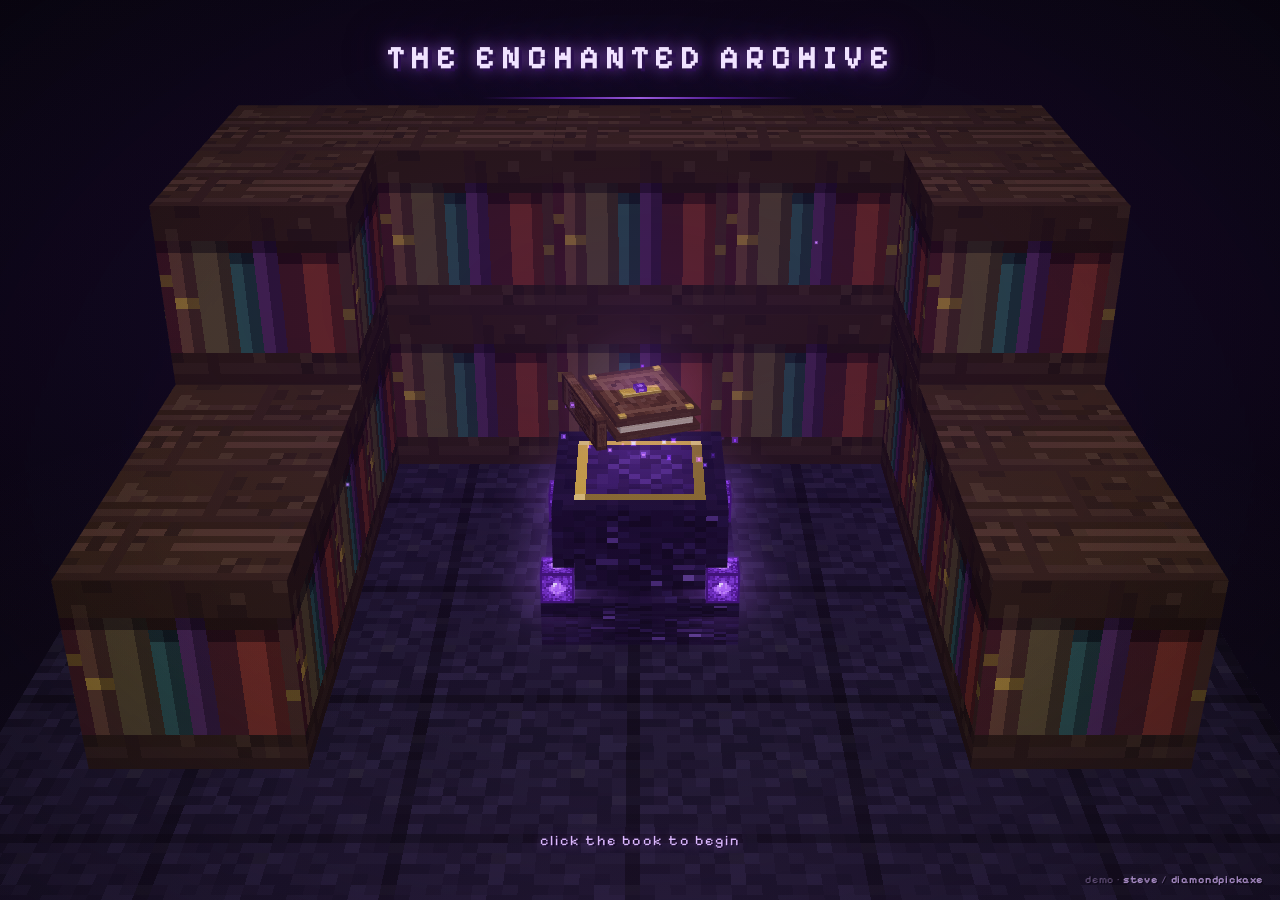
==== commit b6b2abeb: "Fix redirect: remove pre-opened tab, open welcome.html only after successful burst completes, no tab" ====
--- a/index.html
+++ b/index.html
@@ -408,7 +408,7 @@
 var CONFIG = {
   /* Swap this one function for a real fetch() to wire up a backend. */
   credentials: { username: 'steve', password: 'diamondpickaxe' },
-  redirectUrl: 'https://minecraft.wiki/w/Enchanting_Table',
+  archivePage: 'welcome.html',
 
   /* Paced flourish — 10s total, regardless of how fast auth resolves. */
   rites: [
@@ -1743,14 +1743,22 @@
 }
 
 /* --- Redirect --------------------------------------------------------- */
+var lastUsername = '';
+
+function archiveUrl() {
+  return CONFIG.archivePage + '?u=' + encodeURIComponent(lastUsername);
+}
+
 function enterArchive() {
-  var tab = window.open(CONFIG.redirectUrl, '_blank');
+  /* This runs several seconds after the last click, well past the window
+     browsers treat as gesture-triggered, so window.open is likely to be
+     blocked here — that's expected. When it is, fall back to a visible
+     button; a real click is always a valid gesture and is never blocked. */
+  var tab = window.open(archiveUrl(), '_blank');
   if (tab) {
     try { tab.opener = null; } catch (e) { /* cross-origin */ }
     return true;
   }
-  /* Blocked, as it will be this long after the click. Surface a button so the
-     redirect is one gesture away rather than silently failing. */
   el.archive.hidden = false;
   el.hint.textContent = 'the archive awaits';
   return false;
@@ -1779,6 +1787,7 @@
   showField('text', 'Username', 'username');
   var username = await awaitSubmit();
   if (!alive()) return;
+  lastUsername = username.trim();
 
   // State 4 — password
   state = 'pass';
@@ -1870,7 +1879,7 @@
 
 el.hint.addEventListener('click', tryOpen);
 el.archive.addEventListener('click', function () {
-  window.open(CONFIG.redirectUrl, '_blank', 'noopener');
+  window.open(archiveUrl(), '_blank', 'noopener');
 });
 
 window.addEventListener('resize', resize);
